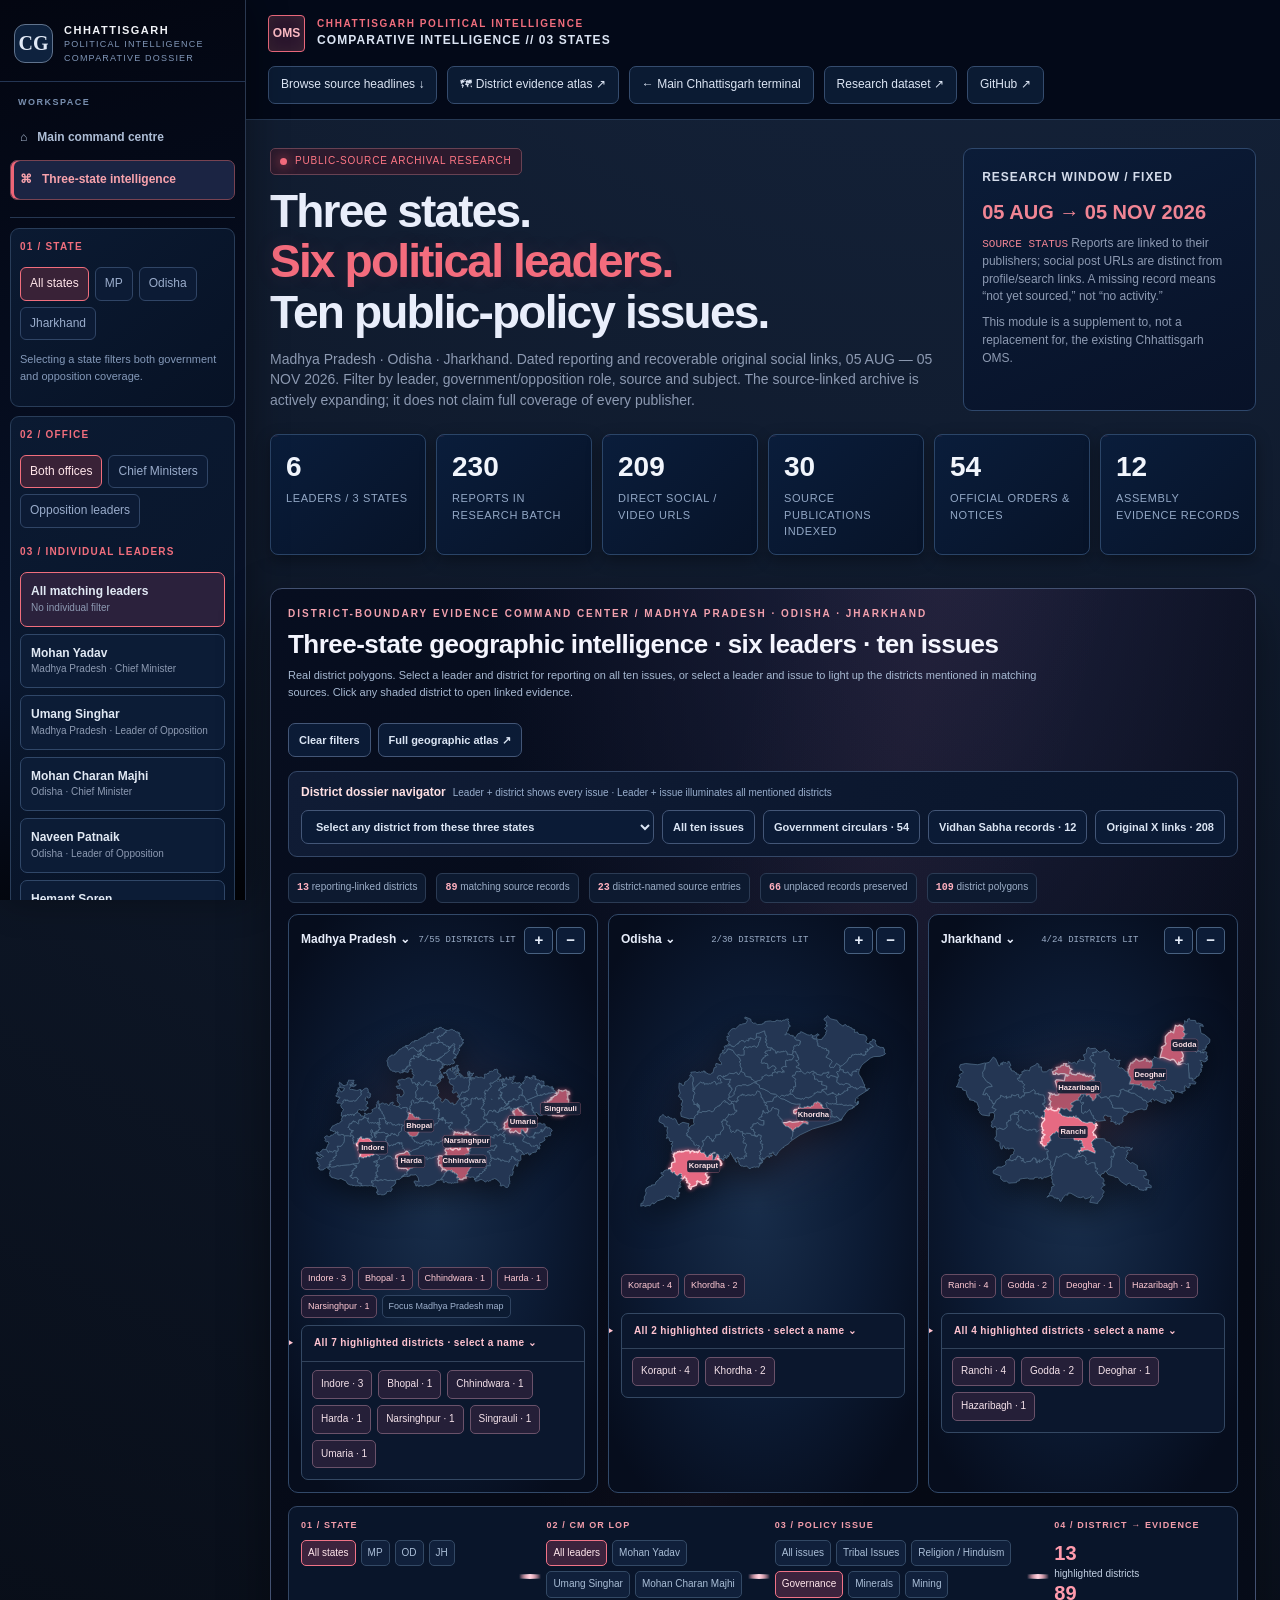
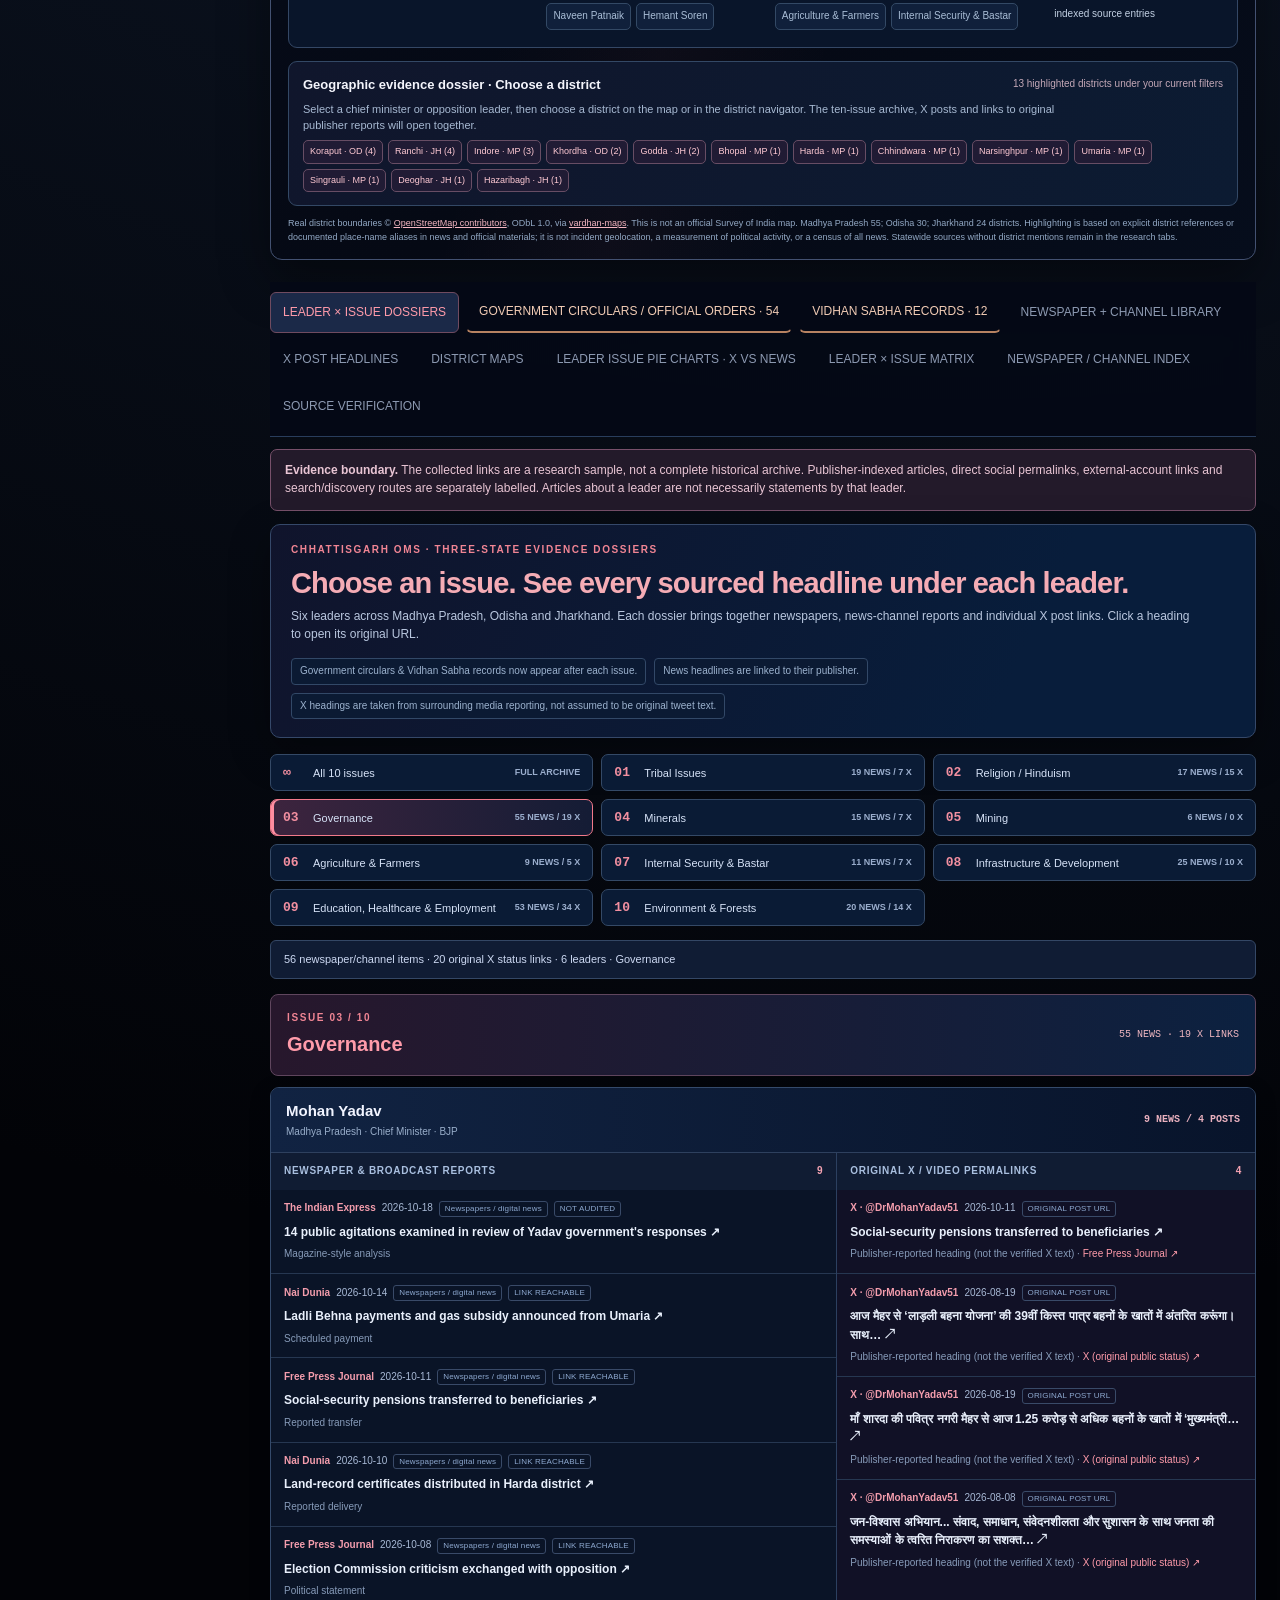
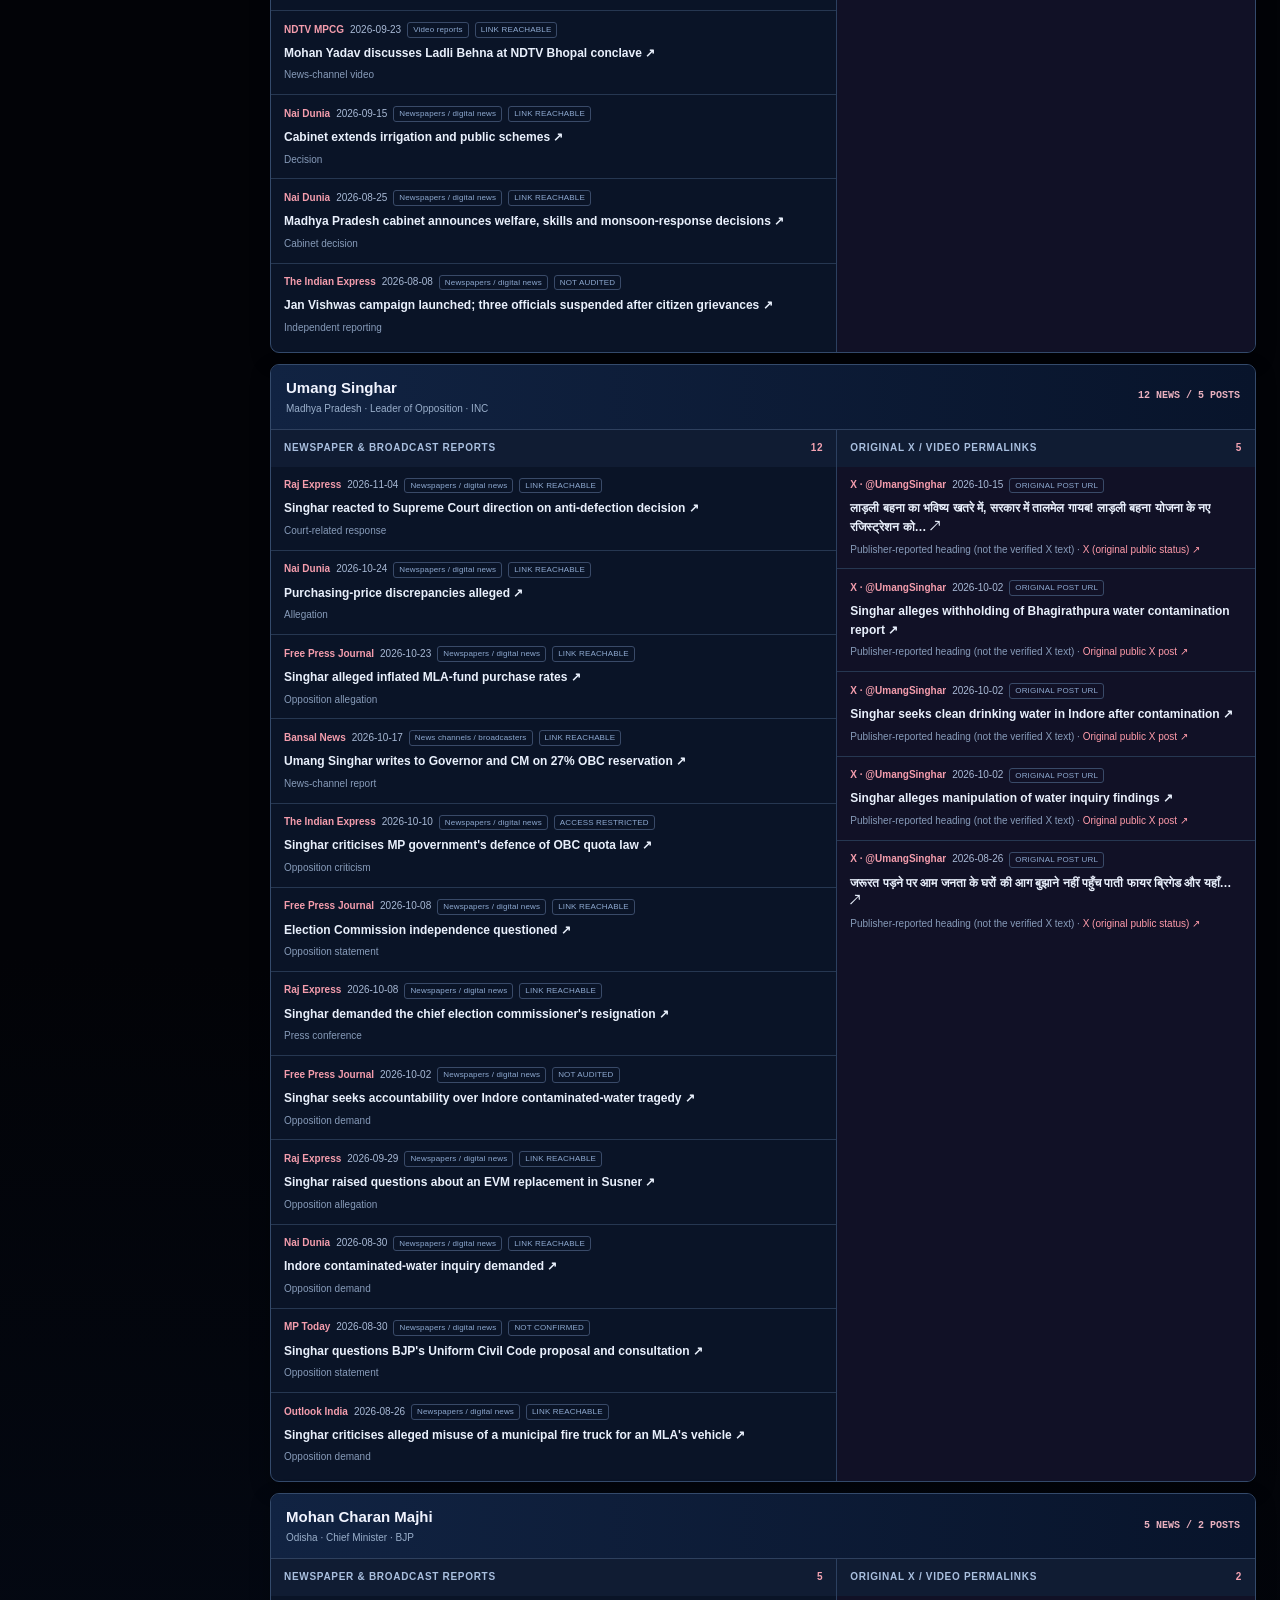
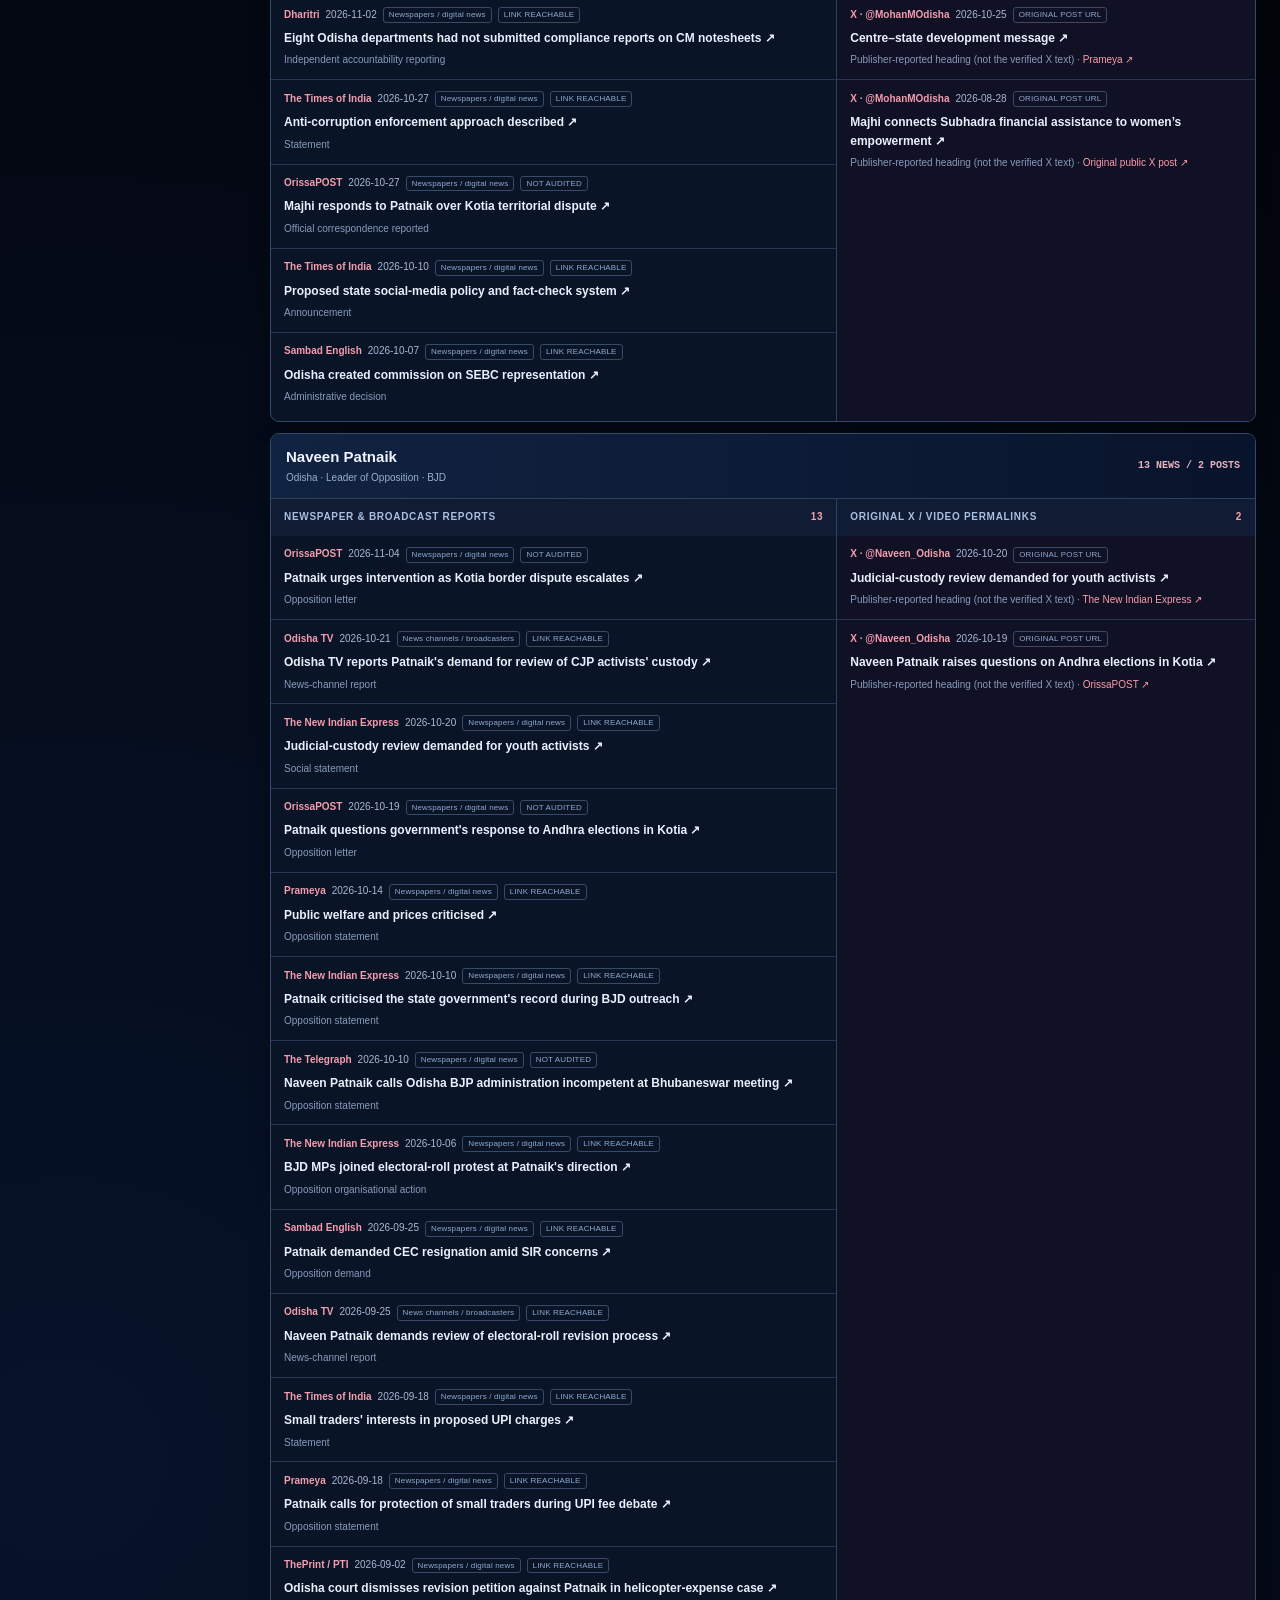
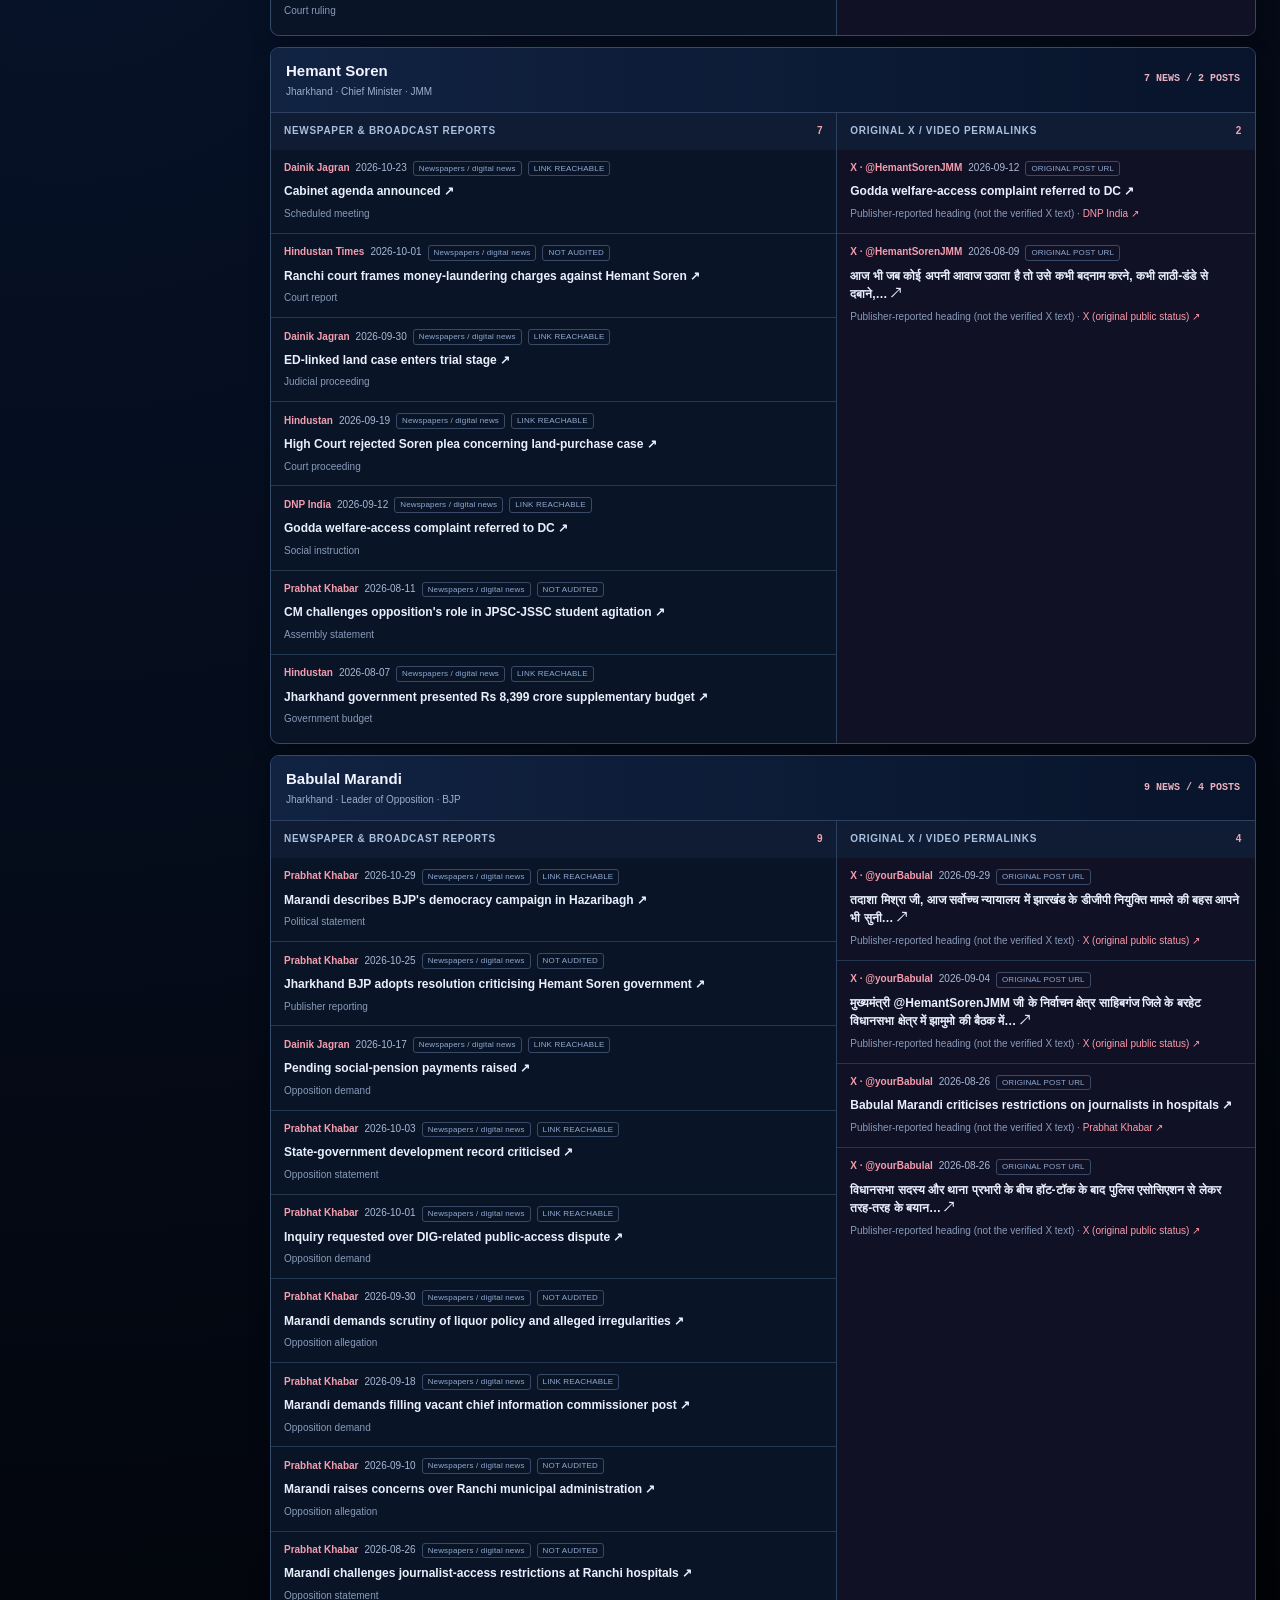
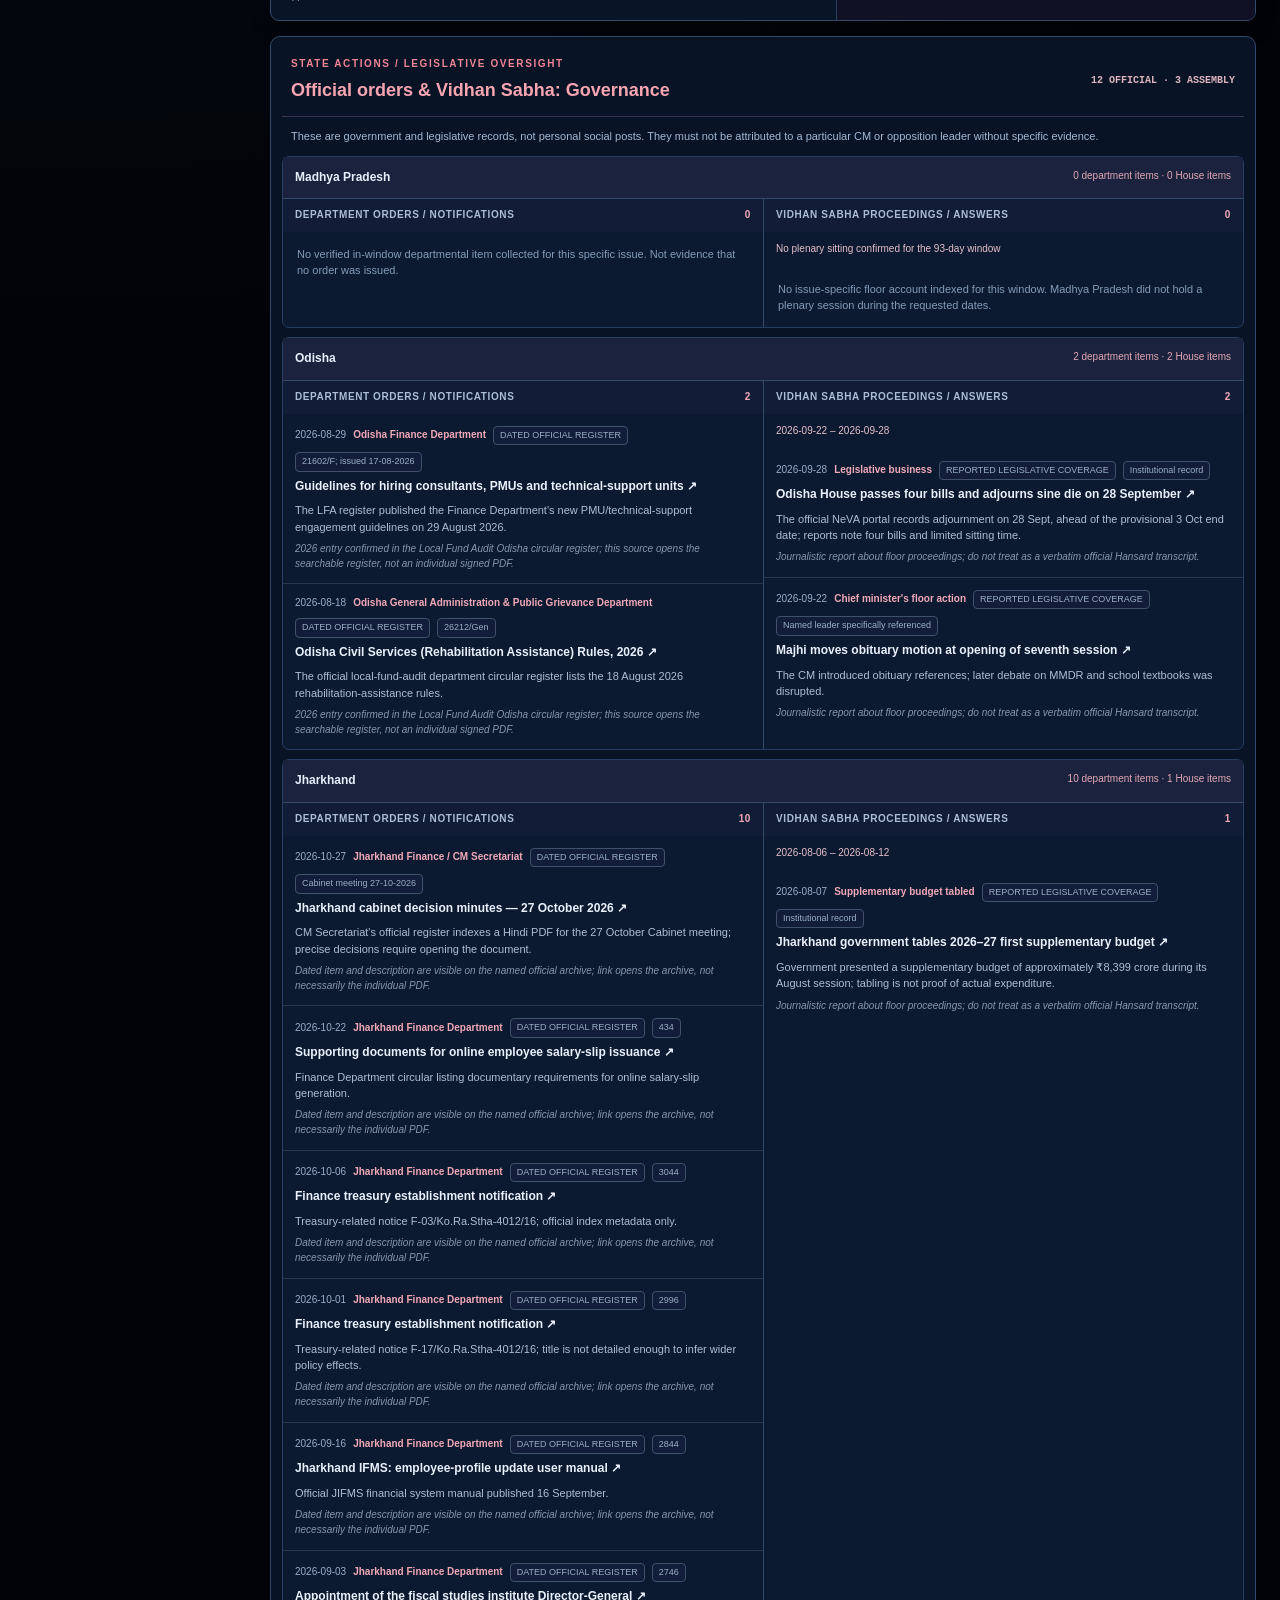
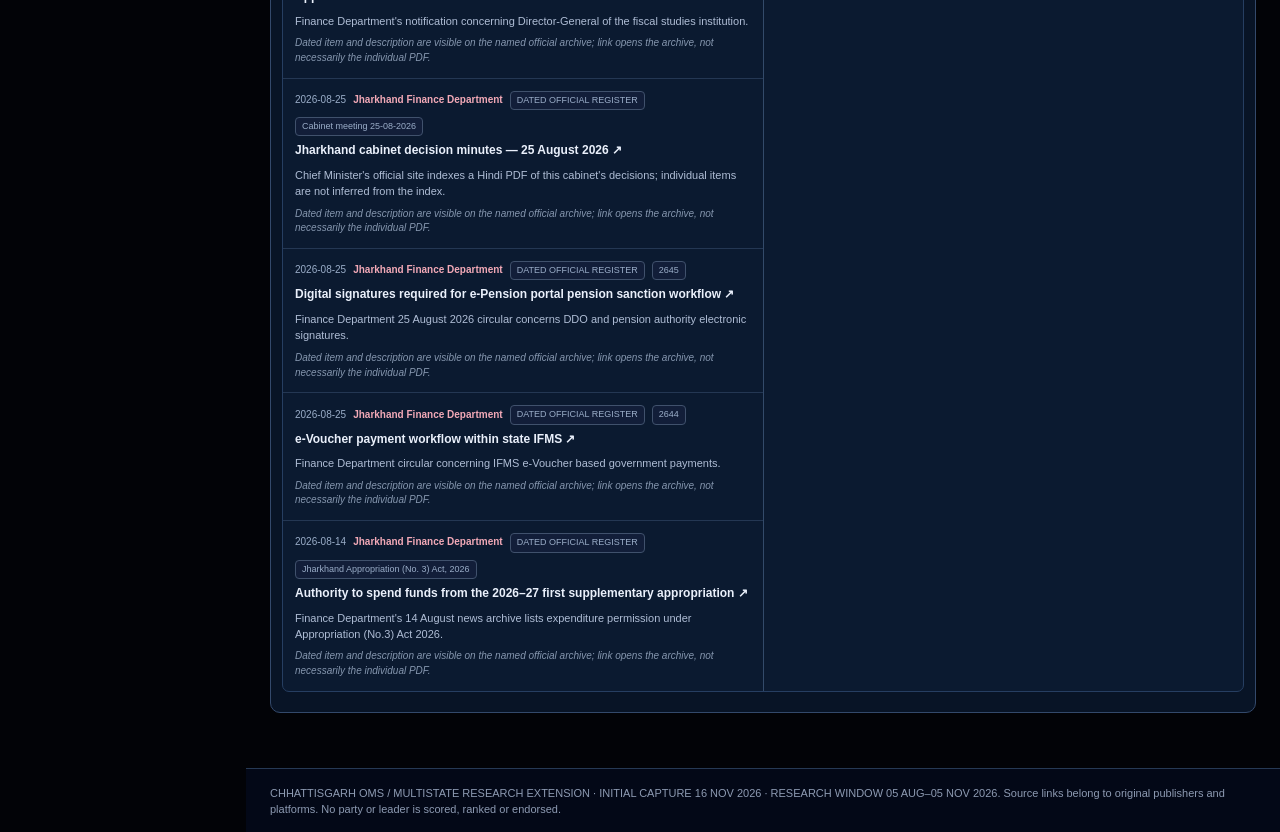
==== comparative.html @ 4f2f78bb "Render all comparative issue-source and X headline links as static HTML" ====
<!doctype html>
<html lang="en">
<head>
<meta charset="utf-8"><meta name="viewport" content="width=device-width,initial-scale=1">
<meta name="theme-color" content="#080e13">
<title>Three-State Comparative Intelligence | Chhattisgarh OMS</title>
<link rel="stylesheet" href="./comparative-command-map.css">
<link rel="stylesheet" href="./comparative-issue-analytics.css">
<style>
:root{--bg:#080e13;--panel:#101b20;--panel2:#142328;--ink:#eaf4ef;--muted:#97aaa6;--line:#29413c;--gold:#e9bf70;--mint:#72cfb5;--amber:#f3bc66;--red:#f19d91}
*{box-sizing:border-box}html{scroll-behavior:smooth}body{margin:0;background:radial-gradient(circle at 80% 0%,#152e2d 0,transparent 28%),radial-gradient(circle at 3% 28%,#0b2423 0,transparent 28%),var(--bg);color:var(--ink);font:14px/1.55 -apple-system,BlinkMacSystemFont,"Segoe UI",Roboto,Arial,sans-serif}button,input,select{font:inherit}a{color:var(--mint);text-decoration:none}a:hover{text-decoration:underline}button{cursor:pointer}
.shell{max-width:1520px;margin:auto;padding:20px 24px 70px}
.topbar{display:flex;align-items:center;justify-content:space-between;flex-wrap:wrap;gap:14px;padding:8px 0 21px;border-bottom:1px solid var(--line)}
.brand{display:flex;gap:12px;align-items:center}.mark{width:37px;height:37px;border:1px solid var(--gold);display:grid;place-items:center;color:var(--gold);font-size:12px;font-weight:800;border-radius:4px;box-shadow:inset 0 0 13px #e9bf7014}.brand b{display:block;letter-spacing:.09em;font-size:12px}.brand small,.eyebrow{display:block;color:var(--gold);font-size:10px;letter-spacing:.16em;text-transform:uppercase;font-weight:800}.toplinks{display:flex;gap:10px;flex-wrap:wrap}.toplinks a{padding:9px 12px;border:1px solid var(--line);border-radius:7px;font-size:12px;color:var(--ink)}.toplinks a:hover{border-color:var(--mint)}
.hero{display:grid;grid-template-columns:minmax(0,1.6fr) minmax(300px,.8fr);gap:24px;padding:30px 0 23px}.hero h1{font-size:clamp(30px,4vw,52px);line-height:1.1;font-weight:750;letter-spacing:-.04em;margin:11px 0}.hero h1 span{color:var(--gold)}.hero p{max-width:730px;color:var(--muted);font-size:14px;margin:0}.live{display:inline-flex;gap:8px;align-items:center;border:1px solid #34594e;color:var(--mint);padding:5px 9px;border-radius:5px;font-size:10px;letter-spacing:.08em;text-transform:uppercase}.live:before{content:"";width:7px;height:7px;background:var(--mint);border-radius:50%;box-shadow:0 0 10px var(--mint)}.hero-right{border:1px solid var(--line);border-radius:9px;padding:18px;background:#111d20cc}.hero-right b{font-size:12px;letter-spacing:.08em}.hero-right p{margin-top:8px;font-size:12px}.hero-right strong{display:block;color:var(--gold);font-size:20px;margin:11px 0 2px;font-weight:700}.metrics{display:grid;grid-template-columns:repeat(4,minmax(0,1fr));gap:10px;margin-bottom:24px}.metric{background:linear-gradient(150deg,#152421,#11191e);border:1px solid var(--line);padding:15px;border-radius:8px}.metric strong{font-size:28px;display:block;color:var(--ink);font-weight:660;line-height:1.2;font-variant-numeric:tabular-nums}.metric span{display:block;font-size:11px;color:var(--muted);margin-top:7px;text-transform:uppercase;letter-spacing:.055em}
.layout{display:grid;grid-template-columns:300px minmax(0,1fr);gap:18px;align-items:start}.sidebar,.stage{min-width:0}.group{background:#101b20dd;border:1px solid var(--line);border-radius:9px;padding:16px;margin-bottom:13px}.group h2{font-size:11px;color:var(--gold);letter-spacing:.14em;text-transform:uppercase;margin:0 0 12px}.pillrow{display:flex;flex-wrap:wrap;gap:6px}.pill{padding:7px 9px;border-radius:6px;color:var(--muted);border:1px solid #2b423e;background:#122122;font-size:12px}.pill.active{background:#1c3b34;color:#e1fff6;border-color:#60ab94}.leader{display:block;width:100%;text-align:left;margin:7px 0 0;padding:10px;border:1px solid var(--line);background:#111e22;border-radius:7px;color:var(--ink)}.leader b{display:block;font-size:12px}.leader small{display:block;color:var(--muted);font-size:10px}.leader.active{border-color:var(--mint);background:#1a3430}.issue{display:flex;gap:9px;justify-content:space-between;align-items:center;width:100%;background:transparent;border:none;border-radius:5px;padding:6px 7px;color:var(--muted);text-align:left;font-size:11px}.issue:hover,.issue.active{background:#1b3530;color:#e9fff7}.issue i{min-width:21px;font-style:normal;text-align:right;color:var(--mint);font-variant-numeric:tabular-nums}.issue .dot{height:5px;width:5px;border-radius:50%;background:var(--gold);flex-shrink:0}.issue label{flex:1;cursor:pointer}.search{width:100%;outline:none;background:#0a1518;border:1px solid var(--line);border-radius:7px;color:var(--ink);padding:12px}.search:focus{border-color:var(--mint)}.select{width:100%;border:1px solid var(--line);color:var(--ink);background:#132225;padding:10px;border-radius:6px}
.tabs{display:flex;gap:7px;flex-wrap:wrap;position:sticky;top:0;z-index:4;background:#080e13e8;backdrop-filter:blur(12px);padding:10px 0;border-bottom:1px solid var(--line)}.tab{background:transparent;border:1px solid transparent;color:var(--muted);padding:10px 12px;border-radius:6px;font-size:12px}.tab.active{border-color:var(--line);color:var(--gold);background:#152323}.segment{display:flex;align-items:center;justify-content:space-between;gap:10px;margin:17px 0}.segment h2{font-size:17px;margin:0;font-weight:650}.segment small{color:var(--muted)}.panel{background:linear-gradient(160deg,#111d21,#0f191e);border:1px solid var(--line);border-radius:9px;padding:16px;margin-bottom:12px}.entry{position:relative}.entry:before{content:"";position:absolute;left:0;top:16px;bottom:16px;width:2px;background:#385b4d}.meta{display:flex;flex-wrap:wrap;gap:7px;align-items:center;color:var(--muted);font-size:11px}.tag{border:1px solid var(--line);background:#142522;border-radius:4px;padding:2px 7px;color:#c6dcd3}.tag.gold{border-color:#745b32;color:var(--gold);background:#2b2318}.entry h3{font-size:16px;font-weight:660;margin:9px 0 6px;letter-spacing:-.01em}.entry p{font-size:13px;color:#b2c5c0;margin:0 0 13px}.entry a{display:inline-flex;align-items:center;gap:5px;font-size:12px;font-weight:650}.two{display:grid;grid-template-columns:1fr 1fr;gap:12px}.chartlist{display:grid;gap:8px}.chartrow{display:grid;grid-template-columns:195px minmax(60px,1fr) 30px;gap:12px;align-items:center;font-size:11px;color:var(--muted)}.bar{background:#223631;height:6px;border-radius:30px;overflow:hidden}.bar span{height:100%;display:block;background:linear-gradient(90deg,var(--mint),var(--gold));border-radius:30px;transition:width .3s}.directory{display:grid;grid-template-columns:repeat(auto-fill,minmax(230px,1fr));gap:10px}.directory .panel{margin:0}.directory h3{margin:0 0 8px;font-size:14px}.directory p{font-size:11px;color:var(--muted)}.directory a{font-size:12px}.warning{border:1px solid #705a34;background:#241e15;color:#e4cc9e;padding:12px 14px;border-radius:7px;font-size:12px;margin:12px 0}.empty{border:1px dashed var(--line);padding:26px;text-align:center;color:var(--muted);border-radius:9px}.empty strong{color:var(--ink);display:block;margin-bottom:5px}.socialbox{padding:14px;background:#152422;border:1px solid var(--line);border-radius:8px;margin-bottom:11px}.socialbox strong{display:block;font-size:12px}.socialbox .links{display:flex;flex-wrap:wrap;gap:7px;margin-top:9px}.socialbox a{color:var(--gold);border:1px solid #5b5137;border-radius:5px;padding:5px 7px;font-size:11px}.hint{font-size:11px;color:var(--muted)}.feed{display:flex;flex-wrap:wrap;gap:8px}.feed a{font-size:11px;border:1px solid var(--line);padding:7px 9px;border-radius:5px}.more{display:block;margin:16px auto;color:var(--ink);background:#1f3c36;border:1px solid #407467;border-radius:7px;padding:11px 25px}.more[hidden]{display:none}.section[hidden]{display:none}.footer{border-top:1px solid var(--line);margin-top:28px;padding-top:20px;color:var(--muted);font-size:11px}.subtle{color:var(--muted)}.kb{font-family:ui-monospace,monospace;font-size:11px;color:var(--mint)}@media(max-width:960px){.hero{grid-template-columns:1fr}.layout{grid-template-columns:1fr}.sidebar{display:grid;grid-template-columns:repeat(2,minmax(0,1fr));gap:10px}.sidebar .group{margin:0}.sidebar .group:last-child{grid-column:1/-1}}@media(max-width:640px){.shell{padding:14px 12px 55px}.metrics{grid-template-columns:repeat(2,1fr)}.sidebar{display:block}.sidebar .group{margin-bottom:10px}.two{grid-template-columns:1fr}.chartrow{grid-template-columns:145px 1fr 22px;gap:7px}.tabs{top:0}.tab{font-size:11px;padding:8px}.hero{padding:23px 0 15px}.brand small{font-size:9px}}

/* Visual parity with original Chhattisgarh OMS V12: black/navy, silver, coral, fixed intelligence rail. */
:root{--bg:#020307;--panel:#091a35;--panel2:#0b2241;--ink:#d4dceb;--muted:#8d9ab2;--line:#283b5b;--gold:#f16e7d;--mint:#f16e7d;--amber:#e693a0;--red:#eb5662}
body{background:radial-gradient(circle at 75% -5%,#172741 0,transparent 31%),radial-gradient(circle at 5% 60%,#07132a 0,transparent 33%),#020307;color:#d4dceb;font:13px/1.48 Inter,-apple-system,BlinkMacSystemFont,"Segoe UI",sans-serif}
.shell{max-width:none;margin:0;padding:0;display:grid;grid-template-columns:246px minmax(0,1fr);grid-template-rows:auto auto auto 1fr auto;grid-template-areas:"sidebar header" "sidebar hero" "sidebar metrics" "sidebar main" "sidebar footer";min-height:100vh;gap:0;align-items:start}
.topbar{grid-area:header;background:#030918;padding:15px 22px;border-bottom:1px solid #263954}
.hero{grid-area:hero;margin:0;padding:28px 24px 23px;grid-template-columns:minmax(0,1.6fr) minmax(260px,.7fr)}
.hero h1{font-size:clamp(29px,3.6vw,48px);color:#e9eefb;letter-spacing:-.04em}
.hero h1 span{color:#f46c7d;text-shadow:0 0 22px #eb56621e}
.hero-right{background:linear-gradient(155deg,#0b1c38,#081228);border:1px solid #2e476b}
.live{color:#ff7785;border-color:#684253;background:#2b1a2d}
.live:before{background:#f46b7d;box-shadow:0 0 12px #eb5662;animation:omsDot 2.5s infinite}
@keyframes omsDot{50%{opacity:.4;box-shadow:0 0 4px #eb5662}}
.metrics{grid-area:metrics;padding:0 24px 16px;margin:0}
.metric{background:linear-gradient(135deg,#0a1d3b,#071328);border:1px solid #2b4568;box-shadow:0 5px 16px #0005;position:relative;overflow:hidden}
.metric:after{content:"";position:absolute;top:0;left:-50%;width:55%;height:2px;background:linear-gradient(90deg,transparent,#f16e7d,transparent);animation:omsSweep 8s linear infinite}
@keyframes omsSweep{to{left:135%}}
.metric strong{color:#f1f5fc}.metric span{color:#93a8c6}
.layout{display:contents}
.sidebar{grid-area:sidebar;position:sticky;top:0;height:100vh;max-height:100vh;overflow:auto;background:linear-gradient(165deg,#030611,#071127 70%,#020307);border-right:1px solid #2a3850;padding:0 10px 28px;scrollbar-width:thin;box-shadow:5px 0 35px #0005}
.cg-brand{margin:0 -10px 13px;padding:22px 14px 16px;border-bottom:1px solid #243553;display:flex;gap:11px;align-items:center}
.cg-brand .cg-mark{width:39px;height:39px;flex:0 0 39px;display:grid;place-items:center;border:1px solid #60738d;background:#0e223e;color:#e1e9f6;border-radius:11px;font:700 20px Georgia,serif}
.cg-brand b{display:block;font-size:11px;letter-spacing:1.5px;color:#f1f3f8}
.cg-brand small{display:block;font-size:9px;letter-spacing:1.2px;color:#8197b8;line-height:1.5}
.cg-navcap{margin:14px 8px 8px;color:#798faf;font-size:9px;letter-spacing:1.5px;text-transform:uppercase;font-weight:700}
.cg-navitem{display:block;margin:3px 0;padding:10px 9px;border:1px solid transparent;border-radius:7px;color:#aebed6;font-size:12px;font-weight:600}
.cg-navitem:hover{background:#102a4d;border-color:#2e476a;color:#fff;text-decoration:none}
.cg-navitem.active{background:#1b2443;border-color:#784352;color:#f9a3ad;box-shadow:inset 3px 0 #ed6577}
.cg-railrule{height:1px;background:#263752;margin:17px 0 10px}
.sidebar .group{padding:11px 9px;margin:0 0 9px;background:linear-gradient(140deg,#0b1a32,#071225);border:1px solid #293d59;box-shadow:none}
.sidebar .group h2{color:#f16e7d;letter-spacing:1.2px;font-size:10px}
.sidebar .group .hint{color:#8499b9}
.stage{grid-area:main;padding:0 24px 30px;min-width:0}
.footer{grid-area:footer;padding:16px 24px;margin:0;border-top:1px solid #263954;background:#030817}
.brand .mark{border-color:#e9687b;background:#2b172e;color:#fcbbc4}
.brand b,.toplinks a{color:#dce5f4}
.toplinks a{background:#0b1b33;border-color:#354c6e}
.toplinks a:hover{border-color:#ed6c7d;color:#fff}
.tabs{background:#050916ec;border-bottom:1px solid #293d5c}
.tab.active{background:#1b2948;color:#ff9baa;border-color:#704b60}
.tab:hover{color:#fff}
.pill{color:#9aaccb;border-color:#304566;background:#0c1b35}
.pill.active{background:#392237;border-color:#f16e7d;color:#ffe5ea}
.leader{background:#0c1c36;border-color:#304768;color:#e1e9f4}
.leader.active{background:#2b213c;border-color:#f16e7d}
.issue{color:#a6b9d5}
.issue:hover,.issue.active{background:#332238;color:#ffd3db}
.issue .dot{background:#ed6a7e}
.issue i{color:#f49aa7}
.search,.select{background:#060f21;color:#e5edfa;border-color:#344a6a}
.search:focus{border-color:#f16e7d}
.panel{background:linear-gradient(135deg,#091a35,#070f23);border:1px solid #283b5b;border-radius:9px;box-shadow:0 5px 20px #0003}
.panel h3,.segment h2{color:#edf3ff}
.entry:before{background:linear-gradient(180deg,#ff6c80,#7d5069)}
.entry h3{color:#f4f5fd}
.entry p{color:#aebfda}
.meta{color:#99acca}
.tag{background:#0c2342;border-color:#2f496d;color:#bdd0ea}
.tag.gold{border-color:#734452;background:#2a1b2c;color:#ff9aa6}
.panel a,.entry a{color:#ff95a4}
.socialbox{background:#0a1932;border-color:#2d4264}
.socialbox a{color:#ffc0c8;border-color:#704c61;background:#1b1c34}
.bar{background:#223653}
.bar span{background:linear-gradient(90deg,#a1536b,#f17486)}
.more{background:#2d243f;border:1px solid #965a6e;color:#fff}
.more:hover{background:#4a2b4b}
.warning{background:#231a2a;border:1px solid #77506a;color:#e9c5d4}
.directory .panel{background:linear-gradient(145deg,#0c1d38,#071329)}
.eyebrow,.hero-right strong,.group h2,.kb{color:#f18594}
@media(max-width:1020px){.shell{grid-template-columns:208px minmax(0,1fr)}.hero{grid-template-columns:1fr}.metrics{grid-template-columns:repeat(2,minmax(0,1fr))}.stage{padding:0 13px 25px}.hero{padding:22px 13px}.metrics{padding:0 13px 13px}}
@media(max-width:760px){.shell{display:flex;flex-direction:column}.sidebar{position:relative;top:auto;grid-area:unset;height:auto;max-height:unset;width:100%;order:-1;display:flex;gap:10px;align-items:flex-start;overflow-x:auto;overflow-y:hidden;padding:9px 10px;border-right:none;border-bottom:1px solid #314466}.sidebar .cg-brand{flex:0 0 155px;border:0;margin:0;padding:8px 0}.sidebar .cg-navcap,.sidebar .cg-navitem,.sidebar .cg-railrule{display:none}.sidebar .group{flex:0 0 235px;margin:0}.topbar,.hero,.metrics,.stage,.footer{width:100%;grid-area:unset}.topbar{padding:10px 12px}.topbar .brand{display:none}.hero{padding:20px 12px}.metrics{padding:0 12px 15px}.stage{padding:0 12px 20px}.footer{padding:12px}.tabs{position:sticky;top:0}.cg-brand b{font-size:10px}}
@media(prefers-reduced-motion:reduce){.live:before,.metric:after{animation:none}}

.social-issue-index{border:1px solid #304969;background:linear-gradient(120deg,#0a1b35,#10162d);border-radius:9px;padding:13px 14px;margin:8px 0 17px}
.social-issue-index .pillrow{margin-top:10px}
.social-chip{border:1px solid #465171;background:#121b36;color:#d7e1f5;border-radius:5px;padding:7px 9px;font-size:11px}
.social-chip:hover{border-color:#f16e7d;background:#2a213d}
.social-chip span{margin-left:6px;color:#ff95a4;font-variant-numeric:tabular-nums}
.social-section-head{margin:22px 0 12px;display:flex;align-items:end;justify-content:space-between;gap:8px;border-bottom:1px solid #3a2c49;padding:0 0 9px}
.social-section-head h3{font-size:17px;color:#f2a1ae;margin:3px 0 0}
.social-section-head small{font-size:10px;color:#9aaccb}
.social-entry{border-left:2px solid #f16e7d}
.social-source-label{letter-spacing:1.5px;font-size:9px;color:#f19eac;margin:10px 0 0;font-weight:750}
.social-entry .feed{padding-top:4px;margin-top:8px}
.social-entry .feed a{border:1px solid #604456;padding:6px 9px;background:#221b32;border-radius:5px}


/* SOURCE ARCHIVE: actual clickable headlines grouped ISSUE -> LEADER -> SOURCE */
.archive-head{display:flex;align-items:center;justify-content:space-between;gap:12px;background:linear-gradient(100deg,#11152a,#07192c);border:1px solid #324a69;border-radius:8px;padding:15px 17px;margin:16px 0}
.archive-head strong{display:block;color:#f2a1aa;letter-spacing:1.2px;font-size:12px}
.archive-head span{display:block;color:#9baeca;font-size:11px;margin-top:5px}
.archive-head>div:last-child{color:#f0a2b3;font:750 12px ui-monospace,monospace;white-space:nowrap}
.topic-frame{border:1px solid #344966;border-radius:10px;background:#070e20;margin:15px 0 20px;overflow:hidden}
.topic-header{display:flex;gap:15px;align-items:center;background:linear-gradient(105deg,#17142b,#0c1f3c);border-bottom:1px solid #3a4364;padding:19px 17px}
.topic-header .topic-number{font:750 26px ui-monospace,monospace;color:#f16e7d}
.topic-header h3{font-size:18px;color:#ff97a6;margin:0}
.topic-header small{color:#9ab0ce}
.leader-group{padding:0;border-bottom:1px solid #243957}
.leader-group:last-child{border-bottom:0}
.leader-group>summary{cursor:pointer;display:flex;align-items:center;gap:15px;padding:12px 15px;list-style:none;background:#0b1930}
.leader-group>summary::-webkit-details-marker{display:none}
.leader-group>summary:before{content:"▸";color:#f16e7d;font-size:16px}
.leader-group[open]>summary:before{content:"▾"}
.leader-group>summary:hover{background:#1a2340}
.leader-group>summary span:nth-child(2){font-size:11px;color:#9caec8;flex:1}
.leader-group>summary b{font-size:11px;color:#e7b8c2;white-space:nowrap}
.leader-name{font-weight:750;color:#e9effa;font-size:13px;min-width:130px}
.source-subhead{color:#e6a8b4;font-size:10px;letter-spacing:1.1px;font-weight:700;padding:11px 18px 6px;background:#080f21}
.source-subhead b{color:#eaf0fc;padding-left:7px}
.source-row{border-top:1px solid #253a58;background:linear-gradient(125deg,#081327,#090e20);padding:12px 17px}
.source-row:hover{background:#101e3a}
.source-top{display:flex;flex-wrap:wrap;gap:10px;align-items:center;color:#a0acc9;font-size:10px}
.publisher-name{color:#ffadb8;font-weight:750}
.source-type{border:1px solid #49546e;background:#111f38;color:#acbdd8;padding:2px 6px;border-radius:4px}
.source-headline{font-size:13px!important;display:block!important;font-weight:650!important;margin:7px 0;color:#f0f4fb!important;line-height:1.55;text-decoration:none}
.source-headline:hover{color:#ff9caa!important;text-decoration:underline!important}
.source-details{font-size:11px;color:#a5b8d1;margin:5px 0 9px}
.source-bottom{display:flex;flex-wrap:wrap;gap:12px;color:#8399b6;font-size:10px}
.source-bottom a{color:#f2a3b0;font-weight:650}
.no-sources{padding:13px 18px;color:#899ebf;font-size:11px;border-top:1px solid #253a58}
.no-sources a{color:#ffadb8}
@media(max-width:620px){.leader-group>summary{flex-wrap:wrap;gap:7px}.leader-group>summary span:nth-child(2){flex-basis:75%}.leader-name{min-width:0}.topic-header h3{font-size:16px}.source-row{padding:12px}.archive-head{flex-direction:column;align-items:flex-start}}


/* Original Chhattisgarh OMS visual system: integrated six-leader issue dossiers. */
.dossier-intro{padding:18px 20px;background:linear-gradient(115deg,#10142c,#081d3b 75%);border:1px solid #354869;border-radius:10px;margin:13px 0 16px;box-shadow:0 14px 42px #0005}
.dossier-intro h2{color:#f5acb5;font-size:clamp(19px,2.6vw,29px);letter-spacing:-.03em;line-height:1.2;margin:8px 0}
.dossier-intro p{max-width:900px;color:#b9c7df;font-size:12px;margin:0}
.dossier-legend{display:flex;flex-wrap:wrap;gap:8px;margin-top:14px}
.dossier-legend span{font-size:10px;color:#9cb2ce;background:#0b1a33;border:1px solid #324867;padding:5px 8px;border-radius:4px}
.topic-picker{display:grid;grid-template-columns:repeat(3,minmax(0,1fr));gap:8px;margin:0 0 14px}
.topic-choice{display:flex;gap:8px;align-items:center;min-width:0;text-align:left;color:#d6e2f7;background:#0a1b35;border:1px solid #344966;border-radius:7px;padding:10px 12px}
.topic-choice:hover{border-color:#eb6b7c;background:#1b2649}
.topic-choice.active{background:linear-gradient(90deg,#3d243e,#141c35);border-color:#f2798a;box-shadow:inset 3px 0 #ff8da0}
.topic-choice-num{font:700 13px ui-monospace,monospace;color:#f28fa0;min-width:22px}
.topic-choice>span:nth-child(2){font-size:11px;flex:1;line-height:1.3}
.topic-choice b{font-size:9px;white-space:nowrap;color:#9baecd;font-weight:550}
.dossier-counts{margin:0 0 12px;font-size:11px;color:#ccd8f2;border:1px solid #344765;background:#101c34;padding:10px 13px;border-radius:6px}
.dossier-topic-header{display:flex;justify-content:space-between;align-items:center;gap:12px;margin:15px 0 11px;padding:16px;background:linear-gradient(90deg,#27172c,#0c2140);border:1px solid #60465e;border-radius:8px}
.dossier-topic-header h3{color:#ff9baa;font-size:20px;margin:4px 0 0}
.dossier-count{font-size:10px;color:#eeb5bf;font-family:ui-monospace,monospace;white-space:nowrap}
.dossier-leader{border:1px solid #344a6b;border-radius:9px;background:#0a1427;margin:0 0 11px;overflow:hidden;box-shadow:0 7px 20px #0004}
.dossier-person{display:flex;justify-content:space-between;align-items:center;gap:12px;padding:12px 15px;border-bottom:1px solid #2e405e;background:linear-gradient(90deg,#112342,#08142b)}
.dossier-person strong{display:block;color:#f1f4ff;font-size:15px;font-weight:750}
.dossier-person span{display:block;color:#99aeca;font-size:10px;margin-top:3px}
.dossier-person>b{color:#eab1bf;font-size:10px;font-family:ui-monospace,monospace;white-space:nowrap}
.dossier-columns{display:grid;grid-template-columns:1.35fr 1fr;gap:0}
.dossier-panel{min-width:0;padding:0 0 5px}
.dossier-panel+.dossier-panel{border-left:1px solid #2c4060;background:#111126}
.dossier-panel-head{display:flex;justify-content:space-between;background:#101c33;padding:11px 13px;font-size:10px;color:#a9bfdf;font-weight:750;letter-spacing:.07em}
.dossier-panel-head b{color:#f4a3b2}
.dossier-link{padding:11px 13px;border-bottom:1px solid #263751;transition:background .15s}
.dossier-link:last-child{border-bottom:0}
.dossier-link:hover{background:#19203b}
.dossier-byline{display:flex;flex-wrap:wrap;align-items:center;gap:6px;margin-bottom:6px;font-size:10px;color:#899dbb}
.dossier-byline b{color:#f49dad}
.dossier-byline time{color:#a8b9d5}
.dossier-byline span{border:1px solid #394a68;border-radius:3px;padding:1px 5px;color:#8ea9d0;font-size:8px;letter-spacing:.02em}
.dossier-headline{display:block!important;color:#e9f0fc!important;font-size:12px!important;line-height:1.55;font-weight:650;text-decoration:none}
.dossier-headline:hover{text-decoration:underline!important;color:#ff9baa!important}
.dossier-subtitle{color:#879bb9;font-size:10px;margin-top:6px}
.dossier-corroboration,.dossier-empty a{color:#ff9baa!important}
.dossier-empty{color:#849bb7;font-size:11px;padding:14px;margin:0}
@media(max-width:1120px){.topic-picker{grid-template-columns:repeat(2,minmax(0,1fr))}.dossier-columns{grid-template-columns:1fr}.dossier-panel+.dossier-panel{border-left:0;border-top:1px solid #304660}}
@media(max-width:600px){.topic-picker{grid-template-columns:1fr}.dossier-topic-header{align-items:flex-start;flex-direction:column}.dossier-person{flex-direction:column;align-items:flex-start}.dossier-columns{grid-template-columns:1fr}}


/* Evidence-stage extensions: official government orders and assembly floor records. */
.metrics{grid-template-columns:repeat(6,minmax(0,1fr))}
.institution-intro{margin:14px 0;border:1px solid #354e6e;border-radius:8px;background:linear-gradient(115deg,#121b36,#0a1427);padding:16px 19px}
.institution-intro h2{color:#f6b1b7;margin:7px 0;font-size:22px}
.institution-intro p{font-size:12px;color:#b4c5df;max-width:1050px}
.institution-dossier-block{margin:15px 0 25px;border:1px solid #33496b;background:#081426;border-radius:10px;padding:11px}
.institution-block-heading{display:flex;justify-content:space-between;align-items:center;gap:15px;border-bottom:1px solid #3b3555;padding:9px 9px 13px}
.institution-block-heading h3{color:#f7a4b1;font-size:18px;margin:5px 0 0}
.institution-block-heading>span{color:#dfb4bf;font:650 10px ui-monospace,monospace}
.institution-disclaimer{color:#a4b8d2;font-size:11px;padding:0 9px}
.institution-state{border:1px solid #263e61;border-radius:7px;margin:9px 0;background:#0b1a30}
.institution-state>summary{cursor:pointer;padding:12px;display:flex;gap:8px;justify-content:space-between;color:#e7effc}
.institution-state>summary strong{font-size:12px}
.institution-state>summary span{color:#e5a7b4;font-size:10px}
.institution-state[open]>summary{border-bottom:1px solid #344a69;background:#1a223e}
.institution-two{display:grid;grid-template-columns:1fr 1fr;gap:0}
.institution-part{min-width:0}
.institution-part+.institution-part{border-left:1px solid #334a69}
.institution-part-heading{display:flex;justify-content:space-between;background:#111d37;color:#abbdd7;font-size:10px;letter-spacing:.06em;padding:9px 12px;font-weight:700}
.institution-part-heading b{color:#f3a8b7}
.institution-item{padding:12px;border-bottom:1px solid #243753}
.institution-item:last-child{border-bottom:0}
.institution-meta{display:flex;gap:7px;flex-wrap:wrap;align-items:center;font-size:10px;color:#9aadc8;margin-bottom:6px}
.institution-meta b{color:#f2a9b7}
.institution-meta span{border:1px solid #40516c;background:#121e39;border-radius:4px;padding:2px 6px;font-size:9px}
.institution-headline{display:block;color:#eaf0fb!important;font-size:12px;font-weight:660}
.institution-headline:hover{color:#f5a4b1!important;text-decoration:underline!important}
.institution-item p{margin:7px 0;color:#afbdd5;font-size:11px}
.institution-provenance{color:#8697af;font-size:10px;font-style:italic;margin-top:7px}
.institution-status{font-size:10px;color:#e8bfcb;margin:10px 12px}
.institution-topic{border:1px solid #334666;border-radius:9px;margin:14px 0;background:#091629;overflow:hidden}
.institution-topic h3{color:#f3a7b5;padding:15px 15px 0;margin:0;font-size:17px}
.institution-topic>small{display:block;color:#9eafc7;padding:0 15px 12px}
.institution-state-title{padding:8px 14px;background:#17243d;color:#aec6e2;font-size:10px;font-weight:750;letter-spacing:.08em;border-top:1px solid #304867}
.session-grid{display:grid;grid-template-columns:repeat(3,minmax(0,1fr));gap:9px;margin:12px 0}
.session-grid .panel{margin:0}
.session-grid h3{margin:8px 0;font-size:15px;color:#e6eefa}
@media(max-width:1200px){.metrics{grid-template-columns:repeat(3,minmax(0,1fr))}.institution-two{grid-template-columns:1fr}.institution-part+.institution-part{border-left:0;border-top:1px solid #344969}}
@media(max-width:750px){.metrics{grid-template-columns:repeat(2,minmax(0,1fr))}.session-grid{grid-template-columns:1fr}}

</style>
</head>
<body><div class="shell">
<header class="topbar"><div class="brand"><div class="mark">OMS</div><div><small>Chhattisgarh Political Intelligence</small><b>COMPARATIVE INTELLIGENCE // 03 STATES</b></div></div><nav class="toplinks"><a href="#reports">Browse source headlines ↓</a><a href="./district-atlas.html">🗺 District evidence atlas ↗</a><a href="./index.html">← Main Chhattisgarh terminal</a><a href="./comparative_states_2026.json" target="_blank" rel="noopener">Research dataset ↗</a><a href="https://github.com/Praddyspinoza/Chhattisgarh-oms-" target="_blank" rel="noopener">GitHub ↗</a></nav></header>
<section class="hero"><div><span class="live">Public-source archival research</span><h1>Three states.<br><span>Six political leaders.</span><br>Ten public-policy issues.</h1><p>Madhya Pradesh · Odisha · Jharkhand. Dated reporting and recoverable original social links, 05 AUG — 05 NOV 2026. Filter by leader, government/opposition role, source and subject. The source-linked archive is actively expanding; it does not claim full coverage of every publisher.</p></div><div class="hero-right"><b>RESEARCH WINDOW / FIXED</b><strong>05 AUG → 05 NOV 2026</strong><p><span class="kb">SOURCE STATUS</span> Reports are linked to their publishers; social post URLs are distinct from profile/search links. A missing record means “not yet sourced,” not “no activity.”</p><p class="hint">This module is a supplement to, not a replacement for, the existing Chhattisgarh OMS.</p></div></section>
<div class="metrics"><div class="metric"><strong id="nLeaders">6</strong><span>Leaders / 3 states</span></div><div class="metric"><strong id="nReports">230</strong><span>Reports in research batch</span></div><div class="metric"><strong id="nPosts">209</strong><span>Direct social / video URLs</span></div><div class="metric"><strong id="nSources">31</strong><span>Source publications indexed</span></div><div class="metric"><strong id="nGov">54</strong><span>Official orders &amp; notices</span></div><div class="metric"><strong id="nAssembly">12</strong><span>Assembly evidence records</span></div></div>
<div class="layout">
<aside class="sidebar"><div class="cg-brand"><div class="cg-mark">CG</div><div><b>CHHATTISGARH</b><small>POLITICAL INTELLIGENCE<br>COMPARATIVE DOSSIER</small></div></div><p class="cg-navcap">WORKSPACE</p><a class="cg-navitem" href="./index.html">⌂ &nbsp; Main command centre</a><span class="cg-navitem active">⌘ &nbsp; Three-state intelligence</span><div class="cg-railrule"></div>
<section class="group"><h2>01 / State</h2><div class="pillrow" id="states"></div><p class="hint">Selecting a state filters both government and opposition coverage.</p></section>
<section class="group"><h2>02 / Office</h2><div class="pillrow" id="roles"></div><h2 style="margin-top:17px">03 / Individual leaders</h2><div id="leaders"></div></section>
<section class="group"><h2>04 / Ten issue matrix</h2><button class="issue active" data-issue="all"><span class="dot"></span><label>All ten issues</label><i id="allCount"></i></button><div id="issues"></div><p class="hint">Numbers are captured source entries, not political ratings. One item may involve multiple issues but is assigned one primary issue.</p></section>
<section class="group"><h2>05 / Research search</h2><input id="q" class="search" type="search" placeholder="Search title, leader, subject…" aria-label="Search indexed reporting"><h2 style="margin-top:17px">06 / Publication</h2><select id="publisher" class="select" aria-label="Filter publisher"><option value="all">All publishers</option></select></section>
</aside>
<main class="stage">
<div id="omsCommandMap" role="region" aria-label="Three-state interactive comparative district evidence command center"><div class="panel" style="padding:18px;margin:15px 0">Loading the three-state comparative district intelligence map…</div></div>
<div class="tabs" role="tablist" aria-label="Comparative views"><button class="tab active" data-tab="dossiers">LEADER × ISSUE DOSSIERS</button><button class="tab" data-tab="official">GOVERNMENT CIRCULARS / OFFICIAL ORDERS · 54</button><button class="tab" data-tab="assembly">VIDHAN SABHA RECORDS · 12</button><button class="tab" data-tab="reports">NEWSPAPER + CHANNEL LIBRARY</button><button class="tab" data-tab="social">X POST HEADLINES</button><button class="tab" data-tab="districtmap">DISTRICT MAPS</button><button class="tab" data-tab="analytics">LEADER ISSUE PIE CHARTS · X VS NEWS</button><button class="tab" data-tab="overview">LEADER × ISSUE MATRIX</button><button class="tab" data-tab="sources">NEWSPAPER / CHANNEL INDEX</button><button class="tab" data-tab="method">SOURCE VERIFICATION</button></div>
<div class="warning"><b>Evidence boundary.</b> The collected links are a research sample, not a complete historical archive. Publisher-indexed articles, direct social permalinks, external-account links and search/discovery routes are separately labelled. Articles about a leader are not necessarily statements by that leader.</div>
<section class="section" id="dossiers"><div class="dossier-intro"><div class="eyebrow">CHHATTISGARH OMS · THREE-STATE EVIDENCE DOSSIERS</div><h2>Choose an issue. See every sourced headline under each leader.</h2><p>Six leaders across Madhya Pradesh, Odisha and Jharkhand. Each dossier brings together newspapers, news-channel reports and individual X post links. Click a heading to open its original URL.</p><div class="dossier-legend"><span>Government circulars &amp; Vidhan Sabha records now appear after each issue.</span><span>News headlines are linked to their publisher.</span><span>X headings are taken from surrounding media reporting, not assumed to be original tweet text.</span></div></div><div id="topicPicker" class="topic-picker"><button type="button" class="topic-choice" data-dossier-topic="all"><span class="topic-choice-num">∞</span><span>All 10 issues</span><b>FULL ARCHIVE</b></button><button type="button" class="topic-choice " data-dossier-topic="Tribal Issues"><span class="topic-choice-num">01</span><span>Tribal Issues</span><b>15 news / 1 X</b></button><button type="button" class="topic-choice " data-dossier-topic="Religion / Hinduism"><span class="topic-choice-num">02</span><span>Religion / Hinduism</span><b>12 news / 6 X</b></button><button type="button" class="topic-choice active" data-dossier-topic="Governance"><span class="topic-choice-num">03</span><span>Governance</span><b>42 news / 4 X</b></button><button type="button" class="topic-choice " data-dossier-topic="Minerals"><span class="topic-choice-num">04</span><span>Minerals</span><b>13 news / 0 X</b></button><button type="button" class="topic-choice " data-dossier-topic="Mining"><span class="topic-choice-num">05</span><span>Mining</span><b>4 news / 0 X</b></button><button type="button" class="topic-choice " data-dossier-topic="Agriculture &amp; Farmers"><span class="topic-choice-num">06</span><span>Agriculture &amp; Farmers</span><b>7 news / 3 X</b></button><button type="button" class="topic-choice " data-dossier-topic="Internal Security &amp; Bastar"><span class="topic-choice-num">07</span><span>Internal Security &amp; Bastar</span><b>9 news / 4 X</b></button><button type="button" class="topic-choice " data-dossier-topic="Infrastructure &amp; Development"><span class="topic-choice-num">08</span><span>Infrastructure &amp; Development</span><b>16 news / 3 X</b></button><button type="button" class="topic-choice " data-dossier-topic="Education, Healthcare &amp; Employment"><span class="topic-choice-num">09</span><span>Education, Healthcare &amp; Employment</span><b>45 news / 14 X</b></button><button type="button" class="topic-choice " data-dossier-topic="Environment &amp; Forests"><span class="topic-choice-num">10</span><span>Environment &amp; Forests</span><b>15 news / 3 X</b></button></div><div class="dossier-counts" id="dossierStats">15 news · 1 X posts · 6 leaders</div><div id="dossierList"><!-- STATIC_DOSSIERS_START --><div class="dossier-topic-header"><div><span class="eyebrow">SELECTED ISSUE · 03 / 10</span><h3>Governance</h3></div><span class="dossier-count">55 news · 19 X posts</span></div><article class="dossier-leader"><header class="dossier-person"><div><strong>Mohan Yadav</strong><span>Madhya Pradesh · Chief Minister · BJP</span></div><b>9 news / 4 posts</b></header><div class="dossier-columns"><section class="dossier-panel"><div class="dossier-panel-head">NEWSPAPER & BROADCAST REPORTS <b>9</b></div><div class="dossier-link"><div class="dossier-byline"><b>The Indian Express</b><time>2026-10-18</time><span>NEWSPAPER / NEWS</span><span>NOT AUDITED</span></div><a class="dossier-headline" href="https://indianexpress.com/article/political-pulse/madhya-pradesh-protests-mohan-yadav-shivraj-singh-chouhan-tribal-demolition-10926263/" target="_blank" rel="noopener noreferrer">14 public agitations examined in review of Yadav government&#39;s responses ↗</a><div class="dossier-subtitle">Magazine-style analysis</div></div><div class="dossier-link"><div class="dossier-byline"><b>Nai Dunia</b><time>2026-10-14</time><span>NEWSPAPER / NEWS</span><span>LINK REACHABLE</span></div><a class="dossier-headline" href="https://www.naidunia.com/madhya-pradesh/bhopal-cm-mohan-yadav-to-distribute-the-41st-installment-to-ladli-behnas-in-umaria-today-8469806" target="_blank" rel="noopener noreferrer">Ladli Behna payments and gas subsidy announced from Umaria ↗</a><div class="dossier-subtitle">Scheduled payment</div></div><div class="dossier-link"><div class="dossier-byline"><b>Free Press Journal</b><time>2026-10-11</time><span>NEWSPAPER / NEWS</span><span>LINK REACHABLE</span></div><a class="dossier-headline" href="https://www.freepressjournal.in/bhopal/mp-cm-mohan-yadav-transfers-213-crore-to-over-35-lakh-social-security-pension-beneficiaries-video" target="_blank" rel="noopener noreferrer">Social-security pensions transferred to beneficiaries ↗</a><div class="dossier-subtitle">Reported transfer</div></div><div class="dossier-link"><div class="dossier-byline"><b>Nai Dunia</b><time>2026-10-10</time><span>NEWSPAPER / NEWS</span><span>LINK REACHABLE</span></div><a class="dossier-headline" href="https://www.naidunia.com/madhya-pradesh/bhopal-villagers-in-harda-receive-land-ownership-rights-cm-mohan-yadav-hands-over-registry-certificates-8469060" target="_blank" rel="noopener noreferrer">Land-record certificates distributed in Harda district ↗</a><div class="dossier-subtitle">Reported delivery</div></div><div class="dossier-link"><div class="dossier-byline"><b>Free Press Journal</b><time>2026-10-08</time><span>NEWSPAPER / NEWS</span><span>LINK REACHABLE</span></div><a class="dossier-headline" href="https://www.freepressjournal.in/bhopal/congress-should-introspect-instead-of-blaming-ec-for-its-defeat-says-cm-mohan-yadav" target="_blank" rel="noopener noreferrer">Election Commission criticism exchanged with opposition ↗</a><div class="dossier-subtitle">Political statement</div></div><div class="dossier-link"><div class="dossier-byline"><b>NDTV MPCG</b><time>2026-09-23</time><span>BROADCAST VIDEO</span><span>LINK REACHABLE</span></div><a class="dossier-headline" href="https://mpcg.ndtv.in/videos/cm-mohan-yadav-says-congress-s-hojma-shakti-is-weakening-due-to-ladli-behna-yojana-at-ndtv-mpcg-conc-1163032" target="_blank" rel="noopener noreferrer">Mohan Yadav discusses Ladli Behna at NDTV Bhopal conclave ↗</a><div class="dossier-subtitle">News-channel video</div></div><div class="dossier-link"><div class="dossier-byline"><b>Nai Dunia</b><time>2026-09-15</time><span>NEWSPAPER / NEWS</span><span>LINK REACHABLE</span></div><a class="dossier-headline" href="https://www.naidunia.com/madhya-pradesh/bhopal-mp-cabinet-decisions-2026-mohan-yadav-irrigation-projects-2031-tribal-teachers-salary-8463653" target="_blank" rel="noopener noreferrer">Cabinet extends irrigation and public schemes ↗</a><div class="dossier-subtitle">Decision</div></div><div class="dossier-link"><div class="dossier-byline"><b>Nai Dunia</b><time>2026-08-25</time><span>NEWSPAPER / NEWS</span><span>LINK REACHABLE</span></div><a class="dossier-headline" href="https://www.naidunia.com/madhya-pradesh/bhopal-mp-cabinet-meeting-gift-for-ladli-behna-beneficiaries-for-raksha-bandhan-emphasis-on-youth-skill-development-strategy-formulated-for-investment-8459404" target="_blank" rel="noopener noreferrer">Madhya Pradesh cabinet announces welfare, skills and monsoon-response decisions ↗</a><div class="dossier-subtitle">Cabinet decision</div></div><div class="dossier-link"><div class="dossier-byline"><b>The Indian Express</b><time>2026-08-08</time><span>NEWSPAPER / NEWS</span><span>NOT AUDITED</span></div><a class="dossier-headline" href="https://indianexpress.com/article/india/3-officials-suspended-after-citizen-complaints-reach-madhya-pradesh-cm-mohan-yadavs-ear-10823135/" target="_blank" rel="noopener noreferrer">Jan Vishwas campaign launched; three officials suspended after citizen grievances ↗</a><div class="dossier-subtitle">Independent reporting</div></div></section><section class="dossier-panel"><div class="dossier-panel-head">ORIGINAL X / VIDEO LINKS <b>4</b></div><div class="dossier-link"><div class="dossier-byline"><b>X · @DrMohanYadav51</b><time>2026-10-11</time><span>ORIGINAL POST URL</span></div><a class="dossier-headline" href="https://x.com/DrMohanYadav51/status/2109205338583072840" target="_blank" rel="noopener noreferrer">Social-security pensions transferred to beneficiaries ↗</a><div class="dossier-subtitle">Headline based on reporting · <a class="" href="https://www.freepressjournal.in/bhopal/mp-cm-mohan-yadav-transfers-213-crore-to-over-35-lakh-social-security-pension-beneficiaries-video" target="_blank" rel="noopener noreferrer">Corroborating report ↗</a></div></div><div class="dossier-link"><div class="dossier-byline"><b>X · @DrMohanYadav51</b><time>2026-08-19</time><span>ORIGINAL POST URL</span></div><a class="dossier-headline" href="https://x.com/DrMohanYadav51/status/2089905834101018722" target="_blank" rel="noopener noreferrer">आज मैहर से ‘लाड़ली बहना योजना’ की 39वीं किस्त पात्र बहनों के खातों में अंतरित करूंगा। साथ… ↗</a><div class="dossier-subtitle">Headline based on retrieved X status · <a class="" href="https://x.com/DrMohanYadav51/status/2089905834101018722" target="_blank" rel="noopener noreferrer">Original X status ↗</a></div></div><div class="dossier-link"><div class="dossier-byline"><b>X · @DrMohanYadav51</b><time>2026-08-19</time><span>ORIGINAL POST URL</span></div><a class="dossier-headline" href="https://x.com/DrMohanYadav51/status/2090018493215433143" target="_blank" rel="noopener noreferrer">माँ शारदा की पवित्र नगरी मैहर से आज 1.25 करोड़ से अधिक बहनों के खातों में ‘मुख्यमंत्री… ↗</a><div class="dossier-subtitle">Headline based on retrieved X status · <a class="" href="https://x.com/DrMohanYadav51/status/2090018493215433143" target="_blank" rel="noopener noreferrer">Original X status ↗</a></div></div><div class="dossier-link"><div class="dossier-byline"><b>X · @DrMohanYadav51</b><time>2026-08-08</time><span>ORIGINAL POST URL</span></div><a class="dossier-headline" href="https://x.com/DrMohanYadav51/status/2085935482219749724" target="_blank" rel="noopener noreferrer">जन-विश्वास अभियान... संवाद, समाधान, संवेदनशीलता और सुशासन के साथ जनता की समस्याओं के त्वरित निराकरण का सशक्त… ↗</a><div class="dossier-subtitle">Headline based on retrieved X status · <a class="" href="https://x.com/DrMohanYadav51/status/2085935482219749724" target="_blank" rel="noopener noreferrer">Original X status ↗</a></div></div></section></div></article><article class="dossier-leader"><header class="dossier-person"><div><strong>Umang Singhar</strong><span>Madhya Pradesh · Leader of Opposition · INC</span></div><b>12 news / 5 posts</b></header><div class="dossier-columns"><section class="dossier-panel"><div class="dossier-panel-head">NEWSPAPER & BROADCAST REPORTS <b>12</b></div><div class="dossier-link"><div class="dossier-byline"><b>Raj Express</b><time>2026-11-04</time><span>NEWSPAPER / NEWS</span><span>LINK REACHABLE</span></div><a class="dossier-headline" href="https://rajexpress.com/madhya-pradesh-news/bina-mla-nirmala-sapre-supreme-court-order-umang-singhar-anti-defection-law-vivek-tankha-20261104083818" target="_blank" rel="noopener noreferrer">Singhar reacted to Supreme Court direction on anti-defection decision ↗</a><div class="dossier-subtitle">Court-related response</div></div><div class="dossier-link"><div class="dossier-byline"><b>Nai Dunia</b><time>2026-10-24</time><span>NEWSPAPER / NEWS</span><span>LINK REACHABLE</span></div><a class="dossier-headline" href="https://www.naidunia.com/madhya-pradesh/bhopal-umang-singhar-targets-irregularities-in-procurement-within-urban-local-bodies-in-mp-8471956" target="_blank" rel="noopener noreferrer">Purchasing-price discrepancies alleged ↗</a><div class="dossier-subtitle">Allegation</div></div><div class="dossier-link"><div class="dossier-byline"><b>Free Press Journal</b><time>2026-10-23</time><span>NEWSPAPER / NEWS</span><span>LINK REACHABLE</span></div><a class="dossier-headline" href="https://www.freepressjournal.in/bhopal/bhopal-lop-umang-singhar-alleges-mla-fund-corruption-claims-60000-water-tanker-costs-25-lakh-under-government-rates" target="_blank" rel="noopener noreferrer">Singhar alleged inflated MLA-fund purchase rates ↗</a><div class="dossier-subtitle">Opposition allegation</div></div><div class="dossier-link"><div class="dossier-byline"><b>Bansal News</b><time>2026-10-17</time><span>NEWS CHANNEL</span><span>LINK REACHABLE</span></div><a class="dossier-headline" href="https://bansalnews.com/madhya-pradesh/bhopal/mp-obc-27-percent-reservation-umang-singhar-letter-cm-governor-zss-12684887" target="_blank" rel="noopener noreferrer">Umang Singhar writes to Governor and CM on 27% OBC reservation ↗</a><div class="dossier-subtitle">News-channel report</div></div><div class="dossier-link"><div class="dossier-byline"><b>The Indian Express</b><time>2026-10-10</time><span>NEWSPAPER / NEWS</span><span>ACCESS RESTRICTED</span></div><a class="dossier-headline" href="https://indianexpress.com/article/india/india-news-live-updates-10-october-2026-delhi-mumbai-lucknow-weather-cjp-protest-rahul-gandhi-vijay-opposition-10915008/" target="_blank" rel="noopener noreferrer">Singhar criticises MP government&#39;s defence of OBC quota law ↗</a><div class="dossier-subtitle">Opposition criticism</div></div><div class="dossier-link"><div class="dossier-byline"><b>Free Press Journal</b><time>2026-10-08</time><span>NEWSPAPER / NEWS</span><span>LINK REACHABLE</span></div><a class="dossier-headline" href="https://www.freepressjournal.in/bhopal/congress-should-introspect-instead-of-blaming-ec-for-its-defeat-says-cm-mohan-yadav" target="_blank" rel="noopener noreferrer">Election Commission independence questioned ↗</a><div class="dossier-subtitle">Opposition statement</div></div><div class="dossier-link"><div class="dossier-byline"><b>Raj Express</b><time>2026-10-08</time><span>NEWSPAPER / NEWS</span><span>LINK REACHABLE</span></div><a class="dossier-headline" href="https://rajexpress.com/madhya-pradesh-news/bhopal-umang-singhar-press-conference-bjp-goverment-election-commission" target="_blank" rel="noopener noreferrer">Singhar demanded the chief election commissioner&#39;s resignation ↗</a><div class="dossier-subtitle">Press conference</div></div><div class="dossier-link"><div class="dossier-byline"><b>Free Press Journal</b><time>2026-10-02</time><span>NEWSPAPER / NEWS</span><span>NOT AUDITED</span></div><a class="dossier-headline" href="https://www.freepressjournal.in/amp/indore/indores-bhagirathpura-water-tragedy-umang-singhar-seeks-10-lakh-compensation-action-over-civic-lapses" target="_blank" rel="noopener noreferrer">Singhar seeks accountability over Indore contaminated-water tragedy ↗</a><div class="dossier-subtitle">Opposition demand</div></div><div class="dossier-link"><div class="dossier-byline"><b>Raj Express</b><time>2026-09-29</time><span>NEWSPAPER / NEWS</span><span>LINK REACHABLE</span></div><a class="dossier-headline" href="https://rajexpress.com/madhya-pradesh-news/rahul-gandhi-balaghat-visit-october-1-umang-singhar-child-deaths-mp-news-hindi" target="_blank" rel="noopener noreferrer">Singhar raised questions about an EVM replacement in Susner ↗</a><div class="dossier-subtitle">Opposition allegation</div></div><div class="dossier-link"><div class="dossier-byline"><b>Nai Dunia</b><time>2026-08-30</time><span>NEWSPAPER / NEWS</span><span>LINK REACHABLE</span></div><a class="dossier-headline" href="https://org496stg.naidunia.com/madhya-pradesh/indore-the-investigation-report-on-bhagirathpura-should-be-made-public-8460478" target="_blank" rel="noopener noreferrer">Indore contaminated-water inquiry demanded ↗</a><div class="dossier-subtitle">Opposition demand</div></div><div class="dossier-link"><div class="dossier-byline"><b>MP Today</b><time>2026-08-30</time><span>NEWSPAPER / NEWS</span><span>LINK NOT CONFIRMED</span></div><a class="dossier-headline" href="https://mptoday.in/congress-government-ucc-remove-umang-singhar-big-announcement-bjp-intentions-questioned-4556-920707" target="_blank" rel="noopener noreferrer">Singhar questions BJP&#39;s Uniform Civil Code proposal and consultation ↗</a><div class="dossier-subtitle">Opposition statement</div></div><div class="dossier-link"><div class="dossier-byline"><b>Outlook India</b><time>2026-08-26</time><span>NEWSPAPER / NEWS</span><span>LINK REACHABLE</span></div><a class="dossier-headline" href="https://www.outlookindia.com/amp/story/national/fire-tender-used-to-wash-bjp-mlas-car-in-mp-singrauli-viral-video-sparks-row" target="_blank" rel="noopener noreferrer">Singhar criticises alleged misuse of a municipal fire truck for an MLA&#39;s vehicle ↗</a><div class="dossier-subtitle">Opposition demand</div></div></section><section class="dossier-panel"><div class="dossier-panel-head">ORIGINAL X / VIDEO LINKS <b>5</b></div><div class="dossier-link"><div class="dossier-byline"><b>X · @UmangSinghar</b><time>2026-10-15</time><span>ORIGINAL POST URL</span></div><a class="dossier-headline" href="https://x.com/UmangSinghar/status/2110609559064895496" target="_blank" rel="noopener noreferrer">लाड़ली बहना का भविष्य खतरे में, सरकार में तालमेल गायब! लाड़ली बहना योजना के नए रजिस्ट्रेशन को… ↗</a><div class="dossier-subtitle">Headline based on retrieved X status · <a class="" href="https://x.com/UmangSinghar/status/2110609559064895496" target="_blank" rel="noopener noreferrer">Original X status ↗</a></div></div><div class="dossier-link"><div class="dossier-byline"><b>X · @UmangSinghar</b><time>2026-10-02</time><span>ORIGINAL POST URL</span></div><a class="dossier-headline" href="https://x.com/UmangSinghar/status/2105953319156105579" target="_blank" rel="noopener noreferrer">Singhar alleges withholding of Bhagirathpura water contamination report ↗</a><div class="dossier-subtitle">Headline based on retrieved X status · <a class="" href="https://x.com/UmangSinghar/status/2105953319156105579" target="_blank" rel="noopener noreferrer">Original X status ↗</a></div></div><div class="dossier-link"><div class="dossier-byline"><b>X · @UmangSinghar</b><time>2026-10-02</time><span>ORIGINAL POST URL</span></div><a class="dossier-headline" href="https://x.com/UmangSinghar/status/2105931967514739000" target="_blank" rel="noopener noreferrer">Singhar seeks clean drinking water in Indore after contamination ↗</a><div class="dossier-subtitle">Headline based on retrieved X status · <a class="" href="https://x.com/UmangSinghar/status/2105931967514739000" target="_blank" rel="noopener noreferrer">Original X status ↗</a></div></div><div class="dossier-link"><div class="dossier-byline"><b>X · @UmangSinghar</b><time>2026-10-02</time><span>ORIGINAL POST URL</span></div><a class="dossier-headline" href="https://x.com/UmangSinghar/status/2105960079061365148" target="_blank" rel="noopener noreferrer">Singhar alleges manipulation of water inquiry findings ↗</a><div class="dossier-subtitle">Headline based on retrieved X status · <a class="" href="https://x.com/UmangSinghar/status/2105960079061365148" target="_blank" rel="noopener noreferrer">Original X status ↗</a></div></div><div class="dossier-link"><div class="dossier-byline"><b>X · @UmangSinghar</b><time>2026-08-26</time><span>ORIGINAL POST URL</span></div><a class="dossier-headline" href="https://x.com/UmangSinghar/status/2092475392703754354" target="_blank" rel="noopener noreferrer">जरूरत पड़ने पर आम जनता के घरों की आग बुझाने नहीं पहुँच पाती फायर ब्रिगेड और यहाँ… ↗</a><div class="dossier-subtitle">Headline based on retrieved X status · <a class="" href="https://x.com/UmangSinghar/status/2092475392703754354" target="_blank" rel="noopener noreferrer">Original X status ↗</a></div></div></section></div></article><article class="dossier-leader"><header class="dossier-person"><div><strong>Mohan Charan Majhi</strong><span>Odisha · Chief Minister · BJP</span></div><b>5 news / 2 posts</b></header><div class="dossier-columns"><section class="dossier-panel"><div class="dossier-panel-head">NEWSPAPER & BROADCAST REPORTS <b>5</b></div><div class="dossier-link"><div class="dossier-byline"><b>Dharitri</b><time>2026-11-02</time><span>NEWSPAPER / NEWS</span><span>LINK REACHABLE</span></div><a class="dossier-headline" href="https://www.dharitri.com/8-departments-disregard-chief-ministers-directive/" target="_blank" rel="noopener noreferrer">Eight Odisha departments had not submitted compliance reports on CM notesheets ↗</a><div class="dossier-subtitle">Independent accountability reporting</div></div><div class="dossier-link"><div class="dossier-byline"><b>The Times of India</b><time>2026-10-27</time><span>NEWSPAPER / NEWS</span><span>LINK REACHABLE</span></div><a class="dossier-headline" href="https://timesofindia.indiatimes.com/city/bhubaneswar/govt-no-longer-runs-from-ivory-tower-cm/articleshow/135235019.cms" target="_blank" rel="noopener noreferrer">Anti-corruption enforcement approach described ↗</a><div class="dossier-subtitle">Statement</div></div><div class="dossier-link"><div class="dossier-byline"><b>OrissaPOST</b><time>2026-10-27</time><span>NEWSPAPER / NEWS</span><span>NOT AUDITED</span></div><a class="dossier-headline" href="https://www.orissapost.com/in-letter-to-patnaik-cm-majhi-says-constructive-suggestions-on-kotia-welcome-not-politicisation/" target="_blank" rel="noopener noreferrer">Majhi responds to Patnaik over Kotia territorial dispute ↗</a><div class="dossier-subtitle">Official correspondence reported</div></div><div class="dossier-link"><div class="dossier-byline"><b>The Times of India</b><time>2026-10-10</time><span>NEWSPAPER / NEWS</span><span>LINK REACHABLE</span></div><a class="dossier-headline" href="https://timesofindia.indiatimes.com/city/bhubaneswar/cm-govt-planning-social-media-policy-fact-check-system/articleshow/134841766.cms" target="_blank" rel="noopener noreferrer">Proposed state social-media policy and fact-check system ↗</a><div class="dossier-subtitle">Announcement</div></div><div class="dossier-link"><div class="dossier-byline"><b>Sambad English</b><time>2026-10-07</time><span>NEWSPAPER / NEWS</span><span>LINK REACHABLE</span></div><a class="dossier-headline" href="https://sambadenglish.com/latest-news/odisha-forms-commission-to-study-political-representation-of-sebcs-in-local-bodies-12635268/amp" target="_blank" rel="noopener noreferrer">Odisha created commission on SEBC representation ↗</a><div class="dossier-subtitle">Administrative decision</div></div></section><section class="dossier-panel"><div class="dossier-panel-head">ORIGINAL X / VIDEO LINKS <b>2</b></div><div class="dossier-link"><div class="dossier-byline"><b>X · @MohanMOdisha</b><time>2026-10-25</time><span>ORIGINAL POST URL</span></div><a class="dossier-headline" href="https://x.com/MohanMOdisha/status/2114217487525134501" target="_blank" rel="noopener noreferrer">Centre–state development message ↗</a><div class="dossier-subtitle">Headline based on reporting · <a class="" href="https://www.prameyanews.com/odisha-cm-welcomes-pm-modi-says-centre-state-coordination-opening-new-avenues-for-development" target="_blank" rel="noopener noreferrer">Corroborating report ↗</a></div></div><div class="dossier-link"><div class="dossier-byline"><b>X · @MohanMOdisha</b><time>2026-08-28</time><span>ORIGINAL POST URL</span></div><a class="dossier-headline" href="https://x.com/MohanMOdisha/status/2093260588654940266" target="_blank" rel="noopener noreferrer">Majhi connects Subhadra financial assistance to women’s empowerment ↗</a><div class="dossier-subtitle">Headline based on retrieved X status · <a class="" href="https://x.com/MohanMOdisha/status/2093260588654940266" target="_blank" rel="noopener noreferrer">Original X status ↗</a></div></div></section></div></article><article class="dossier-leader"><header class="dossier-person"><div><strong>Naveen Patnaik</strong><span>Odisha · Leader of Opposition · BJD</span></div><b>13 news / 2 posts</b></header><div class="dossier-columns"><section class="dossier-panel"><div class="dossier-panel-head">NEWSPAPER & BROADCAST REPORTS <b>13</b></div><div class="dossier-link"><div class="dossier-byline"><b>OrissaPOST</b><time>2026-11-04</time><span>NEWSPAPER / NEWS</span><span>NOT AUDITED</span></div><a class="dossier-headline" href="https://www.orissapost.com/naveen-patnaik-urges-majhi-to-intervene-as-kotia-tension-escalates-over-andhra-polls/" target="_blank" rel="noopener noreferrer">Patnaik urges intervention as Kotia border dispute escalates ↗</a><div class="dossier-subtitle">Opposition letter</div></div><div class="dossier-link"><div class="dossier-byline"><b>Odisha TV</b><time>2026-10-21</time><span>NEWS CHANNEL</span><span>LINK REACHABLE</span></div><a class="dossier-headline" href="https://odishatv.in/odisha/bjd-chief-naveen-patnaik-calls-for-release-of-cjp-leaders-opposes-extension-of-judicial-custody-12693941" target="_blank" rel="noopener noreferrer">Odisha TV reports Patnaik&#39;s demand for review of CJP activists&#39; custody ↗</a><div class="dossier-subtitle">News-channel report</div></div><div class="dossier-link"><div class="dossier-byline"><b>The New Indian Express</b><time>2026-10-20</time><span>NEWSPAPER / NEWS</span><span>LINK REACHABLE</span></div><a class="dossier-headline" href="https://www.newindianexpress.com/states/odisha/2026/Oct/21/bjp-accuses-naveen-patnaik-of-backing-regime-change-campaign-over-support-for-cjp-leaders" target="_blank" rel="noopener noreferrer">Judicial-custody review demanded for youth activists ↗</a><div class="dossier-subtitle">Social statement</div></div><div class="dossier-link"><div class="dossier-byline"><b>OrissaPOST</b><time>2026-10-19</time><span>NEWSPAPER / NEWS</span><span>NOT AUDITED</span></div><a class="dossier-headline" href="https://www.orissapost.com/naveen-patnaik-writes-to-cm-majhi-over-andhra-polls-in-kotia/" target="_blank" rel="noopener noreferrer">Patnaik questions government&#39;s response to Andhra elections in Kotia ↗</a><div class="dossier-subtitle">Opposition letter</div></div><div class="dossier-link"><div class="dossier-byline"><b>Prameya</b><time>2026-10-14</time><span>NEWSPAPER / NEWS</span><span>LINK REACHABLE</span></div><a class="dossier-headline" href="https://www.prameyanews.com/everyone-is-suffering-naveen-patnaik-launches-sharp-attack-on-double-engine-govt-in-odisha" target="_blank" rel="noopener noreferrer">Public welfare and prices criticised ↗</a><div class="dossier-subtitle">Opposition statement</div></div><div class="dossier-link"><div class="dossier-byline"><b>The New Indian Express</b><time>2026-10-10</time><span>NEWSPAPER / NEWS</span><span>LINK REACHABLE</span></div><a class="dossier-headline" href="https://www.newindianexpress.com/states/odisha/2026/Oct/10/double-engine-govt-tarnished-states-image-bjd-chief-naveen-patnaik" target="_blank" rel="noopener noreferrer">Patnaik criticised the state government&#39;s record during BJD outreach ↗</a><div class="dossier-subtitle">Opposition statement</div></div><div class="dossier-link"><div class="dossier-byline"><b>The Telegraph</b><time>2026-10-10</time><span>NEWSPAPER / NEWS</span><span>NOT AUDITED</span></div><a class="dossier-headline" href="https://www.telegraphindia.com/india/biju-janata-dal-president-naveen-patnaik-calls-odisha-bjp-government-incompetent-prnt/cid/2183994" target="_blank" rel="noopener noreferrer">Naveen Patnaik calls Odisha BJP administration incompetent at Bhubaneswar meeting ↗</a><div class="dossier-subtitle">Opposition statement</div></div><div class="dossier-link"><div class="dossier-byline"><b>The New Indian Express</b><time>2026-10-06</time><span>NEWSPAPER / NEWS</span><span>LINK REACHABLE</span></div><a class="dossier-headline" href="https://www.newindianexpress.com/states/odisha/2026/Oct/06/bjd-joins-opposition-march-in-new-delhi-demanding-cecs-resignation" target="_blank" rel="noopener noreferrer">BJD MPs joined electoral-roll protest at Patnaik&#39;s direction ↗</a><div class="dossier-subtitle">Opposition organisational action</div></div><div class="dossier-link"><div class="dossier-byline"><b>Sambad English</b><time>2026-09-25</time><span>NEWSPAPER / NEWS</span><span>LINK REACHABLE</span></div><a class="dossier-headline" href="https://sambadenglish.com/latest-news/naveen-patnaik-demands-cec-gyanesh-kumars-resignation-calls-for-review-of-sir-process-12573841" target="_blank" rel="noopener noreferrer">Patnaik demanded CEC resignation amid SIR concerns ↗</a><div class="dossier-subtitle">Opposition demand</div></div><div class="dossier-link"><div class="dossier-byline"><b>Odisha TV</b><time>2026-09-25</time><span>NEWS CHANNEL</span><span>LINK REACHABLE</span></div><a class="dossier-headline" href="https://odishatv.in/odisha/bjd-supremo-naveen-patnaik-demands-gyanesh-kumars-resignation-calls-for-sir-review-12574370" target="_blank" rel="noopener noreferrer">Naveen Patnaik demands review of electoral-roll revision process ↗</a><div class="dossier-subtitle">News-channel report</div></div><div class="dossier-link"><div class="dossier-byline"><b>The Times of India</b><time>2026-09-18</time><span>NEWSPAPER / NEWS</span><span>LINK REACHABLE</span></div><a class="dossier-headline" href="https://timesofindia.indiatimes.com/city/bhubaneswar/shopkeepers-interest-should-be-protected-naveen/amp_articleshow/134335377.cms" target="_blank" rel="noopener noreferrer">Small traders&#39; interests in proposed UPI charges ↗</a><div class="dossier-subtitle">Statement</div></div><div class="dossier-link"><div class="dossier-byline"><b>Prameya</b><time>2026-09-18</time><span>NEWSPAPER / NEWS</span><span>LINK REACHABLE</span></div><a class="dossier-headline" href="https://www.prameyanews.com/small-traders-interests-should-be-protected-says-naveen-patnaik-amid-upi-fee-rollback-demands" target="_blank" rel="noopener noreferrer">Patnaik calls for protection of small traders during UPI fee debate ↗</a><div class="dossier-subtitle">Opposition statement</div></div><div class="dossier-link"><div class="dossier-byline"><b>ThePrint / PTI</b><time>2026-09-02</time><span>NEWSPAPER / NEWS</span><span>LINK REACHABLE</span></div><a class="dossier-headline" href="https://theprint.in/india/odisha-court-dismisses-helicopter-misuse-case-against-patnaik-pandian/3032062/" target="_blank" rel="noopener noreferrer">Odisha court dismisses revision petition against Patnaik in helicopter-expense case ↗</a><div class="dossier-subtitle">Court ruling</div></div></section><section class="dossier-panel"><div class="dossier-panel-head">ORIGINAL X / VIDEO LINKS <b>2</b></div><div class="dossier-link"><div class="dossier-byline"><b>X · @Naveen_Odisha</b><time>2026-10-20</time><span>ORIGINAL POST URL</span></div><a class="dossier-headline" href="https://x.com/Naveen_Odisha/status/2112549591111569682" target="_blank" rel="noopener noreferrer">Judicial-custody review demanded for youth activists ↗</a><div class="dossier-subtitle">Headline based on reporting · <a class="" href="https://www.newindianexpress.com/states/odisha/2026/Oct/21/bjp-accuses-naveen-patnaik-of-backing-regime-change-campaign-over-support-for-cjp-leaders" target="_blank" rel="noopener noreferrer">Corroborating report ↗</a></div></div><div class="dossier-link"><div class="dossier-byline"><b>X · @Naveen_Odisha</b><time>2026-10-19</time><span>ORIGINAL POST URL</span></div><a class="dossier-headline" href="https://x.com/Naveen_Odisha/status/2112163975408537977" target="_blank" rel="noopener noreferrer">Naveen Patnaik raises questions on Andhra elections in Kotia ↗</a><div class="dossier-subtitle">Headline based on reporting · <a class="" href="https://www.orissapost.com/naveen-patnaik-writes-to-cm-majhi-over-andhra-polls-in-kotia/" target="_blank" rel="noopener noreferrer">Corroborating report ↗</a></div></div></section></div></article><article class="dossier-leader"><header class="dossier-person"><div><strong>Hemant Soren</strong><span>Jharkhand · Chief Minister · JMM</span></div><b>7 news / 2 posts</b></header><div class="dossier-columns"><section class="dossier-panel"><div class="dossier-panel-head">NEWSPAPER & BROADCAST REPORTS <b>7</b></div><div class="dossier-link"><div class="dossier-byline"><b>Dainik Jagran</b><time>2026-10-23</time><span>NEWSPAPER / NEWS</span><span>LINK REACHABLE</span></div><a class="dossier-headline" href="https://www.jagran.com/jharkhand/ranchi-jharkhand-cabinet-meeting-on-oct-27-hemant-soren-to-preside-40414373.html" target="_blank" rel="noopener noreferrer">Cabinet agenda announced ↗</a><div class="dossier-subtitle">Scheduled meeting</div></div><div class="dossier-link"><div class="dossier-byline"><b>Hindustan Times</b><time>2026-10-01</time><span>NEWSPAPER / NEWS</span><span>NOT AUDITED</span></div><a class="dossier-headline" href="https://www.hindustantimes.com/india-news/jharkhand-cm-hemant-soren-charged-in-pmla-case-over-alleged-8-86-acre-land-fraud-case-101790781828161-amp.html" target="_blank" rel="noopener noreferrer">Ranchi court frames money-laundering charges against Hemant Soren ↗</a><div class="dossier-subtitle">Court report</div></div><div class="dossier-link"><div class="dossier-byline"><b>Dainik Jagran</b><time>2026-09-30</time><span>NEWSPAPER / NEWS</span><span>LINK REACHABLE</span></div><a class="dossier-headline" href="https://www.jagran.com/jharkhand/ranchi-hemant-soren-charged-in-ranchi-land-scam-by-ed-court-40390414.html" target="_blank" rel="noopener noreferrer">ED-linked land case enters trial stage ↗</a><div class="dossier-subtitle">Judicial proceeding</div></div><div class="dossier-link"><div class="dossier-byline"><b>Hindustan</b><time>2026-09-19</time><span>NEWSPAPER / NEWS</span><span>LINK REACHABLE</span></div><a class="dossier-headline" href="https://www.livehindustan.com/jharkhand/jharkhand-cm-hemant-soren-big-jolt-from-high-court-plea-rejected-in-land-deal-case-201789787304096.amp.html" target="_blank" rel="noopener noreferrer">High Court rejected Soren plea concerning land-purchase case ↗</a><div class="dossier-subtitle">Court proceeding</div></div><div class="dossier-link"><div class="dossier-byline"><b>DNP India</b><time>2026-09-12</time><span>NEWSPAPER / NEWS</span><span>LINK REACHABLE</span></div><a class="dossier-headline" href="https://www.dnpindia.in/states/hemant-soren-directs-godda-dc-to-take-action-after-report-on-man-living-without-basic-welfare-benefits/614538/" target="_blank" rel="noopener noreferrer">Godda welfare-access complaint referred to DC ↗</a><div class="dossier-subtitle">Social instruction</div></div><div class="dossier-link"><div class="dossier-byline"><b>Prabhat Khabar</b><time>2026-08-11</time><span>NEWSPAPER / NEWS</span><span>NOT AUDITED</span></div><a class="dossier-headline" href="https://www.prabhatkhabar.com/state/jharkhand/ranchi/hemant-soren-attacks-opposition-in-assembly-says-politics-in-the-guise-of-students" target="_blank" rel="noopener noreferrer">CM challenges opposition&#39;s role in JPSC-JSSC student agitation ↗</a><div class="dossier-subtitle">Assembly statement</div></div><div class="dossier-link"><div class="dossier-byline"><b>Hindustan</b><time>2026-08-07</time><span>NEWSPAPER / NEWS</span><span>LINK REACHABLE</span></div><a class="dossier-headline" href="https://www.livehindustan.com/jharkhand/jharkhand-government-tables-8399-crore-supplementary-budget-201786089642884.amp.html" target="_blank" rel="noopener noreferrer">Jharkhand government presented Rs 8,399 crore supplementary budget ↗</a><div class="dossier-subtitle">Government budget</div></div></section><section class="dossier-panel"><div class="dossier-panel-head">ORIGINAL X / VIDEO LINKS <b>2</b></div><div class="dossier-link"><div class="dossier-byline"><b>X · @HemantSorenJMM</b><time>2026-09-12</time><span>ORIGINAL POST URL</span></div><a class="dossier-headline" href="https://x.com/HemantSorenJMM/status/2098838431724175451" target="_blank" rel="noopener noreferrer">Godda welfare-access complaint referred to DC ↗</a><div class="dossier-subtitle">Headline based on reporting · <a class="" href="https://www.dnpindia.in/states/hemant-soren-directs-godda-dc-to-take-action-after-report-on-man-living-without-basic-welfare-benefits/614538/" target="_blank" rel="noopener noreferrer">Corroborating report ↗</a></div></div><div class="dossier-link"><div class="dossier-byline"><b>X · @HemantSorenJMM</b><time>2026-08-09</time><span>ORIGINAL POST URL</span></div><a class="dossier-headline" href="https://x.com/HemantSorenJMM/status/2086406781941805068" target="_blank" rel="noopener noreferrer">आज भी जब कोई अपनी आवाज उठाता है तो उसे कभी बदनाम करने, कभी लाठी-डंडे से दबाने,… ↗</a><div class="dossier-subtitle">Headline based on retrieved X status · <a class="" href="https://x.com/HemantSorenJMM/status/2086406781941805068" target="_blank" rel="noopener noreferrer">Original X status ↗</a></div></div></section></div></article><article class="dossier-leader"><header class="dossier-person"><div><strong>Babulal Marandi</strong><span>Jharkhand · Leader of Opposition · BJP</span></div><b>9 news / 4 posts</b></header><div class="dossier-columns"><section class="dossier-panel"><div class="dossier-panel-head">NEWSPAPER & BROADCAST REPORTS <b>9</b></div><div class="dossier-link"><div class="dossier-byline"><b>Prabhat Khabar</b><time>2026-10-29</time><span>NEWSPAPER / NEWS</span><span>LINK REACHABLE</span></div><a class="dossier-headline" href="https://www.prabhatkhabar.com/state/jharkhand/hazaribagh/bjp-padayatra-november-4-congress-misleading" target="_blank" rel="noopener noreferrer">Marandi describes BJP&#39;s democracy campaign in Hazaribagh ↗</a><div class="dossier-subtitle">Political statement</div></div><div class="dossier-link"><div class="dossier-byline"><b>Prabhat Khabar</b><time>2026-10-25</time><span>NEWSPAPER / NEWS</span><span>NOT AUDITED</span></div><a class="dossier-headline" href="https://www.prabhatkhabar.com/state/jharkhand/ranchi/bjp-passes-political-resolution-against-hemant-soren-government" target="_blank" rel="noopener noreferrer">Jharkhand BJP adopts resolution criticising Hemant Soren government ↗</a><div class="dossier-subtitle">Publisher reporting</div></div><div class="dossier-link"><div class="dossier-byline"><b>Dainik Jagran</b><time>2026-10-17</time><span>NEWSPAPER / NEWS</span><span>LINK REACHABLE</span></div><a class="dossier-headline" href="https://www.jagran.com/jharkhand/giridih-babulal-marandi-warns-protest-over-jharkhand-pension-arrears-40408268.html" target="_blank" rel="noopener noreferrer">Pending social-pension payments raised ↗</a><div class="dossier-subtitle">Opposition demand</div></div><div class="dossier-link"><div class="dossier-byline"><b>Prabhat Khabar</b><time>2026-10-03</time><span>NEWSPAPER / NEWS</span><span>LINK REACHABLE</span></div><a class="dossier-headline" href="https://www.prabhatkhabar.com/state/jharkhand/deoghar/babulal-marandi-slams-hemant-soren-govt-busy-earning-not-developing" target="_blank" rel="noopener noreferrer">State-government development record criticised ↗</a><div class="dossier-subtitle">Opposition statement</div></div><div class="dossier-link"><div class="dossier-byline"><b>Prabhat Khabar</b><time>2026-10-01</time><span>NEWSPAPER / NEWS</span><span>LINK REACHABLE</span></div><a class="dossier-headline" href="https://www.prabhatkhabar.com/state/jharkhand/ranchi/babulal-marandi-wrote-letter-to-hemant-soren-on-the-matter-of-journalist-syed-sharif-ibrahim" target="_blank" rel="noopener noreferrer">Inquiry requested over DIG-related public-access dispute ↗</a><div class="dossier-subtitle">Opposition demand</div></div><div class="dossier-link"><div class="dossier-byline"><b>Prabhat Khabar</b><time>2026-09-30</time><span>NEWSPAPER / NEWS</span><span>NOT AUDITED</span></div><a class="dossier-headline" href="https://www.prabhatkhabar.com/state/jharkhand/ranchi/babulal-marandi-slams-liquor-policy-scam" target="_blank" rel="noopener noreferrer">Marandi demands scrutiny of liquor policy and alleged irregularities ↗</a><div class="dossier-subtitle">Opposition allegation</div></div><div class="dossier-link"><div class="dossier-byline"><b>Prabhat Khabar</b><time>2026-09-18</time><span>NEWSPAPER / NEWS</span><span>LINK REACHABLE</span></div><a class="dossier-headline" href="https://www.prabhatkhabar.com/state/jharkhand/ranchi/babulal-marandi-wrote-latter-to-hemant-soren-on-the-matter-of-jharkhand-cic" target="_blank" rel="noopener noreferrer">Marandi demands filling vacant chief information commissioner post ↗</a><div class="dossier-subtitle">Opposition demand</div></div><div class="dossier-link"><div class="dossier-byline"><b>Prabhat Khabar</b><time>2026-09-10</time><span>NEWSPAPER / NEWS</span><span>NOT AUDITED</span></div><a class="dossier-headline" href="https://www.prabhatkhabar.com/state/jharkhand/ranchi/municipal-commissioner-acting-like-jmm-worker" target="_blank" rel="noopener noreferrer">Marandi raises concerns over Ranchi municipal administration ↗</a><div class="dossier-subtitle">Opposition allegation</div></div><div class="dossier-link"><div class="dossier-byline"><b>Prabhat Khabar</b><time>2026-08-26</time><span>NEWSPAPER / NEWS</span><span>NOT AUDITED</span></div><a class="dossier-headline" href="https://www.prabhatkhabar.com/state/jharkhand/ranchi/journalist-entry-banned-in-hospitals-babulal-marandis-sharp-attack-on-the-government" target="_blank" rel="noopener noreferrer">Marandi challenges journalist-access restrictions at Ranchi hospitals ↗</a><div class="dossier-subtitle">Opposition statement</div></div></section><section class="dossier-panel"><div class="dossier-panel-head">ORIGINAL X / VIDEO LINKS <b>4</b></div><div class="dossier-link"><div class="dossier-byline"><b>X · @yourBabulal</b><time>2026-09-29</time><span>ORIGINAL POST URL</span></div><a class="dossier-headline" href="https://x.com/yourBabulal/status/2104900277396754627" target="_blank" rel="noopener noreferrer">तदाशा मिश्रा जी, आज सर्वोच्च न्यायालय में झारखंड के डीजीपी नियुक्ति मामले की बहस आपने भी सुनी… ↗</a><div class="dossier-subtitle">Headline based on retrieved X status · <a class="" href="https://x.com/yourBabulal/status/2104900277396754627" target="_blank" rel="noopener noreferrer">Original X status ↗</a></div></div><div class="dossier-link"><div class="dossier-byline"><b>X · @yourBabulal</b><time>2026-09-04</time><span>ORIGINAL POST URL</span></div><a class="dossier-headline" href="https://x.com/yourBabulal/status/2095724538944434330" target="_blank" rel="noopener noreferrer">मुख्यमंत्री @HemantSorenJMM जी के निर्वाचन क्षेत्र साहिबगंज जिले के बरहेट विधानसभा क्षेत्र में झामुमो की बैठक में… ↗</a><div class="dossier-subtitle">Headline based on retrieved X status · <a class="" href="https://x.com/yourBabulal/status/2095724538944434330" target="_blank" rel="noopener noreferrer">Original X status ↗</a></div></div><div class="dossier-link"><div class="dossier-byline"><b>X · @yourBabulal</b><time>2026-08-26</time><span>ORIGINAL POST URL</span></div><a class="dossier-headline" href="https://x.com/yourBabulal/status/2092513218514317781" target="_blank" rel="noopener noreferrer">Babulal Marandi criticises restrictions on journalists in hospitals ↗</a><div class="dossier-subtitle">Headline based on reporting · <a class="" href="https://www.prabhatkhabar.com/state/jharkhand/ranchi/journalist-entry-banned-in-hospitals-babulal-marandis-sharp-attack-on-the-government" target="_blank" rel="noopener noreferrer">Corroborating report ↗</a></div></div><div class="dossier-link"><div class="dossier-byline"><b>X · @yourBabulal</b><time>2026-08-26</time><span>ORIGINAL POST URL</span></div><a class="dossier-headline" href="https://x.com/yourBabulal/status/2092479757413974448" target="_blank" rel="noopener noreferrer">विधानसभा सदस्य और थाना प्रभारी के बीच हॉट-टॉक के बाद पुलिस एसोसिएशन से लेकर तरह-तरह के बयान… ↗</a><div class="dossier-subtitle">Headline based on retrieved X status · <a class="" href="https://x.com/yourBabulal/status/2092479757413974448" target="_blank" rel="noopener noreferrer">Original X status ↗</a></div></div></section></div></article><div class="institution-dossier-block"><div class="institution-block-heading"><div><span class="eyebrow">STATE ACTIONS / LEGISLATIVE OVERSIGHT</span><h3>Official orders &amp; Vidhan Sabha: Governance</h3></div></div><p class="institution-disclaimer">State department records and legislative references are not personally attributable to the CM or opposition leader without direct evidence.</p><details class="institution-state" open><summary><strong>Madhya Pradesh</strong><span>0 official · 0 assembly</span></summary><div class="institution-two"><div class="institution-part"><div class="institution-part-heading">GOVERNMENT ORDERS / NOTICES <b>0</b></div><p class="dossier-empty">No indexed in-window order yet for this issue.</p></div><div class="institution-part"><div class="institution-part-heading">VIDHAN SABHA RECORDS <b>0</b></div><p class="institution-status">No plenary sitting during the requested window</p><p class="dossier-empty">No issue-specific House record recovered.</p></div></div></details><details class="institution-state" open><summary><strong>Odisha</strong><span>2 official · 2 assembly</span></summary><div class="institution-two"><div class="institution-part"><div class="institution-part-heading">GOVERNMENT ORDERS / NOTICES <b>2</b></div><div class="institution-item"><div class="institution-meta"><time>2026-08-18</time><b>Odisha General Administration &amp; Public Grievance Department</b><span>OFFICIAL REGISTRY</span></div><a class="institution-headline" href="https://www.lfaodisha.nic.in/view_upload_file.php?type=SXVjWDYyVzNaeEtMMkhkMkVQenRmUT09Ojrfx6oMONFvlbikFuvo4Ldg" target="_blank" rel="noopener noreferrer">Odisha Civil Services (Rehabilitation Assistance) Rules, 2026 ↗</a><p>The official local-fund-audit department circular register lists the 18 August 2026 rehabilitation-assistance rules.</p></div><div class="institution-item"><div class="institution-meta"><time>2026-08-29</time><b>Odisha Finance Department</b><span>OFFICIAL REGISTRY</span></div><a class="institution-headline" href="https://www.lfaodisha.nic.in/view_upload_file.php?type=SXVjWDYyVzNaeEtMMkhkMkVQenRmUT09Ojrfx6oMONFvlbikFuvo4Ldg" target="_blank" rel="noopener noreferrer">Guidelines for hiring consultants, PMUs and technical-support units ↗</a><p>The LFA register published the Finance Department&#39;s new PMU/technical-support engagement guidelines on 29 August 2026.</p></div></div><div class="institution-part"><div class="institution-part-heading">VIDHAN SABHA RECORDS <b>2</b></div><p class="institution-status">2026-09-22 to 2026-09-28</p><div class="institution-item"><div class="institution-meta"><time>2026-09-22</time><b>Chief minister&#39;s floor action</b><span>PUBLISHER-REPORTED HOUSE RECORD</span></div><a class="institution-headline" href="https://english.hindusthansamachar.in/Encyc/2026/9/22/Odisha-Assembly-Adjourn.php" target="_blank" rel="noopener noreferrer">Majhi moves obituary motion at opening of seventh session ↗</a><p>The CM introduced obituary references; later debate on MMDR and school textbooks was disrupted.</p></div><div class="institution-item"><div class="institution-meta"><time>2026-09-28</time><b>Legislative business</b><span>PUBLISHER-REPORTED HOUSE RECORD</span></div><a class="institution-headline" href="https://www.prameyanews.com/odisha-assembly-adjourned-sine-die-four-days-ahead-of-schedule" target="_blank" rel="noopener noreferrer">Odisha House passes four bills and adjourns sine die on 28 September ↗</a><p>The official NeVA portal records adjournment on 28 Sept, ahead of the provisional 3 Oct end date; reports note four bills and limited sitting time.</p></div></div></div></details><details class="institution-state" open><summary><strong>Jharkhand</strong><span>10 official · 1 assembly</span></summary><div class="institution-two"><div class="institution-part"><div class="institution-part-heading">GOVERNMENT ORDERS / NOTICES <b>10</b></div><div class="institution-item"><div class="institution-meta"><time>2026-08-14</time><b>Jharkhand Finance Department</b><span>OFFICIAL REGISTRY</span></div><a class="institution-headline" href="https://finance.jharkhand.gov.in/News" target="_blank" rel="noopener noreferrer">Authority to spend funds from the 2026–27 first supplementary appropriation ↗</a><p>Finance Department&#39;s 14 August news archive lists expenditure permission under Appropriation (No.3) Act 2026.</p></div><div class="institution-item"><div class="institution-meta"><time>2026-08-25</time><b>Jharkhand Finance Department</b><span>OFFICIAL REGISTRY</span></div><a class="institution-headline" href="https://cm.jharkhand.gov.in/cabinet-decision" target="_blank" rel="noopener noreferrer">Jharkhand cabinet decision minutes — 25 August 2026 ↗</a><p>Chief Minister&#39;s official site indexes a Hindi PDF of this cabinet&#39;s decisions; individual items are not inferred from the index.</p></div><div class="institution-item"><div class="institution-meta"><time>2026-10-27</time><b>Jharkhand Finance / CM Secretariat</b><span>OFFICIAL REGISTRY</span></div><a class="institution-headline" href="https://cm.jharkhand.gov.in/cabinet-decision" target="_blank" rel="noopener noreferrer">Jharkhand cabinet decision minutes — 27 October 2026 ↗</a><p>CM Secretariat&#39;s official register indexes a Hindi PDF for the 27 October Cabinet meeting; precise decisions require opening the document.</p></div><div class="institution-item"><div class="institution-meta"><time>2026-08-25</time><b>Jharkhand Finance Department</b><span>OFFICIAL REGISTRY</span></div><a class="institution-headline" href="https://finance.jharkhand.gov.in/Circular" target="_blank" rel="noopener noreferrer">Digital signatures required for e-Pension portal pension sanction workflow ↗</a><p>Finance Department 25 August 2026 circular concerns DDO and pension authority electronic signatures.</p></div><div class="institution-item"><div class="institution-meta"><time>2026-08-25</time><b>Jharkhand Finance Department</b><span>OFFICIAL REGISTRY</span></div><a class="institution-headline" href="https://finance.jharkhand.gov.in/Circular" target="_blank" rel="noopener noreferrer">e-Voucher payment workflow within state IFMS ↗</a><p>Finance Department circular concerning IFMS e-Voucher based government payments.</p></div><div class="institution-item"><div class="institution-meta"><time>2026-09-03</time><b>Jharkhand Finance Department</b><span>OFFICIAL REGISTRY</span></div><a class="institution-headline" href="https://finance.jharkhand.gov.in/Circular" target="_blank" rel="noopener noreferrer">Appointment of the fiscal studies institute Director-General ↗</a><p>Finance Department&#39;s notification concerning Director-General of the fiscal studies institution.</p></div><div class="institution-item"><div class="institution-meta"><time>2026-09-16</time><b>Jharkhand Finance Department</b><span>OFFICIAL REGISTRY</span></div><a class="institution-headline" href="https://finance.jharkhand.gov.in/Circular" target="_blank" rel="noopener noreferrer">Jharkhand IFMS: employee-profile update user manual ↗</a><p>Official JIFMS financial system manual published 16 September.</p></div><div class="institution-item"><div class="institution-meta"><time>2026-10-01</time><b>Jharkhand Finance Department</b><span>OFFICIAL REGISTRY</span></div><a class="institution-headline" href="https://finance.jharkhand.gov.in/Circular" target="_blank" rel="noopener noreferrer">Finance treasury establishment notification ↗</a><p>Treasury-related notice F-17/Ko.Ra.Stha-4012/16; title is not detailed enough to infer wider policy effects.</p></div><div class="institution-item"><div class="institution-meta"><time>2026-10-06</time><b>Jharkhand Finance Department</b><span>OFFICIAL REGISTRY</span></div><a class="institution-headline" href="https://finance.jharkhand.gov.in/Circular" target="_blank" rel="noopener noreferrer">Finance treasury establishment notification ↗</a><p>Treasury-related notice F-03/Ko.Ra.Stha-4012/16; official index metadata only.</p></div><div class="institution-item"><div class="institution-meta"><time>2026-10-22</time><b>Jharkhand Finance Department</b><span>OFFICIAL REGISTRY</span></div><a class="institution-headline" href="https://finance.jharkhand.gov.in/Circular" target="_blank" rel="noopener noreferrer">Supporting documents for online employee salary-slip issuance ↗</a><p>Finance Department circular listing documentary requirements for online salary-slip generation.</p></div></div><div class="institution-part"><div class="institution-part-heading">VIDHAN SABHA RECORDS <b>1</b></div><p class="institution-status">2026-08-06 to 2026-08-12</p><div class="institution-item"><div class="institution-meta"><time>2026-08-07</time><b>Supplementary budget tabled</b><span>PUBLISHER-REPORTED HOUSE RECORD</span></div><a class="institution-headline" href="https://www.livehindustan.com/jharkhand/jharkhand-government-tables-8399-crore-supplementary-budget-201786089642884.amp.html" target="_blank" rel="noopener noreferrer">Jharkhand government tables 2026–27 first supplementary budget ↗</a><p>Government presented a supplementary budget of approximately ₹8,399 crore during its August session; tabling is not proof of actual expenditure.</p></div></div></div></details></div><!-- STATIC_DOSSIERS_END --></div></section>
<section class="section" id="reports"><div class="segment"><h2>Source-linked news archive</h2><small id="reportCount"></small></div><div id="reportList"><!-- STATIC_COMPARE_REPORTS_START --><div class="archive-head"><div><strong>NEWSPAPERS · NEWS CHANNELS · VIDEO</strong><span>Click a headline to open its original source. Dates: 5 August–5 November 2026.</span></div><div>230 DIRECT LINKS</div></div><section class="topic-frame"><div class="topic-header"><span class="topic-number">01</span><div><h3>Tribal Issues</h3><small>19 sourced links</small></div></div><details class="leader-group" open><summary><span class="leader-name">Mohan Yadav</span><span>Madhya Pradesh · Chief Minister</span><b>8 links</b></summary><div class="source-subhead">Newspapers / digital news <b>8</b></div><article class="source-row"><div class="source-top"><span class="publisher-name">Raj Express</span><time>2026-10-24</time><span class="source-type">Newspapers / digital news</span></div><a class="source-headline" href="https://rajexpress.com/madhya-pradesh-news/shahdol-cm-mohan-yadav-visit-tendupatta-bonus-development-works" target="_blank" rel="noopener noreferrer">Tendu-leaf gatherers&#39; bonus distribution announced ↗</a><div class="source-details">Raj Express previewed an intended Shahdol visit and tendu-leaf bonus distribution benefiting multiple districts, with associated development works; the article itself is a preview, not verification of transfers.</div><div class="source-bottom"><span>Scheduled event</span><a href="https://rajexpress.com/madhya-pradesh-news/shahdol-cm-mohan-yadav-visit-tendupatta-bonus-development-works" target="_blank" rel="noopener noreferrer">Open original publisher ↗</a></div></article><article class="source-row"><div class="source-top"><span class="publisher-name">Nai Dunia</span><time>2026-10-24</time><span class="source-type">Newspapers / digital news</span></div><a class="source-headline" href="https://www.naidunia.com/madhya-pradesh/shahdol-on-25-october-cm-dr-mohan-yadav-will-distribute-a-bonus-of-22-crore-89-lakhs-to-tendu-leaf-collectors-8471981" target="_blank" rel="noopener noreferrer">CM scheduled to distribute ₹22.89 crore tendu-leaf collection bonuses ↗</a><div class="source-details">A pre-event report said ₹22.89 crore in bonuses were planned for 9.77 lakh recipients in Shahdol; planned disbursement is not verification of actual payments.</div><div class="source-bottom"><span>Event preview</span><a href="https://www.naidunia.com/madhya-pradesh/shahdol-on-25-october-cm-dr-mohan-yadav-will-distribute-a-bonus-of-22-crore-89-lakhs-to-tendu-leaf-collectors-8471981" target="_blank" rel="noopener noreferrer">Open original publisher ↗</a></div></article><article class="source-row"><div class="source-top"><span class="publisher-name">The Indian Express</span><time>2026-10-19</time><span class="source-type">Newspapers / digital news</span></div><a class="source-headline" href="https://indianexpress.com/article/political-pulse/shivraj-singh-chouhan-mohan-yadav-madhya-pradesh-tribal-protest-10923681/" target="_blank" rel="noopener noreferrer">Kosmi tribal home-demolition confrontation raises questions about MP government response ↗</a><div class="source-details">After a protest concerning 12 demolished tribal families&#39; homes in Sehore, Shivraj Singh Chouhan demanded action from the state government; report distinguishes residents&#39; claims from forest officials&#39; position.</div><div class="source-bottom"><span>Independent reporting</span><a href="https://indianexpress.com/article/political-pulse/shivraj-singh-chouhan-mohan-yadav-madhya-pradesh-tribal-protest-10923681/" target="_blank" rel="noopener noreferrer">Open original publisher ↗</a></div></article><article class="source-row"><div class="source-top"><span class="publisher-name">Nai Dunia</span><time>2026-10-17</time><span class="source-type">Newspapers / digital news</span></div><a class="source-headline" href="https://www.naidunia.com/madhya-pradesh/bhopal-in-sehore-the-tribals-of-kosmi-will-cultivate-their-own-land-8470510" target="_blank" rel="noopener noreferrer">Kosmi tribal families told they can continue farming disputed land ↗</a><div class="source-details">A Budhni MLA said Yadav accepted demands after a delegation met the CM; article reports promised housing restoration and an inquiry, not completed outcomes.</div><div class="source-bottom"><span>Reported response</span><a href="https://www.naidunia.com/madhya-pradesh/bhopal-in-sehore-the-tribals-of-kosmi-will-cultivate-their-own-land-8470510" target="_blank" rel="noopener noreferrer">Open original publisher ↗</a></div></article><article class="source-row"><div class="source-top"><span class="publisher-name">The Times of India</span><time>2026-10-14</time><span class="source-type">Newspapers / digital news</span></div><a class="source-headline" href="https://timesofindia.indiatimes.com/city/bhopal/bhopal-cop-suspended-after-video-shows-him-allegedly-abusing-tribal-students-over-johar-slogan/amp_articleshow/134940810.cms" target="_blank" rel="noopener noreferrer">Officer suspended over alleged abuse of tribal students ↗</a><div class="source-details">Police suspended a Bhopal officer after allegations concerning &#39;Jai Johar&#39; student demonstrators; this record is state-government context, not a personal order by Yadav.</div><div class="source-bottom"><span>Independent report</span><a href="https://timesofindia.indiatimes.com/city/bhopal/bhopal-cop-suspended-after-video-shows-him-allegedly-abusing-tribal-students-over-johar-slogan/amp_articleshow/134940810.cms" target="_blank" rel="noopener noreferrer">Open original publisher ↗</a></div></article><article class="source-row"><div class="source-top"><span class="publisher-name">The Indian Express</span><time>2026-10-13</time><span class="source-type">Newspapers / digital news</span></div><a class="source-headline" href="https://indianexpress.com/article/india/shivraj-singh-chouhan-takes-on-mp-government-over-tribal-home-demolitions-10917522/" target="_blank" rel="noopener noreferrer">Kosmi forest-department demolitions prompt public intervention ↗</a><div class="source-details">The Indian Express documented the state forest department&#39;s demolition of homes of Barela tribal families and criticism by Union Minister Shivraj Singh Chouhan, who said he would inform Mohan Yadav; this is not proof of a personal CM demolition order.</div><div class="source-bottom"><span>Independent report</span><a href="https://indianexpress.com/article/india/shivraj-singh-chouhan-takes-on-mp-government-over-tribal-home-demolitions-10917522/" target="_blank" rel="noopener noreferrer">Open original publisher ↗</a></div></article><article class="source-row"><div class="source-top"><span class="publisher-name">Nai Dunia</span><time>2026-10-06</time><span class="source-type">Newspapers / digital news</span></div><a class="source-headline" href="https://www.naidunia.com/madhya-pradesh/khandwa-honoring-descendants-of-gond-royal-family-amidst-regal-grandeur-cm-said-i-feel-blessed-8468118" target="_blank" rel="noopener noreferrer">Gond royal descendants honoured at Rani Durgavati commemoration ↗</a><div class="source-details">Yadav honoured representatives of 41 families from 52 Gond royal lineages at an October 5 event, according to the newspaper&#39;s 6 October report.</div><div class="source-bottom"><span>Reported action</span><a href="https://www.naidunia.com/madhya-pradesh/khandwa-honoring-descendants-of-gond-royal-family-amidst-regal-grandeur-cm-said-i-feel-blessed-8468118" target="_blank" rel="noopener noreferrer">Open original publisher ↗</a></div></article><article class="source-row"><div class="source-top"><span class="publisher-name">Nai Dunia</span><time>2026-09-18</time><span class="source-type">Newspapers / digital news</span></div><a class="source-headline" href="https://www.naidunia.com/madhya-pradesh/jabalpur-speaking-in-jabalpur-dr-mohan-yadav-said-that-the-history-of-tribal-icons-is-being-included-in-the-curriculum-8464423" target="_blank" rel="noopener noreferrer">Tribal historical figures in curricula ↗</a><div class="source-details">Yadav spoke in Jabalpur about including tribal leaders in curriculum and producing films on tribal historical figures.</div><div class="source-bottom"><span>Statement</span><a href="https://www.naidunia.com/madhya-pradesh/jabalpur-speaking-in-jabalpur-dr-mohan-yadav-said-that-the-history-of-tribal-icons-is-being-included-in-the-curriculum-8464423" target="_blank" rel="noopener noreferrer">Open original publisher ↗</a></div></article></details><details class="leader-group" open><summary><span class="leader-name">Umang Singhar</span><span>Madhya Pradesh · Leader of Opposition</span><b>5 links</b></summary><div class="source-subhead">Newspapers / digital news <b>5</b></div><article class="source-row"><div class="source-top"><span class="publisher-name">Nai Dunia</span><time>2026-10-27</time><span class="source-type">Newspapers / digital news</span></div><a class="source-headline" href="https://www.naidunia.com/madhya-pradesh/rewa-congress-will-raise-issue-of-those-affected-by-nuclear-and-ken-betwa-projects-in-mp-assembly-8472626" target="_blank" rel="noopener noreferrer">Gram Sabha consent and Ken-Betwa displacement questions ↗</a><div class="source-details">Singhar said project-affected communities had not been adequately consulted and pledged to raise the dispute in the Assembly; assertions attributed.</div><div class="source-bottom"><span>Opposition demand</span><a href="https://www.naidunia.com/madhya-pradesh/rewa-congress-will-raise-issue-of-those-affected-by-nuclear-and-ken-betwa-projects-in-mp-assembly-8472626" target="_blank" rel="noopener noreferrer">Open original publisher ↗</a></div></article><article class="source-row"><div class="source-top"><span class="publisher-name">The Indian Express</span><time>2026-10-14</time><span class="source-type">Newspapers / digital news</span></div><a class="source-headline" href="https://indianexpress.com/article/india/in-madhya-pradesh-cop-suspended-over-abuse-of-tribal-students-cm-mohan-yadav-steps-in-10922154/" target="_blank" rel="noopener noreferrer">FIR demanded after &#39;Jai Johar&#39; protest incident ↗</a><div class="source-details">Singhar demanded action over alleged treatment of tribal students by a police officer, citing tribal identity and constitutional rights.</div><div class="source-bottom"><span>Opposition demand</span><a href="https://indianexpress.com/article/india/in-madhya-pradesh-cop-suspended-over-abuse-of-tribal-students-cm-mohan-yadav-steps-in-10922154/" target="_blank" rel="noopener noreferrer">Open original publisher ↗</a></div></article><article class="source-row"><div class="source-top"><span class="publisher-name">The Indian Express</span><time>2026-10-13</time><span class="source-type">Newspapers / digital news</span></div><a class="source-headline" href="https://indianexpress.com/article/india/shivraj-singh-chouhan-takes-on-mp-government-over-tribal-home-demolitions-10917522/" target="_blank" rel="noopener noreferrer">Singhar questions action against Barela tribal families in Kosmi ↗</a><div class="source-details">The Indian Express reported Singhar&#39;s claim that tribal families faced the consequences of tensions within the governing BJP after officials demolished homes. His interpretation is attributed, not established.</div><div class="source-bottom"><span>Opposition allegation</span><a href="https://indianexpress.com/article/india/shivraj-singh-chouhan-takes-on-mp-government-over-tribal-home-demolitions-10917522/" target="_blank" rel="noopener noreferrer">Open original publisher ↗</a></div></article><article class="source-row"><div class="source-top"><span class="publisher-name">Umang Singhar public YouTube</span><time>2026-08-17</time><span class="source-type">Newspapers / digital news</span></div><a class="source-headline" href="https://www.youtube.com/watch?v=2sbg56kP-Tk" target="_blank" rel="noopener noreferrer">Balaghat tribal health concerns raised ↗</a><div class="source-details">The opposition leader&#39;s dated public video describes a meeting with families concerning tribal-area health, water and nutrition services.</div><div class="source-bottom"><span>Reported action</span><a href="https://www.youtube.com/watch?v=2sbg56kP-Tk" target="_blank" rel="noopener noreferrer">Open original publisher ↗</a></div></article><article class="source-row"><div class="source-top"><span class="publisher-name">ThePrint / PTI</span><time>2026-08-09</time><span class="source-type">Newspapers / digital news</span></div><a class="source-headline" href="https://theprint.in/india/madhya-pradesh-congress-leader-raises-separate-tribal-code-demand/3009915/" target="_blank" rel="noopener noreferrer">Singhar advocates a separate code to recognise tribal identity ↗</a><div class="source-details">At a Bhopal event on International Day of the World&#39;s Indigenous Peoples, Singhar demanded a separate code for tribal communities, linking it to constitutional and cultural rights.</div><div class="source-bottom"><span>Public statement</span><a href="https://theprint.in/india/madhya-pradesh-congress-leader-raises-separate-tribal-code-demand/3009915/" target="_blank" rel="noopener noreferrer">Open original publisher ↗</a></div></article></details><details class="leader-group" ><summary><span class="leader-name">Mohan Charan Majhi</span><span>Odisha · Chief Minister</span><b>0 links</b></summary><div class="no-sources">No indexed source in this research batch. This is not evidence of inactivity.</div></details><details class="leader-group" open><summary><span class="leader-name">Naveen Patnaik</span><span>Odisha · Leader of Opposition</span><b>3 links</b></summary><div class="source-subhead">Newspapers / digital news <b>3</b></div><article class="source-row"><div class="source-top"><span class="publisher-name">Prameya</span><time>2026-10-23</time><span class="source-type">Newspapers / digital news</span></div><a class="source-headline" href="https://www.prameyanews.com/bjd-leaders-to-visit-kotia-take-stock-of-situation-on-the-ground" target="_blank" rel="noopener noreferrer">Kotia delegation approved ↗</a><div class="source-details">Patnaik approved a BJD delegation to meet residents amid Odisha–Andhra Pradesh boundary and local-poll dispute.</div><div class="source-bottom"><span>Reported action</span><a href="https://www.prameyanews.com/bjd-leaders-to-visit-kotia-take-stock-of-situation-on-the-ground" target="_blank" rel="noopener noreferrer">Open original publisher ↗</a></div></article><article class="source-row"><div class="source-top"><span class="publisher-name">The New Indian Express</span><time>2026-10-23</time><span class="source-type">Newspapers / digital news</span></div><a class="source-headline" href="https://www.newindianexpress.com/states/odisha/2026/Oct/23/bjd-team-to-visit-kotia-ascertain-ground-situation-4" target="_blank" rel="noopener noreferrer">Patnaik wrote to CM over Kotia border-village dispute ↗</a><div class="source-details">The LoP sought the CM&#39;s intervention regarding Kotia and backed a delegation to collect local concerns amid an Odisha–Andhra administrative dispute.</div><div class="source-bottom"><span>Opposition intervention</span><a href="https://www.newindianexpress.com/states/odisha/2026/Oct/23/bjd-team-to-visit-kotia-ascertain-ground-situation-4" target="_blank" rel="noopener noreferrer">Open original publisher ↗</a></div></article><article class="source-row"><div class="source-top"><span class="publisher-name">Prameya</span><time>2026-08-09</time><span class="source-type">Newspapers / digital news</span></div><a class="source-headline" href="https://www.prameyanews.com/odisha-naveen-patnaik-renews-demand-for-st-status-for-169-communities-says-tribal-rights-will-always-remain-bjds-priority" target="_blank" rel="noopener noreferrer">ST recognition sought for 169 communities ↗</a><div class="source-details">Patnaik reiterated the BJD demand for Scheduled Tribe recognition for 169 communities and discussed tribal cultural rights and councils; demand remains subject to applicable central decisions.</div><div class="source-bottom"><span>Opposition demand</span><a href="https://www.prameyanews.com/odisha-naveen-patnaik-renews-demand-for-st-status-for-169-communities-says-tribal-rights-will-always-remain-bjds-priority" target="_blank" rel="noopener noreferrer">Open original publisher ↗</a></div></article></details><details class="leader-group" open><summary><span class="leader-name">Hemant Soren</span><span>Jharkhand · Chief Minister</span><b>3 links</b></summary><div class="source-subhead">Newspapers / digital news <b>3</b></div><article class="source-row"><div class="source-top"><span class="publisher-name">The Indian Express</span><time>2026-10-09</time><span class="source-type">Newspapers / digital news</span></div><a class="source-headline" href="https://indianexpress.com/article/india/jharkhand-latehar-adivasi-woman-custodial-torture-cops-suspended-hemant-soren-10915497/" target="_blank" rel="noopener noreferrer">Probe ordered after Adivasi woman&#39;s custody allegations ↗</a><div class="source-details">Soren directed officials to investigate allegations by a tribal woman; two police staff were reportedly suspended. Allegations remain under inquiry.</div><div class="source-bottom"><span>Reported action</span><a href="https://indianexpress.com/article/india/jharkhand-latehar-adivasi-woman-custodial-torture-cops-suspended-hemant-soren-10915497/" target="_blank" rel="noopener noreferrer">Open original publisher ↗</a></div></article><article class="source-row"><div class="source-top"><span class="publisher-name">Hindustan Times</span><time>2026-10-09</time><span class="source-type">Newspapers / digital news</span></div><a class="source-headline" href="https://www.hindustantimes.com/india-news/jharkhand-tribal-woman-alleges-brutal-custodial-assault-101791540742669.html" target="_blank" rel="noopener noreferrer">Soren calls for inquiry into Latehar woman&#39;s custodial assault allegations ↗</a><div class="source-details">After allegations of police misconduct at Bariatu station, the CM directed investigation; the allegation is not a judicial finding.</div><div class="source-bottom"><span>Reported police direction</span><a href="https://www.hindustantimes.com/india-news/jharkhand-tribal-woman-alleges-brutal-custodial-assault-101791540742669.html" target="_blank" rel="noopener noreferrer">Open original publisher ↗</a></div></article><article class="source-row"><div class="source-top"><span class="publisher-name">Prabhat Khabar</span><time>2026-08-12</time><span class="source-type">Newspapers / digital news</span></div><a class="source-headline" href="https://www.prabhatkhabar.com/state/jharkhand/jamshedpur/statue-of-late-ramdas-soren-to-be-unveiled-by-cm-hemant-soren-on-august-15-in-jamshedpur" target="_blank" rel="noopener noreferrer">Statue of Ramdas Soren scheduled for unveiling ↗</a><div class="source-details">Prabhat Khabar previewed a Jamshedpur ceremony the CM was expected to attend on 15 August; the pre-event report does not establish that he attended.</div><div class="source-bottom"><span>Scheduled event</span><a href="https://www.prabhatkhabar.com/state/jharkhand/jamshedpur/statue-of-late-ramdas-soren-to-be-unveiled-by-cm-hemant-soren-on-august-15-in-jamshedpur" target="_blank" rel="noopener noreferrer">Open original publisher ↗</a></div></article></details><details class="leader-group" ><summary><span class="leader-name">Babulal Marandi</span><span>Jharkhand · Leader of Opposition</span><b>0 links</b></summary><div class="no-sources">No indexed source in this research batch. This is not evidence of inactivity.</div></details></section><section class="topic-frame"><div class="topic-header"><span class="topic-number">02</span><div><h3>Religion / Hinduism</h3><small>17 sourced links</small></div></div><details class="leader-group" open><summary><span class="leader-name">Mohan Yadav</span><span>Madhya Pradesh · Chief Minister</span><b>3 links</b></summary><div class="source-subhead">Newspapers / digital news <b>3</b></div><article class="source-row"><div class="source-top"><span class="publisher-name">Nai Dunia</span><time>2026-10-27</time><span class="source-type">Newspapers / digital news</span></div><a class="source-headline" href="https://www.naidunia.com/madhya-pradesh/shajapur-a-108foottall-spire-and-220-yagnashalas-will-feature-in-the-maa-baglamukhi-devi-lok-8472541" target="_blank" rel="noopener noreferrer">Baglamukhi Devi Lok project foundation ↗</a><div class="source-details">Yadav conducted the ceremonial initiation of a proposed religious-site development project; construction status is not confirmed.</div><div class="source-bottom"><span>Reported action</span><a href="https://www.naidunia.com/madhya-pradesh/shajapur-a-108foottall-spire-and-220-yagnashalas-will-feature-in-the-maa-baglamukhi-devi-lok-8472541" target="_blank" rel="noopener noreferrer">Open original publisher ↗</a></div></article><article class="source-row"><div class="source-top"><span class="publisher-name">Free Press Journal</span><time>2026-10-19</time><span class="source-type">Newspapers / digital news</span></div><a class="source-headline" href="https://www.freepressjournal.in/indore/sharadiya-navratri-2026-mp-cm-mohan-yadav-offers-prayers-at-maa-kali-temple-in-ujjain-devotees-throng-baglamukhi-temple-video" target="_blank" rel="noopener noreferrer">Navratri visit to Ujjain Kali temple ↗</a><div class="source-details">Yadav offered prayers during Navratri; a newspaper embedded a direct X post from his account.</div><div class="source-bottom"><span>Reported action</span><a href="https://www.freepressjournal.in/indore/sharadiya-navratri-2026-mp-cm-mohan-yadav-offers-prayers-at-maa-kali-temple-in-ujjain-devotees-throng-baglamukhi-temple-video" target="_blank" rel="noopener noreferrer">Open original publisher ↗</a></div></article><article class="source-row"><div class="source-top"><span class="publisher-name">The Indian Express</span><time>2026-10-05</time><span class="source-type">Newspapers / digital news</span></div><a class="source-headline" href="https://indianexpress.com/article/india/madhya-pradesh-ujjain-simhastha-2028-makeover-mohan-yadav-10906711/" target="_blank" rel="noopener noreferrer">Simhastha 2028 preparations reshape Ujjain and raise planning questions ↗</a><div class="source-details">The paper investigates Ujjain&#39;s 128 approved projects worth ₹13,851 crore and potential impacts on the historic city; this is scrutiny of the administration&#39;s programme, not a completed project list.</div><div class="source-bottom"><span>Independent reporting</span><a href="https://indianexpress.com/article/india/madhya-pradesh-ujjain-simhastha-2028-makeover-mohan-yadav-10906711/" target="_blank" rel="noopener noreferrer">Open original publisher ↗</a></div></article></details><details class="leader-group" ><summary><span class="leader-name">Umang Singhar</span><span>Madhya Pradesh · Leader of Opposition</span><b>0 links</b></summary><div class="no-sources">No indexed source in this research batch. This is not evidence of inactivity.</div></details><details class="leader-group" open><summary><span class="leader-name">Mohan Charan Majhi</span><span>Odisha · Chief Minister</span><b>6 links</b></summary><div class="source-subhead">Newspapers / digital news <b>6</b></div><article class="source-row"><div class="source-top"><span class="publisher-name">Prameya</span><time>2026-10-19</time><span class="source-type">Newspapers / digital news</span></div><a class="source-headline" href="https://www.prameyanews.com/cm-mohan-charan-majhi-extends-maha-navami-greetings-seeks-goddess-durgas-blessings" target="_blank" rel="noopener noreferrer">Maha Navami greetings ↗</a><div class="source-details">Prameya embedded Majhi&#39;s own X post containing religious-festival greetings.</div><div class="source-bottom"><span>Social statement</span><a href="https://www.prameyanews.com/cm-mohan-charan-majhi-extends-maha-navami-greetings-seeks-goddess-durgas-blessings" target="_blank" rel="noopener noreferrer">Open original publisher ↗</a></div></article><article class="source-row"><div class="source-top"><span class="publisher-name">The Times of India</span><time>2026-10-12</time><span class="source-type">Newspapers / digital news</span></div><a class="source-headline" href="https://timesofindia.indiatimes.com/city/bhubaneswar/delays-in-puri-projects-will-not-be-tolerated-cm/articleshow/134899714.cms" target="_blank" rel="noopener noreferrer">Puri heritage-site development review ↗</a><div class="source-details">Majhi reviewed Puri temple-area and tourism infrastructure and instructed officials to address delays.</div><div class="source-bottom"><span>Reported action</span><a href="https://timesofindia.indiatimes.com/city/bhubaneswar/delays-in-puri-projects-will-not-be-tolerated-cm/articleshow/134899714.cms" target="_blank" rel="noopener noreferrer">Open original publisher ↗</a></div></article><article class="source-row"><div class="source-top"><span class="publisher-name">The Times of India</span><time>2026-10-07</time><span class="source-type">Newspapers / digital news</span></div><a class="source-headline" href="https://timesofindia.indiatimes.com/articleshow/134771837.cms" target="_blank" rel="noopener noreferrer">Ground-rent waiver for festival organisers ↗</a><div class="source-details">Majhi waived specified municipal ground rent for multiple religious and cultural festivals in Bhubaneswar.</div><div class="source-bottom"><span>Decision</span><a href="https://timesofindia.indiatimes.com/articleshow/134771837.cms" target="_blank" rel="noopener noreferrer">Open original publisher ↗</a></div></article><article class="source-row"><div class="source-top"><span class="publisher-name">Sambad English</span><time>2026-10-07</time><span class="source-type">Newspapers / digital news</span></div><a class="source-headline" href="https://sambadenglish.com/latest-news/odisha-cm-waives-ground-rent-for-puja-pandals-in-bhubaneswar-12635227/amp" target="_blank" rel="noopener noreferrer">Municipal ground rent waived for public puja committees ↗</a><div class="source-details">Majhi&#39;s decision waived ground rent for Durga, Lakshmi and Kali puja organisers in the BMC area for the specified festive period.</div><div class="source-bottom"><span>Government decision</span><a href="https://sambadenglish.com/latest-news/odisha-cm-waives-ground-rent-for-puja-pandals-in-bhubaneswar-12635227/amp" target="_blank" rel="noopener noreferrer">Open original publisher ↗</a></div></article><article class="source-row"><div class="source-top"><span class="publisher-name">Dharitri</span><time>2026-10-07</time><span class="source-type">Newspapers / digital news</span></div><a class="source-headline" href="https://www.dharitri.com/major-festive-gift-from-chief-minister-ground-rent-waived-for-puja-committees-across-bmc-area/" target="_blank" rel="noopener noreferrer">Dharitri independently reports BMC festival ground-rent waiver ↗</a><div class="source-details">The Odia-language report says the Odisha government waived municipal ground rent for Durga, Lakshmi and Kali Puja events in Bhubaneswar during the stated festival period; this independently covers an announcement also reported elsewhere.</div><div class="source-bottom"><span>Government decision</span><a href="https://www.dharitri.com/major-festive-gift-from-chief-minister-ground-rent-waived-for-puja-committees-across-bmc-area/" target="_blank" rel="noopener noreferrer">Open original publisher ↗</a></div></article><article class="source-row"><div class="source-top"><span class="publisher-name">OrissaPOST</span><time>2026-09-14</time><span class="source-type">Newspapers / digital news</span></div><a class="source-headline" href="https://www.orissapost.com/cm-majhi-urges-odisha-people-to-light-lamps-on-modis-birthday/" target="_blank" rel="noopener noreferrer">Majhi asks residents to light lamps for Prime Minister&#39;s birthday ↗</a><div class="source-details">The Odisha CM issued a public appeal and outlined planned Seva Sankalp programmes; an archived original X post accompanies the newspaper report.</div><div class="source-bottom"><span>Public statement</span><a href="https://www.orissapost.com/cm-majhi-urges-odisha-people-to-light-lamps-on-modis-birthday/" target="_blank" rel="noopener noreferrer">Open original publisher ↗</a></div></article></details><details class="leader-group" open><summary><span class="leader-name">Naveen Patnaik</span><span>Odisha · Leader of Opposition</span><b>3 links</b></summary><div class="source-subhead">Newspapers / digital news <b>2</b></div><article class="source-row"><div class="source-top"><span class="publisher-name">OrissaPOST</span><time>2026-10-20</time><span class="source-type">Newspapers / digital news</span></div><a class="source-headline" href="https://www.orissapost.com/odisha-guv-cm-lop-greet-people-on-occasion-of-dussehra/" target="_blank" rel="noopener noreferrer">Patnaik offers Dussehra greetings in publicly embedded X post ↗</a><div class="source-details">The original post is embedded in the OrissaPOST report; it is a festival message, not a legislative or governing action.</div><div class="source-bottom"><span>Festival statement</span><a href="https://www.orissapost.com/odisha-guv-cm-lop-greet-people-on-occasion-of-dussehra/" target="_blank" rel="noopener noreferrer">Open original publisher ↗</a></div></article><article class="source-row"><div class="source-top"><span class="publisher-name">OrissaPOST</span><time>2026-10-09</time><span class="source-type">Newspapers / digital news</span></div><a class="source-headline" href="https://www.orissapost.com/odisha-pays-tribute-to-utkalmani-gopabandhu-das/" target="_blank" rel="noopener noreferrer">Patnaik pays tribute to reformer Gopabandhu Das ↗</a><div class="source-details">Patnaik&#39;s statement is recorded alongside an original embedded X post on the reformer&#39;s birth anniversary.</div><div class="source-bottom"><span>Public tribute</span><a href="https://www.orissapost.com/odisha-pays-tribute-to-utkalmani-gopabandhu-das/" target="_blank" rel="noopener noreferrer">Open original publisher ↗</a></div></article><div class="source-subhead">News channels / broadcasters <b>1</b></div><article class="source-row"><div class="source-top"><span class="publisher-name">Odisha TV</span><time>2026-09-15</time><span class="source-type">News channels / broadcasters</span></div><a class="source-headline" href="https://odishatv.in/odisha/nuakhai-2026-odisha-leaders-extend-greetings-as-state-celebrates-harvest-festival-12533398" target="_blank" rel="noopener noreferrer">Naveen Patnaik shares Nuakhai festival greeting ↗</a><div class="source-details">Odisha TV quoted Patnaik&#39;s Nuakhai greeting originally shared on X in the cultural/festival context.</div><div class="source-bottom"><span>News-channel report</span><a href="https://odishatv.in/odisha/nuakhai-2026-odisha-leaders-extend-greetings-as-state-celebrates-harvest-festival-12533398" target="_blank" rel="noopener noreferrer">Open original publisher ↗</a></div></article></details><details class="leader-group" open><summary><span class="leader-name">Hemant Soren</span><span>Jharkhand · Chief Minister</span><b>2 links</b></summary><div class="source-subhead">Newspapers / digital news <b>2</b></div><article class="source-row"><div class="source-top"><span class="publisher-name">Bhaskar Hindi</span><time>2026-10-06</time><span class="source-type">Newspapers / digital news</span></div><a class="source-headline" href="https://www.bhaskarhindi.com/other/durga-puja-mein-suraksha-se-lekar-paryavaran-tak-par-cm-hemant-soren-ka-jor-samitiyon-se-ki-sahyog-ki-appeal-1372344" target="_blank" rel="noopener noreferrer">Durga Puja arrangements and environmental precautions ↗</a><div class="source-details">Bhaskar Hindi reported Soren&#39;s directions to maintain policing, traffic, electricity, sanitation and environmental care during Durga Puja festivities.</div><div class="source-bottom"><span>Administrative direction</span><a href="https://www.bhaskarhindi.com/other/durga-puja-mein-suraksha-se-lekar-paryavaran-tak-par-cm-hemant-soren-ka-jor-samitiyon-se-ki-sahyog-ki-appeal-1372344" target="_blank" rel="noopener noreferrer">Open original publisher ↗</a></div></article><article class="source-row"><div class="source-top"><span class="publisher-name">Prabhat Khabar</span><time>2026-10-03</time><span class="source-type">Newspapers / digital news</span></div><a class="source-headline" href="https://www.prabhatkhabar.com/state/jharkhand/jharkhand-guv-cm-pay-homage-to-mahatma-gandhi-on-his-birth-anniversary" target="_blank" rel="noopener noreferrer">Soren paid tribute on Gandhi Jayanti in Ranchi ↗</a><div class="source-details">The governor and CM visited Bapu Vatika; this is a ceremonial political/public-life record, not a governance outcome.</div><div class="source-bottom"><span>Ceremonial statement</span><a href="https://www.prabhatkhabar.com/state/jharkhand/jharkhand-guv-cm-pay-homage-to-mahatma-gandhi-on-his-birth-anniversary" target="_blank" rel="noopener noreferrer">Open original publisher ↗</a></div></article></details><details class="leader-group" open><summary><span class="leader-name">Babulal Marandi</span><span>Jharkhand · Leader of Opposition</span><b>3 links</b></summary><div class="source-subhead">Newspapers / digital news <b>3</b></div><article class="source-row"><div class="source-top"><span class="publisher-name">Dainik Jagran</span><time>2026-10-29</time><span class="source-type">Newspapers / digital news</span></div><a class="source-headline" href="https://www.jagran.com/jharkhand/palamu-jharkhand-babulal-marandi-accuses-congress-of-anarchy-1984-violence-40420463.html" target="_blank" rel="noopener noreferrer">Marandi criticised Congress protest timing and historical conduct ↗</a><div class="source-details">Dainik Jagran reported Marandi&#39;s political allegations about Congress activity around the festival period; it does not establish the truth of his claims.</div><div class="source-bottom"><span>Political statement</span><a href="https://www.jagran.com/jharkhand/palamu-jharkhand-babulal-marandi-accuses-congress-of-anarchy-1984-violence-40420463.html" target="_blank" rel="noopener noreferrer">Open original publisher ↗</a></div></article><article class="source-row"><div class="source-top"><span class="publisher-name">KohramLive</span><time>2026-10-20</time><span class="source-type">Newspapers / digital news</span></div><a class="source-headline" href="https://kohramlive.com/message-from-jharkhands-big-names-on-vijayadashami-find-out-who-said-what/" target="_blank" rel="noopener noreferrer">Vijayadashami festival greeting ↗</a><div class="source-details">A published news page embeds Marandi&#39;s X post conveying Vijayadashami wishes.</div><div class="source-bottom"><span>Social statement</span><a href="https://kohramlive.com/message-from-jharkhands-big-names-on-vijayadashami-find-out-who-said-what/" target="_blank" rel="noopener noreferrer">Open original publisher ↗</a></div></article><article class="source-row"><div class="source-top"><span class="publisher-name">Prabhat Khabar</span><time>2026-09-13</time><span class="source-type">Newspapers / digital news</span></div><a class="source-headline" href="https://www.prabhatkhabar.com/state/jharkhand/giridih/bjp-seva-pakhwada-pm-birthday-september-17" target="_blank" rel="noopener noreferrer">Marandi outlines Seva Pakhwada and Vishwakarma Puja outreach ↗</a><div class="source-details">The opposition leader described the BJP&#39;s 17 September–17 October outreach campaign with references to Vishwakarma worship and PM Modi&#39;s birthday; organisational plan, not a government action.</div><div class="source-bottom"><span>Reported statement</span><a href="https://www.prabhatkhabar.com/state/jharkhand/giridih/bjp-seva-pakhwada-pm-birthday-september-17" target="_blank" rel="noopener noreferrer">Open original publisher ↗</a></div></article></details></section><section class="topic-frame"><div class="topic-header"><span class="topic-number">03</span><div><h3>Governance</h3><small>55 sourced links</small></div></div><details class="leader-group" open><summary><span class="leader-name">Mohan Yadav</span><span>Madhya Pradesh · Chief Minister</span><b>9 links</b></summary><div class="source-subhead">Newspapers / digital news <b>8</b></div><article class="source-row"><div class="source-top"><span class="publisher-name">The Indian Express</span><time>2026-10-18</time><span class="source-type">Newspapers / digital news</span></div><a class="source-headline" href="https://indianexpress.com/article/political-pulse/madhya-pradesh-protests-mohan-yadav-shivraj-singh-chouhan-tribal-demolition-10926263/" target="_blank" rel="noopener noreferrer">14 public agitations examined in review of Yadav government&#39;s responses ↗</a><div class="source-details">An analysis of protests including recent tribal home demolitions, teacher recruitment and land records discusses government reversals and negotiations. This is comparative journalism covering earlier events too, not 14 distinct events in the 93-day period.</div><div class="source-bottom"><span>Magazine-style analysis</span><a href="https://indianexpress.com/article/political-pulse/madhya-pradesh-protests-mohan-yadav-shivraj-singh-chouhan-tribal-demolition-10926263/" target="_blank" rel="noopener noreferrer">Open original publisher ↗</a></div></article><article class="source-row"><div class="source-top"><span class="publisher-name">Nai Dunia</span><time>2026-10-14</time><span class="source-type">Newspapers / digital news</span></div><a class="source-headline" href="https://www.naidunia.com/madhya-pradesh/bhopal-cm-mohan-yadav-to-distribute-the-41st-installment-to-ladli-behnas-in-umaria-today-8469806" target="_blank" rel="noopener noreferrer">Ladli Behna payments and gas subsidy announced from Umaria ↗</a><div class="source-details">Ahead of a scheduled 14 October event the paper reported the planned 41st Ladli Behna instalment and gas subsidy; advance story does not verify completed transfer.</div><div class="source-bottom"><span>Scheduled payment</span><a href="https://www.naidunia.com/madhya-pradesh/bhopal-cm-mohan-yadav-to-distribute-the-41st-installment-to-ladli-behnas-in-umaria-today-8469806" target="_blank" rel="noopener noreferrer">Open original publisher ↗</a></div></article><article class="source-row"><div class="source-top"><span class="publisher-name">Free Press Journal</span><time>2026-10-11</time><span class="source-type">Newspapers / digital news</span></div><a class="source-headline" href="https://www.freepressjournal.in/bhopal/mp-cm-mohan-yadav-transfers-213-crore-to-over-35-lakh-social-security-pension-beneficiaries-video" target="_blank" rel="noopener noreferrer">Social-security pensions transferred to beneficiaries ↗</a><div class="source-details">Yadav announced a direct transfer of ₹213.41 crore to more than 35.56 lakh pension recipients at a Narsinghpur programme, according to the report.</div><div class="source-bottom"><span>Reported transfer</span><a href="https://www.freepressjournal.in/bhopal/mp-cm-mohan-yadav-transfers-213-crore-to-over-35-lakh-social-security-pension-beneficiaries-video" target="_blank" rel="noopener noreferrer">Open original publisher ↗</a></div></article><article class="source-row"><div class="source-top"><span class="publisher-name">Nai Dunia</span><time>2026-10-10</time><span class="source-type">Newspapers / digital news</span></div><a class="source-headline" href="https://www.naidunia.com/madhya-pradesh/bhopal-villagers-in-harda-receive-land-ownership-rights-cm-mohan-yadav-hands-over-registry-certificates-8469060" target="_blank" rel="noopener noreferrer">Land-record certificates distributed in Harda district ↗</a><div class="source-details">Yadav attended a Harda event and distributed land-registration certificates under a village ownership programme, while issuing instructions to revenue staff.</div><div class="source-bottom"><span>Reported delivery</span><a href="https://www.naidunia.com/madhya-pradesh/bhopal-villagers-in-harda-receive-land-ownership-rights-cm-mohan-yadav-hands-over-registry-certificates-8469060" target="_blank" rel="noopener noreferrer">Open original publisher ↗</a></div></article><article class="source-row"><div class="source-top"><span class="publisher-name">Free Press Journal</span><time>2026-10-08</time><span class="source-type">Newspapers / digital news</span></div><a class="source-headline" href="https://www.freepressjournal.in/bhopal/congress-should-introspect-instead-of-blaming-ec-for-its-defeat-says-cm-mohan-yadav" target="_blank" rel="noopener noreferrer">Election Commission criticism exchanged with opposition ↗</a><div class="source-details">Mohan Yadav said Congress should introspect rather than question the Election Commission over defeats; his position is reported as a party-political statement.</div><div class="source-bottom"><span>Political statement</span><a href="https://www.freepressjournal.in/bhopal/congress-should-introspect-instead-of-blaming-ec-for-its-defeat-says-cm-mohan-yadav" target="_blank" rel="noopener noreferrer">Open original publisher ↗</a></div></article><article class="source-row"><div class="source-top"><span class="publisher-name">Nai Dunia</span><time>2026-09-15</time><span class="source-type">Newspapers / digital news</span></div><a class="source-headline" href="https://www.naidunia.com/madhya-pradesh/bhopal-mp-cabinet-decisions-2026-mohan-yadav-irrigation-projects-2031-tribal-teachers-salary-8463653" target="_blank" rel="noopener noreferrer">Cabinet extends irrigation and public schemes ↗</a><div class="source-details">The cabinet chaired by Yadav approved/extended measures involving irrigation and public-service schemes; the article reports projected programme spending.</div><div class="source-bottom"><span>Decision</span><a href="https://www.naidunia.com/madhya-pradesh/bhopal-mp-cabinet-decisions-2026-mohan-yadav-irrigation-projects-2031-tribal-teachers-salary-8463653" target="_blank" rel="noopener noreferrer">Open original publisher ↗</a></div></article><article class="source-row"><div class="source-top"><span class="publisher-name">Nai Dunia</span><time>2026-08-25</time><span class="source-type">Newspapers / digital news</span></div><a class="source-headline" href="https://www.naidunia.com/madhya-pradesh/bhopal-mp-cabinet-meeting-gift-for-ladli-behna-beneficiaries-for-raksha-bandhan-emphasis-on-youth-skill-development-strategy-formulated-for-investment-8459404" target="_blank" rel="noopener noreferrer">Madhya Pradesh cabinet announces welfare, skills and monsoon-response decisions ↗</a><div class="source-details">A cabinet meeting chaired by Yadav included proposals on skills, welfare disbursements and administrative reforms; separate implementation data is necessary.</div><div class="source-bottom"><span>Cabinet decision</span><a href="https://www.naidunia.com/madhya-pradesh/bhopal-mp-cabinet-meeting-gift-for-ladli-behna-beneficiaries-for-raksha-bandhan-emphasis-on-youth-skill-development-strategy-formulated-for-investment-8459404" target="_blank" rel="noopener noreferrer">Open original publisher ↗</a></div></article><article class="source-row"><div class="source-top"><span class="publisher-name">The Indian Express</span><time>2026-08-08</time><span class="source-type">Newspapers / digital news</span></div><a class="source-headline" href="https://indianexpress.com/article/india/3-officials-suspended-after-citizen-complaints-reach-madhya-pradesh-cm-mohan-yadavs-ear-10823135/" target="_blank" rel="noopener noreferrer">Jan Vishwas campaign launched; three officials suspended after citizen grievances ↗</a><div class="source-details">At the Chhindwara launch of the Jan Vishwas outreach programme, Yadav ordered suspension of a CMHO, tehsildar and patwari following complaints. The newspaper reports the new Friday public-hearing initiative.</div><div class="source-bottom"><span>Independent reporting</span><a href="https://indianexpress.com/article/india/3-officials-suspended-after-citizen-complaints-reach-madhya-pradesh-cm-mohan-yadavs-ear-10823135/" target="_blank" rel="noopener noreferrer">Open original publisher ↗</a></div></article><div class="source-subhead">Video reports <b>1</b></div><article class="source-row"><div class="source-top"><span class="publisher-name">NDTV MPCG</span><time>2026-09-23</time><span class="source-type">Video reports</span></div><a class="source-headline" href="https://mpcg.ndtv.in/videos/cm-mohan-yadav-says-congress-s-hojma-shakti-is-weakening-due-to-ladli-behna-yojana-at-ndtv-mpcg-conc-1163032" target="_blank" rel="noopener noreferrer">Mohan Yadav discusses Ladli Behna at NDTV Bhopal conclave ↗</a><div class="source-details">NDTV MPCG video of Mohan Yadav discussing the Ladli Behna welfare scheme and responding to Congress criticism. The original broadcaster video is linked.</div><div class="source-bottom"><span>News-channel video</span><a href="https://mpcg.ndtv.in/videos/cm-mohan-yadav-says-congress-s-hojma-shakti-is-weakening-due-to-ladli-behna-yojana-at-ndtv-mpcg-conc-1163032" target="_blank" rel="noopener noreferrer">Open original publisher ↗</a></div></article></details><details class="leader-group" open><summary><span class="leader-name">Umang Singhar</span><span>Madhya Pradesh · Leader of Opposition</span><b>12 links</b></summary><div class="source-subhead">Newspapers / digital news <b>11</b></div><article class="source-row"><div class="source-top"><span class="publisher-name">Raj Express</span><time>2026-11-04</time><span class="source-type">Newspapers / digital news</span></div><a class="source-headline" href="https://rajexpress.com/madhya-pradesh-news/bina-mla-nirmala-sapre-supreme-court-order-umang-singhar-anti-defection-law-vivek-tankha-20261104083818" target="_blank" rel="noopener noreferrer">Singhar reacted to Supreme Court direction on anti-defection decision ↗</a><div class="source-details">The Supreme Court reportedly directed the Assembly Speaker to decide a disqualification petition within two months; Singhar welcomed the development.</div><div class="source-bottom"><span>Court-related response</span><a href="https://rajexpress.com/madhya-pradesh-news/bina-mla-nirmala-sapre-supreme-court-order-umang-singhar-anti-defection-law-vivek-tankha-20261104083818" target="_blank" rel="noopener noreferrer">Open original publisher ↗</a></div></article><article class="source-row"><div class="source-top"><span class="publisher-name">Nai Dunia</span><time>2026-10-24</time><span class="source-type">Newspapers / digital news</span></div><a class="source-headline" href="https://www.naidunia.com/madhya-pradesh/bhopal-umang-singhar-targets-irregularities-in-procurement-within-urban-local-bodies-in-mp-8471956" target="_blank" rel="noopener noreferrer">Purchasing-price discrepancies alleged ↗</a><div class="source-details">Singhar alleged excess costs in local-body and MLA-fund purchases and called for a neutral inquiry; wrongdoing is not established by the report.</div><div class="source-bottom"><span>Allegation</span><a href="https://www.naidunia.com/madhya-pradesh/bhopal-umang-singhar-targets-irregularities-in-procurement-within-urban-local-bodies-in-mp-8471956" target="_blank" rel="noopener noreferrer">Open original publisher ↗</a></div></article><article class="source-row"><div class="source-top"><span class="publisher-name">Free Press Journal</span><time>2026-10-23</time><span class="source-type">Newspapers / digital news</span></div><a class="source-headline" href="https://www.freepressjournal.in/bhopal/bhopal-lop-umang-singhar-alleges-mla-fund-corruption-claims-60000-water-tanker-costs-25-lakh-under-government-rates" target="_blank" rel="noopener noreferrer">Singhar alleged inflated MLA-fund purchase rates ↗</a><div class="source-details">The LoP alleged irregular prices for water tankers and questioned the official procurement schedule; the claims are not findings of proven corruption.</div><div class="source-bottom"><span>Opposition allegation</span><a href="https://www.freepressjournal.in/bhopal/bhopal-lop-umang-singhar-alleges-mla-fund-corruption-claims-60000-water-tanker-costs-25-lakh-under-government-rates" target="_blank" rel="noopener noreferrer">Open original publisher ↗</a></div></article><article class="source-row"><div class="source-top"><span class="publisher-name">The Indian Express</span><time>2026-10-10</time><span class="source-type">Newspapers / digital news</span></div><a class="source-headline" href="https://indianexpress.com/article/india/india-news-live-updates-10-october-2026-delhi-mumbai-lucknow-weather-cjp-protest-rahul-gandhi-vijay-opposition-10915008/" target="_blank" rel="noopener noreferrer">Singhar criticises MP government&#39;s defence of OBC quota law ↗</a><div class="source-details">After the Madhya Pradesh High Court struck down the 27% OBC reservation law, Singhar and other Congress leaders questioned the government&#39;s legal defence and pledged Supreme Court challenge; their criticism is attributed.</div><div class="source-bottom"><span>Opposition criticism</span><a href="https://indianexpress.com/article/india/india-news-live-updates-10-october-2026-delhi-mumbai-lucknow-weather-cjp-protest-rahul-gandhi-vijay-opposition-10915008/" target="_blank" rel="noopener noreferrer">Open original publisher ↗</a></div></article><article class="source-row"><div class="source-top"><span class="publisher-name">Free Press Journal</span><time>2026-10-08</time><span class="source-type">Newspapers / digital news</span></div><a class="source-headline" href="https://www.freepressjournal.in/bhopal/congress-should-introspect-instead-of-blaming-ec-for-its-defeat-says-cm-mohan-yadav" target="_blank" rel="noopener noreferrer">Election Commission independence questioned ↗</a><div class="source-details">Singhar accused the Election Commission of favouring the BJP and warned about voters&#39; rights. This is an attributed allegation, not established fact.</div><div class="source-bottom"><span>Opposition statement</span><a href="https://www.freepressjournal.in/bhopal/congress-should-introspect-instead-of-blaming-ec-for-its-defeat-says-cm-mohan-yadav" target="_blank" rel="noopener noreferrer">Open original publisher ↗</a></div></article><article class="source-row"><div class="source-top"><span class="publisher-name">Raj Express</span><time>2026-10-08</time><span class="source-type">Newspapers / digital news</span></div><a class="source-headline" href="https://rajexpress.com/madhya-pradesh-news/bhopal-umang-singhar-press-conference-bjp-goverment-election-commission" target="_blank" rel="noopener noreferrer">Singhar demanded the chief election commissioner&#39;s resignation ↗</a><div class="source-details">He addressed a press conference on the Election Commission and voting rights; political allegations remain attributed to him.</div><div class="source-bottom"><span>Press conference</span><a href="https://rajexpress.com/madhya-pradesh-news/bhopal-umang-singhar-press-conference-bjp-goverment-election-commission" target="_blank" rel="noopener noreferrer">Open original publisher ↗</a></div></article><article class="source-row"><div class="source-top"><span class="publisher-name">Free Press Journal</span><time>2026-10-02</time><span class="source-type">Newspapers / digital news</span></div><a class="source-headline" href="https://www.freepressjournal.in/amp/indore/indores-bhagirathpura-water-tragedy-umang-singhar-seeks-10-lakh-compensation-action-over-civic-lapses" target="_blank" rel="noopener noreferrer">Singhar seeks accountability over Indore contaminated-water tragedy ↗</a><div class="source-details">The LoP cited a judicial commission and demanded compensation and implementation of recommendations; reported death figures and attribution require reading the commission.</div><div class="source-bottom"><span>Opposition demand</span><a href="https://www.freepressjournal.in/amp/indore/indores-bhagirathpura-water-tragedy-umang-singhar-seeks-10-lakh-compensation-action-over-civic-lapses" target="_blank" rel="noopener noreferrer">Open original publisher ↗</a></div></article><article class="source-row"><div class="source-top"><span class="publisher-name">Raj Express</span><time>2026-09-29</time><span class="source-type">Newspapers / digital news</span></div><a class="source-headline" href="https://rajexpress.com/madhya-pradesh-news/rahul-gandhi-balaghat-visit-october-1-umang-singhar-child-deaths-mp-news-hindi" target="_blank" rel="noopener noreferrer">Singhar raised questions about an EVM replacement in Susner ↗</a><div class="source-details">Raj Express included Singhar&#39;s allegation concerning a voting machine replacement and his demand for action; the allegation is not independently proven.</div><div class="source-bottom"><span>Opposition allegation</span><a href="https://rajexpress.com/madhya-pradesh-news/rahul-gandhi-balaghat-visit-october-1-umang-singhar-child-deaths-mp-news-hindi" target="_blank" rel="noopener noreferrer">Open original publisher ↗</a></div></article><article class="source-row"><div class="source-top"><span class="publisher-name">Nai Dunia</span><time>2026-08-30</time><span class="source-type">Newspapers / digital news</span></div><a class="source-headline" href="https://org496stg.naidunia.com/madhya-pradesh/indore-the-investigation-report-on-bhagirathpura-should-be-made-public-8460478" target="_blank" rel="noopener noreferrer">Indore contaminated-water inquiry demanded ↗</a><div class="source-details">Singhar demanded publication of an inquiry report and questioned accountability of elected representatives; reported claims remain attributed.</div><div class="source-bottom"><span>Opposition demand</span><a href="https://org496stg.naidunia.com/madhya-pradesh/indore-the-investigation-report-on-bhagirathpura-should-be-made-public-8460478" target="_blank" rel="noopener noreferrer">Open original publisher ↗</a></div></article><article class="source-row"><div class="source-top"><span class="publisher-name">MP Today</span><time>2026-08-30</time><span class="source-type">Newspapers / digital news</span></div><a class="source-headline" href="https://mptoday.in/congress-government-ucc-remove-umang-singhar-big-announcement-bjp-intentions-questioned-4556-920707" target="_blank" rel="noopener noreferrer">Singhar questions BJP&#39;s Uniform Civil Code proposal and consultation ↗</a><div class="source-details">MP Today reported Singhar&#39;s published political statement questioning a proposed Uniform Civil Code and saying a future Congress government would review such measures; this is a declared position, not a legal outcome.</div><div class="source-bottom"><span>Opposition statement</span><a href="https://mptoday.in/congress-government-ucc-remove-umang-singhar-big-announcement-bjp-intentions-questioned-4556-920707" target="_blank" rel="noopener noreferrer">Open original publisher ↗</a></div></article><article class="source-row"><div class="source-top"><span class="publisher-name">Outlook India</span><time>2026-08-26</time><span class="source-type">Newspapers / digital news</span></div><a class="source-headline" href="https://www.outlookindia.com/amp/story/national/fire-tender-used-to-wash-bjp-mlas-car-in-mp-singrauli-viral-video-sparks-row" target="_blank" rel="noopener noreferrer">Singhar criticises alleged misuse of a municipal fire truck for an MLA&#39;s vehicle ↗</a><div class="source-details">Outlook reported a circulating video of a Singrauli fire vehicle apparently washing a legislator&#39;s car, the MLA&#39;s response, and Singhar&#39;s attributed demand for accountability.</div><div class="source-bottom"><span>Opposition demand</span><a href="https://www.outlookindia.com/amp/story/national/fire-tender-used-to-wash-bjp-mlas-car-in-mp-singrauli-viral-video-sparks-row" target="_blank" rel="noopener noreferrer">Open original publisher ↗</a></div></article><div class="source-subhead">News channels / broadcasters <b>1</b></div><article class="source-row"><div class="source-top"><span class="publisher-name">Bansal News</span><time>2026-10-17</time><span class="source-type">News channels / broadcasters</span></div><a class="source-headline" href="https://bansalnews.com/madhya-pradesh/bhopal/mp-obc-27-percent-reservation-umang-singhar-letter-cm-governor-zss-12684887" target="_blank" rel="noopener noreferrer">Umang Singhar writes to Governor and CM on 27% OBC reservation ↗</a><div class="source-details">Bansal News reports Singhar&#39;s letter requesting steps to secure legal protections and consideration of Ninth Schedule options for the 27% OBC quota.</div><div class="source-bottom"><span>News-channel report</span><a href="https://bansalnews.com/madhya-pradesh/bhopal/mp-obc-27-percent-reservation-umang-singhar-letter-cm-governor-zss-12684887" target="_blank" rel="noopener noreferrer">Open original publisher ↗</a></div></article></details><details class="leader-group" open><summary><span class="leader-name">Mohan Charan Majhi</span><span>Odisha · Chief Minister</span><b>5 links</b></summary><div class="source-subhead">Newspapers / digital news <b>5</b></div><article class="source-row"><div class="source-top"><span class="publisher-name">Dharitri</span><time>2026-11-02</time><span class="source-type">Newspapers / digital news</span></div><a class="source-headline" href="https://www.dharitri.com/8-departments-disregard-chief-ministers-directive/" target="_blank" rel="noopener noreferrer">Eight Odisha departments had not submitted compliance reports on CM notesheets ↗</a><div class="source-details">Dharitri reported that eight departments had not submitted compliance reports on Chief Minister Mohan Charan Majhi&#39;s directions, despite monthly chief-secretary reminders. The article distinguishes reported administrative follow-through from the instructions themselves.</div><div class="source-bottom"><span>Independent accountability reporting</span><a href="https://www.dharitri.com/8-departments-disregard-chief-ministers-directive/" target="_blank" rel="noopener noreferrer">Open original publisher ↗</a></div></article><article class="source-row"><div class="source-top"><span class="publisher-name">The Times of India</span><time>2026-10-27</time><span class="source-type">Newspapers / digital news</span></div><a class="source-headline" href="https://timesofindia.indiatimes.com/city/bhubaneswar/govt-no-longer-runs-from-ivory-tower-cm/articleshow/135235019.cms" target="_blank" rel="noopener noreferrer">Anti-corruption enforcement approach described ↗</a><div class="source-details">Majhi described the government&#39;s vigilance strategy and cited a conviction-rate figure that needs administrative data confirmation.</div><div class="source-bottom"><span>Statement</span><a href="https://timesofindia.indiatimes.com/city/bhubaneswar/govt-no-longer-runs-from-ivory-tower-cm/articleshow/135235019.cms" target="_blank" rel="noopener noreferrer">Open original publisher ↗</a></div></article><article class="source-row"><div class="source-top"><span class="publisher-name">OrissaPOST</span><time>2026-10-27</time><span class="source-type">Newspapers / digital news</span></div><a class="source-headline" href="https://www.orissapost.com/in-letter-to-patnaik-cm-majhi-says-constructive-suggestions-on-kotia-welcome-not-politicisation/" target="_blank" rel="noopener noreferrer">Majhi responds to Patnaik over Kotia territorial dispute ↗</a><div class="source-details">The CM called for constructive proposals on the Koraput border dispute while rejecting politicisation; positions are reported from his letter.</div><div class="source-bottom"><span>Official correspondence reported</span><a href="https://www.orissapost.com/in-letter-to-patnaik-cm-majhi-says-constructive-suggestions-on-kotia-welcome-not-politicisation/" target="_blank" rel="noopener noreferrer">Open original publisher ↗</a></div></article><article class="source-row"><div class="source-top"><span class="publisher-name">The Times of India</span><time>2026-10-10</time><span class="source-type">Newspapers / digital news</span></div><a class="source-headline" href="https://timesofindia.indiatimes.com/city/bhubaneswar/cm-govt-planning-social-media-policy-fact-check-system/articleshow/134841766.cms" target="_blank" rel="noopener noreferrer">Proposed state social-media policy and fact-check system ↗</a><div class="source-details">Majhi announced plans for a social-media policy and government communication system; proposals, not deployed services.</div><div class="source-bottom"><span>Announcement</span><a href="https://timesofindia.indiatimes.com/city/bhubaneswar/cm-govt-planning-social-media-policy-fact-check-system/articleshow/134841766.cms" target="_blank" rel="noopener noreferrer">Open original publisher ↗</a></div></article><article class="source-row"><div class="source-top"><span class="publisher-name">Sambad English</span><time>2026-10-07</time><span class="source-type">Newspapers / digital news</span></div><a class="source-headline" href="https://sambadenglish.com/latest-news/odisha-forms-commission-to-study-political-representation-of-sebcs-in-local-bodies-12635268/amp" target="_blank" rel="noopener noreferrer">Odisha created commission on SEBC representation ↗</a><div class="source-details">The government notified a commission to study SEBC representation in local self-government after a decision by Majhi.</div><div class="source-bottom"><span>Administrative decision</span><a href="https://sambadenglish.com/latest-news/odisha-forms-commission-to-study-political-representation-of-sebcs-in-local-bodies-12635268/amp" target="_blank" rel="noopener noreferrer">Open original publisher ↗</a></div></article></details><details class="leader-group" open><summary><span class="leader-name">Naveen Patnaik</span><span>Odisha · Leader of Opposition</span><b>13 links</b></summary><div class="source-subhead">Newspapers / digital news <b>11</b></div><article class="source-row"><div class="source-top"><span class="publisher-name">OrissaPOST</span><time>2026-11-04</time><span class="source-type">Newspapers / digital news</span></div><a class="source-headline" href="https://www.orissapost.com/naveen-patnaik-urges-majhi-to-intervene-as-kotia-tension-escalates-over-andhra-polls/" target="_blank" rel="noopener noreferrer">Patnaik urges intervention as Kotia border dispute escalates ↗</a><div class="source-details">The LoP called on the CM to coordinate with Andhra Pradesh and the Centre after a border standoff; this is a letter, not proof of resolution.</div><div class="source-bottom"><span>Opposition letter</span><a href="https://www.orissapost.com/naveen-patnaik-urges-majhi-to-intervene-as-kotia-tension-escalates-over-andhra-polls/" target="_blank" rel="noopener noreferrer">Open original publisher ↗</a></div></article><article class="source-row"><div class="source-top"><span class="publisher-name">The New Indian Express</span><time>2026-10-20</time><span class="source-type">Newspapers / digital news</span></div><a class="source-headline" href="https://www.newindianexpress.com/states/odisha/2026/Oct/21/bjp-accuses-naveen-patnaik-of-backing-regime-change-campaign-over-support-for-cjp-leaders" target="_blank" rel="noopener noreferrer">Judicial-custody review demanded for youth activists ↗</a><div class="source-details">Patnaik urged judicial and executive review of the detention of two activists; link to his X post published by The New Indian Express.</div><div class="source-bottom"><span>Social statement</span><a href="https://www.newindianexpress.com/states/odisha/2026/Oct/21/bjp-accuses-naveen-patnaik-of-backing-regime-change-campaign-over-support-for-cjp-leaders" target="_blank" rel="noopener noreferrer">Open original publisher ↗</a></div></article><article class="source-row"><div class="source-top"><span class="publisher-name">OrissaPOST</span><time>2026-10-19</time><span class="source-type">Newspapers / digital news</span></div><a class="source-headline" href="https://www.orissapost.com/naveen-patnaik-writes-to-cm-majhi-over-andhra-polls-in-kotia/" target="_blank" rel="noopener noreferrer">Patnaik questions government&#39;s response to Andhra elections in Kotia ↗</a><div class="source-details">The LoP wrote to Majhi about the disputed Kotia group of villages in Koraput district; his criticisms are attributed.</div><div class="source-bottom"><span>Opposition letter</span><a href="https://www.orissapost.com/naveen-patnaik-writes-to-cm-majhi-over-andhra-polls-in-kotia/" target="_blank" rel="noopener noreferrer">Open original publisher ↗</a></div></article><article class="source-row"><div class="source-top"><span class="publisher-name">Prameya</span><time>2026-10-14</time><span class="source-type">Newspapers / digital news</span></div><a class="source-headline" href="https://www.prameyanews.com/everyone-is-suffering-naveen-patnaik-launches-sharp-attack-on-double-engine-govt-in-odisha" target="_blank" rel="noopener noreferrer">Public welfare and prices criticised ↗</a><div class="source-details">At a BJD outreach event Patnaik criticised the government over costs and social welfare; evaluative claims remain attributed.</div><div class="source-bottom"><span>Opposition statement</span><a href="https://www.prameyanews.com/everyone-is-suffering-naveen-patnaik-launches-sharp-attack-on-double-engine-govt-in-odisha" target="_blank" rel="noopener noreferrer">Open original publisher ↗</a></div></article><article class="source-row"><div class="source-top"><span class="publisher-name">The New Indian Express</span><time>2026-10-10</time><span class="source-type">Newspapers / digital news</span></div><a class="source-headline" href="https://www.newindianexpress.com/states/odisha/2026/Oct/10/double-engine-govt-tarnished-states-image-bjd-chief-naveen-patnaik" target="_blank" rel="noopener noreferrer">Patnaik criticised the state government&#39;s record during BJD outreach ↗</a><div class="source-details">At a Jana Sampark gathering Patnaik alleged deteriorating governance and questioned development claims; his assessment was contested by the government.</div><div class="source-bottom"><span>Opposition statement</span><a href="https://www.newindianexpress.com/states/odisha/2026/Oct/10/double-engine-govt-tarnished-states-image-bjd-chief-naveen-patnaik" target="_blank" rel="noopener noreferrer">Open original publisher ↗</a></div></article><article class="source-row"><div class="source-top"><span class="publisher-name">The Telegraph</span><time>2026-10-10</time><span class="source-type">Newspapers / digital news</span></div><a class="source-headline" href="https://www.telegraphindia.com/india/biju-janata-dal-president-naveen-patnaik-calls-odisha-bjp-government-incompetent-prnt/cid/2183994" target="_blank" rel="noopener noreferrer">Naveen Patnaik calls Odisha BJP administration incompetent at Bhubaneswar meeting ↗</a><div class="source-details">During the BJD&#39;s Jan Samparka outreach Patnaik criticised the state government&#39;s performance; this is an attributed political assessment.</div><div class="source-bottom"><span>Opposition statement</span><a href="https://www.telegraphindia.com/india/biju-janata-dal-president-naveen-patnaik-calls-odisha-bjp-government-incompetent-prnt/cid/2183994" target="_blank" rel="noopener noreferrer">Open original publisher ↗</a></div></article><article class="source-row"><div class="source-top"><span class="publisher-name">The New Indian Express</span><time>2026-10-06</time><span class="source-type">Newspapers / digital news</span></div><a class="source-headline" href="https://www.newindianexpress.com/states/odisha/2026/Oct/06/bjd-joins-opposition-march-in-new-delhi-demanding-cecs-resignation" target="_blank" rel="noopener noreferrer">BJD MPs joined electoral-roll protest at Patnaik&#39;s direction ↗</a><div class="source-details">The paper reports BJD participation in a New Delhi protest over SIR and election administration; quoted allegations remain attributed.</div><div class="source-bottom"><span>Opposition organisational action</span><a href="https://www.newindianexpress.com/states/odisha/2026/Oct/06/bjd-joins-opposition-march-in-new-delhi-demanding-cecs-resignation" target="_blank" rel="noopener noreferrer">Open original publisher ↗</a></div></article><article class="source-row"><div class="source-top"><span class="publisher-name">Sambad English</span><time>2026-09-25</time><span class="source-type">Newspapers / digital news</span></div><a class="source-headline" href="https://sambadenglish.com/latest-news/naveen-patnaik-demands-cec-gyanesh-kumars-resignation-calls-for-review-of-sir-process-12573841" target="_blank" rel="noopener noreferrer">Patnaik demanded CEC resignation amid SIR concerns ↗</a><div class="source-details">The opposition leader asked for a review of electoral-roll revision and called for the chief election commissioner&#39;s resignation, expressing concerns rather than established wrongdoing.</div><div class="source-bottom"><span>Opposition demand</span><a href="https://sambadenglish.com/latest-news/naveen-patnaik-demands-cec-gyanesh-kumars-resignation-calls-for-review-of-sir-process-12573841" target="_blank" rel="noopener noreferrer">Open original publisher ↗</a></div></article><article class="source-row"><div class="source-top"><span class="publisher-name">The Times of India</span><time>2026-09-18</time><span class="source-type">Newspapers / digital news</span></div><a class="source-headline" href="https://timesofindia.indiatimes.com/city/bhubaneswar/shopkeepers-interest-should-be-protected-naveen/amp_articleshow/134335377.cms" target="_blank" rel="noopener noreferrer">Small traders&#39; interests in proposed UPI charges ↗</a><div class="source-details">Patnaik urged protection for shopkeepers amid debate over merchant-payment charges; proposal subject to separate verification.</div><div class="source-bottom"><span>Statement</span><a href="https://timesofindia.indiatimes.com/city/bhubaneswar/shopkeepers-interest-should-be-protected-naveen/amp_articleshow/134335377.cms" target="_blank" rel="noopener noreferrer">Open original publisher ↗</a></div></article><article class="source-row"><div class="source-top"><span class="publisher-name">Prameya</span><time>2026-09-18</time><span class="source-type">Newspapers / digital news</span></div><a class="source-headline" href="https://www.prameyanews.com/small-traders-interests-should-be-protected-says-naveen-patnaik-amid-upi-fee-rollback-demands" target="_blank" rel="noopener noreferrer">Patnaik calls for protection of small traders during UPI fee debate ↗</a><div class="source-details">Prameya reported Patnaik&#39;s comments on proposed merchant payment charges and included the central government&#39;s response that most transactions would remain unaffected.</div><div class="source-bottom"><span>Opposition statement</span><a href="https://www.prameyanews.com/small-traders-interests-should-be-protected-says-naveen-patnaik-amid-upi-fee-rollback-demands" target="_blank" rel="noopener noreferrer">Open original publisher ↗</a></div></article><article class="source-row"><div class="source-top"><span class="publisher-name">ThePrint / PTI</span><time>2026-09-02</time><span class="source-type">Newspapers / digital news</span></div><a class="source-headline" href="https://theprint.in/india/odisha-court-dismisses-helicopter-misuse-case-against-patnaik-pandian/3032062/" target="_blank" rel="noopener noreferrer">Odisha court dismisses revision petition against Patnaik in helicopter-expense case ↗</a><div class="source-details">ThePrint&#39;s PTI report says a Khurda court dismissed a revision petition alleging misuse of public funds through helicopter travel, finding insufficient substantiation and procedural defects; no wrongdoing was established in that proceeding.</div><div class="source-bottom"><span>Court ruling</span><a href="https://theprint.in/india/odisha-court-dismisses-helicopter-misuse-case-against-patnaik-pandian/3032062/" target="_blank" rel="noopener noreferrer">Open original publisher ↗</a></div></article><div class="source-subhead">News channels / broadcasters <b>2</b></div><article class="source-row"><div class="source-top"><span class="publisher-name">Odisha TV</span><time>2026-10-21</time><span class="source-type">News channels / broadcasters</span></div><a class="source-headline" href="https://odishatv.in/odisha/bjd-chief-naveen-patnaik-calls-for-release-of-cjp-leaders-opposes-extension-of-judicial-custody-12693941" target="_blank" rel="noopener noreferrer">Odisha TV reports Patnaik&#39;s demand for review of CJP activists&#39; custody ↗</a><div class="source-details">Odisha TV reproduced Patnaik&#39;s social-media statement questioning extended judicial detention of two CJP figures; contested claims remain attributed.</div><div class="source-bottom"><span>News-channel report</span><a href="https://odishatv.in/odisha/bjd-chief-naveen-patnaik-calls-for-release-of-cjp-leaders-opposes-extension-of-judicial-custody-12693941" target="_blank" rel="noopener noreferrer">Open original publisher ↗</a></div></article><article class="source-row"><div class="source-top"><span class="publisher-name">Odisha TV</span><time>2026-09-25</time><span class="source-type">News channels / broadcasters</span></div><a class="source-headline" href="https://odishatv.in/odisha/bjd-supremo-naveen-patnaik-demands-gyanesh-kumars-resignation-calls-for-sir-review-12574370" target="_blank" rel="noopener noreferrer">Naveen Patnaik demands review of electoral-roll revision process ↗</a><div class="source-details">Odisha TV reports Patnaik&#39;s call for the chief election commissioner&#39;s resignation and for a review of the SIR exercise, while noting the commission&#39;s response.</div><div class="source-bottom"><span>News-channel report</span><a href="https://odishatv.in/odisha/bjd-supremo-naveen-patnaik-demands-gyanesh-kumars-resignation-calls-for-sir-review-12574370" target="_blank" rel="noopener noreferrer">Open original publisher ↗</a></div></article></details><details class="leader-group" open><summary><span class="leader-name">Hemant Soren</span><span>Jharkhand · Chief Minister</span><b>7 links</b></summary><div class="source-subhead">Newspapers / digital news <b>7</b></div><article class="source-row"><div class="source-top"><span class="publisher-name">Dainik Jagran</span><time>2026-10-23</time><span class="source-type">Newspapers / digital news</span></div><a class="source-headline" href="https://www.jagran.com/jharkhand/ranchi-jharkhand-cabinet-meeting-on-oct-27-hemant-soren-to-preside-40414373.html" target="_blank" rel="noopener noreferrer">Cabinet agenda announced ↗</a><div class="source-details">Jagran reported a cabinet meeting chaired by Soren was scheduled for 27 October. This report by itself does not verify decisions taken.</div><div class="source-bottom"><span>Scheduled meeting</span><a href="https://www.jagran.com/jharkhand/ranchi-jharkhand-cabinet-meeting-on-oct-27-hemant-soren-to-preside-40414373.html" target="_blank" rel="noopener noreferrer">Open original publisher ↗</a></div></article><article class="source-row"><div class="source-top"><span class="publisher-name">Hindustan Times</span><time>2026-10-01</time><span class="source-type">Newspapers / digital news</span></div><a class="source-headline" href="https://www.hindustantimes.com/india-news/jharkhand-cm-hemant-soren-charged-in-pmla-case-over-alleged-8-86-acre-land-fraud-case-101790781828161-amp.html" target="_blank" rel="noopener noreferrer">Ranchi court frames money-laundering charges against Hemant Soren ↗</a><div class="source-details">Hindustan Times reports PMLA charges framed in an alleged land-transfer case; a criminal charge is not a conviction.</div><div class="source-bottom"><span>Court report</span><a href="https://www.hindustantimes.com/india-news/jharkhand-cm-hemant-soren-charged-in-pmla-case-over-alleged-8-86-acre-land-fraud-case-101790781828161-amp.html" target="_blank" rel="noopener noreferrer">Open original publisher ↗</a></div></article><article class="source-row"><div class="source-top"><span class="publisher-name">Dainik Jagran</span><time>2026-09-30</time><span class="source-type">Newspapers / digital news</span></div><a class="source-headline" href="https://www.jagran.com/jharkhand/ranchi-hemant-soren-charged-in-ranchi-land-scam-by-ed-court-40390414.html" target="_blank" rel="noopener noreferrer">ED-linked land case enters trial stage ↗</a><div class="source-details">Court record reporting describes framing of charges in a land-related case; this is not a conviction and Soren has contested allegations.</div><div class="source-bottom"><span>Judicial proceeding</span><a href="https://www.jagran.com/jharkhand/ranchi-hemant-soren-charged-in-ranchi-land-scam-by-ed-court-40390414.html" target="_blank" rel="noopener noreferrer">Open original publisher ↗</a></div></article><article class="source-row"><div class="source-top"><span class="publisher-name">Hindustan</span><time>2026-09-19</time><span class="source-type">Newspapers / digital news</span></div><a class="source-headline" href="https://www.livehindustan.com/jharkhand/jharkhand-cm-hemant-soren-big-jolt-from-high-court-plea-rejected-in-land-deal-case-201789787304096.amp.html" target="_blank" rel="noopener noreferrer">High Court rejected Soren plea concerning land-purchase case ↗</a><div class="source-details">Hindustan reported a procedural High Court decision regarding a pending case; it is not a conviction or proof of the underlying allegation.</div><div class="source-bottom"><span>Court proceeding</span><a href="https://www.livehindustan.com/jharkhand/jharkhand-cm-hemant-soren-big-jolt-from-high-court-plea-rejected-in-land-deal-case-201789787304096.amp.html" target="_blank" rel="noopener noreferrer">Open original publisher ↗</a></div></article><article class="source-row"><div class="source-top"><span class="publisher-name">DNP India</span><time>2026-09-12</time><span class="source-type">Newspapers / digital news</span></div><a class="source-headline" href="https://www.dnpindia.in/states/hemant-soren-directs-godda-dc-to-take-action-after-report-on-man-living-without-basic-welfare-benefits/614538/" target="_blank" rel="noopener noreferrer">Godda welfare-access complaint referred to DC ↗</a><div class="source-details">Responding to a public report, Soren instructed the district commissioner to assess welfare eligibility and take action.</div><div class="source-bottom"><span>Social instruction</span><a href="https://www.dnpindia.in/states/hemant-soren-directs-godda-dc-to-take-action-after-report-on-man-living-without-basic-welfare-benefits/614538/" target="_blank" rel="noopener noreferrer">Open original publisher ↗</a></div></article><article class="source-row"><div class="source-top"><span class="publisher-name">Prabhat Khabar</span><time>2026-08-11</time><span class="source-type">Newspapers / digital news</span></div><a class="source-headline" href="https://www.prabhatkhabar.com/state/jharkhand/ranchi/hemant-soren-attacks-opposition-in-assembly-says-politics-in-the-guise-of-students" target="_blank" rel="noopener noreferrer">CM challenges opposition&#39;s role in JPSC-JSSC student agitation ↗</a><div class="source-details">Prabhat Khabar reports the CM criticised the opposition in the legislative chamber; all characterisations remain attributed.</div><div class="source-bottom"><span>Assembly statement</span><a href="https://www.prabhatkhabar.com/state/jharkhand/ranchi/hemant-soren-attacks-opposition-in-assembly-says-politics-in-the-guise-of-students" target="_blank" rel="noopener noreferrer">Open original publisher ↗</a></div></article><article class="source-row"><div class="source-top"><span class="publisher-name">Hindustan</span><time>2026-08-07</time><span class="source-type">Newspapers / digital news</span></div><a class="source-headline" href="https://www.livehindustan.com/jharkhand/jharkhand-government-tables-8399-crore-supplementary-budget-201786089642884.amp.html" target="_blank" rel="noopener noreferrer">Jharkhand government presented Rs 8,399 crore supplementary budget ↗</a><div class="source-details">The Soren-led government tabled a supplementary budget for 2026–27 as the Assembly session began; it should not be confused with expenditure already made.</div><div class="source-bottom"><span>Government budget</span><a href="https://www.livehindustan.com/jharkhand/jharkhand-government-tables-8399-crore-supplementary-budget-201786089642884.amp.html" target="_blank" rel="noopener noreferrer">Open original publisher ↗</a></div></article></details><details class="leader-group" open><summary><span class="leader-name">Babulal Marandi</span><span>Jharkhand · Leader of Opposition</span><b>9 links</b></summary><div class="source-subhead">Newspapers / digital news <b>9</b></div><article class="source-row"><div class="source-top"><span class="publisher-name">Prabhat Khabar</span><time>2026-10-29</time><span class="source-type">Newspapers / digital news</span></div><a class="source-headline" href="https://www.prabhatkhabar.com/state/jharkhand/hazaribagh/bjp-padayatra-november-4-congress-misleading" target="_blank" rel="noopener noreferrer">Marandi describes BJP&#39;s democracy campaign in Hazaribagh ↗</a><div class="source-details">At a press conference, Marandi described a party outreach campaign and made allegations against Congress over public institutions; his allegations remain attributed.</div><div class="source-bottom"><span>Political statement</span><a href="https://www.prabhatkhabar.com/state/jharkhand/hazaribagh/bjp-padayatra-november-4-congress-misleading" target="_blank" rel="noopener noreferrer">Open original publisher ↗</a></div></article><article class="source-row"><div class="source-top"><span class="publisher-name">Prabhat Khabar</span><time>2026-10-25</time><span class="source-type">Newspapers / digital news</span></div><a class="source-headline" href="https://www.prabhatkhabar.com/state/jharkhand/ranchi/bjp-passes-political-resolution-against-hemant-soren-government" target="_blank" rel="noopener noreferrer">Jharkhand BJP adopts resolution criticising Hemant Soren government ↗</a><div class="source-details">The BJP state committee adopted a political resolution at a meeting attended by Marandi. This is party action, not a verified verbatim statement by Marandi.</div><div class="source-bottom"><span>Publisher reporting</span><a href="https://www.prabhatkhabar.com/state/jharkhand/ranchi/bjp-passes-political-resolution-against-hemant-soren-government" target="_blank" rel="noopener noreferrer">Open original publisher ↗</a></div></article><article class="source-row"><div class="source-top"><span class="publisher-name">Dainik Jagran</span><time>2026-10-17</time><span class="source-type">Newspapers / digital news</span></div><a class="source-headline" href="https://www.jagran.com/jharkhand/giridih-babulal-marandi-warns-protest-over-jharkhand-pension-arrears-40408268.html" target="_blank" rel="noopener noreferrer">Pending social-pension payments raised ↗</a><div class="source-details">Residents complained to Marandi about unpaid old-age and widow pensions; he reportedly warned of a protest.</div><div class="source-bottom"><span>Opposition demand</span><a href="https://www.jagran.com/jharkhand/giridih-babulal-marandi-warns-protest-over-jharkhand-pension-arrears-40408268.html" target="_blank" rel="noopener noreferrer">Open original publisher ↗</a></div></article><article class="source-row"><div class="source-top"><span class="publisher-name">Prabhat Khabar</span><time>2026-10-03</time><span class="source-type">Newspapers / digital news</span></div><a class="source-headline" href="https://www.prabhatkhabar.com/state/jharkhand/deoghar/babulal-marandi-slams-hemant-soren-govt-busy-earning-not-developing" target="_blank" rel="noopener noreferrer">State-government development record criticised ↗</a><div class="source-details">In a Deoghar visit Marandi criticised welfare-service and law-and-order performance; allegations attributed.</div><div class="source-bottom"><span>Opposition statement</span><a href="https://www.prabhatkhabar.com/state/jharkhand/deoghar/babulal-marandi-slams-hemant-soren-govt-busy-earning-not-developing" target="_blank" rel="noopener noreferrer">Open original publisher ↗</a></div></article><article class="source-row"><div class="source-top"><span class="publisher-name">Prabhat Khabar</span><time>2026-10-01</time><span class="source-type">Newspapers / digital news</span></div><a class="source-headline" href="https://www.prabhatkhabar.com/state/jharkhand/ranchi/babulal-marandi-wrote-letter-to-hemant-soren-on-the-matter-of-journalist-syed-sharif-ibrahim" target="_blank" rel="noopener noreferrer">Inquiry requested over DIG-related public-access dispute ↗</a><div class="source-details">Marandi wrote to Soren seeking a high-level inquiry over allegations of harassment of a journalist&#39;s relatives; claims not adjudicated.</div><div class="source-bottom"><span>Opposition demand</span><a href="https://www.prabhatkhabar.com/state/jharkhand/ranchi/babulal-marandi-wrote-letter-to-hemant-soren-on-the-matter-of-journalist-syed-sharif-ibrahim" target="_blank" rel="noopener noreferrer">Open original publisher ↗</a></div></article><article class="source-row"><div class="source-top"><span class="publisher-name">Prabhat Khabar</span><time>2026-09-30</time><span class="source-type">Newspapers / digital news</span></div><a class="source-headline" href="https://www.prabhatkhabar.com/state/jharkhand/ranchi/babulal-marandi-slams-liquor-policy-scam" target="_blank" rel="noopener noreferrer">Marandi demands scrutiny of liquor policy and alleged irregularities ↗</a><div class="source-details">The LoP raised claims about a purported Rs 55 crore deal; this is political allegation and not established loss.</div><div class="source-bottom"><span>Opposition allegation</span><a href="https://www.prabhatkhabar.com/state/jharkhand/ranchi/babulal-marandi-slams-liquor-policy-scam" target="_blank" rel="noopener noreferrer">Open original publisher ↗</a></div></article><article class="source-row"><div class="source-top"><span class="publisher-name">Prabhat Khabar</span><time>2026-09-18</time><span class="source-type">Newspapers / digital news</span></div><a class="source-headline" href="https://www.prabhatkhabar.com/state/jharkhand/ranchi/babulal-marandi-wrote-latter-to-hemant-soren-on-the-matter-of-jharkhand-cic" target="_blank" rel="noopener noreferrer">Marandi demands filling vacant chief information commissioner post ↗</a><div class="source-details">He wrote to Hemant Soren expressing concern over the delayed appointment of Jharkhand&#39;s chief information commissioner and asked for swift completion of the selection process.</div><div class="source-bottom"><span>Opposition demand</span><a href="https://www.prabhatkhabar.com/state/jharkhand/ranchi/babulal-marandi-wrote-latter-to-hemant-soren-on-the-matter-of-jharkhand-cic" target="_blank" rel="noopener noreferrer">Open original publisher ↗</a></div></article><article class="source-row"><div class="source-top"><span class="publisher-name">Prabhat Khabar</span><time>2026-09-10</time><span class="source-type">Newspapers / digital news</span></div><a class="source-headline" href="https://www.prabhatkhabar.com/state/jharkhand/ranchi/municipal-commissioner-acting-like-jmm-worker" target="_blank" rel="noopener noreferrer">Marandi raises concerns over Ranchi municipal administration ↗</a><div class="source-details">He criticised the municipal commissioner&#39;s conduct in relation to city tenders and civic matters; reported accusations are unproven.</div><div class="source-bottom"><span>Opposition allegation</span><a href="https://www.prabhatkhabar.com/state/jharkhand/ranchi/municipal-commissioner-acting-like-jmm-worker" target="_blank" rel="noopener noreferrer">Open original publisher ↗</a></div></article><article class="source-row"><div class="source-top"><span class="publisher-name">Prabhat Khabar</span><time>2026-08-26</time><span class="source-type">Newspapers / digital news</span></div><a class="source-headline" href="https://www.prabhatkhabar.com/state/jharkhand/ranchi/journalist-entry-banned-in-hospitals-babulal-marandis-sharp-attack-on-the-government" target="_blank" rel="noopener noreferrer">Marandi challenges journalist-access restrictions at Ranchi hospitals ↗</a><div class="source-details">He criticised restrictions on journalists and linked them to public accountability; the report references his X statement.</div><div class="source-bottom"><span>Opposition statement</span><a href="https://www.prabhatkhabar.com/state/jharkhand/ranchi/journalist-entry-banned-in-hospitals-babulal-marandis-sharp-attack-on-the-government" target="_blank" rel="noopener noreferrer">Open original publisher ↗</a></div></article></details></section><section class="topic-frame"><div class="topic-header"><span class="topic-number">04</span><div><h3>Minerals</h3><small>15 sourced links</small></div></div><details class="leader-group" open><summary><span class="leader-name">Mohan Yadav</span><span>Madhya Pradesh · Chief Minister</span><b>2 links</b></summary><div class="source-subhead">Newspapers / digital news <b>2</b></div><article class="source-row"><div class="source-top"><span class="publisher-name">The Times of India</span><time>2026-09-11</time><span class="source-type">Newspapers / digital news</span></div><a class="source-headline" href="https://timesofindia.indiatimes.com/city/bhopal/mp-clears-mineral-policy-targets-30000-crore-revenue-by-2030-31/articleshow/134025539.cms" target="_blank" rel="noopener noreferrer">Mohan Yadav approves MP Mineral Exploration Policy 2026 ↗</a><div class="source-details">The Times of India reported that Yadav approved a state policy targeting greater mineral revenue and directing district mineral funding toward welfare and environmental measures; the ₹30,000 crore target is for 2030–31, not achieved revenue.</div><div class="source-bottom"><span>Policy approval</span><a href="https://timesofindia.indiatimes.com/city/bhopal/mp-clears-mineral-policy-targets-30000-crore-revenue-by-2030-31/articleshow/134025539.cms" target="_blank" rel="noopener noreferrer">Open original publisher ↗</a></div></article><article class="source-row"><div class="source-top"><span class="publisher-name">Nai Dunia</span><time>2026-09-03</time><span class="source-type">Newspapers / digital news</span></div><a class="source-headline" href="https://org496stg.naidunia.com/madhya-pradesh/alirajpur-mineral-auctions-should-not-proceed-until-the-officials-and-i-are-satisfied-8461221" target="_blank" rel="noopener noreferrer">Mineral auction amid land-acquisition objections ↗</a><div class="source-details">Yadav said a contested mineral auction would not advance until the administration and he were satisfied; opposition from affected people was reported.</div><div class="source-bottom"><span>Statement</span><a href="https://org496stg.naidunia.com/madhya-pradesh/alirajpur-mineral-auctions-should-not-proceed-until-the-officials-and-i-are-satisfied-8461221" target="_blank" rel="noopener noreferrer">Open original publisher ↗</a></div></article></details><details class="leader-group" ><summary><span class="leader-name">Umang Singhar</span><span>Madhya Pradesh · Leader of Opposition</span><b>0 links</b></summary><div class="no-sources">No indexed source in this research batch. This is not evidence of inactivity.</div></details><details class="leader-group" open><summary><span class="leader-name">Mohan Charan Majhi</span><span>Odisha · Chief Minister</span><b>1 link</b></summary><div class="source-subhead">Newspapers / digital news <b>1</b></div><article class="source-row"><div class="source-top"><span class="publisher-name">The New Indian Express</span><time>2026-09-03</time><span class="source-type">Newspapers / digital news</span></div><a class="source-headline" href="https://www.newindianexpress.com/states/odisha/2026/Sep/03/cm-majhi-joins-mmdr-debate-says-no-harm-to-odisha" target="_blank" rel="noopener noreferrer">Majhi defends MMDR amendment against opposition revenue concerns ↗</a><div class="source-details">The CM argued the amendment would stabilise mineral revenue; opposition claims about losses remain contested.</div><div class="source-bottom"><span>Publisher reporting</span><a href="https://www.newindianexpress.com/states/odisha/2026/Sep/03/cm-majhi-joins-mmdr-debate-says-no-harm-to-odisha" target="_blank" rel="noopener noreferrer">Open original publisher ↗</a></div></article></details><details class="leader-group" open><summary><span class="leader-name">Naveen Patnaik</span><span>Odisha · Leader of Opposition</span><b>9 links</b></summary><div class="source-subhead">Newspapers / digital news <b>9</b></div><article class="source-row"><div class="source-top"><span class="publisher-name">The New Indian Express</span><time>2026-10-03</time><span class="source-type">Newspapers / digital news</span></div><a class="source-headline" href="https://www.newindianexpress.com/cities/bhubaneswar/2026/Oct/03/bjd-president-naveen-launches-jana-sampark-padayatra-attacks-bjp-for-failures" target="_blank" rel="noopener noreferrer">BJD padayatra opens with renewed Patnaik criticism of amended MMDR law ↗</a><div class="source-details">Patnaik&#39;s party outreach criticised mining-tax amendments and pledged to challenge the law; estimated fiscal loss figures are the opposition&#39;s claims.</div><div class="source-bottom"><span>Reported statement</span><a href="https://www.newindianexpress.com/cities/bhubaneswar/2026/Oct/03/bjd-president-naveen-launches-jana-sampark-padayatra-attacks-bjp-for-failures" target="_blank" rel="noopener noreferrer">Open original publisher ↗</a></div></article><article class="source-row"><div class="source-top"><span class="publisher-name">The New Indian Express</span><time>2026-10-02</time><span class="source-type">Newspapers / digital news</span></div><a class="source-headline" href="https://www.newindianexpress.com/states/odisha/2026/Oct/02/odisha-bjp-protecting-mine-owners-interests-not-peoples-rights-says-patnaik-at-launch-of-bjd-march" target="_blank" rel="noopener noreferrer">Patnaik criticised mining-tax amendments at BJD march ↗</a><div class="source-details">Launching the outreach march, Patnaik argued MMDR amendments would restrict Odisha&#39;s authority over mineral-bearing land; BJP representatives disputed his arguments.</div><div class="source-bottom"><span>Opposition statement</span><a href="https://www.newindianexpress.com/states/odisha/2026/Oct/02/odisha-bjp-protecting-mine-owners-interests-not-peoples-rights-says-patnaik-at-launch-of-bjd-march" target="_blank" rel="noopener noreferrer">Open original publisher ↗</a></div></article><article class="source-row"><div class="source-top"><span class="publisher-name">The Times of India</span><time>2026-09-28</time><span class="source-type">Newspapers / digital news</span></div><a class="source-headline" href="https://timesofindia.indiatimes.com/articleshow/134545848.cms" target="_blank" rel="noopener noreferrer">BJD rally against mineral taxation changes ↗</a><div class="source-details">Patnaik led a rally against the amended MMDR Act; policy criticism and fiscal-loss assertions remain attributed.</div><div class="source-bottom"><span>Reported action</span><a href="https://timesofindia.indiatimes.com/articleshow/134545848.cms" target="_blank" rel="noopener noreferrer">Open original publisher ↗</a></div></article><article class="source-row"><div class="source-top"><span class="publisher-name">Prameya</span><time>2026-09-28</time><span class="source-type">Newspapers / digital news</span></div><a class="source-headline" href="https://www.prameyanews.com/bjd-holds-protest-demands-withdrawal-of-mmdr-amendment-act-2026" target="_blank" rel="noopener noreferrer">Patnaik joins protest seeking withdrawal of MMDR amendment ↗</a><div class="source-details">Prameya reported Patnaik at a Bhubaneswar march criticising the MMDR Amendment Act; statements about legal rights and lost revenue are attributed.</div><div class="source-bottom"><span>Reported protest</span><a href="https://www.prameyanews.com/bjd-holds-protest-demands-withdrawal-of-mmdr-amendment-act-2026" target="_blank" rel="noopener noreferrer">Open original publisher ↗</a></div></article><article class="source-row"><div class="source-top"><span class="publisher-name">The New Indian Express</span><time>2026-09-22</time><span class="source-type">Newspapers / digital news</span></div><a class="source-headline" href="https://www.newindianexpress.com/amp/story/states/odisha/2026/Sep/22/bjd-readies-for-all-out-attack-on-mmdr-act" target="_blank" rel="noopener noreferrer">Patnaik-chaired BJD legislative meeting prioritised mining law ↗</a><div class="source-details">At a meeting chaired by Patnaik, the party decided to raise the MMDR amendment, textbook errors and farmers&#39; issues during the Assembly session.</div><div class="source-bottom"><span>Opposition agenda</span><a href="https://www.newindianexpress.com/amp/story/states/odisha/2026/Sep/22/bjd-readies-for-all-out-attack-on-mmdr-act" target="_blank" rel="noopener noreferrer">Open original publisher ↗</a></div></article><article class="source-row"><div class="source-top"><span class="publisher-name">Prameya</span><time>2026-09-21</time><span class="source-type">Newspapers / digital news</span></div><a class="source-headline" href="https://www.prameyanews.com/bjd-to-raise-mmdr-act-textbook-printing-blunder-issues-in-odisha-assembly-says-naveen-patnaik" target="_blank" rel="noopener noreferrer">BJD legislative meeting prioritises MMDR law, textbooks and farmer concerns ↗</a><div class="source-details">Prameya reported Patnaik chairing the BJD legislative meeting and planning to raise mining-law disputes, textbook problems and farmers&#39; issues in the Odisha Assembly.</div><div class="source-bottom"><span>Opposition agenda</span><a href="https://www.prameyanews.com/bjd-to-raise-mmdr-act-textbook-printing-blunder-issues-in-odisha-assembly-says-naveen-patnaik" target="_blank" rel="noopener noreferrer">Open original publisher ↗</a></div></article><article class="source-row"><div class="source-top"><span class="publisher-name">Prameya</span><time>2026-09-20</time><span class="source-type">Newspapers / digital news</span></div><a class="source-headline" href="https://www.prameyanews.com/naveen-patnaik-urges-odisha-govt-to-seek-repeal-of-mmdr-amendment" target="_blank" rel="noopener noreferrer">Patnaik seeks special Assembly session to oppose MMDR mineral taxation amendments ↗</a><div class="source-details">Prameya reported Patnaik&#39;s letter seeking an Assembly resolution and repeal of 2026 MMDR amendments on fiscal-federalism grounds; claimed revenue losses are his interpretation.</div><div class="source-bottom"><span>Opposition policy demand</span><a href="https://www.prameyanews.com/naveen-patnaik-urges-odisha-govt-to-seek-repeal-of-mmdr-amendment" target="_blank" rel="noopener noreferrer">Open original publisher ↗</a></div></article><article class="source-row"><div class="source-top"><span class="publisher-name">ThePrint / PTI</span><time>2026-09-14</time><span class="source-type">Newspapers / digital news</span></div><a class="source-headline" href="https://theprint.in/india/bjd-plans-economic-blockade-against-amended-mmdr-act-bjp-claims-oppn-party-making-false-narrative/3042564/" target="_blank" rel="noopener noreferrer">BJD announces economic blockade over amended MMDR Act; Majhi letter disputed ↗</a><div class="source-details">PTI reported BJD&#39;s stated intention to escalate opposition to the amended mining law; party spokespeople criticised Majhi for not responding to Naveen Patnaik&#39;s letter, while BJP representatives rejected the alleged fiscal interpretation.</div><div class="source-bottom"><span>Opposition policy initiative</span><a href="https://theprint.in/india/bjd-plans-economic-blockade-against-amended-mmdr-act-bjp-claims-oppn-party-making-false-narrative/3042564/" target="_blank" rel="noopener noreferrer">Open original publisher ↗</a></div></article><article class="source-row"><div class="source-top"><span class="publisher-name">The Indian Express</span><time>2026-08-14</time><span class="source-type">Newspapers / digital news</span></div><a class="source-headline" href="https://indianexpress.com/article/india/naveen-patnaik-mmdr-amendment-bill-2026-odisha-revenue-loss-10833747/lite/" target="_blank" rel="noopener noreferrer">Mineral-rights amendment opposed ↗</a><div class="source-details">Patnaik argued that the 2026 mining legislation could reduce states&#39; fiscal autonomy; claims and legal interpretation attributed.</div><div class="source-bottom"><span>Opposition demand</span><a href="https://indianexpress.com/article/india/naveen-patnaik-mmdr-amendment-bill-2026-odisha-revenue-loss-10833747/lite/" target="_blank" rel="noopener noreferrer">Open original publisher ↗</a></div></article></details><details class="leader-group" open><summary><span class="leader-name">Hemant Soren</span><span>Jharkhand · Chief Minister</span><b>3 links</b></summary><div class="source-subhead">Newspapers / digital news <b>3</b></div><article class="source-row"><div class="source-top"><span class="publisher-name">Indian Masterminds</span><time>2026-10-28</time><span class="source-type">Newspapers / digital news</span></div><a class="source-headline" href="https://indianmasterminds.com/news/jharkhand-cabinet-decisions-special-assembly-session-2026-246200/" target="_blank" rel="noopener noreferrer">Soren cabinet plans Assembly sittings on mineral cess and MMDR law ↗</a><div class="source-details">A cabinet chaired by Soren approved plans for two special Assembly sittings in November to discuss mineral cess, the MMDR amendments and electoral-roll revision. The article records the decision, not the outcome of future sittings.</div><div class="source-bottom"><span>Cabinet decision</span><a href="https://indianmasterminds.com/news/jharkhand-cabinet-decisions-special-assembly-session-2026-246200/" target="_blank" rel="noopener noreferrer">Open original publisher ↗</a></div></article><article class="source-row"><div class="source-top"><span class="publisher-name">Hindustan</span><time>2026-08-14</time><span class="source-type">Newspapers / digital news</span></div><a class="source-headline" href="https://www.livehindustan.com/jharkhand/jharkhand-cm-hemant-soren-warns-on-mining-bill-said-withdraw-it-or-face-massive-agitation-201786673939332.html" target="_blank" rel="noopener noreferrer">Soren objects to proposed central mining law changes ↗</a><div class="source-details">Soren demanded withdrawal of amended mining legislation and warned of a mass agitation; projected revenue effects and interpretations of the law require independent verification.</div><div class="source-bottom"><span>Opposition to central policy</span><a href="https://www.livehindustan.com/jharkhand/jharkhand-cm-hemant-soren-warns-on-mining-bill-said-withdraw-it-or-face-massive-agitation-201786673939332.html" target="_blank" rel="noopener noreferrer">Open original publisher ↗</a></div></article><article class="source-row"><div class="source-top"><span class="publisher-name">Hindustan Times</span><time>2026-08-14</time><span class="source-type">Newspapers / digital news</span></div><a class="source-headline" href="https://www.hindustantimes.com/india-news/parl-clears-bill-to-curb-states-tax-on-minerals-soren-warns-of-stir-101786722408041-amp.html" target="_blank" rel="noopener noreferrer">Hindustan Times examines mining amendments and Soren&#39;s protest warning ↗</a><div class="source-details">The newspaper reported the passage of central mining-law amendments and Soren&#39;s opposition to restrictions on state taxation rights; anticipated fiscal impacts are disputed claims, not confirmed losses.</div><div class="source-bottom"><span>Independent report</span><a href="https://www.hindustantimes.com/india-news/parl-clears-bill-to-curb-states-tax-on-minerals-soren-warns-of-stir-101786722408041-amp.html" target="_blank" rel="noopener noreferrer">Open original publisher ↗</a></div></article></details><details class="leader-group" ><summary><span class="leader-name">Babulal Marandi</span><span>Jharkhand · Leader of Opposition</span><b>0 links</b></summary><div class="no-sources">No indexed source in this research batch. This is not evidence of inactivity.</div></details></section><section class="topic-frame"><div class="topic-header"><span class="topic-number">05</span><div><h3>Mining</h3><small>6 sourced links</small></div></div><details class="leader-group" ><summary><span class="leader-name">Mohan Yadav</span><span>Madhya Pradesh · Chief Minister</span><b>0 links</b></summary><div class="no-sources">No indexed source in this research batch. This is not evidence of inactivity.</div></details><details class="leader-group" ><summary><span class="leader-name">Umang Singhar</span><span>Madhya Pradesh · Leader of Opposition</span><b>0 links</b></summary><div class="no-sources">No indexed source in this research batch. This is not evidence of inactivity.</div></details><details class="leader-group" open><summary><span class="leader-name">Mohan Charan Majhi</span><span>Odisha · Chief Minister</span><b>1 link</b></summary><div class="source-subhead">Newspapers / digital news <b>1</b></div><article class="source-row"><div class="source-top"><span class="publisher-name">The New Indian Express</span><time>2026-09-26</time><span class="source-type">Newspapers / digital news</span></div><a class="source-headline" href="https://www.newindianexpress.com/states/odisha/2026/Sep/26/vedanta-renews-push-for-niyamgiri-mining-announces-rs-1-lakh-crore-investment-plan-in-odisha" target="_blank" rel="noopener noreferrer">Vedanta chairman discusses proposed Niyamgiri mining revival with Majhi ↗</a><div class="source-details">A company executive said talks with the CM included the shelved Niyamgiri project. Discussion does not establish government approval or tribal consent.</div><div class="source-bottom"><span>Publisher reporting</span><a href="https://www.newindianexpress.com/states/odisha/2026/Sep/26/vedanta-renews-push-for-niyamgiri-mining-announces-rs-1-lakh-crore-investment-plan-in-odisha" target="_blank" rel="noopener noreferrer">Open original publisher ↗</a></div></article></details><details class="leader-group" open><summary><span class="leader-name">Naveen Patnaik</span><span>Odisha · Leader of Opposition</span><b>3 links</b></summary><div class="source-subhead">Newspapers / digital news <b>3</b></div><article class="source-row"><div class="source-top"><span class="publisher-name">OrissaPOST</span><time>2026-10-01</time><span class="source-type">Newspapers / digital news</span></div><a class="source-headline" href="https://www.orissapost.com/bjd-to-hold-statewide-marches-from-oct-2-against-amended-mining-law/" target="_blank" rel="noopener noreferrer">BJD announces statewide marches against amended mining law ↗</a><div class="source-details">Patnaik was due to launch a Jana Samparka programme on October 2; this article is a campaign announcement, not evidence of all marches occurring.</div><div class="source-bottom"><span>Opposition campaign announced</span><a href="https://www.orissapost.com/bjd-to-hold-statewide-marches-from-oct-2-against-amended-mining-law/" target="_blank" rel="noopener noreferrer">Open original publisher ↗</a></div></article><article class="source-row"><div class="source-top"><span class="publisher-name">ThePrint / PTI</span><time>2026-09-24</time><span class="source-type">Newspapers / digital news</span></div><a class="source-headline" href="https://theprint.in/india/bjd-to-demonstrate-outside-odisha-assembly-on-sep-28-to-protest-against-amended-mmdr-act/3052579/" target="_blank" rel="noopener noreferrer">BJD says Patnaik will attend protest against mining amendment ↗</a><div class="source-details">At a press conference the party announced that Naveen Patnaik would participate in a 28 September mining-law rally; this report alone does not establish later attendance.</div><div class="source-bottom"><span>Planned opposition protest</span><a href="https://theprint.in/india/bjd-to-demonstrate-outside-odisha-assembly-on-sep-28-to-protest-against-amended-mmdr-act/3052579/" target="_blank" rel="noopener noreferrer">Open original publisher ↗</a></div></article><article class="source-row"><div class="source-top"><span class="publisher-name">The Indian Express</span><time>2026-08-20</time><span class="source-type">Newspapers / digital news</span></div><a class="source-headline" href="https://indianexpress.com/article/political-pulse/naveen-patnaik-bjd-bjp-mmdr-amendment-bill-odisha-mining-tax-loss-10842150/" target="_blank" rel="noopener noreferrer">Minerals-law campaign and all-party meeting request ↗</a><div class="source-details">Patnaik sought broader opposition to amended mining law and appealed for an all-party meeting and Assembly session.</div><div class="source-bottom"><span>Reported action</span><a href="https://indianexpress.com/article/political-pulse/naveen-patnaik-bjd-bjp-mmdr-amendment-bill-odisha-mining-tax-loss-10842150/" target="_blank" rel="noopener noreferrer">Open original publisher ↗</a></div></article></details><details class="leader-group" ><summary><span class="leader-name">Hemant Soren</span><span>Jharkhand · Chief Minister</span><b>0 links</b></summary><div class="no-sources">No indexed source in this research batch. This is not evidence of inactivity.</div></details><details class="leader-group" open><summary><span class="leader-name">Babulal Marandi</span><span>Jharkhand · Leader of Opposition</span><b>2 links</b></summary><div class="source-subhead">Newspapers / digital news <b>2</b></div><article class="source-row"><div class="source-top"><span class="publisher-name">UNI India</span><time>2026-10-17</time><span class="source-type">Newspapers / digital news</span></div><a class="source-headline" href="https://www.uniindia.com/east-india/politics-jharkhand-marandi-17ca35/217687" target="_blank" rel="noopener noreferrer">Sand mining approvals and delayed Ranchi works questioned ↗</a><div class="source-details">Marandi claimed 288 of 302 auctioned sand ghats remained closed and raised questions about environmental/Gram Sabha clearances, local taxes and road projects; claims are attributed, not independently verified.</div><div class="source-bottom"><span>Social statement</span><a href="https://www.uniindia.com/east-india/politics-jharkhand-marandi-17ca35/217687" target="_blank" rel="noopener noreferrer">Open original publisher ↗</a></div></article><article class="source-row"><div class="source-top"><span class="publisher-name">Prabhat Khabar</span><time>2026-09-14</time><span class="source-type">Newspapers / digital news</span></div><a class="source-headline" href="https://www.prabhatkhabar.com/state/jharkhand/koderma/customs-office-note-threatens-mica-trade" target="_blank" rel="noopener noreferrer">Mica-scrap workers petition Marandi about livelihood rules ↗</a><div class="source-details">A Koderma-Giridih mica workers&#39; delegation submitted a memorandum to Marandi raising employment risks associated with a customs-office order; no action outcome is established by the article.</div><div class="source-bottom"><span>Stakeholder meeting</span><a href="https://www.prabhatkhabar.com/state/jharkhand/koderma/customs-office-note-threatens-mica-trade" target="_blank" rel="noopener noreferrer">Open original publisher ↗</a></div></article></details></section><section class="topic-frame"><div class="topic-header"><span class="topic-number">06</span><div><h3>Agriculture &amp; Farmers</h3><small>9 sourced links</small></div></div><details class="leader-group" open><summary><span class="leader-name">Mohan Yadav</span><span>Madhya Pradesh · Chief Minister</span><b>5 links</b></summary><div class="source-subhead">Newspapers / digital news <b>5</b></div><article class="source-row"><div class="source-top"><span class="publisher-name">Free Press Journal</span><time>2026-11-02</time><span class="source-type">Newspapers / digital news</span></div><a class="source-headline" href="https://www.freepressjournal.in/bhopal/bhopal-cm-mohan-yadav-to-meet-bharatiya-kisan-sangh-on-november-3-mp-districts-may-be-declared-drought-hit" target="_blank" rel="noopener noreferrer">Mohan Yadav to meet farmers&#39; union over drought, MSP and fertiliser concerns ↗</a><div class="source-details">The report previews a planned 3 November meeting; it does not confirm its outcome or drought declarations.</div><div class="source-bottom"><span>Publisher reporting</span><a href="https://www.freepressjournal.in/bhopal/bhopal-cm-mohan-yadav-to-meet-bharatiya-kisan-sangh-on-november-3-mp-districts-may-be-declared-drought-hit" target="_blank" rel="noopener noreferrer">Open original publisher ↗</a></div></article><article class="source-row"><div class="source-top"><span class="publisher-name">Free Press Journal</span><time>2026-10-24</time><span class="source-type">Newspapers / digital news</span></div><a class="source-headline" href="https://www.freepressjournal.in/indore/mp-cm-mohan-yadav-inaugurates-2387-crore-irrigation-project-in-dhar-transfers-317-crore-crop-insurance-to-farmers-video" target="_blank" rel="noopener noreferrer">Dhar micro-irrigation project and crop-insurance transfer ↗</a><div class="source-details">Yadav inaugurated a ₹2,387.60 crore irrigation project and reported transfers of ₹317.86 crore in crop-insurance support.</div><div class="source-bottom"><span>Reported action</span><a href="https://www.freepressjournal.in/indore/mp-cm-mohan-yadav-inaugurates-2387-crore-irrigation-project-in-dhar-transfers-317-crore-crop-insurance-to-farmers-video" target="_blank" rel="noopener noreferrer">Open original publisher ↗</a></div></article><article class="source-row"><div class="source-top"><span class="publisher-name">Nai Dunia</span><time>2026-10-24</time><span class="source-type">Newspapers / digital news</span></div><a class="source-headline" href="https://www.naidunia.com/madhya-pradesh/dhar-along-with-the-narmada-prosperity-lakshmi-will-arrive-8471989" target="_blank" rel="noopener noreferrer">Dhar–Jhabua micro-lift irrigation project inaugurated ↗</a><div class="source-details">The CM inaugurated a ₹2,387.60 crore scheme intended to irrigate 57,422 hectares in 260 villages; benefits and farmer incomes are projections.</div><div class="source-bottom"><span>Reported inauguration</span><a href="https://www.naidunia.com/madhya-pradesh/dhar-along-with-the-narmada-prosperity-lakshmi-will-arrive-8471989" target="_blank" rel="noopener noreferrer">Open original publisher ↗</a></div></article><article class="source-row"><div class="source-top"><span class="publisher-name">Free Press Journal</span><time>2026-10-15</time><span class="source-type">Newspapers / digital news</span></div><a class="source-headline" href="https://www.freepressjournal.in/bhopal/farmers-in-12-districts-to-be-discouraged-from-sowing-wheat-across-madhya-pradesh" target="_blank" rel="noopener noreferrer">Mohan Yadav advises low-water crops in 12 rain-deficient MP districts ↗</a><div class="source-details">CM instructed officials to discourage wheat cultivation in 12 rain-deficient districts and prioritise drinking water; guidance is not a completed crop transition.</div><div class="source-bottom"><span>Publisher reporting</span><a href="https://www.freepressjournal.in/bhopal/farmers-in-12-districts-to-be-discouraged-from-sowing-wheat-across-madhya-pradesh" target="_blank" rel="noopener noreferrer">Open original publisher ↗</a></div></article><article class="source-row"><div class="source-top"><span class="publisher-name">Nai Dunia</span><time>2026-09-02</time><span class="source-type">Newspapers / digital news</span></div><a class="source-headline" href="https://www.naidunia.com/madhya-pradesh/gwalior-2-lakh-to-farmers-in-mp-for-horticultural-farming-10-hours-electricity-in-day-cm-mohan-yadav-in-balram-jayanti-8461068" target="_blank" rel="noopener noreferrer">Farmer support and power-supply commitments ↗</a><div class="source-details">Yadav described farmer-welfare priorities and announced daytime agricultural electricity and horticulture support; these are reported commitments, not independently measured outcomes.</div><div class="source-bottom"><span>Statement</span><a href="https://www.naidunia.com/madhya-pradesh/gwalior-2-lakh-to-farmers-in-mp-for-horticultural-farming-10-hours-electricity-in-day-cm-mohan-yadav-in-balram-jayanti-8461068" target="_blank" rel="noopener noreferrer">Open original publisher ↗</a></div></article></details><details class="leader-group" open><summary><span class="leader-name">Umang Singhar</span><span>Madhya Pradesh · Leader of Opposition</span><b>1 link</b></summary><div class="source-subhead">Newspapers / digital news <b>1</b></div><article class="source-row"><div class="source-top"><span class="publisher-name">MP Breaking News</span><time>2026-10-21</time><span class="source-type">Newspapers / digital news</span></div><a class="source-headline" href="https://www.mpbreakingnews.in/bhopal/mp-farmers-issues-umang-singhar-targets-bjp-government-06-934270" target="_blank" rel="noopener noreferrer">Umang Singhar questions farmer payments, procurement and MSP implementation ↗</a><div class="source-details">MP Breaking News reported Singhar&#39;s statement questioning delays in crop procurement, insurance and farmer payments. His criticism is an attributed political statement, not a verified audit of the programmes.</div><div class="source-bottom"><span>Reported statement / coverage</span><a href="https://www.mpbreakingnews.in/bhopal/mp-farmers-issues-umang-singhar-targets-bjp-government-06-934270" target="_blank" rel="noopener noreferrer">Open original publisher ↗</a></div></article></details><details class="leader-group" open><summary><span class="leader-name">Mohan Charan Majhi</span><span>Odisha · Chief Minister</span><b>3 links</b></summary><div class="source-subhead">Newspapers / digital news <b>3</b></div><article class="source-row"><div class="source-top"><span class="publisher-name">The Times of India</span><time>2026-10-30</time><span class="source-type">Newspapers / digital news</span></div><a class="source-headline" href="https://timesofindia.indiatimes.com/city/bhubaneswar/cm-assures-compensation-to-farmers-hit-by-rain-floods/articleshow/135372112.cms" target="_blank" rel="noopener noreferrer">Compensation promised for flood-affected farmers ↗</a><div class="source-details">Majhi said compensation would follow crop-loss surveys according to applicable rules; payments not independently confirmed.</div><div class="source-bottom"><span>Announcement</span><a href="https://timesofindia.indiatimes.com/city/bhubaneswar/cm-assures-compensation-to-farmers-hit-by-rain-floods/articleshow/135372112.cms" target="_blank" rel="noopener noreferrer">Open original publisher ↗</a></div></article><article class="source-row"><div class="source-top"><span class="publisher-name">The New Indian Express</span><time>2026-09-05</time><span class="source-type">Newspapers / digital news</span></div><a class="source-headline" href="https://www.newindianexpress.com/states/odisha/2026/Sep/05/nuakhai-gift-odisha-cm-majhi-releases-rs-833-crore-cm-kisan-aid" target="_blank" rel="noopener noreferrer">Majhi releases CM-KISAN instalment and outlines flood assistance ↗</a><div class="source-details">The New Indian Express reported the CM-KISAN fifth instalment of ₹833 crore to about 41.35 lakh small or marginal farmers and 13,949 landless agricultural households. The CM also announced a ₹1,000 crore flood-loss assistance package, conditional on damage assessment.</div><div class="source-bottom"><span>Disbursement report</span><a href="https://www.newindianexpress.com/states/odisha/2026/Sep/05/nuakhai-gift-odisha-cm-majhi-releases-rs-833-crore-cm-kisan-aid" target="_blank" rel="noopener noreferrer">Open original publisher ↗</a></div></article><article class="source-row"><div class="source-top"><span class="publisher-name">OrissaPOST</span><time>2026-09-04</time><span class="source-type">Newspapers / digital news</span></div><a class="source-headline" href="https://www.orissapost.com/odisha-cm-disburses-rs-833-crore-under-cm-kisan-scheme/" target="_blank" rel="noopener noreferrer">OrissaPOST reports ₹833 crore farm-assistance transfer ↗</a><div class="source-details">OrissaPOST reported the latest direct benefit transfer under CM-KISAN for small and marginal farming households, including PVTGs; CM claims about other outcomes remain separate from the reported transfer.</div><div class="source-bottom"><span>Independent report</span><a href="https://www.orissapost.com/odisha-cm-disburses-rs-833-crore-under-cm-kisan-scheme/" target="_blank" rel="noopener noreferrer">Open original publisher ↗</a></div></article></details><details class="leader-group" ><summary><span class="leader-name">Naveen Patnaik</span><span>Odisha · Leader of Opposition</span><b>0 links</b></summary><div class="no-sources">No indexed source in this research batch. This is not evidence of inactivity.</div></details><details class="leader-group" ><summary><span class="leader-name">Hemant Soren</span><span>Jharkhand · Chief Minister</span><b>0 links</b></summary><div class="no-sources">No indexed source in this research batch. This is not evidence of inactivity.</div></details><details class="leader-group" ><summary><span class="leader-name">Babulal Marandi</span><span>Jharkhand · Leader of Opposition</span><b>0 links</b></summary><div class="no-sources">No indexed source in this research batch. This is not evidence of inactivity.</div></details></section><section class="topic-frame"><div class="topic-header"><span class="topic-number">07</span><div><h3>Internal Security &amp; Bastar</h3><small>11 sourced links</small></div></div><details class="leader-group" open><summary><span class="leader-name">Mohan Yadav</span><span>Madhya Pradesh · Chief Minister</span><b>2 links</b></summary><div class="source-subhead">Newspapers / digital news <b>2</b></div><article class="source-row"><div class="source-top"><span class="publisher-name">Free Press Journal</span><time>2026-10-21</time><span class="source-type">Newspapers / digital news</span></div><a class="source-headline" href="https://www.freepressjournal.in/bhopal/mp-cm-mohan-yadav-announces-1-crore-aid-for-families-of-martyred-police-personnel-amount-to-be-equally-divided-between-wife-parents-video" target="_blank" rel="noopener noreferrer">Police Commemoration Day welfare announcement ↗</a><div class="source-details">Yadav announced an assistance allocation for families of police personnel killed in duty and claimed progress in counter-Maoist operations; claims attributed.</div><div class="source-bottom"><span>Statement</span><a href="https://www.freepressjournal.in/bhopal/mp-cm-mohan-yadav-announces-1-crore-aid-for-families-of-martyred-police-personnel-amount-to-be-equally-divided-between-wife-parents-video" target="_blank" rel="noopener noreferrer">Open original publisher ↗</a></div></article><article class="source-row"><div class="source-top"><span class="publisher-name">Free Press Journal</span><time>2026-08-29</time><span class="source-type">Newspapers / digital news</span></div><a class="source-headline" href="https://www.freepressjournal.in/bhopal/mp-cm-mohan-yadav-interacts-with-villagers-in-former-naxal-affected-balaghat-announces-225-crore-development-push" target="_blank" rel="noopener noreferrer">Balaghat livelihood initiative for former Maoist-affected villages ↗</a><div class="source-details">Yadav announced a ₹225 crore development and livelihood effort covering 100 Balaghat villages and linked it to roads, schools, healthcare and work opportunities.</div><div class="source-bottom"><span>Public announcement</span><a href="https://www.freepressjournal.in/bhopal/mp-cm-mohan-yadav-interacts-with-villagers-in-former-naxal-affected-balaghat-announces-225-crore-development-push" target="_blank" rel="noopener noreferrer">Open original publisher ↗</a></div></article></details><details class="leader-group" open><summary><span class="leader-name">Umang Singhar</span><span>Madhya Pradesh · Leader of Opposition</span><b>4 links</b></summary><div class="source-subhead">Newspapers / digital news <b>4</b></div><article class="source-row"><div class="source-top"><span class="publisher-name">Raj Express</span><time>2026-10-27</time><span class="source-type">Newspapers / digital news</span></div><a class="source-headline" href="https://rajexpress.com/madhya-pradesh-news/dewas-deaths-umang-singhar-demands-25-lakh-compensation-mp-news-in-hindi" target="_blank" rel="noopener noreferrer">Singhar visited families after suspicious deaths in Dewas villages ↗</a><div class="source-details">He requested ₹25 lakh compensation per affected family and raised alleged illicit-liquor issues. Reported cause of deaths remained subject to inquiry.</div><div class="source-bottom"><span>Opposition demand</span><a href="https://rajexpress.com/madhya-pradesh-news/dewas-deaths-umang-singhar-demands-25-lakh-compensation-mp-news-in-hindi" target="_blank" rel="noopener noreferrer">Open original publisher ↗</a></div></article><article class="source-row"><div class="source-top"><span class="publisher-name">Nai Dunia</span><time>2026-09-10</time><span class="source-type">Newspapers / digital news</span></div><a class="source-headline" href="https://www.naidunia.com/madhya-pradesh/dhar-no-police-personnel-found-at-the-keshavi-police-outpost-in-dhar-8462745" target="_blank" rel="noopener noreferrer">Dhar police-outpost inspection ↗</a><div class="source-details">Singhar visited a police outpost and questioned staffing after reporting an absence of personnel.</div><div class="source-bottom"><span>Reported action</span><a href="https://www.naidunia.com/madhya-pradesh/dhar-no-police-personnel-found-at-the-keshavi-police-outpost-in-dhar-8462745" target="_blank" rel="noopener noreferrer">Open original publisher ↗</a></div></article><article class="source-row"><div class="source-top"><span class="publisher-name">Raj Express</span><time>2026-09-07</time><span class="source-type">Newspapers / digital news</span></div><a class="source-headline" href="https://rajexpress.com/madhya-pradesh-news/umang-singhar-targets-mp-government-sagar-poisonous-liquor-tragedy" target="_blank" rel="noopener noreferrer">Singhar sought accountability after Sagar liquor-related deaths ↗</a><div class="source-details">The leader of opposition criticised the government&#39;s response to reported deaths linked to suspected illicit liquor; investigation and attribution remain necessary.</div><div class="source-bottom"><span>Opposition allegation</span><a href="https://rajexpress.com/madhya-pradesh-news/umang-singhar-targets-mp-government-sagar-poisonous-liquor-tragedy" target="_blank" rel="noopener noreferrer">Open original publisher ↗</a></div></article><article class="source-row"><div class="source-top"><span class="publisher-name">Free Press Journal</span><time>2026-09-06</time><span class="source-type">Newspapers / digital news</span></div><a class="source-headline" href="https://www.freepressjournal.in/amp/bhopal/mps-sagar-hooch-tragedy-congress-demands-25-lakh-compensation-for-bereaved-families" target="_blank" rel="noopener noreferrer">Singhar demands compensation after Sagar illicit-liquor deaths ↗</a><div class="source-details">The LoP demanded Rs 25 lakh compensation for bereaved families after the Sagar hooch tragedy; the report separately attributes calls for judicial inquiry to party colleagues.</div><div class="source-bottom"><span>Opposition demand</span><a href="https://www.freepressjournal.in/amp/bhopal/mps-sagar-hooch-tragedy-congress-demands-25-lakh-compensation-for-bereaved-families" target="_blank" rel="noopener noreferrer">Open original publisher ↗</a></div></article></details><details class="leader-group" ><summary><span class="leader-name">Mohan Charan Majhi</span><span>Odisha · Chief Minister</span><b>0 links</b></summary><div class="no-sources">No indexed source in this research batch. This is not evidence of inactivity.</div></details><details class="leader-group" open><summary><span class="leader-name">Naveen Patnaik</span><span>Odisha · Leader of Opposition</span><b>1 link</b></summary><div class="source-subhead">Newspapers / digital news <b>1</b></div><article class="source-row"><div class="source-top"><span class="publisher-name">The New Indian Express</span><time>2026-10-05</time><span class="source-type">Newspapers / digital news</span></div><a class="source-headline" href="https://www.newindianexpress.com/states/odisha/2026/Oct/05/naveen-patnaik-flays-attack-on-ex-bjd-mla" target="_blank" rel="noopener noreferrer">Patnaik criticised an attack on a former BJD legislator ↗</a><div class="source-details">In an X statement reported by The New Indian Express he questioned law enforcement after an attack on former MLA Pranab Balabantray.</div><div class="source-bottom"><span>Opposition statement</span><a href="https://www.newindianexpress.com/states/odisha/2026/Oct/05/naveen-patnaik-flays-attack-on-ex-bjd-mla" target="_blank" rel="noopener noreferrer">Open original publisher ↗</a></div></article></details><details class="leader-group" ><summary><span class="leader-name">Hemant Soren</span><span>Jharkhand · Chief Minister</span><b>0 links</b></summary><div class="no-sources">No indexed source in this research batch. This is not evidence of inactivity.</div></details><details class="leader-group" open><summary><span class="leader-name">Babulal Marandi</span><span>Jharkhand · Leader of Opposition</span><b>4 links</b></summary><div class="source-subhead">Newspapers / digital news <b>4</b></div><article class="source-row"><div class="source-top"><span class="publisher-name">The Followup</span><time>2026-10-25</time><span class="source-type">Newspapers / digital news</span></div><a class="source-headline" href="https://thefollowup.in/jharkhand/news/babulal-marandi-suspects-honor-killing-in-the-death-of-a-newlywed-couple-in-jamtara-86048.html" target="_blank" rel="noopener noreferrer">Inquiry requested into Jamtara couple deaths ↗</a><div class="source-details">Marandi raised suspicions regarding two deaths and requested further investigation; an honour-killing hypothesis is unproven.</div><div class="source-bottom"><span>Opposition demand</span><a href="https://thefollowup.in/jharkhand/news/babulal-marandi-suspects-honor-killing-in-the-death-of-a-newlywed-couple-in-jamtara-86048.html" target="_blank" rel="noopener noreferrer">Open original publisher ↗</a></div></article><article class="source-row"><div class="source-top"><span class="publisher-name">Prabhat Khabar</span><time>2026-10-02</time><span class="source-type">Newspapers / digital news</span></div><a class="source-headline" href="https://www.prabhatkhabar.com/state/jharkhand/ranchi/babulal-marandi-questions-public-safety-after-firing" target="_blank" rel="noopener noreferrer">Marandi criticises law and order following Jamshedpur firing ↗</a><div class="source-details">He questioned the administration after shots were reportedly fired in the Sitaramdera area soon after a DGP review; allegation is attributed.</div><div class="source-bottom"><span>Opposition question</span><a href="https://www.prabhatkhabar.com/state/jharkhand/ranchi/babulal-marandi-questions-public-safety-after-firing" target="_blank" rel="noopener noreferrer">Open original publisher ↗</a></div></article><article class="source-row"><div class="source-top"><span class="publisher-name">Dainik Jagran</span><time>2026-09-28</time><span class="source-type">Newspapers / digital news</span></div><a class="source-headline" href="https://www.jagran.com/jharkhand/jamshedpur-babulal-marandi-questions-jamshedpur-police-lathi-charge-40387456.html" target="_blank" rel="noopener noreferrer">Marandi demands explanation over Jamshedpur night-patrol lathi charge ↗</a><div class="source-details">Dainik Jagran documented Marandi&#39;s criticism of police force against residents during night patrols, citing a viral video and his public statement.</div><div class="source-bottom"><span>Opposition statement</span><a href="https://www.jagran.com/jharkhand/jamshedpur-babulal-marandi-questions-jamshedpur-police-lathi-charge-40387456.html" target="_blank" rel="noopener noreferrer">Open original publisher ↗</a></div></article><article class="source-row"><div class="source-top"><span class="publisher-name">Dainik Jagran</span><time>2026-09-04</time><span class="source-type">Newspapers / digital news</span></div><a class="source-headline" href="https://org374nextwww.jagran.com/jharkhand/giridih-giridih-molestation-complaint-police-lathicharge-at-pachamba-ps-40362563.html" target="_blank" rel="noopener noreferrer">Marandi condemns police lathi charge in Giridih molestation-complaint dispute ↗</a><div class="source-details">Dainik Jagran reported public disorder outside Pachamba police station and Marandi&#39;s X criticism of police action. Allegations of improper policing remain attributed.</div><div class="source-bottom"><span>Opposition statement</span><a href="https://org374nextwww.jagran.com/jharkhand/giridih-giridih-molestation-complaint-police-lathicharge-at-pachamba-ps-40362563.html" target="_blank" rel="noopener noreferrer">Open original publisher ↗</a></div></article></details></section><section class="topic-frame"><div class="topic-header"><span class="topic-number">08</span><div><h3>Infrastructure &amp; Development</h3><small>25 sourced links</small></div></div><details class="leader-group" open><summary><span class="leader-name">Mohan Yadav</span><span>Madhya Pradesh · Chief Minister</span><b>8 links</b></summary><div class="source-subhead">Newspapers / digital news <b>7</b></div><article class="source-row"><div class="source-top"><span class="publisher-name">The Times of India</span><time>2026-10-26</time><span class="source-type">Newspapers / digital news</span></div><a class="source-headline" href="https://timesofindia.indiatimes.com/city/bhopal/mp-to-unveil-affordable-housing-recycled-water-policies-at-indore-conclave-on-oct-28/articleshow/135217157.cms" target="_blank" rel="noopener noreferrer">Urban affordable-housing and recycled-water drafts ↗</a><div class="source-details">Officials described policy drafts to be presented at an Indore conclave attended by Yadav; this is a preview of proposals, not verified implementation.</div><div class="source-bottom"><span>Announcement</span><a href="https://timesofindia.indiatimes.com/city/bhopal/mp-to-unveil-affordable-housing-recycled-water-policies-at-indore-conclave-on-oct-28/articleshow/135217157.cms" target="_blank" rel="noopener noreferrer">Open original publisher ↗</a></div></article><article class="source-row"><div class="source-top"><span class="publisher-name">Raj Express</span><time>2026-10-22</time><span class="source-type">Newspapers / digital news</span></div><a class="source-headline" href="https://rajexpress.com/madhya-pradesh-news/indore-mp-semiconductor-summit-2026-bilingual-tech-event-cm-mohan-yadav-mp-news-in-hindi" target="_blank" rel="noopener noreferrer">Indore semiconductor summit and investment discussions previewed ↗</a><div class="source-details">Raj Express described planned summit discussions on semiconductor design, advanced packaging and investment opportunities. Announced events and targets are not realised investments.</div><div class="source-bottom"><span>Planned event</span><a href="https://rajexpress.com/madhya-pradesh-news/indore-mp-semiconductor-summit-2026-bilingual-tech-event-cm-mohan-yadav-mp-news-in-hindi" target="_blank" rel="noopener noreferrer">Open original publisher ↗</a></div></article><article class="source-row"><div class="source-top"><span class="publisher-name">Nai Dunia</span><time>2026-10-05</time><span class="source-type">Newspapers / digital news</span></div><a class="source-headline" href="https://www.naidunia.com/madhya-pradesh/mandla-this-mp-district-receives-a-gift-worth-over-460-crore-inauguration-and-groundbreaking-for-74-development-projects-8467850" target="_blank" rel="noopener noreferrer">Mandla district development-project events ↗</a><div class="source-details">Yadav inaugurated or initiated 74 reported development works with headline value above ₹460 crore; verify actual completion separately.</div><div class="source-bottom"><span>Reported action</span><a href="https://www.naidunia.com/madhya-pradesh/mandla-this-mp-district-receives-a-gift-worth-over-460-crore-inauguration-and-groundbreaking-for-74-development-projects-8467850" target="_blank" rel="noopener noreferrer">Open original publisher ↗</a></div></article><article class="source-row"><div class="source-top"><span class="publisher-name">The Indian Express</span><time>2026-09-26</time><span class="source-type">Newspapers / digital news</span></div><a class="source-headline" href="https://indianexpress.com/article/india/madhya-pradesh-public-bus-network-nitin-gadkari-10894376/" target="_blank" rel="noopener noreferrer">State-backed public bus service revived after 21 years ↗</a><div class="source-details">The Indian Express reports Mohan Yadav and Nitin Gadkari flagged off 351 buses, alongside safety and infrastructure issues.</div><div class="source-bottom"><span>Reported launch</span><a href="https://indianexpress.com/article/india/madhya-pradesh-public-bus-network-nitin-gadkari-10894376/" target="_blank" rel="noopener noreferrer">Open original publisher ↗</a></div></article><article class="source-row"><div class="source-top"><span class="publisher-name">The Indian Express</span><time>2026-09-23</time><span class="source-type">Newspapers / digital news</span></div><a class="source-headline" href="https://indianexpress.com/article/india/madhya-pradesh-sports-complex-helipad-in-each-constituency-10889814/" target="_blank" rel="noopener noreferrer">MP cabinet approves in principle sports complexes across 140 constituencies ↗</a><div class="source-details">A cabinet in-principle approval concerned ₹962.5 crore for CM Sports Complexes and helipads. Budget approval is not delivery of 140 built facilities.</div><div class="source-bottom"><span>Independent reporting</span><a href="https://indianexpress.com/article/india/madhya-pradesh-sports-complex-helipad-in-each-constituency-10889814/" target="_blank" rel="noopener noreferrer">Open original publisher ↗</a></div></article><article class="source-row"><div class="source-top"><span class="publisher-name">The Indian Express</span><time>2026-09-10</time><span class="source-type">Newspapers / digital news</span></div><a class="source-headline" href="https://indianexpress.com/article/india/dubai-outreach-puts-madhya-pradesh-on-global-investment-map-gets-proposals-worth-rs-53000-crore-10870939/lite/" target="_blank" rel="noopener noreferrer">Dubai investment outreach reports ₹53,000 crore proposals ↗</a><div class="source-details">Investment proposals after CM Yadav&#39;s 6–8 September Dubai visit were reported at over ₹53,000 crore across infrastructure, logistics, food processing and technology. Proposals are not completed investments.</div><div class="source-bottom"><span>Independent reporting</span><a href="https://indianexpress.com/article/india/dubai-outreach-puts-madhya-pradesh-on-global-investment-map-gets-proposals-worth-rs-53000-crore-10870939/lite/" target="_blank" rel="noopener noreferrer">Open original publisher ↗</a></div></article><article class="source-row"><div class="source-top"><span class="publisher-name">The Indian Express</span><time>2026-09-10</time><span class="source-type">Newspapers / digital news</span></div><a class="source-headline" href="https://indianexpress.com/article/india/dubai-outreach-puts-madhya-pradesh-on-global-investment-map-gets-proposals-worth-rs-53000-crore-10870939/" target="_blank" rel="noopener noreferrer">UAE outreach yields reported investment proposals worth Rs 53,000 crore ↗</a><div class="source-details">Indian Express reports proposals from September 6–8 discussions; proposed investment is not realised expenditure.</div><div class="source-bottom"><span>Investment proposal</span><a href="https://indianexpress.com/article/india/dubai-outreach-puts-madhya-pradesh-on-global-investment-map-gets-proposals-worth-rs-53000-crore-10870939/" target="_blank" rel="noopener noreferrer">Open original publisher ↗</a></div></article><div class="source-subhead">Video reports <b>1</b></div><article class="source-row"><div class="source-top"><span class="publisher-name">NDTV MPCG</span><time>2026-09-27</time><span class="source-type">Video reports</span></div><a class="source-headline" href="https://mpcg.ndtv.in/videos/cm-mohan-yadav-sends-strong-message-for-singhasth-2028-takes-action-in-ujjain-1165061" target="_blank" rel="noopener noreferrer">Ujjain road-widening and Singhasth project: Mohan Yadav statement ↗</a><div class="source-details">NDTV MPCG video about the Ujjain infrastructure works ahead of Singhasth 2028 and the political message concerning the CM&#39;s family property.</div><div class="source-bottom"><span>News-channel video</span><a href="https://mpcg.ndtv.in/videos/cm-mohan-yadav-sends-strong-message-for-singhasth-2028-takes-action-in-ujjain-1165061" target="_blank" rel="noopener noreferrer">Open original publisher ↗</a></div></article></details><details class="leader-group" open><summary><span class="leader-name">Umang Singhar</span><span>Madhya Pradesh · Leader of Opposition</span><b>1 link</b></summary><div class="source-subhead">Newspapers / digital news <b>1</b></div><article class="source-row"><div class="source-top"><span class="publisher-name">MP Breaking News</span><time>2026-08-05</time><span class="source-type">Newspapers / digital news</span></div><a class="source-headline" href="https://www.mpbreakingnews.in/bhopal/after-vidisha-sagar-raises-fresh-school-safety-concerns-umang-singhar-targets-bjp-government-912980" target="_blank" rel="noopener noreferrer">Singhar highlights unsafe river crossing by schoolchildren in Sagar and Vidisha ↗</a><div class="source-details">MP Breaking News quoted Singhar raising concerns about school access, damaged bridges, and students crossing waterways. The associated X statement is embedded in the publisher page.</div><div class="source-bottom"><span>Opposition statement</span><a href="https://www.mpbreakingnews.in/bhopal/after-vidisha-sagar-raises-fresh-school-safety-concerns-umang-singhar-targets-bjp-government-912980" target="_blank" rel="noopener noreferrer">Open original publisher ↗</a></div></article></details><details class="leader-group" open><summary><span class="leader-name">Mohan Charan Majhi</span><span>Odisha · Chief Minister</span><b>12 links</b></summary><div class="source-subhead">Newspapers / digital news <b>12</b></div><article class="source-row"><div class="source-top"><span class="publisher-name">Sambad English</span><time>2026-10-24</time><span class="source-type">Newspapers / digital news</span></div><a class="source-headline" href="https://sambadenglish.com/latest-news/odisha-to-add-400-e-buses-expand-ama-bus-services-to-9-more-towns-12747226" target="_blank" rel="noopener noreferrer">Electric-bus launch and urban transport expansion ↗</a><div class="source-details">Majhi inaugurated 26 electric bus services at the National Urban Conclave; 400 additional buses and expansion to nine towns were presented as plans, not completed deployments.</div><div class="source-bottom"><span>Reported action</span><a href="https://sambadenglish.com/latest-news/odisha-to-add-400-e-buses-expand-ama-bus-services-to-9-more-towns-12747226" target="_blank" rel="noopener noreferrer">Open original publisher ↗</a></div></article><article class="source-row"><div class="source-top"><span class="publisher-name">Sambad English</span><time>2026-10-14</time><span class="source-type">Newspapers / digital news</span></div><a class="source-headline" href="https://sambadenglish.com/latest-news/odisha-cabinet-approves-rs-13372-crore-mahanadi-riverfront-development-project-in-kataka-12674074" target="_blank" rel="noopener noreferrer">Odisha Cabinet approves Kataka Mahanadi riverfront project ↗</a><div class="source-details">A cabinet chaired by Majhi approved the EPC bidding outcome for an estimated ₹133.72 crore riverfront project; construction was expected to begin in November 2026, so it was not a completed work within this window.</div><div class="source-bottom"><span>Cabinet approval</span><a href="https://sambadenglish.com/latest-news/odisha-cabinet-approves-rs-13372-crore-mahanadi-riverfront-development-project-in-kataka-12674074" target="_blank" rel="noopener noreferrer">Open original publisher ↗</a></div></article><article class="source-row"><div class="source-top"><span class="publisher-name">Sambad English</span><time>2026-10-13</time><span class="source-type">Newspapers / digital news</span></div><a class="source-headline" href="https://sambadenglish.com/latest-news/odisha-cm-inaugurates-1608-affordable-homes-in-bhubaneswar-lays-foundation-for-rental-housing-project-12672359/amp" target="_blank" rel="noopener noreferrer">Odisha CM inaugurated 1,608 affordable housing units ↗</a><div class="source-details">Majhi inaugurated two Bhubaneswar projects and initiated a rental-housing scheme; the 1,608 homes are delivered units, other housing figures are plans.</div><div class="source-bottom"><span>Reported inauguration</span><a href="https://sambadenglish.com/latest-news/odisha-cm-inaugurates-1608-affordable-homes-in-bhubaneswar-lays-foundation-for-rental-housing-project-12672359/amp" target="_blank" rel="noopener noreferrer">Open original publisher ↗</a></div></article><article class="source-row"><div class="source-top"><span class="publisher-name">OrissaPOST</span><time>2026-10-13</time><span class="source-type">Newspapers / digital news</span></div><a class="source-headline" href="https://www.orissapost.com/odisha-cm-stresses-timely-completion-of-projects-in-puri/" target="_blank" rel="noopener noreferrer">Majhi reviews Puri airport, temple-area and road projects ↗</a><div class="source-details">The CM directed timely completion of works and rehabilitation of affected street vendors; reported review is not confirmation of completion.</div><div class="source-bottom"><span>Infrastructure review</span><a href="https://www.orissapost.com/odisha-cm-stresses-timely-completion-of-projects-in-puri/" target="_blank" rel="noopener noreferrer">Open original publisher ↗</a></div></article><article class="source-row"><div class="source-top"><span class="publisher-name">Sambad English</span><time>2026-10-12</time><span class="source-type">Newspapers / digital news</span></div><a class="source-headline" href="https://sambadenglish.com/latest-news/odisha-cm-majhi-stresses-on-timely-completion-of-puri-development-projects-12669859" target="_blank" rel="noopener noreferrer">Puri heritage and tourism works reviewed by Majhi ↗</a><div class="source-details">The CM directed faster completion of projects and emphasised protection of Jagannath traditions and temple servitors&#39; welfare during Puri project reviews.</div><div class="source-bottom"><span>Administrative review</span><a href="https://sambadenglish.com/latest-news/odisha-cm-majhi-stresses-on-timely-completion-of-puri-development-projects-12669859" target="_blank" rel="noopener noreferrer">Open original publisher ↗</a></div></article><article class="source-row"><div class="source-top"><span class="publisher-name">Sambad English</span><time>2026-10-05</time><span class="source-type">Newspapers / digital news</span></div><a class="source-headline" href="https://sambadenglish.com/latest-news/odisha-cm-inaugurates-redeveloped-kalinga-studio-12626284/amp" target="_blank" rel="noopener noreferrer">Kalinga Studio redevelopment inaugurated ↗</a><div class="source-details">Majhi inaugurated the redeveloped Bhubaneswar film studio; the paper reports ₹164 crore sanctioned and a future state film-sector policy plan.</div><div class="source-bottom"><span>Reported inauguration</span><a href="https://sambadenglish.com/latest-news/odisha-cm-inaugurates-redeveloped-kalinga-studio-12626284/amp" target="_blank" rel="noopener noreferrer">Open original publisher ↗</a></div></article><article class="source-row"><div class="source-top"><span class="publisher-name">OrissaPOST</span><time>2026-10-05</time><span class="source-type">Newspapers / digital news</span></div><a class="source-headline" href="https://www.orissapost.com/cm-unveils-redeveloped-kalinga-studio/" target="_blank" rel="noopener noreferrer">Majhi inaugurates redeveloped Kalinga Studio in Bhubaneswar ↗</a><div class="source-details">The CM opened modernised production facilities and a film archive; economic benefits remain anticipated.</div><div class="source-bottom"><span>Reported inauguration</span><a href="https://www.orissapost.com/cm-unveils-redeveloped-kalinga-studio/" target="_blank" rel="noopener noreferrer">Open original publisher ↗</a></div></article><article class="source-row"><div class="source-top"><span class="publisher-name">Sambad English</span><time>2026-09-18</time><span class="source-type">Newspapers / digital news</span></div><a class="source-headline" href="https://sambadenglish.com/latest-news/eastern-indias-silicon-valley-to-come-up-at-kataka-odisha-cm-announces-at-semicon-india-2026-12549866" target="_blank" rel="noopener noreferrer">CM promoted semiconductor investments and proposed Cuttack hub ↗</a><div class="source-details">At SEMICON India 2026 Majhi discussed proposals worth about ₹23,600 crore and potential jobs; these are proposals, not operational fabrication plants.</div><div class="source-bottom"><span>Investment proposals</span><a href="https://sambadenglish.com/latest-news/eastern-indias-silicon-valley-to-come-up-at-kataka-odisha-cm-announces-at-semicon-india-2026-12549866" target="_blank" rel="noopener noreferrer">Open original publisher ↗</a></div></article><article class="source-row"><div class="source-top"><span class="publisher-name">OrissaPOST</span><time>2026-09-18</time><span class="source-type">Newspapers / digital news</span></div><a class="source-headline" href="https://www.orissapost.com/majhi-hails-nit-rourkelas-chips-at-semicon-india/" target="_blank" rel="noopener noreferrer">Majhi praises NIT Rourkela semiconductor chip designs ↗</a><div class="source-details">Reported congratulatory statement concerns indigenous chip designs shown at SEMICON India 2026; it does not establish commercial production.</div><div class="source-bottom"><span>Public statement</span><a href="https://www.orissapost.com/majhi-hails-nit-rourkelas-chips-at-semicon-india/" target="_blank" rel="noopener noreferrer">Open original publisher ↗</a></div></article><article class="source-row"><div class="source-top"><span class="publisher-name">The Indian Express</span><time>2026-09-12</time><span class="source-type">Newspapers / digital news</span></div><a class="source-headline" href="https://indianexpress.com/article/india/odisha-uae-investors-meet-2026-adani-ihc-mou-industrial-hub-jobs-10873678/" target="_blank" rel="noopener noreferrer">Odisha investment outreach to UAE ↗</a><div class="source-details">Majhi attended investor outreach aimed at industrial diversification; announced proposals are not completed investments.</div><div class="source-bottom"><span>Reported action</span><a href="https://indianexpress.com/article/india/odisha-uae-investors-meet-2026-adani-ihc-mou-industrial-hub-jobs-10873678/" target="_blank" rel="noopener noreferrer">Open original publisher ↗</a></div></article><article class="source-row"><div class="source-top"><span class="publisher-name">OrissaPOST</span><time>2026-09-08</time><span class="source-type">Newspapers / digital news</span></div><a class="source-headline" href="https://www.orissapost.com/cm-majhi-leaves-for-uae-to-hold-investment-roadshows-in-abu-dhabi-dubai/" target="_blank" rel="noopener noreferrer">Majhi travels to the UAE to solicit foreign investment ↗</a><div class="source-details">OrissaPOST reported a planned Abu Dhabi/Dubai investment roadshow and meetings; announcements are not evidence of final projects.</div><div class="source-bottom"><span>Scheduled investment outreach</span><a href="https://www.orissapost.com/cm-majhi-leaves-for-uae-to-hold-investment-roadshows-in-abu-dhabi-dubai/" target="_blank" rel="noopener noreferrer">Open original publisher ↗</a></div></article><article class="source-row"><div class="source-top"><span class="publisher-name">Sambad English</span><time>2026-08-31</time><span class="source-type">Newspapers / digital news</span></div><a class="source-headline" href="https://sambadenglish.com/latest-news/local-self-government-day-odisha-cm-announces-rs-560-crore-special-package-for-28-newly-formed-nacs-12459848" target="_blank" rel="noopener noreferrer">Rs 560 crore announced for 28 new urban local bodies ↗</a><div class="source-details">At Local Self-Government Day Majhi announced a ₹560 crore package for 28 new NACs and launched urban-project works. Allocations and completed projects should be separated.</div><div class="source-bottom"><span>Government announcement</span><a href="https://sambadenglish.com/latest-news/local-self-government-day-odisha-cm-announces-rs-560-crore-special-package-for-28-newly-formed-nacs-12459848" target="_blank" rel="noopener noreferrer">Open original publisher ↗</a></div></article></details><details class="leader-group" ><summary><span class="leader-name">Naveen Patnaik</span><span>Odisha · Leader of Opposition</span><b>0 links</b></summary><div class="no-sources">No indexed source in this research batch. This is not evidence of inactivity.</div></details><details class="leader-group" open><summary><span class="leader-name">Hemant Soren</span><span>Jharkhand · Chief Minister</span><b>1 link</b></summary><div class="source-subhead">Newspapers / digital news <b>1</b></div><article class="source-row"><div class="source-top"><span class="publisher-name">DNP India</span><time>2026-09-02</time><span class="source-type">Newspapers / digital news</span></div><a class="source-headline" href="https://www.dnpindia.in/states/jharkhand-news-hemant-soren-chairs-high-level-secretariat-review-meeting-demanding-immediate-pothole-repairs-improved-monsoon-drainage/613461/?amp=1" target="_blank" rel="noopener noreferrer">Urban roads, drainage and vending review ↗</a><div class="source-details">Soren directed officials to address potholes, drainage and vendor accommodation in an urban-development review.</div><div class="source-bottom"><span>Reported action</span><a href="https://www.dnpindia.in/states/jharkhand-news-hemant-soren-chairs-high-level-secretariat-review-meeting-demanding-immediate-pothole-repairs-improved-monsoon-drainage/613461/?amp=1" target="_blank" rel="noopener noreferrer">Open original publisher ↗</a></div></article></details><details class="leader-group" open><summary><span class="leader-name">Babulal Marandi</span><span>Jharkhand · Leader of Opposition</span><b>3 links</b></summary><div class="source-subhead">Newspapers / digital news <b>3</b></div><article class="source-row"><div class="source-top"><span class="publisher-name">Prabhat Khabar</span><time>2026-09-22</time><span class="source-type">Newspapers / digital news</span></div><a class="source-headline" href="https://www.prabhatkhabar.com/state/jharkhand/ranchi/jharkhand-development-stalled-marandi" target="_blank" rel="noopener noreferrer">Marandi alleges development work has stalled in Tisri ↗</a><div class="source-details">At a local event in Giridih district he criticised the state administration, making governance and corruption allegations.</div><div class="source-bottom"><span>Opposition statement</span><a href="https://www.prabhatkhabar.com/state/jharkhand/ranchi/jharkhand-development-stalled-marandi" target="_blank" rel="noopener noreferrer">Open original publisher ↗</a></div></article><article class="source-row"><div class="source-top"><span class="publisher-name">Prabhat Khabar</span><time>2026-08-22</time><span class="source-type">Newspapers / digital news</span></div><a class="source-headline" href="https://www.prabhatkhabar.com/state/jharkhand/pakur/babulal-demands-probe-ilami-baganpada-road-exclusion" target="_blank" rel="noopener noreferrer">Marandi again sought investigation of Pakur public works ↗</a><div class="source-details">He wrote to the deputy commissioner concerning allegedly deficient road and retaining-wall construction and exclusion from an inquiry.</div><div class="source-bottom"><span>Opposition demand</span><a href="https://www.prabhatkhabar.com/state/jharkhand/pakur/babulal-demands-probe-ilami-baganpada-road-exclusion" target="_blank" rel="noopener noreferrer">Open original publisher ↗</a></div></article><article class="source-row"><div class="source-top"><span class="publisher-name">Prabhat Khabar</span><time>2026-08-16</time><span class="source-type">Newspapers / digital news</span></div><a class="source-headline" href="https://www.prabhatkhabar.com/state/jharkhand/pakur/babulal-marandi-questions-dmft-road-quality" target="_blank" rel="noopener noreferrer">Marandi questioned quality of DMFT-funded road in Pakur ↗</a><div class="source-details">He sought inquiry into deteriorating road and retaining-wall works financed through district mineral funding; findings were not yet established.</div><div class="source-bottom"><span>Opposition demand</span><a href="https://www.prabhatkhabar.com/state/jharkhand/pakur/babulal-marandi-questions-dmft-road-quality" target="_blank" rel="noopener noreferrer">Open original publisher ↗</a></div></article></details></section><section class="topic-frame"><div class="topic-header"><span class="topic-number">09</span><div><h3>Education, Healthcare &amp; Employment</h3><small>53 sourced links</small></div></div><details class="leader-group" open><summary><span class="leader-name">Mohan Yadav</span><span>Madhya Pradesh · Chief Minister</span><b>7 links</b></summary><div class="source-subhead">Newspapers / digital news <b>7</b></div><article class="source-row"><div class="source-top"><span class="publisher-name">Raj Express</span><time>2026-10-21</time><span class="source-type">Newspapers / digital news</span></div><a class="source-headline" href="https://rajexpress.com/madhya-pradesh-news/bhopal-cm-mohan-yadav-compassionate-appointment-letters-sandipani-schools-education-recruitment-mp-news-hindi" target="_blank" rel="noopener noreferrer">954 compassionate appointment letters distributed ↗</a><div class="source-details">Raj Express reported Yadav distributed 954 compassionate appointment letters and announced construction and school recruitment proposals; proposed buildings and posts are not completed outcomes.</div><div class="source-bottom"><span>Reported action</span><a href="https://rajexpress.com/madhya-pradesh-news/bhopal-cm-mohan-yadav-compassionate-appointment-letters-sandipani-schools-education-recruitment-mp-news-hindi" target="_blank" rel="noopener noreferrer">Open original publisher ↗</a></div></article><article class="source-row"><div class="source-top"><span class="publisher-name">Free Press Journal</span><time>2026-10-21</time><span class="source-type">Newspapers / digital news</span></div><a class="source-headline" href="https://www.freepressjournal.in/bhopal/mp-cm-mohan-yadav-distributes-954-compassionate-appointment-letters-in-school-education-department-announces-20k-new-jobs-video" target="_blank" rel="noopener noreferrer">954 compassionate education-department appointment letters distributed ↗</a><div class="source-details">A press report says Yadav issued appointment letters, discussed pending cases and announced plans for further school staffing and construction.</div><div class="source-bottom"><span>Reported delivery</span><a href="https://www.freepressjournal.in/bhopal/mp-cm-mohan-yadav-distributes-954-compassionate-appointment-letters-in-school-education-department-announces-20k-new-jobs-video" target="_blank" rel="noopener noreferrer">Open original publisher ↗</a></div></article><article class="source-row"><div class="source-top"><span class="publisher-name">The New Indian Express</span><time>2026-10-06</time><span class="source-type">Newspapers / digital news</span></div><a class="source-headline" href="https://www.newindianexpress.com/states/madhya-pradesh/2026/Oct/06/mp-cm-mohan-yadav-declares-2027-year-of-youth-announces-12-medical-colleges-universities" target="_blank" rel="noopener noreferrer">Yadav outlines youth employment, higher education and medical-college proposals ↗</a><div class="source-details">At the CM Youth Conclave he announced 2027 as a Year of Youth, plans for 12 medical colleges and 12 universities, two MPPSC exams annually and expanded skills programmes. Plans are not completed institutions.</div><div class="source-bottom"><span>Announcement</span><a href="https://www.newindianexpress.com/states/madhya-pradesh/2026/Oct/06/mp-cm-mohan-yadav-declares-2027-year-of-youth-announces-12-medical-colleges-universities" target="_blank" rel="noopener noreferrer">Open original publisher ↗</a></div></article><article class="source-row"><div class="source-top"><span class="publisher-name">Free Press Journal</span><time>2026-10-05</time><span class="source-type">Newspapers / digital news</span></div><a class="source-headline" href="https://www.freepressjournal.in/bhopal/mp-cm-mohan-yadav-orders-annual-dpcs-says-promotions-recruitment-must-continue-like-flow-of-ganga-video" target="_blank" rel="noopener noreferrer">Agriculture-department promotion and recruitment directions ↗</a><div class="source-details">Yadav directed regular departmental promotion processes and referred to recruitment targets. Targets and claims are not outcome verification.</div><div class="source-bottom"><span>Reported action</span><a href="https://www.freepressjournal.in/bhopal/mp-cm-mohan-yadav-orders-annual-dpcs-says-promotions-recruitment-must-continue-like-flow-of-ganga-video" target="_blank" rel="noopener noreferrer">Open original publisher ↗</a></div></article><article class="source-row"><div class="source-top"><span class="publisher-name">Raj Express</span><time>2026-10-05</time><span class="source-type">Newspapers / digital news</span></div><a class="source-headline" href="https://rajexpress.com/madhya-pradesh-news/bhopal-cm-youth-conclave-2026-mohan-yadav-skill-development-startups-gen-z-mp-news-in-hindi-20261005052141" target="_blank" rel="noopener noreferrer">Youth conclave involving students and startups announced ↗</a><div class="source-details">Raj Express previewed a state youth conclave scheduled for 6 October and intended CM engagement with young people; scheduling is not confirmation of attendance or results.</div><div class="source-bottom"><span>Planned event</span><a href="https://rajexpress.com/madhya-pradesh-news/bhopal-cm-youth-conclave-2026-mohan-yadav-skill-development-startups-gen-z-mp-news-in-hindi-20261005052141" target="_blank" rel="noopener noreferrer">Open original publisher ↗</a></div></article><article class="source-row"><div class="source-top"><span class="publisher-name">The New Indian Express</span><time>2026-09-09</time><span class="source-type">Newspapers / digital news</span></div><a class="source-headline" href="https://www.newindianexpress.com/amp/story/cities/bhopal/2026/Sep/09/intern-doctors-end-stir-in-bhopal-as-mp-govt-approves-50-hike-in-monthly-stipend" target="_blank" rel="noopener noreferrer">MP interns&#39; stipend increase ends Bhopal medical protest ↗</a><div class="source-details">After doctors&#39; protests and allegations of police force, the government announced a 50% increase to the internship stipend and an inquiry; the Deputy CM attributed the stipend decision to Mohan Yadav.</div><div class="source-bottom"><span>Reported government decision</span><a href="https://www.newindianexpress.com/amp/story/cities/bhopal/2026/Sep/09/intern-doctors-end-stir-in-bhopal-as-mp-govt-approves-50-hike-in-monthly-stipend" target="_blank" rel="noopener noreferrer">Open original publisher ↗</a></div></article><article class="source-row"><div class="source-top"><span class="publisher-name">The Indian Express</span><time>2026-09-09</time><span class="source-type">Newspapers / digital news</span></div><a class="source-headline" href="https://indianexpress.com/article/india/cm-mohan-yadav-sees-water-cannon-video-madhya-pradesh-police-order-inquiry-into-action-on-intern-doctors-10869173/" target="_blank" rel="noopener noreferrer">Mohan Yadav reviews Bhopal intern-doctor water-cannon incident; police order inquiry ↗</a><div class="source-details">The CM was informed of police water-cannon action against intern doctors protesting for higher stipend; city police subsequently initiated an inquiry. Police inquiry is not a finding of wrongdoing.</div><div class="source-bottom"><span>Independent reporting</span><a href="https://indianexpress.com/article/india/cm-mohan-yadav-sees-water-cannon-video-madhya-pradesh-police-order-inquiry-into-action-on-intern-doctors-10869173/" target="_blank" rel="noopener noreferrer">Open original publisher ↗</a></div></article></details><details class="leader-group" open><summary><span class="leader-name">Umang Singhar</span><span>Madhya Pradesh · Leader of Opposition</span><b>6 links</b></summary><div class="source-subhead">Newspapers / digital news <b>5</b></div><article class="source-row"><div class="source-top"><span class="publisher-name">Nai Dunia</span><time>2026-11-05</time><span class="source-type">Newspapers / digital news</span></div><a class="source-headline" href="https://www.naidunia.com/madhya-pradesh/bhopal-mp-opposition-leader-umang-singhar-writes-to-cm-for-sanitation-workers-8474921" target="_blank" rel="noopener noreferrer">Sanitation workers&#39; minimum pay and regularisation ↗</a><div class="source-details">Singhar wrote to the CM demanding minimum ₹25,000 monthly pay and employment regularisation for sanitation workers.</div><div class="source-bottom"><span>Opposition demand</span><a href="https://www.naidunia.com/madhya-pradesh/bhopal-mp-opposition-leader-umang-singhar-writes-to-cm-for-sanitation-workers-8474921" target="_blank" rel="noopener noreferrer">Open original publisher ↗</a></div></article><article class="source-row"><div class="source-top"><span class="publisher-name">Raj Express</span><time>2026-11-05</time><span class="source-type">Newspapers / digital news</span></div><a class="source-headline" href="https://rajexpress.com/madhya-pradesh-news/bhopal-umang-singhar-slams-mp-government-over-sanitation-workers-strike" target="_blank" rel="noopener noreferrer">Singhar raised sanitation workers&#39; safety and regularisation demands ↗</a><div class="source-details">Raj Express documented his criticism of sanitation working conditions and pending job-security issues amid labour action; worker-death figures remain attributed.</div><div class="source-bottom"><span>Opposition criticism</span><a href="https://rajexpress.com/madhya-pradesh-news/bhopal-umang-singhar-slams-mp-government-over-sanitation-workers-strike" target="_blank" rel="noopener noreferrer">Open original publisher ↗</a></div></article><article class="source-row"><div class="source-top"><span class="publisher-name">Nai Dunia</span><time>2026-10-02</time><span class="source-type">Newspapers / digital news</span></div><a class="source-headline" href="https://www.naidunia.com/madhya-pradesh/indore-bhagirathpura-incident-umang-singhar-asks-indore-mayor-why-did-hide-file-for-66-days-8467318" target="_blank" rel="noopener noreferrer">Contaminated-water response questioned ↗</a><div class="source-details">Singhar criticised the handling of Indore&#39;s Bhagirathpura water case and sought accountability.</div><div class="source-bottom"><span>Opposition demand</span><a href="https://www.naidunia.com/madhya-pradesh/indore-bhagirathpura-incident-umang-singhar-asks-indore-mayor-why-did-hide-file-for-66-days-8467318" target="_blank" rel="noopener noreferrer">Open original publisher ↗</a></div></article><article class="source-row"><div class="source-top"><span class="publisher-name">Free Press Journal</span><time>2026-09-02</time><span class="source-type">Newspapers / digital news</span></div><a class="source-headline" href="https://www.freepressjournal.in/bhopal/nafrat-ki-rajneeti-congress-chief-jitu-patwari-slams-bjp-over-dropping-rajiv-gandhis-name-from-rgpv-university-warns-cm-of-consequences-video" target="_blank" rel="noopener noreferrer">Singhar criticised proposed changes to RGPV university identity ↗</a><div class="source-details">Free Press Journal reported a 2 September post from Singhar criticising a plan to reorganise Rajiv Gandhi Proudyogiki Vishwavidyalaya and remove Rajiv Gandhi&#39;s name.</div><div class="source-bottom"><span>Opposition statement</span><a href="https://www.freepressjournal.in/bhopal/nafrat-ki-rajneeti-congress-chief-jitu-patwari-slams-bjp-over-dropping-rajiv-gandhis-name-from-rgpv-university-warns-cm-of-consequences-video" target="_blank" rel="noopener noreferrer">Open original publisher ↗</a></div></article><article class="source-row"><div class="source-top"><span class="publisher-name">Free Press Journal</span><time>2026-08-25</time><span class="source-type">Newspapers / digital news</span></div><a class="source-headline" href="https://www.freepressjournal.in/bhopal/lop-umang-singhar-questions-mp-govt-over-teacher-aspirants-protest-jitu-patwari-video-calls-candidates" target="_blank" rel="noopener noreferrer">Singhar questions teacher recruitment vacancies and Bhopal hunger strike ↗</a><div class="source-details">Free Press Journal reported Singhar&#39;s X criticism of teacher recruitment delays, school closures and conditions faced by candidates on hunger strike.</div><div class="source-bottom"><span>Opposition demand</span><a href="https://www.freepressjournal.in/bhopal/lop-umang-singhar-questions-mp-govt-over-teacher-aspirants-protest-jitu-patwari-video-calls-candidates" target="_blank" rel="noopener noreferrer">Open original publisher ↗</a></div></article><div class="source-subhead">News channels / broadcasters <b>1</b></div><article class="source-row"><div class="source-top"><span class="publisher-name">Bansal News</span><time>2026-10-29</time><span class="source-type">News channels / broadcasters</span></div><a class="source-headline" href="https://bansalnews.com/madhya-pradesh/bhopal/bhopal-school-teacher-protest-appointment-letter-wks-12765937" target="_blank" rel="noopener noreferrer">Umang Singhar comments on Bhopal teachers&#39; appointment protest ↗</a><div class="source-details">Bansal News covers protesting teaching candidates and quotes Singhar&#39;s published X criticism of the state government&#39;s handling of the protesters.</div><div class="source-bottom"><span>News-channel report</span><a href="https://bansalnews.com/madhya-pradesh/bhopal/bhopal-school-teacher-protest-appointment-letter-wks-12765937" target="_blank" rel="noopener noreferrer">Open original publisher ↗</a></div></article></details><details class="leader-group" open><summary><span class="leader-name">Mohan Charan Majhi</span><span>Odisha · Chief Minister</span><b>10 links</b></summary><div class="source-subhead">Newspapers / digital news <b>8</b></div><article class="source-row"><div class="source-top"><span class="publisher-name">Sambad English</span><time>2026-10-14</time><span class="source-type">Newspapers / digital news</span></div><a class="source-headline" href="https://sambadenglish.com/latest-news/odisha-cm-unveils-industrial-projects-worth-over-rs-39000-crore-42512-new-jobs-likely-12675795" target="_blank" rel="noopener noreferrer">Industrial projects with projected job creation ↗</a><div class="source-details">Sambad reports that Majhi inaugurated and laid the foundations of 53 industrial projects worth ₹39,383 crore; 42,512 jobs are projected, not verified realised employment.</div><div class="source-bottom"><span>Reported action</span><a href="https://sambadenglish.com/latest-news/odisha-cm-unveils-industrial-projects-worth-over-rs-39000-crore-42512-new-jobs-likely-12675795" target="_blank" rel="noopener noreferrer">Open original publisher ↗</a></div></article><article class="source-row"><div class="source-top"><span class="publisher-name">Sambad English</span><time>2026-10-13</time><span class="source-type">Newspapers / digital news</span></div><a class="source-headline" href="https://sambadenglish.com/latest-news/odisha-cabinet-approves-free-textbooks-for-class-ix-x-students-450-crore-skill-development-scheme-12673307/amp" target="_blank" rel="noopener noreferrer">Free secondary textbooks and skills programme cleared ↗</a><div class="source-details">The Majhi-chaired cabinet approved free textbooks for classes IX–X in government and aided schools and a ₹450 crore skills scheme.</div><div class="source-bottom"><span>Cabinet decision</span><a href="https://sambadenglish.com/latest-news/odisha-cabinet-approves-free-textbooks-for-class-ix-x-students-450-crore-skill-development-scheme-12673307/amp" target="_blank" rel="noopener noreferrer">Open original publisher ↗</a></div></article><article class="source-row"><div class="source-top"><span class="publisher-name">OrissaPOST</span><time>2026-10-13</time><span class="source-type">Newspapers / digital news</span></div><a class="source-headline" href="https://www.orissapost.com/odisha-clears-rs-450-crore-dakshyata-vikas-yojana/" target="_blank" rel="noopener noreferrer">Odisha cabinet approves Rs 450 crore Dakshyata Vikas Yojana ↗</a><div class="source-details">The cabinet chaired by Majhi approved a skills programme for 2026–29; budget outlay is not disbursement.</div><div class="source-bottom"><span>Cabinet decision reported</span><a href="https://www.orissapost.com/odisha-clears-rs-450-crore-dakshyata-vikas-yojana/" target="_blank" rel="noopener noreferrer">Open original publisher ↗</a></div></article><article class="source-row"><div class="source-top"><span class="publisher-name">Sambad English</span><time>2026-10-03</time><span class="source-type">Newspapers / digital news</span></div><a class="source-headline" href="https://sambadenglish.com/latest-news/odisha-cm-announces-rs-11-lakh-each-for-indian-womens-hockey-team-players-for-historic-gold-at-asian-games-12618661" target="_blank" rel="noopener noreferrer">Majhi announced awards for women&#39;s hockey medal winners ↗</a><div class="source-details">The CM announced state cash awards to players and support staff after the 2026 Asian Games; the social announcement was also shared by CMO Odisha.</div><div class="source-bottom"><span>Government announcement</span><a href="https://sambadenglish.com/latest-news/odisha-cm-announces-rs-11-lakh-each-for-indian-womens-hockey-team-players-for-historic-gold-at-asian-games-12618661" target="_blank" rel="noopener noreferrer">Open original publisher ↗</a></div></article><article class="source-row"><div class="source-top"><span class="publisher-name">Dharitri</span><time>2026-09-27</time><span class="source-type">Newspapers / digital news</span></div><a class="source-headline" href="https://www.dharitri.com/centre-non-committal-on-second-aiims-in-odisha/" target="_blank" rel="noopener noreferrer">Dharitri questions progress of previously announced second Odisha AIIMS ↗</a><div class="source-details">The Odia newspaper described an RTI-based inquiry into the status of the second AIIMS proposed for Sambalpur, referencing Majhi&#39;s 2024 announcement; the 2026 report is about implementation status, not a new 2026 promise.</div><div class="source-bottom"><span>Independent accountability reporting</span><a href="https://www.dharitri.com/centre-non-committal-on-second-aiims-in-odisha/" target="_blank" rel="noopener noreferrer">Open original publisher ↗</a></div></article><article class="source-row"><div class="source-top"><span class="publisher-name">OrissaPOST</span><time>2026-09-21</time><span class="source-type">Newspapers / digital news</span></div><a class="source-headline" href="https://www.orissapost.com/decision-on-teachers-issues-after-tripathy-panel-report-cm-majhi/" target="_blank" rel="noopener noreferrer">Teacher-issues committee submits recommendations to Majhi ↗</a><div class="source-details">The CM said recommendations concerning multiple categories of teachers would be examined; the report is submission and review, not implementation.</div><div class="source-bottom"><span>Policy review</span><a href="https://www.orissapost.com/decision-on-teachers-issues-after-tripathy-panel-report-cm-majhi/" target="_blank" rel="noopener noreferrer">Open original publisher ↗</a></div></article><article class="source-row"><div class="source-top"><span class="publisher-name">OrissaPOST</span><time>2026-09-17</time><span class="source-type">Newspapers / digital news</span></div><a class="source-headline" href="https://www.orissapost.com/odisha-cm-launches-seva-sankalp-abhiyan/" target="_blank" rel="noopener noreferrer">Majhi inaugurates Seva Sankalp blood-donation drive ↗</a><div class="source-details">The CM attended a Bhubaneswar donation programme, announcing blood-security ambitions and citing a Rs 50.54 crore budget allocation; targets are not actual collection totals.</div><div class="source-bottom"><span>Reported launch</span><a href="https://www.orissapost.com/odisha-cm-launches-seva-sankalp-abhiyan/" target="_blank" rel="noopener noreferrer">Open original publisher ↗</a></div></article><article class="source-row"><div class="source-top"><span class="publisher-name">Sambad English</span><time>2026-09-05</time><span class="source-type">Newspapers / digital news</span></div><a class="source-headline" href="https://sambadenglish.com/latest-news/odisha-to-fill-45000-teacher-posts-in-3-years-announces-cm-majhi-on-teachers-day-12495451/amp" target="_blank" rel="noopener noreferrer">Majhi pledged to fill 45,000 teaching posts over three years ↗</a><div class="source-details">At Teachers&#39; Day the CM stated a recruitment target and described the state&#39;s free-education policy; the projected positions are not completed appointments.</div><div class="source-bottom"><span>Government announcement</span><a href="https://sambadenglish.com/latest-news/odisha-to-fill-45000-teacher-posts-in-3-years-announces-cm-majhi-on-teachers-day-12495451/amp" target="_blank" rel="noopener noreferrer">Open original publisher ↗</a></div></article><div class="source-subhead">News channels / broadcasters <b>1</b></div><article class="source-row"><div class="source-top"><span class="publisher-name">Odisha TV</span><time>2026-08-09</time><span class="source-type">News channels / broadcasters</span></div><a class="source-headline" href="https://odishatv.in/odisha/odisha-cm-mohan-majhi-urges-gen-z-to-stay-away-from-external-influences-12244393" target="_blank" rel="noopener noreferrer">Majhi addresses Gen Z and social-media influences during Har Ghar Tiranga ↗</a><div class="source-details">Odisha TV reports the chief minister&#39;s comments on misinformation, youth and unity at the campaign event.</div><div class="source-bottom"><span>News-channel report</span><a href="https://odishatv.in/odisha/odisha-cm-mohan-majhi-urges-gen-z-to-stay-away-from-external-influences-12244393" target="_blank" rel="noopener noreferrer">Open original publisher ↗</a></div></article><div class="source-subhead">Headline-only indexes <b>1</b></div><article class="source-row"><div class="source-top"><span class="publisher-name">Odisha TV</span><time>2026-10-09</time><span class="source-type">Headline-only indexes</span></div><a class="source-headline" href="https://odishatv.in/tags/cm-mohan-charan-majhi" target="_blank" rel="noopener noreferrer">Odisha CM directs health department to reduce maternal and infant mortality ↗</a><div class="source-details">Only a publisher topic-index entry was recovered. This is not an independently verified article-level link.</div><div class="source-bottom"><span>Headline only</span><a href="https://odishatv.in/tags/cm-mohan-charan-majhi" target="_blank" rel="noopener noreferrer">Open original publisher ↗</a></div></article></details><details class="leader-group" open><summary><span class="leader-name">Naveen Patnaik</span><span>Odisha · Leader of Opposition</span><b>4 links</b></summary><div class="source-subhead">Newspapers / digital news <b>4</b></div><article class="source-row"><div class="source-top"><span class="publisher-name">The New Indian Express</span><time>2026-10-18</time><span class="source-type">Newspapers / digital news</span></div><a class="source-headline" href="https://www.newindianexpress.com/states/odisha/2026/Oct/18/bcjd-won-50-seats-in-varsities-60-in-colleges-lop-naveen-patnaik" target="_blank" rel="noopener noreferrer">Patnaik claimed BCJD election results at colleges and universities ↗</a><div class="source-details">He claimed BCJD won about half of university positions and 60% of college seats while alleging unfair practices; figures and allegations were not independently certified by this report.</div><div class="source-bottom"><span>Reported statement</span><a href="https://www.newindianexpress.com/states/odisha/2026/Oct/18/bcjd-won-50-seats-in-varsities-60-in-colleges-lop-naveen-patnaik" target="_blank" rel="noopener noreferrer">Open original publisher ↗</a></div></article><article class="source-row"><div class="source-top"><span class="publisher-name">Odisha Bytes</span><time>2026-10-16</time><span class="source-type">Newspapers / digital news</span></div><a class="source-headline" href="https://odishabytes.com/odisha-student-polls-mohan-majhi-naveen-patnaik-trade-charges-hail-gen-z-while-congratulating-winners/" target="_blank" rel="noopener noreferrer">Student-union elections commented upon ↗</a><div class="source-details">Patnaik congratulated participants and alleged unfair election practices; electoral assertions remain attributed and not independently confirmed.</div><div class="source-bottom"><span>Social statement</span><a href="https://odishabytes.com/odisha-student-polls-mohan-majhi-naveen-patnaik-trade-charges-hail-gen-z-while-congratulating-winners/" target="_blank" rel="noopener noreferrer">Open original publisher ↗</a></div></article><article class="source-row"><div class="source-top"><span class="publisher-name">The New Indian Express</span><time>2026-10-15</time><span class="source-type">Newspapers / digital news</span></div><a class="source-headline" href="https://www.newindianexpress.com/amp/story/states/odisha/2026/Oct/15/bjp-government-incompetent-genz-zs-future-in-peril-says-bjd-chief-naveen-patnaik" target="_blank" rel="noopener noreferrer">Patnaik raised prices, welfare and youth opportunities ↗</a><div class="source-details">Addressing party workers, Patnaik claimed price increases and government decisions were affecting farmers, women and students; the claims are attributed.</div><div class="source-bottom"><span>Opposition statement</span><a href="https://www.newindianexpress.com/amp/story/states/odisha/2026/Oct/15/bjp-government-incompetent-genz-zs-future-in-peril-says-bjd-chief-naveen-patnaik" target="_blank" rel="noopener noreferrer">Open original publisher ↗</a></div></article><article class="source-row"><div class="source-top"><span class="publisher-name">Prameya</span><time>2026-09-05</time><span class="source-type">Newspapers / digital news</span></div><a class="source-headline" href="https://www.prameyanews.com/odisha-naveen-patnaik-demands-immediate-re-conduct-of-si-recruitment-exam" target="_blank" rel="noopener noreferrer">Patnaik demands fresh Odisha police sub-inspector recruitment examination ↗</a><div class="source-details">Prameya reported Patnaik&#39;s call to redo a cancelled police recruitment test after allegations of a leak and uncertainty for applicants; allegations and demands are distinguished from findings.</div><div class="source-bottom"><span>Opposition demand</span><a href="https://www.prameyanews.com/odisha-naveen-patnaik-demands-immediate-re-conduct-of-si-recruitment-exam" target="_blank" rel="noopener noreferrer">Open original publisher ↗</a></div></article></details><details class="leader-group" open><summary><span class="leader-name">Hemant Soren</span><span>Jharkhand · Chief Minister</span><b>14 links</b></summary><div class="source-subhead">Newspapers / digital news <b>9</b></div><article class="source-row"><div class="source-top"><span class="publisher-name">Prabhat Khabar</span><time>2026-11-04</time><span class="source-type">Newspapers / digital news</span></div><a class="source-headline" href="https://www.prabhatkhabar.com/state/jharkhand/jharkhand-university-commission-delayed-6000-appointments-stuck" target="_blank" rel="noopener noreferrer">University service commission still pending after CM direction ↗</a><div class="source-details">Prabhat Khabar reported that the university recruitment commission remained unformed despite an earlier direction by Soren, affecting roughly 6,000 posts.</div><div class="source-bottom"><span>Independent accountability report</span><a href="https://www.prabhatkhabar.com/state/jharkhand/jharkhand-university-commission-delayed-6000-appointments-stuck" target="_blank" rel="noopener noreferrer">Open original publisher ↗</a></div></article><article class="source-row"><div class="source-top"><span class="publisher-name">Dainik Jagran</span><time>2026-11-02</time><span class="source-type">Newspapers / digital news</span></div><a class="source-headline" href="https://www.jagran.com/jharkhand/ranchi-dr-dipendra-sinha-gets-6month-rims-director-extension-40425188.html" target="_blank" rel="noopener noreferrer">RIMS acting director service extended ↗</a><div class="source-details">A health-department notification following Soren&#39;s approval extended the tenure of the institute&#39;s acting director.</div><div class="source-bottom"><span>Decision</span><a href="https://www.jagran.com/jharkhand/ranchi-dr-dipendra-sinha-gets-6month-rims-director-extension-40425188.html" target="_blank" rel="noopener noreferrer">Open original publisher ↗</a></div></article><article class="source-row"><div class="source-top"><span class="publisher-name">The Times of India</span><time>2026-10-30</time><span class="source-type">Newspapers / digital news</span></div><a class="source-headline" href="https://timesofindia.indiatimes.com/city/ranchi/jharkhand-cm-secretariat-directs-action-on-delayed-juidco-engineer-recruitment/articleshow/135327083.cms" target="_blank" rel="noopener noreferrer">Delayed JUIDCO recruitment referred for action ↗</a><div class="source-details">The CM secretariat directed departmental consideration of a long-running recruitment complaint; completion of recruitment was not established.</div><div class="source-bottom"><span>Administrative direction</span><a href="https://timesofindia.indiatimes.com/city/ranchi/jharkhand-cm-secretariat-directs-action-on-delayed-juidco-engineer-recruitment/articleshow/135327083.cms" target="_blank" rel="noopener noreferrer">Open original publisher ↗</a></div></article><article class="source-row"><div class="source-top"><span class="publisher-name">Hindustan</span><time>2026-08-17</time><span class="source-type">Newspapers / digital news</span></div><a class="source-headline" href="https://www.livehindustan.com/jharkhand/jharkhand-protest-students-will-gherao-cm-hemant-soren-residence-on-20-aug-201786811387871.html" target="_blank" rel="noopener noreferrer">Jharkhand students announce CM-house protest over alleged examination irregularities ↗</a><div class="source-details">Hindustan reported planned student protests against recruitment examination management and demands for accountability from Soren; announcement does not verify that the later march occurred.</div><div class="source-bottom"><span>Independent reporting</span><a href="https://www.livehindustan.com/jharkhand/jharkhand-protest-students-will-gherao-cm-hemant-soren-residence-on-20-aug-201786811387871.html" target="_blank" rel="noopener noreferrer">Open original publisher ↗</a></div></article><article class="source-row"><div class="source-top"><span class="publisher-name">Prabhat Khabar</span><time>2026-08-16</time><span class="source-type">Newspapers / digital news</span></div><a class="source-headline" href="https://www.prabhatkhabar.com/state/jharkhand/why-jpsc-jssc-students-did-not-accept-cm-hemant-sorens-assurance-protest-continues-on-5-demands-cm-house-siege-on-august-20/amp" target="_blank" rel="noopener noreferrer">Student organisations continued exam reform protest despite CM assurances ↗</a><div class="source-details">A reported assurance about fair recruitment examinations did not resolve students&#39; five demands, according to protest coverage.</div><div class="source-bottom"><span>Reported commitment</span><a href="https://www.prabhatkhabar.com/state/jharkhand/why-jpsc-jssc-students-did-not-accept-cm-hemant-sorens-assurance-protest-continues-on-5-demands-cm-house-siege-on-august-20/amp" target="_blank" rel="noopener noreferrer">Open original publisher ↗</a></div></article><article class="source-row"><div class="source-top"><span class="publisher-name">Prabhat Khabar</span><time>2026-08-16</time><span class="source-type">Newspapers / digital news</span></div><a class="source-headline" href="https://www.prabhatkhabar.com/state/jharkhand/jpsc-jssc-protest-students-to-lay-siege-to-cms-residence-on-august-20-announcement-made-from-an-open-platform" target="_blank" rel="noopener noreferrer">Jharkhand students announce protest over recruitment examinations ↗</a><div class="source-details">Prabhat Khabar reports demonstrators criticising JPSC-JSSC processes and a planned march to the chief minister&#39;s residence; not an attributed CM statement.</div><div class="source-bottom"><span>Public protest</span><a href="https://www.prabhatkhabar.com/state/jharkhand/jpsc-jssc-protest-students-to-lay-siege-to-cms-residence-on-august-20-announcement-made-from-an-open-platform" target="_blank" rel="noopener noreferrer">Open original publisher ↗</a></div></article><article class="source-row"><div class="source-top"><span class="publisher-name">Prabhat Khabar</span><time>2026-08-11</time><span class="source-type">Newspapers / digital news</span></div><a class="source-headline" href="https://www.prabhatkhabar.com/state/jharkhand/ranchi/cm-hemant-sorens-big-announcement-in-assembly-14th-jpsc-and-two-backlog-exams-to-be-cancelled" target="_blank" rel="noopener noreferrer">Soren announces cancellation of JPSC exams and investigation ↗</a><div class="source-details">Prabhat Khabar reported the CM&#39;s remarks in the Assembly; an announcement can be subject to later judicial review.</div><div class="source-bottom"><span>Assembly announcement</span><a href="https://www.prabhatkhabar.com/state/jharkhand/ranchi/cm-hemant-sorens-big-announcement-in-assembly-14th-jpsc-and-two-backlog-exams-to-be-cancelled" target="_blank" rel="noopener noreferrer">Open original publisher ↗</a></div></article><article class="source-row"><div class="source-top"><span class="publisher-name">Prabhat Khabar</span><time>2026-08-09</time><span class="source-type">Newspapers / digital news</span></div><a class="source-headline" href="https://www.prabhatkhabar.com/state/jharkhand/ranchi/cm-hemant-sorens-big-message-on-student-protest-justice-will-be-delivered-culprits-will-get-stern-punishment" target="_blank" rel="noopener noreferrer">Soren promised action over recruitment exam complaints ↗</a><div class="source-details">At an Adivasi Day gathering, Soren addressed JPSC-JSSC protest claims and said students would get justice; the allegations require investigation.</div><div class="source-bottom"><span>Public statement</span><a href="https://www.prabhatkhabar.com/state/jharkhand/ranchi/cm-hemant-sorens-big-message-on-student-protest-justice-will-be-delivered-culprits-will-get-stern-punishment" target="_blank" rel="noopener noreferrer">Open original publisher ↗</a></div></article><article class="source-row"><div class="source-top"><span class="publisher-name">Hindustan</span><time>2026-08-06</time><span class="source-type">Newspapers / digital news</span></div><a class="source-headline" href="https://www.livehindustan.com/jharkhand/hemant-soren-unfit-for-office-students-seek-jharkhand-cm-resignation-amid-protest-in-ranchi-201786011796985.html" target="_blank" rel="noopener noreferrer">Recruitment protesters call for Soren&#39;s resignation ↗</a><div class="source-details">Hindustan reported students&#39; demands relating to JPSC/JSSC examinations and criticism directed at the chief minister. These are protesters&#39; statements, not remarks made by Soren.</div><div class="source-bottom"><span>Independent reporting</span><a href="https://www.livehindustan.com/jharkhand/hemant-soren-unfit-for-office-students-seek-jharkhand-cm-resignation-amid-protest-in-ranchi-201786011796985.html" target="_blank" rel="noopener noreferrer">Open original publisher ↗</a></div></article><div class="source-subhead">News channels / broadcasters <b>3</b></div><article class="source-row"><div class="source-top"><span class="publisher-name">NDTV</span><time>2026-08-18</time><span class="source-type">News channels / broadcasters</span></div><a class="source-headline" href="https://www.ndtv.com/india-news/jssc-cgl-jharkhand-protests-kill-us-jharkhand-cancels-exams-selected-candidates-brace-for-job-loss-11926039" target="_blank" rel="noopener noreferrer">Already-appointed Jharkhand candidates protest job losses after cancellation ↗</a><div class="source-details">NDTV interviews affected candidates following the Soren cabinet&#39;s exam-cancellation decision; this is reporting about policy impacts and affected people&#39;s responses.</div><div class="source-bottom"><span>News-channel report</span><a href="https://www.ndtv.com/india-news/jssc-cgl-jharkhand-protests-kill-us-jharkhand-cancels-exams-selected-candidates-brace-for-job-loss-11926039" target="_blank" rel="noopener noreferrer">Open original publisher ↗</a></div></article><article class="source-row"><div class="source-top"><span class="publisher-name">NDTV</span><time>2026-08-17</time><span class="source-type">News channels / broadcasters</span></div><a class="source-headline" href="https://www.ndtv.com/india-news/jharkhand-student-protests-jharkhand-cancels-key-exams-5-big-announcements-by-hemant-soren-11922718" target="_blank" rel="noopener noreferrer">Hemant Soren announces cancellation and review of recruitment examinations ↗</a><div class="source-details">NDTV reports Soren&#39;s decision to cancel examinations linked to an external processing agency, examine irregularities going back to 2014 and constitute a reform committee. Later court developments are distinct.</div><div class="source-bottom"><span>News-channel report</span><a href="https://www.ndtv.com/india-news/jharkhand-student-protests-jharkhand-cancels-key-exams-5-big-announcements-by-hemant-soren-11922718" target="_blank" rel="noopener noreferrer">Open original publisher ↗</a></div></article><article class="source-row"><div class="source-top"><span class="publisher-name">NDTV</span><time>2026-08-17</time><span class="source-type">News channels / broadcasters</span></div><a class="source-headline" href="https://www.ndtv.com/india-news/jharkhand-ranchi-protests-key-recruitment-test-will-be-cancelled-says-hemant-soren-after-weeks-of-student-protests-11922607" target="_blank" rel="noopener noreferrer">Jharkhand students seek independent investigation after state announces exam cancellations ↗</a><div class="source-details">NDTV reported that Soren agreed to major recruitment-examination demands but protesting students continued to call for an independent inquiry. This is additional coverage of the same underlying decision.</div><div class="source-bottom"><span>Reported statement / coverage</span><a href="https://www.ndtv.com/india-news/jharkhand-ranchi-protests-key-recruitment-test-will-be-cancelled-says-hemant-soren-after-weeks-of-student-protests-11922607" target="_blank" rel="noopener noreferrer">Open original publisher ↗</a></div></article><div class="source-subhead">Video reports <b>1</b></div><article class="source-row"><div class="source-top"><span class="publisher-name">NDTV</span><time>2026-08-20</time><span class="source-type">Video reports</span></div><a class="source-headline" href="https://www.ndtv.com/video/jharkhand-government-s-order-cancelling-jpsc-jssc-exams-stayed-by-high-court-1145853" target="_blank" rel="noopener noreferrer">Jharkhand High Court stays parts of recruitment-exam cancellation ↗</a><div class="source-details">NDTV&#39;s dated video reports the court&#39;s stay of state cancellation orders following candidate challenges; it should not be described as a general conclusion on exam validity.</div><div class="source-bottom"><span>News-channel video</span><a href="https://www.ndtv.com/video/jharkhand-government-s-order-cancelling-jpsc-jssc-exams-stayed-by-high-court-1145853" target="_blank" rel="noopener noreferrer">Open original publisher ↗</a></div></article><div class="source-subhead">Headline-only indexes <b>1</b></div><article class="source-row"><div class="source-top"><span class="publisher-name">NDTV</span><time>2026-08-19</time><span class="source-type">Headline-only indexes</span></div><a class="source-headline" href="https://www.ndtv.com/topic/jharkhand-protest" target="_blank" rel="noopener noreferrer">Students suspend 26-day Jharkhand recruitment protest with a two-month deadline ↗</a><div class="source-details">Only a publisher topic-index entry was recovered. This is not an independently verified article-level link.</div><div class="source-bottom"><span>Headline-index reference</span><a href="https://www.ndtv.com/topic/jharkhand-protest" target="_blank" rel="noopener noreferrer">Open original publisher ↗</a></div></article></details><details class="leader-group" open><summary><span class="leader-name">Babulal Marandi</span><span>Jharkhand · Leader of Opposition</span><b>12 links</b></summary><div class="source-subhead">Newspapers / digital news <b>12</b></div><article class="source-row"><div class="source-top"><span class="publisher-name">The Times of India</span><time>2026-10-30</time><span class="source-type">Newspapers / digital news</span></div><a class="source-headline" href="https://timesofindia.indiatimes.com/city/ranchi/jharkhand-cm-secretariat-directs-action-on-delayed-juidco-engineer-recruitment/articleshow/135327083.cms" target="_blank" rel="noopener noreferrer">Letter about JUIDCO recruitment delays ↗</a><div class="source-details">A local report says Marandi also wrote to officials concerning delayed engineer recruitment; no result is assumed.</div><div class="source-bottom"><span>Reported intervention</span><a href="https://timesofindia.indiatimes.com/city/ranchi/jharkhand-cm-secretariat-directs-action-on-delayed-juidco-engineer-recruitment/articleshow/135327083.cms" target="_blank" rel="noopener noreferrer">Open original publisher ↗</a></div></article><article class="source-row"><div class="source-top"><span class="publisher-name">Dainik Jagran</span><time>2026-10-22</time><span class="source-type">Newspapers / digital news</span></div><a class="source-headline" href="https://org374nextwww.jagran.com/jharkhand/latehar-manika-chc-driver-terminated-over-snakebite-victim-misbehavior-40413692.html" target="_blank" rel="noopener noreferrer">Snakebite-patient care at Manika CHC questioned ↗</a><div class="source-details">Marandi called for action over alleged denial of care and poor treatment at a health centre; subsequent newspaper report describes contract action.</div><div class="source-bottom"><span>Opposition demand</span><a href="https://org374nextwww.jagran.com/jharkhand/latehar-manika-chc-driver-terminated-over-snakebite-victim-misbehavior-40413692.html" target="_blank" rel="noopener noreferrer">Open original publisher ↗</a></div></article><article class="source-row"><div class="source-top"><span class="publisher-name">Prabhat Khabar</span><time>2026-09-15</time><span class="source-type">Newspapers / digital news</span></div><a class="source-headline" href="https://www.prabhatkhabar.com/state/jharkhand/ranchi/babulal-questions-government-avoiding-cbi-probe" target="_blank" rel="noopener noreferrer">Marandi demands CBI inquiry into JPSC-JSSC recruitment controversy ↗</a><div class="source-details">The LoP questioned the handling of a confidential CID report and called for independent investigation; irregularity claims remain contested.</div><div class="source-bottom"><span>Opposition allegation</span><a href="https://www.prabhatkhabar.com/state/jharkhand/ranchi/babulal-questions-government-avoiding-cbi-probe" target="_blank" rel="noopener noreferrer">Open original publisher ↗</a></div></article><article class="source-row"><div class="source-top"><span class="publisher-name">Dainik Jagran</span><time>2026-09-07</time><span class="source-type">Newspapers / digital news</span></div><a class="source-headline" href="https://www.jagran.com/jharkhand/ranchi-jssc-cgl-paper-leak-confirmed-by-accused-in-jharkhand-40365112.html" target="_blank" rel="noopener noreferrer">Marandi questions handling of JSSC-CGL examination paper-leak inquiry ↗</a><div class="source-details">Dainik Jagran reported new developments in alleged JSSC paper leaks and quoted Marandi&#39;s X demand for action against a former senior police official; wrongdoing must be independently adjudicated.</div><div class="source-bottom"><span>Opposition allegation</span><a href="https://www.jagran.com/jharkhand/ranchi-jssc-cgl-paper-leak-confirmed-by-accused-in-jharkhand-40365112.html" target="_blank" rel="noopener noreferrer">Open original publisher ↗</a></div></article><article class="source-row"><div class="source-top"><span class="publisher-name">The Times of India</span><time>2026-09-03</time><span class="source-type">Newspapers / digital news</span></div><a class="source-headline" href="https://timesofindia.indiatimes.com/city/ranchi/babulal-marandi-urges-hemant-soren-to-cancel-rinpas-director-appointment-ad/articleshow/133739505.cms" target="_blank" rel="noopener noreferrer">RINPAS director appointment rules challenged ↗</a><div class="source-details">Marandi wrote to Soren questioning compliance of a health-institute recruitment advertisement with regulatory eligibility rules.</div><div class="source-bottom"><span>Opposition demand</span><a href="https://timesofindia.indiatimes.com/city/ranchi/babulal-marandi-urges-hemant-soren-to-cancel-rinpas-director-appointment-ad/articleshow/133739505.cms" target="_blank" rel="noopener noreferrer">Open original publisher ↗</a></div></article><article class="source-row"><div class="source-top"><span class="publisher-name">Dainik Jagran</span><time>2026-08-26</time><span class="source-type">Newspapers / digital news</span></div><a class="source-headline" href="https://www.jagran.com/jharkhand/ranchi-marandi-questions-jssc-exam-reform-committee-chiefs-role-40353218.html" target="_blank" rel="noopener noreferrer">Marandi called for examination committee changes and action ↗</a><div class="source-details">He wrote to Soren questioning JSSC exam reform committee appointments and sought investigation and arrests; allegations remain attributed.</div><div class="source-bottom"><span>Opposition demand</span><a href="https://www.jagran.com/jharkhand/ranchi-marandi-questions-jssc-exam-reform-committee-chiefs-role-40353218.html" target="_blank" rel="noopener noreferrer">Open original publisher ↗</a></div></article><article class="source-row"><div class="source-top"><span class="publisher-name">Prabhat Khabar</span><time>2026-08-25</time><span class="source-type">Newspapers / digital news</span></div><a class="source-headline" href="https://www.prabhatkhabar.com/state/jharkhand/jpsc-jssc-reform-forum-student-reaches-kotwali-police-station-registers-case-against-8-including-jmm/amp" target="_blank" rel="noopener noreferrer">Marandi accompanied JPSC student filing police complaint ↗</a><div class="source-details">Prabhat Khabar reported Marandi present with a student who filed an FIR alleging harassment by named individuals; allegations await investigation.</div><div class="source-bottom"><span>Reported intervention</span><a href="https://www.prabhatkhabar.com/state/jharkhand/jpsc-jssc-reform-forum-student-reaches-kotwali-police-station-registers-case-against-8-including-jmm/amp" target="_blank" rel="noopener noreferrer">Open original publisher ↗</a></div></article><article class="source-row"><div class="source-top"><span class="publisher-name">Prabhat Khabar</span><time>2026-08-25</time><span class="source-type">Newspapers / digital news</span></div><a class="source-headline" href="https://www.prabhatkhabar.com/state/jharkhand/jpsc-jssc-reform-forum-student-reaches-kotwali-police-station-registers-case-against-8-including-jmm" target="_blank" rel="noopener noreferrer">Marandi accompanies complainant as police file JPSC protest-related case ↗</a><div class="source-details">Prabhat Khabar reports the LoP joined a student complainant at a Ranchi police station; allegations against named others are not judicial findings.</div><div class="source-bottom"><span>Opposition engagement</span><a href="https://www.prabhatkhabar.com/state/jharkhand/jpsc-jssc-reform-forum-student-reaches-kotwali-police-station-registers-case-against-8-including-jmm" target="_blank" rel="noopener noreferrer">Open original publisher ↗</a></div></article><article class="source-row"><div class="source-top"><span class="publisher-name">Dainik Jagran</span><time>2026-08-22</time><span class="source-type">Newspapers / digital news</span></div><a class="source-headline" href="https://www.jagran.com/jharkhand/ranchi-ranchi-student-protest-clash-with-police-lathicharge-over-putla-dahan-40348517.html" target="_blank" rel="noopener noreferrer">Marandi raised allegations over student protest clashes ↗</a><div class="source-details">Citing an alleged WhatsApp group message, Marandi questioned whether political workers were organised against protesters. Claims are not independently established.</div><div class="source-bottom"><span>Opposition allegation</span><a href="https://www.jagran.com/jharkhand/ranchi-ranchi-student-protest-clash-with-police-lathicharge-over-putla-dahan-40348517.html" target="_blank" rel="noopener noreferrer">Open original publisher ↗</a></div></article><article class="source-row"><div class="source-top"><span class="publisher-name">Prabhat Khabar</span><time>2026-08-21</time><span class="source-type">Newspapers / digital news</span></div><a class="source-headline" href="https://www.prabhatkhabar.com/state/jharkhand/ranchi/jharkhand-108-ambulance-scam-babulal-marandi-sent-letter-to-health-secretary" target="_blank" rel="noopener noreferrer">Marandi asks state to investigate 108 ambulance procurement ↗</a><div class="source-details">Marandi reportedly wrote to the health secretary alleging financial irregularities in the 108 emergency ambulance procurement or operation programme; claims remain unproven.</div><div class="source-bottom"><span>Opposition demand</span><a href="https://www.prabhatkhabar.com/state/jharkhand/ranchi/jharkhand-108-ambulance-scam-babulal-marandi-sent-letter-to-health-secretary" target="_blank" rel="noopener noreferrer">Open original publisher ↗</a></div></article><article class="source-row"><div class="source-top"><span class="publisher-name">Prabhat Khabar</span><time>2026-08-16</time><span class="source-type">Newspapers / digital news</span></div><a class="source-headline" href="https://www.prabhatkhabar.com/state/jharkhand/ranchi/jpsc-jssc-protest-babulal-marandi-appeals-to-the-government-to-talk-to-students-without-delay/amp" target="_blank" rel="noopener noreferrer">Marandi urged talks with students protesting JPSC/JSSC examination process ↗</a><div class="source-details">The opposition leader called for government dialogue with protesting students and sought resolution of exam-related demands.</div><div class="source-bottom"><span>Opposition demand</span><a href="https://www.prabhatkhabar.com/state/jharkhand/ranchi/jpsc-jssc-protest-babulal-marandi-appeals-to-the-government-to-talk-to-students-without-delay/amp" target="_blank" rel="noopener noreferrer">Open original publisher ↗</a></div></article><article class="source-row"><div class="source-top"><span class="publisher-name">Prabhat Khabar</span><time>2026-08-07</time><span class="source-type">Newspapers / digital news</span></div><a class="source-headline" href="https://www.prabhatkhabar.com/state/jharkhand/ranchi/babulal-marandi-reaches-sadar-hospital-to-check-on-students-says-dont-die-now-long-fight-ahead/amp" target="_blank" rel="noopener noreferrer">Marandi visited hospitalised exam-reform protesters ↗</a><div class="source-details">Marandi visited injured or unwell recruitment-exam protesters in Ranchi Sadar Hospital and publicly expressed support, according to a dated Prabhat Khabar article.</div><div class="source-bottom"><span>Opposition intervention</span><a href="https://www.prabhatkhabar.com/state/jharkhand/ranchi/babulal-marandi-reaches-sadar-hospital-to-check-on-students-says-dont-die-now-long-fight-ahead/amp" target="_blank" rel="noopener noreferrer">Open original publisher ↗</a></div></article></details></section><section class="topic-frame"><div class="topic-header"><span class="topic-number">10</span><div><h3>Environment &amp; Forests</h3><small>20 sourced links</small></div></div><details class="leader-group" open><summary><span class="leader-name">Mohan Yadav</span><span>Madhya Pradesh · Chief Minister</span><b>3 links</b></summary><div class="source-subhead">Newspapers / digital news <b>3</b></div><article class="source-row"><div class="source-top"><span class="publisher-name">Nai Dunia</span><time>2026-10-27</time><span class="source-type">Newspapers / digital news</span></div><a class="source-headline" href="https://www.naidunia.com/madhya-pradesh/bhopal-mp-cabinet-decisions-deo-offices-to-be-opened-in-4-new-districts-392-officials-face-disciplinary-action-8472670" target="_blank" rel="noopener noreferrer">MP cabinet addresses CAMPA funding and school administration ↗</a><div class="source-details">A meeting chaired by Yadav approved ₹2,050 crore in CAMPA-related spending and district education offices, among other decisions; paper lists the announced measures.</div><div class="source-bottom"><span>Cabinet decision</span><a href="https://www.naidunia.com/madhya-pradesh/bhopal-mp-cabinet-decisions-deo-offices-to-be-opened-in-4-new-districts-392-officials-face-disciplinary-action-8472670" target="_blank" rel="noopener noreferrer">Open original publisher ↗</a></div></article><article class="source-row"><div class="source-top"><span class="publisher-name">Nai Dunia</span><time>2026-10-26</time><span class="source-type">Newspapers / digital news</span></div><a class="source-headline" href="https://www.naidunia.com/madhya-pradesh/barwani-cm-dr-mohan-yadav-stated-that-a-forest-medicinal-plant-research-institute-will-be-established-in-barwani-8472326" target="_blank" rel="noopener noreferrer">Medicinal-plant research institute proposed in Barwani ↗</a><div class="source-details">Yadav announced an institute for conservation and research of forest medicinal plants; not evidence of institute completion.</div><div class="source-bottom"><span>Announcement</span><a href="https://www.naidunia.com/madhya-pradesh/barwani-cm-dr-mohan-yadav-stated-that-a-forest-medicinal-plant-research-institute-will-be-established-in-barwani-8472326" target="_blank" rel="noopener noreferrer">Open original publisher ↗</a></div></article><article class="source-row"><div class="source-top"><span class="publisher-name">Raj Express</span><time>2026-10-06</time><span class="source-type">Newspapers / digital news</span></div><a class="source-headline" href="https://rajexpress.com/madhya-pradesh-news/sagar-veerangna-durgavati-tiger-reserve-cheetah-reintroduction-kuno" target="_blank" rel="noopener noreferrer">Cheetah reintroduction event planned in Sagar ↗</a><div class="source-details">Raj Express reported preparations for a cheetah release expected on 7 October in the Veerangana Durgavati Tiger Reserve. This source does not establish release occurred.</div><div class="source-bottom"><span>Planned event</span><a href="https://rajexpress.com/madhya-pradesh-news/sagar-veerangna-durgavati-tiger-reserve-cheetah-reintroduction-kuno" target="_blank" rel="noopener noreferrer">Open original publisher ↗</a></div></article></details><details class="leader-group" open><summary><span class="leader-name">Umang Singhar</span><span>Madhya Pradesh · Leader of Opposition</span><b>6 links</b></summary><div class="source-subhead">Newspapers / digital news <b>6</b></div><article class="source-row"><div class="source-top"><span class="publisher-name">Nai Dunia</span><time>2026-10-25</time><span class="source-type">Newspapers / digital news</span></div><a class="source-headline" href="https://www.naidunia.com/madhya-pradesh/rewa-political-uproar-over-nuclear-plant-in-rewa-umang-singhar-said-will-not-allow-the-plant-more-details-8472202" target="_blank" rel="noopener noreferrer">Visited families opposing proposed Rewa nuclear plant ↗</a><div class="source-details">Singhar visited Rohjauhi amid resistance to a proposed nuclear power project, following the death of a tribal protester.</div><div class="source-bottom"><span>Reported action</span><a href="https://www.naidunia.com/madhya-pradesh/rewa-political-uproar-over-nuclear-plant-in-rewa-umang-singhar-said-will-not-allow-the-plant-more-details-8472202" target="_blank" rel="noopener noreferrer">Open original publisher ↗</a></div></article><article class="source-row"><div class="source-top"><span class="publisher-name">Free Press Journal</span><time>2026-10-25</time><span class="source-type">Newspapers / digital news</span></div><a class="source-headline" href="https://www.freepressjournal.in/bhopal/mps-proposed-rewa-nuclear-power-plant-faces-congress-opposition-umang-singhar-raises-safety-concerns-vows-to-take-issue-to-assembly" target="_blank" rel="noopener noreferrer">Singhar cited environmental risks of proposed Rewa nuclear plant ↗</a><div class="source-details">After visiting protesting villagers he pledged to raise safety and consultation concerns in the Assembly; the article reports a proposed, not commissioned, plant.</div><div class="source-bottom"><span>Opposition demand</span><a href="https://www.freepressjournal.in/bhopal/mps-proposed-rewa-nuclear-power-plant-faces-congress-opposition-umang-singhar-raises-safety-concerns-vows-to-take-issue-to-assembly" target="_blank" rel="noopener noreferrer">Open original publisher ↗</a></div></article><article class="source-row"><div class="source-top"><span class="publisher-name">MP Breaking News</span><time>2026-10-25</time><span class="source-type">Newspapers / digital news</span></div><a class="source-headline" href="https://www.mpbreakingnews.in/rewa/rewa-nuclear-power-plant-protest-umang-singhar-government-last-days-935175" target="_blank" rel="noopener noreferrer">Umang Singhar raises environmental and village-consent concerns over Rewa nuclear project ↗</a><div class="source-details">MP Breaking News reported Singhar&#39;s comments and embedded public X statements concerning a proposed nuclear project, local consent, safety and environmental risks. The project remained proposed.</div><div class="source-bottom"><span>Reported statement / coverage</span><a href="https://www.mpbreakingnews.in/rewa/rewa-nuclear-power-plant-protest-umang-singhar-government-last-days-935175" target="_blank" rel="noopener noreferrer">Open original publisher ↗</a></div></article><article class="source-row"><div class="source-top"><span class="publisher-name">ThePrint / PTI</span><time>2026-10-24</time><span class="source-type">Newspapers / digital news</span></div><a class="source-headline" href="https://theprint.in/india/activist-ends-27-day-protest-against-ken-betwa-link-project-on-mp-cong-leaders-request/3080693/" target="_blank" rel="noopener noreferrer">Ken–Betwa activist ends prolonged protest after Singhar&#39;s assurance ↗</a><div class="source-details">PTI reported an activist ended a 27-day protest after Singhar visited Panna and pledged support for project-affected tribal farmers demanding rehabilitation, fair compensation and respect for forest rights.</div><div class="source-bottom"><span>Opposition intervention</span><a href="https://theprint.in/india/activist-ends-27-day-protest-against-ken-betwa-link-project-on-mp-cong-leaders-request/3080693/" target="_blank" rel="noopener noreferrer">Open original publisher ↗</a></div></article><article class="source-row"><div class="source-top"><span class="publisher-name">The Times of India</span><time>2026-10-10</time><span class="source-type">Newspapers / digital news</span></div><a class="source-headline" href="https://timesofindia.indiatimes.com/city/bhopal/congress-raises-asbestos-pollution-issue-in-mps-kymore-seeks-independent-probe/articleshow/134854604.cms" target="_blank" rel="noopener noreferrer">Umang Singhar seeks independent inquiry into alleged asbestos pollution in Katni ↗</a><div class="source-details">Following a visit to Kymore and Kalhara, the LoP called for environmental testing and medical screening; contamination extent is attributed to reports and allegations.</div><div class="source-bottom"><span>Opposition demand</span><a href="https://timesofindia.indiatimes.com/city/bhopal/congress-raises-asbestos-pollution-issue-in-mps-kymore-seeks-independent-probe/articleshow/134854604.cms" target="_blank" rel="noopener noreferrer">Open original publisher ↗</a></div></article><article class="source-row"><div class="source-top"><span class="publisher-name">MP Today</span><time>2026-08-05</time><span class="source-type">Newspapers / digital news</span></div><a class="source-headline" href="https://mptoday.in/bhopal-tree-felling-row-umang-singhar-alleges-bjp-cut-700-trees-in-the-name-of-plantation-umang-singhar-slams-bjp-over-alleged-felling-of-700-trees-for-plantation-drive-in-bhopal-06-912947" target="_blank" rel="noopener noreferrer">Singhar questions alleged tree-felling in Bhopal plantation drive ↗</a><div class="source-details">MP Today quoted Singhar&#39;s X statement alleging 700 trees were cut in Bhopal in connection with a plantation initiative. The reported number and sequence are allegations, not an independently verified count.</div><div class="source-bottom"><span>Allegation</span><a href="https://mptoday.in/bhopal-tree-felling-row-umang-singhar-alleges-bjp-cut-700-trees-in-the-name-of-plantation-umang-singhar-slams-bjp-over-alleged-felling-of-700-trees-for-plantation-drive-in-bhopal-06-912947" target="_blank" rel="noopener noreferrer">Open original publisher ↗</a></div></article></details><details class="leader-group" open><summary><span class="leader-name">Mohan Charan Majhi</span><span>Odisha · Chief Minister</span><b>7 links</b></summary><div class="source-subhead">Newspapers / digital news <b>6</b></div><article class="source-row"><div class="source-top"><span class="publisher-name">OrissaPOST</span><time>2026-10-30</time><span class="source-type">Newspapers / digital news</span></div><a class="source-headline" href="https://www.orissapost.com/odisha-cm-conducts-aerial-survey-of-flood-hit-areas-directs-faster-relief/" target="_blank" rel="noopener noreferrer">Majhi surveys floods in Ganjam and Gajapati and seeks faster relief ↗</a><div class="source-details">Following Cyclone Arnab, the CM reportedly surveyed flood-affected areas and directed relief and infrastructure restoration; impact figures are provisional.</div><div class="source-bottom"><span>Reported survey</span><a href="https://www.orissapost.com/odisha-cm-conducts-aerial-survey-of-flood-hit-areas-directs-faster-relief/" target="_blank" rel="noopener noreferrer">Open original publisher ↗</a></div></article><article class="source-row"><div class="source-top"><span class="publisher-name">The Times of India</span><time>2026-10-29</time><span class="source-type">Newspapers / digital news</span></div><a class="source-headline" href="https://timesofindia.indiatimes.com/city/bhubaneswar/majhi-vows-for-disaster-preparedness-naveen-warns-against-dilution-of-odisha-model/articleshow/135317336.cms" target="_blank" rel="noopener noreferrer">Disaster preparedness reaffirmed ↗</a><div class="source-details">On Odisha Disaster Preparedness Day, Majhi stated the government&#39;s commitment to disaster-risk reduction.</div><div class="source-bottom"><span>Statement</span><a href="https://timesofindia.indiatimes.com/city/bhubaneswar/majhi-vows-for-disaster-preparedness-naveen-warns-against-dilution-of-odisha-model/articleshow/135317336.cms" target="_blank" rel="noopener noreferrer">Open original publisher ↗</a></div></article><article class="source-row"><div class="source-top"><span class="publisher-name">OrissaPOST</span><time>2026-10-24</time><span class="source-type">Newspapers / digital news</span></div><a class="source-headline" href="https://www.orissapost.com/odisha-aims-for-zero-casualties-as-cyclone-threat-looms-cm-majhi/" target="_blank" rel="noopener noreferrer">Majhi announces preparedness ahead of Cyclone Arnab ↗</a><div class="source-details">The CM stated the government aimed for zero casualties; this is a preparedness claim before landfall, not verified outcome.</div><div class="source-bottom"><span>Disaster preparation</span><a href="https://www.orissapost.com/odisha-aims-for-zero-casualties-as-cyclone-threat-looms-cm-majhi/" target="_blank" rel="noopener noreferrer">Open original publisher ↗</a></div></article><article class="source-row"><div class="source-top"><span class="publisher-name">The Times of India</span><time>2026-10-01</time><span class="source-type">Newspapers / digital news</span></div><a class="source-headline" href="https://timesofindia.indiatimes.com/city/bhubaneswar/bhubaneswar-can-become-indias-cleanest-city-odisha-cm/amp_articleshow/134618115.cms" target="_blank" rel="noopener noreferrer">Urban cleanliness campaign in Bhubaneswar ↗</a><div class="source-details">Majhi participated in a civic cleanliness event and called for public engagement in sanitation.</div><div class="source-bottom"><span>Statement</span><a href="https://timesofindia.indiatimes.com/city/bhubaneswar/bhubaneswar-can-become-indias-cleanest-city-odisha-cm/amp_articleshow/134618115.cms" target="_blank" rel="noopener noreferrer">Open original publisher ↗</a></div></article><article class="source-row"><div class="source-top"><span class="publisher-name">OrissaPOST</span><time>2026-10-01</time><span class="source-type">Newspapers / digital news</span></div><a class="source-headline" href="https://www.orissapost.com/mahanadi-water-dispute-expecting-final-framework-very-soon-says-cm-majhi/" target="_blank" rel="noopener noreferrer">Majhi says framework for Mahanadi water dispute expected soon ↗</a><div class="source-details">Following talks with Chhattisgarh officials and Union ministers, he expressed hope for a framework; it was not a signed settlement.</div><div class="source-bottom"><span>Interstate water negotiations</span><a href="https://www.orissapost.com/mahanadi-water-dispute-expecting-final-framework-very-soon-says-cm-majhi/" target="_blank" rel="noopener noreferrer">Open original publisher ↗</a></div></article><article class="source-row"><div class="source-top"><span class="publisher-name">Dharitri</span><time>2026-09-29</time><span class="source-type">Newspapers / digital news</span></div><a class="source-headline" href="https://www.dharitri.com/shah-will-resolve-mahanadi-water-dispute-good-news-may-come-on-october-1/" target="_blank" rel="noopener noreferrer">Majhi discusses possible negotiated resolution of Mahanadi water dispute ↗</a><div class="source-details">Dharitri reported Majhi had suggested that residents might receive news on resolving the Odisha-Chhattisgarh Mahanadi dispute before Diwali; the article did not establish that a settlement had been reached.</div><div class="source-bottom"><span>Reported statement</span><a href="https://www.dharitri.com/shah-will-resolve-mahanadi-water-dispute-good-news-may-come-on-october-1/" target="_blank" rel="noopener noreferrer">Open original publisher ↗</a></div></article><div class="source-subhead">News channels / broadcasters <b>1</b></div><article class="source-row"><div class="source-top"><span class="publisher-name">Odisha TV</span><time>2026-10-24</time><span class="source-type">News channels / broadcasters</span></div><a class="source-headline" href="https://odishatv.in/odisha/odisha-cyclone-news-schools-to-shut-in-5-districts-302-response-teams-ready-12746270" target="_blank" rel="noopener noreferrer">Majhi reviews cyclone preparedness; 302 response teams mobilised ↗</a><div class="source-details">Odisha TV reports the CM&#39;s 24 October review of disaster readiness, including 302 response teams and temporary school closures. The zero-casualty objective was a stated goal.</div><div class="source-bottom"><span>News-channel report</span><a href="https://odishatv.in/odisha/odisha-cyclone-news-schools-to-shut-in-5-districts-302-response-teams-ready-12746270" target="_blank" rel="noopener noreferrer">Open original publisher ↗</a></div></article></details><details class="leader-group" open><summary><span class="leader-name">Naveen Patnaik</span><span>Odisha · Leader of Opposition</span><b>4 links</b></summary><div class="source-subhead">Newspapers / digital news <b>4</b></div><article class="source-row"><div class="source-top"><span class="publisher-name">Prameya</span><time>2026-10-31</time><span class="source-type">Newspapers / digital news</span></div><a class="source-headline" href="https://www.prameyanews.com/cyclone-arnab-naveen-patnaik-expresses-grief-over-kandhamal-landslide-deaths-seeks-urgent-rescue" target="_blank" rel="noopener noreferrer">Urgent relief sought after Kandhamal landslides ↗</a><div class="source-details">Patnaik called for rescue and relief following reported landslide deaths; a journalist embedded his X post.</div><div class="source-bottom"><span>Opposition demand</span><a href="https://www.prameyanews.com/cyclone-arnab-naveen-patnaik-expresses-grief-over-kandhamal-landslide-deaths-seeks-urgent-rescue" target="_blank" rel="noopener noreferrer">Open original publisher ↗</a></div></article><article class="source-row"><div class="source-top"><span class="publisher-name">The New Indian Express</span><time>2026-10-31</time><span class="source-type">Newspapers / digital news</span></div><a class="source-headline" href="https://www.newindianexpress.com/states/odisha/2026/Oct/31/odisha-bjd-congress-slam-govt-for-lack-of-cyclone-preparedness" target="_blank" rel="noopener noreferrer">Patnaik contacted Ganjam collector after severe-weather flooding ↗</a><div class="source-details">Patnaik contacted the district collector and formed a fact-finding delegation; BJD leaders separately alleged shortcomings in flood preparedness.</div><div class="source-bottom"><span>Opposition intervention</span><a href="https://www.newindianexpress.com/states/odisha/2026/Oct/31/odisha-bjd-congress-slam-govt-for-lack-of-cyclone-preparedness" target="_blank" rel="noopener noreferrer">Open original publisher ↗</a></div></article><article class="source-row"><div class="source-top"><span class="publisher-name">OrissaPOST</span><time>2026-10-30</time><span class="source-type">Newspapers / digital news</span></div><a class="source-headline" href="https://www.orissapost.com/ganjam-floods-naveen-patnaik-sends-bjd-team-to-assess-damage/" target="_blank" rel="noopener noreferrer">Patnaik sends BJD delegation to Ganjam flood-hit areas ↗</a><div class="source-details">The LoP contacted the Ganjam Collector and asked for immediate relief, while announcing a party assessment team.</div><div class="source-bottom"><span>Opposition relief request</span><a href="https://www.orissapost.com/ganjam-floods-naveen-patnaik-sends-bjd-team-to-assess-damage/" target="_blank" rel="noopener noreferrer">Open original publisher ↗</a></div></article><article class="source-row"><div class="source-top"><span class="publisher-name">The Times of India</span><time>2026-10-29</time><span class="source-type">Newspapers / digital news</span></div><a class="source-headline" href="https://timesofindia.indiatimes.com/city/bhubaneswar/majhi-vows-for-disaster-preparedness-naveen-warns-against-dilution-of-odisha-model/articleshow/135317336.cms" target="_blank" rel="noopener noreferrer">Disaster-response model questioned ↗</a><div class="source-details">Patnaik argued that Odisha&#39;s established disaster-management approach was being weakened; the government stated its own preparedness commitments.</div><div class="source-bottom"><span>Opposition statement</span><a href="https://timesofindia.indiatimes.com/city/bhubaneswar/majhi-vows-for-disaster-preparedness-naveen-warns-against-dilution-of-odisha-model/articleshow/135317336.cms" target="_blank" rel="noopener noreferrer">Open original publisher ↗</a></div></article></details><details class="leader-group" ><summary><span class="leader-name">Hemant Soren</span><span>Jharkhand · Chief Minister</span><b>0 links</b></summary><div class="no-sources">No indexed source in this research batch. This is not evidence of inactivity.</div></details><details class="leader-group" ><summary><span class="leader-name">Babulal Marandi</span><span>Jharkhand · Leader of Opposition</span><b>0 links</b></summary><div class="no-sources">No indexed source in this research batch. This is not evidence of inactivity.</div></details></section><!-- STATIC_COMPARE_REPORTS_END --></div><button class="more" id="more">Load more records</button></section>
<section class="section" id="social" hidden><div class="segment"><h2>Social post ledger</h2><small id="socialCount"></small></div><div class="warning">Only links pointing to an individual X post, public video, or a specifically indexed Instagram post appear in the direct ledger. Facebook/Instagram/LinkedIn search links below are <b>discovery tools, not verified posts</b>. Social posts can require login or disappear.</div><div id="postList"><!-- STATIC_COMPARE_SOCIAL_START --><div class="archive-head"><div><strong>RECOVERED INDIVIDUAL X POST PERMALINKS · VIDEO</strong><span>Click a headline to open its original source. Dates: 5 August–5 November 2026.</span></div><div>209 DIRECT LINKS</div></div><section class="topic-frame"><div class="topic-header"><span class="topic-number">01</span><div><h3>Tribal Issues</h3><small>8 sourced links</small></div></div><details class="leader-group" ><summary><span class="leader-name">Mohan Yadav</span><span>Madhya Pradesh · Chief Minister</span><b>0 links</b></summary><div class="no-sources">No original post permalink recovered under this issue. Historical X searches are available in the interactive account directory.</div></details><details class="leader-group" open><summary><span class="leader-name">Umang Singhar</span><span>Madhya Pradesh · Leader of Opposition</span><b>5 links</b></summary><article class="source-row"><div class="source-top"><span class="publisher-name">X · @UmangSinghar</span><time>2026-10-14</time><span class="source-type">ORIGINAL X POST CHECKED</span></div><a class="source-headline" href="https://x.com/UmangSinghar/status/2110232673335792054" target="_blank" rel="noopener noreferrer">Singhar condemns alleged police remarks to tribal students in Bhopal ↗</a><div class="source-bottom"><span>Original X post read</span><a href="https://x.com/UmangSinghar/status/2110232673335792054" target="_blank" rel="noopener noreferrer">Open original status ↗</a></div></article><article class="source-row"><div class="source-top"><span class="publisher-name">X · @UmangSinghar</span><time>2026-09-08</time><span class="source-type">ORIGINAL X POST CHECKED</span></div><a class="source-headline" href="https://x.com/UmangSinghar/status/2097185865453711680" target="_blank" rel="noopener noreferrer">मध्यप्रदेश के 5,200 पेसा मोबिलाइजरों की सेवा समाप्त होने से हजारों परिवारों के सामने रोजगार और आर्थिक… ↗</a><div class="source-bottom"><span>Original X post read</span><a href="https://x.com/UmangSinghar/status/2097185865453711680" target="_blank" rel="noopener noreferrer">Open original status ↗</a></div></article><article class="source-row"><div class="source-top"><span class="publisher-name">X · @UmangSinghar</span><time>2026-09-02</time><span class="source-type">ORIGINAL X POST CHECKED</span></div><a class="source-headline" href="https://x.com/UmangSinghar/status/2095003172523979182" target="_blank" rel="noopener noreferrer">आदिवासियों के स्वास्थ्य और समस्याओं को नजरअंदाज कर रही है भाजपा! बालाघाट-शिवपुरी के बच्चे खसरा, मलेरिया, डायरिया… ↗</a><div class="source-bottom"><span>Original X post read</span><a href="https://x.com/UmangSinghar/status/2095003172523979182" target="_blank" rel="noopener noreferrer">Open original status ↗</a></div></article><article class="source-row"><div class="source-top"><span class="publisher-name">YouTube · @UmangSinghar</span><time>2026-08-17</time><span class="source-type">PUBLISHER-REPORTED HEADING</span></div><a class="source-headline" href="https://www.youtube.com/watch?v=2sbg56kP-Tk" target="_blank" rel="noopener noreferrer">Balaghat tribal health, water and nutrition issues: directly published video ↗</a><div class="source-bottom"><span>Original X post read</span><a href="https://www.youtube.com/watch?v=2sbg56kP-Tk" target="_blank" rel="noopener noreferrer">Open original status ↗</a></div></article><article class="source-row"><div class="source-top"><span class="publisher-name">X · @UmangSinghar</span><time>2026-08-14</time><span class="source-type">ORIGINAL X POST CHECKED</span></div><a class="source-headline" href="https://x.com/UmangSinghar/status/2088251696514490712" target="_blank" rel="noopener noreferrer">मध्यप्रदेश सरकार की लापरवाही के चलते कई माताओं की कोख सूनी हो गई। भाजपा सरकार की लापरवाही… ↗</a><div class="source-bottom"><span>Original X post read</span><a href="https://x.com/UmangSinghar/status/2088251696514490712" target="_blank" rel="noopener noreferrer">Open original status ↗</a></div></article></details><details class="leader-group" ><summary><span class="leader-name">Mohan Charan Majhi</span><span>Odisha · Chief Minister</span><b>0 links</b></summary><div class="no-sources">No original post permalink recovered under this issue. Historical X searches are available in the interactive account directory.</div></details><details class="leader-group" ><summary><span class="leader-name">Naveen Patnaik</span><span>Odisha · Leader of Opposition</span><b>0 links</b></summary><div class="no-sources">No original post permalink recovered under this issue. Historical X searches are available in the interactive account directory.</div></details><details class="leader-group" open><summary><span class="leader-name">Hemant Soren</span><span>Jharkhand · Chief Minister</span><b>2 links</b></summary><article class="source-row"><div class="source-top"><span class="publisher-name">X · @HemantSorenJMM</span><time>2026-10-09</time><span class="source-type">PUBLISHER-REPORTED HEADING</span></div><a class="source-headline" href="https://x.com/HemantSorenJMM/status/2108408555233849473" target="_blank" rel="noopener noreferrer">Directs Latehar police to investigate custody allegations ↗</a><div class="source-bottom"><span>Referenced by Dainik Jagran</span><a href="https://org374nextwww.jagran.com/jharkhand/latehar-latehar-police-misconduct-bariyatu-officer-accused-of-assault-40399268.html" target="_blank" rel="noopener noreferrer">Corroborating publisher ↗</a></div></article><article class="source-row"><div class="source-top"><span class="publisher-name">X · @HemantSorenJMM</span><time>2026-09-08</time><span class="source-type">ORIGINAL X POST CHECKED</span></div><a class="source-headline" href="https://x.com/HemantSorenJMM/status/2097223764157337766" target="_blank" rel="noopener noreferrer">झारखंड की धरती हमेशा से जल, जंगल, जमीन और अपने अधिकारों के लिए संघर्ष करने वाले वीरों… ↗</a><div class="source-bottom"><span>Original X post read</span><a href="https://x.com/HemantSorenJMM/status/2097223764157337766" target="_blank" rel="noopener noreferrer">Open original status ↗</a></div></article></details><details class="leader-group" open><summary><span class="leader-name">Babulal Marandi</span><span>Jharkhand · Leader of Opposition</span><b>1 link</b></summary><article class="source-row"><div class="source-top"><span class="publisher-name">X · @yourBabulal</span><time>2026-08-09</time><span class="source-type">ORIGINAL X POST CHECKED</span></div><a class="source-headline" href="https://x.com/yourBabulal/status/2086327609642926457" target="_blank" rel="noopener noreferrer">झारखंड पुलिस के IG, Provision पंकज कंबोज द्वारा रांची के कांके अंचल स्थित मौजा चामा की खतियानी… ↗</a><div class="source-bottom"><span>Original X post read</span><a href="https://x.com/yourBabulal/status/2086327609642926457" target="_blank" rel="noopener noreferrer">Open original status ↗</a></div></article></details></section><section class="topic-frame"><div class="topic-header"><span class="topic-number">02</span><div><h3>Religion / Hinduism</h3><small>15 sourced links</small></div></div><details class="leader-group" open><summary><span class="leader-name">Mohan Yadav</span><span>Madhya Pradesh · Chief Minister</span><b>1 link</b></summary><article class="source-row"><div class="source-top"><span class="publisher-name">X · @DrMohanYadav51</span><time>2026-10-19</time><span class="source-type">PUBLISHER-REPORTED HEADING</span></div><a class="source-headline" href="https://x.com/DrMohanYadav51/status/2112078621737398662" target="_blank" rel="noopener noreferrer">Navratri visit to Ujjain Kali temple ↗</a><div class="source-bottom"><span>Referenced by Free Press Journal</span><a href="https://www.freepressjournal.in/indore/sharadiya-navratri-2026-mp-cm-mohan-yadav-offers-prayers-at-maa-kali-temple-in-ujjain-devotees-throng-baglamukhi-temple-video" target="_blank" rel="noopener noreferrer">Corroborating publisher ↗</a></div></article></details><details class="leader-group" open><summary><span class="leader-name">Umang Singhar</span><span>Madhya Pradesh · Leader of Opposition</span><b>2 links</b></summary><article class="source-row"><div class="source-top"><span class="publisher-name">X · @UmangSinghar</span><time>2026-09-12</time><span class="source-type">ORIGINAL X POST CHECKED</span></div><a class="source-headline" href="https://x.com/UmangSinghar/status/2098750211581735177" target="_blank" rel="noopener noreferrer">दौरा कार्यक्रम: गंधवानी 13/09/2026 श्री गणेश प्रतिमा वितरण कार्यक्रम। @INCIndia @INCMP #US12757… ↗</a><div class="source-bottom"><span>Original X post read</span><a href="https://x.com/UmangSinghar/status/2098750211581735177" target="_blank" rel="noopener noreferrer">Open original status ↗</a></div></article><article class="source-row"><div class="source-top"><span class="publisher-name">X · @UmangSinghar</span><time>2026-09-08</time><span class="source-type">ORIGINAL X POST CHECKED</span></div><a class="source-headline" href="https://x.com/UmangSinghar/status/2097285873754931583" target="_blank" rel="noopener noreferrer">दौरा कार्यक्रम:📍गंधवानी विधानसभा 09 सितंबर 2026 श्री गणेश प्रतिमा वितरण कार्यक्रम @INCIndia @INCMP #US12714… ↗</a><div class="source-bottom"><span>Original X post read</span><a href="https://x.com/UmangSinghar/status/2097285873754931583" target="_blank" rel="noopener noreferrer">Open original status ↗</a></div></article></details><details class="leader-group" open><summary><span class="leader-name">Mohan Charan Majhi</span><span>Odisha · Chief Minister</span><b>5 links</b></summary><article class="source-row"><div class="source-top"><span class="publisher-name">X · @MohanMOdisha</span><time>2026-10-20</time><span class="source-type">PUBLISHER-REPORTED HEADING</span></div><a class="source-headline" href="https://x.com/MohanMOdisha/status/2112340523059216488" target="_blank" rel="noopener noreferrer">Majhi posts Vijaya Dashami greetings ↗</a><div class="source-bottom"><span>Referenced by OrissaPOST</span><a href="https://www.orissapost.com/odisha-guv-cm-lop-greet-people-on-occasion-of-dussehra/" target="_blank" rel="noopener noreferrer">Corroborating publisher ↗</a></div></article><article class="source-row"><div class="source-top"><span class="publisher-name">X · @MohanMOdisha</span><time>2026-10-19</time><span class="source-type">PUBLISHER-REPORTED HEADING</span></div><a class="source-headline" href="https://x.com/MohanMOdisha/status/2111980649473081458" target="_blank" rel="noopener noreferrer">Maha Navami greetings ↗</a><div class="source-bottom"><span>Referenced by Prameya</span><a href="https://www.prameyanews.com/cm-mohan-charan-majhi-extends-maha-navami-greetings-seeks-goddess-durgas-blessings" target="_blank" rel="noopener noreferrer">Corroborating publisher ↗</a></div></article><article class="source-row"><div class="source-top"><span class="publisher-name">X · @MohanMOdisha</span><time>2026-10-19</time><span class="source-type">PUBLISHER-REPORTED HEADING</span></div><a class="source-headline" href="https://x.com/MohanMOdisha/status/2111978133716861292" target="_blank" rel="noopener noreferrer">Maha Navami greetings ↗</a><div class="source-bottom"><span>Referenced by Prameya</span><a href="https://www.prameyanews.com/cm-mohan-charan-majhi-extends-maha-navami-greetings-seeks-goddess-durgas-blessings" target="_blank" rel="noopener noreferrer">Corroborating publisher ↗</a></div></article><article class="source-row"><div class="source-top"><span class="publisher-name">X · @MohanMOdisha</span><time>2026-09-17</time><span class="source-type">PUBLISHER-REPORTED HEADING</span></div><a class="source-headline" href="https://x.com/MohanMOdisha/status/2100469889370821051" target="_blank" rel="noopener noreferrer">Majhi praises Prime Minister&#39;s public-service record ↗</a><div class="source-bottom"><span>Referenced by OrissaPOST</span><a href="https://www.orissapost.com/odisha-cm-calls-modi-inspiration-guv-hails-25-years-of-service/" target="_blank" rel="noopener noreferrer">Corroborating publisher ↗</a></div></article><article class="source-row"><div class="source-top"><span class="publisher-name">X · @MohanMOdisha</span><time>2026-09-14</time><span class="source-type">PUBLISHER-REPORTED HEADING</span></div><a class="source-headline" href="https://x.com/MohanMOdisha/status/2099397042737238486" target="_blank" rel="noopener noreferrer">Majhi appeals for birthday lamp observances ↗</a><div class="source-bottom"><span>Referenced by OrissaPOST</span><a href="https://www.orissapost.com/cm-majhi-urges-odisha-people-to-light-lamps-on-modis-birthday/" target="_blank" rel="noopener noreferrer">Corroborating publisher ↗</a></div></article></details><details class="leader-group" open><summary><span class="leader-name">Naveen Patnaik</span><span>Odisha · Leader of Opposition</span><b>3 links</b></summary><article class="source-row"><div class="source-top"><span class="publisher-name">X · @Naveen_Odisha</span><time>2026-10-18</time><span class="source-type">PUBLISHER-REPORTED HEADING</span></div><a class="source-headline" href="https://x.com/Naveen_Odisha/status/2111683353682592223" target="_blank" rel="noopener noreferrer">Patnaik posts Sharadiya festival greeting ↗</a><div class="source-bottom"><span>Referenced by OrissaPOST</span><a href="https://www.orissapost.com/odisha-guv-cm-lop-greet-people-on-occasion-of-dussehra/" target="_blank" rel="noopener noreferrer">Corroborating publisher ↗</a></div></article><article class="source-row"><div class="source-top"><span class="publisher-name">X · @Naveen_Odisha</span><time>2026-10-09</time><span class="source-type">PUBLISHER-REPORTED HEADING</span></div><a class="source-headline" href="https://x.com/Naveen_Odisha/status/2108403517182574677" target="_blank" rel="noopener noreferrer">Patnaik honours Gopabandhu Das on birth anniversary ↗</a><div class="source-bottom"><span>Referenced by OrissaPOST</span><a href="https://www.orissapost.com/odisha-pays-tribute-to-utkalmani-gopabandhu-das/" target="_blank" rel="noopener noreferrer">Corroborating publisher ↗</a></div></article><article class="source-row"><div class="source-top"><span class="publisher-name">X · @Naveen_Odisha</span><time>2026-09-15</time><span class="source-type">PUBLISHER-REPORTED HEADING</span></div><a class="source-headline" href="https://x.com/Naveen_Odisha/status/2099705711328714778" target="_blank" rel="noopener noreferrer">Naveen Patnaik shares Nuakhai festival greeting ↗</a><div class="source-bottom"><span>Referenced by Odisha TV</span><a href="https://odishatv.in/odisha/nuakhai-2026-odisha-leaders-extend-greetings-as-state-celebrates-harvest-festival-12533398" target="_blank" rel="noopener noreferrer">Corroborating publisher ↗</a></div></article></details><details class="leader-group" open><summary><span class="leader-name">Hemant Soren</span><span>Jharkhand · Chief Minister</span><b>2 links</b></summary><article class="source-row"><div class="source-top"><span class="publisher-name">X · @HemantSorenJMM</span><time>2026-10-20</time><span class="source-type">PUBLISHER-REPORTED HEADING</span></div><a class="source-headline" href="https://x.com/HemantSorenJMM/status/2112381563132666116" target="_blank" rel="noopener noreferrer">Vijayadashami festival greeting ↗</a><div class="source-bottom"><span>Referenced by KohramLive</span><a href="https://kohramlive.com/message-from-jharkhands-big-names-on-vijayadashami-find-out-who-said-what/" target="_blank" rel="noopener noreferrer">Corroborating publisher ↗</a></div></article><article class="source-row"><div class="source-top"><span class="publisher-name">X · @HemantSorenJMM</span><time>2026-09-14</time><span class="source-type">ORIGINAL X POST CHECKED</span></div><a class="source-headline" href="https://x.com/HemantSorenJMM/status/2099356539807269206" target="_blank" rel="noopener noreferrer">एकदन्तं महाकायं लम्बोदरं गजाननम्। विघ्ननाशकरं देवं हेरम्बं प्रणमाम्यहम्॥ विघ्नहर्ता, मंगलकर्ता भगवान श्री गणेश की आराधना के पावन… ↗</a><div class="source-bottom"><span>Original X post read</span><a href="https://x.com/HemantSorenJMM/status/2099356539807269206" target="_blank" rel="noopener noreferrer">Open original status ↗</a></div></article></details><details class="leader-group" open><summary><span class="leader-name">Babulal Marandi</span><span>Jharkhand · Leader of Opposition</span><b>2 links</b></summary><article class="source-row"><div class="source-top"><span class="publisher-name">X · @yourBabulal</span><time>2026-10-20</time><span class="source-type">PUBLISHER-REPORTED HEADING</span></div><a class="source-headline" href="https://x.com/yourBabulal/status/2112407297125503051" target="_blank" rel="noopener noreferrer">Vijayadashami festival greeting ↗</a><div class="source-bottom"><span>Referenced by KohramLive</span><a href="https://kohramlive.com/message-from-jharkhands-big-names-on-vijayadashami-find-out-who-said-what/" target="_blank" rel="noopener noreferrer">Corroborating publisher ↗</a></div></article><article class="source-row"><div class="source-top"><span class="publisher-name">X · @yourBabulal</span><time>2026-09-04</time><span class="source-type">ORIGINAL X POST CHECKED</span></div><a class="source-headline" href="https://x.com/yourBabulal/status/2095722962263703936" target="_blank" rel="noopener noreferrer">आप सभी को श्री कृष्ण जन्माष्टमी की हार्दिक बधाई एवं शुभकामनाएं। प्रेम, दया, करुणा, न्याय एवं सत्य… ↗</a><div class="source-bottom"><span>Original X post read</span><a href="https://x.com/yourBabulal/status/2095722962263703936" target="_blank" rel="noopener noreferrer">Open original status ↗</a></div></article></details></section><section class="topic-frame"><div class="topic-header"><span class="topic-number">03</span><div><h3>Governance</h3><small>19 sourced links</small></div></div><details class="leader-group" open><summary><span class="leader-name">Mohan Yadav</span><span>Madhya Pradesh · Chief Minister</span><b>4 links</b></summary><article class="source-row"><div class="source-top"><span class="publisher-name">X · @DrMohanYadav51</span><time>2026-10-11</time><span class="source-type">PUBLISHER-REPORTED HEADING</span></div><a class="source-headline" href="https://x.com/DrMohanYadav51/status/2109205338583072840" target="_blank" rel="noopener noreferrer">Social-security pensions transferred to beneficiaries ↗</a><div class="source-bottom"><span>Referenced by Free Press Journal</span><a href="https://www.freepressjournal.in/bhopal/mp-cm-mohan-yadav-transfers-213-crore-to-over-35-lakh-social-security-pension-beneficiaries-video" target="_blank" rel="noopener noreferrer">Corroborating publisher ↗</a></div></article><article class="source-row"><div class="source-top"><span class="publisher-name">X · @DrMohanYadav51</span><time>2026-08-19</time><span class="source-type">ORIGINAL X POST CHECKED</span></div><a class="source-headline" href="https://x.com/DrMohanYadav51/status/2089905834101018722" target="_blank" rel="noopener noreferrer">आज मैहर से ‘लाड़ली बहना योजना’ की 39वीं किस्त पात्र बहनों के खातों में अंतरित करूंगा। साथ… ↗</a><div class="source-bottom"><span>Original X post read</span><a href="https://x.com/DrMohanYadav51/status/2089905834101018722" target="_blank" rel="noopener noreferrer">Open original status ↗</a></div></article><article class="source-row"><div class="source-top"><span class="publisher-name">X · @DrMohanYadav51</span><time>2026-08-19</time><span class="source-type">ORIGINAL X POST CHECKED</span></div><a class="source-headline" href="https://x.com/DrMohanYadav51/status/2090018493215433143" target="_blank" rel="noopener noreferrer">माँ शारदा की पवित्र नगरी मैहर से आज 1.25 करोड़ से अधिक बहनों के खातों में ‘मुख्यमंत्री… ↗</a><div class="source-bottom"><span>Original X post read</span><a href="https://x.com/DrMohanYadav51/status/2090018493215433143" target="_blank" rel="noopener noreferrer">Open original status ↗</a></div></article><article class="source-row"><div class="source-top"><span class="publisher-name">X · @DrMohanYadav51</span><time>2026-08-08</time><span class="source-type">ORIGINAL X POST CHECKED</span></div><a class="source-headline" href="https://x.com/DrMohanYadav51/status/2085935482219749724" target="_blank" rel="noopener noreferrer">जन-विश्वास अभियान... संवाद, समाधान, संवेदनशीलता और सुशासन के साथ जनता की समस्याओं के त्वरित निराकरण का सशक्त… ↗</a><div class="source-bottom"><span>Original X post read</span><a href="https://x.com/DrMohanYadav51/status/2085935482219749724" target="_blank" rel="noopener noreferrer">Open original status ↗</a></div></article></details><details class="leader-group" open><summary><span class="leader-name">Umang Singhar</span><span>Madhya Pradesh · Leader of Opposition</span><b>5 links</b></summary><article class="source-row"><div class="source-top"><span class="publisher-name">X · @UmangSinghar</span><time>2026-10-15</time><span class="source-type">ORIGINAL X POST CHECKED</span></div><a class="source-headline" href="https://x.com/UmangSinghar/status/2110609559064895496" target="_blank" rel="noopener noreferrer">लाड़ली बहना का भविष्य खतरे में, सरकार में तालमेल गायब! लाड़ली बहना योजना के नए रजिस्ट्रेशन को… ↗</a><div class="source-bottom"><span>Original X post read</span><a href="https://x.com/UmangSinghar/status/2110609559064895496" target="_blank" rel="noopener noreferrer">Open original status ↗</a></div></article><article class="source-row"><div class="source-top"><span class="publisher-name">X · @UmangSinghar</span><time>2026-10-02</time><span class="source-type">ORIGINAL X POST CHECKED</span></div><a class="source-headline" href="https://x.com/UmangSinghar/status/2105953319156105579" target="_blank" rel="noopener noreferrer">Singhar alleges withholding of Bhagirathpura water contamination report ↗</a><div class="source-bottom"><span>Original X post read</span><a href="https://x.com/UmangSinghar/status/2105953319156105579" target="_blank" rel="noopener noreferrer">Open original status ↗</a></div></article><article class="source-row"><div class="source-top"><span class="publisher-name">X · @UmangSinghar</span><time>2026-10-02</time><span class="source-type">ORIGINAL X POST CHECKED</span></div><a class="source-headline" href="https://x.com/UmangSinghar/status/2105931967514739000" target="_blank" rel="noopener noreferrer">Singhar seeks clean drinking water in Indore after contamination ↗</a><div class="source-bottom"><span>Original X post read</span><a href="https://x.com/UmangSinghar/status/2105931967514739000" target="_blank" rel="noopener noreferrer">Open original status ↗</a></div></article><article class="source-row"><div class="source-top"><span class="publisher-name">X · @UmangSinghar</span><time>2026-10-02</time><span class="source-type">ORIGINAL X POST CHECKED</span></div><a class="source-headline" href="https://x.com/UmangSinghar/status/2105960079061365148" target="_blank" rel="noopener noreferrer">Singhar alleges manipulation of water inquiry findings ↗</a><div class="source-bottom"><span>Original X post read</span><a href="https://x.com/UmangSinghar/status/2105960079061365148" target="_blank" rel="noopener noreferrer">Open original status ↗</a></div></article><article class="source-row"><div class="source-top"><span class="publisher-name">X · @UmangSinghar</span><time>2026-08-26</time><span class="source-type">ORIGINAL X POST CHECKED</span></div><a class="source-headline" href="https://x.com/UmangSinghar/status/2092475392703754354" target="_blank" rel="noopener noreferrer">जरूरत पड़ने पर आम जनता के घरों की आग बुझाने नहीं पहुँच पाती फायर ब्रिगेड और यहाँ… ↗</a><div class="source-bottom"><span>Original X post read</span><a href="https://x.com/UmangSinghar/status/2092475392703754354" target="_blank" rel="noopener noreferrer">Open original status ↗</a></div></article></details><details class="leader-group" open><summary><span class="leader-name">Mohan Charan Majhi</span><span>Odisha · Chief Minister</span><b>2 links</b></summary><article class="source-row"><div class="source-top"><span class="publisher-name">X · @MohanMOdisha</span><time>2026-10-25</time><span class="source-type">PUBLISHER-REPORTED HEADING</span></div><a class="source-headline" href="https://x.com/MohanMOdisha/status/2114217487525134501" target="_blank" rel="noopener noreferrer">Centre–state development message ↗</a><div class="source-bottom"><span>Referenced by Prameya</span><a href="https://www.prameyanews.com/odisha-cm-welcomes-pm-modi-says-centre-state-coordination-opening-new-avenues-for-development" target="_blank" rel="noopener noreferrer">Corroborating publisher ↗</a></div></article><article class="source-row"><div class="source-top"><span class="publisher-name">X · @MohanMOdisha</span><time>2026-08-28</time><span class="source-type">ORIGINAL X POST CHECKED</span></div><a class="source-headline" href="https://x.com/MohanMOdisha/status/2093260588654940266" target="_blank" rel="noopener noreferrer">Majhi connects Subhadra financial assistance to women’s empowerment ↗</a><div class="source-bottom"><span>Original X post read</span><a href="https://x.com/MohanMOdisha/status/2093260588654940266" target="_blank" rel="noopener noreferrer">Open original status ↗</a></div></article></details><details class="leader-group" open><summary><span class="leader-name">Naveen Patnaik</span><span>Odisha · Leader of Opposition</span><b>2 links</b></summary><article class="source-row"><div class="source-top"><span class="publisher-name">X · @Naveen_Odisha</span><time>2026-10-20</time><span class="source-type">PUBLISHER-REPORTED HEADING</span></div><a class="source-headline" href="https://x.com/Naveen_Odisha/status/2112549591111569682" target="_blank" rel="noopener noreferrer">Judicial-custody review demanded for youth activists ↗</a><div class="source-bottom"><span>Referenced by The New Indian Express</span><a href="https://www.newindianexpress.com/states/odisha/2026/Oct/21/bjp-accuses-naveen-patnaik-of-backing-regime-change-campaign-over-support-for-cjp-leaders" target="_blank" rel="noopener noreferrer">Corroborating publisher ↗</a></div></article><article class="source-row"><div class="source-top"><span class="publisher-name">X · @Naveen_Odisha</span><time>2026-10-19</time><span class="source-type">PUBLISHER-REPORTED HEADING</span></div><a class="source-headline" href="https://x.com/Naveen_Odisha/status/2112163975408537977" target="_blank" rel="noopener noreferrer">Naveen Patnaik raises questions on Andhra elections in Kotia ↗</a><div class="source-bottom"><span>Referenced by OrissaPOST</span><a href="https://www.orissapost.com/naveen-patnaik-writes-to-cm-majhi-over-andhra-polls-in-kotia/" target="_blank" rel="noopener noreferrer">Corroborating publisher ↗</a></div></article></details><details class="leader-group" open><summary><span class="leader-name">Hemant Soren</span><span>Jharkhand · Chief Minister</span><b>2 links</b></summary><article class="source-row"><div class="source-top"><span class="publisher-name">X · @HemantSorenJMM</span><time>2026-09-12</time><span class="source-type">PUBLISHER-REPORTED HEADING</span></div><a class="source-headline" href="https://x.com/HemantSorenJMM/status/2098838431724175451" target="_blank" rel="noopener noreferrer">Godda welfare-access complaint referred to DC ↗</a><div class="source-bottom"><span>Referenced by DNP India</span><a href="https://www.dnpindia.in/states/hemant-soren-directs-godda-dc-to-take-action-after-report-on-man-living-without-basic-welfare-benefits/614538/" target="_blank" rel="noopener noreferrer">Corroborating publisher ↗</a></div></article><article class="source-row"><div class="source-top"><span class="publisher-name">X · @HemantSorenJMM</span><time>2026-08-09</time><span class="source-type">ORIGINAL X POST CHECKED</span></div><a class="source-headline" href="https://x.com/HemantSorenJMM/status/2086406781941805068" target="_blank" rel="noopener noreferrer">आज भी जब कोई अपनी आवाज उठाता है तो उसे कभी बदनाम करने, कभी लाठी-डंडे से दबाने,… ↗</a><div class="source-bottom"><span>Original X post read</span><a href="https://x.com/HemantSorenJMM/status/2086406781941805068" target="_blank" rel="noopener noreferrer">Open original status ↗</a></div></article></details><details class="leader-group" open><summary><span class="leader-name">Babulal Marandi</span><span>Jharkhand · Leader of Opposition</span><b>4 links</b></summary><article class="source-row"><div class="source-top"><span class="publisher-name">X · @yourBabulal</span><time>2026-09-29</time><span class="source-type">ORIGINAL X POST CHECKED</span></div><a class="source-headline" href="https://x.com/yourBabulal/status/2104900277396754627" target="_blank" rel="noopener noreferrer">तदाशा मिश्रा जी, आज सर्वोच्च न्यायालय में झारखंड के डीजीपी नियुक्ति मामले की बहस आपने भी सुनी… ↗</a><div class="source-bottom"><span>Original X post read</span><a href="https://x.com/yourBabulal/status/2104900277396754627" target="_blank" rel="noopener noreferrer">Open original status ↗</a></div></article><article class="source-row"><div class="source-top"><span class="publisher-name">X · @yourBabulal</span><time>2026-09-04</time><span class="source-type">ORIGINAL X POST CHECKED</span></div><a class="source-headline" href="https://x.com/yourBabulal/status/2095724538944434330" target="_blank" rel="noopener noreferrer">मुख्यमंत्री @HemantSorenJMM जी के निर्वाचन क्षेत्र साहिबगंज जिले के बरहेट विधानसभा क्षेत्र में झामुमो की बैठक में… ↗</a><div class="source-bottom"><span>Original X post read</span><a href="https://x.com/yourBabulal/status/2095724538944434330" target="_blank" rel="noopener noreferrer">Open original status ↗</a></div></article><article class="source-row"><div class="source-top"><span class="publisher-name">X · @yourBabulal</span><time>2026-08-26</time><span class="source-type">PUBLISHER-REPORTED HEADING</span></div><a class="source-headline" href="https://x.com/yourBabulal/status/2092513218514317781" target="_blank" rel="noopener noreferrer">Babulal Marandi criticises restrictions on journalists in hospitals ↗</a><div class="source-bottom"><span>Referenced by Prabhat Khabar</span><a href="https://www.prabhatkhabar.com/state/jharkhand/ranchi/journalist-entry-banned-in-hospitals-babulal-marandis-sharp-attack-on-the-government" target="_blank" rel="noopener noreferrer">Corroborating publisher ↗</a></div></article><article class="source-row"><div class="source-top"><span class="publisher-name">X · @yourBabulal</span><time>2026-08-26</time><span class="source-type">ORIGINAL X POST CHECKED</span></div><a class="source-headline" href="https://x.com/yourBabulal/status/2092479757413974448" target="_blank" rel="noopener noreferrer">विधानसभा सदस्य और थाना प्रभारी के बीच हॉट-टॉक के बाद पुलिस एसोसिएशन से लेकर तरह-तरह के बयान… ↗</a><div class="source-bottom"><span>Original X post read</span><a href="https://x.com/yourBabulal/status/2092479757413974448" target="_blank" rel="noopener noreferrer">Open original status ↗</a></div></article></details></section><section class="topic-frame"><div class="topic-header"><span class="topic-number">04</span><div><h3>Minerals</h3><small>7 sourced links</small></div></div><details class="leader-group" ><summary><span class="leader-name">Mohan Yadav</span><span>Madhya Pradesh · Chief Minister</span><b>0 links</b></summary><div class="no-sources">No original post permalink recovered under this issue. Historical X searches are available in the interactive account directory.</div></details><details class="leader-group" ><summary><span class="leader-name">Umang Singhar</span><span>Madhya Pradesh · Leader of Opposition</span><b>0 links</b></summary><div class="no-sources">No original post permalink recovered under this issue. Historical X searches are available in the interactive account directory.</div></details><details class="leader-group" ><summary><span class="leader-name">Mohan Charan Majhi</span><span>Odisha · Chief Minister</span><b>0 links</b></summary><div class="no-sources">No original post permalink recovered under this issue. Historical X searches are available in the interactive account directory.</div></details><details class="leader-group" open><summary><span class="leader-name">Naveen Patnaik</span><span>Odisha · Leader of Opposition</span><b>3 links</b></summary><article class="source-row"><div class="source-top"><span class="publisher-name">X · @Naveen_Odisha</span><time>2026-09-20</time><span class="source-type">ORIGINAL X POST CHECKED</span></div><a class="source-headline" href="https://x.com/Naveen_Odisha/status/2101667819134013609" target="_blank" rel="noopener noreferrer">With the passage of MMDR Amendment in the Parliament recently, #Odisha stands to suffer significant financial losses… ↗</a><div class="source-bottom"><span>Original X post read</span><a href="https://x.com/Naveen_Odisha/status/2101667819134013609" target="_blank" rel="noopener noreferrer">Open original status ↗</a></div></article><article class="source-row"><div class="source-top"><span class="publisher-name">X · @Naveen_Odisha</span><time>2026-08-29</time><span class="source-type">ORIGINAL X POST CHECKED</span></div><a class="source-headline" href="https://x.com/Naveen_Odisha/status/2093583350317649969" target="_blank" rel="noopener noreferrer">Appealing Hon’ble BJP MPs of #Odisha to challenge and call for a reversal of the amendment made… ↗</a><div class="source-bottom"><span>Original X post read</span><a href="https://x.com/Naveen_Odisha/status/2093583350317649969" target="_blank" rel="noopener noreferrer">Open original status ↗</a></div></article><article class="source-row"><div class="source-top"><span class="publisher-name">X · @Naveen_Odisha</span><time>2026-08-14</time><span class="source-type">ORIGINAL X POST CHECKED</span></div><a class="source-headline" href="https://x.com/Naveen_Odisha/status/2088281113496310250" target="_blank" rel="noopener noreferrer">With grave concern, I bring to the attention of Hon’ble Chief Minister Shri @MohanMOdisha ji about the… ↗</a><div class="source-bottom"><span>Original X post read</span><a href="https://x.com/Naveen_Odisha/status/2088281113496310250" target="_blank" rel="noopener noreferrer">Open original status ↗</a></div></article></details><details class="leader-group" open><summary><span class="leader-name">Hemant Soren</span><span>Jharkhand · Chief Minister</span><b>4 links</b></summary><article class="source-row"><div class="source-top"><span class="publisher-name">X · @HemantSorenJMM</span><time>2026-08-20</time><span class="source-type">ORIGINAL X POST CHECKED</span></div><a class="source-headline" href="https://x.com/HemantSorenJMM/status/2090423342163808344" target="_blank" rel="noopener noreferrer">झारखंड और झारखंडवासियों ने आगे बढ़ना शुरू किया ही था कि केंद्र सरकार द्वारा खनन कानून में… ↗</a><div class="source-bottom"><span>Original X post read</span><a href="https://x.com/HemantSorenJMM/status/2090423342163808344" target="_blank" rel="noopener noreferrer">Open original status ↗</a></div></article><article class="source-row"><div class="source-top"><span class="publisher-name">X · @HemantSorenJMM</span><time>2026-08-13</time><span class="source-type">ORIGINAL X POST CHECKED</span></div><a class="source-headline" href="https://x.com/HemantSorenJMM/status/2087933019139281212" target="_blank" rel="noopener noreferrer">देश की माननीय राष्ट्रपति आदरणीय श्रीमती द्रौपदी मुर्मु जी को पत्र लिखकर खान एवं खनिज (विकास एवं… ↗</a><div class="source-bottom"><span>Original X post read</span><a href="https://x.com/HemantSorenJMM/status/2087933019139281212" target="_blank" rel="noopener noreferrer">Open original status ↗</a></div></article><article class="source-row"><div class="source-top"><span class="publisher-name">X · @HemantSorenJMM</span><time>2026-08-13</time><span class="source-type">ORIGINAL X POST CHECKED</span></div><a class="source-headline" href="https://x.com/HemantSorenJMM/status/2087945269191340165" target="_blank" rel="noopener noreferrer">माननीय लोकसभा में नेता प्रतिपक्ष श्री @RahulGandhi जी को पत्र लिखकर Mines and Minerals (Development and Regulation)… ↗</a><div class="source-bottom"><span>Original X post read</span><a href="https://x.com/HemantSorenJMM/status/2087945269191340165" target="_blank" rel="noopener noreferrer">Open original status ↗</a></div></article><article class="source-row"><div class="source-top"><span class="publisher-name">X · @HemantSorenJMM</span><time>2026-08-13</time><span class="source-type">ORIGINAL X POST CHECKED</span></div><a class="source-headline" href="https://x.com/HemantSorenJMM/status/2087937974596145474" target="_blank" rel="noopener noreferrer">माननीय प्रधानमंत्री आदरणीय श्री @narendramodi जी को पत्र लिखकर Mines and Minerals (Development and Regulation) Amendment Bill,… ↗</a><div class="source-bottom"><span>Original X post read</span><a href="https://x.com/HemantSorenJMM/status/2087937974596145474" target="_blank" rel="noopener noreferrer">Open original status ↗</a></div></article></details><details class="leader-group" ><summary><span class="leader-name">Babulal Marandi</span><span>Jharkhand · Leader of Opposition</span><b>0 links</b></summary><div class="no-sources">No original post permalink recovered under this issue. Historical X searches are available in the interactive account directory.</div></details></section><section class="topic-frame"><div class="topic-header"><span class="topic-number">05</span><div><h3>Mining</h3><small>0 sourced links</small></div></div><details class="leader-group" ><summary><span class="leader-name">Mohan Yadav</span><span>Madhya Pradesh · Chief Minister</span><b>0 links</b></summary><div class="no-sources">No original post permalink recovered under this issue. Historical X searches are available in the interactive account directory.</div></details><details class="leader-group" ><summary><span class="leader-name">Umang Singhar</span><span>Madhya Pradesh · Leader of Opposition</span><b>0 links</b></summary><div class="no-sources">No original post permalink recovered under this issue. Historical X searches are available in the interactive account directory.</div></details><details class="leader-group" ><summary><span class="leader-name">Mohan Charan Majhi</span><span>Odisha · Chief Minister</span><b>0 links</b></summary><div class="no-sources">No original post permalink recovered under this issue. Historical X searches are available in the interactive account directory.</div></details><details class="leader-group" ><summary><span class="leader-name">Naveen Patnaik</span><span>Odisha · Leader of Opposition</span><b>0 links</b></summary><div class="no-sources">No original post permalink recovered under this issue. Historical X searches are available in the interactive account directory.</div></details><details class="leader-group" ><summary><span class="leader-name">Hemant Soren</span><span>Jharkhand · Chief Minister</span><b>0 links</b></summary><div class="no-sources">No original post permalink recovered under this issue. Historical X searches are available in the interactive account directory.</div></details><details class="leader-group" ><summary><span class="leader-name">Babulal Marandi</span><span>Jharkhand · Leader of Opposition</span><b>0 links</b></summary><div class="no-sources">No original post permalink recovered under this issue. Historical X searches are available in the interactive account directory.</div></details></section><section class="topic-frame"><div class="topic-header"><span class="topic-number">06</span><div><h3>Agriculture &amp; Farmers</h3><small>5 sourced links</small></div></div><details class="leader-group" open><summary><span class="leader-name">Mohan Yadav</span><span>Madhya Pradesh · Chief Minister</span><b>2 links</b></summary><article class="source-row"><div class="source-top"><span class="publisher-name">X · @DrMohanYadav51</span><time>2026-10-24</time><span class="source-type">PUBLISHER-REPORTED HEADING</span></div><a class="source-headline" href="https://x.com/DrMohanYadav51/status/2113973725414707541" target="_blank" rel="noopener noreferrer">Dhar micro-irrigation project and crop-insurance transfer ↗</a><div class="source-bottom"><span>Referenced by Free Press Journal</span><a href="https://www.freepressjournal.in/indore/mp-cm-mohan-yadav-inaugurates-2387-crore-irrigation-project-in-dhar-transfers-317-crore-crop-insurance-to-farmers-video" target="_blank" rel="noopener noreferrer">Corroborating publisher ↗</a></div></article><article class="source-row"><div class="source-top"><span class="publisher-name">X · @DrMohanYadav51</span><time>2026-10-24</time><span class="source-type">PUBLISHER-REPORTED HEADING</span></div><a class="source-headline" href="https://x.com/DrMohanYadav51/status/2113978741265502432" target="_blank" rel="noopener noreferrer">Dhar micro-irrigation project and crop-insurance transfer ↗</a><div class="source-bottom"><span>Referenced by Free Press Journal</span><a href="https://www.freepressjournal.in/indore/mp-cm-mohan-yadav-inaugurates-2387-crore-irrigation-project-in-dhar-transfers-317-crore-crop-insurance-to-farmers-video" target="_blank" rel="noopener noreferrer">Corroborating publisher ↗</a></div></article></details><details class="leader-group" open><summary><span class="leader-name">Umang Singhar</span><span>Madhya Pradesh · Leader of Opposition</span><b>3 links</b></summary><article class="source-row"><div class="source-top"><span class="publisher-name">X · @UmangSinghar</span><time>2026-10-21</time><span class="source-type">PUBLISHER-REPORTED HEADING</span></div><a class="source-headline" href="https://x.com/UmangSinghar/status/2112825339538030850" target="_blank" rel="noopener noreferrer">Umang Singhar questions farmer payments, procurement and MSP implementation ↗</a><div class="source-bottom"><span>Referenced by MP Breaking News</span><a href="https://www.mpbreakingnews.in/bhopal/mp-farmers-issues-umang-singhar-targets-bjp-government-06-934270" target="_blank" rel="noopener noreferrer">Corroborating publisher ↗</a></div></article><article class="source-row"><div class="source-top"><span class="publisher-name">X · @UmangSinghar</span><time>2026-08-24</time><span class="source-type">ORIGINAL X POST CHECKED</span></div><a class="source-headline" href="https://x.com/UmangSinghar/status/2091731500693946839" target="_blank" rel="noopener noreferrer">मोहन सरकार के राज में खाद भी लगता है “जादुई” हो गई है! 13 दिन में खाद… ↗</a><div class="source-bottom"><span>Original X post read</span><a href="https://x.com/UmangSinghar/status/2091731500693946839" target="_blank" rel="noopener noreferrer">Open original status ↗</a></div></article><article class="source-row"><div class="source-top"><span class="publisher-name">X · @UmangSinghar</span><time>2026-08-21</time><span class="source-type">ORIGINAL X POST CHECKED</span></div><a class="source-headline" href="https://x.com/UmangSinghar/status/2090687256868921667" target="_blank" rel="noopener noreferrer">सरकार की इथेनॉल ब्लेंडिंग से भारत के त्योहार पड़ेंगे फीके! डॉलर बचाने के नाम पर पेट्रोल में… ↗</a><div class="source-bottom"><span>Original X post read</span><a href="https://x.com/UmangSinghar/status/2090687256868921667" target="_blank" rel="noopener noreferrer">Open original status ↗</a></div></article></details><details class="leader-group" ><summary><span class="leader-name">Mohan Charan Majhi</span><span>Odisha · Chief Minister</span><b>0 links</b></summary><div class="no-sources">No original post permalink recovered under this issue. Historical X searches are available in the interactive account directory.</div></details><details class="leader-group" ><summary><span class="leader-name">Naveen Patnaik</span><span>Odisha · Leader of Opposition</span><b>0 links</b></summary><div class="no-sources">No original post permalink recovered under this issue. Historical X searches are available in the interactive account directory.</div></details><details class="leader-group" ><summary><span class="leader-name">Hemant Soren</span><span>Jharkhand · Chief Minister</span><b>0 links</b></summary><div class="no-sources">No original post permalink recovered under this issue. Historical X searches are available in the interactive account directory.</div></details><details class="leader-group" ><summary><span class="leader-name">Babulal Marandi</span><span>Jharkhand · Leader of Opposition</span><b>0 links</b></summary><div class="no-sources">No original post permalink recovered under this issue. Historical X searches are available in the interactive account directory.</div></details></section><section class="topic-frame"><div class="topic-header"><span class="topic-number">07</span><div><h3>Internal Security &amp; Bastar</h3><small>7 sourced links</small></div></div><details class="leader-group" open><summary><span class="leader-name">Mohan Yadav</span><span>Madhya Pradesh · Chief Minister</span><b>2 links</b></summary><article class="source-row"><div class="source-top"><span class="publisher-name">X · @DrMohanYadav51</span><time>2026-10-21</time><span class="source-type">PUBLISHER-REPORTED HEADING</span></div><a class="source-headline" href="https://x.com/DrMohanYadav51/status/2112780082150514792" target="_blank" rel="noopener noreferrer">Police Commemoration Day welfare announcement ↗</a><div class="source-bottom"><span>Referenced by Free Press Journal</span><a href="https://www.freepressjournal.in/bhopal/mp-cm-mohan-yadav-announces-1-crore-aid-for-families-of-martyred-police-personnel-amount-to-be-equally-divided-between-wife-parents-video" target="_blank" rel="noopener noreferrer">Corroborating publisher ↗</a></div></article><article class="source-row"><div class="source-top"><span class="publisher-name">X · @DrMohanYadav51</span><time>2026-08-29</time><span class="source-type">PUBLISHER-REPORTED HEADING</span></div><a class="source-headline" href="https://x.com/DrMohanYadav51/status/2093662256592757112" target="_blank" rel="noopener noreferrer">Balaghat livelihood initiative for former Maoist-affected villages ↗</a><div class="source-bottom"><span>Referenced by Free Press Journal</span><a href="https://www.freepressjournal.in/bhopal/mp-cm-mohan-yadav-interacts-with-villagers-in-former-naxal-affected-balaghat-announces-225-crore-development-push" target="_blank" rel="noopener noreferrer">Corroborating publisher ↗</a></div></article></details><details class="leader-group" open><summary><span class="leader-name">Umang Singhar</span><span>Madhya Pradesh · Leader of Opposition</span><b>2 links</b></summary><article class="source-row"><div class="source-top"><span class="publisher-name">X · @UmangSinghar</span><time>2026-10-26</time><span class="source-type">ORIGINAL X POST CHECKED</span></div><a class="source-headline" href="https://x.com/UmangSinghar/status/2114732310281289842" target="_blank" rel="noopener noreferrer">Singhar visits alleged illicit-liquor patients in Dewas ↗</a><div class="source-bottom"><span>Original X post read</span><a href="https://x.com/UmangSinghar/status/2114732310281289842" target="_blank" rel="noopener noreferrer">Open original status ↗</a></div></article><article class="source-row"><div class="source-top"><span class="publisher-name">X · @UmangSinghar</span><time>2026-09-06</time><span class="source-type">ORIGINAL X POST CHECKED</span></div><a class="source-headline" href="https://x.com/UmangSinghar/status/2096469348114428272" target="_blank" rel="noopener noreferrer">सागर में जहरीली और अवैध शराब ने 11 लोगों की जान ले ली, जबकि 25 से अधिक… ↗</a><div class="source-bottom"><span>Original X post read</span><a href="https://x.com/UmangSinghar/status/2096469348114428272" target="_blank" rel="noopener noreferrer">Open original status ↗</a></div></article></details><details class="leader-group" ><summary><span class="leader-name">Mohan Charan Majhi</span><span>Odisha · Chief Minister</span><b>0 links</b></summary><div class="no-sources">No original post permalink recovered under this issue. Historical X searches are available in the interactive account directory.</div></details><details class="leader-group" ><summary><span class="leader-name">Naveen Patnaik</span><span>Odisha · Leader of Opposition</span><b>0 links</b></summary><div class="no-sources">No original post permalink recovered under this issue. Historical X searches are available in the interactive account directory.</div></details><details class="leader-group" ><summary><span class="leader-name">Hemant Soren</span><span>Jharkhand · Chief Minister</span><b>0 links</b></summary><div class="no-sources">No original post permalink recovered under this issue. Historical X searches are available in the interactive account directory.</div></details><details class="leader-group" open><summary><span class="leader-name">Babulal Marandi</span><span>Jharkhand · Leader of Opposition</span><b>3 links</b></summary><article class="source-row"><div class="source-top"><span class="publisher-name">X · @yourBabulal</span><time>2026-10-13</time><span class="source-type">ORIGINAL X POST CHECKED</span></div><a class="source-headline" href="https://x.com/yourBabulal/status/2110023914298675372" target="_blank" rel="noopener noreferrer">गढ़वा से कोलकाता के बीच चलने वाली मुन्ना ट्रैवल्स की बस के कंडक्टर पर निमियाघाट थाना (गिरिडीह)… ↗</a><div class="source-bottom"><span>Original X post read</span><a href="https://x.com/yourBabulal/status/2110023914298675372" target="_blank" rel="noopener noreferrer">Open original status ↗</a></div></article><article class="source-row"><div class="source-top"><span class="publisher-name">X · @yourBabulal</span><time>2026-09-27</time><span class="source-type">PUBLISHER-REPORTED HEADING</span></div><a class="source-headline" href="https://x.com/yourBabulal/status/2104145843016388664" target="_blank" rel="noopener noreferrer">Marandi demands explanation over Jamshedpur night-patrol lathi charge ↗</a><div class="source-bottom"><span>Referenced by Dainik Jagran</span><a href="https://www.jagran.com/jharkhand/jamshedpur-babulal-marandi-questions-jamshedpur-police-lathi-charge-40387456.html" target="_blank" rel="noopener noreferrer">Corroborating publisher ↗</a></div></article><article class="source-row"><div class="source-top"><span class="publisher-name">X · @yourBabulal</span><time>2026-09-04</time><span class="source-type">PUBLISHER-REPORTED HEADING</span></div><a class="source-headline" href="https://x.com/yourBabulal/status/2095792643536228780" target="_blank" rel="noopener noreferrer">Marandi condemns police lathi charge in Giridih molestation-complaint dispute ↗</a><div class="source-bottom"><span>Referenced by Dainik Jagran</span><a href="https://org374nextwww.jagran.com/jharkhand/giridih-giridih-molestation-complaint-police-lathicharge-at-pachamba-ps-40362563.html" target="_blank" rel="noopener noreferrer">Corroborating publisher ↗</a></div></article></details></section><section class="topic-frame"><div class="topic-header"><span class="topic-number">08</span><div><h3>Infrastructure &amp; Development</h3><small>10 sourced links</small></div></div><details class="leader-group" open><summary><span class="leader-name">Mohan Yadav</span><span>Madhya Pradesh · Chief Minister</span><b>1 link</b></summary><article class="source-row"><div class="source-top"><span class="publisher-name">X · @DrMohanYadav51</span><time>2026-08-16</time><span class="source-type">ORIGINAL X POST CHECKED</span></div><a class="source-headline" href="https://x.com/DrMohanYadav51/status/2088995623999815904" target="_blank" rel="noopener noreferrer">आज इंदौर में देश के पहले वर्चुअल चिड़ियाघर, प्राणी संग्रहालय में ₹4.5 करोड़ की लागत से पीपीपी… ↗</a><div class="source-bottom"><span>Original X post read</span><a href="https://x.com/DrMohanYadav51/status/2088995623999815904" target="_blank" rel="noopener noreferrer">Open original status ↗</a></div></article></details><details class="leader-group" open><summary><span class="leader-name">Umang Singhar</span><span>Madhya Pradesh · Leader of Opposition</span><b>1 link</b></summary><article class="source-row"><div class="source-top"><span class="publisher-name">X · @UmangSinghar</span><time>2026-08-05</time><span class="source-type">PUBLISHER-REPORTED HEADING</span></div><a class="source-headline" href="https://x.com/UmangSinghar/status/2084884875149291599" target="_blank" rel="noopener noreferrer">Singhar highlights unsafe river crossing by schoolchildren in Sagar and Vidisha ↗</a><div class="source-bottom"><span>Referenced by MP Breaking News</span><a href="https://www.mpbreakingnews.in/bhopal/after-vidisha-sagar-raises-fresh-school-safety-concerns-umang-singhar-targets-bjp-government-912980" target="_blank" rel="noopener noreferrer">Corroborating publisher ↗</a></div></article></details><details class="leader-group" open><summary><span class="leader-name">Mohan Charan Majhi</span><span>Odisha · Chief Minister</span><b>6 links</b></summary><article class="source-row"><div class="source-top"><span class="publisher-name">X · @MohanMOdisha</span><time>2026-09-18</time><span class="source-type">PUBLISHER-REPORTED HEADING</span></div><a class="source-headline" href="https://x.com/MohanMOdisha/status/2100940289825505507" target="_blank" rel="noopener noreferrer">CM promoted semiconductor investments and proposed Cuttack hub ↗</a><div class="source-bottom"><span>Referenced by Sambad English</span><a href="https://sambadenglish.com/latest-news/eastern-indias-silicon-valley-to-come-up-at-kataka-odisha-cm-announces-at-semicon-india-2026-12549866" target="_blank" rel="noopener noreferrer">Corroborating publisher ↗</a></div></article><article class="source-row"><div class="source-top"><span class="publisher-name">X · @MohanMOdisha</span><time>2026-09-18</time><span class="source-type">PUBLISHER-REPORTED HEADING</span></div><a class="source-headline" href="https://x.com/MohanMOdisha/status/2100791217932144656" target="_blank" rel="noopener noreferrer">Majhi congratulates NIT Rourkela on indigenous chip designs ↗</a><div class="source-bottom"><span>Referenced by OrissaPOST</span><a href="https://www.orissapost.com/majhi-hails-nit-rourkelas-chips-at-semicon-india/" target="_blank" rel="noopener noreferrer">Corroborating publisher ↗</a></div></article><article class="source-row"><div class="source-top"><span class="publisher-name">X · @MohanMOdisha</span><time>2026-09-11</time><span class="source-type">ORIGINAL X POST CHECKED</span></div><a class="source-headline" href="https://x.com/MohanMOdisha/status/2098399887742353495" target="_blank" rel="noopener noreferrer">Engaged with around 400 business leaders and investors at the Odisha Investors Meet in Dubai. We presented… ↗</a><div class="source-bottom"><span>Original X post read</span><a href="https://x.com/MohanMOdisha/status/2098399887742353495" target="_blank" rel="noopener noreferrer">Open original status ↗</a></div></article><article class="source-row"><div class="source-top"><span class="publisher-name">X · @MohanMOdisha</span><time>2026-09-11</time><span class="source-type">ORIGINAL X POST CHECKED</span></div><a class="source-headline" href="https://x.com/MohanMOdisha/status/2098476770169323719" target="_blank" rel="noopener noreferrer">Odisha’s three-day UAE Investment Outreach has added fresh momentum to the State’s growth journey, with ₹2.43 lakh… ↗</a><div class="source-bottom"><span>Original X post read</span><a href="https://x.com/MohanMOdisha/status/2098476770169323719" target="_blank" rel="noopener noreferrer">Open original status ↗</a></div></article><article class="source-row"><div class="source-top"><span class="publisher-name">X · @MohanMOdisha</span><time>2026-09-10</time><span class="source-type">ORIGINAL X POST CHECKED</span></div><a class="source-headline" href="https://x.com/MohanMOdisha/status/2098088845640384835" target="_blank" rel="noopener noreferrer">The Odisha Investors’ Meet – UAE 2026 has further strengthened Odisha’s position as a preferred destination for… ↗</a><div class="source-bottom"><span>Original X post read</span><a href="https://x.com/MohanMOdisha/status/2098088845640384835" target="_blank" rel="noopener noreferrer">Open original status ↗</a></div></article><article class="source-row"><div class="source-top"><span class="publisher-name">X · @MohanMOdisha</span><time>2026-09-08</time><span class="source-type">ORIGINAL X POST CHECKED</span></div><a class="source-headline" href="https://x.com/MohanMOdisha/status/2097179420448665668" target="_blank" rel="noopener noreferrer">#Odisha is emerging as a preferred destination for global investment. With a strong focus on #EoDB ,… ↗</a><div class="source-bottom"><span>Original X post read</span><a href="https://x.com/MohanMOdisha/status/2097179420448665668" target="_blank" rel="noopener noreferrer">Open original status ↗</a></div></article></details><details class="leader-group" ><summary><span class="leader-name">Naveen Patnaik</span><span>Odisha · Leader of Opposition</span><b>0 links</b></summary><div class="no-sources">No original post permalink recovered under this issue. Historical X searches are available in the interactive account directory.</div></details><details class="leader-group" open><summary><span class="leader-name">Hemant Soren</span><span>Jharkhand · Chief Minister</span><b>2 links</b></summary><article class="source-row"><div class="source-top"><span class="publisher-name">X · @HemantSorenJMM</span><time>2026-09-28</time><span class="source-type">ORIGINAL X POST CHECKED</span></div><a class="source-headline" href="https://x.com/HemantSorenJMM/status/2104518178055614681" target="_blank" rel="noopener noreferrer">Met Shri Deepak Chhabaria, President, RMZ Infrastructure, in Ranchi today. We had a productive discussion on exploring… ↗</a><div class="source-bottom"><span>Original X post read</span><a href="https://x.com/HemantSorenJMM/status/2104518178055614681" target="_blank" rel="noopener noreferrer">Open original status ↗</a></div></article><article class="source-row"><div class="source-top"><span class="publisher-name">X · @HemantSorenJMM</span><time>2026-09-02</time><span class="source-type">PUBLISHER-REPORTED HEADING</span></div><a class="source-headline" href="https://x.com/HemantSorenJMM/status/2095128909377601979" target="_blank" rel="noopener noreferrer">Urban roads, drainage and vending review ↗</a><div class="source-bottom"><span>Referenced by DNP India</span><a href="https://www.dnpindia.in/states/jharkhand-news-hemant-soren-chairs-high-level-secretariat-review-meeting-demanding-immediate-pothole-repairs-improved-monsoon-drainage/613461/?amp=1" target="_blank" rel="noopener noreferrer">Corroborating publisher ↗</a></div></article></details><details class="leader-group" ><summary><span class="leader-name">Babulal Marandi</span><span>Jharkhand · Leader of Opposition</span><b>0 links</b></summary><div class="no-sources">No original post permalink recovered under this issue. Historical X searches are available in the interactive account directory.</div></details></section><section class="topic-frame"><div class="topic-header"><span class="topic-number">09</span><div><h3>Education, Healthcare &amp; Employment</h3><small>34 sourced links</small></div></div><details class="leader-group" open><summary><span class="leader-name">Mohan Yadav</span><span>Madhya Pradesh · Chief Minister</span><b>6 links</b></summary><article class="source-row"><div class="source-top"><span class="publisher-name">X · @DrMohanYadav51</span><time>2026-10-21</time><span class="source-type">PUBLISHER-REPORTED HEADING</span></div><a class="source-headline" href="https://x.com/DrMohanYadav51/status/2112857314915205266" target="_blank" rel="noopener noreferrer">954 compassionate education-department appointment letters distributed ↗</a><div class="source-bottom"><span>Referenced by Free Press Journal</span><a href="https://www.freepressjournal.in/bhopal/mp-cm-mohan-yadav-distributes-954-compassionate-appointment-letters-in-school-education-department-announces-20k-new-jobs-video" target="_blank" rel="noopener noreferrer">Corroborating publisher ↗</a></div></article><article class="source-row"><div class="source-top"><span class="publisher-name">X · @DrMohanYadav51</span><time>2026-10-21</time><span class="source-type">PUBLISHER-REPORTED HEADING</span></div><a class="source-headline" href="https://x.com/DrMohanYadav51/status/2112824164486930763" target="_blank" rel="noopener noreferrer">954 compassionate education-department appointment letters distributed ↗</a><div class="source-bottom"><span>Referenced by Free Press Journal</span><a href="https://www.freepressjournal.in/bhopal/mp-cm-mohan-yadav-distributes-954-compassionate-appointment-letters-in-school-education-department-announces-20k-new-jobs-video" target="_blank" rel="noopener noreferrer">Corroborating publisher ↗</a></div></article><article class="source-row"><div class="source-top"><span class="publisher-name">X · @DrMohanYadav51</span><time>2026-10-21</time><span class="source-type">PUBLISHER-REPORTED HEADING</span></div><a class="source-headline" href="https://x.com/DrMohanYadav51/status/2112830541359927600" target="_blank" rel="noopener noreferrer">954 compassionate education-department appointment letters distributed ↗</a><div class="source-bottom"><span>Referenced by Free Press Journal</span><a href="https://www.freepressjournal.in/bhopal/mp-cm-mohan-yadav-distributes-954-compassionate-appointment-letters-in-school-education-department-announces-20k-new-jobs-video" target="_blank" rel="noopener noreferrer">Corroborating publisher ↗</a></div></article><article class="source-row"><div class="source-top"><span class="publisher-name">X · @DrMohanYadav51</span><time>2026-10-05</time><span class="source-type">PUBLISHER-REPORTED HEADING</span></div><a class="source-headline" href="https://x.com/DrMohanYadav51/status/2107037833806639454" target="_blank" rel="noopener noreferrer">Agriculture-department promotion and recruitment directions ↗</a><div class="source-bottom"><span>Referenced by Free Press Journal</span><a href="https://www.freepressjournal.in/bhopal/mp-cm-mohan-yadav-orders-annual-dpcs-says-promotions-recruitment-must-continue-like-flow-of-ganga-video" target="_blank" rel="noopener noreferrer">Corroborating publisher ↗</a></div></article><article class="source-row"><div class="source-top"><span class="publisher-name">X · @DrMohanYadav51</span><time>2026-10-05</time><span class="source-type">PUBLISHER-REPORTED HEADING</span></div><a class="source-headline" href="https://x.com/DrMohanYadav51/status/2107042027963818377" target="_blank" rel="noopener noreferrer">Agriculture-department promotion and recruitment directions ↗</a><div class="source-bottom"><span>Referenced by Free Press Journal</span><a href="https://www.freepressjournal.in/bhopal/mp-cm-mohan-yadav-orders-annual-dpcs-says-promotions-recruitment-must-continue-like-flow-of-ganga-video" target="_blank" rel="noopener noreferrer">Corroborating publisher ↗</a></div></article><article class="source-row"><div class="source-top"><span class="publisher-name">X · @DrMohanYadav51</span><time>2026-08-31</time><span class="source-type">ORIGINAL X POST CHECKED</span></div><a class="source-headline" href="https://x.com/DrMohanYadav51/status/2094402688540979491" target="_blank" rel="noopener noreferrer">UPSC की तर्ज पर एक ही परीक्षा से अलग-अलग प्रकार के पदों पर भर्ती की दिशा में… ↗</a><div class="source-bottom"><span>Original X post read</span><a href="https://x.com/DrMohanYadav51/status/2094402688540979491" target="_blank" rel="noopener noreferrer">Open original status ↗</a></div></article></details><details class="leader-group" open><summary><span class="leader-name">Umang Singhar</span><span>Madhya Pradesh · Leader of Opposition</span><b>5 links</b></summary><article class="source-row"><div class="source-top"><span class="publisher-name">X · @UmangSinghar</span><time>2026-10-29</time><span class="source-type">PUBLISHER-REPORTED HEADING</span></div><a class="source-headline" href="https://x.com/UmangSinghar/status/2115779214234534159" target="_blank" rel="noopener noreferrer">Umang Singhar comments on Bhopal teachers&#39; appointment protest ↗</a><div class="source-bottom"><span>Referenced by Bansal News</span><a href="https://bansalnews.com/madhya-pradesh/bhopal/bhopal-school-teacher-protest-appointment-letter-wks-12765937" target="_blank" rel="noopener noreferrer">Corroborating publisher ↗</a></div></article><article class="source-row"><div class="source-top"><span class="publisher-name">X · @UmangSinghar</span><time>2026-09-02</time><span class="source-type">PUBLISHER-REPORTED HEADING</span></div><a class="source-headline" href="https://x.com/UmangSinghar/status/2095009490781565108" target="_blank" rel="noopener noreferrer">Singhar criticised proposed changes to RGPV university identity ↗</a><div class="source-bottom"><span>Referenced by Free Press Journal</span><a href="https://www.freepressjournal.in/bhopal/nafrat-ki-rajneeti-congress-chief-jitu-patwari-slams-bjp-over-dropping-rajiv-gandhis-name-from-rgpv-university-warns-cm-of-consequences-video" target="_blank" rel="noopener noreferrer">Corroborating publisher ↗</a></div></article><article class="source-row"><div class="source-top"><span class="publisher-name">X · @UmangSinghar</span><time>2026-08-25</time><span class="source-type">PUBLISHER-REPORTED HEADING</span></div><a class="source-headline" href="https://x.com/UmangSinghar/status/2092136508400730419" target="_blank" rel="noopener noreferrer">Singhar questions teacher recruitment vacancies and Bhopal hunger strike ↗</a><div class="source-bottom"><span>Referenced by Free Press Journal</span><a href="https://www.freepressjournal.in/bhopal/lop-umang-singhar-questions-mp-govt-over-teacher-aspirants-protest-jitu-patwari-video-calls-candidates" target="_blank" rel="noopener noreferrer">Corroborating publisher ↗</a></div></article><article class="source-row"><div class="source-top"><span class="publisher-name">X · @UmangSinghar</span><time>2026-08-14</time><span class="source-type">ORIGINAL X POST CHECKED</span></div><a class="source-headline" href="https://x.com/UmangSinghar/status/2088229726066536509" target="_blank" rel="noopener noreferrer">बालाघाट जिले के अस्पताल में भर्ती ग्राम कुण्डेकसा, बोनदारी एवं कोरका के महामारी से जूझ रहे मासूम… ↗</a><div class="source-bottom"><span>Original X post read</span><a href="https://x.com/UmangSinghar/status/2088229726066536509" target="_blank" rel="noopener noreferrer">Open original status ↗</a></div></article><article class="source-row"><div class="source-top"><span class="publisher-name">X · @UmangSinghar</span><time>2026-08-08</time><span class="source-type">ORIGINAL X POST CHECKED</span></div><a class="source-headline" href="https://x.com/UmangSinghar/status/2086085423936553317" target="_blank" rel="noopener noreferrer">छतरपुर के बड़ा मलहरा सामुदायिक स्वास्थ्य केंद्र में शव को कचरा ढोने वाले वाहन से ले जाना… ↗</a><div class="source-bottom"><span>Original X post read</span><a href="https://x.com/UmangSinghar/status/2086085423936553317" target="_blank" rel="noopener noreferrer">Open original status ↗</a></div></article></details><details class="leader-group" open><summary><span class="leader-name">Mohan Charan Majhi</span><span>Odisha · Chief Minister</span><b>4 links</b></summary><article class="source-row"><div class="source-top"><span class="publisher-name">X · @MohanMOdisha</span><time>2026-10-16</time><span class="source-type">PUBLISHER-REPORTED HEADING</span></div><a class="source-headline" href="https://x.com/MohanMOdisha/status/2110955568425058380" target="_blank" rel="noopener noreferrer">Student-union elections commented upon ↗</a><div class="source-bottom"><span>Referenced by Odisha Bytes</span><a href="https://odishabytes.com/odisha-student-polls-mohan-majhi-naveen-patnaik-trade-charges-hail-gen-z-while-congratulating-winners/" target="_blank" rel="noopener noreferrer">Corroborating publisher ↗</a></div></article><article class="source-row"><div class="source-top"><span class="publisher-name">X · @MohanMOdisha</span><time>2026-10-16</time><span class="source-type">PUBLISHER-REPORTED HEADING</span></div><a class="source-headline" href="https://x.com/MohanMOdisha/status/2110983229713125796" target="_blank" rel="noopener noreferrer">Student-union elections commented upon ↗</a><div class="source-bottom"><span>Referenced by Odisha Bytes</span><a href="https://odishabytes.com/odisha-student-polls-mohan-majhi-naveen-patnaik-trade-charges-hail-gen-z-while-congratulating-winners/" target="_blank" rel="noopener noreferrer">Corroborating publisher ↗</a></div></article><article class="source-row"><div class="source-top"><span class="publisher-name">X · @MohanMOdisha</span><time>2026-10-03</time><span class="source-type">ORIGINAL X POST CHECKED</span></div><a class="source-headline" href="https://x.com/MohanMOdisha/status/2106255671876571611" target="_blank" rel="noopener noreferrer">A proud moment for Odisha and a significant step towards preserving India’s rich linguistic heritage. The Ministry… ↗</a><div class="source-bottom"><span>Original X post read</span><a href="https://x.com/MohanMOdisha/status/2106255671876571611" target="_blank" rel="noopener noreferrer">Open original status ↗</a></div></article><article class="source-row"><div class="source-top"><span class="publisher-name">X · @MohanMOdisha</span><time>2026-09-17</time><span class="source-type">PUBLISHER-REPORTED HEADING</span></div><a class="source-headline" href="https://x.com/MohanMOdisha/status/2100478183170801732" target="_blank" rel="noopener noreferrer">Majhi attends Bhubaneswar blood donation programme ↗</a><div class="source-bottom"><span>Referenced by OrissaPOST</span><a href="https://www.orissapost.com/odisha-cm-launches-seva-sankalp-abhiyan/" target="_blank" rel="noopener noreferrer">Corroborating publisher ↗</a></div></article></details><details class="leader-group" open><summary><span class="leader-name">Naveen Patnaik</span><span>Odisha · Leader of Opposition</span><b>1 link</b></summary><article class="source-row"><div class="source-top"><span class="publisher-name">X · @Naveen_Odisha</span><time>2026-10-16</time><span class="source-type">PUBLISHER-REPORTED HEADING</span></div><a class="source-headline" href="https://x.com/Naveen_Odisha/status/2110943691313664248" target="_blank" rel="noopener noreferrer">Student-union elections commented upon ↗</a><div class="source-bottom"><span>Referenced by Odisha Bytes</span><a href="https://odishabytes.com/odisha-student-polls-mohan-majhi-naveen-patnaik-trade-charges-hail-gen-z-while-congratulating-winners/" target="_blank" rel="noopener noreferrer">Corroborating publisher ↗</a></div></article></details><details class="leader-group" open><summary><span class="leader-name">Hemant Soren</span><span>Jharkhand · Chief Minister</span><b>4 links</b></summary><article class="source-row"><div class="source-top"><span class="publisher-name">X · @HemantSorenJMM</span><time>2026-10-28</time><span class="source-type">ORIGINAL X POST CHECKED</span></div><a class="source-headline" href="https://x.com/HemantSorenJMM/status/2115367900676845825" target="_blank" rel="noopener noreferrer">.@dc_sahibganj अविलंब संज्ञान लें, एवं इलाज की पूरी सुविधा मुहैया कराते हुए सूचना दें।… ↗</a><div class="source-bottom"><span>Original X post read</span><a href="https://x.com/HemantSorenJMM/status/2115367900676845825" target="_blank" rel="noopener noreferrer">Open original status ↗</a></div></article><article class="source-row"><div class="source-top"><span class="publisher-name">X · @HemantSorenJMM</span><time>2026-08-17</time><span class="source-type">ORIGINAL X POST CHECKED</span></div><a class="source-headline" href="https://x.com/HemantSorenJMM/status/2089392452679729299" target="_blank" rel="noopener noreferrer">झारखंड के मेरे युवा साथियों के हितों, भविष्य और विश्वास की रक्षा को लेकर हमने हमेशा कड़े… ↗</a><div class="source-bottom"><span>Original X post read</span><a href="https://x.com/HemantSorenJMM/status/2089392452679729299" target="_blank" rel="noopener noreferrer">Open original status ↗</a></div></article><article class="source-row"><div class="source-top"><span class="publisher-name">X · @HemantSorenJMM</span><time>2026-08-10</time><span class="source-type">ORIGINAL X POST CHECKED</span></div><a class="source-headline" href="https://x.com/HemantSorenJMM/status/2086840484694196316" target="_blank" rel="noopener noreferrer">आज के छात्र आंदोलन के दौरान संयम, संवेदनशीलता और पूरी जिम्मेदारी के साथ स्थिति को संभालने के… ↗</a><div class="source-bottom"><span>Original X post read</span><a href="https://x.com/HemantSorenJMM/status/2086840484694196316" target="_blank" rel="noopener noreferrer">Open original status ↗</a></div></article><article class="source-row"><div class="source-top"><span class="publisher-name">X · @HemantSorenJMM</span><time>2026-08-05</time><span class="source-type">ORIGINAL X POST CHECKED</span></div><a class="source-headline" href="https://x.com/HemantSorenJMM/status/2084941548685504719" target="_blank" rel="noopener noreferrer">माननीय विधानसभा में मीडिया बंधुओं से बातचीत... मेरे युवा साथियों की चिंताएँ हमारे लिए अत्यंत गंभीर विषय… ↗</a><div class="source-bottom"><span>Original X post read</span><a href="https://x.com/HemantSorenJMM/status/2084941548685504719" target="_blank" rel="noopener noreferrer">Open original status ↗</a></div></article></details><details class="leader-group" open><summary><span class="leader-name">Babulal Marandi</span><span>Jharkhand · Leader of Opposition</span><b>14 links</b></summary><article class="source-row"><div class="source-top"><span class="publisher-name">X · @yourBabulal</span><time>2026-10-26</time><span class="source-type">ORIGINAL X POST CHECKED</span></div><a class="source-headline" href="https://x.com/yourBabulal/status/2114596981876326787" target="_blank" rel="noopener noreferrer">JPSC के पूर्व अध्यक्ष एल.खियांगते के लैपटॉप बैग में 15 अभ्यर्थियों की सूची मिली है, जिनमें से… ↗</a><div class="source-bottom"><span>Original X post read</span><a href="https://x.com/yourBabulal/status/2114596981876326787" target="_blank" rel="noopener noreferrer">Open original status ↗</a></div></article><article class="source-row"><div class="source-top"><span class="publisher-name">X · @yourBabulal</span><time>2026-10-22</time><span class="source-type">PUBLISHER-REPORTED HEADING</span></div><a class="source-headline" href="https://x.com/yourBabulal/status/2113121698308579575" target="_blank" rel="noopener noreferrer">Snakebite-patient care at Manika CHC questioned ↗</a><div class="source-bottom"><span>Referenced by Dainik Jagran</span><a href="https://org374nextwww.jagran.com/jharkhand/latehar-manika-chc-driver-terminated-over-snakebite-victim-misbehavior-40413692.html" target="_blank" rel="noopener noreferrer">Corroborating publisher ↗</a></div></article><article class="source-row"><div class="source-top"><span class="publisher-name">X · @yourBabulal</span><time>2026-09-29</time><span class="source-type">ORIGINAL X POST CHECKED</span></div><a class="source-headline" href="https://x.com/yourBabulal/status/2104788136735944933" target="_blank" rel="noopener noreferrer">JSSC-CGL मामले में जिस तरह से CID की जांच सिर्फ अभ्यर्थियों और एजेंटों की गिरफ्तारी तक सीमित… ↗</a><div class="source-bottom"><span>Original X post read</span><a href="https://x.com/yourBabulal/status/2104788136735944933" target="_blank" rel="noopener noreferrer">Open original status ↗</a></div></article><article class="source-row"><div class="source-top"><span class="publisher-name">X · @yourBabulal</span><time>2026-09-07</time><span class="source-type">PUBLISHER-REPORTED HEADING</span></div><a class="source-headline" href="https://x.com/yourBabulal/status/2096838318176834025" target="_blank" rel="noopener noreferrer">Marandi questions handling of JSSC-CGL examination paper-leak inquiry ↗</a><div class="source-bottom"><span>Referenced by Dainik Jagran</span><a href="https://www.jagran.com/jharkhand/ranchi-jssc-cgl-paper-leak-confirmed-by-accused-in-jharkhand-40365112.html" target="_blank" rel="noopener noreferrer">Corroborating publisher ↗</a></div></article><article class="source-row"><div class="source-top"><span class="publisher-name">X · @yourBabulal</span><time>2026-09-02</time><span class="source-type">ORIGINAL X POST CHECKED</span></div><a class="source-headline" href="https://x.com/yourBabulal/status/2095000836095213623" target="_blank" rel="noopener noreferrer">पिछले कई दिनों से सोशल मीडिया पर JSSC नियुक्ति घोटाले को लेकर CID की जाँच से संबंधित… ↗</a><div class="source-bottom"><span>Original X post read</span><a href="https://x.com/yourBabulal/status/2095000836095213623" target="_blank" rel="noopener noreferrer">Open original status ↗</a></div></article><article class="source-row"><div class="source-top"><span class="publisher-name">X · @yourBabulal</span><time>2026-08-24</time><span class="source-type">ORIGINAL X POST CHECKED</span></div><a class="source-headline" href="https://x.com/yourBabulal/status/2091847616132944245" target="_blank" rel="noopener noreferrer">JPSC व JSSC परीक्षाओं में धांधली कर नौकरी बेचे जाने के मामले में माननीय सुप्रीम कोर्ट द्वारा… ↗</a><div class="source-bottom"><span>Original X post read</span><a href="https://x.com/yourBabulal/status/2091847616132944245" target="_blank" rel="noopener noreferrer">Open original status ↗</a></div></article><article class="source-row"><div class="source-top"><span class="publisher-name">X · @yourBabulal</span><time>2026-08-22</time><span class="source-type">PUBLISHER-REPORTED HEADING</span></div><a class="source-headline" href="https://x.com/yourBabulal/status/2091032693635178861" target="_blank" rel="noopener noreferrer">Marandi raised allegations over student protest clashes ↗</a><div class="source-bottom"><span>Referenced by Dainik Jagran</span><a href="https://www.jagran.com/jharkhand/ranchi-ranchi-student-protest-clash-with-police-lathicharge-over-putla-dahan-40348517.html" target="_blank" rel="noopener noreferrer">Corroborating publisher ↗</a></div></article><article class="source-row"><div class="source-top"><span class="publisher-name">X · @yourBabulal</span><time>2026-08-19</time><span class="source-type">ORIGINAL X POST CHECKED</span></div><a class="source-headline" href="https://x.com/yourBabulal/status/2090085808418267159" target="_blank" rel="noopener noreferrer">मुख्यमंत्री @HemantSorenJMM जी को पत्र लिखकर JPSC, JSSC-CGL एवं हाल ही में रद्द की गई सभी परीक्षाओं… ↗</a><div class="source-bottom"><span>Original X post read</span><a href="https://x.com/yourBabulal/status/2090085808418267159" target="_blank" rel="noopener noreferrer">Open original status ↗</a></div></article><article class="source-row"><div class="source-top"><span class="publisher-name">X · @yourBabulal</span><time>2026-08-17</time><span class="source-type">ORIGINAL X POST CHECKED</span></div><a class="source-headline" href="https://x.com/yourBabulal/status/2089387784889139636" target="_blank" rel="noopener noreferrer">रांची के जयपाल सिंह मुंडा स्टेडियम में विगत 23 दिनों से आंदोलन कर रहे छात्रों को बधाई… ↗</a><div class="source-bottom"><span>Original X post read</span><a href="https://x.com/yourBabulal/status/2089387784889139636" target="_blank" rel="noopener noreferrer">Open original status ↗</a></div></article><article class="source-row"><div class="source-top"><span class="publisher-name">X · @yourBabulal</span><time>2026-08-12</time><span class="source-type">ORIGINAL X POST CHECKED</span></div><a class="source-headline" href="https://x.com/yourBabulal/status/2087407419823628293" target="_blank" rel="noopener noreferrer">रांची जिला प्रशासन द्वारा देर रात झारखंड छात्र आंदोलनकारियों को जबरन हटाए जाने की घटना की जानकारी… ↗</a><div class="source-bottom"><span>Original X post read</span><a href="https://x.com/yourBabulal/status/2087407419823628293" target="_blank" rel="noopener noreferrer">Open original status ↗</a></div></article><article class="source-row"><div class="source-top"><span class="publisher-name">X · @yourBabulal</span><time>2026-08-11</time><span class="source-type">ORIGINAL X POST CHECKED</span></div><a class="source-headline" href="https://x.com/yourBabulal/status/2087070706949616017" target="_blank" rel="noopener noreferrer">राहुल गांधी अपना चेहरा छुपाने के लिए उपरी मन से छात्रों पर हुई बर्बरता को गलत बता… ↗</a><div class="source-bottom"><span>Original X post read</span><a href="https://x.com/yourBabulal/status/2087070706949616017" target="_blank" rel="noopener noreferrer">Open original status ↗</a></div></article><article class="source-row"><div class="source-top"><span class="publisher-name">X · @yourBabulal</span><time>2026-08-11</time><span class="source-type">ORIGINAL X POST CHECKED</span></div><a class="source-headline" href="https://x.com/yourBabulal/status/2087176941019570264" target="_blank" rel="noopener noreferrer">अब तक हेमंत सरकार छात्रों से कहती रही कि वह JPSC-JSSC परीक्षाओं में हुई धांधली की ED… ↗</a><div class="source-bottom"><span>Original X post read</span><a href="https://x.com/yourBabulal/status/2087176941019570264" target="_blank" rel="noopener noreferrer">Open original status ↗</a></div></article><article class="source-row"><div class="source-top"><span class="publisher-name">X · @yourBabulal</span><time>2026-08-10</time><span class="source-type">ORIGINAL X POST CHECKED</span></div><a class="source-headline" href="https://x.com/yourBabulal/status/2086687944539344973" target="_blank" rel="noopener noreferrer">JPSC और JSSC की परीक्षाओं में नौकरी बेचकर झामुमो-कांग्रेस की सरकार ने झारखंड के उन लाखों गरीब,… ↗</a><div class="source-bottom"><span>Original X post read</span><a href="https://x.com/yourBabulal/status/2086687944539344973" target="_blank" rel="noopener noreferrer">Open original status ↗</a></div></article><article class="source-row"><div class="source-top"><span class="publisher-name">X · @yourBabulal</span><time>2026-08-05</time><span class="source-type">ORIGINAL X POST CHECKED</span></div><a class="source-headline" href="https://x.com/yourBabulal/status/2085012407752290450" target="_blank" rel="noopener noreferrer">तिरंगे के सम्मान के साथ न्याय की मांग... रांची में भारी बारिश के बीच आंदोलनरत छात्रों की… ↗</a><div class="source-bottom"><span>Original X post read</span><a href="https://x.com/yourBabulal/status/2085012407752290450" target="_blank" rel="noopener noreferrer">Open original status ↗</a></div></article></details></section><section class="topic-frame"><div class="topic-header"><span class="topic-number">10</span><div><h3>Environment &amp; Forests</h3><small>14 sourced links</small></div></div><details class="leader-group" open><summary><span class="leader-name">Mohan Yadav</span><span>Madhya Pradesh · Chief Minister</span><b>5 links</b></summary><article class="source-row"><div class="source-top"><span class="publisher-name">X · @DrMohanYadav51</span><time>2026-10-05</time><span class="source-type">ORIGINAL X POST CHECKED</span></div><a class="source-headline" href="https://x.com/DrMohanYadav51/status/2107033913684353393" target="_blank" rel="noopener noreferrer">Another Proud Moment for Project Cheetah… Indian-born female cheetah KJP21 has given birth to five healthy cubs… ↗</a><div class="source-bottom"><span>Original X post read</span><a href="https://x.com/DrMohanYadav51/status/2107033913684353393" target="_blank" rel="noopener noreferrer">Open original status ↗</a></div></article><article class="source-row"><div class="source-top"><span class="publisher-name">X · @DrMohanYadav51</span><time>2026-09-18</time><span class="source-type">ORIGINAL X POST CHECKED</span></div><a class="source-headline" href="https://x.com/DrMohanYadav51/status/2100852835042927041" target="_blank" rel="noopener noreferrer">A historic milestone for Project Cheetah! The very next day after Project Cheetah completed four years in… ↗</a><div class="source-bottom"><span>Original X post read</span><a href="https://x.com/DrMohanYadav51/status/2100852835042927041" target="_blank" rel="noopener noreferrer">Open original status ↗</a></div></article><article class="source-row"><div class="source-top"><span class="publisher-name">X · @DrMohanYadav51</span><time>2026-09-05</time><span class="source-type">ORIGINAL X POST CHECKED</span></div><a class="source-headline" href="https://x.com/DrMohanYadav51/status/2096126383315435625" target="_blank" rel="noopener noreferrer">भोपाल निवास पर ब्यावरा के बेटे सुरेंद्र सिंह चौधरी ‘बिट्टू तबाही’ से आत्मीय भेंट की। बिट्टू ने… ↗</a><div class="source-bottom"><span>Original X post read</span><a href="https://x.com/DrMohanYadav51/status/2096126383315435625" target="_blank" rel="noopener noreferrer">Open original status ↗</a></div></article><article class="source-row"><div class="source-top"><span class="publisher-name">X · @DrMohanYadav51</span><time>2026-08-29</time><span class="source-type">ORIGINAL X POST CHECKED</span></div><a class="source-headline" href="https://x.com/DrMohanYadav51/status/2093767336247574738" target="_blank" rel="noopener noreferrer">आज रात पूर्व निर्धारित कार्यक्रम निरस्त कर नई दिल्ली से सीधे रीवा पहुंचा और चित्रकूट में अतिवृष्टि… ↗</a><div class="source-bottom"><span>Original X post read</span><a href="https://x.com/DrMohanYadav51/status/2093767336247574738" target="_blank" rel="noopener noreferrer">Open original status ↗</a></div></article><article class="source-row"><div class="source-top"><span class="publisher-name">X · @DrMohanYadav51</span><time>2026-08-18</time><span class="source-type">ORIGINAL X POST CHECKED</span></div><a class="source-headline" href="https://x.com/DrMohanYadav51/status/2089696541955223829" target="_blank" rel="noopener noreferrer">आज कैबिनेट में माँ नर्मदा के पुनर्जीवन एवं दीर्घकालीन सतत प्रबंधन के लिए &#39;निर्मल एवं अविरल माँ… ↗</a><div class="source-bottom"><span>Original X post read</span><a href="https://x.com/DrMohanYadav51/status/2089696541955223829" target="_blank" rel="noopener noreferrer">Open original status ↗</a></div></article></details><details class="leader-group" open><summary><span class="leader-name">Umang Singhar</span><span>Madhya Pradesh · Leader of Opposition</span><b>4 links</b></summary><article class="source-row"><div class="source-top"><span class="publisher-name">X · @UmangSinghar</span><time>2026-10-28</time><span class="source-type">ORIGINAL X POST CHECKED</span></div><a class="source-headline" href="https://x.com/UmangSinghar/status/2115353452406796650" target="_blank" rel="noopener noreferrer">कूनो में &#39;प्रोजेक्ट चीता&#39; की शर्मनाक नाकामी: शावक के शरीर में मिले छर्रे! 19 महीने के चीता… ↗</a><div class="source-bottom"><span>Original X post read</span><a href="https://x.com/UmangSinghar/status/2115353452406796650" target="_blank" rel="noopener noreferrer">Open original status ↗</a></div></article><article class="source-row"><div class="source-top"><span class="publisher-name">X · @UmangSinghar</span><time>2026-10-25</time><span class="source-type">PUBLISHER-REPORTED HEADING</span></div><a class="source-headline" href="https://x.com/UmangSinghar/status/2114265094175809897" target="_blank" rel="noopener noreferrer">Umang Singhar raises environmental and village-consent concerns over Rewa nuclear project ↗</a><div class="source-bottom"><span>Referenced by MP Breaking News</span><a href="https://www.mpbreakingnews.in/rewa/rewa-nuclear-power-plant-protest-umang-singhar-government-last-days-935175" target="_blank" rel="noopener noreferrer">Corroborating publisher ↗</a></div></article><article class="source-row"><div class="source-top"><span class="publisher-name">X · @UmangSinghar</span><time>2026-10-25</time><span class="source-type">PUBLISHER-REPORTED HEADING</span></div><a class="source-headline" href="https://x.com/UmangSinghar/status/2114242584499634343" target="_blank" rel="noopener noreferrer">Umang Singhar raises environmental and village-consent concerns over Rewa nuclear project ↗</a><div class="source-bottom"><span>Referenced by MP Breaking News</span><a href="https://www.mpbreakingnews.in/rewa/rewa-nuclear-power-plant-protest-umang-singhar-government-last-days-935175" target="_blank" rel="noopener noreferrer">Corroborating publisher ↗</a></div></article><article class="source-row"><div class="source-top"><span class="publisher-name">X · @UmangSinghar</span><time>2026-10-24</time><span class="source-type">ORIGINAL X POST CHECKED</span></div><a class="source-headline" href="https://x.com/UmangSinghar/status/2113970482773197090" target="_blank" rel="noopener noreferrer">Singhar reports meeting families affected by Ken–Betwa project ↗</a><div class="source-bottom"><span>Original X post read</span><a href="https://x.com/UmangSinghar/status/2113970482773197090" target="_blank" rel="noopener noreferrer">Open original status ↗</a></div></article></details><details class="leader-group" open><summary><span class="leader-name">Mohan Charan Majhi</span><span>Odisha · Chief Minister</span><b>4 links</b></summary><article class="source-row"><div class="source-top"><span class="publisher-name">X · @MohanMOdisha</span><time>2026-10-29</time><span class="source-type">ORIGINAL X POST CHECKED</span></div><a class="source-headline" href="https://x.com/MohanMOdisha/status/2115693621974544594" target="_blank" rel="noopener noreferrer">Grateful to Hon’ble Union Home Minister Shri @AmitShah Ji for assuring all possible assistance to Odisha in… ↗</a><div class="source-bottom"><span>Original X post read</span><a href="https://x.com/MohanMOdisha/status/2115693621974544594" target="_blank" rel="noopener noreferrer">Open original status ↗</a></div></article><article class="source-row"><div class="source-top"><span class="publisher-name">X · @MohanMOdisha</span><time>2026-10-29</time><span class="source-type">ORIGINAL X POST CHECKED</span></div><a class="source-headline" href="https://x.com/MohanMOdisha/status/2115667096747344188" target="_blank" rel="noopener noreferrer">On Odisha Disaster Preparedness Day, our government remains committed to strengthening disaster preparedness, enhancing community resilience and… ↗</a><div class="source-bottom"><span>Original X post read</span><a href="https://x.com/MohanMOdisha/status/2115667096747344188" target="_blank" rel="noopener noreferrer">Open original status ↗</a></div></article><article class="source-row"><div class="source-top"><span class="publisher-name">X · @MohanMOdisha</span><time>2026-09-02</time><span class="source-type">ORIGINAL X POST CHECKED</span></div><a class="source-headline" href="https://x.com/MohanMOdisha/status/2095208232570835410" target="_blank" rel="noopener noreferrer">Participated in the National Departmental Summit on Water chaired by Hon’ble Prime Minister Shri @narendramodi Ji in… ↗</a><div class="source-bottom"><span>Original X post read</span><a href="https://x.com/MohanMOdisha/status/2095208232570835410" target="_blank" rel="noopener noreferrer">Open original status ↗</a></div></article><article class="source-row"><div class="source-top"><span class="publisher-name">X · @MohanMOdisha</span><time>2026-08-17</time><span class="source-type">ORIGINAL X POST CHECKED</span></div><a class="source-headline" href="https://x.com/MohanMOdisha/status/2089283031374971391" target="_blank" rel="noopener noreferrer">Majhi visits flood-affected villages in Jajpur ↗</a><div class="source-bottom"><span>Original X post read</span><a href="https://x.com/MohanMOdisha/status/2089283031374971391" target="_blank" rel="noopener noreferrer">Open original status ↗</a></div></article></details><details class="leader-group" open><summary><span class="leader-name">Naveen Patnaik</span><span>Odisha · Leader of Opposition</span><b>1 link</b></summary><article class="source-row"><div class="source-top"><span class="publisher-name">X · @Naveen_Odisha</span><time>2026-10-31</time><span class="source-type">PUBLISHER-REPORTED HEADING</span></div><a class="source-headline" href="https://x.com/Naveen_Odisha/status/2116369262378094932" target="_blank" rel="noopener noreferrer">Urgent relief sought after Kandhamal landslides ↗</a><div class="source-bottom"><span>Referenced by Prameya</span><a href="https://www.prameyanews.com/cyclone-arnab-naveen-patnaik-expresses-grief-over-kandhamal-landslide-deaths-seeks-urgent-rescue" target="_blank" rel="noopener noreferrer">Corroborating publisher ↗</a></div></article></details><details class="leader-group" ><summary><span class="leader-name">Hemant Soren</span><span>Jharkhand · Chief Minister</span><b>0 links</b></summary><div class="no-sources">No original post permalink recovered under this issue. Historical X searches are available in the interactive account directory.</div></details><details class="leader-group" ><summary><span class="leader-name">Babulal Marandi</span><span>Jharkhand · Leader of Opposition</span><b>0 links</b></summary><div class="no-sources">No original post permalink recovered under this issue. Historical X searches are available in the interactive account directory.</div></details></section><section class="topic-frame"><div class="topic-header"><span class="topic-number">EXTRA</span><div><h3>Other / general and ceremonial</h3><small>90 sourced links</small></div></div><details class="leader-group" open><summary><span class="leader-name">Mohan Yadav</span><span>Madhya Pradesh · Chief Minister</span><b>17 links</b></summary><article class="source-row"><div class="source-top"><span class="publisher-name">X · @DrMohanYadav51</span><time>2026-10-22</time><span class="source-type">ORIGINAL X POST CHECKED</span></div><a class="source-headline" href="https://x.com/DrMohanYadav51/status/2113261459115532455" target="_blank" rel="noopener noreferrer">GOLD AND SILVER FOR BHARAT 🇮🇳 Heartiest congratulations to Anjanaben Bumbadiya on winning Gold medal in 59.97… ↗</a><div class="source-bottom"><span>Original X post read</span><a href="https://x.com/DrMohanYadav51/status/2113261459115532455" target="_blank" rel="noopener noreferrer">Open original status ↗</a></div></article><article class="source-row"><div class="source-top"><span class="publisher-name">X · @DrMohanYadav51</span><time>2026-10-22</time><span class="source-type">ORIGINAL X POST CHECKED</span></div><a class="source-headline" href="https://x.com/DrMohanYadav51/status/2113204740817391898" target="_blank" rel="noopener noreferrer">INSPIRATIONAL GOLD FOR INDIA 🇮🇳 Heartiest congratulations to Sheetal Devi on defending her Women’s Individual Compound title… ↗</a><div class="source-bottom"><span>Original X post read</span><a href="https://x.com/DrMohanYadav51/status/2113204740817391898" target="_blank" rel="noopener noreferrer">Open original status ↗</a></div></article><article class="source-row"><div class="source-top"><span class="publisher-name">X · @DrMohanYadav51</span><time>2026-10-19</time><span class="source-type">ORIGINAL X POST CHECKED</span></div><a class="source-headline" href="https://x.com/DrMohanYadav51/status/2112139469537292487" target="_blank" rel="noopener noreferrer">A GOLDEN LEAP FOR INDIA 🇮🇳 Heartiest congratulations to Nishad Kumar on winning Gold in the Men’s… ↗</a><div class="source-bottom"><span>Original X post read</span><a href="https://x.com/DrMohanYadav51/status/2112139469537292487" target="_blank" rel="noopener noreferrer">Open original status ↗</a></div></article><article class="source-row"><div class="source-top"><span class="publisher-name">X · @DrMohanYadav51</span><time>2026-10-19</time><span class="source-type">ORIGINAL X POST CHECKED</span></div><a class="source-headline" href="https://x.com/DrMohanYadav51/status/2112162547659051023" target="_blank" rel="noopener noreferrer">Double podium, double pride for India 🇮🇳 Congratulations to Rinku for winning Gold medal with a throw… ↗</a><div class="source-bottom"><span>Original X post read</span><a href="https://x.com/DrMohanYadav51/status/2112162547659051023" target="_blank" rel="noopener noreferrer">Open original status ↗</a></div></article><article class="source-row"><div class="source-top"><span class="publisher-name">X · @DrMohanYadav51</span><time>2026-10-19</time><span class="source-type">ORIGINAL X POST CHECKED</span></div><a class="source-headline" href="https://x.com/DrMohanYadav51/status/2112086501081432405" target="_blank" rel="noopener noreferrer">A proud moment for India at the Asian Para Games 2026 🇮🇳 Heartiest congratulations to Mona Agarwal… ↗</a><div class="source-bottom"><span>Original X post read</span><a href="https://x.com/DrMohanYadav51/status/2112086501081432405" target="_blank" rel="noopener noreferrer">Open original status ↗</a></div></article><article class="source-row"><div class="source-top"><span class="publisher-name">X · @DrMohanYadav51</span><time>2026-10-12</time><span class="source-type">ORIGINAL X POST CHECKED</span></div><a class="source-headline" href="https://x.com/DrMohanYadav51/status/2109687546049642684" target="_blank" rel="noopener noreferrer">Heartiest congratulations to Shri Om Prakash Mathur Ji, Shri Rajendra Vishwanath Arlekar Ji, Shri Braj Mohan Ram… ↗</a><div class="source-bottom"><span>Original X post read</span><a href="https://x.com/DrMohanYadav51/status/2109687546049642684" target="_blank" rel="noopener noreferrer">Open original status ↗</a></div></article><article class="source-row"><div class="source-top"><span class="publisher-name">X · @DrMohanYadav51</span><time>2026-09-30</time><span class="source-type">ORIGINAL X POST CHECKED</span></div><a class="source-headline" href="https://x.com/DrMohanYadav51/status/2105170225142628628" target="_blank" rel="noopener noreferrer">A proud moment for Bharat at the Asian Games 2026 🇮🇳 Extending my heartfelt congratulations to Sahil… ↗</a><div class="source-bottom"><span>Original X post read</span><a href="https://x.com/DrMohanYadav51/status/2105170225142628628" target="_blank" rel="noopener noreferrer">Open original status ↗</a></div></article><article class="source-row"><div class="source-top"><span class="publisher-name">X · @DrMohanYadav51</span><time>2026-09-30</time><span class="source-type">ORIGINAL X POST CHECKED</span></div><a class="source-headline" href="https://x.com/DrMohanYadav51/status/2105192789009207733" target="_blank" rel="noopener noreferrer">A historic achievement for Indian sport 🇮🇳🥇 My heartfelt congratulations to Neeru Ji and Kynan Chenai Ji… ↗</a><div class="source-bottom"><span>Original X post read</span><a href="https://x.com/DrMohanYadav51/status/2105192789009207733" target="_blank" rel="noopener noreferrer">Open original status ↗</a></div></article><article class="source-row"><div class="source-top"><span class="publisher-name">X · @DrMohanYadav51</span><time>2026-09-29</time><span class="source-type">ORIGINAL X POST CHECKED</span></div><a class="source-headline" href="https://x.com/DrMohanYadav51/status/2104827615806705915" target="_blank" rel="noopener noreferrer">Asian Games 2026 में Women’s Trap Individual Event में पहला स्वर्ण पदक जीतकर इतिहास रचने वाली मध्यप्रदेश… ↗</a><div class="source-bottom"><span>Original X post read</span><a href="https://x.com/DrMohanYadav51/status/2104827615806705915" target="_blank" rel="noopener noreferrer">Open original status ↗</a></div></article><article class="source-row"><div class="source-top"><span class="publisher-name">X · @DrMohanYadav51</span><time>2026-09-23</time><span class="source-type">ORIGINAL X POST CHECKED</span></div><a class="source-headline" href="https://x.com/DrMohanYadav51/status/2102574961076613234" target="_blank" rel="noopener noreferrer">राष्ट्रीय चेतना के ओजस्वी स्वर, ‘राष्ट्रकवि’ एवं पद्म भूषण से सम्मानित रामधारी सिंह ‘दिनकर’ जी की जयंती… ↗</a><div class="source-bottom"><span>Original X post read</span><a href="https://x.com/DrMohanYadav51/status/2102574961076613234" target="_blank" rel="noopener noreferrer">Open original status ↗</a></div></article><article class="source-row"><div class="source-top"><span class="publisher-name">X · @DrMohanYadav51</span><time>2026-09-10</time><span class="source-type">ORIGINAL X POST CHECKED</span></div><a class="source-headline" href="https://x.com/DrMohanYadav51/status/2097941515213648349" target="_blank" rel="noopener noreferrer">आज लोक भवन में आयोजित गरिमामयी समारोह में माननीय राज्यपाल श्री मंगुभाई पटेल जी ने मध्यप्रदेश उच्च… ↗</a><div class="source-bottom"><span>Original X post read</span><a href="https://x.com/DrMohanYadav51/status/2097941515213648349" target="_blank" rel="noopener noreferrer">Open original status ↗</a></div></article><article class="source-row"><div class="source-top"><span class="publisher-name">X · @DrMohanYadav51</span><time>2026-09-09</time><span class="source-type">ORIGINAL X POST CHECKED</span></div><a class="source-headline" href="https://x.com/DrMohanYadav51/status/2097591334584660083" target="_blank" rel="noopener noreferrer">17 सितंबर 2026 से 17 अक्टूबर 2026 तक हम &#39;सेवा संकल्प अभियान&#39; आयोजित करेंगे... 17 सितंबर को… ↗</a><div class="source-bottom"><span>Original X post read</span><a href="https://x.com/DrMohanYadav51/status/2097591334584660083" target="_blank" rel="noopener noreferrer">Open original status ↗</a></div></article><article class="source-row"><div class="source-top"><span class="publisher-name">X · @DrMohanYadav51</span><time>2026-09-08</time><span class="source-type">ORIGINAL X POST CHECKED</span></div><a class="source-headline" href="https://x.com/DrMohanYadav51/status/2097140641830768893" target="_blank" rel="noopener noreferrer">संगीतकार व गायक, भारत रत्न, भूपेन हजारिका जी की जयंती पर सादर नमन करता हूं। प्रकृति और… ↗</a><div class="source-bottom"><span>Original X post read</span><a href="https://x.com/DrMohanYadav51/status/2097140641830768893" target="_blank" rel="noopener noreferrer">Open original status ↗</a></div></article><article class="source-row"><div class="source-top"><span class="publisher-name">X · @DrMohanYadav51</span><time>2026-09-03</time><span class="source-type">ORIGINAL X POST CHECKED</span></div><a class="source-headline" href="https://x.com/DrMohanYadav51/status/2095335055182962801" target="_blank" rel="noopener noreferrer">ईशा फाउंडेशन के संस्थापक, प्रख्यात आध्यात्मिक गुरु, &#39;पद्म विभूषण&#39; श्री @SadhguruJV जी को जन्मदिन की हार्दिक बधाई… ↗</a><div class="source-bottom"><span>Original X post read</span><a href="https://x.com/DrMohanYadav51/status/2095335055182962801" target="_blank" rel="noopener noreferrer">Open original status ↗</a></div></article><article class="source-row"><div class="source-top"><span class="publisher-name">X · @DrMohanYadav51</span><time>2026-08-25</time><span class="source-type">ORIGINAL X POST CHECKED</span></div><a class="source-headline" href="https://x.com/DrMohanYadav51/status/2092135511460884788" target="_blank" rel="noopener noreferrer">राष्ट्रीय गीत &#39;वंदे मातरम्&#39; गायन के साथ आज मंत्रालय में कैबिनेट बैठक प्रारंभ हुई। #CabinetMP… ↗</a><div class="source-bottom"><span>Original X post read</span><a href="https://x.com/DrMohanYadav51/status/2092135511460884788" target="_blank" rel="noopener noreferrer">Open original status ↗</a></div></article><article class="source-row"><div class="source-top"><span class="publisher-name">X · @DrMohanYadav51</span><time>2026-08-17</time><span class="source-type">ORIGINAL X POST CHECKED</span></div><a class="source-headline" href="https://x.com/DrMohanYadav51/status/2089376569940975722" target="_blank" rel="noopener noreferrer">विश्वसनीय पत्रकारिता की विरासत को नई पहचान और नए स्वरूप के साथ आगे बढ़ा रहे @ndtv परिवार… ↗</a><div class="source-bottom"><span>Original X post read</span><a href="https://x.com/DrMohanYadav51/status/2089376569940975722" target="_blank" rel="noopener noreferrer">Open original status ↗</a></div></article><article class="source-row"><div class="source-top"><span class="publisher-name">X · @DrMohanYadav51</span><time>2026-08-15</time><span class="source-type">ORIGINAL X POST CHECKED</span></div><a class="source-headline" href="https://x.com/DrMohanYadav51/status/2088466377824985244" target="_blank" rel="noopener noreferrer">देश के 80वें स्वतंत्रता दिवस के पावन पर्व पर आज निवास परिसर में ध्वजारोहण कर सलामी ली… ↗</a><div class="source-bottom"><span>Original X post read</span><a href="https://x.com/DrMohanYadav51/status/2088466377824985244" target="_blank" rel="noopener noreferrer">Open original status ↗</a></div></article></details><details class="leader-group" open><summary><span class="leader-name">Umang Singhar</span><span>Madhya Pradesh · Leader of Opposition</span><b>8 links</b></summary><article class="source-row"><div class="source-top"><span class="publisher-name">X · @UmangSinghar</span><time>2026-10-27</time><span class="source-type">ORIGINAL X POST CHECKED</span></div><a class="source-headline" href="https://x.com/UmangSinghar/status/2114978853085139105" target="_blank" rel="noopener noreferrer">01 नवंबर 2026 @RahulGandhi @priyankagandhi @INCIndia @INCMP #ChaloDilli #RamlilaMaidan… ↗</a><div class="source-bottom"><span>Original X post read</span><a href="https://x.com/UmangSinghar/status/2114978853085139105" target="_blank" rel="noopener noreferrer">Open original status ↗</a></div></article><article class="source-row"><div class="source-top"><span class="publisher-name">X · @UmangSinghar</span><time>2026-09-27</time><span class="source-type">ORIGINAL X POST CHECKED</span></div><a class="source-headline" href="https://x.com/UmangSinghar/status/2104013158658539873" target="_blank" rel="noopener noreferrer">अंतरराष्ट्रीय बेटी दिवस की हार्दिक शुभकामनाएँ। बेटियाँ सिर्फ परिवार की नहीं, बल्कि समाज और राष्ट्र की शक्ति… ↗</a><div class="source-bottom"><span>Original X post read</span><a href="https://x.com/UmangSinghar/status/2104013158658539873" target="_blank" rel="noopener noreferrer">Open original status ↗</a></div></article><article class="source-row"><div class="source-top"><span class="publisher-name">X · @UmangSinghar</span><time>2026-09-26</time><span class="source-type">ORIGINAL X POST CHECKED</span></div><a class="source-headline" href="https://x.com/UmangSinghar/status/2103658313070334250" target="_blank" rel="noopener noreferrer">भारत के पूर्व प्रधानमंत्री डॉ. मनमोहन सिंह जी की जयंती पर शत्-शत् नमन। एक प्रख्यात अर्थशास्त्री और… ↗</a><div class="source-bottom"><span>Original X post read</span><a href="https://x.com/UmangSinghar/status/2103658313070334250" target="_blank" rel="noopener noreferrer">Open original status ↗</a></div></article><article class="source-row"><div class="source-top"><span class="publisher-name">X · @UmangSinghar</span><time>2026-09-08</time><span class="source-type">ORIGINAL X POST CHECKED</span></div><a class="source-headline" href="https://x.com/UmangSinghar/status/2097135330487136538" target="_blank" rel="noopener noreferrer">भारतीय स्वतंत्रता सेनानी फिरोज गांधी जी की पुण्यतिथि पर विनम्र श्रद्धांजलि। उन्होंने सार्वजनिक जीवन में ईमानदारी, साहस… ↗</a><div class="source-bottom"><span>Original X post read</span><a href="https://x.com/UmangSinghar/status/2097135330487136538" target="_blank" rel="noopener noreferrer">Open original status ↗</a></div></article><article class="source-row"><div class="source-top"><span class="publisher-name">X · @UmangSinghar</span><time>2026-09-08</time><span class="source-type">ORIGINAL X POST CHECKED</span></div><a class="source-headline" href="https://x.com/UmangSinghar/status/2097192721459089720" target="_blank" rel="noopener noreferrer">मध्यप्रदेश महिला कांग्रेस की प्रदेश अध्यक्ष बहन श्रीमती रीना बोरासी सेतिया जी को जन्मदिन की हार्दिक बधाई… ↗</a><div class="source-bottom"><span>Original X post read</span><a href="https://x.com/UmangSinghar/status/2097192721459089720" target="_blank" rel="noopener noreferrer">Open original status ↗</a></div></article><article class="source-row"><div class="source-top"><span class="publisher-name">X · @UmangSinghar</span><time>2026-08-31</time><span class="source-type">ORIGINAL X POST CHECKED</span></div><a class="source-headline" href="https://x.com/UmangSinghar/status/2094311282413629445" target="_blank" rel="noopener noreferrer">कांग्रेस अध्यक्ष श्री मल्लिकार्जुन खरगे जी की रैली स्थल के ‘शुद्धिकरण’ की घटना और इसके बाद नेता… ↗</a><div class="source-bottom"><span>Original X post read</span><a href="https://x.com/UmangSinghar/status/2094311282413629445" target="_blank" rel="noopener noreferrer">Open original status ↗</a></div></article><article class="source-row"><div class="source-top"><span class="publisher-name">X · @UmangSinghar</span><time>2026-08-27</time><span class="source-type">ORIGINAL X POST CHECKED</span></div><a class="source-headline" href="https://x.com/UmangSinghar/status/2092861810043146477" target="_blank" rel="noopener noreferrer">दौरा कार्यक्रम - रायपुर दिनांक: 28 अगस्त 2026 &quot;राष्ट्रीय भोजली महोत्सव 2026&quot; में सहभागिता। स्थान: बलबीर सिंह… ↗</a><div class="source-bottom"><span>Original X post read</span><a href="https://x.com/UmangSinghar/status/2092861810043146477" target="_blank" rel="noopener noreferrer">Open original status ↗</a></div></article><article class="source-row"><div class="source-top"><span class="publisher-name">X · @UmangSinghar</span><time>2026-08-08</time><span class="source-type">ORIGINAL X POST CHECKED</span></div><a class="source-headline" href="https://x.com/UmangSinghar/status/2085901306250645565" target="_blank" rel="noopener noreferrer">अगस्त क्रांति दिवस पर भारत छोड़ो आंदोलन के सभी अमर सेनानियों को शत-शत नमन। 9 अगस्त 1942… ↗</a><div class="source-bottom"><span>Original X post read</span><a href="https://x.com/UmangSinghar/status/2085901306250645565" target="_blank" rel="noopener noreferrer">Open original status ↗</a></div></article></details><details class="leader-group" open><summary><span class="leader-name">Mohan Charan Majhi</span><span>Odisha · Chief Minister</span><b>18 links</b></summary><article class="source-row"><div class="source-top"><span class="publisher-name">X · @MohanMOdisha</span><time>2026-10-22</time><span class="source-type">ORIGINAL X POST CHECKED</span></div><a class="source-headline" href="https://x.com/MohanMOdisha/status/2113155647558873174" target="_blank" rel="noopener noreferrer">Deeply saddened by the tragic demise of athletes Mrutyam Jayaram Dondapati and Malaya Barik in a road… ↗</a><div class="source-bottom"><span>Original X post read</span><a href="https://x.com/MohanMOdisha/status/2113155647558873174" target="_blank" rel="noopener noreferrer">Open original status ↗</a></div></article><article class="source-row"><div class="source-top"><span class="publisher-name">X · @MohanMOdisha</span><time>2026-10-22</time><span class="source-type">ORIGINAL X POST CHECKED</span></div><a class="source-headline" href="https://x.com/MohanMOdisha/status/2113227725867741363" target="_blank" rel="noopener noreferrer">Heartiest congratulations to Odisha’s Jayanti Behera on winning the silver medal in the Women’s 400m T47 event… ↗</a><div class="source-bottom"><span>Original X post read</span><a href="https://x.com/MohanMOdisha/status/2113227725867741363" target="_blank" rel="noopener noreferrer">Open original status ↗</a></div></article><article class="source-row"><div class="source-top"><span class="publisher-name">X · @MohanMOdisha</span><time>2026-10-21</time><span class="source-type">ORIGINAL X POST CHECKED</span></div><a class="source-headline" href="https://x.com/MohanMOdisha/status/2112773104963576073" target="_blank" rel="noopener noreferrer">On Police Commemoration Day, we pay tribute to our brave police personnel for their courage, dedication and… ↗</a><div class="source-bottom"><span>Original X post read</span><a href="https://x.com/MohanMOdisha/status/2112773104963576073" target="_blank" rel="noopener noreferrer">Open original status ↗</a></div></article><article class="source-row"><div class="source-top"><span class="publisher-name">X · @MohanMOdisha</span><time>2026-10-21</time><span class="source-type">ORIGINAL X POST CHECKED</span></div><a class="source-headline" href="https://x.com/MohanMOdisha/status/2112836601961431342" target="_blank" rel="noopener noreferrer">Heartiest congratulations to Indian para archers Sheetal Devi and Odisha’s Payal Nag on winning the Silver Medal… ↗</a><div class="source-bottom"><span>Original X post read</span><a href="https://x.com/MohanMOdisha/status/2112836601961431342" target="_blank" rel="noopener noreferrer">Open original status ↗</a></div></article><article class="source-row"><div class="source-top"><span class="publisher-name">X · @MohanMOdisha</span><time>2026-10-12</time><span class="source-type">ORIGINAL X POST CHECKED</span></div><a class="source-headline" href="https://x.com/MohanMOdisha/status/2109682115608777167" target="_blank" rel="noopener noreferrer">Heartiest congratulations to Shri Braj Mohan Ram Ji on his appointment as the Hon&#39;ble Governor of Odisha.… ↗</a><div class="source-bottom"><span>Original X post read</span><a href="https://x.com/MohanMOdisha/status/2109682115608777167" target="_blank" rel="noopener noreferrer">Open original status ↗</a></div></article><article class="source-row"><div class="source-top"><span class="publisher-name">X · @MohanMOdisha</span><time>2026-10-12</time><span class="source-type">ORIGINAL X POST CHECKED</span></div><a class="source-headline" href="https://x.com/MohanMOdisha/status/2109502042884727036" target="_blank" rel="noopener noreferrer">The credibility of a democracy rests on free and fair elections and the protection of every eligible… ↗</a><div class="source-bottom"><span>Original X post read</span><a href="https://x.com/MohanMOdisha/status/2109502042884727036" target="_blank" rel="noopener noreferrer">Open original status ↗</a></div></article><article class="source-row"><div class="source-top"><span class="publisher-name">X · @MohanMOdisha</span><time>2026-10-05</time><span class="source-type">ORIGINAL X POST CHECKED</span></div><a class="source-headline" href="https://x.com/MohanMOdisha/status/2107124194962186744" target="_blank" rel="noopener noreferrer">Deeply saddened by the demise of veteran filmmaker and choreographer S.K. Muralidharan. His contribution to the film… ↗</a><div class="source-bottom"><span>Original X post read</span><a href="https://x.com/MohanMOdisha/status/2107124194962186744" target="_blank" rel="noopener noreferrer">Open original status ↗</a></div></article><article class="source-row"><div class="source-top"><span class="publisher-name">X · @MohanMOdisha</span><time>2026-09-23</time><span class="source-type">ORIGINAL X POST CHECKED</span></div><a class="source-headline" href="https://x.com/MohanMOdisha/status/2102695663314374700" target="_blank" rel="noopener noreferrer">Heartiest congratulations and best wishes to all the newly appointed BJP State In-charges and Co-Incharges. Warm welcome… ↗</a><div class="source-bottom"><span>Original X post read</span><a href="https://x.com/MohanMOdisha/status/2102695663314374700" target="_blank" rel="noopener noreferrer">Open original status ↗</a></div></article><article class="source-row"><div class="source-top"><span class="publisher-name">X · @MohanMOdisha</span><time>2026-09-20</time><span class="source-type">ORIGINAL X POST CHECKED</span></div><a class="source-headline" href="https://x.com/MohanMOdisha/status/2101531597434659182" target="_blank" rel="noopener noreferrer">Rahul Gandhi’s politics has reached a point where even an act of respect towards an elderly woman… ↗</a><div class="source-bottom"><span>Original X post read</span><a href="https://x.com/MohanMOdisha/status/2101531597434659182" target="_blank" rel="noopener noreferrer">Open original status ↗</a></div></article><article class="source-row"><div class="source-top"><span class="publisher-name">X · @MohanMOdisha</span><time>2026-09-19</time><span class="source-type">ORIGINAL X POST CHECKED</span></div><a class="source-headline" href="https://x.com/MohanMOdisha/status/2101229190058250420" target="_blank" rel="noopener noreferrer">Deeply saddened by the tragic loss of Odia tourists in an accident in Madhya Pradesh. My heartfelt… ↗</a><div class="source-bottom"><span>Original X post read</span><a href="https://x.com/MohanMOdisha/status/2101229190058250420" target="_blank" rel="noopener noreferrer">Open original status ↗</a></div></article><article class="source-row"><div class="source-top"><span class="publisher-name">X · @MohanMOdisha</span><time>2026-09-12</time><span class="source-type">ORIGINAL X POST CHECKED</span></div><a class="source-headline" href="https://x.com/MohanMOdisha/status/2098665463547093182" target="_blank" rel="noopener noreferrer">Over the past few days, I have been speaking about #Odisha on global platforms, inviting the world… ↗</a><div class="source-bottom"><span>Original X post read</span><a href="https://x.com/MohanMOdisha/status/2098665463547093182" target="_blank" rel="noopener noreferrer">Open original status ↗</a></div></article><article class="source-row"><div class="source-top"><span class="publisher-name">X · @MohanMOdisha</span><time>2026-08-27</time><span class="source-type">ORIGINAL X POST CHECKED</span></div><a class="source-headline" href="https://x.com/MohanMOdisha/status/2093011686618014099" target="_blank" rel="noopener noreferrer">Heartiest congratulations to the Indian Women’s Hockey Team on their remarkable 3–1 victory over Germany and a… ↗</a><div class="source-bottom"><span>Original X post read</span><a href="https://x.com/MohanMOdisha/status/2093011686618014099" target="_blank" rel="noopener noreferrer">Open original status ↗</a></div></article><article class="source-row"><div class="source-top"><span class="publisher-name">X · @MohanMOdisha</span><time>2026-08-25</time><span class="source-type">ORIGINAL X POST CHECKED</span></div><a class="source-headline" href="https://x.com/MohanMOdisha/status/2092216286608769312" target="_blank" rel="noopener noreferrer">From financial support to self-reliance, #Subhadra Yojana is empowering Odisha’s women to dream bigger, live with dignity… ↗</a><div class="source-bottom"><span>Original X post read</span><a href="https://x.com/MohanMOdisha/status/2092216286608769312" target="_blank" rel="noopener noreferrer">Open original status ↗</a></div></article><article class="source-row"><div class="source-top"><span class="publisher-name">X · @MohanMOdisha</span><time>2026-08-19</time><span class="source-type">ORIGINAL X POST CHECKED</span></div><a class="source-headline" href="https://x.com/MohanMOdisha/status/2090147441123471763" target="_blank" rel="noopener noreferrer">A proud moment for every Indian as Team India secures a thrilling win over Pakistan at the… ↗</a><div class="source-bottom"><span>Original X post read</span><a href="https://x.com/MohanMOdisha/status/2090147441123471763" target="_blank" rel="noopener noreferrer">Open original status ↗</a></div></article><article class="source-row"><div class="source-top"><span class="publisher-name">X · @MohanMOdisha</span><time>2026-08-15</time><span class="source-type">ORIGINAL X POST CHECKED</span></div><a class="source-headline" href="https://x.com/MohanMOdisha/status/2088445097809494114" target="_blank" rel="noopener noreferrer">On Independence Day, I extend my heartfelt greetings to the people of Odisha and the nation. I… ↗</a><div class="source-bottom"><span>Original X post read</span><a href="https://x.com/MohanMOdisha/status/2088445097809494114" target="_blank" rel="noopener noreferrer">Open original status ↗</a></div></article><article class="source-row"><div class="source-top"><span class="publisher-name">X · @MohanMOdisha</span><time>2026-08-10</time><span class="source-type">ORIGINAL X POST CHECKED</span></div><a class="source-headline" href="https://x.com/MohanMOdisha/status/2086741417536483772" target="_blank" rel="noopener noreferrer">ଆଜି ଓଡ଼ିଶାର ସମୃଦ୍ଧ ଓ ବିକଶିତ ଭବିଷ୍ୟତ ଗଠନ ଦିଗରେ ଆଉ ଏକ ଗୁରୁତ୍ୱପୂର୍ଣ୍ଣ ପଦକ୍ଷେପ ସ୍ୱରୂପ ଭୁବନେଶ୍ୱରସ୍ଥିତ ରେଳ ଅଡିଟୋରିୟମ୍‌ଠାରେ ଆୟୋଜିତ… ↗</a><div class="source-bottom"><span>Original X post read</span><a href="https://x.com/MohanMOdisha/status/2086741417536483772" target="_blank" rel="noopener noreferrer">Open original status ↗</a></div></article><article class="source-row"><div class="source-top"><span class="publisher-name">X · @MohanMOdisha</span><time>2026-08-08</time><span class="source-type">ORIGINAL X POST CHECKED</span></div><a class="source-headline" href="https://x.com/MohanMOdisha/status/2086092230004228346" target="_blank" rel="noopener noreferrer">Heartiest congratulations to Team Odisha on a spectacular victory in the 16th Hockey India Junior Men National… ↗</a><div class="source-bottom"><span>Original X post read</span><a href="https://x.com/MohanMOdisha/status/2086092230004228346" target="_blank" rel="noopener noreferrer">Open original status ↗</a></div></article><article class="source-row"><div class="source-top"><span class="publisher-name">X · @MohanMOdisha</span><time>2026-08-06</time><span class="source-type">ORIGINAL X POST CHECKED</span></div><a class="source-headline" href="https://x.com/MohanMOdisha/status/2085289042523119974" target="_blank" rel="noopener noreferrer">ଆଜି ଭୁବନେଶ୍ୱରସ୍ଥିତ ଲୋକସେବା ଭବନଠାରେ ଛତିଶଗଡ଼ର ମାନ୍ୟବର ରାଜ୍ୟପାଳ ଶ୍ରୀ ରମେନ ଡେକା ଜୀ ଏବଂ ରାୟପୁର ଉତ୍ତରର ବିଧାୟକ ଶ୍ରୀ ପୁରନ୍ଦର… ↗</a><div class="source-bottom"><span>Original X post read</span><a href="https://x.com/MohanMOdisha/status/2085289042523119974" target="_blank" rel="noopener noreferrer">Open original status ↗</a></div></article></details><details class="leader-group" open><summary><span class="leader-name">Naveen Patnaik</span><span>Odisha · Leader of Opposition</span><b>23 links</b></summary><article class="source-row"><div class="source-top"><span class="publisher-name">X · @Naveen_Odisha</span><time>2026-10-31</time><span class="source-type">ORIGINAL X POST CHECKED</span></div><a class="source-headline" href="https://x.com/Naveen_Odisha/status/2116389667247653119" target="_blank" rel="noopener noreferrer">Congratulate Indian Hockey Team on beating Japan to advance into semi-final of Hero Asian Champions Trophy Punjab… ↗</a><div class="source-bottom"><span>Original X post read</span><a href="https://x.com/Naveen_Odisha/status/2116389667247653119" target="_blank" rel="noopener noreferrer">Open original status ↗</a></div></article><article class="source-row"><div class="source-top"><span class="publisher-name">X · @Naveen_Odisha</span><time>2026-10-22</time><span class="source-type">ORIGINAL X POST CHECKED</span></div><a class="source-headline" href="https://x.com/Naveen_Odisha/status/2113146800240799934" target="_blank" rel="noopener noreferrer">Congratulate #Odisha shuttler #PramodBhagat and mixed doubles partner Manisha Ramadass on winning the bronze medal in the… ↗</a><div class="source-bottom"><span>Original X post read</span><a href="https://x.com/Naveen_Odisha/status/2113146800240799934" target="_blank" rel="noopener noreferrer">Open original status ↗</a></div></article><article class="source-row"><div class="source-top"><span class="publisher-name">X · @Naveen_Odisha</span><time>2026-10-21</time><span class="source-type">ORIGINAL X POST CHECKED</span></div><a class="source-headline" href="https://x.com/Naveen_Odisha/status/2112867401540977096" target="_blank" rel="noopener noreferrer">Congratulate #Odisha archer #PayalNag along with #SheetalDevi on winning the Silver in the Compound Women’s Team event… ↗</a><div class="source-bottom"><span>Original X post read</span><a href="https://x.com/Naveen_Odisha/status/2112867401540977096" target="_blank" rel="noopener noreferrer">Open original status ↗</a></div></article><article class="source-row"><div class="source-top"><span class="publisher-name">X · @Naveen_Odisha</span><time>2026-10-18</time><span class="source-type">ORIGINAL X POST CHECKED</span></div><a class="source-headline" href="https://x.com/Naveen_Odisha/status/2111703015875100810" target="_blank" rel="noopener noreferrer">Deeply saddened to learn about the death of so many devotees in the tragic accident near Sheetla… ↗</a><div class="source-bottom"><span>Original X post read</span><a href="https://x.com/Naveen_Odisha/status/2111703015875100810" target="_blank" rel="noopener noreferrer">Open original status ↗</a></div></article><article class="source-row"><div class="source-top"><span class="publisher-name">X · @Naveen_Odisha</span><time>2026-10-18</time><span class="source-type">ORIGINAL X POST CHECKED</span></div><a class="source-headline" href="https://x.com/Naveen_Odisha/status/2111705304878702778" target="_blank" rel="noopener noreferrer">Congratulate Honourable @GovernorOdisha Shri Brajmohan Ram on being sworn in as the new Governor of #Odisha. Wish,… ↗</a><div class="source-bottom"><span>Original X post read</span><a href="https://x.com/Naveen_Odisha/status/2111705304878702778" target="_blank" rel="noopener noreferrer">Open original status ↗</a></div></article><article class="source-row"><div class="source-top"><span class="publisher-name">X · @Naveen_Odisha</span><time>2026-10-17</time><span class="source-type">ORIGINAL X POST CHECKED</span></div><a class="source-headline" href="https://x.com/Naveen_Odisha/status/2111510950562165002" target="_blank" rel="noopener noreferrer">Deeply saddened to learn about the tragic loss of so many lives in the stampede at the… ↗</a><div class="source-bottom"><span>Original X post read</span><a href="https://x.com/Naveen_Odisha/status/2111510950562165002" target="_blank" rel="noopener noreferrer">Open original status ↗</a></div></article><article class="source-row"><div class="source-top"><span class="publisher-name">X · @Naveen_Odisha</span><time>2026-10-16</time><span class="source-type">ORIGINAL X POST CHECKED</span></div><a class="source-headline" href="https://x.com/Naveen_Odisha/status/2110986543834042442" target="_blank" rel="noopener noreferrer">@Biswa32795681 @Vkpandianfancl1 Thank you… ↗</a><div class="source-bottom"><span>Original X post read</span><a href="https://x.com/Naveen_Odisha/status/2110986543834042442" target="_blank" rel="noopener noreferrer">Open original status ↗</a></div></article><article class="source-row"><div class="source-top"><span class="publisher-name">X · @Naveen_Odisha</span><time>2026-10-01</time><span class="source-type">ORIGINAL X POST CHECKED</span></div><a class="source-headline" href="https://x.com/Naveen_Odisha/status/2105552019226517773" target="_blank" rel="noopener noreferrer">Saluting Indian Captain #SmitMachchhar who displayed remarkable courage and swift action to save lives of passengers, onboard… ↗</a><div class="source-bottom"><span>Original X post read</span><a href="https://x.com/Naveen_Odisha/status/2105552019226517773" target="_blank" rel="noopener noreferrer">Open original status ↗</a></div></article><article class="source-row"><div class="source-top"><span class="publisher-name">X · @Naveen_Odisha</span><time>2026-09-30</time><span class="source-type">ORIGINAL X POST CHECKED</span></div><a class="source-headline" href="https://x.com/Naveen_Odisha/status/2105311350818025472" target="_blank" rel="noopener noreferrer">Congratulate Indian Women’s Hockey Team on advancing into the final of #AsianGames2026 with the splendid victory over… ↗</a><div class="source-bottom"><span>Original X post read</span><a href="https://x.com/Naveen_Odisha/status/2105311350818025472" target="_blank" rel="noopener noreferrer">Open original status ↗</a></div></article><article class="source-row"><div class="source-top"><span class="publisher-name">X · @Naveen_Odisha</span><time>2026-09-29</time><span class="source-type">ORIGINAL X POST CHECKED</span></div><a class="source-headline" href="https://x.com/Naveen_Odisha/status/2104925631259820214" target="_blank" rel="noopener noreferrer">Congratulate the Indian women’s 4x400m relay team on scripting history by winning gold medal at the #AsianGames2026.… ↗</a><div class="source-bottom"><span>Original X post read</span><a href="https://x.com/Naveen_Odisha/status/2104925631259820214" target="_blank" rel="noopener noreferrer">Open original status ↗</a></div></article><article class="source-row"><div class="source-top"><span class="publisher-name">X · @Naveen_Odisha</span><time>2026-09-26</time><span class="source-type">ORIGINAL X POST CHECKED</span></div><a class="source-headline" href="https://x.com/Naveen_Odisha/status/2103742097656619389" target="_blank" rel="noopener noreferrer">Congratulate #SawanBarwal on winning the #Silver medal in the Men’s Marathon at the #AsianGames 2026, ending 44… ↗</a><div class="source-bottom"><span>Original X post read</span><a href="https://x.com/Naveen_Odisha/status/2103742097656619389" target="_blank" rel="noopener noreferrer">Open original status ↗</a></div></article><article class="source-row"><div class="source-top"><span class="publisher-name">X · @Naveen_Odisha</span><time>2026-09-26</time><span class="source-type">ORIGINAL X POST CHECKED</span></div><a class="source-headline" href="https://x.com/Naveen_Odisha/status/2103816061317738513" target="_blank" rel="noopener noreferrer">Congratulate Indian Men’s Kabaddi Team on winning gold medal at the #AsianGames2026. India team’s flawless performance throughout… ↗</a><div class="source-bottom"><span>Original X post read</span><a href="https://x.com/Naveen_Odisha/status/2103816061317738513" target="_blank" rel="noopener noreferrer">Open original status ↗</a></div></article><article class="source-row"><div class="source-top"><span class="publisher-name">X · @Naveen_Odisha</span><time>2026-09-22</time><span class="source-type">ORIGINAL X POST CHECKED</span></div><a class="source-headline" href="https://x.com/Naveen_Odisha/status/2102340401399304460" target="_blank" rel="noopener noreferrer">Congratulate Indian Women’s Cricket Team on clinching #Gold at the #AsianGames 2026 and successfully defending their title… ↗</a><div class="source-bottom"><span>Original X post read</span><a href="https://x.com/Naveen_Odisha/status/2102340401399304460" target="_blank" rel="noopener noreferrer">Open original status ↗</a></div></article><article class="source-row"><div class="source-top"><span class="publisher-name">X · @Naveen_Odisha</span><time>2026-09-17</time><span class="source-type">ORIGINAL X POST CHECKED</span></div><a class="source-headline" href="https://x.com/Naveen_Odisha/status/2100450960242020464" target="_blank" rel="noopener noreferrer">Warm wishes to Hon&#39;ble Prime Minister Shri @narendramodi ji on birthday. Wish him good health and a… ↗</a><div class="source-bottom"><span>Original X post read</span><a href="https://x.com/Naveen_Odisha/status/2100450960242020464" target="_blank" rel="noopener noreferrer">Open original status ↗</a></div></article><article class="source-row"><div class="source-top"><span class="publisher-name">X · @Naveen_Odisha</span><time>2026-09-11</time><span class="source-type">ORIGINAL X POST CHECKED</span></div><a class="source-headline" href="https://x.com/Naveen_Odisha/status/2098465303609176064" target="_blank" rel="noopener noreferrer">Congratulate Indian Junior Men’s Team on its 3-1 win over Malaysia to seal their place in the… ↗</a><div class="source-bottom"><span>Original X post read</span><a href="https://x.com/Naveen_Odisha/status/2098465303609176064" target="_blank" rel="noopener noreferrer">Open original status ↗</a></div></article><article class="source-row"><div class="source-top"><span class="publisher-name">X · @Naveen_Odisha</span><time>2026-09-10</time><span class="source-type">ORIGINAL X POST CHECKED</span></div><a class="source-headline" href="https://x.com/Naveen_Odisha/status/2097999109886275986" target="_blank" rel="noopener noreferrer">Congratulate Indian Junior Women’s Hockey Team on their commanding 19-0 victory over Pakistan to advance into the… ↗</a><div class="source-bottom"><span>Original X post read</span><a href="https://x.com/Naveen_Odisha/status/2097999109886275986" target="_blank" rel="noopener noreferrer">Open original status ↗</a></div></article><article class="source-row"><div class="source-top"><span class="publisher-name">X · @Naveen_Odisha</span><time>2026-08-31</time><span class="source-type">ORIGINAL X POST CHECKED</span></div><a class="source-headline" href="https://x.com/Naveen_Odisha/status/2094359006546710784" target="_blank" rel="noopener noreferrer">Deeply saddened to know about the untimely demise of #Odisha cadre IPS officer Shefeen Ahamed K due… ↗</a><div class="source-bottom"><span>Original X post read</span><a href="https://x.com/Naveen_Odisha/status/2094359006546710784" target="_blank" rel="noopener noreferrer">Open original status ↗</a></div></article><article class="source-row"><div class="source-top"><span class="publisher-name">X · @Naveen_Odisha</span><time>2026-08-29</time><span class="source-type">ORIGINAL X POST CHECKED</span></div><a class="source-headline" href="https://x.com/Naveen_Odisha/status/2093529034735182234" target="_blank" rel="noopener noreferrer">Congratulate Indian Women’s Hockey Team on securing 5th place at the FIH Women’s #HockeyWorldCup 2026, their best… ↗</a><div class="source-bottom"><span>Original X post read</span><a href="https://x.com/Naveen_Odisha/status/2093529034735182234" target="_blank" rel="noopener noreferrer">Open original status ↗</a></div></article><article class="source-row"><div class="source-top"><span class="publisher-name">X · @Naveen_Odisha</span><time>2026-08-28</time><span class="source-type">ORIGINAL X POST CHECKED</span></div><a class="source-headline" href="https://x.com/Naveen_Odisha/status/2093189986472575389" target="_blank" rel="noopener noreferrer">Congratulate R Praggnanandhaa (@rpraggnachess) on becoming the first Indian to win Grand Chess Tour title by defeating… ↗</a><div class="source-bottom"><span>Original X post read</span><a href="https://x.com/Naveen_Odisha/status/2093189986472575389" target="_blank" rel="noopener noreferrer">Open original status ↗</a></div></article><article class="source-row"><div class="source-top"><span class="publisher-name">X · @Naveen_Odisha</span><time>2026-08-15</time><span class="source-type">ORIGINAL X POST CHECKED</span></div><a class="source-headline" href="https://x.com/Naveen_Odisha/status/2088461739956593087" target="_blank" rel="noopener noreferrer">ସଭିଙ୍କୁ ସ୍ୱାଧୀନତା ଦିବସର ହାର୍ଦ୍ଦିକ ଶୁଭେଚ୍ଛା ଓ ଅଭିନନ୍ଦନ। ଦେଶର ସ୍ୱାଧୀନତା ଏବଂ ସୁରକ୍ଷା ପାଇଁ ପ୍ରାଣବଳି ଦେଇଥିବା ଅମର ଶହୀଦ ଓ… ↗</a><div class="source-bottom"><span>Original X post read</span><a href="https://x.com/Naveen_Odisha/status/2088461739956593087" target="_blank" rel="noopener noreferrer">Open original status ↗</a></div></article><article class="source-row"><div class="source-top"><span class="publisher-name">X · @Naveen_Odisha</span><time>2026-08-09</time><span class="source-type">ORIGINAL X POST CHECKED</span></div><a class="source-headline" href="https://x.com/Naveen_Odisha/status/2086413907560890853" target="_blank" rel="noopener noreferrer">ଜନଜାତି ଭାଇଭଉଣୀଙ୍କ ଶ୍ରେଷ୍ଠ ବନ୍ଧୁ ବିଜେଡି। ବିଜୁ ଜନତା ଦଳର ସରକାରରେ ଆରମ୍ଭ ହୋଇଥିବା ଯୁଗାନ୍ତକାରୀ କାର୍ଯ୍ୟକ୍ରମ ଜନଜାତିଙ୍କ ଜୀବନରେ ବୈପ୍ଳବିକ ପରିବର୍ତ୍ତନ… ↗</a><div class="source-bottom"><span>Original X post read</span><a href="https://x.com/Naveen_Odisha/status/2086413907560890853" target="_blank" rel="noopener noreferrer">Open original status ↗</a></div></article><article class="source-row"><div class="source-top"><span class="publisher-name">X · @Naveen_Odisha</span><time>2026-08-09</time><span class="source-type">ORIGINAL X POST CHECKED</span></div><a class="source-headline" href="https://x.com/Naveen_Odisha/status/2086296491283644906" target="_blank" rel="noopener noreferrer">Congratulate #Odisha Junior Men’s Hockey Team on becoming champions of the 16th Hockey India Junior Men National… ↗</a><div class="source-bottom"><span>Original X post read</span><a href="https://x.com/Naveen_Odisha/status/2086296491283644906" target="_blank" rel="noopener noreferrer">Open original status ↗</a></div></article><article class="source-row"><div class="source-top"><span class="publisher-name">X · @Naveen_Odisha</span><time>2026-08-07</time><span class="source-type">ORIGINAL X POST CHECKED</span></div><a class="source-headline" href="https://x.com/Naveen_Odisha/status/2085601059901497787" target="_blank" rel="noopener noreferrer">Congratulate Strategic Forces Command (SFC) and @DRDO_India on the successful launch of MRBM Agni-4 from the Integrated… ↗</a><div class="source-bottom"><span>Original X post read</span><a href="https://x.com/Naveen_Odisha/status/2085601059901497787" target="_blank" rel="noopener noreferrer">Open original status ↗</a></div></article></details><details class="leader-group" open><summary><span class="leader-name">Hemant Soren</span><span>Jharkhand · Chief Minister</span><b>15 links</b></summary><article class="source-row"><div class="source-top"><span class="publisher-name">X · @HemantSorenJMM</span><time>2026-10-27</time><span class="source-type">ORIGINAL X POST CHECKED</span></div><a class="source-headline" href="https://x.com/HemantSorenJMM/status/2115077228493201479" target="_blank" rel="noopener noreferrer">कैबिनेट बैठक पश्चात मीडिया बंधुओं से बातचीत।… ↗</a><div class="source-bottom"><span>Original X post read</span><a href="https://x.com/HemantSorenJMM/status/2115077228493201479" target="_blank" rel="noopener noreferrer">Open original status ↗</a></div></article><article class="source-row"><div class="source-top"><span class="publisher-name">X · @HemantSorenJMM</span><time>2026-10-26</time><span class="source-type">ORIGINAL X POST CHECKED</span></div><a class="source-headline" href="https://x.com/HemantSorenJMM/status/2114701357768925460" target="_blank" rel="noopener noreferrer">आज रांची में 15वीं अखिल भारतीय पुलिस तीरंदाजी प्रतियोगिता के समापन समारोह में शामिल होकर अत्यंत गौरवान्वित… ↗</a><div class="source-bottom"><span>Original X post read</span><a href="https://x.com/HemantSorenJMM/status/2114701357768925460" target="_blank" rel="noopener noreferrer">Open original status ↗</a></div></article><article class="source-row"><div class="source-top"><span class="publisher-name">X · @HemantSorenJMM</span><time>2026-10-17</time><span class="source-type">ORIGINAL X POST CHECKED</span></div><a class="source-headline" href="https://x.com/HemantSorenJMM/status/2111520558194253920" target="_blank" rel="noopener noreferrer">कोलकाता के चोरबागन पूजा पंडाल में भगदड़ से कुछ लोगों की मृत्यु की दुखद खबर से मन… ↗</a><div class="source-bottom"><span>Original X post read</span><a href="https://x.com/HemantSorenJMM/status/2111520558194253920" target="_blank" rel="noopener noreferrer">Open original status ↗</a></div></article><article class="source-row"><div class="source-top"><span class="publisher-name">X · @HemantSorenJMM</span><time>2026-10-15</time><span class="source-type">ORIGINAL X POST CHECKED</span></div><a class="source-headline" href="https://x.com/HemantSorenJMM/status/2110587110122295479" target="_blank" rel="noopener noreferrer">मैं माँ का ही अंश हूँ। वह हर पल मेरे साथ हैं।… ↗</a><div class="source-bottom"><span>Original X post read</span><a href="https://x.com/HemantSorenJMM/status/2110587110122295479" target="_blank" rel="noopener noreferrer">Open original status ↗</a></div></article><article class="source-row"><div class="source-top"><span class="publisher-name">X · @HemantSorenJMM</span><time>2026-10-07</time><span class="source-type">ORIGINAL X POST CHECKED</span></div><a class="source-headline" href="https://x.com/HemantSorenJMM/status/2107869453241528487" target="_blank" rel="noopener noreferrer">बाबा के जाने के बाद माँ ही मेरी सबसे बड़ी छाँव थीं। आज वह छाँव भी प्रकृति… ↗</a><div class="source-bottom"><span>Original X post read</span><a href="https://x.com/HemantSorenJMM/status/2107869453241528487" target="_blank" rel="noopener noreferrer">Open original status ↗</a></div></article><article class="source-row"><div class="source-top"><span class="publisher-name">X · @HemantSorenJMM</span><time>2026-10-05</time><span class="source-type">ORIGINAL X POST CHECKED</span></div><a class="source-headline" href="https://x.com/HemantSorenJMM/status/2107061768937975840" target="_blank" rel="noopener noreferrer">मरांग बुरु दिवंगत युविका बिटिया की आत्मा को शांति प्रदान करें और शोकाकुल दीपिका जी, रत्नेश जी… ↗</a><div class="source-bottom"><span>Original X post read</span><a href="https://x.com/HemantSorenJMM/status/2107061768937975840" target="_blank" rel="noopener noreferrer">Open original status ↗</a></div></article><article class="source-row"><div class="source-top"><span class="publisher-name">X · @HemantSorenJMM</span><time>2026-10-02</time><span class="source-type">ORIGINAL X POST CHECKED</span></div><a class="source-headline" href="https://x.com/HemantSorenJMM/status/2105906997862580499" target="_blank" rel="noopener noreferrer">राष्ट्रपिता महात्मा गांधी जी की जयंती पर सादर नमन। बापू ने सत्य और अहिंसा के रास्ते पर… ↗</a><div class="source-bottom"><span>Original X post read</span><a href="https://x.com/HemantSorenJMM/status/2105906997862580499" target="_blank" rel="noopener noreferrer">Open original status ↗</a></div></article><article class="source-row"><div class="source-top"><span class="publisher-name">X · @HemantSorenJMM</span><time>2026-09-24</time><span class="source-type">ORIGINAL X POST CHECKED</span></div><a class="source-headline" href="https://x.com/HemantSorenJMM/status/2102962833738916309" target="_blank" rel="noopener noreferrer">जमशेदपुर में एनएच हाईवे पर हुए सड़क हादसे में राज्य सरकार में साथी मंत्री एवं बहन श्रीमती… ↗</a><div class="source-bottom"><span>Original X post read</span><a href="https://x.com/HemantSorenJMM/status/2102962833738916309" target="_blank" rel="noopener noreferrer">Open original status ↗</a></div></article><article class="source-row"><div class="source-top"><span class="publisher-name">X · @HemantSorenJMM</span><time>2026-09-24</time><span class="source-type">ORIGINAL X POST CHECKED</span></div><a class="source-headline" href="https://x.com/HemantSorenJMM/status/2103119016986558584" target="_blank" rel="noopener noreferrer">आज शब्द नहीं हैं मेरे पास। दीपिका जी, रत्नेश जी और परिवार ने हंसती खेलती मासूम ज़िन्दगी… ↗</a><div class="source-bottom"><span>Original X post read</span><a href="https://x.com/HemantSorenJMM/status/2103119016986558584" target="_blank" rel="noopener noreferrer">Open original status ↗</a></div></article><article class="source-row"><div class="source-top"><span class="publisher-name">X · @HemantSorenJMM</span><time>2026-09-23</time><span class="source-type">ORIGINAL X POST CHECKED</span></div><a class="source-headline" href="https://x.com/HemantSorenJMM/status/2102667214641823825" target="_blank" rel="noopener noreferrer">पलामू में करम डाली विसर्जन के दौरान हुए हादसे में कुछ लोगों के नदी में डूबने का… ↗</a><div class="source-bottom"><span>Original X post read</span><a href="https://x.com/HemantSorenJMM/status/2102667214641823825" target="_blank" rel="noopener noreferrer">Open original status ↗</a></div></article><article class="source-row"><div class="source-top"><span class="publisher-name">X · @HemantSorenJMM</span><time>2026-09-16</time><span class="source-type">ORIGINAL X POST CHECKED</span></div><a class="source-headline" href="https://x.com/HemantSorenJMM/status/2100161664784257491" target="_blank" rel="noopener noreferrer">It was a pleasure to meet Mr Bernard Lynch, Australian Consul-General in Kolkata, in Ranchi and engage… ↗</a><div class="source-bottom"><span>Original X post read</span><a href="https://x.com/HemantSorenJMM/status/2100161664784257491" target="_blank" rel="noopener noreferrer">Open original status ↗</a></div></article><article class="source-row"><div class="source-top"><span class="publisher-name">X · @HemantSorenJMM</span><time>2026-09-06</time><span class="source-type">ORIGINAL X POST CHECKED</span></div><a class="source-headline" href="https://x.com/HemantSorenJMM/status/2096420932382531825" target="_blank" rel="noopener noreferrer">देर रात अपने बड़े भाई, हमारे प्रिय सुदिव्य कुमार सोनू जी के निधन का दुःखद समाचार मिला।… ↗</a><div class="source-bottom"><span>Original X post read</span><a href="https://x.com/HemantSorenJMM/status/2096420932382531825" target="_blank" rel="noopener noreferrer">Open original status ↗</a></div></article><article class="source-row"><div class="source-top"><span class="publisher-name">X · @HemantSorenJMM</span><time>2026-09-05</time><span class="source-type">ORIGINAL X POST CHECKED</span></div><a class="source-headline" href="https://x.com/HemantSorenJMM/status/2096107132483711282" target="_blank" rel="noopener noreferrer">देश के पूर्व राष्ट्रपति, महान दार्शनिक और भारत रत्न डॉ. सर्वपल्ली राधाकृष्णन जी की जयंती पर शत-शत… ↗</a><div class="source-bottom"><span>Original X post read</span><a href="https://x.com/HemantSorenJMM/status/2096107132483711282" target="_blank" rel="noopener noreferrer">Open original status ↗</a></div></article><article class="source-row"><div class="source-top"><span class="publisher-name">X · @HemantSorenJMM</span><time>2026-09-01</time><span class="source-type">ORIGINAL X POST CHECKED</span></div><a class="source-headline" href="https://x.com/HemantSorenJMM/status/2094800740980232604" target="_blank" rel="noopener noreferrer">.@SportsJhr तत्काल संज्ञान लें।… ↗</a><div class="source-bottom"><span>Original X post read</span><a href="https://x.com/HemantSorenJMM/status/2094800740980232604" target="_blank" rel="noopener noreferrer">Open original status ↗</a></div></article><article class="source-row"><div class="source-top"><span class="publisher-name">X · @HemantSorenJMM</span><time>2026-08-28</time><span class="source-type">ORIGINAL X POST CHECKED</span></div><a class="source-headline" href="https://x.com/HemantSorenJMM/status/2093210428235239716" target="_blank" rel="noopener noreferrer">रक्षाबंधन के पावन पर्व पर सभी को हार्दिक बधाई, शुभकामनाएं और जोहार। रक्षाबंधन केवल भाई-बहन के स्नेह… ↗</a><div class="source-bottom"><span>Original X post read</span><a href="https://x.com/HemantSorenJMM/status/2093210428235239716" target="_blank" rel="noopener noreferrer">Open original status ↗</a></div></article></details><details class="leader-group" open><summary><span class="leader-name">Babulal Marandi</span><span>Jharkhand · Leader of Opposition</span><b>9 links</b></summary><article class="source-row"><div class="source-top"><span class="publisher-name">X · @yourBabulal</span><time>2026-10-28</time><span class="source-type">ORIGINAL X POST CHECKED</span></div><a class="source-headline" href="https://x.com/yourBabulal/status/2115338402707210481" target="_blank" rel="noopener noreferrer">पूर्व मंत्री श्री रामचंद्र चन्द्रवंशी जी की धर्मपत्नी स्वर्गीय तेतरी चन्द्रवंशी जी का निधन विगत दिनों हो… ↗</a><div class="source-bottom"><span>Original X post read</span><a href="https://x.com/yourBabulal/status/2115338402707210481" target="_blank" rel="noopener noreferrer">Open original status ↗</a></div></article><article class="source-row"><div class="source-top"><span class="publisher-name">X · @yourBabulal</span><time>2026-10-18</time><span class="source-type">ORIGINAL X POST CHECKED</span></div><a class="source-headline" href="https://x.com/yourBabulal/status/2111610724858712337" target="_blank" rel="noopener noreferrer">कोलकाता के चोरबगान दुर्गा पूजा पंडाल में हुए हादसे में 19 श्रद्धालुओं की मृत्यु अत्यंत दुखद है।… ↗</a><div class="source-bottom"><span>Original X post read</span><a href="https://x.com/yourBabulal/status/2111610724858712337" target="_blank" rel="noopener noreferrer">Open original status ↗</a></div></article><article class="source-row"><div class="source-top"><span class="publisher-name">X · @yourBabulal</span><time>2026-10-14</time><span class="source-type">ORIGINAL X POST CHECKED</span></div><a class="source-headline" href="https://x.com/yourBabulal/status/2110276077994357025" target="_blank" rel="noopener noreferrer">प्रदेश भाजपा कार्यालय में आयोजित संगठनात्मक बैठक में उपस्थित रहा। बैठक में प्रदेश अध्यक्ष श्री @AdityaPdSahu ,… ↗</a><div class="source-bottom"><span>Original X post read</span><a href="https://x.com/yourBabulal/status/2110276077994357025" target="_blank" rel="noopener noreferrer">Open original status ↗</a></div></article><article class="source-row"><div class="source-top"><span class="publisher-name">X · @yourBabulal</span><time>2026-10-07</time><span class="source-type">ORIGINAL X POST CHECKED</span></div><a class="source-headline" href="https://x.com/yourBabulal/status/2107859579350680028" target="_blank" rel="noopener noreferrer">मुख्यमंत्री श्री @HemantSorenJMM जी की माताजी के निधन की सूचना से मन अत्यंत व्यथित है। इस दुःख… ↗</a><div class="source-bottom"><span>Original X post read</span><a href="https://x.com/yourBabulal/status/2107859579350680028" target="_blank" rel="noopener noreferrer">Open original status ↗</a></div></article><article class="source-row"><div class="source-top"><span class="publisher-name">X · @yourBabulal</span><time>2026-10-06</time><span class="source-type">ORIGINAL X POST CHECKED</span></div><a class="source-headline" href="https://x.com/yourBabulal/status/2107351644551922145" target="_blank" rel="noopener noreferrer">रांची में 9 अक्टूबर को होने वाले भारत-वेस्टइंडीज क्रिकेट मैच के टिकटों की कालाबाजारी खुलेआम चल रही… ↗</a><div class="source-bottom"><span>Original X post read</span><a href="https://x.com/yourBabulal/status/2107351644551922145" target="_blank" rel="noopener noreferrer">Open original status ↗</a></div></article><article class="source-row"><div class="source-top"><span class="publisher-name">X · @yourBabulal</span><time>2026-10-01</time><span class="source-type">ORIGINAL X POST CHECKED</span></div><a class="source-headline" href="https://x.com/yourBabulal/status/2105513487208415691" target="_blank" rel="noopener noreferrer">कैप्टन स्मित मच्छार ने Flydubai की Flight FZ1073 में उत्पन्न गंभीर संकट के दौरान खुद घायल होने… ↗</a><div class="source-bottom"><span>Original X post read</span><a href="https://x.com/yourBabulal/status/2105513487208415691" target="_blank" rel="noopener noreferrer">Open original status ↗</a></div></article><article class="source-row"><div class="source-top"><span class="publisher-name">X · @yourBabulal</span><time>2026-09-24</time><span class="source-type">ORIGINAL X POST CHECKED</span></div><a class="source-headline" href="https://x.com/yourBabulal/status/2102962985304272966" target="_blank" rel="noopener noreferrer">सड़क दुर्घटना में घायल बच्ची के असामयिक निधन की हृदयविदारक सूचना से मर्माहत हूँ। ईश्वर शोकाकुल परिवार… ↗</a><div class="source-bottom"><span>Original X post read</span><a href="https://x.com/yourBabulal/status/2102962985304272966" target="_blank" rel="noopener noreferrer">Open original status ↗</a></div></article><article class="source-row"><div class="source-top"><span class="publisher-name">X · @yourBabulal</span><time>2026-09-17</time><span class="source-type">ORIGINAL X POST CHECKED</span></div><a class="source-headline" href="https://x.com/yourBabulal/status/2100428790266765571" target="_blank" rel="noopener noreferrer">आदरणीय प्रधानमंत्री श्री @narendramodi जी को जन्मदिवस की हार्दिक बधाई एवं अनंत शुभकामनाएं। आपके यशस्वी एवं दूरदर्शी… ↗</a><div class="source-bottom"><span>Original X post read</span><a href="https://x.com/yourBabulal/status/2100428790266765571" target="_blank" rel="noopener noreferrer">Open original status ↗</a></div></article><article class="source-row"><div class="source-top"><span class="publisher-name">X · @yourBabulal</span><time>2026-09-06</time><span class="source-type">ORIGINAL X POST CHECKED</span></div><a class="source-headline" href="https://x.com/yourBabulal/status/2096440935554916588" target="_blank" rel="noopener noreferrer">झारखंड के माननीय मंत्री श्री सुदिव्य कुमार सोनू जी के निधन की खबर से मन अत्यंत व्यथित… ↗</a><div class="source-bottom"><span>Original X post read</span><a href="https://x.com/yourBabulal/status/2096440935554916588" target="_blank" rel="noopener noreferrer">Open original status ↗</a></div></article></details></section><!-- STATIC_COMPARE_SOCIAL_END --></div><div class="segment"><h2>Accounts &amp; issue-specific discovery</h2><small>Searches are not post-level evidence</small></div><div id="accountList"></div></section>

<section class="section" id="districtmap" hidden><div class="institution-intro"><span class="eyebrow">DISTRICT INTELLIGENCE</span><h2>Three-state interactive district heat atlas</h2><p>District names are identified from source titles and summaries. The geographic map is a reference basemap; no unverified polygons or event coordinates are drawn.</p></div><div class="panel"><p class="hint">Select a state, leader and issue using the main filters. Matching districts glow; unmentioned districts remain neutral. Click any mapped district to open its linked evidence.</p><iframe id="districtAtlasFrame" title="Interactive district heat map" src="./district-atlas.html?embedded=1" loading="lazy" style="display:block;width:100%;height:880px;border:1px solid #665a3a;border-radius:10px;background:#0d1110"></iframe><p><a href="./district-atlas.html" target="_blank" rel="noopener noreferrer">Open full-screen interactive district atlas ↗</a></p></div></section><section class="section" id="official" hidden><div class="institution-intro"><span class="eyebrow">STATE GOVERNMENT PRIMARY-SOURCE MONITOR</span><h2>Government orders, resolutions and departmental notices</h2><p>Actual dated department registers for Madhya Pradesh, Odisha and Jharkhand, 5 August–5 November 2026. An archived circular, proposal or tender is not evidence that the programme has been completed. Many links open an official <b>register</b> rather than the individual PDF.</p></div><div class="segment"><h2>Department record index</h2><small id="officialCount"></small></div><div id="officialList"></div><div class="segment"><h2>Official department source portals</h2><small>Discovery portals, not claimed as collected orders</small></div><div id="officialPortals" class="directory"></div></section>
<section class="section" id="assembly" hidden><div class="institution-intro"><span class="eyebrow">LEGISLATIVE INTELLIGENCE · STATE ASSEMBLIES</span><h2>Vidhan Sabha proceedings, questions and official session records</h2><p>Reports of debates, demands and written answers remain labelled <b>publisher-reported</b> unless an original assembly document has been retrieved. The MPs/MLAs and departments are credited specifically; a minister’s reply is not incorrectly attributed to a chief minister.</p></div><div class="panel" style="border-left:3px solid #d5ad79;margin:15px 0 18px"><h3>Session availability is different from issue indexing</h3><p><b>Madhya Pradesh:</b> No plenary sitting verified in the 5 August–5 November 2026 research window. <a target="_blank" rel="noopener noreferrer" href="https://mpvidhansabha.nic.in/stats/stat16vs.htm">Assembly session register ↗</a></p><p><b>Odisha:</b> Assembly sat from 22–28 September 2026; official starred and unstarred questions may require record-by-record coding. <a target="_blank" rel="noopener noreferrer" href="https://odisha.neva.gov.in/Home/">Official NeVA questions ↗</a></p><p><b>Jharkhand:</b> Monsoon Session was scheduled for 6–12 August 2026, with five working days; proceedings should be retrieved individually. <a target="_blank" rel="noopener noreferrer" href="https://jhla.neva.gov.in/">Official NeVA portal ↗</a></p><p class="hint"><b>A zero for any issue or leader means no qualifying link indexed in this research sample—not zero questions, zero debates, or no Assembly session.</b> The existing 12 items include publisher reports and ministerial answers, and are not 12 verified verbatim transcripts.</p></div><div class="segment"><h2>Verified sitting windows</h2></div><div id="sessionList" class="session-grid"></div><div class="segment"><h2>Issue-coded Vidhan Sabha evidence</h2><small id="assemblyCount"></small></div><div id="assemblyList"></div></section>
<section class="section" id="analytics" hidden><div id="comparisonAnalytics" aria-label="Issue share on X and in media reporting by six leaders"></div></section>
<section class="section" id="overview" hidden><div class="segment"><h2>Issue-specific research coverage</h2><small>Within the current sample</small></div><div class="panel"><h3>Captured reports by issue</h3><div class="chartlist" id="bars"></div></div><div class="panel"><h3>Leader × issue research matrix</h3><div id="matrix" style="overflow-x:auto"></div></div><p class="hint">Use the state, leader and office controls to explore particular issues. Blank cells are research gaps, not claims of inactivity. Compare the linked underlying documents rather than interpreting raw counts as leadership performance.</p></section>
<section class="section" id="sources" hidden><div class="segment"><h2>Publisher source network</h2><small>Access varies by outlet</small></div><div id="sourceGrid" class="directory"></div></section>
<section class="section" id="method" hidden><div class="segment"><h2>Collection methods and limits</h2></div><div class="panel"><h3>Scope</h3><p>Six public officials across three states, ten issue categories inherited from the existing Chhattisgarh OMS, within 5 August–5 November 2026 inclusive. Records capture press coverage, reported public actions, decisions and attributed statements. The archive is incomplete and does not imply a comprehensive retrieval of every item in every edition.</p><h3>Evidence hierarchy</h3><p>1. Dated publisher article and original URL. 2. Individual social-media post URL corroborated by a publisher's embed. 3. Publicly identifiable profile. 4. Date- and issue-specific discovery search URL. Only categories 1 and 2 are item-level evidence, and neither certifies independently that reported claims are true.</p><h3>Issue classifications</h3><p>Primary topic is assigned using the article's focus. An allegation is recorded as an attributed allegation, an announcement as an announcement, and a predicted outcome as a projection. “Internal Security &amp; Bastar” is the existing cross-state category; in Madhya Pradesh, Odisha and Jharkhand it means internal security, Maoist activity, policing and rehabilitation, not a claim that the event occurred in Bastar.</p><h3>Blocked publishers</h3><p>Dainik Bhaskar is retained as a headline-discovery source where direct automated article access is restricted. A discovered headline should not be counted as fully read coverage, and no access restrictions are bypassed. Edition-based PDFs/ePapers are tracked separately from extractable article pages.</p><h3>Social / LinkedIn / Meta</h3><p>X post URLs recovered from newspaper embeds are clickable; availability at X varies. Facebook, Instagram and LinkedIn are represented through public profiles and prefilled issue searches, but a search result is never presented as an authenticated individual post. No historical Meta or LinkedIn API export has been imported.</p><h3>Coverage and chronology</h3><p>Publication dates are used for filtering. Reported actions may have occurred earlier. Source frequency is affected by publisher availability, translation, duplicate stories and targeted research time. Do not interpret item counts as relative activity, media favourability or policy effectiveness.</p></div><div class="panel"><h3>Audit trail</h3><div class="feed"><a href="./comparative_states_2026.json" target="_blank">Open structured JSON ↗</a><a href="https://github.com/Praddyspinoza/Chhattisgarh-oms-/commits/main/" target="_blank">GitHub change history ↗</a><a href="./index.html">Original OMS terminal ↗</a></div></div></section>
</main></div><footer class="footer">CHHATTISGARH OMS / MULTISTATE RESEARCH EXTENSION · INITIAL CAPTURE 16 NOV 2026 · RESEARCH WINDOW 05 AUG–05 NOV 2026. Source links belong to original publishers and platforms. No party or leader is scored, ranked or endorsed.</footer>
</div>
<script id="oms-comparative-government" type="application/json">{"build":"First primary-document/circular and legislative expansion, November 2026","window":{"start":"2026-08-05","end":"2026-11-05"},"issues":["Tribal Issues","Religion / Hinduism","Governance","Minerals","Mining","Agriculture & Farmers","Internal Security & Bastar","Infrastructure & Development","Education, Healthcare & Employment","Environment & Forests"],"methodology":{"departmentData":"Every dated official entry comes from a government department's public dated archive, except Union MoTA's original letter. Some URLs resolve to searchable archives rather than one PDF; clearly label those as index entries.","assemblyData":"Legislative items are source-backed accounts of proceedings or exact dated calendar/list records. Do not suggest a verbatim transcript or name a CM as speaker if only a minister or MLA was quoted.","principle":"Official orders are state-administration actions, not evidence that a named politician personally issued them. If no order was recovered for a department, do not show '0 orders issued'.","validation":"Department items are separated by provenance: official archive index, original PIB release, or court-referenced circular. The October FRA conference is one event represented by each state's participation, not three different government decisions. The original PDF of the 1 Oct MP departmental circular was not obtained."},"sessionNotes":[{"state":"Madhya Pradesh","start":null,"end":null,"sessionStatus":"No plenary session in 5 August–5 November 2026 verified. The 16th Assembly's 11th session was in July 2026; the next regular sitting was scheduled for December 2026. October 'training session' is not a regular House sitting.","evidenceUrl":"https://mpvidhansabha.nic.in/stats/stat16vs.htm","secretariatUrl":"https://mpvidhansabha.nic.in/P2/p2_2026.htm","questionIndexUrl":"https://mpvidhansabha.nic.in/P2/p2_2026.htm","questionIndexNote":"The assembly's official 2026 calendar; no House questioning within the target window."},{"state":"Odisha","start":"2026-09-22","end":"2026-09-28","sessionStatus":"Seventh sitting of the 17th Assembly began 22 September and adjourned sine die on 28 September, before provisional 3 October end. Question Hour was substantially disrupted; written question lists and minister replies are distinct from successful oral debates.","evidenceUrl":"https://odisha.neva.gov.in/Home/Index/","secretariatUrl":"https://odisha.neva.gov.in/Home/Index/OR?StateCode=OR&UnitTypeId=OR","questionIndexUrl":"https://odisha.neva.gov.in/Home/","questionIndexNote":"Official NeVA portal lists dated 24, 25 and 28 Sep 2026 starred/unstarred question lists, but questions have not been mapped item-by-item to the ten issues."},{"state":"Jharkhand","start":"2026-08-06","end":"2026-08-12","sessionStatus":"Monsoon session scheduled for 6–12 August, with five working days according to Assembly programme; track questions and supplementary budget separately from protests on premises.","evidenceUrl":"https://jhla.neva.gov.in/","secretariatUrl":"https://www.prabhatkhabar.com/state/jharkhand/ranchi/jharkhand-assembly-monsoon-session-2026-opposition-gears-up-to-corner-govt-on-jpscjssc-issues-session-begins-aug-6","questionIndexUrl":"https://jhla.neva.gov.in/","questionIndexNote":"Official Jharkhand NeVA portal provides session papers and question discovery; no claim of complete question-text extraction."}],"officialRecords":[{"id":"official-002","state":"Madhya Pradesh","date":"2026-08-13","issue":"Education, Healthcare & Employment","authority":"Board of Secondary Education, MP","recordType":"Board order","documentNumber":"13-08-2026","title":"Fee relief for 2026-27 examination candidates whose parents have both died","summary":"MPBSE index lists a 13 August 2026 order providing examination/enrolment-fee relief for eligible students.","url":"https://www.mpbse.nic.in/latest-circulars.html","provenance":"official-register","leaderAttribution":"State institution/department; not personally attributed to the chief minister.","verificationNote":"Dated item and description are visible on the named official archive; link opens the archive, not necessarily the individual PDF.","linkKind":"Official archive / register","documentVerified":false},{"id":"official-003","state":"Madhya Pradesh","date":"2026-09-09","issue":"Education, Healthcare & Employment","authority":"Board of Secondary Education, MP","recordType":"Board order","documentNumber":"09-09-2026","title":"Changes to Basic/Standard Mathematics requirements for the 2026-27 session","summary":"MPBSE order recorded in its official circular archive; original Hindi order requires consultation for applicability.","url":"https://www.mpbse.nic.in/latest-circulars.html","provenance":"official-register","leaderAttribution":"State institution/department; not personally attributed to the chief minister.","verificationNote":"Dated item and description are visible on the named official archive; link opens the archive, not necessarily the individual PDF.","linkKind":"Official archive / register","documentVerified":false},{"id":"official-004","state":"Madhya Pradesh","date":"2026-09-10","issue":"Education, Healthcare & Employment","authority":"Board of Secondary Education, MP","recordType":"Board circular","documentNumber":"10-09-2026","title":"Extension of fee-submission deadline for affiliation-recognised institutions","summary":"MPBSE's dated circular extends a fee-deposit deadline for affiliated institutions.","url":"https://www.mpbse.nic.in/latest-circulars.html","provenance":"official-register","leaderAttribution":"State institution/department; not personally attributed to the chief minister.","verificationNote":"Dated item and description are visible on the named official archive; link opens the archive, not necessarily the individual PDF.","linkKind":"Official archive / register","documentVerified":false},{"id":"official-005","state":"Madhya Pradesh","date":"2026-09-11","issue":"Education, Healthcare & Employment","authority":"Board of Secondary Education, MP","recordType":"Board circular","documentNumber":"11-09-2026","title":"Second-opportunity D.El.Ed first- and second-year examination forms","summary":"MPBSE's archive identifies the 11 September 2026 notification regarding D.El.Ed examination application forms.","url":"https://www.mpbse.nic.in/latest-circulars.html","provenance":"official-register","leaderAttribution":"State institution/department; not personally attributed to the chief minister.","verificationNote":"Dated item and description are visible on the named official archive; link opens the archive, not necessarily the individual PDF.","linkKind":"Official archive / register","documentVerified":false},{"id":"official-006","state":"Madhya Pradesh","date":"2026-10-07","issue":"Education, Healthcare & Employment","authority":"Board of Secondary Education, MP","recordType":"Board order","documentNumber":"07-10-2026","title":"D.El.Ed second-opportunity late-fee examination registration deadline","summary":"The board's dated notification deals with filling D.El.Ed examination forms with the specified late fee.","url":"https://www.mpbse.nic.in/latest-circulars.html","provenance":"official-register","leaderAttribution":"State institution/department; not personally attributed to the chief minister.","verificationNote":"Dated item and description are visible on the named official archive; link opens the archive, not necessarily the individual PDF.","linkKind":"Official archive / register","documentVerified":false},{"id":"official-007","state":"Madhya Pradesh","date":"2026-10-15","issue":"Education, Healthcare & Employment","authority":"Board of Secondary Education, MP","recordType":"Board notification","documentNumber":"15-10-2026","title":"Internal-choice rules for Class IX–XII examination papers","summary":"The board notified internal-choice arrangements for the 2026–27 examination session.","url":"https://www.mpbse.nic.in/latest-circulars.html","provenance":"official-register","leaderAttribution":"State institution/department; not personally attributed to the chief minister.","verificationNote":"Dated item and description are visible on the named official archive; link opens the archive, not necessarily the individual PDF.","linkKind":"Official archive / register","documentVerified":false},{"id":"official-008","state":"Madhya Pradesh","date":"2026-10-28","issue":"Education, Healthcare & Employment","authority":"Board of Secondary Education, MP","recordType":"Board order","documentNumber":"28-10-2026","title":"Regional offices authorised to print revised marksheets and certificates from 1 November","summary":"The board's 28 October order decentralised printing of revised mark sheets and certificates.","url":"https://www.mpbse.nic.in/latest-circulars.html","provenance":"official-register","leaderAttribution":"State institution/department; not personally attributed to the chief minister.","verificationNote":"Dated item and description are visible on the named official archive; link opens the archive, not necessarily the individual PDF.","linkKind":"Official archive / register","documentVerified":false},{"id":"official-009","state":"Madhya Pradesh","date":"2026-10-21","issue":"Education, Healthcare & Employment","authority":"Jabalpur District Administration","recordType":"District order","documentNumber":"14-10-2026; posted 21-10-2026","title":"Government daily-wage employees: district administrative order","summary":"Jabalpur district administration posted its order of 14 October relating to government daily-wage employees on 21 October. The source shows the notice title, not a complete policy outcome.","url":"https://jabalpur.nic.in/en/notice_category/order-and-circular/","provenance":"official-register","leaderAttribution":"State institution/department; not personally attributed to the chief minister.","verificationNote":"Dated item and description are visible on the named official archive; link opens the archive, not necessarily the individual PDF.","linkKind":"Official archive / register","documentVerified":false},{"id":"official-010","state":"Odisha","date":"2026-08-18","issue":"Governance","authority":"Odisha General Administration & Public Grievance Department","recordType":"Civil-service notification","documentNumber":"26212/Gen","title":"Odisha Civil Services (Rehabilitation Assistance) Rules, 2026","summary":"The official local-fund-audit department circular register lists the 18 August 2026 rehabilitation-assistance rules.","url":"https://www.lfaodisha.nic.in/view_upload_file.php?type=SXVjWDYyVzNaeEtMMkhkMkVQenRmUT09Ojrfx6oMONFvlbikFuvo4Ldg","provenance":"official-register","leaderAttribution":"State institution/department; not personally attributed to the chief minister.","verificationNote":"2026 entry confirmed in the Local Fund Audit Odisha circular register; this source opens the searchable register, not an individual signed PDF.","linkKind":"Official archive / register","documentVerified":false},{"id":"official-011","state":"Odisha","date":"2026-08-24","issue":"Infrastructure & Development","authority":"Odisha Housing & Urban Development Department","recordType":"Government guidelines","documentNumber":"24133/HUD","title":"Operational guidelines on 16th Finance Commission urban local-body grants","summary":"The LFA state government register lists dated implementation guidelines for ULB grants, dated 24 August 2026.","url":"https://www.lfaodisha.nic.in/view_upload_file.php?type=SXVjWDYyVzNaeEtMMkhkMkVQenRmUT09Ojrfx6oMONFvlbikFuvo4Ldg","provenance":"official-register","leaderAttribution":"State institution/department; not personally attributed to the chief minister.","verificationNote":"2026 entry confirmed in the Local Fund Audit Odisha circular register; this source opens the searchable register, not an individual signed PDF.","linkKind":"Official archive / register","documentVerified":false},{"id":"official-012","state":"Odisha","date":"2026-08-29","issue":"Governance","authority":"Odisha Finance Department","recordType":"Office memorandum","documentNumber":"21602/F; issued 17-08-2026","title":"Guidelines for hiring consultants, PMUs and technical-support units","summary":"The LFA register published the Finance Department's new PMU/technical-support engagement guidelines on 29 August 2026.","url":"https://www.lfaodisha.nic.in/view_upload_file.php?type=SXVjWDYyVzNaeEtMMkhkMkVQenRmUT09Ojrfx6oMONFvlbikFuvo4Ldg","provenance":"official-register","leaderAttribution":"State institution/department; not personally attributed to the chief minister.","verificationNote":"2026 entry confirmed in the Local Fund Audit Odisha circular register; this source opens the searchable register, not an individual signed PDF.","linkKind":"Official archive / register","documentVerified":false},{"id":"official-013","state":"Odisha","date":"2026-08-21","issue":"Mining","authority":"Odisha Revenue Divisional Commissioner","recordType":"e-Despatch administrative order","documentNumber":"8183","title":"Reconstituted rehabilitation and peripheral development advisory committee for Orissa Metalliks, Marakuta","summary":"Odisha government e-Despatch records the 21 August notice concerning Jharsuguda project rehabilitation committee composition.","url":"https://ctz.edodisha.gov.in/Citizen/WebSearchLetterNew?ijl=j+Cq0m1sDjR9fYzK+bqADN6lj39Ha3C8","provenance":"official-register","leaderAttribution":"State institution/department; not personally attributed to the chief minister.","verificationNote":"Dated item and description are visible on the named official archive; link opens the archive, not necessarily the individual PDF.","linkKind":"Official archive / register","documentVerified":false},{"id":"official-014","state":"Odisha","date":"2026-08-21","issue":"Mining","authority":"Odisha Revenue Divisional Commissioner","recordType":"e-Despatch administrative order","documentNumber":"8178","title":"Reconstituted rehabilitation and peripheral development committee for TPSL, Lahandabud","summary":"The official e-Despatch register lists committee reconstitution affecting a Jharsuguda industrial site.","url":"https://ctz.edodisha.gov.in/Citizen/WebSearchLetterNew?ijl=j+Cq0m1sDjR9fYzK+bqADN6lj39Ha3C8","provenance":"official-register","leaderAttribution":"State institution/department; not personally attributed to the chief minister.","verificationNote":"Dated item and description are visible on the named official archive; link opens the archive, not necessarily the individual PDF.","linkKind":"Official archive / register","documentVerified":false},{"id":"official-015","state":"Odisha","date":"2026-08-21","issue":"Mining","authority":"Odisha Revenue Divisional Commissioner","recordType":"e-Despatch administrative order","documentNumber":"8173","title":"Reconstituted rehabilitation committee for Vedanta Aluminium Metal, Bhurkamunda","summary":"Odisha government e-Despatch registers the 21 August committee reconstitution; this is not confirmation of rehabilitation outcomes.","url":"https://ctz.edodisha.gov.in/Citizen/WebSearchLetterNew?ijl=j+Cq0m1sDjR9fYzK+bqADN6lj39Ha3C8","provenance":"official-register","leaderAttribution":"State institution/department; not personally attributed to the chief minister.","verificationNote":"Dated item and description are visible on the named official archive; link opens the archive, not necessarily the individual PDF.","linkKind":"Official archive / register","documentVerified":false},{"id":"official-016","state":"Odisha","date":"2026-10-05","issue":"Mining","authority":"Odisha Revenue Divisional Commissioner","recordType":"e-Despatch administrative order","documentNumber":"9708","title":"Constitution of rehabilitation/peripheral development advisory committee for Naini coal block","summary":"Dated state e-Despatch record 'Constitution of RPDAC in respect of Naini coal block'.","url":"https://ctz.edodisha.gov.in/Citizen/WebSearchLetterNew?ijl=j+Cq0m1sDjR9fYzK+bqADN6lj39Ha3C8","provenance":"official-register","leaderAttribution":"State institution/department; not personally attributed to the chief minister.","verificationNote":"Dated item and description are visible on the named official archive; link opens the archive, not necessarily the individual PDF.","linkKind":"Official archive / register","documentVerified":false},{"id":"official-017","state":"Odisha","date":"2026-08-17","issue":"Education, Healthcare & Employment","authority":"Board of Secondary Education, Odisha","recordType":"Exam notice","documentNumber":"17-08-2026","title":"Supplementary HSC and SOSC exam marks checking","summary":"Board of Secondary Education's dated updates announce checking/addition of marks in the supplementary HSC and SOSC examinations.","url":"https://bseodisha.nic.in/all_updates/","provenance":"official-register","leaderAttribution":"State institution/department; not personally attributed to the chief minister.","verificationNote":"Dated item and description are visible on the named official archive; link opens the archive, not necessarily the individual PDF.","linkKind":"Official archive / register","documentVerified":false},{"id":"official-018","state":"Odisha","date":"2026-08-25","issue":"Education, Healthcare & Employment","authority":"Board of Secondary Education, Odisha","recordType":"Registration notification","documentNumber":"25-08-2026","title":"Extension of OSSTET-2026 teacher eligibility test registration","summary":"Official board update extended the date for OSSTET registration.","url":"https://bseodisha.nic.in/all_updates/","provenance":"official-register","leaderAttribution":"State institution/department; not personally attributed to the chief minister.","verificationNote":"Dated item and description are visible on the named official archive; link opens the archive, not necessarily the individual PDF.","linkKind":"Official archive / register","documentVerified":false},{"id":"official-019","state":"Odisha","date":"2026-09-17","issue":"Education, Healthcare & Employment","authority":"Board of Secondary Education, Odisha","recordType":"Recognition notification","documentNumber":"17-09-2026","title":"Extension of application date for fresh/renewal recognition and RUFO","summary":"Official board notification extended recognition/renewal application deadlines.","url":"https://bseodisha.nic.in/all_updates/","provenance":"official-register","leaderAttribution":"State institution/department; not personally attributed to the chief minister.","verificationNote":"Dated item and description are visible on the named official archive; link opens the archive, not necessarily the individual PDF.","linkKind":"Official archive / register","documentVerified":false},{"id":"official-020","state":"Odisha","date":"2026-09-22","issue":"Education, Healthcare & Employment","authority":"Board of Secondary Education, Odisha","recordType":"Scholarship exam notice","documentNumber":"22-09-2026","title":"Rescheduling of 2026 Upper Primary Scholarship Examination","summary":"BSE Odisha published a rescheduling notification for the class V scholarship examination.","url":"https://bseodisha.nic.in/all_updates/","provenance":"official-register","leaderAttribution":"State institution/department; not personally attributed to the chief minister.","verificationNote":"Dated item and description are visible on the named official archive; link opens the archive, not necessarily the individual PDF.","linkKind":"Official archive / register","documentVerified":false},{"id":"official-021","state":"Odisha","date":"2026-09-25","issue":"Education, Healthcare & Employment","authority":"Board of Secondary Education, Odisha","recordType":"Teacher recruitment/exam notice","documentNumber":"25-09-2026","title":"OSSTET 2026 examination press release","summary":"Board of Secondary Education posted its teacher eligibility test press release on this date.","url":"https://bseodisha.nic.in/all_updates/","provenance":"official-register","leaderAttribution":"State institution/department; not personally attributed to the chief minister.","verificationNote":"Dated item and description are visible on the named official archive; link opens the archive, not necessarily the individual PDF.","linkKind":"Official archive / register","documentVerified":false},{"id":"official-022","state":"Odisha","date":"2026-10-06","issue":"Education, Healthcare & Employment","authority":"Board of Secondary Education, Odisha","recordType":"Exam notice","documentNumber":"06-10-2026","title":"Correction of personal credentials for OSSTET 2026","summary":"The board's update concerns corrections to exam candidates' personal data.","url":"https://bseodisha.nic.in/all_updates/","provenance":"official-register","leaderAttribution":"State institution/department; not personally attributed to the chief minister.","verificationNote":"Dated item and description are visible on the named official archive; link opens the archive, not necessarily the individual PDF.","linkKind":"Official archive / register","documentVerified":false},{"id":"official-023","state":"Odisha","date":"2026-10-06","issue":"Education, Healthcare & Employment","authority":"Board of Secondary Education, Odisha","recordType":"Exam circular","documentNumber":"06-10-2026","title":"Uploading IA and AC for AHSC and Madhyama examinations 2027","summary":"The BSE Odisha archive lists submission of internal-assessment and related exam documents.","url":"https://bseodisha.nic.in/all_updates/","provenance":"official-register","leaderAttribution":"State institution/department; not personally attributed to the chief minister.","verificationNote":"Dated item and description are visible on the named official archive; link opens the archive, not necessarily the individual PDF.","linkKind":"Official archive / register","documentVerified":false},{"id":"official-024","state":"Odisha","date":"2026-10-28","issue":"Education, Healthcare & Employment","authority":"Board of Secondary Education, Odisha","recordType":"Exam notification","documentNumber":"28-10-2026","title":"HSC Class-X 2027 examination form-filling notice","summary":"Board update regarding form submission for the 2027 Class-X examination.","url":"https://bseodisha.nic.in/all_updates/","provenance":"official-register","leaderAttribution":"State institution/department; not personally attributed to the chief minister.","verificationNote":"Dated item and description are visible on the named official archive; link opens the archive, not necessarily the individual PDF.","linkKind":"Official archive / register","documentVerified":false},{"id":"official-025","state":"Odisha","date":"2026-08-18","issue":"Tribal Issues","authority":"Ministry of Tribal Affairs, Government of India","recordType":"Central-to-state official minutes","documentNumber":"F.No.17011/06/2024-TRI","title":"Minutes of apex committee concerning Odisha's additional Tribal Research Institute projects","summary":"Ministry of Tribal Affairs circulated minutes of its 13 August 2026 meeting considering Odisha's proposed additional TRI projects along with Karnataka, Chhattisgarh and Jharkhand.","url":"https://tribal.nic.in/DivisionsFiles/TRI/apexminutes/Mom13082608192026102453.pdf","provenance":"official-document","leaderAttribution":"State institution/department; not personally attributed to the chief minister.","verificationNote":"PDF URL identified by a government publisher, but full document content has not yet been independently reviewed.","linkKind":"Original PDF","documentVerified":false},{"id":"official-026","state":"Jharkhand","date":"2026-08-14","issue":"Governance","authority":"Jharkhand Finance Department","recordType":"Budget expenditure permission","documentNumber":"Jharkhand Appropriation (No. 3) Act, 2026","title":"Authority to spend funds from the 2026–27 first supplementary appropriation","summary":"Finance Department's 14 August news archive lists expenditure permission under Appropriation (No.3) Act 2026.","url":"https://finance.jharkhand.gov.in/News","provenance":"official-register","leaderAttribution":"State institution/department; not personally attributed to the chief minister.","verificationNote":"Dated item and description are visible on the named official archive; link opens the archive, not necessarily the individual PDF.","linkKind":"Official archive / register","documentVerified":false},{"id":"official-027","state":"Jharkhand","date":"2026-08-25","issue":"Governance","authority":"Jharkhand Finance Department","recordType":"Cabinet decision index","documentNumber":"Cabinet meeting 25-08-2026","title":"Jharkhand cabinet decision minutes — 25 August 2026","summary":"Chief Minister's official site indexes a Hindi PDF of this cabinet's decisions; individual items are not inferred from the index.","url":"https://cm.jharkhand.gov.in/cabinet-decision","provenance":"official-register","leaderAttribution":"State institution/department; not personally attributed to the chief minister.","verificationNote":"Dated item and description are visible on the named official archive; link opens the archive, not necessarily the individual PDF.","linkKind":"Official archive / register","documentVerified":false},{"id":"official-028","state":"Jharkhand","date":"2026-10-27","issue":"Governance","authority":"Jharkhand Finance / CM Secretariat","recordType":"Cabinet decision index","documentNumber":"Cabinet meeting 27-10-2026","title":"Jharkhand cabinet decision minutes — 27 October 2026","summary":"CM Secretariat's official register indexes a Hindi PDF for the 27 October Cabinet meeting; precise decisions require opening the document.","url":"https://cm.jharkhand.gov.in/cabinet-decision","provenance":"official-register","leaderAttribution":"State institution/department; not personally attributed to the chief minister.","verificationNote":"Dated item and description are visible on the named official archive; link opens the archive, not necessarily the individual PDF.","linkKind":"Official archive / register","documentVerified":false},{"id":"official-029","state":"Jharkhand","date":"2026-08-25","issue":"Governance","authority":"Jharkhand Finance Department","recordType":"Finance circular","documentNumber":"2645","title":"Digital signatures required for e-Pension portal pension sanction workflow","summary":"Finance Department 25 August 2026 circular concerns DDO and pension authority electronic signatures.","url":"https://finance.jharkhand.gov.in/Circular","provenance":"official-register","leaderAttribution":"State institution/department; not personally attributed to the chief minister.","verificationNote":"Dated item and description are visible on the named official archive; link opens the archive, not necessarily the individual PDF.","linkKind":"Official archive / register","documentVerified":false},{"id":"official-030","state":"Jharkhand","date":"2026-08-25","issue":"Governance","authority":"Jharkhand Finance Department","recordType":"Finance circular","documentNumber":"2644","title":"e-Voucher payment workflow within state IFMS","summary":"Finance Department circular concerning IFMS e-Voucher based government payments.","url":"https://finance.jharkhand.gov.in/Circular","provenance":"official-register","leaderAttribution":"State institution/department; not personally attributed to the chief minister.","verificationNote":"Dated item and description are visible on the named official archive; link opens the archive, not necessarily the individual PDF.","linkKind":"Official archive / register","documentVerified":false},{"id":"official-031","state":"Jharkhand","date":"2026-09-03","issue":"Governance","authority":"Jharkhand Finance Department","recordType":"Notification","documentNumber":"2746","title":"Appointment of the fiscal studies institute Director-General","summary":"Finance Department's notification concerning Director-General of the fiscal studies institution.","url":"https://finance.jharkhand.gov.in/Circular","provenance":"official-register","leaderAttribution":"State institution/department; not personally attributed to the chief minister.","verificationNote":"Dated item and description are visible on the named official archive; link opens the archive, not necessarily the individual PDF.","linkKind":"Official archive / register","documentVerified":false},{"id":"official-032","state":"Jharkhand","date":"2026-09-16","issue":"Governance","authority":"Jharkhand Finance Department","recordType":"Finance manual","documentNumber":"2844","title":"Jharkhand IFMS: employee-profile update user manual","summary":"Official JIFMS financial system manual published 16 September.","url":"https://finance.jharkhand.gov.in/Circular","provenance":"official-register","leaderAttribution":"State institution/department; not personally attributed to the chief minister.","verificationNote":"Dated item and description are visible on the named official archive; link opens the archive, not necessarily the individual PDF.","linkKind":"Official archive / register","documentVerified":false},{"id":"official-033","state":"Jharkhand","date":"2026-10-01","issue":"Governance","authority":"Jharkhand Finance Department","recordType":"Treasury notification","documentNumber":"2996","title":"Finance treasury establishment notification","summary":"Treasury-related notice F-17/Ko.Ra.Stha-4012/16; title is not detailed enough to infer wider policy effects.","url":"https://finance.jharkhand.gov.in/Circular","provenance":"official-register","leaderAttribution":"State institution/department; not personally attributed to the chief minister.","verificationNote":"Dated item and description are visible on the named official archive; link opens the archive, not necessarily the individual PDF.","linkKind":"Official archive / register","documentVerified":false},{"id":"official-034","state":"Jharkhand","date":"2026-10-06","issue":"Governance","authority":"Jharkhand Finance Department","recordType":"Treasury notification","documentNumber":"3044","title":"Finance treasury establishment notification","summary":"Treasury-related notice F-03/Ko.Ra.Stha-4012/16; official index metadata only.","url":"https://finance.jharkhand.gov.in/Circular","provenance":"official-register","leaderAttribution":"State institution/department; not personally attributed to the chief minister.","verificationNote":"Dated item and description are visible on the named official archive; link opens the archive, not necessarily the individual PDF.","linkKind":"Official archive / register","documentVerified":false},{"id":"official-035","state":"Jharkhand","date":"2026-10-22","issue":"Governance","authority":"Jharkhand Finance Department","recordType":"Pay circular","documentNumber":"434","title":"Supporting documents for online employee salary-slip issuance","summary":"Finance Department circular listing documentary requirements for online salary-slip generation.","url":"https://finance.jharkhand.gov.in/Circular","provenance":"official-register","leaderAttribution":"State institution/department; not personally attributed to the chief minister.","verificationNote":"Dated item and description are visible on the named official archive; link opens the archive, not necessarily the individual PDF.","linkKind":"Official archive / register","documentVerified":false},{"id":"official-036","state":"Jharkhand","date":"2026-09-03","issue":"Agriculture & Farmers","authority":"Department of Food, Public Distribution and Consumer Affairs","recordType":"Procurement notice","documentNumber":"2484","title":"Paddy procurement 2026-27: complete e-KYC and land verification before 15 November","summary":"State document registry lists a 3 September notice relating to pre-procurement eKYC and land verification.","url":"https://jharkhand.jharkhand.gov.in/Home/DocumentList?doctype=eccbc87e4b5ce2fe28308fd9f2a7baf3&subdoctype=1679091c5a880faf6fb5e6087eb1b2dc","provenance":"official-register","leaderAttribution":"State institution/department; not personally attributed to the chief minister.","verificationNote":"Dated item and description are visible on the named official archive; link opens the archive, not necessarily the individual PDF.","linkKind":"Official archive / register","documentVerified":false},{"id":"official-037","state":"Jharkhand","date":"2026-08-13","issue":"Environment & Forests","authority":"Jharkhand Forest, Environment & Climate Change Department","recordType":"Meeting circular","documentNumber":"01/2026 2815","title":"Forest department convenes 25 August HoFF review meeting","summary":"A 13 August department circular invites participants to a 25 August meeting chaired by Principal Chief Conservator of Forests.","url":"https://forest.jharkhand.gov.in/documents_departmental-orders.aspx","provenance":"official-register","leaderAttribution":"State institution/department; not personally attributed to the chief minister.","verificationNote":"Dated item and description are visible on the named official archive; link opens the archive, not necessarily the individual PDF.","linkKind":"Official archive / register","documentVerified":false},{"id":"official-038","state":"Jharkhand","date":"2026-08-14","issue":"Environment & Forests","authority":"Bokaro Forest Division","recordType":"Tender/consultancy notice","documentNumber":"1185/14-08-2026","title":"Detailed project report commissioned for Bokaro elephant transit and treatment centre","summary":"Forest Department order archive lists request for DPR preparation and project supervision; no facility completion is implied.","url":"https://forest.jharkhand.gov.in/documents_departmental-orders.aspx","provenance":"official-register","leaderAttribution":"State institution/department; not personally attributed to the chief minister.","verificationNote":"Dated item and description are visible on the named official archive; link opens the archive, not necessarily the individual PDF.","linkKind":"Official archive / register","documentVerified":false},{"id":"official-039","state":"Jharkhand","date":"2026-08-14","issue":"Environment & Forests","authority":"Porahat Forest Division","recordType":"Appointment notice","documentNumber":"963/14-08-2026","title":"Recruitment/engagement of forest working-plan staff in Porahat","summary":"Department posted engagement notice for candidates selected through August working-plan interviews.","url":"https://forest.jharkhand.gov.in/documents_departmental-orders.aspx","provenance":"official-register","leaderAttribution":"State institution/department; not personally attributed to the chief minister.","verificationNote":"Dated item and description are visible on the named official archive; link opens the archive, not necessarily the individual PDF.","linkKind":"Official archive / register","documentVerified":false},{"id":"official-040","state":"Jharkhand","date":"2026-08-24","issue":"Environment & Forests","authority":"Porahat Forest Division","recordType":"Recruitment notice","documentNumber":"988/24-08-2026","title":"Working-plan recruitment under National Working Plan Code 2023","summary":"Forest recruitment notice for temporary technical staff under NWPC 2023.","url":"https://forest.jharkhand.gov.in/documents_departmental-orders.aspx","provenance":"official-register","leaderAttribution":"State institution/department; not personally attributed to the chief minister.","verificationNote":"Dated item and description are visible on the named official archive; link opens the archive, not necessarily the individual PDF.","linkKind":"Official archive / register","documentVerified":false},{"id":"official-041","state":"Jharkhand","date":"2026-08-24","issue":"Environment & Forests","authority":"Jharkhand Forest Department","recordType":"Amendment/corrigendum","documentNumber":"3421/24-08-2026","title":"Correction to career-progression notification of forest officers","summary":"Forest department corrected typographical errors in a July promotion notification.","url":"https://forest.jharkhand.gov.in/documents_departmental-orders.aspx","provenance":"official-register","leaderAttribution":"State institution/department; not personally attributed to the chief minister.","verificationNote":"Dated item and description are visible on the named official archive; link opens the archive, not necessarily the individual PDF.","linkKind":"Official archive / register","documentVerified":false},{"id":"official-042","state":"Jharkhand","date":"2026-08-27","issue":"Environment & Forests","authority":"Chaibasa Forest Division","recordType":"Recruitment notice","documentNumber":"1452/27-08-2026","title":"Senior and junior research fellow/technical trainer list","summary":"Forest working-plan staff list as posted in the departmental orders archive.","url":"https://forest.jharkhand.gov.in/documents_departmental-orders.aspx","provenance":"official-register","leaderAttribution":"State institution/department; not personally attributed to the chief minister.","verificationNote":"Dated item and description are visible on the named official archive; link opens the archive, not necessarily the individual PDF.","linkKind":"Official archive / register","documentVerified":false},{"id":"official-043","state":"Jharkhand","date":"2026-08-27","issue":"Environment & Forests","authority":"Porahat Forest Division","recordType":"Recruitment notice","documentNumber":"1001/27-08-2026","title":"Technical trainer and field-team leader recruitment","summary":"Temporary contract engagement notice for forest working-plan technical staff.","url":"https://forest.jharkhand.gov.in/documents_departmental-orders.aspx","provenance":"official-register","leaderAttribution":"State institution/department; not personally attributed to the chief minister.","verificationNote":"Dated item and description are visible on the named official archive; link opens the archive, not necessarily the individual PDF.","linkKind":"Official archive / register","documentVerified":false},{"id":"official-044","state":"Jharkhand","date":"2026-09-01","issue":"Environment & Forests","authority":"Khunti Forest Division","recordType":"Recruitment notice","documentNumber":"1866/01-09-2026","title":"Technical supervisors sought for Khunti forest working-plan preparation","summary":"Forest division announcement for supervision of plans according to the National Working Plan Code.","url":"https://forest.jharkhand.gov.in/documents_departmental-orders.aspx","provenance":"official-register","leaderAttribution":"State institution/department; not personally attributed to the chief minister.","verificationNote":"Dated item and description are visible on the named official archive; link opens the archive, not necessarily the individual PDF.","linkKind":"Official archive / register","documentVerified":false},{"id":"official-045","state":"Jharkhand","date":"2026-09-01","issue":"Environment & Forests","authority":"Khunti Forest Division","recordType":"Recruitment notice","documentNumber":"1864/01-09-2026","title":"JRF and SRF positions for forest working-plan preparation","summary":"Khunti forest division notice seeks fixed-term junior and senior research fellows.","url":"https://forest.jharkhand.gov.in/documents_departmental-orders.aspx","provenance":"official-register","leaderAttribution":"State institution/department; not personally attributed to the chief minister.","verificationNote":"Dated item and description are visible on the named official archive; link opens the archive, not necessarily the individual PDF.","linkKind":"Official archive / register","documentVerified":false},{"id":"official-046","state":"Jharkhand","date":"2026-10-15","issue":"Environment & Forests","authority":"Jharkhand Forest Department","recordType":"Forest land diversion proposal","documentNumber":"4034/15-10-2026","title":"Varanasi–Kolkata expressway: proposed diversion of 177.6617 ha of forest land","summary":"Official department index identifies a proposal under the Forest Conservation Act for the highway's Ramgarh segment; approval/clearance is not assumed.","url":"https://forest.jharkhand.gov.in/documents_departmental-orders.aspx","provenance":"official-register","leaderAttribution":"State institution/department; not personally attributed to the chief minister.","verificationNote":"Dated item and description are visible on the named official archive; link opens the archive, not necessarily the individual PDF.","linkKind":"Official archive / register","documentVerified":false},{"id":"official-047","state":"Jharkhand","date":"2026-10-23","issue":"Environment & Forests","authority":"Jharkhand Ecotourism Authority","recordType":"Consultancy procurement","documentNumber":"14/23-10-2026","title":"PMU consultant sought for selected forest ecotourism projects","summary":"Forest Department published selection procedure for an ecotourism project monitoring unit.","url":"https://forest.jharkhand.gov.in/documents_departmental-orders.aspx","provenance":"official-register","leaderAttribution":"State institution/department; not personally attributed to the chief minister.","verificationNote":"Dated item and description are visible on the named official archive; link opens the archive, not necessarily the individual PDF.","linkKind":"Official archive / register","documentVerified":false},{"id":"official-048","state":"Jharkhand","date":"2026-10-26","issue":"Environment & Forests","authority":"Bokaro Forest Division","recordType":"Survey procurement","documentNumber":"05/26-27","title":"High-accuracy drone/DGPS land survey of about 800 acres in Bokaro","summary":"Forest department's dated call for proposals for technical land-survey agency.","url":"https://forest.jharkhand.gov.in/documents_departmental-orders.aspx","provenance":"official-register","leaderAttribution":"State institution/department; not personally attributed to the chief minister.","verificationNote":"Dated item and description are visible on the named official archive; link opens the archive, not necessarily the individual PDF.","linkKind":"Official archive / register","documentVerified":false},{"id":"official-049","state":"Jharkhand","date":"2026-11-03","issue":"Education, Healthcare & Employment","authority":"Forest Plantation Research and Evaluation Wing, Jharkhand","recordType":"Recruitment advertisement","documentNumber":"R-1/2025-27","title":"Forest research-wing contract vacancies for associates and laboratory technician","summary":"Forest Department lists advertised research/lab positions; this is a vacancy notice rather than completed hiring.","url":"https://forest.jharkhand.gov.in/documents_departmental-orders.aspx","provenance":"official-register","leaderAttribution":"State institution/department; not personally attributed to the chief minister.","verificationNote":"Dated item and description are visible on the named official archive; link opens the archive, not necessarily the individual PDF.","linkKind":"Official archive / register","documentVerified":false},{"id":"official-050","state":"Jharkhand","date":"2026-08-18","issue":"Tribal Issues","authority":"Ministry of Tribal Affairs, Government of India","recordType":"Central-to-state official minutes","documentNumber":"F.No.17011/06/2024-TRI","title":"Apex committee considers additional tribal research projects for Jharkhand","summary":"Union Ministry of Tribal Affairs letter sent to Jharkhand along with Odisha and other states about TRI project action plans.","url":"https://tribal.nic.in/DivisionsFiles/TRI/apexminutes/Mom13082608192026102453.pdf","provenance":"official-document","leaderAttribution":"State institution/department; not personally attributed to the chief minister.","verificationNote":"PDF URL identified by a government publisher, but full document content has not yet been independently reviewed.","linkKind":"Original PDF","documentVerified":false},{"id":"official-149","state":"Madhya Pradesh","date":"2026-08-20","issue":"Tribal Issues","authority":"Ministry of Tribal Affairs, Government of India; MP Tribal Welfare Department","recordType":"Central ministry field inspection","documentNumber":"PIB 2301418","title":"Union Ministry of Tribal Affairs and MP officials review tribal welfare delivery in Indore division","summary":"Union MoTA Secretary and MP Tribal Welfare Department officials visited EMRS Morod, tribal women's weaving centre, Adi Sewa Kendra and forest-rights holders; the ministry called for time-bound welfare-scheme saturation. This is an official field-review report, not a circular or proof that all benefits were delivered.","url":"https://www.pib.gov.in/PressReleasePage.aspx?PRID=2301418&lang=2&reg=48","provenance":"government-press-release","leaderAttribution":"State/Union institution activity; not personally attributable to the named Chief Minister or Leader of Opposition.","verificationNote":"The 20 Aug 2026 official Union-government release identifies state officials and the review's scope; no separate MP notification is claimed.","linkKind":"Original PIB release","documentVerified":false},{"id":"official-150","state":"Madhya Pradesh","date":"2026-10-01","issue":"Education, Healthcare & Employment","authority":"Commissioner, Tribal Welfare Department, Madhya Pradesh","recordType":"Court-described departmental circular","documentNumber":"Circular 01-10-2026; WP 46371/2026","title":"Tribal hostel superintendents' seven-year posting/transfer directive cited by MP High Court","summary":"A departmental circular dated 1 Oct 2026 reportedly directed transfer-option procedures for hostel superintendents who served seven continuous years in one posting. The 4 Nov 2026 High Court order references and discusses the circular without deciding its merits. This link is the court decision, NOT the original departmental circular.","url":"https://indiankanoon.org/doc/38946550/","provenance":"court-described-circular","leaderAttribution":"State/Union institution activity; not personally attributable to the named Chief Minister or Leader of Opposition.","verificationNote":"Only the MP High Court's description of the 1 October directive is established here. Not the circular PDF; implementation and any future amendments unverified.","linkKind":"Court record discussing circular","documentVerified":false},{"id":"official-151","state":"Madhya Pradesh","date":"2026-10-10","issue":"Tribal Issues","authority":"Ministry of Tribal Affairs, Government of India; state Tribal/Forest/Revenue departments","recordType":"Central-to-state FRA implementation review","documentNumber":"PIB 2321667","title":"Forest Rights Act implementation review: Madhya Pradesh officials at Kolkata conference","summary":"The Union Ministry described pending forest-rights claims in MP districts among national priorities. On 9 Oct 2026 the Union ministry brought state officials together for a forest-rights implementation review; its 10 Oct press release describes directions for time-bound claims, Gram Sabha capacity, CFR rights and habitat rights. This is ONE multi-state event, repeated for state comparison, not three different meetings.","url":"https://www.pib.gov.in/PressReleaseIframePage.aspx?PRID=2321667&lang=2&reg=48","provenance":"government-press-release","leaderAttribution":"State/Union institution activity; not personally attributable to the named Chief Minister or Leader of Opposition.","verificationNote":"Issued 10 Oct 2026, conference held 9 Oct. This is a public official review release, not an individual state department circular.","linkKind":"Original PIB release","documentVerified":false},{"id":"official-152","state":"Odisha","date":"2026-10-10","issue":"Tribal Issues","authority":"Ministry of Tribal Affairs, Government of India; state Tribal/Forest/Revenue departments","recordType":"Central-to-state FRA implementation review","documentNumber":"PIB 2321667","title":"Forest Rights Act implementation review: Odisha officials at Kolkata conference","summary":"The Union Ministry cited Odisha's past work on PVTG habitat rights while requesting further actions on pending claims. On 9 Oct 2026 the Union ministry brought state officials together for a forest-rights implementation review; its 10 Oct press release describes directions for time-bound claims, Gram Sabha capacity, CFR rights and habitat rights. This is ONE multi-state event, repeated for state comparison, not three different meetings.","url":"https://www.pib.gov.in/PressReleaseIframePage.aspx?PRID=2321667&lang=2&reg=48","provenance":"government-press-release","leaderAttribution":"State/Union institution activity; not personally attributable to the named Chief Minister or Leader of Opposition.","verificationNote":"Issued 10 Oct 2026, conference held 9 Oct. This is a public official review release, not an individual state department circular.","linkKind":"Original PIB release","documentVerified":false},{"id":"official-153","state":"Jharkhand","date":"2026-10-10","issue":"Tribal Issues","authority":"Ministry of Tribal Affairs, Government of India; state Tribal/Forest/Revenue departments","recordType":"Central-to-state FRA implementation review","documentNumber":"PIB 2321667","title":"Forest Rights Act implementation review: Jharkhand officials at Kolkata conference","summary":"Jharkhand was among eight states presenting implementation progress and plans. On 9 Oct 2026 the Union ministry brought state officials together for a forest-rights implementation review; its 10 Oct press release describes directions for time-bound claims, Gram Sabha capacity, CFR rights and habitat rights. This is ONE multi-state event, repeated for state comparison, not three different meetings.","url":"https://www.pib.gov.in/PressReleaseIframePage.aspx?PRID=2321667&lang=2&reg=48","provenance":"government-press-release","leaderAttribution":"State/Union institution activity; not personally attributable to the named Chief Minister or Leader of Opposition.","verificationNote":"Issued 10 Oct 2026, conference held 9 Oct. This is a public official review release, not an individual state department circular.","linkKind":"Original PIB release","documentVerified":false}],"assemblyRecords":[{"id":"assembly-001","state":"Odisha","date":"2026-09-22","issue":"Minerals","recordType":"Floor proceedings / protest","title":"Odisha Assembly opening day: MMDR law protests truncate business","summary":"Assembly conducted only 13 minutes of business amid opposition protest over amended minerals law and textbook mistakes; status is reported from proceedings.","url":"https://www.orissapost.com/odisha-assembly-conducts-13-minutes-of-business-amid-disruptions/","provenance":"publisher-reported-session","relatedLeaders":[],"officialRegister":"https://odisha.neva.gov.in/Home/Index/","verificationNote":"Journalistic report about floor proceedings; do not treat as a verbatim official Hansard transcript."},{"id":"assembly-002","state":"Odisha","date":"2026-09-22","issue":"Governance","recordType":"Chief minister's floor action","title":"Majhi moves obituary motion at opening of seventh session","summary":"The CM introduced obituary references; later debate on MMDR and school textbooks was disrupted.","url":"https://english.hindusthansamachar.in/Encyc/2026/9/22/Odisha-Assembly-Adjourn.php","provenance":"publisher-reported-session","relatedLeaders":["od-cm"],"officialRegister":"https://odisha.neva.gov.in/Home/Index/","verificationNote":"Journalistic report about floor proceedings; do not treat as a verbatim official Hansard transcript."},{"id":"assembly-003","state":"Odisha","date":"2026-09-23","issue":"Education, Healthcare & Employment","recordType":"Opposition protest","title":"Textbook errors prompt demands for school education minister's resignation","summary":"BJD and Congress MLAs protested in the House over textbook errors; not a record of Naveen Patnaik speaking personally.","url":"https://theprint.in/india/oppn-mlas-create-ruckus-in-odisha-assembly-demanding-edu-mins-resignation-over-errors-in-textbooks/3050673/","provenance":"publisher-reported-session","relatedLeaders":[],"officialRegister":"https://odisha.neva.gov.in/Home/Index/","verificationNote":"Journalistic report about floor proceedings; do not treat as a verbatim official Hansard transcript."},{"id":"assembly-004","state":"Odisha","date":"2026-09-24","issue":"Minerals","recordType":"Minister's written answer","title":"Minister Jena: state had not quantified mining-amendment fiscal impact","summary":"Steel and Mines Minister Bibhuti Bhushan Jena told the House the state had not yet quantified the fiscal consequences of the MMDR amendment. Statement is attributed to minister, not to CM personally.","url":"https://www.newindianexpress.com/states/odisha/2026/Sep/25/odisha-is-yet-to-assess-loss-from-mmdr-act-minister-jena","provenance":"publisher-reported-ministerial-answer","relatedLeaders":[],"officialRegister":"https://odisha.neva.gov.in/Home/Index/","verificationNote":"Journalistic report about floor proceedings; do not treat as a verbatim official Hansard transcript."},{"id":"assembly-005","state":"Odisha","date":"2026-09-25","issue":"Education, Healthcare & Employment","recordType":"Written legislative reply","title":"Odisha School Minister reports 1,741 textbook errors in written reply","summary":"Minister Nityananda Gond's written answer to BJD and Congress MLAs cites 1,741 errors in class I–VIII textbooks; the total is attributed to the answer.","url":"https://odishatoday.com/2026/09/25/1741-errors-found-in-school-textbooks-minister-bhubaneswar-news/","provenance":"publisher-reported-ministerial-answer","relatedLeaders":[],"officialRegister":"https://odisha.neva.gov.in/Home/Index/","verificationNote":"Journalistic report about floor proceedings; do not treat as a verbatim official Hansard transcript."},{"id":"assembly-006","state":"Odisha","date":"2026-09-25","issue":"Minerals","recordType":"Floor protest","title":"MMDR protests again interrupt Odisha Question Hour","summary":"ThePrint/PTI reported BJD and Congress protests concerning the mining amendment, leading to adjournment in Question Hour.","url":"https://theprint.in/india/uproar-in-odisha-assembly-over-new-mines-law-house-adjourned-till-4-pm/3053124/","provenance":"publisher-reported-session","relatedLeaders":[],"officialRegister":"https://odisha.neva.gov.in/Home/Index/","verificationNote":"Journalistic report about floor proceedings; do not treat as a verbatim official Hansard transcript."},{"id":"assembly-007","state":"Odisha","date":"2026-09-28","issue":"Governance","recordType":"Legislative business","title":"Odisha House passes four bills and adjourns sine die on 28 September","summary":"The official NeVA portal records adjournment on 28 Sept, ahead of the provisional 3 Oct end date; reports note four bills and limited sitting time.","url":"https://www.prameyanews.com/odisha-assembly-adjourned-sine-die-four-days-ahead-of-schedule","provenance":"publisher-reported-session","relatedLeaders":[],"officialRegister":"https://odisha.neva.gov.in/Home/Index/","verificationNote":"Journalistic report about floor proceedings; do not treat as a verbatim official Hansard transcript."},{"id":"assembly-008","state":"Odisha","date":"2026-09-28","issue":"Environment & Forests","recordType":"Question Hour / attempted reply","title":"Health minister begins response as opposition demonstrations interrupt proceedings","summary":"A dated report describes Speaker allowing health portfolio questioning before the proceedings were disrupted; no complete answer is claimed.","url":"https://english.hindusthansamachar.in/Encyc/2026/9/28/-Odisha-Assembly-Odisha-Assem.php","provenance":"publisher-reported-session","relatedLeaders":[],"officialRegister":"https://odisha.neva.gov.in/Home/Index/","verificationNote":"Journalistic report about floor proceedings; do not treat as a verbatim official Hansard transcript."},{"id":"assembly-009","state":"Jharkhand","date":"2026-08-06","issue":"Education, Healthcare & Employment","recordType":"Opposition floor protest","title":"Marandi leads NDA JPSC/JSSC recruitment protest at Jharkhand Assembly","summary":"UNI reports BJP legislators led by Babulal Marandi protesting over recruitment-exam allegations and demanding a CBI investigation; some protest was in the House and some on premises.","url":"https://test.uniindia.com/jharkhand-monsoon-session-opposition-seeks-hemant-s-resignation-over-jpsc-row/east/news/3934407.html","provenance":"publisher-reported-session","relatedLeaders":["jh-lop"],"officialRegister":"https://jhla.neva.gov.in/","verificationNote":"Journalistic report about floor proceedings; do not treat as a verbatim official Hansard transcript."},{"id":"assembly-010","state":"Jharkhand","date":"2026-08-06","issue":"Education, Healthcare & Employment","recordType":"Ministerial response","title":"Jharkhand Minister Sudivya Kumar Sonu responds to student protest concerns","summary":"In the same assembly report, minister said government was open to talks with student demonstrators; not a direct quote of the chief minister.","url":"https://test.uniindia.com/jharkhand-monsoon-session-opposition-seeks-hemant-s-resignation-over-jpsc-row/east/news/3934407.html","provenance":"publisher-reported-session","relatedLeaders":[],"officialRegister":"https://jhla.neva.gov.in/","verificationNote":"Journalistic report about floor proceedings; do not treat as a verbatim official Hansard transcript."},{"id":"assembly-011","state":"Jharkhand","date":"2026-08-07","issue":"Governance","recordType":"Supplementary budget tabled","title":"Jharkhand government tables 2026–27 first supplementary budget","summary":"Government presented a supplementary budget of approximately ₹8,399 crore during its August session; tabling is not proof of actual expenditure.","url":"https://www.livehindustan.com/jharkhand/jharkhand-government-tables-8399-crore-supplementary-budget-201786089642884.amp.html","provenance":"publisher-reported-session","relatedLeaders":[],"officialRegister":"https://jhla.neva.gov.in/","verificationNote":"Journalistic report about floor proceedings; do not treat as a verbatim official Hansard transcript."},{"id":"assembly-012","state":"Jharkhand","date":"2026-08-10","issue":"Education, Healthcare & Employment","recordType":"Assembly premises protest","title":"Student rally at Jharkhand Assembly during JPSC/JSSC protests","summary":"Dainik Jagran reported a large gathering at the assembly entrance and alleged police lathi-charge/tear-gas use. This is protest near the House, not a parliamentary speech.","url":"https://www.jagran.com/jharkhand/ranchi-jharkhand-assembly-students-clash-with-police-lathicharge-tear-gas-40336029.html","provenance":"publisher-reported-assembly-premises","relatedLeaders":[],"officialRegister":"https://jhla.neva.gov.in/","verificationNote":"Journalistic report about floor proceedings; do not treat as a verbatim official Hansard transcript."}],"sourcePortals":[{"state":"Madhya Pradesh","issue":"Tribal Issues","agency":"Tribal Affairs Department","url":"https://tribal.mp.gov.in/","note":"Monitor original dated orders; specific issue-window order not independently recovered"},{"state":"Madhya Pradesh","issue":"Environment & Forests","agency":"Madhya Pradesh Forest Department","url":"https://mpforest.gov.in/","note":"Archive discovery link; individual in-window orders require confirmation"},{"state":"Odisha","issue":"Tribal Issues","agency":"ST & SC Development, Minorities & BCW Department","url":"https://stsc.odisha.gov.in/en/resolutions-circulars-all-data","note":"Official resolutions register; indexed latest records are older than requested window"},{"state":"Odisha","issue":"Governance","agency":"Odisha eGazette","url":"https://egazette.odisha.gov.in/search_gazette/","note":"Government gazette search by department and dates"},{"state":"Jharkhand","issue":"Tribal Issues","agency":"ST, SC, Minority & Backward Class Welfare Department","url":"https://jharkhand.gov.in/welfare","note":"Department index; no individual in-window tribal circular validated in this research batch"},{"state":"Jharkhand","issue":"Governance","agency":"Jharkhand Government eGazette","url":"https://jharkhand.gov.in/","note":"Use department-wise notifications, subject to record-level verification"}]}</script>
<script id="oms-comparative-embedded" type="application/json">{"build":"17 November 2026 - individual X post proofing, corrected issue taxonomy, six-leader issue charts","window":{"start":"2026-08-05","end":"2026-11-05"},"scope":"Curated source-checked research batch; NOT a complete census of reporting or posts","notes":["Every item has a source URL and its publisher's publication date; dates are not necessarily event dates.","Counts show only items captured in this research batch, not relative political activity or media attention.","X post permalinks were recovered from publisher embeds. They may require a login or be inaccessible via crawlers; source page corroborates link.","No individually verifiable historic Meta or LinkedIn post URL has been recovered in this batch; public account and issue-search links are discovery only.","When an issue/leader filter returns no records, that means not yet captured, not that no reporting or posts exist.","Allegations, proposed schemes and projected outcomes must not be represented as established wrongdoing or completed results.","Original research batch now augmented with date-checked reporting across all six leaders; some stories about the same event from different publishers are separate source entries.","Additional exact X status permalinks were recovered from HTML embeds on the public publisher pages. Tweet creation dates verified using X snowflake IDs; headlines are sourced from surrounding publisher reports and are not represented as verbatim original post text.","17 November expansion added individually dated publisher links and recovered original X status URLs from publisher embeds. New items have not been included in the earlier 16 November HTTP-link audit.","District links are either editorially tagged to a named location in the report or title/summary text matches; they represent reported geographic mentions, not precise incident coordinates or verified administrative attribution.","Additional 17 November post references are individual X status links corroborated by publisher embed capture, not search result pages or unverified quote transcriptions.","17 November: individually read 171 newly discovered original X status URLs, of which 161 were accessible with matching account and date and 159 had usable body excerpts; 10 unavailable, 2 not readable. Issue coding is provisional keyword-assisted; non-issue ceremonial/general posts are explicitly categorised separately and never forced into the ten-issue hierarchy.","X post text snippets are short headline excerpts only; click original source for context, provenance, and any changed/deleted content.","17 Nov X expansion: individual original X status pages were fetched and their author/date verified; issue/headline is manually researcher-coded. Only policy-related original posts with supported classification were added; generic sports congratulations and unrelated condolences remain in external candidate audit, not falsely counted within ten policy issues.","The X ledger remains a non-exhaustive research sample. Quantities do not measure the complete number of X posts published by any leader.","Editorial review 17 Nov: corrected obvious topic errors in new original X posts. Political commentary, condolences, sport congratulations and festivals are not automatically claims about governance, healthcare or security. Pie denominators include the 'Other / general and ceremonial' bucket to avoid representing greetings as policy activity."],"issues":["Tribal Issues","Religion / Hinduism","Governance","Minerals","Mining","Agriculture & Farmers","Internal Security & Bastar","Infrastructure & Development","Education, Healthcare & Employment","Environment & Forests"],"leaders":[{"id":"mp-cm","name":"Mohan Yadav","state":"Madhya Pradesh","role":"Chief Minister","party":"BJP","x":"DrMohanYadav51","fb":"https://www.facebook.com/DrMohanYadav51","ig":"https://www.instagram.com/DrMohanYadav51","accountBasis":"Official social Linktree"},{"id":"mp-lop","name":"Umang Singhar","state":"Madhya Pradesh","role":"Leader of Opposition","party":"INC","x":"UmangSinghar","fb":"https://www.facebook.com/umangsinghar","ig":"https://www.instagram.com/officeofumangsinghar","accountBasis":"Leader's public YouTube channel description"},{"id":"od-cm","name":"Mohan Charan Majhi","state":"Odisha","role":"Chief Minister","party":"BJP","x":"MohanMOdisha","fb":"https://www.facebook.com/MohanMOdisha","ig":"https://www.instagram.com/mohanmodisha/","accountBasis":"Odisha information department confirmation"},{"id":"od-lop","name":"Naveen Patnaik","state":"Odisha","role":"Leader of Opposition","party":"BJD","x":"Naveen_Odisha","fb":"","ig":"","accountBasis":"Public X profile and publisher embeds; Meta handle not independently established"},{"id":"jh-cm","name":"Hemant Soren","state":"Jharkhand","role":"Chief Minister","party":"JMM","x":"HemantSorenJMM","fb":"https://www.facebook.com/HemantSorenJMM/","ig":"https://www.instagram.com/hemantsorenjmm/","accountBasis":"Government CM profile and published profile references"},{"id":"jh-lop","name":"Babulal Marandi","state":"Jharkhand","role":"Leader of Opposition","party":"BJP","x":"yourBabulal","fb":"https://www.facebook.com/yourbabulal","ig":"https://www.instagram.com/yourbabulal/","accountBasis":"Public X biography and published profile references"}],"outlets":[{"state":"Madhya Pradesh","name":"Dainik Bhaskar","url":"https://www.bhaskar.com/local/mp/","access":"headlines/indexed only; robot restrictions"},{"state":"Madhya Pradesh","name":"Patrika","url":"https://www.patrika.com/madhya-pradesh-news/","access":"partial article access"},{"state":"Madhya Pradesh","name":"Nai Dunia","url":"https://www.naidunia.com/madhya-pradesh","access":"public article access"},{"state":"Madhya Pradesh","name":"Raj Express","url":"https://rajexpress.com/","access":"publisher located; historical bulk retrieval untested"},{"state":"Madhya Pradesh","name":"People's Samachar","url":"https://epapers.peoplessamachar.in/","access":"ePaper; article extraction untested"},{"state":"Jharkhand","name":"Prabhat Khabar","url":"https://www.prabhatkhabar.com/state/jharkhand","access":"public article access"},{"state":"Jharkhand","name":"Dainik Bhaskar","url":"https://www.bhaskar.com/local/jharkhand/","access":"headlines/indexed only; robot restrictions"},{"state":"Jharkhand","name":"Hindustan","url":"https://www.livehindustan.com/jharkhand","access":"public article access"},{"state":"Jharkhand","name":"Dainik Jagran","url":"https://www.jagran.com/jharkhand","access":"public article access"},{"state":"Odisha","name":"Sambad","url":"https://sambadenglish.com/","access":"public article access"},{"state":"Odisha","name":"Dharitri","url":"https://www.dharitri.com/","access":"public article access"},{"state":"Odisha","name":"Samaja","url":"https://samajaepaper.in/","access":"ePaper; article extraction limited"},{"state":"Odisha","name":"Prameya","url":"https://www.prameyanews.com/","access":"English site accessible; Odia restricted"},{"state":"National","name":"The Indian Express","url":"https://indianexpress.com/","access":"state-specific correspondent coverage; not three dedicated print editions"},{"state":"National","name":"The Hindu","url":"https://www.thehindu.com/","access":"headline and partial text access"},{"state":"National","name":"The Times of India","url":"https://timesofindia.indiatimes.com/","access":"city desks with dated reports"},{"state":"Madhya Pradesh","name":"Bhaskar Hindi","url":"https://www.bhaskarhindi.com/","access":"Separate publicly indexed Hindi publication; not a substitute for restricted bhaskar.com articles"},{"state":"Jharkhand","name":"Bhaskar Hindi","url":"https://www.bhaskarhindi.com/","access":"Separate publicly indexed Hindi publication; not a substitute for restricted bhaskar.com articles"},{"state":"Madhya Pradesh","name":"NDTV MPCG","url":"https://mpcg.ndtv.in/videos","access":"Dated video articles"},{"state":"Madhya Pradesh","name":"Bansal News","url":"https://bansalnews.com/","access":"Regional newsroom, dated article and video index"},{"state":"Odisha","name":"Odisha TV","url":"https://odishatv.in/","access":"Dated TV-channel stories and videos"},{"state":"National","name":"NDTV","url":"https://www.ndtv.com/videos","access":"Dated video and text reporting"},{"state":"Madhya Pradesh","name":"MP Breaking News","url":"https://www.mpbreakingnews.in/","access":"MP-focused digital newspaper; dated article pages with embedded X text in some reports"},{"state":"Madhya Pradesh","name":"MP Today","url":"https://mptoday.in/","access":"MP-focused regional digital reporting and public social embeds"},{"state":"National","name":"Outlook India","url":"https://www.outlookindia.com/","access":"National reporting and cited political statements"}],"records":[{"id":"cmp-001","date":"2026-09-02","leader":"mp-cm","issue":"Agriculture & Farmers","type":"Statement","title":"Farmer support and power-supply commitments","summary":"Yadav described farmer-welfare priorities and announced daytime agricultural electricity and horticulture support; these are reported commitments, not independently measured outcomes.","publisher":"Nai Dunia","url":"https://www.naidunia.com/madhya-pradesh/gwalior-2-lakh-to-farmers-in-mp-for-horticultural-farming-10-hours-electricity-in-day-cm-mohan-yadav-in-balram-jayanti-8461068","status":"publisher-report-reviewed","linkCheck":{"status":"http-reachable","http":200,"checkedAt":"2026-11-16T18:20:52.443Z"}},{"id":"cmp-002","date":"2026-09-03","leader":"mp-cm","issue":"Minerals","type":"Statement","title":"Mineral auction amid land-acquisition objections","summary":"Yadav said a contested mineral auction would not advance until the administration and he were satisfied; opposition from affected people was reported.","publisher":"Nai Dunia","url":"https://org496stg.naidunia.com/madhya-pradesh/alirajpur-mineral-auctions-should-not-proceed-until-the-officials-and-i-are-satisfied-8461221","status":"publisher-report-reviewed","linkCheck":{"status":"http-reachable","http":200,"checkedAt":"2026-11-16T18:20:52.443Z"}},{"id":"cmp-003","date":"2026-09-15","leader":"mp-cm","issue":"Governance","type":"Decision","title":"Cabinet extends irrigation and public schemes","summary":"The cabinet chaired by Yadav approved/extended measures involving irrigation and public-service schemes; the article reports projected programme spending.","publisher":"Nai Dunia","url":"https://www.naidunia.com/madhya-pradesh/bhopal-mp-cabinet-decisions-2026-mohan-yadav-irrigation-projects-2031-tribal-teachers-salary-8463653","status":"publisher-report-reviewed","linkCheck":{"status":"http-reachable","http":200,"checkedAt":"2026-11-16T18:20:52.443Z"}},{"id":"cmp-004","date":"2026-09-18","leader":"mp-cm","issue":"Tribal Issues","type":"Statement","title":"Tribal historical figures in curricula","summary":"Yadav spoke in Jabalpur about including tribal leaders in curriculum and producing films on tribal historical figures.","publisher":"Nai Dunia","url":"https://www.naidunia.com/madhya-pradesh/jabalpur-speaking-in-jabalpur-dr-mohan-yadav-said-that-the-history-of-tribal-icons-is-being-included-in-the-curriculum-8464423","status":"publisher-report-reviewed","linkCheck":{"status":"http-reachable","http":200,"checkedAt":"2026-11-16T18:20:52.443Z"}},{"id":"cmp-005","date":"2026-10-05","leader":"mp-cm","issue":"Infrastructure & Development","type":"Reported action","title":"Mandla district development-project events","summary":"Yadav inaugurated or initiated 74 reported development works with headline value above ₹460 crore; verify actual completion separately.","publisher":"Nai Dunia","url":"https://www.naidunia.com/madhya-pradesh/mandla-this-mp-district-receives-a-gift-worth-over-460-crore-inauguration-and-groundbreaking-for-74-development-projects-8467850","status":"publisher-report-reviewed","linkCheck":{"status":"http-reachable","http":200,"checkedAt":"2026-11-16T18:20:52.443Z"}},{"id":"cmp-006","date":"2026-10-05","leader":"mp-cm","issue":"Education, Healthcare & Employment","type":"Reported action","title":"Agriculture-department promotion and recruitment directions","summary":"Yadav directed regular departmental promotion processes and referred to recruitment targets. Targets and claims are not outcome verification.","publisher":"Free Press Journal","url":"https://www.freepressjournal.in/bhopal/mp-cm-mohan-yadav-orders-annual-dpcs-says-promotions-recruitment-must-continue-like-flow-of-ganga-video","status":"publisher-report-reviewed","linkCheck":{"status":"http-reachable","http":200,"checkedAt":"2026-11-16T18:20:52.443Z"}},{"id":"cmp-007","date":"2026-10-14","leader":"mp-cm","issue":"Tribal Issues","type":"Independent report","title":"Officer suspended over alleged abuse of tribal students","summary":"Police suspended a Bhopal officer after allegations concerning 'Jai Johar' student demonstrators; this record is state-government context, not a personal order by Yadav.","publisher":"The Times of India","url":"https://timesofindia.indiatimes.com/city/bhopal/bhopal-cop-suspended-after-video-shows-him-allegedly-abusing-tribal-students-over-johar-slogan/amp_articleshow/134940810.cms","status":"publisher-report-reviewed","linkCheck":{"status":"http-reachable","http":200,"checkedAt":"2026-11-16T18:20:52.443Z"}},{"id":"cmp-008","date":"2026-10-19","leader":"mp-cm","issue":"Religion / Hinduism","type":"Reported action","title":"Navratri visit to Ujjain Kali temple","summary":"Yadav offered prayers during Navratri; a newspaper embedded a direct X post from his account.","publisher":"Free Press Journal","url":"https://www.freepressjournal.in/indore/sharadiya-navratri-2026-mp-cm-mohan-yadav-offers-prayers-at-maa-kali-temple-in-ujjain-devotees-throng-baglamukhi-temple-video","status":"publisher-report-reviewed","linkCheck":{"status":"http-reachable","http":200,"checkedAt":"2026-11-16T18:20:52.443Z"}},{"id":"cmp-009","date":"2026-10-21","leader":"mp-cm","issue":"Internal Security & Bastar","type":"Statement","title":"Police Commemoration Day welfare announcement","summary":"Yadav announced an assistance allocation for families of police personnel killed in duty and claimed progress in counter-Maoist operations; claims attributed.","publisher":"Free Press Journal","url":"https://www.freepressjournal.in/bhopal/mp-cm-mohan-yadav-announces-1-crore-aid-for-families-of-martyred-police-personnel-amount-to-be-equally-divided-between-wife-parents-video","status":"publisher-report-reviewed","linkCheck":{"status":"http-reachable","http":200,"checkedAt":"2026-11-16T18:20:52.443Z"}},{"id":"cmp-010","date":"2026-10-24","leader":"mp-cm","issue":"Agriculture & Farmers","type":"Reported action","title":"Dhar micro-irrigation project and crop-insurance transfer","summary":"Yadav inaugurated a ₹2,387.60 crore irrigation project and reported transfers of ₹317.86 crore in crop-insurance support.","publisher":"Free Press Journal","url":"https://www.freepressjournal.in/indore/mp-cm-mohan-yadav-inaugurates-2387-crore-irrigation-project-in-dhar-transfers-317-crore-crop-insurance-to-farmers-video","status":"publisher-report-reviewed","linkCheck":{"status":"http-reachable","http":200,"checkedAt":"2026-11-16T18:20:52.443Z"}},{"id":"cmp-011","date":"2026-10-26","leader":"mp-cm","issue":"Environment & Forests","type":"Announcement","title":"Medicinal-plant research institute proposed in Barwani","summary":"Yadav announced an institute for conservation and research of forest medicinal plants; not evidence of institute completion.","publisher":"Nai Dunia","url":"https://www.naidunia.com/madhya-pradesh/barwani-cm-dr-mohan-yadav-stated-that-a-forest-medicinal-plant-research-institute-will-be-established-in-barwani-8472326","status":"publisher-report-reviewed","linkCheck":{"status":"http-reachable","http":200,"checkedAt":"2026-11-16T18:20:52.443Z"}},{"id":"cmp-012","date":"2026-10-27","leader":"mp-cm","issue":"Religion / Hinduism","type":"Reported action","title":"Baglamukhi Devi Lok project foundation","summary":"Yadav conducted the ceremonial initiation of a proposed religious-site development project; construction status is not confirmed.","publisher":"Nai Dunia","url":"https://www.naidunia.com/madhya-pradesh/shajapur-a-108foottall-spire-and-220-yagnashalas-will-feature-in-the-maa-baglamukhi-devi-lok-8472541","status":"publisher-report-reviewed","linkCheck":{"status":"http-reachable","http":200,"checkedAt":"2026-11-16T18:20:52.443Z"}},{"id":"cmp-013","date":"2026-10-26","leader":"mp-cm","issue":"Infrastructure & Development","type":"Announcement","title":"Urban affordable-housing and recycled-water drafts","summary":"Officials described policy drafts to be presented at an Indore conclave attended by Yadav; this is a preview of proposals, not verified implementation.","publisher":"The Times of India","url":"https://timesofindia.indiatimes.com/city/bhopal/mp-to-unveil-affordable-housing-recycled-water-policies-at-indore-conclave-on-oct-28/articleshow/135217157.cms","status":"publisher-report-reviewed","linkCheck":{"status":"http-reachable","http":200,"checkedAt":"2026-11-16T18:20:52.443Z"}},{"id":"cmp-014","date":"2026-08-17","leader":"mp-lop","issue":"Tribal Issues","type":"Reported action","title":"Balaghat tribal health concerns raised","summary":"The opposition leader's dated public video describes a meeting with families concerning tribal-area health, water and nutrition services.","publisher":"Umang Singhar public YouTube","url":"https://www.youtube.com/watch?v=2sbg56kP-Tk","status":"publisher-report-reviewed","linkCheck":{"status":"http-reachable","http":200,"checkedAt":"2026-11-16T18:20:52.443Z"}},{"id":"cmp-015","date":"2026-08-30","leader":"mp-lop","issue":"Governance","type":"Opposition demand","title":"Indore contaminated-water inquiry demanded","summary":"Singhar demanded publication of an inquiry report and questioned accountability of elected representatives; reported claims remain attributed.","publisher":"Nai Dunia","url":"https://org496stg.naidunia.com/madhya-pradesh/indore-the-investigation-report-on-bhagirathpura-should-be-made-public-8460478","status":"publisher-report-reviewed","linkCheck":{"status":"http-reachable","http":200,"checkedAt":"2026-11-16T18:20:52.443Z"}},{"id":"cmp-016","date":"2026-09-10","leader":"mp-lop","issue":"Internal Security & Bastar","type":"Reported action","title":"Dhar police-outpost inspection","summary":"Singhar visited a police outpost and questioned staffing after reporting an absence of personnel.","publisher":"Nai Dunia","url":"https://www.naidunia.com/madhya-pradesh/dhar-no-police-personnel-found-at-the-keshavi-police-outpost-in-dhar-8462745","status":"publisher-report-reviewed","linkCheck":{"status":"http-reachable","http":200,"checkedAt":"2026-11-16T18:20:52.443Z"}},{"id":"cmp-017","date":"2026-10-02","leader":"mp-lop","issue":"Education, Healthcare & Employment","type":"Opposition demand","title":"Contaminated-water response questioned","summary":"Singhar criticised the handling of Indore's Bhagirathpura water case and sought accountability.","publisher":"Nai Dunia","url":"https://www.naidunia.com/madhya-pradesh/indore-bhagirathpura-incident-umang-singhar-asks-indore-mayor-why-did-hide-file-for-66-days-8467318","status":"publisher-report-reviewed","linkCheck":{"status":"http-reachable","http":200,"checkedAt":"2026-11-16T18:20:52.443Z"}},{"id":"cmp-018","date":"2026-10-14","leader":"mp-lop","issue":"Tribal Issues","type":"Opposition demand","title":"FIR demanded after 'Jai Johar' protest incident","summary":"Singhar demanded action over alleged treatment of tribal students by a police officer, citing tribal identity and constitutional rights.","publisher":"The Indian Express","url":"https://indianexpress.com/article/india/in-madhya-pradesh-cop-suspended-over-abuse-of-tribal-students-cm-mohan-yadav-steps-in-10922154/","status":"publisher-report-reviewed","linkCheck":{"status":"restricted-or-rate-limited","http":403,"checkedAt":"2026-11-16T18:20:52.443Z"}},{"id":"cmp-019","date":"2026-10-24","leader":"mp-lop","issue":"Governance","type":"Allegation","title":"Purchasing-price discrepancies alleged","summary":"Singhar alleged excess costs in local-body and MLA-fund purchases and called for a neutral inquiry; wrongdoing is not established by the report.","publisher":"Nai Dunia","url":"https://www.naidunia.com/madhya-pradesh/bhopal-umang-singhar-targets-irregularities-in-procurement-within-urban-local-bodies-in-mp-8471956","status":"publisher-report-reviewed","linkCheck":{"status":"http-reachable","http":200,"checkedAt":"2026-11-16T18:20:52.443Z"}},{"id":"cmp-020","date":"2026-10-25","leader":"mp-lop","issue":"Environment & Forests","type":"Reported action","title":"Visited families opposing proposed Rewa nuclear plant","summary":"Singhar visited Rohjauhi amid resistance to a proposed nuclear power project, following the death of a tribal protester.","publisher":"Nai Dunia","url":"https://www.naidunia.com/madhya-pradesh/rewa-political-uproar-over-nuclear-plant-in-rewa-umang-singhar-said-will-not-allow-the-plant-more-details-8472202","status":"publisher-report-reviewed","linkCheck":{"status":"http-reachable","http":200,"checkedAt":"2026-11-16T18:20:52.443Z"}},{"id":"cmp-021","date":"2026-10-27","leader":"mp-lop","issue":"Tribal Issues","type":"Opposition demand","title":"Gram Sabha consent and Ken-Betwa displacement questions","summary":"Singhar said project-affected communities had not been adequately consulted and pledged to raise the dispute in the Assembly; assertions attributed.","publisher":"Nai Dunia","url":"https://www.naidunia.com/madhya-pradesh/rewa-congress-will-raise-issue-of-those-affected-by-nuclear-and-ken-betwa-projects-in-mp-assembly-8472626","status":"publisher-report-reviewed","linkCheck":{"status":"http-reachable","http":200,"checkedAt":"2026-11-16T18:20:52.443Z"}},{"id":"cmp-022","date":"2026-11-05","leader":"mp-lop","issue":"Education, Healthcare & Employment","type":"Opposition demand","title":"Sanitation workers' minimum pay and regularisation","summary":"Singhar wrote to the CM demanding minimum ₹25,000 monthly pay and employment regularisation for sanitation workers.","publisher":"Nai Dunia","url":"https://www.naidunia.com/madhya-pradesh/bhopal-mp-opposition-leader-umang-singhar-writes-to-cm-for-sanitation-workers-8474921","status":"publisher-report-reviewed","linkCheck":{"status":"http-reachable","http":200,"checkedAt":"2026-11-16T18:20:52.443Z"}},{"id":"cmp-023","date":"2026-09-12","leader":"od-cm","issue":"Infrastructure & Development","type":"Reported action","title":"Odisha investment outreach to UAE","summary":"Majhi attended investor outreach aimed at industrial diversification; announced proposals are not completed investments.","publisher":"The Indian Express","url":"https://indianexpress.com/article/india/odisha-uae-investors-meet-2026-adani-ihc-mou-industrial-hub-jobs-10873678/","status":"publisher-report-reviewed","linkCheck":{"status":"restricted-or-rate-limited","http":403,"checkedAt":"2026-11-16T18:20:52.443Z"}},{"id":"cmp-024","date":"2026-10-01","leader":"od-cm","issue":"Environment & Forests","type":"Statement","title":"Urban cleanliness campaign in Bhubaneswar","summary":"Majhi participated in a civic cleanliness event and called for public engagement in sanitation.","publisher":"The Times of India","url":"https://timesofindia.indiatimes.com/city/bhubaneswar/bhubaneswar-can-become-indias-cleanest-city-odisha-cm/amp_articleshow/134618115.cms","status":"publisher-report-reviewed","linkCheck":{"status":"http-reachable","http":200,"checkedAt":"2026-11-16T18:20:52.443Z"}},{"id":"cmp-025","date":"2026-10-07","leader":"od-cm","issue":"Religion / Hinduism","type":"Decision","title":"Ground-rent waiver for festival organisers","summary":"Majhi waived specified municipal ground rent for multiple religious and cultural festivals in Bhubaneswar.","publisher":"The Times of India","url":"https://timesofindia.indiatimes.com/articleshow/134771837.cms","status":"publisher-report-reviewed","linkCheck":{"status":"http-reachable","http":200,"checkedAt":"2026-11-16T18:20:52.443Z"}},{"id":"cmp-026","date":"2026-10-10","leader":"od-cm","issue":"Governance","type":"Announcement","title":"Proposed state social-media policy and fact-check system","summary":"Majhi announced plans for a social-media policy and government communication system; proposals, not deployed services.","publisher":"The Times of India","url":"https://timesofindia.indiatimes.com/city/bhubaneswar/cm-govt-planning-social-media-policy-fact-check-system/articleshow/134841766.cms","status":"publisher-report-reviewed","linkCheck":{"status":"http-reachable","http":200,"checkedAt":"2026-11-16T18:20:52.443Z"}},{"id":"cmp-027","date":"2026-10-12","leader":"od-cm","issue":"Religion / Hinduism","type":"Reported action","title":"Puri heritage-site development review","summary":"Majhi reviewed Puri temple-area and tourism infrastructure and instructed officials to address delays.","publisher":"The Times of India","url":"https://timesofindia.indiatimes.com/city/bhubaneswar/delays-in-puri-projects-will-not-be-tolerated-cm/articleshow/134899714.cms","status":"publisher-report-reviewed","linkCheck":{"status":"http-reachable","http":200,"checkedAt":"2026-11-16T18:20:52.443Z"}},{"id":"cmp-028","date":"2026-10-14","leader":"od-cm","issue":"Education, Healthcare & Employment","type":"Reported action","title":"Industrial projects with projected job creation","summary":"Sambad reports that Majhi inaugurated and laid the foundations of 53 industrial projects worth ₹39,383 crore; 42,512 jobs are projected, not verified realised employment.","publisher":"Sambad English","url":"https://sambadenglish.com/latest-news/odisha-cm-unveils-industrial-projects-worth-over-rs-39000-crore-42512-new-jobs-likely-12675795","status":"publisher-report-reviewed","linkCheck":{"status":"http-reachable","http":200,"checkedAt":"2026-11-16T18:20:52.443Z"}},{"id":"cmp-029","date":"2026-10-19","leader":"od-cm","issue":"Religion / Hinduism","type":"Social statement","title":"Maha Navami greetings","summary":"Prameya embedded Majhi's own X post containing religious-festival greetings.","publisher":"Prameya","url":"https://www.prameyanews.com/cm-mohan-charan-majhi-extends-maha-navami-greetings-seeks-goddess-durgas-blessings","status":"publisher-report-reviewed","linkCheck":{"status":"http-reachable","http":200,"checkedAt":"2026-11-16T18:20:52.443Z"}},{"id":"cmp-030","date":"2026-10-27","leader":"od-cm","issue":"Governance","type":"Statement","title":"Anti-corruption enforcement approach described","summary":"Majhi described the government's vigilance strategy and cited a conviction-rate figure that needs administrative data confirmation.","publisher":"The Times of India","url":"https://timesofindia.indiatimes.com/city/bhubaneswar/govt-no-longer-runs-from-ivory-tower-cm/articleshow/135235019.cms","status":"publisher-report-reviewed","linkCheck":{"status":"http-reachable","http":200,"checkedAt":"2026-11-16T18:20:52.443Z"}},{"id":"cmp-031","date":"2026-10-29","leader":"od-cm","issue":"Environment & Forests","type":"Statement","title":"Disaster preparedness reaffirmed","summary":"On Odisha Disaster Preparedness Day, Majhi stated the government's commitment to disaster-risk reduction.","publisher":"The Times of India","url":"https://timesofindia.indiatimes.com/city/bhubaneswar/majhi-vows-for-disaster-preparedness-naveen-warns-against-dilution-of-odisha-model/articleshow/135317336.cms","status":"publisher-report-reviewed","linkCheck":{"status":"http-reachable","http":200,"checkedAt":"2026-11-16T18:20:52.443Z"}},{"id":"cmp-032","date":"2026-10-30","leader":"od-cm","issue":"Agriculture & Farmers","type":"Announcement","title":"Compensation promised for flood-affected farmers","summary":"Majhi said compensation would follow crop-loss surveys according to applicable rules; payments not independently confirmed.","publisher":"The Times of India","url":"https://timesofindia.indiatimes.com/city/bhubaneswar/cm-assures-compensation-to-farmers-hit-by-rain-floods/articleshow/135372112.cms","status":"publisher-report-reviewed","linkCheck":{"status":"http-reachable","http":200,"checkedAt":"2026-11-16T18:20:52.443Z"}},{"id":"cmp-033","date":"2026-08-14","leader":"od-lop","issue":"Minerals","type":"Opposition demand","title":"Mineral-rights amendment opposed","summary":"Patnaik argued that the 2026 mining legislation could reduce states' fiscal autonomy; claims and legal interpretation attributed.","publisher":"The Indian Express","url":"https://indianexpress.com/article/india/naveen-patnaik-mmdr-amendment-bill-2026-odisha-revenue-loss-10833747/lite/","status":"publisher-report-reviewed","linkCheck":{"status":"restricted-or-rate-limited","http":403,"checkedAt":"2026-11-16T18:20:52.443Z"}},{"id":"cmp-034","date":"2026-08-20","leader":"od-lop","issue":"Mining","type":"Reported action","title":"Minerals-law campaign and all-party meeting request","summary":"Patnaik sought broader opposition to amended mining law and appealed for an all-party meeting and Assembly session.","publisher":"The Indian Express","url":"https://indianexpress.com/article/political-pulse/naveen-patnaik-bjd-bjp-mmdr-amendment-bill-odisha-mining-tax-loss-10842150/","status":"publisher-report-reviewed","linkCheck":{"status":"restricted-or-rate-limited","http":403,"checkedAt":"2026-11-16T18:20:52.443Z"}},{"id":"cmp-035","date":"2026-09-18","leader":"od-lop","issue":"Governance","type":"Statement","title":"Small traders' interests in proposed UPI charges","summary":"Patnaik urged protection for shopkeepers amid debate over merchant-payment charges; proposal subject to separate verification.","publisher":"The Times of India","url":"https://timesofindia.indiatimes.com/city/bhubaneswar/shopkeepers-interest-should-be-protected-naveen/amp_articleshow/134335377.cms","status":"publisher-report-reviewed","linkCheck":{"status":"http-reachable","http":200,"checkedAt":"2026-11-16T18:20:52.443Z"}},{"id":"cmp-036","date":"2026-09-28","leader":"od-lop","issue":"Minerals","type":"Reported action","title":"BJD rally against mineral taxation changes","summary":"Patnaik led a rally against the amended MMDR Act; policy criticism and fiscal-loss assertions remain attributed.","publisher":"The Times of India","url":"https://timesofindia.indiatimes.com/articleshow/134545848.cms","status":"publisher-report-reviewed","linkCheck":{"status":"http-reachable","http":200,"checkedAt":"2026-11-16T18:20:52.443Z"}},{"id":"cmp-037","date":"2026-10-14","leader":"od-lop","issue":"Governance","type":"Opposition statement","title":"Public welfare and prices criticised","summary":"At a BJD outreach event Patnaik criticised the government over costs and social welfare; evaluative claims remain attributed.","publisher":"Prameya","url":"https://www.prameyanews.com/everyone-is-suffering-naveen-patnaik-launches-sharp-attack-on-double-engine-govt-in-odisha","status":"publisher-report-reviewed","linkCheck":{"status":"http-reachable","http":200,"checkedAt":"2026-11-16T18:20:52.443Z"}},{"id":"cmp-038","date":"2026-10-16","leader":"od-lop","issue":"Education, Healthcare & Employment","type":"Social statement","title":"Student-union elections commented upon","summary":"Patnaik congratulated participants and alleged unfair election practices; electoral assertions remain attributed and not independently confirmed.","publisher":"Odisha Bytes","url":"https://odishabytes.com/odisha-student-polls-mohan-majhi-naveen-patnaik-trade-charges-hail-gen-z-while-congratulating-winners/","status":"publisher-report-reviewed","linkCheck":{"status":"http-reachable","http":200,"checkedAt":"2026-11-16T18:20:52.443Z"}},{"id":"cmp-039","date":"2026-10-20","leader":"od-lop","issue":"Governance","type":"Social statement","title":"Judicial-custody review demanded for youth activists","summary":"Patnaik urged judicial and executive review of the detention of two activists; link to his X post published by The New Indian Express.","publisher":"The New Indian Express","url":"https://www.newindianexpress.com/states/odisha/2026/Oct/21/bjp-accuses-naveen-patnaik-of-backing-regime-change-campaign-over-support-for-cjp-leaders","status":"publisher-report-reviewed","linkCheck":{"status":"http-reachable","http":200,"checkedAt":"2026-11-16T18:20:52.443Z"}},{"id":"cmp-040","date":"2026-10-23","leader":"od-lop","issue":"Tribal Issues","type":"Reported action","title":"Kotia delegation approved","summary":"Patnaik approved a BJD delegation to meet residents amid Odisha–Andhra Pradesh boundary and local-poll dispute.","publisher":"Prameya","url":"https://www.prameyanews.com/bjd-leaders-to-visit-kotia-take-stock-of-situation-on-the-ground","status":"publisher-report-reviewed","linkCheck":{"status":"http-reachable","http":200,"checkedAt":"2026-11-16T18:20:52.443Z"}},{"id":"cmp-041","date":"2026-10-29","leader":"od-lop","issue":"Environment & Forests","type":"Opposition statement","title":"Disaster-response model questioned","summary":"Patnaik argued that Odisha's established disaster-management approach was being weakened; the government stated its own preparedness commitments.","publisher":"The Times of India","url":"https://timesofindia.indiatimes.com/city/bhubaneswar/majhi-vows-for-disaster-preparedness-naveen-warns-against-dilution-of-odisha-model/articleshow/135317336.cms","status":"publisher-report-reviewed","linkCheck":{"status":"http-reachable","http":200,"checkedAt":"2026-11-16T18:20:52.443Z"}},{"id":"cmp-042","date":"2026-10-31","leader":"od-lop","issue":"Environment & Forests","type":"Opposition demand","title":"Urgent relief sought after Kandhamal landslides","summary":"Patnaik called for rescue and relief following reported landslide deaths; a journalist embedded his X post.","publisher":"Prameya","url":"https://www.prameyanews.com/cyclone-arnab-naveen-patnaik-expresses-grief-over-kandhamal-landslide-deaths-seeks-urgent-rescue","status":"publisher-report-reviewed","linkCheck":{"status":"http-reachable","http":200,"checkedAt":"2026-11-16T18:20:52.443Z"}},{"id":"cmp-043","date":"2026-09-02","leader":"jh-cm","issue":"Infrastructure & Development","type":"Reported action","title":"Urban roads, drainage and vending review","summary":"Soren directed officials to address potholes, drainage and vendor accommodation in an urban-development review.","publisher":"DNP India","url":"https://www.dnpindia.in/states/jharkhand-news-hemant-soren-chairs-high-level-secretariat-review-meeting-demanding-immediate-pothole-repairs-improved-monsoon-drainage/613461/?amp=1","status":"publisher-report-reviewed","linkCheck":{"status":"http-reachable","http":200,"checkedAt":"2026-11-16T18:20:52.443Z"}},{"id":"cmp-044","date":"2026-09-12","leader":"jh-cm","issue":"Governance","type":"Social instruction","title":"Godda welfare-access complaint referred to DC","summary":"Responding to a public report, Soren instructed the district commissioner to assess welfare eligibility and take action.","publisher":"DNP India","url":"https://www.dnpindia.in/states/hemant-soren-directs-godda-dc-to-take-action-after-report-on-man-living-without-basic-welfare-benefits/614538/","status":"publisher-report-reviewed","linkCheck":{"status":"http-reachable","http":200,"checkedAt":"2026-11-16T18:20:52.443Z"}},{"id":"cmp-045","date":"2026-09-30","leader":"jh-cm","issue":"Governance","type":"Judicial proceeding","title":"ED-linked land case enters trial stage","summary":"Court record reporting describes framing of charges in a land-related case; this is not a conviction and Soren has contested allegations.","publisher":"Dainik Jagran","url":"https://www.jagran.com/jharkhand/ranchi-hemant-soren-charged-in-ranchi-land-scam-by-ed-court-40390414.html","status":"publisher-report-reviewed","linkCheck":{"status":"http-reachable","http":200,"checkedAt":"2026-11-16T18:20:52.443Z"}},{"id":"cmp-046","date":"2026-10-09","leader":"jh-cm","issue":"Tribal Issues","type":"Reported action","title":"Probe ordered after Adivasi woman's custody allegations","summary":"Soren directed officials to investigate allegations by a tribal woman; two police staff were reportedly suspended. Allegations remain under inquiry.","publisher":"The Indian Express","url":"https://indianexpress.com/article/india/jharkhand-latehar-adivasi-woman-custodial-torture-cops-suspended-hemant-soren-10915497/","status":"publisher-report-reviewed","linkCheck":{"status":"restricted-or-rate-limited","http":403,"checkedAt":"2026-11-16T18:20:52.443Z"}},{"id":"cmp-047","date":"2026-10-23","leader":"jh-cm","issue":"Governance","type":"Scheduled meeting","title":"Cabinet agenda announced","summary":"Jagran reported a cabinet meeting chaired by Soren was scheduled for 27 October. This report by itself does not verify decisions taken.","publisher":"Dainik Jagran","url":"https://www.jagran.com/jharkhand/ranchi-jharkhand-cabinet-meeting-on-oct-27-hemant-soren-to-preside-40414373.html","status":"publisher-report-reviewed","linkCheck":{"status":"http-reachable","http":200,"checkedAt":"2026-11-16T18:20:52.443Z"}},{"id":"cmp-048","date":"2026-10-30","leader":"jh-cm","issue":"Education, Healthcare & Employment","type":"Administrative direction","title":"Delayed JUIDCO recruitment referred for action","summary":"The CM secretariat directed departmental consideration of a long-running recruitment complaint; completion of recruitment was not established.","publisher":"The Times of India","url":"https://timesofindia.indiatimes.com/city/ranchi/jharkhand-cm-secretariat-directs-action-on-delayed-juidco-engineer-recruitment/articleshow/135327083.cms","status":"publisher-report-reviewed","linkCheck":{"status":"http-reachable","http":200,"checkedAt":"2026-11-16T18:20:52.443Z"}},{"id":"cmp-049","date":"2026-11-02","leader":"jh-cm","issue":"Education, Healthcare & Employment","type":"Decision","title":"RIMS acting director service extended","summary":"A health-department notification following Soren's approval extended the tenure of the institute's acting director.","publisher":"Dainik Jagran","url":"https://www.jagran.com/jharkhand/ranchi-dr-dipendra-sinha-gets-6month-rims-director-extension-40425188.html","status":"publisher-report-reviewed","linkCheck":{"status":"http-reachable","http":200,"checkedAt":"2026-11-16T18:20:52.443Z"}},{"id":"cmp-050","date":"2026-09-03","leader":"jh-lop","issue":"Education, Healthcare & Employment","type":"Opposition demand","title":"RINPAS director appointment rules challenged","summary":"Marandi wrote to Soren questioning compliance of a health-institute recruitment advertisement with regulatory eligibility rules.","publisher":"The Times of India","url":"https://timesofindia.indiatimes.com/city/ranchi/babulal-marandi-urges-hemant-soren-to-cancel-rinpas-director-appointment-ad/articleshow/133739505.cms","status":"publisher-report-reviewed","linkCheck":{"status":"http-reachable","http":200,"checkedAt":"2026-11-16T18:20:52.443Z"}},{"id":"cmp-051","date":"2026-10-01","leader":"jh-lop","issue":"Governance","type":"Opposition demand","title":"Inquiry requested over DIG-related public-access dispute","summary":"Marandi wrote to Soren seeking a high-level inquiry over allegations of harassment of a journalist's relatives; claims not adjudicated.","publisher":"Prabhat Khabar","url":"https://www.prabhatkhabar.com/state/jharkhand/ranchi/babulal-marandi-wrote-letter-to-hemant-soren-on-the-matter-of-journalist-syed-sharif-ibrahim","status":"publisher-report-reviewed","linkCheck":{"status":"http-reachable","http":200,"checkedAt":"2026-11-16T18:20:52.443Z"}},{"id":"cmp-052","date":"2026-10-03","leader":"jh-lop","issue":"Governance","type":"Opposition statement","title":"State-government development record criticised","summary":"In a Deoghar visit Marandi criticised welfare-service and law-and-order performance; allegations attributed.","publisher":"Prabhat Khabar","url":"https://www.prabhatkhabar.com/state/jharkhand/deoghar/babulal-marandi-slams-hemant-soren-govt-busy-earning-not-developing","status":"publisher-report-reviewed","linkCheck":{"status":"http-reachable","http":200,"checkedAt":"2026-11-16T18:20:52.443Z"}},{"id":"cmp-053","date":"2026-10-17","leader":"jh-lop","issue":"Governance","type":"Opposition demand","title":"Pending social-pension payments raised","summary":"Residents complained to Marandi about unpaid old-age and widow pensions; he reportedly warned of a protest.","publisher":"Dainik Jagran","url":"https://www.jagran.com/jharkhand/giridih-babulal-marandi-warns-protest-over-jharkhand-pension-arrears-40408268.html","status":"publisher-report-reviewed","linkCheck":{"status":"http-reachable","http":200,"checkedAt":"2026-11-16T18:20:52.443Z"}},{"id":"cmp-054","date":"2026-10-20","leader":"jh-lop","issue":"Religion / Hinduism","type":"Social statement","title":"Vijayadashami festival greeting","summary":"A published news page embeds Marandi's X post conveying Vijayadashami wishes.","publisher":"KohramLive","url":"https://kohramlive.com/message-from-jharkhands-big-names-on-vijayadashami-find-out-who-said-what/","status":"publisher-report-reviewed","linkCheck":{"status":"http-reachable","http":200,"checkedAt":"2026-11-16T18:20:52.443Z"}},{"id":"cmp-055","date":"2026-10-22","leader":"jh-lop","issue":"Education, Healthcare & Employment","type":"Opposition demand","title":"Snakebite-patient care at Manika CHC questioned","summary":"Marandi called for action over alleged denial of care and poor treatment at a health centre; subsequent newspaper report describes contract action.","publisher":"Dainik Jagran","url":"https://org374nextwww.jagran.com/jharkhand/latehar-manika-chc-driver-terminated-over-snakebite-victim-misbehavior-40413692.html","status":"publisher-report-reviewed","linkCheck":{"status":"http-reachable","http":200,"checkedAt":"2026-11-16T18:20:52.443Z"}},{"id":"cmp-056","date":"2026-10-25","leader":"jh-lop","issue":"Internal Security & Bastar","type":"Opposition demand","title":"Inquiry requested into Jamtara couple deaths","summary":"Marandi raised suspicions regarding two deaths and requested further investigation; an honour-killing hypothesis is unproven.","publisher":"The Followup","url":"https://thefollowup.in/jharkhand/news/babulal-marandi-suspects-honor-killing-in-the-death-of-a-newlywed-couple-in-jamtara-86048.html","status":"publisher-report-reviewed","linkCheck":{"status":"restricted-or-rate-limited","http":403,"checkedAt":"2026-11-16T18:20:52.443Z"}},{"id":"cmp-057","date":"2026-10-30","leader":"jh-lop","issue":"Education, Healthcare & Employment","type":"Reported intervention","title":"Letter about JUIDCO recruitment delays","summary":"A local report says Marandi also wrote to officials concerning delayed engineer recruitment; no result is assumed.","publisher":"The Times of India","url":"https://timesofindia.indiatimes.com/city/ranchi/jharkhand-cm-secretariat-directs-action-on-delayed-juidco-engineer-recruitment/articleshow/135327083.cms","status":"publisher-report-reviewed","linkCheck":{"status":"http-reachable","http":200,"checkedAt":"2026-11-16T18:20:52.443Z"}},{"id":"cmp-058","date":"2026-10-24","leader":"od-cm","issue":"Infrastructure & Development","type":"Reported action","title":"Electric-bus launch and urban transport expansion","summary":"Majhi inaugurated 26 electric bus services at the National Urban Conclave; 400 additional buses and expansion to nine towns were presented as plans, not completed deployments.","publisher":"Sambad English","url":"https://sambadenglish.com/latest-news/odisha-to-add-400-e-buses-expand-ama-bus-services-to-9-more-towns-12747226","status":"publisher-report-reviewed","linkCheck":{"status":"http-reachable","http":200,"checkedAt":"2026-11-16T18:20:52.443Z"}},{"id":"cmp-100","date":"2026-08-09","leader":"od-lop","issue":"Tribal Issues","type":"Opposition demand","title":"ST recognition sought for 169 communities","summary":"Patnaik reiterated the BJD demand for Scheduled Tribe recognition for 169 communities and discussed tribal cultural rights and councils; demand remains subject to applicable central decisions.","publisher":"Prameya","url":"https://www.prameyanews.com/odisha-naveen-patnaik-renews-demand-for-st-status-for-169-communities-says-tribal-rights-will-always-remain-bjds-priority","status":"publisher-report-reviewed","linkCheck":{"status":"http-reachable","http":200,"checkedAt":"2026-11-16T18:20:52.443Z"}},{"id":"cmp-101","date":"2026-10-17","leader":"jh-lop","issue":"Mining","type":"Social statement","title":"Sand mining approvals and delayed Ranchi works questioned","summary":"Marandi claimed 288 of 302 auctioned sand ghats remained closed and raised questions about environmental/Gram Sabha clearances, local taxes and road projects; claims are attributed, not independently verified.","publisher":"UNI India","url":"https://www.uniindia.com/east-india/politics-jharkhand-marandi-17ca35/217687","status":"publisher-report-reviewed","linkCheck":{"status":"restricted-or-rate-limited","http":403,"checkedAt":"2026-11-16T18:20:52.443Z"}},{"id":"cmp-102","date":"2026-10-05","leader":"mp-cm","issue":"Education, Healthcare & Employment","type":"Planned event","title":"Youth conclave involving students and startups announced","summary":"Raj Express previewed a state youth conclave scheduled for 6 October and intended CM engagement with young people; scheduling is not confirmation of attendance or results.","publisher":"Raj Express","url":"https://rajexpress.com/madhya-pradesh-news/bhopal-cm-youth-conclave-2026-mohan-yadav-skill-development-startups-gen-z-mp-news-in-hindi-20261005052141","status":"publisher-report-reviewed","linkCheck":{"status":"http-reachable","http":200,"checkedAt":"2026-11-16T18:20:52.443Z"}},{"id":"cmp-103","date":"2026-10-21","leader":"mp-cm","issue":"Education, Healthcare & Employment","type":"Reported action","title":"954 compassionate appointment letters distributed","summary":"Raj Express reported Yadav distributed 954 compassionate appointment letters and announced construction and school recruitment proposals; proposed buildings and posts are not completed outcomes.","publisher":"Raj Express","url":"https://rajexpress.com/madhya-pradesh-news/bhopal-cm-mohan-yadav-compassionate-appointment-letters-sandipani-schools-education-recruitment-mp-news-hindi","status":"publisher-report-reviewed","linkCheck":{"status":"http-reachable","http":200,"checkedAt":"2026-11-16T18:20:52.443Z"}},{"id":"cmp-104","date":"2026-10-24","leader":"mp-cm","issue":"Tribal Issues","type":"Scheduled event","title":"Tendu-leaf gatherers' bonus distribution announced","summary":"Raj Express previewed an intended Shahdol visit and tendu-leaf bonus distribution benefiting multiple districts, with associated development works; the article itself is a preview, not verification of transfers.","publisher":"Raj Express","url":"https://rajexpress.com/madhya-pradesh-news/shahdol-cm-mohan-yadav-visit-tendupatta-bonus-development-works","status":"publisher-report-reviewed","linkCheck":{"status":"http-reachable","http":200,"checkedAt":"2026-11-16T18:20:52.443Z"}},{"id":"cmp-105","date":"2026-10-06","leader":"mp-cm","issue":"Environment & Forests","type":"Planned event","title":"Cheetah reintroduction event planned in Sagar","summary":"Raj Express reported preparations for a cheetah release expected on 7 October in the Veerangana Durgavati Tiger Reserve. This source does not establish release occurred.","publisher":"Raj Express","url":"https://rajexpress.com/madhya-pradesh-news/sagar-veerangna-durgavati-tiger-reserve-cheetah-reintroduction-kuno","status":"publisher-report-reviewed","linkCheck":{"status":"http-reachable","http":200,"checkedAt":"2026-11-16T18:20:52.443Z"}},{"id":"cmp-106","date":"2026-10-22","leader":"mp-cm","issue":"Infrastructure & Development","type":"Planned event","title":"Indore semiconductor summit and investment discussions previewed","summary":"Raj Express described planned summit discussions on semiconductor design, advanced packaging and investment opportunities. Announced events and targets are not realised investments.","publisher":"Raj Express","url":"https://rajexpress.com/madhya-pradesh-news/indore-mp-semiconductor-summit-2026-bilingual-tech-event-cm-mohan-yadav-mp-news-in-hindi","status":"publisher-report-reviewed","linkCheck":{"status":"http-reachable","http":200,"checkedAt":"2026-11-16T18:20:52.443Z"}},{"id":"cmp-107","date":"2026-10-06","leader":"jh-cm","issue":"Religion / Hinduism","type":"Administrative direction","title":"Durga Puja arrangements and environmental precautions","summary":"Bhaskar Hindi reported Soren's directions to maintain policing, traffic, electricity, sanitation and environmental care during Durga Puja festivities.","publisher":"Bhaskar Hindi","url":"https://www.bhaskarhindi.com/other/durga-puja-mein-suraksha-se-lekar-paryavaran-tak-par-cm-hemant-soren-ka-jor-samitiyon-se-ki-sahyog-ki-appeal-1372344","status":"publisher-report-reviewed","linkCheck":{"status":"http-reachable","http":200,"checkedAt":"2026-11-16T18:20:52.443Z"}},{"id":"cmp-108","date":"2026-10-08","leader":"mp-cm","issue":"Governance","type":"Political statement","title":"Election Commission criticism exchanged with opposition","summary":"Mohan Yadav said Congress should introspect rather than question the Election Commission over defeats; his position is reported as a party-political statement.","publisher":"Free Press Journal","url":"https://www.freepressjournal.in/bhopal/congress-should-introspect-instead-of-blaming-ec-for-its-defeat-says-cm-mohan-yadav","status":"publisher-report-reviewed","linkCheck":{"status":"http-reachable","http":200,"checkedAt":"2026-11-16T18:20:52.443Z"}},{"id":"cmp-109","date":"2026-10-08","leader":"mp-lop","issue":"Governance","type":"Opposition statement","title":"Election Commission independence questioned","summary":"Singhar accused the Election Commission of favouring the BJP and warned about voters' rights. This is an attributed allegation, not established fact.","publisher":"Free Press Journal","url":"https://www.freepressjournal.in/bhopal/congress-should-introspect-instead-of-blaming-ec-for-its-defeat-says-cm-mohan-yadav","status":"publisher-report-reviewed","linkCheck":{"status":"http-reachable","http":200,"checkedAt":"2026-11-16T18:20:52.443Z"}},{"id":"cmp-110","date":"2026-08-25","leader":"mp-cm","issue":"Governance","type":"Cabinet decision","title":"Madhya Pradesh cabinet announces welfare, skills and monsoon-response decisions","summary":"A cabinet meeting chaired by Yadav included proposals on skills, welfare disbursements and administrative reforms; separate implementation data is necessary.","publisher":"Nai Dunia","url":"https://www.naidunia.com/madhya-pradesh/bhopal-mp-cabinet-meeting-gift-for-ladli-behna-beneficiaries-for-raksha-bandhan-emphasis-on-youth-skill-development-strategy-formulated-for-investment-8459404","status":"publisher-report-reviewed","linkCheck":{"status":"http-reachable","http":200,"checkedAt":"2026-11-16T18:20:52.443Z"}},{"id":"cmp-111","date":"2026-08-29","leader":"mp-cm","issue":"Internal Security & Bastar","type":"Public announcement","title":"Balaghat livelihood initiative for former Maoist-affected villages","summary":"Yadav announced a ₹225 crore development and livelihood effort covering 100 Balaghat villages and linked it to roads, schools, healthcare and work opportunities.","publisher":"Free Press Journal","url":"https://www.freepressjournal.in/bhopal/mp-cm-mohan-yadav-interacts-with-villagers-in-former-naxal-affected-balaghat-announces-225-crore-development-push","status":"publisher-report-reviewed","linkCheck":{"status":"http-reachable","http":200,"checkedAt":"2026-11-16T18:20:52.443Z"}},{"id":"cmp-112","date":"2026-10-10","leader":"mp-cm","issue":"Governance","type":"Reported delivery","title":"Land-record certificates distributed in Harda district","summary":"Yadav attended a Harda event and distributed land-registration certificates under a village ownership programme, while issuing instructions to revenue staff.","publisher":"Nai Dunia","url":"https://www.naidunia.com/madhya-pradesh/bhopal-villagers-in-harda-receive-land-ownership-rights-cm-mohan-yadav-hands-over-registry-certificates-8469060","status":"publisher-report-reviewed","linkCheck":{"status":"http-reachable","http":200,"checkedAt":"2026-11-16T18:20:52.443Z"}},{"id":"cmp-113","date":"2026-10-11","leader":"mp-cm","issue":"Governance","type":"Reported transfer","title":"Social-security pensions transferred to beneficiaries","summary":"Yadav announced a direct transfer of ₹213.41 crore to more than 35.56 lakh pension recipients at a Narsinghpur programme, according to the report.","publisher":"Free Press Journal","url":"https://www.freepressjournal.in/bhopal/mp-cm-mohan-yadav-transfers-213-crore-to-over-35-lakh-social-security-pension-beneficiaries-video","status":"publisher-report-reviewed","linkCheck":{"status":"http-reachable","http":200,"checkedAt":"2026-11-16T18:20:52.443Z"}},{"id":"cmp-114","date":"2026-10-14","leader":"mp-cm","issue":"Governance","type":"Scheduled payment","title":"Ladli Behna payments and gas subsidy announced from Umaria","summary":"Ahead of a scheduled 14 October event the paper reported the planned 41st Ladli Behna instalment and gas subsidy; advance story does not verify completed transfer.","publisher":"Nai Dunia","url":"https://www.naidunia.com/madhya-pradesh/bhopal-cm-mohan-yadav-to-distribute-the-41st-installment-to-ladli-behnas-in-umaria-today-8469806","status":"publisher-report-reviewed","linkCheck":{"status":"http-reachable","http":200,"checkedAt":"2026-11-16T18:20:52.443Z"}},{"id":"cmp-115","date":"2026-10-17","leader":"mp-cm","issue":"Tribal Issues","type":"Reported response","title":"Kosmi tribal families told they can continue farming disputed land","summary":"A Budhni MLA said Yadav accepted demands after a delegation met the CM; article reports promised housing restoration and an inquiry, not completed outcomes.","publisher":"Nai Dunia","url":"https://www.naidunia.com/madhya-pradesh/bhopal-in-sehore-the-tribals-of-kosmi-will-cultivate-their-own-land-8470510","status":"publisher-report-reviewed","linkCheck":{"status":"http-reachable","http":200,"checkedAt":"2026-11-16T18:20:52.443Z"}},{"id":"cmp-116","date":"2026-10-21","leader":"mp-cm","issue":"Education, Healthcare & Employment","type":"Reported delivery","title":"954 compassionate education-department appointment letters distributed","summary":"A press report says Yadav issued appointment letters, discussed pending cases and announced plans for further school staffing and construction.","publisher":"Free Press Journal","url":"https://www.freepressjournal.in/bhopal/mp-cm-mohan-yadav-distributes-954-compassionate-appointment-letters-in-school-education-department-announces-20k-new-jobs-video","status":"publisher-report-reviewed","linkCheck":{"status":"http-reachable","http":200,"checkedAt":"2026-11-16T18:20:52.443Z"}},{"id":"cmp-117","date":"2026-10-24","leader":"mp-cm","issue":"Agriculture & Farmers","type":"Reported inauguration","title":"Dhar–Jhabua micro-lift irrigation project inaugurated","summary":"The CM inaugurated a ₹2,387.60 crore scheme intended to irrigate 57,422 hectares in 260 villages; benefits and farmer incomes are projections.","publisher":"Nai Dunia","url":"https://www.naidunia.com/madhya-pradesh/dhar-along-with-the-narmada-prosperity-lakshmi-will-arrive-8471989","status":"publisher-report-reviewed","linkCheck":{"status":"http-reachable","http":200,"checkedAt":"2026-11-16T18:20:52.443Z"}},{"id":"cmp-118","date":"2026-10-27","leader":"mp-cm","issue":"Environment & Forests","type":"Cabinet decision","title":"MP cabinet addresses CAMPA funding and school administration","summary":"A meeting chaired by Yadav approved ₹2,050 crore in CAMPA-related spending and district education offices, among other decisions; paper lists the announced measures.","publisher":"Nai Dunia","url":"https://www.naidunia.com/madhya-pradesh/bhopal-mp-cabinet-decisions-deo-offices-to-be-opened-in-4-new-districts-392-officials-face-disciplinary-action-8472670","status":"publisher-report-reviewed","linkCheck":{"status":"http-reachable","http":200,"checkedAt":"2026-11-16T18:20:52.443Z"}},{"id":"cmp-119","date":"2026-09-02","leader":"mp-lop","issue":"Education, Healthcare & Employment","type":"Opposition statement","title":"Singhar criticised proposed changes to RGPV university identity","summary":"Free Press Journal reported a 2 September post from Singhar criticising a plan to reorganise Rajiv Gandhi Proudyogiki Vishwavidyalaya and remove Rajiv Gandhi's name.","publisher":"Free Press Journal","url":"https://www.freepressjournal.in/bhopal/nafrat-ki-rajneeti-congress-chief-jitu-patwari-slams-bjp-over-dropping-rajiv-gandhis-name-from-rgpv-university-warns-cm-of-consequences-video","status":"publisher-report-reviewed","linkCheck":{"status":"http-reachable","http":200,"checkedAt":"2026-11-16T18:20:52.443Z"}},{"id":"cmp-120","date":"2026-09-07","leader":"mp-lop","issue":"Internal Security & Bastar","type":"Opposition allegation","title":"Singhar sought accountability after Sagar liquor-related deaths","summary":"The leader of opposition criticised the government's response to reported deaths linked to suspected illicit liquor; investigation and attribution remain necessary.","publisher":"Raj Express","url":"https://rajexpress.com/madhya-pradesh-news/umang-singhar-targets-mp-government-sagar-poisonous-liquor-tragedy","status":"publisher-report-reviewed","linkCheck":{"status":"http-reachable","http":200,"checkedAt":"2026-11-16T18:20:52.443Z"}},{"id":"cmp-121","date":"2026-09-29","leader":"mp-lop","issue":"Governance","type":"Opposition allegation","title":"Singhar raised questions about an EVM replacement in Susner","summary":"Raj Express included Singhar's allegation concerning a voting machine replacement and his demand for action; the allegation is not independently proven.","publisher":"Raj Express","url":"https://rajexpress.com/madhya-pradesh-news/rahul-gandhi-balaghat-visit-october-1-umang-singhar-child-deaths-mp-news-hindi","status":"publisher-report-reviewed","linkCheck":{"status":"http-reachable","http":200,"checkedAt":"2026-11-16T18:20:52.443Z"}},{"id":"cmp-122","date":"2026-10-08","leader":"mp-lop","issue":"Governance","type":"Press conference","title":"Singhar demanded the chief election commissioner's resignation","summary":"He addressed a press conference on the Election Commission and voting rights; political allegations remain attributed to him.","publisher":"Raj Express","url":"https://rajexpress.com/madhya-pradesh-news/bhopal-umang-singhar-press-conference-bjp-goverment-election-commission","status":"publisher-report-reviewed","linkCheck":{"status":"http-reachable","http":200,"checkedAt":"2026-11-16T18:20:52.443Z"}},{"id":"cmp-123","date":"2026-10-23","leader":"mp-lop","issue":"Governance","type":"Opposition allegation","title":"Singhar alleged inflated MLA-fund purchase rates","summary":"The LoP alleged irregular prices for water tankers and questioned the official procurement schedule; the claims are not findings of proven corruption.","publisher":"Free Press Journal","url":"https://www.freepressjournal.in/bhopal/bhopal-lop-umang-singhar-alleges-mla-fund-corruption-claims-60000-water-tanker-costs-25-lakh-under-government-rates","status":"publisher-report-reviewed","linkCheck":{"status":"http-reachable","http":200,"checkedAt":"2026-11-16T18:20:52.443Z"}},{"id":"cmp-124","date":"2026-10-25","leader":"mp-lop","issue":"Environment & Forests","type":"Opposition demand","title":"Singhar cited environmental risks of proposed Rewa nuclear plant","summary":"After visiting protesting villagers he pledged to raise safety and consultation concerns in the Assembly; the article reports a proposed, not commissioned, plant.","publisher":"Free Press Journal","url":"https://www.freepressjournal.in/bhopal/mps-proposed-rewa-nuclear-power-plant-faces-congress-opposition-umang-singhar-raises-safety-concerns-vows-to-take-issue-to-assembly","status":"publisher-report-reviewed","linkCheck":{"status":"http-reachable","http":200,"checkedAt":"2026-11-16T18:20:52.443Z"}},{"id":"cmp-125","date":"2026-10-27","leader":"mp-lop","issue":"Internal Security & Bastar","type":"Opposition demand","title":"Singhar visited families after suspicious deaths in Dewas villages","summary":"He requested ₹25 lakh compensation per affected family and raised alleged illicit-liquor issues. Reported cause of deaths remained subject to inquiry.","publisher":"Raj Express","url":"https://rajexpress.com/madhya-pradesh-news/dewas-deaths-umang-singhar-demands-25-lakh-compensation-mp-news-in-hindi","status":"publisher-report-reviewed","linkCheck":{"status":"http-reachable","http":200,"checkedAt":"2026-11-16T18:20:52.443Z"}},{"id":"cmp-126","date":"2026-11-04","leader":"mp-lop","issue":"Governance","type":"Court-related response","title":"Singhar reacted to Supreme Court direction on anti-defection decision","summary":"The Supreme Court reportedly directed the Assembly Speaker to decide a disqualification petition within two months; Singhar welcomed the development.","publisher":"Raj Express","url":"https://rajexpress.com/madhya-pradesh-news/bina-mla-nirmala-sapre-supreme-court-order-umang-singhar-anti-defection-law-vivek-tankha-20261104083818","status":"publisher-report-reviewed","linkCheck":{"status":"http-reachable","http":200,"checkedAt":"2026-11-16T18:20:52.443Z"}},{"id":"cmp-127","date":"2026-11-05","leader":"mp-lop","issue":"Education, Healthcare & Employment","type":"Opposition criticism","title":"Singhar raised sanitation workers' safety and regularisation demands","summary":"Raj Express documented his criticism of sanitation working conditions and pending job-security issues amid labour action; worker-death figures remain attributed.","publisher":"Raj Express","url":"https://rajexpress.com/madhya-pradesh-news/bhopal-umang-singhar-slams-mp-government-over-sanitation-workers-strike","status":"publisher-report-reviewed","linkCheck":{"status":"http-reachable","http":200,"checkedAt":"2026-11-16T18:20:52.443Z"}},{"id":"cmp-128","date":"2026-08-31","leader":"od-cm","issue":"Infrastructure & Development","type":"Government announcement","title":"Rs 560 crore announced for 28 new urban local bodies","summary":"At Local Self-Government Day Majhi announced a ₹560 crore package for 28 new NACs and launched urban-project works. Allocations and completed projects should be separated.","publisher":"Sambad English","url":"https://sambadenglish.com/latest-news/local-self-government-day-odisha-cm-announces-rs-560-crore-special-package-for-28-newly-formed-nacs-12459848","status":"publisher-report-reviewed","linkCheck":{"status":"http-reachable","http":200,"checkedAt":"2026-11-16T18:20:52.443Z"}},{"id":"cmp-129","date":"2026-09-05","leader":"od-cm","issue":"Education, Healthcare & Employment","type":"Government announcement","title":"Majhi pledged to fill 45,000 teaching posts over three years","summary":"At Teachers' Day the CM stated a recruitment target and described the state's free-education policy; the projected positions are not completed appointments.","publisher":"Sambad English","url":"https://sambadenglish.com/latest-news/odisha-to-fill-45000-teacher-posts-in-3-years-announces-cm-majhi-on-teachers-day-12495451/amp","status":"publisher-report-reviewed","linkCheck":{"status":"http-reachable","http":200,"checkedAt":"2026-11-16T18:20:52.443Z"}},{"id":"cmp-130","date":"2026-09-18","leader":"od-cm","issue":"Infrastructure & Development","type":"Investment proposals","title":"CM promoted semiconductor investments and proposed Cuttack hub","summary":"At SEMICON India 2026 Majhi discussed proposals worth about ₹23,600 crore and potential jobs; these are proposals, not operational fabrication plants.","publisher":"Sambad English","url":"https://sambadenglish.com/latest-news/eastern-indias-silicon-valley-to-come-up-at-kataka-odisha-cm-announces-at-semicon-india-2026-12549866","status":"publisher-report-reviewed","linkCheck":{"status":"http-reachable","http":200,"checkedAt":"2026-11-16T18:20:52.443Z"}},{"id":"cmp-131","date":"2026-10-03","leader":"od-cm","issue":"Education, Healthcare & Employment","type":"Government announcement","title":"Majhi announced awards for women's hockey medal winners","summary":"The CM announced state cash awards to players and support staff after the 2026 Asian Games; the social announcement was also shared by CMO Odisha.","publisher":"Sambad English","url":"https://sambadenglish.com/latest-news/odisha-cm-announces-rs-11-lakh-each-for-indian-womens-hockey-team-players-for-historic-gold-at-asian-games-12618661","status":"publisher-report-reviewed","linkCheck":{"status":"http-reachable","http":200,"checkedAt":"2026-11-16T18:20:52.443Z"}},{"id":"cmp-132","date":"2026-10-05","leader":"od-cm","issue":"Infrastructure & Development","type":"Reported inauguration","title":"Kalinga Studio redevelopment inaugurated","summary":"Majhi inaugurated the redeveloped Bhubaneswar film studio; the paper reports ₹164 crore sanctioned and a future state film-sector policy plan.","publisher":"Sambad English","url":"https://sambadenglish.com/latest-news/odisha-cm-inaugurates-redeveloped-kalinga-studio-12626284/amp","status":"publisher-report-reviewed","linkCheck":{"status":"http-reachable","http":200,"checkedAt":"2026-11-16T18:20:52.443Z"}},{"id":"cmp-133","date":"2026-10-07","leader":"od-cm","issue":"Governance","type":"Administrative decision","title":"Odisha created commission on SEBC representation","summary":"The government notified a commission to study SEBC representation in local self-government after a decision by Majhi.","publisher":"Sambad English","url":"https://sambadenglish.com/latest-news/odisha-forms-commission-to-study-political-representation-of-sebcs-in-local-bodies-12635268/amp","status":"publisher-report-reviewed","linkCheck":{"status":"http-reachable","http":200,"checkedAt":"2026-11-16T18:20:52.443Z"}},{"id":"cmp-134","date":"2026-10-07","leader":"od-cm","issue":"Religion / Hinduism","type":"Government decision","title":"Municipal ground rent waived for public puja committees","summary":"Majhi's decision waived ground rent for Durga, Lakshmi and Kali puja organisers in the BMC area for the specified festive period.","publisher":"Sambad English","url":"https://sambadenglish.com/latest-news/odisha-cm-waives-ground-rent-for-puja-pandals-in-bhubaneswar-12635227/amp","status":"publisher-report-reviewed","linkCheck":{"status":"http-reachable","http":200,"checkedAt":"2026-11-16T18:20:52.443Z"}},{"id":"cmp-135","date":"2026-10-12","leader":"od-cm","issue":"Infrastructure & Development","type":"Administrative review","title":"Puri heritage and tourism works reviewed by Majhi","summary":"The CM directed faster completion of projects and emphasised protection of Jagannath traditions and temple servitors' welfare during Puri project reviews.","publisher":"Sambad English","url":"https://sambadenglish.com/latest-news/odisha-cm-majhi-stresses-on-timely-completion-of-puri-development-projects-12669859","status":"publisher-report-reviewed","linkCheck":{"status":"http-reachable","http":200,"checkedAt":"2026-11-16T18:20:52.443Z"}},{"id":"cmp-136","date":"2026-10-13","leader":"od-cm","issue":"Education, Healthcare & Employment","type":"Cabinet decision","title":"Free secondary textbooks and skills programme cleared","summary":"The Majhi-chaired cabinet approved free textbooks for classes IX–X in government and aided schools and a ₹450 crore skills scheme.","publisher":"Sambad English","url":"https://sambadenglish.com/latest-news/odisha-cabinet-approves-free-textbooks-for-class-ix-x-students-450-crore-skill-development-scheme-12673307/amp","status":"publisher-report-reviewed","linkCheck":{"status":"http-reachable","http":200,"checkedAt":"2026-11-16T18:20:52.443Z"}},{"id":"cmp-137","date":"2026-10-13","leader":"od-cm","issue":"Infrastructure & Development","type":"Reported inauguration","title":"Odisha CM inaugurated 1,608 affordable housing units","summary":"Majhi inaugurated two Bhubaneswar projects and initiated a rental-housing scheme; the 1,608 homes are delivered units, other housing figures are plans.","publisher":"Sambad English","url":"https://sambadenglish.com/latest-news/odisha-cm-inaugurates-1608-affordable-homes-in-bhubaneswar-lays-foundation-for-rental-housing-project-12672359/amp","status":"publisher-report-reviewed","linkCheck":{"status":"http-reachable","http":200,"checkedAt":"2026-11-16T18:20:52.443Z"}},{"id":"cmp-138","date":"2026-09-25","leader":"od-lop","issue":"Governance","type":"Opposition demand","title":"Patnaik demanded CEC resignation amid SIR concerns","summary":"The opposition leader asked for a review of electoral-roll revision and called for the chief election commissioner's resignation, expressing concerns rather than established wrongdoing.","publisher":"Sambad English","url":"https://sambadenglish.com/latest-news/naveen-patnaik-demands-cec-gyanesh-kumars-resignation-calls-for-review-of-sir-process-12573841","status":"publisher-report-reviewed","linkCheck":{"status":"http-reachable","http":200,"checkedAt":"2026-11-16T18:20:52.443Z"}},{"id":"cmp-139","date":"2026-10-02","leader":"od-lop","issue":"Minerals","type":"Opposition statement","title":"Patnaik criticised mining-tax amendments at BJD march","summary":"Launching the outreach march, Patnaik argued MMDR amendments would restrict Odisha's authority over mineral-bearing land; BJP representatives disputed his arguments.","publisher":"The New Indian Express","url":"https://www.newindianexpress.com/states/odisha/2026/Oct/02/odisha-bjp-protecting-mine-owners-interests-not-peoples-rights-says-patnaik-at-launch-of-bjd-march","status":"publisher-report-reviewed","linkCheck":{"status":"http-reachable","http":200,"checkedAt":"2026-11-16T18:20:52.443Z"}},{"id":"cmp-140","date":"2026-10-05","leader":"od-lop","issue":"Internal Security & Bastar","type":"Opposition statement","title":"Patnaik criticised an attack on a former BJD legislator","summary":"In an X statement reported by The New Indian Express he questioned law enforcement after an attack on former MLA Pranab Balabantray.","publisher":"The New Indian Express","url":"https://www.newindianexpress.com/states/odisha/2026/Oct/05/naveen-patnaik-flays-attack-on-ex-bjd-mla","status":"publisher-report-reviewed","linkCheck":{"status":"http-reachable","http":200,"checkedAt":"2026-11-16T18:20:52.443Z"}},{"id":"cmp-141","date":"2026-10-06","leader":"od-lop","issue":"Governance","type":"Opposition organisational action","title":"BJD MPs joined electoral-roll protest at Patnaik's direction","summary":"The paper reports BJD participation in a New Delhi protest over SIR and election administration; quoted allegations remain attributed.","publisher":"The New Indian Express","url":"https://www.newindianexpress.com/states/odisha/2026/Oct/06/bjd-joins-opposition-march-in-new-delhi-demanding-cecs-resignation","status":"publisher-report-reviewed","linkCheck":{"status":"http-reachable","http":200,"checkedAt":"2026-11-16T18:20:52.443Z"}},{"id":"cmp-142","date":"2026-10-10","leader":"od-lop","issue":"Governance","type":"Opposition statement","title":"Patnaik criticised the state government's record during BJD outreach","summary":"At a Jana Sampark gathering Patnaik alleged deteriorating governance and questioned development claims; his assessment was contested by the government.","publisher":"The New Indian Express","url":"https://www.newindianexpress.com/states/odisha/2026/Oct/10/double-engine-govt-tarnished-states-image-bjd-chief-naveen-patnaik","status":"publisher-report-reviewed","linkCheck":{"status":"http-reachable","http":200,"checkedAt":"2026-11-16T18:20:52.443Z"}},{"id":"cmp-143","date":"2026-10-15","leader":"od-lop","issue":"Education, Healthcare & Employment","type":"Opposition statement","title":"Patnaik raised prices, welfare and youth opportunities","summary":"Addressing party workers, Patnaik claimed price increases and government decisions were affecting farmers, women and students; the claims are attributed.","publisher":"The New Indian Express","url":"https://www.newindianexpress.com/amp/story/states/odisha/2026/Oct/15/bjp-government-incompetent-genz-zs-future-in-peril-says-bjd-chief-naveen-patnaik","status":"publisher-report-reviewed","linkCheck":{"status":"http-reachable","http":200,"checkedAt":"2026-11-16T18:20:52.443Z"}},{"id":"cmp-144","date":"2026-10-18","leader":"od-lop","issue":"Education, Healthcare & Employment","type":"Reported statement","title":"Patnaik claimed BCJD election results at colleges and universities","summary":"He claimed BCJD won about half of university positions and 60% of college seats while alleging unfair practices; figures and allegations were not independently certified by this report.","publisher":"The New Indian Express","url":"https://www.newindianexpress.com/states/odisha/2026/Oct/18/bcjd-won-50-seats-in-varsities-60-in-colleges-lop-naveen-patnaik","status":"publisher-report-reviewed","linkCheck":{"status":"http-reachable","http":200,"checkedAt":"2026-11-16T18:20:52.443Z"}},{"id":"cmp-145","date":"2026-10-23","leader":"od-lop","issue":"Tribal Issues","type":"Opposition intervention","title":"Patnaik wrote to CM over Kotia border-village dispute","summary":"The LoP sought the CM's intervention regarding Kotia and backed a delegation to collect local concerns amid an Odisha–Andhra administrative dispute.","publisher":"The New Indian Express","url":"https://www.newindianexpress.com/states/odisha/2026/Oct/23/bjd-team-to-visit-kotia-ascertain-ground-situation-4","status":"publisher-report-reviewed","linkCheck":{"status":"http-reachable","http":200,"checkedAt":"2026-11-16T18:20:52.443Z"}},{"id":"cmp-146","date":"2026-10-31","leader":"od-lop","issue":"Environment & Forests","type":"Opposition intervention","title":"Patnaik contacted Ganjam collector after severe-weather flooding","summary":"Patnaik contacted the district collector and formed a fact-finding delegation; BJD leaders separately alleged shortcomings in flood preparedness.","publisher":"The New Indian Express","url":"https://www.newindianexpress.com/states/odisha/2026/Oct/31/odisha-bjd-congress-slam-govt-for-lack-of-cyclone-preparedness","status":"publisher-report-reviewed","linkCheck":{"status":"http-reachable","http":200,"checkedAt":"2026-11-16T18:20:52.443Z"}},{"id":"cmp-147","date":"2026-09-22","leader":"od-lop","issue":"Minerals","type":"Opposition agenda","title":"Patnaik-chaired BJD legislative meeting prioritised mining law","summary":"At a meeting chaired by Patnaik, the party decided to raise the MMDR amendment, textbook errors and farmers' issues during the Assembly session.","publisher":"The New Indian Express","url":"https://www.newindianexpress.com/amp/story/states/odisha/2026/Sep/22/bjd-readies-for-all-out-attack-on-mmdr-act","status":"publisher-report-reviewed","linkCheck":{"status":"http-reachable","http":200,"checkedAt":"2026-11-16T18:20:52.443Z"}},{"id":"cmp-148","date":"2026-08-07","leader":"jh-cm","issue":"Governance","type":"Government budget","title":"Jharkhand government presented Rs 8,399 crore supplementary budget","summary":"The Soren-led government tabled a supplementary budget for 2026–27 as the Assembly session began; it should not be confused with expenditure already made.","publisher":"Hindustan","url":"https://www.livehindustan.com/jharkhand/jharkhand-government-tables-8399-crore-supplementary-budget-201786089642884.amp.html","status":"publisher-report-reviewed","linkCheck":{"status":"http-reachable","http":200,"checkedAt":"2026-11-16T18:20:52.443Z"}},{"id":"cmp-149","date":"2026-08-09","leader":"jh-cm","issue":"Education, Healthcare & Employment","type":"Public statement","title":"Soren promised action over recruitment exam complaints","summary":"At an Adivasi Day gathering, Soren addressed JPSC-JSSC protest claims and said students would get justice; the allegations require investigation.","publisher":"Prabhat Khabar","url":"https://www.prabhatkhabar.com/state/jharkhand/ranchi/cm-hemant-sorens-big-message-on-student-protest-justice-will-be-delivered-culprits-will-get-stern-punishment","status":"publisher-report-reviewed","linkCheck":{"status":"http-reachable","http":200,"checkedAt":"2026-11-16T18:20:52.443Z"}},{"id":"cmp-150","date":"2026-08-12","leader":"jh-cm","issue":"Tribal Issues","type":"Scheduled event","title":"Statue of Ramdas Soren scheduled for unveiling","summary":"Prabhat Khabar previewed a Jamshedpur ceremony the CM was expected to attend on 15 August; the pre-event report does not establish that he attended.","publisher":"Prabhat Khabar","url":"https://www.prabhatkhabar.com/state/jharkhand/jamshedpur/statue-of-late-ramdas-soren-to-be-unveiled-by-cm-hemant-soren-on-august-15-in-jamshedpur","status":"publisher-report-reviewed","linkCheck":{"status":"http-reachable","http":200,"checkedAt":"2026-11-16T18:20:52.443Z"}},{"id":"cmp-151","date":"2026-08-16","leader":"jh-cm","issue":"Education, Healthcare & Employment","type":"Reported commitment","title":"Student organisations continued exam reform protest despite CM assurances","summary":"A reported assurance about fair recruitment examinations did not resolve students' five demands, according to protest coverage.","publisher":"Prabhat Khabar","url":"https://www.prabhatkhabar.com/state/jharkhand/why-jpsc-jssc-students-did-not-accept-cm-hemant-sorens-assurance-protest-continues-on-5-demands-cm-house-siege-on-august-20/amp","status":"publisher-report-reviewed","linkCheck":{"status":"http-reachable","http":200,"checkedAt":"2026-11-16T18:20:52.443Z"}},{"id":"cmp-152","date":"2026-09-19","leader":"jh-cm","issue":"Governance","type":"Court proceeding","title":"High Court rejected Soren plea concerning land-purchase case","summary":"Hindustan reported a procedural High Court decision regarding a pending case; it is not a conviction or proof of the underlying allegation.","publisher":"Hindustan","url":"https://www.livehindustan.com/jharkhand/jharkhand-cm-hemant-soren-big-jolt-from-high-court-plea-rejected-in-land-deal-case-201789787304096.amp.html","status":"publisher-report-reviewed","linkCheck":{"status":"http-reachable","http":200,"checkedAt":"2026-11-16T18:20:52.443Z"}},{"id":"cmp-153","date":"2026-10-03","leader":"jh-cm","issue":"Religion / Hinduism","type":"Ceremonial statement","title":"Soren paid tribute on Gandhi Jayanti in Ranchi","summary":"The governor and CM visited Bapu Vatika; this is a ceremonial political/public-life record, not a governance outcome.","publisher":"Prabhat Khabar","url":"https://www.prabhatkhabar.com/state/jharkhand/jharkhand-guv-cm-pay-homage-to-mahatma-gandhi-on-his-birth-anniversary","status":"publisher-report-reviewed","linkCheck":{"status":"http-reachable","http":200,"checkedAt":"2026-11-16T18:20:52.443Z"}},{"id":"cmp-154","date":"2026-11-04","leader":"jh-cm","issue":"Education, Healthcare & Employment","type":"Independent accountability report","title":"University service commission still pending after CM direction","summary":"Prabhat Khabar reported that the university recruitment commission remained unformed despite an earlier direction by Soren, affecting roughly 6,000 posts.","publisher":"Prabhat Khabar","url":"https://www.prabhatkhabar.com/state/jharkhand/jharkhand-university-commission-delayed-6000-appointments-stuck","status":"publisher-report-reviewed","linkCheck":{"status":"http-reachable","http":200,"checkedAt":"2026-11-16T18:20:52.443Z"}},{"id":"cmp-155","date":"2026-08-07","leader":"jh-lop","issue":"Education, Healthcare & Employment","type":"Opposition intervention","title":"Marandi visited hospitalised exam-reform protesters","summary":"Marandi visited injured or unwell recruitment-exam protesters in Ranchi Sadar Hospital and publicly expressed support, according to a dated Prabhat Khabar article.","publisher":"Prabhat Khabar","url":"https://www.prabhatkhabar.com/state/jharkhand/ranchi/babulal-marandi-reaches-sadar-hospital-to-check-on-students-says-dont-die-now-long-fight-ahead/amp","status":"publisher-report-reviewed","linkCheck":{"status":"http-reachable","http":200,"checkedAt":"2026-11-16T18:20:52.443Z"}},{"id":"cmp-156","date":"2026-08-16","leader":"jh-lop","issue":"Infrastructure & Development","type":"Opposition demand","title":"Marandi questioned quality of DMFT-funded road in Pakur","summary":"He sought inquiry into deteriorating road and retaining-wall works financed through district mineral funding; findings were not yet established.","publisher":"Prabhat Khabar","url":"https://www.prabhatkhabar.com/state/jharkhand/pakur/babulal-marandi-questions-dmft-road-quality","status":"publisher-report-reviewed","linkCheck":{"status":"http-reachable","http":200,"checkedAt":"2026-11-16T18:20:52.443Z"}},{"id":"cmp-157","date":"2026-08-16","leader":"jh-lop","issue":"Education, Healthcare & Employment","type":"Opposition demand","title":"Marandi urged talks with students protesting JPSC/JSSC examination process","summary":"The opposition leader called for government dialogue with protesting students and sought resolution of exam-related demands.","publisher":"Prabhat Khabar","url":"https://www.prabhatkhabar.com/state/jharkhand/ranchi/jpsc-jssc-protest-babulal-marandi-appeals-to-the-government-to-talk-to-students-without-delay/amp","status":"publisher-report-reviewed","linkCheck":{"status":"http-reachable","http":200,"checkedAt":"2026-11-16T18:20:52.443Z"}},{"id":"cmp-158","date":"2026-08-22","leader":"jh-lop","issue":"Infrastructure & Development","type":"Opposition demand","title":"Marandi again sought investigation of Pakur public works","summary":"He wrote to the deputy commissioner concerning allegedly deficient road and retaining-wall construction and exclusion from an inquiry.","publisher":"Prabhat Khabar","url":"https://www.prabhatkhabar.com/state/jharkhand/pakur/babulal-demands-probe-ilami-baganpada-road-exclusion","status":"publisher-report-reviewed","linkCheck":{"status":"http-reachable","http":200,"checkedAt":"2026-11-16T18:20:52.443Z"}},{"id":"cmp-159","date":"2026-08-22","leader":"jh-lop","issue":"Education, Healthcare & Employment","type":"Opposition allegation","title":"Marandi raised allegations over student protest clashes","summary":"Citing an alleged WhatsApp group message, Marandi questioned whether political workers were organised against protesters. Claims are not independently established.","publisher":"Dainik Jagran","url":"https://www.jagran.com/jharkhand/ranchi-ranchi-student-protest-clash-with-police-lathicharge-over-putla-dahan-40348517.html","status":"publisher-report-reviewed","linkCheck":{"status":"http-reachable","http":200,"checkedAt":"2026-11-16T18:20:52.443Z"}},{"id":"cmp-160","date":"2026-08-25","leader":"jh-lop","issue":"Education, Healthcare & Employment","type":"Reported intervention","title":"Marandi accompanied JPSC student filing police complaint","summary":"Prabhat Khabar reported Marandi present with a student who filed an FIR alleging harassment by named individuals; allegations await investigation.","publisher":"Prabhat Khabar","url":"https://www.prabhatkhabar.com/state/jharkhand/jpsc-jssc-reform-forum-student-reaches-kotwali-police-station-registers-case-against-8-including-jmm/amp","status":"publisher-report-reviewed","linkCheck":{"status":"http-reachable","http":200,"checkedAt":"2026-11-16T18:20:52.443Z"}},{"id":"cmp-161","date":"2026-08-26","leader":"jh-lop","issue":"Education, Healthcare & Employment","type":"Opposition demand","title":"Marandi called for examination committee changes and action","summary":"He wrote to Soren questioning JSSC exam reform committee appointments and sought investigation and arrests; allegations remain attributed.","publisher":"Dainik Jagran","url":"https://www.jagran.com/jharkhand/ranchi-marandi-questions-jssc-exam-reform-committee-chiefs-role-40353218.html","status":"publisher-report-reviewed","linkCheck":{"status":"http-reachable","http":200,"checkedAt":"2026-11-16T18:20:52.443Z"}},{"id":"cmp-162","date":"2026-10-29","leader":"jh-lop","issue":"Religion / Hinduism","type":"Political statement","title":"Marandi criticised Congress protest timing and historical conduct","summary":"Dainik Jagran reported Marandi's political allegations about Congress activity around the festival period; it does not establish the truth of his claims.","publisher":"Dainik Jagran","url":"https://www.jagran.com/jharkhand/palamu-jharkhand-babulal-marandi-accuses-congress-of-anarchy-1984-violence-40420463.html","status":"publisher-report-reviewed","linkCheck":{"status":"http-reachable","http":200,"checkedAt":"2026-11-16T18:20:52.443Z"}},{"id":"cmp-163","date":"2026-08-09","leader":"mp-lop","issue":"Tribal Issues","type":"Public statement","title":"Singhar advocates a separate code to recognise tribal identity","summary":"At a Bhopal event on International Day of the World's Indigenous Peoples, Singhar demanded a separate code for tribal communities, linking it to constitutional and cultural rights.","publisher":"ThePrint / PTI","url":"https://theprint.in/india/madhya-pradesh-congress-leader-raises-separate-tribal-code-demand/3009915/","status":"publisher-report-reviewed","linkCheck":{"status":"http-reachable","http":200,"checkedAt":"2026-11-16T18:20:52.443Z"}},{"id":"cmp-164","date":"2026-10-13","leader":"mp-lop","issue":"Tribal Issues","type":"Opposition allegation","title":"Singhar questions action against Barela tribal families in Kosmi","summary":"The Indian Express reported Singhar's claim that tribal families faced the consequences of tensions within the governing BJP after officials demolished homes. His interpretation is attributed, not established.","publisher":"The Indian Express","url":"https://indianexpress.com/article/india/shivraj-singh-chouhan-takes-on-mp-government-over-tribal-home-demolitions-10917522/","status":"publisher-report-reviewed","linkCheck":{"status":"restricted-or-rate-limited","http":403,"checkedAt":"2026-11-16T18:20:52.443Z"}},{"id":"cmp-165","date":"2026-10-13","leader":"mp-cm","issue":"Tribal Issues","type":"Independent report","title":"Kosmi forest-department demolitions prompt public intervention","summary":"The Indian Express documented the state forest department's demolition of homes of Barela tribal families and criticism by Union Minister Shivraj Singh Chouhan, who said he would inform Mohan Yadav; this is not proof of a personal CM demolition order.","publisher":"The Indian Express","url":"https://indianexpress.com/article/india/shivraj-singh-chouhan-takes-on-mp-government-over-tribal-home-demolitions-10917522/","status":"publisher-report-reviewed","linkCheck":{"status":"restricted-or-rate-limited","http":403,"checkedAt":"2026-11-16T18:20:52.443Z"}},{"id":"cmp-166","date":"2026-10-06","leader":"mp-cm","issue":"Education, Healthcare & Employment","type":"Announcement","title":"Yadav outlines youth employment, higher education and medical-college proposals","summary":"At the CM Youth Conclave he announced 2027 as a Year of Youth, plans for 12 medical colleges and 12 universities, two MPPSC exams annually and expanded skills programmes. Plans are not completed institutions.","publisher":"The New Indian Express","url":"https://www.newindianexpress.com/states/madhya-pradesh/2026/Oct/06/mp-cm-mohan-yadav-declares-2027-year-of-youth-announces-12-medical-colleges-universities","status":"publisher-report-reviewed","linkCheck":{"status":"http-reachable","http":200,"checkedAt":"2026-11-16T18:20:52.443Z"}},{"id":"cmp-167","date":"2026-09-09","leader":"mp-cm","issue":"Education, Healthcare & Employment","type":"Reported government decision","title":"MP interns' stipend increase ends Bhopal medical protest","summary":"After doctors' protests and allegations of police force, the government announced a 50% increase to the internship stipend and an inquiry; the Deputy CM attributed the stipend decision to Mohan Yadav.","publisher":"The New Indian Express","url":"https://www.newindianexpress.com/amp/story/cities/bhopal/2026/Sep/09/intern-doctors-end-stir-in-bhopal-as-mp-govt-approves-50-hike-in-monthly-stipend","status":"publisher-report-reviewed","linkCheck":{"status":"http-reachable","http":200,"checkedAt":"2026-11-16T18:20:52.443Z"}},{"id":"cmp-168","date":"2026-10-10","leader":"mp-lop","issue":"Governance","type":"Opposition criticism","title":"Singhar criticises MP government's defence of OBC quota law","summary":"After the Madhya Pradesh High Court struck down the 27% OBC reservation law, Singhar and other Congress leaders questioned the government's legal defence and pledged Supreme Court challenge; their criticism is attributed.","publisher":"The Indian Express","url":"https://indianexpress.com/article/india/india-news-live-updates-10-october-2026-delhi-mumbai-lucknow-weather-cjp-protest-rahul-gandhi-vijay-opposition-10915008/","status":"publisher-report-reviewed","linkCheck":{"status":"restricted-or-rate-limited","http":403,"checkedAt":"2026-11-16T18:20:52.443Z"}},{"id":"cmp-169","date":"2026-10-14","leader":"od-cm","issue":"Infrastructure & Development","type":"Cabinet approval","title":"Odisha Cabinet approves Kataka Mahanadi riverfront project","summary":"A cabinet chaired by Majhi approved the EPC bidding outcome for an estimated ₹133.72 crore riverfront project; construction was expected to begin in November 2026, so it was not a completed work within this window.","publisher":"Sambad English","url":"https://sambadenglish.com/latest-news/odisha-cabinet-approves-rs-13372-crore-mahanadi-riverfront-development-project-in-kataka-12674074","status":"publisher-report-reviewed","linkCheck":{"status":"http-reachable","http":200,"checkedAt":"2026-11-16T18:20:52.443Z"}},{"id":"cmp-170","date":"2026-08-14","leader":"jh-cm","issue":"Minerals","type":"Opposition to central policy","title":"Soren objects to proposed central mining law changes","summary":"Soren demanded withdrawal of amended mining legislation and warned of a mass agitation; projected revenue effects and interpretations of the law require independent verification.","publisher":"Hindustan","url":"https://www.livehindustan.com/jharkhand/jharkhand-cm-hemant-soren-warns-on-mining-bill-said-withdraw-it-or-face-massive-agitation-201786673939332.html","status":"publisher-report-reviewed","linkCheck":{"status":"http-reachable","http":200,"checkedAt":"2026-11-16T18:20:52.443Z"}},{"id":"cmp-171","date":"2026-09-18","leader":"jh-lop","issue":"Governance","type":"Opposition demand","title":"Marandi demands filling vacant chief information commissioner post","summary":"He wrote to Hemant Soren expressing concern over the delayed appointment of Jharkhand's chief information commissioner and asked for swift completion of the selection process.","publisher":"Prabhat Khabar","url":"https://www.prabhatkhabar.com/state/jharkhand/ranchi/babulal-marandi-wrote-latter-to-hemant-soren-on-the-matter-of-jharkhand-cic","status":"publisher-report-reviewed","linkCheck":{"status":"http-reachable","http":200,"checkedAt":"2026-11-16T18:20:52.443Z"}},{"id":"cmp-172","date":"2026-09-14","leader":"jh-lop","issue":"Mining","type":"Stakeholder meeting","title":"Mica-scrap workers petition Marandi about livelihood rules","summary":"A Koderma-Giridih mica workers' delegation submitted a memorandum to Marandi raising employment risks associated with a customs-office order; no action outcome is established by the article.","publisher":"Prabhat Khabar","url":"https://www.prabhatkhabar.com/state/jharkhand/koderma/customs-office-note-threatens-mica-trade","status":"publisher-report-reviewed","linkCheck":{"status":"http-reachable","http":200,"checkedAt":"2026-11-16T18:20:52.443Z"}},{"id":"cmp-173","date":"2026-10-29","leader":"jh-lop","issue":"Governance","type":"Political statement","title":"Marandi describes BJP's democracy campaign in Hazaribagh","summary":"At a press conference, Marandi described a party outreach campaign and made allegations against Congress over public institutions; his allegations remain attributed.","publisher":"Prabhat Khabar","url":"https://www.prabhatkhabar.com/state/jharkhand/hazaribagh/bjp-padayatra-november-4-congress-misleading","status":"publisher-report-reviewed","linkCheck":{"status":"http-reachable","http":200,"checkedAt":"2026-11-16T18:20:52.443Z"}},{"id":"cmp-174","date":"2026-08-06","leader":"jh-cm","issue":"Education, Healthcare & Employment","type":"Independent reporting","title":"Recruitment protesters call for Soren's resignation","summary":"Hindustan reported students' demands relating to JPSC/JSSC examinations and criticism directed at the chief minister. These are protesters' statements, not remarks made by Soren.","publisher":"Hindustan","url":"https://www.livehindustan.com/jharkhand/hemant-soren-unfit-for-office-students-seek-jharkhand-cm-resignation-amid-protest-in-ranchi-201786011796985.html","status":"publisher-report-reviewed","linkCheck":{"status":"http-reachable","http":200,"checkedAt":"2026-11-16T18:20:52.443Z"}},{"id":"cmp-175","date":"2026-08-17","leader":"jh-cm","issue":"Education, Healthcare & Employment","type":"Independent reporting","title":"Jharkhand students announce CM-house protest over alleged examination irregularities","summary":"Hindustan reported planned student protests against recruitment examination management and demands for accountability from Soren; announcement does not verify that the later march occurred.","publisher":"Hindustan","url":"https://www.livehindustan.com/jharkhand/jharkhand-protest-students-will-gherao-cm-hemant-soren-residence-on-20-aug-201786811387871.html","status":"publisher-report-reviewed","linkCheck":{"status":"http-reachable","http":200,"checkedAt":"2026-11-16T18:20:52.443Z"}},{"id":"cmp-176","date":"2026-08-21","leader":"jh-lop","issue":"Education, Healthcare & Employment","type":"Opposition demand","title":"Marandi asks state to investigate 108 ambulance procurement","summary":"Marandi reportedly wrote to the health secretary alleging financial irregularities in the 108 emergency ambulance procurement or operation programme; claims remain unproven.","publisher":"Prabhat Khabar","url":"https://www.prabhatkhabar.com/state/jharkhand/ranchi/jharkhand-108-ambulance-scam-babulal-marandi-sent-letter-to-health-secretary","status":"publisher-report-reviewed","linkCheck":{"status":"http-reachable","http":200,"checkedAt":"2026-11-16T18:20:52.443Z"}},{"id":"cmp-177","date":"2026-11-02","leader":"od-cm","issue":"Governance","type":"Independent accountability reporting","title":"Eight Odisha departments had not submitted compliance reports on CM notesheets","summary":"Dharitri reported that eight departments had not submitted compliance reports on Chief Minister Mohan Charan Majhi's directions, despite monthly chief-secretary reminders. The article distinguishes reported administrative follow-through from the instructions themselves.","publisher":"Dharitri","url":"https://www.dharitri.com/8-departments-disregard-chief-ministers-directive/","status":"publisher-report-reviewed","originalLanguage":"Odia","linkCheck":{"status":"http-reachable","http":200,"checkedAt":"2026-11-16T18:20:52.443Z"}},{"id":"cmp-178","date":"2026-09-29","leader":"od-cm","issue":"Environment & Forests","type":"Reported statement","title":"Majhi discusses possible negotiated resolution of Mahanadi water dispute","summary":"Dharitri reported Majhi had suggested that residents might receive news on resolving the Odisha-Chhattisgarh Mahanadi dispute before Diwali; the article did not establish that a settlement had been reached.","publisher":"Dharitri","url":"https://www.dharitri.com/shah-will-resolve-mahanadi-water-dispute-good-news-may-come-on-october-1/","status":"publisher-report-reviewed","originalLanguage":"Odia","linkCheck":{"status":"http-reachable","http":200,"checkedAt":"2026-11-16T18:20:52.443Z"}},{"id":"cmp-179","date":"2026-09-27","leader":"od-cm","issue":"Education, Healthcare & Employment","type":"Independent accountability reporting","title":"Dharitri questions progress of previously announced second Odisha AIIMS","summary":"The Odia newspaper described an RTI-based inquiry into the status of the second AIIMS proposed for Sambalpur, referencing Majhi's 2024 announcement; the 2026 report is about implementation status, not a new 2026 promise.","publisher":"Dharitri","url":"https://www.dharitri.com/centre-non-committal-on-second-aiims-in-odisha/","status":"publisher-report-reviewed","originalLanguage":"Odia","linkCheck":{"status":"http-reachable","http":200,"checkedAt":"2026-11-16T18:20:52.443Z"}},{"id":"cmp-180","date":"2026-10-07","leader":"od-cm","issue":"Religion / Hinduism","type":"Government decision","title":"Dharitri independently reports BMC festival ground-rent waiver","summary":"The Odia-language report says the Odisha government waived municipal ground rent for Durga, Lakshmi and Kali Puja events in Bhubaneswar during the stated festival period; this independently covers an announcement also reported elsewhere.","publisher":"Dharitri","url":"https://www.dharitri.com/major-festive-gift-from-chief-minister-ground-rent-waived-for-puja-committees-across-bmc-area/","status":"publisher-report-reviewed","originalLanguage":"Odia","linkCheck":{"status":"http-reachable","http":200,"checkedAt":"2026-11-16T18:20:52.443Z"}},{"id":"cmp-181","date":"2026-09-05","leader":"od-cm","issue":"Agriculture & Farmers","type":"Disbursement report","title":"Majhi releases CM-KISAN instalment and outlines flood assistance","summary":"The New Indian Express reported the CM-KISAN fifth instalment of ₹833 crore to about 41.35 lakh small or marginal farmers and 13,949 landless agricultural households. The CM also announced a ₹1,000 crore flood-loss assistance package, conditional on damage assessment.","publisher":"The New Indian Express","url":"https://www.newindianexpress.com/states/odisha/2026/Sep/05/nuakhai-gift-odisha-cm-majhi-releases-rs-833-crore-cm-kisan-aid","status":"publisher-report-reviewed","linkCheck":{"status":"http-reachable","http":200,"checkedAt":"2026-11-16T18:20:52.443Z"}},{"id":"cmp-182","date":"2026-09-04","leader":"od-cm","issue":"Agriculture & Farmers","type":"Independent report","title":"OrissaPOST reports ₹833 crore farm-assistance transfer","summary":"OrissaPOST reported the latest direct benefit transfer under CM-KISAN for small and marginal farming households, including PVTGs; CM claims about other outcomes remain separate from the reported transfer.","publisher":"OrissaPOST","url":"https://www.orissapost.com/odisha-cm-disburses-rs-833-crore-under-cm-kisan-scheme/","status":"publisher-report-reviewed","linkCheck":{"status":"http-reachable","http":200,"checkedAt":"2026-11-16T18:20:52.443Z"}},{"id":"cmp-183","date":"2026-09-11","leader":"mp-cm","issue":"Minerals","type":"Policy approval","title":"Mohan Yadav approves MP Mineral Exploration Policy 2026","summary":"The Times of India reported that Yadav approved a state policy targeting greater mineral revenue and directing district mineral funding toward welfare and environmental measures; the ₹30,000 crore target is for 2030–31, not achieved revenue.","publisher":"The Times of India","url":"https://timesofindia.indiatimes.com/city/bhopal/mp-clears-mineral-policy-targets-30000-crore-revenue-by-2030-31/articleshow/134025539.cms","status":"publisher-report-reviewed","linkCheck":{"status":"http-reachable","http":200,"checkedAt":"2026-11-16T18:20:52.443Z"}},{"id":"cmp-184","date":"2026-10-28","leader":"jh-cm","issue":"Minerals","type":"Cabinet decision","title":"Soren cabinet plans Assembly sittings on mineral cess and MMDR law","summary":"A cabinet chaired by Soren approved plans for two special Assembly sittings in November to discuss mineral cess, the MMDR amendments and electoral-roll revision. The article records the decision, not the outcome of future sittings.","publisher":"Indian Masterminds","url":"https://indianmasterminds.com/news/jharkhand-cabinet-decisions-special-assembly-session-2026-246200/","status":"publisher-report-reviewed","linkCheck":{"status":"http-reachable","http":200,"checkedAt":"2026-11-16T18:20:52.443Z"}},{"id":"cmp-185","date":"2026-08-14","leader":"jh-cm","issue":"Minerals","type":"Independent report","title":"Hindustan Times examines mining amendments and Soren's protest warning","summary":"The newspaper reported the passage of central mining-law amendments and Soren's opposition to restrictions on state taxation rights; anticipated fiscal impacts are disputed claims, not confirmed losses.","publisher":"Hindustan Times","url":"https://www.hindustantimes.com/india-news/parl-clears-bill-to-curb-states-tax-on-minerals-soren-warns-of-stir-101786722408041-amp.html","status":"publisher-report-reviewed","linkCheck":{"status":"http-reachable","http":200,"checkedAt":"2026-11-16T18:20:52.443Z"}},{"id":"cmp-186","date":"2026-09-02","leader":"od-lop","issue":"Governance","type":"Court ruling","title":"Odisha court dismisses revision petition against Patnaik in helicopter-expense case","summary":"ThePrint's PTI report says a Khurda court dismissed a revision petition alleging misuse of public funds through helicopter travel, finding insufficient substantiation and procedural defects; no wrongdoing was established in that proceeding.","publisher":"ThePrint / PTI","url":"https://theprint.in/india/odisha-court-dismisses-helicopter-misuse-case-against-patnaik-pandian/3032062/","status":"publisher-report-reviewed","linkCheck":{"status":"http-reachable","http":200,"checkedAt":"2026-11-16T18:20:52.443Z"}},{"id":"cmp-187","date":"2026-10-24","leader":"mp-lop","issue":"Environment & Forests","type":"Opposition intervention","title":"Ken–Betwa activist ends prolonged protest after Singhar's assurance","summary":"PTI reported an activist ended a 27-day protest after Singhar visited Panna and pledged support for project-affected tribal farmers demanding rehabilitation, fair compensation and respect for forest rights.","publisher":"ThePrint / PTI","url":"https://theprint.in/india/activist-ends-27-day-protest-against-ken-betwa-link-project-on-mp-cong-leaders-request/3080693/","status":"publisher-report-reviewed","linkCheck":{"status":"http-reachable","http":200,"checkedAt":"2026-11-16T18:20:52.443Z"}},{"id":"cmp-188","date":"2026-09-14","leader":"od-lop","issue":"Minerals","type":"Opposition policy initiative","title":"BJD announces economic blockade over amended MMDR Act; Majhi letter disputed","summary":"PTI reported BJD's stated intention to escalate opposition to the amended mining law; party spokespeople criticised Majhi for not responding to Naveen Patnaik's letter, while BJP representatives rejected the alleged fiscal interpretation.","publisher":"ThePrint / PTI","url":"https://theprint.in/india/bjd-plans-economic-blockade-against-amended-mmdr-act-bjp-claims-oppn-party-making-false-narrative/3042564/","status":"publisher-report-reviewed","linkCheck":{"status":"http-reachable","http":200,"checkedAt":"2026-11-16T18:20:52.443Z"}},{"id":"cmp-189","date":"2026-09-24","leader":"od-lop","issue":"Mining","type":"Planned opposition protest","title":"BJD says Patnaik will attend protest against mining amendment","summary":"At a press conference the party announced that Naveen Patnaik would participate in a 28 September mining-law rally; this report alone does not establish later attendance.","publisher":"ThePrint / PTI","url":"https://theprint.in/india/bjd-to-demonstrate-outside-odisha-assembly-on-sep-28-to-protest-against-amended-mmdr-act/3052579/","status":"publisher-report-reviewed","linkCheck":{"status":"http-reachable","http":200,"checkedAt":"2026-11-16T18:20:52.443Z"}},{"id":"cmp-190","date":"2026-09-23","leader":"mp-cm","issue":"Governance","type":"News-channel video","title":"Mohan Yadav discusses Ladli Behna at NDTV Bhopal conclave","summary":"NDTV MPCG video of Mohan Yadav discussing the Ladli Behna welfare scheme and responding to Congress criticism. The original broadcaster video is linked.","publisher":"NDTV MPCG","url":"https://mpcg.ndtv.in/videos/cm-mohan-yadav-says-congress-s-hojma-shakti-is-weakening-due-to-ladli-behna-yojana-at-ndtv-mpcg-conc-1163032","status":"publisher-report-reviewed","sourceType":"video","linkCheck":{"status":"http-reachable","http":200,"checkedAt":"2026-11-16T18:20:52.443Z"}},{"id":"cmp-191","date":"2026-09-27","leader":"mp-cm","issue":"Infrastructure & Development","type":"News-channel video","title":"Ujjain road-widening and Singhasth project: Mohan Yadav statement","summary":"NDTV MPCG video about the Ujjain infrastructure works ahead of Singhasth 2028 and the political message concerning the CM's family property.","publisher":"NDTV MPCG","url":"https://mpcg.ndtv.in/videos/cm-mohan-yadav-sends-strong-message-for-singhasth-2028-takes-action-in-ujjain-1165061","status":"publisher-report-reviewed","sourceType":"video","linkCheck":{"status":"http-reachable","http":200,"checkedAt":"2026-11-16T18:20:52.443Z"}},{"id":"cmp-192","date":"2026-10-17","leader":"mp-lop","issue":"Governance","type":"News-channel report","title":"Umang Singhar writes to Governor and CM on 27% OBC reservation","summary":"Bansal News reports Singhar's letter requesting steps to secure legal protections and consideration of Ninth Schedule options for the 27% OBC quota.","publisher":"Bansal News","url":"https://bansalnews.com/madhya-pradesh/bhopal/mp-obc-27-percent-reservation-umang-singhar-letter-cm-governor-zss-12684887","status":"publisher-report-reviewed","sourceType":"channel","linkCheck":{"status":"http-reachable","http":200,"checkedAt":"2026-11-16T18:20:52.443Z"}},{"id":"cmp-193","date":"2026-10-29","leader":"mp-lop","issue":"Education, Healthcare & Employment","type":"News-channel report","title":"Umang Singhar comments on Bhopal teachers' appointment protest","summary":"Bansal News covers protesting teaching candidates and quotes Singhar's published X criticism of the state government's handling of the protesters.","publisher":"Bansal News","url":"https://bansalnews.com/madhya-pradesh/bhopal/bhopal-school-teacher-protest-appointment-letter-wks-12765937","status":"publisher-report-reviewed","sourceType":"channel","linkCheck":{"status":"http-reachable","http":200,"checkedAt":"2026-11-16T18:20:52.443Z"}},{"id":"cmp-194","date":"2026-08-09","leader":"od-cm","issue":"Education, Healthcare & Employment","type":"News-channel report","title":"Majhi addresses Gen Z and social-media influences during Har Ghar Tiranga","summary":"Odisha TV reports the chief minister's comments on misinformation, youth and unity at the campaign event.","publisher":"Odisha TV","url":"https://odishatv.in/odisha/odisha-cm-mohan-majhi-urges-gen-z-to-stay-away-from-external-influences-12244393","status":"publisher-report-reviewed","sourceType":"channel","linkCheck":{"status":"http-reachable","http":200,"checkedAt":"2026-11-16T18:20:52.443Z"}},{"id":"cmp-195","date":"2026-10-09","leader":"od-cm","issue":"Education, Healthcare & Employment","type":"Headline only","title":"Odisha CM directs health department to reduce maternal and infant mortality","summary":"Only a publisher topic-index entry was recovered. This is not an independently verified article-level link.","publisher":"Odisha TV","url":"https://odishatv.in/tags/cm-mohan-charan-majhi","status":"headline-index-only","sourceType":"headline-only","linkCheck":{"status":"http-reachable","http":200,"checkedAt":"2026-11-16T18:20:52.443Z"}},{"id":"cmp-196","date":"2026-10-24","leader":"od-cm","issue":"Environment & Forests","type":"News-channel report","title":"Majhi reviews cyclone preparedness; 302 response teams mobilised","summary":"Odisha TV reports the CM's 24 October review of disaster readiness, including 302 response teams and temporary school closures. The zero-casualty objective was a stated goal.","publisher":"Odisha TV","url":"https://odishatv.in/odisha/odisha-cyclone-news-schools-to-shut-in-5-districts-302-response-teams-ready-12746270","status":"publisher-report-reviewed","sourceType":"channel","linkCheck":{"status":"http-reachable","http":200,"checkedAt":"2026-11-16T18:20:52.443Z"}},{"id":"cmp-197","date":"2026-09-25","leader":"od-lop","issue":"Governance","type":"News-channel report","title":"Naveen Patnaik demands review of electoral-roll revision process","summary":"Odisha TV reports Patnaik's call for the chief election commissioner's resignation and for a review of the SIR exercise, while noting the commission's response.","publisher":"Odisha TV","url":"https://odishatv.in/odisha/bjd-supremo-naveen-patnaik-demands-gyanesh-kumars-resignation-calls-for-sir-review-12574370","status":"publisher-report-reviewed","sourceType":"channel","linkCheck":{"status":"http-reachable","http":200,"checkedAt":"2026-11-16T18:20:52.443Z"}},{"id":"cmp-198","date":"2026-09-15","leader":"od-lop","issue":"Religion / Hinduism","type":"News-channel report","title":"Naveen Patnaik shares Nuakhai festival greeting","summary":"Odisha TV quoted Patnaik's Nuakhai greeting originally shared on X in the cultural/festival context.","publisher":"Odisha TV","url":"https://odishatv.in/odisha/nuakhai-2026-odisha-leaders-extend-greetings-as-state-celebrates-harvest-festival-12533398","status":"publisher-report-reviewed","sourceType":"channel","linkCheck":{"status":"http-reachable","http":200,"checkedAt":"2026-11-16T18:20:52.443Z"}},{"id":"cmp-199","date":"2026-08-17","leader":"jh-cm","issue":"Education, Healthcare & Employment","type":"News-channel report","title":"Hemant Soren announces cancellation and review of recruitment examinations","summary":"NDTV reports Soren's decision to cancel examinations linked to an external processing agency, examine irregularities going back to 2014 and constitute a reform committee. Later court developments are distinct.","publisher":"NDTV","url":"https://www.ndtv.com/india-news/jharkhand-student-protests-jharkhand-cancels-key-exams-5-big-announcements-by-hemant-soren-11922718","status":"publisher-report-reviewed","sourceType":"channel","linkCheck":{"status":"http-reachable","http":200,"checkedAt":"2026-11-16T18:20:52.443Z"}},{"id":"cmp-200","date":"2026-08-20","leader":"jh-cm","issue":"Education, Healthcare & Employment","type":"News-channel video","title":"Jharkhand High Court stays parts of recruitment-exam cancellation","summary":"NDTV's dated video reports the court's stay of state cancellation orders following candidate challenges; it should not be described as a general conclusion on exam validity.","publisher":"NDTV","url":"https://www.ndtv.com/video/jharkhand-government-s-order-cancelling-jpsc-jssc-exams-stayed-by-high-court-1145853","status":"publisher-report-reviewed","sourceType":"video","linkCheck":{"status":"http-reachable","http":200,"checkedAt":"2026-11-16T18:20:52.443Z"}},{"id":"cmp-201","date":"2026-08-18","leader":"jh-cm","issue":"Education, Healthcare & Employment","type":"News-channel report","title":"Already-appointed Jharkhand candidates protest job losses after cancellation","summary":"NDTV interviews affected candidates following the Soren cabinet's exam-cancellation decision; this is reporting about policy impacts and affected people's responses.","publisher":"NDTV","url":"https://www.ndtv.com/india-news/jssc-cgl-jharkhand-protests-kill-us-jharkhand-cancels-exams-selected-candidates-brace-for-job-loss-11926039","status":"publisher-report-reviewed","sourceType":"channel","linkCheck":{"status":"http-reachable","http":200,"checkedAt":"2026-11-16T18:20:52.443Z"}},{"id":"cmp-202","type":"Reported statement / coverage","status":"publisher-report-reviewed","date":"2026-10-21","leader":"mp-lop","issue":"Agriculture & Farmers","publisher":"MP Breaking News","title":"Umang Singhar questions farmer payments, procurement and MSP implementation","summary":"MP Breaking News reported Singhar's statement questioning delays in crop procurement, insurance and farmer payments. His criticism is an attributed political statement, not a verified audit of the programmes.","url":"https://www.mpbreakingnews.in/bhopal/mp-farmers-issues-umang-singhar-targets-bjp-government-06-934270","sourceType":"news","linkCheck":{"status":"http-reachable","http":200,"checkedAt":"2026-11-16T18:20:52.443Z"}},{"id":"cmp-203","type":"Reported statement / coverage","status":"publisher-report-reviewed","date":"2026-10-25","leader":"mp-lop","issue":"Environment & Forests","publisher":"MP Breaking News","title":"Umang Singhar raises environmental and village-consent concerns over Rewa nuclear project","summary":"MP Breaking News reported Singhar's comments and embedded public X statements concerning a proposed nuclear project, local consent, safety and environmental risks. The project remained proposed.","url":"https://www.mpbreakingnews.in/rewa/rewa-nuclear-power-plant-protest-umang-singhar-government-last-days-935175","sourceType":"news","linkCheck":{"status":"http-reachable","http":200,"checkedAt":"2026-11-16T18:20:52.443Z"}},{"id":"cmp-204","type":"Reported statement / coverage","status":"publisher-report-reviewed","date":"2026-08-17","leader":"jh-cm","issue":"Education, Healthcare & Employment","publisher":"NDTV","title":"Jharkhand students seek independent investigation after state announces exam cancellations","summary":"NDTV reported that Soren agreed to major recruitment-examination demands but protesting students continued to call for an independent inquiry. This is additional coverage of the same underlying decision.","url":"https://www.ndtv.com/india-news/jharkhand-ranchi-protests-key-recruitment-test-will-be-cancelled-says-hemant-soren-after-weeks-of-student-protests-11922607","sourceType":"channel","linkCheck":{"status":"http-reachable","http":200,"checkedAt":"2026-11-16T18:20:52.443Z"}},{"id":"cmp-205","type":"Headline-index reference","status":"headline-index-only","date":"2026-08-19","leader":"jh-cm","issue":"Education, Healthcare & Employment","publisher":"NDTV","title":"Students suspend 26-day Jharkhand recruitment protest with a two-month deadline","summary":"Only a publisher topic-index entry was recovered. This is not an independently verified article-level link.","url":"https://www.ndtv.com/topic/jharkhand-protest","sourceType":"headline-only","linkCheck":{"status":"http-reachable","http":200,"checkedAt":"2026-11-16T18:20:52.443Z"}},{"id":"cmp-206","date":"2026-08-05","leader":"mp-lop","issue":"Environment & Forests","type":"Allegation","title":"Singhar questions alleged tree-felling in Bhopal plantation drive","summary":"MP Today quoted Singhar's X statement alleging 700 trees were cut in Bhopal in connection with a plantation initiative. The reported number and sequence are allegations, not an independently verified count.","publisher":"MP Today","url":"https://mptoday.in/bhopal-tree-felling-row-umang-singhar-alleges-bjp-cut-700-trees-in-the-name-of-plantation-umang-singhar-slams-bjp-over-alleged-felling-of-700-trees-for-plantation-drive-in-bhopal-06-912947","status":"publisher-report-reviewed","sourceType":"news","linkCheck":{"status":"network-unconfirmed","http":0,"checkedAt":"2026-11-16T18:20:52.443Z"}},{"id":"cmp-207","date":"2026-08-05","leader":"mp-lop","issue":"Infrastructure & Development","type":"Opposition statement","title":"Singhar highlights unsafe river crossing by schoolchildren in Sagar and Vidisha","summary":"MP Breaking News quoted Singhar raising concerns about school access, damaged bridges, and students crossing waterways. The associated X statement is embedded in the publisher page.","publisher":"MP Breaking News","url":"https://www.mpbreakingnews.in/bhopal/after-vidisha-sagar-raises-fresh-school-safety-concerns-umang-singhar-targets-bjp-government-912980","status":"publisher-report-reviewed","sourceType":"news","linkCheck":{"status":"http-reachable","http":200,"checkedAt":"2026-11-16T18:20:52.443Z"}},{"id":"cmp-208","date":"2026-08-25","leader":"mp-lop","issue":"Education, Healthcare & Employment","type":"Opposition demand","title":"Singhar questions teacher recruitment vacancies and Bhopal hunger strike","summary":"Free Press Journal reported Singhar's X criticism of teacher recruitment delays, school closures and conditions faced by candidates on hunger strike.","publisher":"Free Press Journal","url":"https://www.freepressjournal.in/bhopal/lop-umang-singhar-questions-mp-govt-over-teacher-aspirants-protest-jitu-patwari-video-calls-candidates","status":"publisher-report-reviewed","sourceType":"news","linkCheck":{"status":"http-reachable","http":200,"checkedAt":"2026-11-16T18:20:52.443Z"}},{"id":"cmp-209","date":"2026-08-26","leader":"mp-lop","issue":"Governance","type":"Opposition demand","title":"Singhar criticises alleged misuse of a municipal fire truck for an MLA's vehicle","summary":"Outlook reported a circulating video of a Singrauli fire vehicle apparently washing a legislator's car, the MLA's response, and Singhar's attributed demand for accountability.","publisher":"Outlook India","url":"https://www.outlookindia.com/amp/story/national/fire-tender-used-to-wash-bjp-mlas-car-in-mp-singrauli-viral-video-sparks-row","status":"publisher-report-reviewed","sourceType":"news","linkCheck":{"status":"http-reachable","http":200,"checkedAt":"2026-11-16T18:20:52.443Z"}},{"id":"cmp-210","date":"2026-08-30","leader":"mp-lop","issue":"Governance","type":"Opposition statement","title":"Singhar questions BJP's Uniform Civil Code proposal and consultation","summary":"MP Today reported Singhar's published political statement questioning a proposed Uniform Civil Code and saying a future Congress government would review such measures; this is a declared position, not a legal outcome.","publisher":"MP Today","url":"https://mptoday.in/congress-government-ucc-remove-umang-singhar-big-announcement-bjp-intentions-questioned-4556-920707","status":"publisher-report-reviewed","sourceType":"news","linkCheck":{"status":"network-unconfirmed","http":0,"checkedAt":"2026-11-16T18:20:52.443Z"}},{"id":"cmp-211","date":"2026-09-04","leader":"jh-lop","issue":"Internal Security & Bastar","type":"Opposition statement","title":"Marandi condemns police lathi charge in Giridih molestation-complaint dispute","summary":"Dainik Jagran reported public disorder outside Pachamba police station and Marandi's X criticism of police action. Allegations of improper policing remain attributed.","publisher":"Dainik Jagran","url":"https://org374nextwww.jagran.com/jharkhand/giridih-giridih-molestation-complaint-police-lathicharge-at-pachamba-ps-40362563.html","status":"publisher-report-reviewed","sourceType":"news","linkCheck":{"status":"http-reachable","http":200,"checkedAt":"2026-11-16T18:20:52.443Z"}},{"id":"cmp-212","date":"2026-09-07","leader":"jh-lop","issue":"Education, Healthcare & Employment","type":"Opposition allegation","title":"Marandi questions handling of JSSC-CGL examination paper-leak inquiry","summary":"Dainik Jagran reported new developments in alleged JSSC paper leaks and quoted Marandi's X demand for action against a former senior police official; wrongdoing must be independently adjudicated.","publisher":"Dainik Jagran","url":"https://www.jagran.com/jharkhand/ranchi-jssc-cgl-paper-leak-confirmed-by-accused-in-jharkhand-40365112.html","status":"publisher-report-reviewed","sourceType":"news","linkCheck":{"status":"http-reachable","http":200,"checkedAt":"2026-11-16T18:20:52.443Z"}},{"id":"cmp-213","date":"2026-09-28","leader":"jh-lop","issue":"Internal Security & Bastar","type":"Opposition statement","title":"Marandi demands explanation over Jamshedpur night-patrol lathi charge","summary":"Dainik Jagran documented Marandi's criticism of police force against residents during night patrols, citing a viral video and his public statement.","publisher":"Dainik Jagran","url":"https://www.jagran.com/jharkhand/jamshedpur-babulal-marandi-questions-jamshedpur-police-lathi-charge-40387456.html","status":"publisher-report-reviewed","sourceType":"news","linkCheck":{"status":"http-reachable","http":200,"checkedAt":"2026-11-16T18:20:52.443Z"}},{"id":"cmp-214","date":"2026-09-05","leader":"od-lop","issue":"Education, Healthcare & Employment","type":"Opposition demand","title":"Patnaik demands fresh Odisha police sub-inspector recruitment examination","summary":"Prameya reported Patnaik's call to redo a cancelled police recruitment test after allegations of a leak and uncertainty for applicants; allegations and demands are distinguished from findings.","publisher":"Prameya","url":"https://www.prameyanews.com/odisha-naveen-patnaik-demands-immediate-re-conduct-of-si-recruitment-exam","status":"publisher-report-reviewed","sourceType":"news","linkCheck":{"status":"http-reachable","http":200,"checkedAt":"2026-11-16T18:20:52.443Z"}},{"id":"cmp-215","date":"2026-09-18","leader":"od-lop","issue":"Governance","type":"Opposition statement","title":"Patnaik calls for protection of small traders during UPI fee debate","summary":"Prameya reported Patnaik's comments on proposed merchant payment charges and included the central government's response that most transactions would remain unaffected.","publisher":"Prameya","url":"https://www.prameyanews.com/small-traders-interests-should-be-protected-says-naveen-patnaik-amid-upi-fee-rollback-demands","status":"publisher-report-reviewed","sourceType":"news","linkCheck":{"status":"http-reachable","http":200,"checkedAt":"2026-11-16T18:20:52.443Z"}},{"id":"cmp-216","date":"2026-09-20","leader":"od-lop","issue":"Minerals","type":"Opposition policy demand","title":"Patnaik seeks special Assembly session to oppose MMDR mineral taxation amendments","summary":"Prameya reported Patnaik's letter seeking an Assembly resolution and repeal of 2026 MMDR amendments on fiscal-federalism grounds; claimed revenue losses are his interpretation.","publisher":"Prameya","url":"https://www.prameyanews.com/naveen-patnaik-urges-odisha-govt-to-seek-repeal-of-mmdr-amendment","status":"publisher-report-reviewed","sourceType":"news","linkCheck":{"status":"http-reachable","http":200,"checkedAt":"2026-11-16T18:20:52.443Z"}},{"id":"cmp-217","date":"2026-09-21","leader":"od-lop","issue":"Minerals","type":"Opposition agenda","title":"BJD legislative meeting prioritises MMDR law, textbooks and farmer concerns","summary":"Prameya reported Patnaik chairing the BJD legislative meeting and planning to raise mining-law disputes, textbook problems and farmers' issues in the Odisha Assembly.","publisher":"Prameya","url":"https://www.prameyanews.com/bjd-to-raise-mmdr-act-textbook-printing-blunder-issues-in-odisha-assembly-says-naveen-patnaik","status":"publisher-report-reviewed","sourceType":"news","linkCheck":{"status":"http-reachable","http":200,"checkedAt":"2026-11-16T18:20:52.443Z"}},{"id":"cmp-218","date":"2026-09-28","leader":"od-lop","issue":"Minerals","type":"Reported protest","title":"Patnaik joins protest seeking withdrawal of MMDR amendment","summary":"Prameya reported Patnaik at a Bhubaneswar march criticising the MMDR Amendment Act; statements about legal rights and lost revenue are attributed.","publisher":"Prameya","url":"https://www.prameyanews.com/bjd-holds-protest-demands-withdrawal-of-mmdr-amendment-act-2026","status":"publisher-report-reviewed","sourceType":"news","linkCheck":{"status":"http-reachable","http":200,"checkedAt":"2026-11-16T18:20:52.443Z"}},{"id":"cmp-219","date":"2026-10-21","leader":"od-lop","issue":"Governance","type":"News-channel report","title":"Odisha TV reports Patnaik's demand for review of CJP activists' custody","summary":"Odisha TV reproduced Patnaik's social-media statement questioning extended judicial detention of two CJP figures; contested claims remain attributed.","publisher":"Odisha TV","url":"https://odishatv.in/odisha/bjd-chief-naveen-patnaik-calls-for-release-of-cjp-leaders-opposes-extension-of-judicial-custody-12693941","status":"publisher-report-reviewed","sourceType":"channel","linkCheck":{"status":"http-reachable","http":200,"checkedAt":"2026-11-16T18:20:52.443Z"}},{"id":"cmp-220","date":"2026-08-08","leader":"mp-cm","issue":"Governance","publisher":"The Indian Express","title":"Jan Vishwas campaign launched; three officials suspended after citizen grievances","summary":"At the Chhindwara launch of the Jan Vishwas outreach programme, Yadav ordered suspension of a CMHO, tehsildar and patwari following complaints. The newspaper reports the new Friday public-hearing initiative.","url":"https://indianexpress.com/article/india/3-officials-suspended-after-citizen-complaints-reach-madhya-pradesh-cm-mohan-yadavs-ear-10823135/","type":"Independent reporting","sourceType":"news","status":"publisher-report-reviewed","verifiedTitleSource":"Dated newspaper article"},{"id":"cmp-221","date":"2026-09-09","leader":"mp-cm","issue":"Education, Healthcare & Employment","publisher":"The Indian Express","title":"Mohan Yadav reviews Bhopal intern-doctor water-cannon incident; police order inquiry","summary":"The CM was informed of police water-cannon action against intern doctors protesting for higher stipend; city police subsequently initiated an inquiry. Police inquiry is not a finding of wrongdoing.","url":"https://indianexpress.com/article/india/cm-mohan-yadav-sees-water-cannon-video-madhya-pradesh-police-order-inquiry-into-action-on-intern-doctors-10869173/","type":"Independent reporting","sourceType":"news","status":"publisher-report-reviewed","verifiedTitleSource":"Dated newspaper article"},{"id":"cmp-222","date":"2026-09-10","leader":"mp-cm","issue":"Infrastructure & Development","publisher":"The Indian Express","title":"Dubai investment outreach reports ₹53,000 crore proposals","summary":"Investment proposals after CM Yadav's 6–8 September Dubai visit were reported at over ₹53,000 crore across infrastructure, logistics, food processing and technology. Proposals are not completed investments.","url":"https://indianexpress.com/article/india/dubai-outreach-puts-madhya-pradesh-on-global-investment-map-gets-proposals-worth-rs-53000-crore-10870939/lite/","type":"Independent reporting","sourceType":"news","status":"publisher-report-reviewed","verifiedTitleSource":"Dated newspaper article"},{"id":"cmp-223","date":"2026-09-23","leader":"mp-cm","issue":"Infrastructure & Development","publisher":"The Indian Express","title":"MP cabinet approves in principle sports complexes across 140 constituencies","summary":"A cabinet in-principle approval concerned ₹962.5 crore for CM Sports Complexes and helipads. Budget approval is not delivery of 140 built facilities.","url":"https://indianexpress.com/article/india/madhya-pradesh-sports-complex-helipad-in-each-constituency-10889814/","type":"Independent reporting","sourceType":"news","status":"publisher-report-reviewed","verifiedTitleSource":"Dated newspaper article"},{"id":"cmp-224","date":"2026-10-05","leader":"mp-cm","issue":"Religion / Hinduism","publisher":"The Indian Express","title":"Simhastha 2028 preparations reshape Ujjain and raise planning questions","summary":"The paper investigates Ujjain's 128 approved projects worth ₹13,851 crore and potential impacts on the historic city; this is scrutiny of the administration's programme, not a completed project list.","url":"https://indianexpress.com/article/india/madhya-pradesh-ujjain-simhastha-2028-makeover-mohan-yadav-10906711/","type":"Independent reporting","sourceType":"news","status":"publisher-report-reviewed","verifiedTitleSource":"Dated newspaper article"},{"id":"cmp-225","date":"2026-10-06","leader":"mp-cm","issue":"Tribal Issues","publisher":"Nai Dunia","title":"Gond royal descendants honoured at Rani Durgavati commemoration","summary":"Yadav honoured representatives of 41 families from 52 Gond royal lineages at an October 5 event, according to the newspaper's 6 October report.","url":"https://www.naidunia.com/madhya-pradesh/khandwa-honoring-descendants-of-gond-royal-family-amidst-regal-grandeur-cm-said-i-feel-blessed-8468118","type":"Reported action","sourceType":"news","status":"publisher-report-reviewed","verifiedTitleSource":"Dated newspaper article"},{"id":"cmp-226","date":"2026-10-18","leader":"mp-cm","issue":"Governance","publisher":"The Indian Express","title":"14 public agitations examined in review of Yadav government's responses","summary":"An analysis of protests including recent tribal home demolitions, teacher recruitment and land records discusses government reversals and negotiations. This is comparative journalism covering earlier events too, not 14 distinct events in the 93-day period.","url":"https://indianexpress.com/article/political-pulse/madhya-pradesh-protests-mohan-yadav-shivraj-singh-chouhan-tribal-demolition-10926263/","type":"Magazine-style analysis","sourceType":"news","status":"publisher-report-reviewed","verifiedTitleSource":"Dated newspaper article"},{"id":"cmp-227","date":"2026-10-19","leader":"mp-cm","issue":"Tribal Issues","publisher":"The Indian Express","title":"Kosmi tribal home-demolition confrontation raises questions about MP government response","summary":"After a protest concerning 12 demolished tribal families' homes in Sehore, Shivraj Singh Chouhan demanded action from the state government; report distinguishes residents' claims from forest officials' position.","url":"https://indianexpress.com/article/political-pulse/shivraj-singh-chouhan-mohan-yadav-madhya-pradesh-tribal-protest-10923681/","type":"Independent reporting","sourceType":"news","status":"publisher-report-reviewed","verifiedTitleSource":"Dated newspaper article"},{"id":"cmp-228","date":"2026-10-24","leader":"mp-cm","issue":"Tribal Issues","publisher":"Nai Dunia","title":"CM scheduled to distribute ₹22.89 crore tendu-leaf collection bonuses","summary":"A pre-event report said ₹22.89 crore in bonuses were planned for 9.77 lakh recipients in Shahdol; planned disbursement is not verification of actual payments.","url":"https://www.naidunia.com/madhya-pradesh/shahdol-on-25-october-cm-dr-mohan-yadav-will-distribute-a-bonus-of-22-crore-89-lakhs-to-tendu-leaf-collectors-8471981","type":"Event preview","sourceType":"news","status":"publisher-report-reviewed","verifiedTitleSource":"Dated newspaper article"},{"id":"cmp-229","date":"2026-09-13","leader":"jh-lop","issue":"Religion / Hinduism","publisher":"Prabhat Khabar","title":"Marandi outlines Seva Pakhwada and Vishwakarma Puja outreach","summary":"The opposition leader described the BJP's 17 September–17 October outreach campaign with references to Vishwakarma worship and PM Modi's birthday; organisational plan, not a government action.","url":"https://www.prabhatkhabar.com/state/jharkhand/giridih/bjp-seva-pakhwada-pm-birthday-september-17","type":"Reported statement","sourceType":"news","status":"publisher-report-reviewed","verifiedTitleSource":"Dated newspaper article"},{"id":"cmp-230","date":"2026-10-03","leader":"od-lop","issue":"Minerals","publisher":"The New Indian Express","title":"BJD padayatra opens with renewed Patnaik criticism of amended MMDR law","summary":"Patnaik's party outreach criticised mining-tax amendments and pledged to challenge the law; estimated fiscal loss figures are the opposition's claims.","url":"https://www.newindianexpress.com/cities/bhubaneswar/2026/Oct/03/bjd-president-naveen-launches-jana-sampark-padayatra-attacks-bjp-for-failures","type":"Reported statement","sourceType":"news","status":"publisher-report-reviewed","verifiedTitleSource":"Dated newspaper article"},{"id":"cmp-231","date":"2026-10-15","leader":"mp-cm","issue":"Agriculture & Farmers","type":"Publisher reporting","title":"Mohan Yadav advises low-water crops in 12 rain-deficient MP districts","summary":"CM instructed officials to discourage wheat cultivation in 12 rain-deficient districts and prioritise drinking water; guidance is not a completed crop transition.","publisher":"Free Press Journal","url":"https://www.freepressjournal.in/bhopal/farmers-in-12-districts-to-be-discouraged-from-sowing-wheat-across-madhya-pradesh","status":"publisher-report-reviewed","linkCheck":{"status":"source-found-in-web-search","checkedAt":"2026-11-17","method":"Search result and article text; not a fresh HTTP status audit"}},{"id":"cmp-232","date":"2026-11-02","leader":"mp-cm","issue":"Agriculture & Farmers","type":"Publisher reporting","title":"Mohan Yadav to meet farmers' union over drought, MSP and fertiliser concerns","summary":"The report previews a planned 3 November meeting; it does not confirm its outcome or drought declarations.","publisher":"Free Press Journal","url":"https://www.freepressjournal.in/bhopal/bhopal-cm-mohan-yadav-to-meet-bharatiya-kisan-sangh-on-november-3-mp-districts-may-be-declared-drought-hit","status":"publisher-report-reviewed","linkCheck":{"status":"source-found-in-web-search","checkedAt":"2026-11-17","method":"Search result and article text; not a fresh HTTP status audit"}},{"id":"cmp-233","date":"2026-09-03","leader":"od-cm","issue":"Minerals","type":"Publisher reporting","title":"Majhi defends MMDR amendment against opposition revenue concerns","summary":"The CM argued the amendment would stabilise mineral revenue; opposition claims about losses remain contested.","publisher":"The New Indian Express","url":"https://www.newindianexpress.com/states/odisha/2026/Sep/03/cm-majhi-joins-mmdr-debate-says-no-harm-to-odisha","status":"publisher-report-reviewed","linkCheck":{"status":"source-found-in-web-search","checkedAt":"2026-11-17","method":"Search result and article text; not a fresh HTTP status audit"}},{"id":"cmp-234","date":"2026-09-26","leader":"od-cm","issue":"Mining","type":"Publisher reporting","title":"Vedanta chairman discusses proposed Niyamgiri mining revival with Majhi","summary":"A company executive said talks with the CM included the shelved Niyamgiri project. Discussion does not establish government approval or tribal consent.","publisher":"The New Indian Express","url":"https://www.newindianexpress.com/states/odisha/2026/Sep/26/vedanta-renews-push-for-niyamgiri-mining-announces-rs-1-lakh-crore-investment-plan-in-odisha","status":"publisher-report-reviewed","linkCheck":{"status":"source-found-in-web-search","checkedAt":"2026-11-17","method":"Search result and article text; not a fresh HTTP status audit"}},{"id":"cmp-235","date":"2026-10-25","leader":"jh-lop","issue":"Governance","type":"Publisher reporting","title":"Jharkhand BJP adopts resolution criticising Hemant Soren government","summary":"The BJP state committee adopted a political resolution at a meeting attended by Marandi. This is party action, not a verified verbatim statement by Marandi.","publisher":"Prabhat Khabar","url":"https://www.prabhatkhabar.com/state/jharkhand/ranchi/bjp-passes-political-resolution-against-hemant-soren-government","status":"publisher-report-reviewed","linkCheck":{"status":"source-found-in-web-search","checkedAt":"2026-11-17","method":"Search result and article text; not a fresh HTTP status audit"}},{"leader":"mp-cm","date":"2026-09-10","issue":"Infrastructure & Development","type":"Investment proposal","title":"UAE outreach yields reported investment proposals worth Rs 53,000 crore","summary":"Indian Express reports proposals from September 6–8 discussions; proposed investment is not realised expenditure.","publisher":"The Indian Express","url":"https://indianexpress.com/article/india/dubai-outreach-puts-madhya-pradesh-on-global-investment-map-gets-proposals-worth-rs-53000-crore-10870939/","districts":[],"sourceReview":"Publisher article headline and dated excerpt checked against indexed source on 2026-11-17; added after earlier HTTP-link audit.","status":"publisher-report-reviewed","id":"cmp-236"},{"leader":"mp-cm","date":"2026-09-26","issue":"Infrastructure & Development","type":"Reported launch","title":"State-backed public bus service revived after 21 years","summary":"The Indian Express reports Mohan Yadav and Nitin Gadkari flagged off 351 buses, alongside safety and infrastructure issues.","publisher":"The Indian Express","url":"https://indianexpress.com/article/india/madhya-pradesh-public-bus-network-nitin-gadkari-10894376/","districts":[],"sourceReview":"Publisher article headline and dated excerpt checked against indexed source on 2026-11-17; added after earlier HTTP-link audit.","status":"publisher-report-reviewed","id":"cmp-237"},{"leader":"mp-lop","date":"2026-10-10","issue":"Environment & Forests","type":"Opposition demand","title":"Umang Singhar seeks independent inquiry into alleged asbestos pollution in Katni","summary":"Following a visit to Kymore and Kalhara, the LoP called for environmental testing and medical screening; contamination extent is attributed to reports and allegations.","publisher":"The Times of India","url":"https://timesofindia.indiatimes.com/city/bhopal/congress-raises-asbestos-pollution-issue-in-mps-kymore-seeks-independent-probe/articleshow/134854604.cms","districts":["Katni"],"sourceReview":"Publisher article headline and dated excerpt checked against indexed source on 2026-11-17; added after earlier HTTP-link audit.","status":"publisher-report-reviewed","id":"cmp-238"},{"leader":"mp-lop","date":"2026-10-02","issue":"Governance","type":"Opposition demand","title":"Singhar seeks accountability over Indore contaminated-water tragedy","summary":"The LoP cited a judicial commission and demanded compensation and implementation of recommendations; reported death figures and attribution require reading the commission.","publisher":"Free Press Journal","url":"https://www.freepressjournal.in/amp/indore/indores-bhagirathpura-water-tragedy-umang-singhar-seeks-10-lakh-compensation-action-over-civic-lapses","districts":["Indore"],"sourceReview":"Publisher article headline and dated excerpt checked against indexed source on 2026-11-17; added after earlier HTTP-link audit.","status":"publisher-report-reviewed","id":"cmp-239"},{"leader":"mp-lop","date":"2026-09-06","issue":"Internal Security & Bastar","type":"Opposition demand","title":"Singhar demands compensation after Sagar illicit-liquor deaths","summary":"The LoP demanded Rs 25 lakh compensation for bereaved families after the Sagar hooch tragedy; the report separately attributes calls for judicial inquiry to party colleagues.","publisher":"Free Press Journal","url":"https://www.freepressjournal.in/amp/bhopal/mps-sagar-hooch-tragedy-congress-demands-25-lakh-compensation-for-bereaved-families","districts":["Sagar"],"sourceReview":"Publisher article headline and dated excerpt checked against indexed source on 2026-11-17; added after earlier HTTP-link audit.","status":"publisher-report-reviewed","id":"cmp-240"},{"leader":"od-cm","date":"2026-09-14","issue":"Religion / Hinduism","type":"Public statement","title":"Majhi asks residents to light lamps for Prime Minister's birthday","summary":"The Odisha CM issued a public appeal and outlined planned Seva Sankalp programmes; an archived original X post accompanies the newspaper report.","publisher":"OrissaPOST","url":"https://www.orissapost.com/cm-majhi-urges-odisha-people-to-light-lamps-on-modis-birthday/","districts":[],"sourceReview":"Publisher article headline and dated excerpt checked against indexed source on 2026-11-17; added after earlier HTTP-link audit.","status":"publisher-report-reviewed","id":"cmp-241"},{"leader":"od-cm","date":"2026-09-17","issue":"Education, Healthcare & Employment","type":"Reported launch","title":"Majhi inaugurates Seva Sankalp blood-donation drive","summary":"The CM attended a Bhubaneswar donation programme, announcing blood-security ambitions and citing a Rs 50.54 crore budget allocation; targets are not actual collection totals.","publisher":"OrissaPOST","url":"https://www.orissapost.com/odisha-cm-launches-seva-sankalp-abhiyan/","districts":["Khordha"],"sourceReview":"Publisher article headline and dated excerpt checked against indexed source on 2026-11-17; added after earlier HTTP-link audit.","status":"publisher-report-reviewed","id":"cmp-242"},{"leader":"od-cm","date":"2026-09-18","issue":"Infrastructure & Development","type":"Public statement","title":"Majhi praises NIT Rourkela semiconductor chip designs","summary":"Reported congratulatory statement concerns indigenous chip designs shown at SEMICON India 2026; it does not establish commercial production.","publisher":"OrissaPOST","url":"https://www.orissapost.com/majhi-hails-nit-rourkelas-chips-at-semicon-india/","districts":["Sundargarh"],"sourceReview":"Publisher article headline and dated excerpt checked against indexed source on 2026-11-17; added after earlier HTTP-link audit.","status":"publisher-report-reviewed","id":"cmp-243"},{"leader":"od-cm","date":"2026-09-08","issue":"Infrastructure & Development","type":"Scheduled investment outreach","title":"Majhi travels to the UAE to solicit foreign investment","summary":"OrissaPOST reported a planned Abu Dhabi/Dubai investment roadshow and meetings; announcements are not evidence of final projects.","publisher":"OrissaPOST","url":"https://www.orissapost.com/cm-majhi-leaves-for-uae-to-hold-investment-roadshows-in-abu-dhabi-dubai/","districts":[],"sourceReview":"Publisher article headline and dated excerpt checked against indexed source on 2026-11-17; added after earlier HTTP-link audit.","status":"publisher-report-reviewed","id":"cmp-244"},{"leader":"od-cm","date":"2026-09-21","issue":"Education, Healthcare & Employment","type":"Policy review","title":"Teacher-issues committee submits recommendations to Majhi","summary":"The CM said recommendations concerning multiple categories of teachers would be examined; the report is submission and review, not implementation.","publisher":"OrissaPOST","url":"https://www.orissapost.com/decision-on-teachers-issues-after-tripathy-panel-report-cm-majhi/","districts":[],"sourceReview":"Publisher article headline and dated excerpt checked against indexed source on 2026-11-17; added after earlier HTTP-link audit.","status":"publisher-report-reviewed","id":"cmp-245"},{"leader":"od-cm","date":"2026-10-27","issue":"Governance","type":"Official correspondence reported","title":"Majhi responds to Patnaik over Kotia territorial dispute","summary":"The CM called for constructive proposals on the Koraput border dispute while rejecting politicisation; positions are reported from his letter.","publisher":"OrissaPOST","url":"https://www.orissapost.com/in-letter-to-patnaik-cm-majhi-says-constructive-suggestions-on-kotia-welcome-not-politicisation/","districts":["Koraput"],"sourceReview":"Publisher article headline and dated excerpt checked against indexed source on 2026-11-17; added after earlier HTTP-link audit.","status":"publisher-report-reviewed","id":"cmp-246"},{"leader":"od-cm","date":"2026-10-24","issue":"Environment & Forests","type":"Disaster preparation","title":"Majhi announces preparedness ahead of Cyclone Arnab","summary":"The CM stated the government aimed for zero casualties; this is a preparedness claim before landfall, not verified outcome.","publisher":"OrissaPOST","url":"https://www.orissapost.com/odisha-aims-for-zero-casualties-as-cyclone-threat-looms-cm-majhi/","districts":[],"sourceReview":"Publisher article headline and dated excerpt checked against indexed source on 2026-11-17; added after earlier HTTP-link audit.","status":"publisher-report-reviewed","id":"cmp-247"},{"leader":"od-cm","date":"2026-10-30","issue":"Environment & Forests","type":"Reported survey","title":"Majhi surveys floods in Ganjam and Gajapati and seeks faster relief","summary":"Following Cyclone Arnab, the CM reportedly surveyed flood-affected areas and directed relief and infrastructure restoration; impact figures are provisional.","publisher":"OrissaPOST","url":"https://www.orissapost.com/odisha-cm-conducts-aerial-survey-of-flood-hit-areas-directs-faster-relief/","districts":["Ganjam","Gajapati","Kandhamal"],"sourceReview":"Publisher article headline and dated excerpt checked against indexed source on 2026-11-17; added after earlier HTTP-link audit.","status":"publisher-report-reviewed","id":"cmp-248"},{"leader":"od-cm","date":"2026-10-13","issue":"Infrastructure & Development","type":"Infrastructure review","title":"Majhi reviews Puri airport, temple-area and road projects","summary":"The CM directed timely completion of works and rehabilitation of affected street vendors; reported review is not confirmation of completion.","publisher":"OrissaPOST","url":"https://www.orissapost.com/odisha-cm-stresses-timely-completion-of-projects-in-puri/","districts":["Puri"],"sourceReview":"Publisher article headline and dated excerpt checked against indexed source on 2026-11-17; added after earlier HTTP-link audit.","status":"publisher-report-reviewed","id":"cmp-249"},{"leader":"od-cm","date":"2026-10-01","issue":"Environment & Forests","type":"Interstate water negotiations","title":"Majhi says framework for Mahanadi water dispute expected soon","summary":"Following talks with Chhattisgarh officials and Union ministers, he expressed hope for a framework; it was not a signed settlement.","publisher":"OrissaPOST","url":"https://www.orissapost.com/mahanadi-water-dispute-expecting-final-framework-very-soon-says-cm-majhi/","districts":[],"sourceReview":"Publisher article headline and dated excerpt checked against indexed source on 2026-11-17; added after earlier HTTP-link audit.","status":"publisher-report-reviewed","id":"cmp-250"},{"leader":"od-cm","date":"2026-10-05","issue":"Infrastructure & Development","type":"Reported inauguration","title":"Majhi inaugurates redeveloped Kalinga Studio in Bhubaneswar","summary":"The CM opened modernised production facilities and a film archive; economic benefits remain anticipated.","publisher":"OrissaPOST","url":"https://www.orissapost.com/cm-unveils-redeveloped-kalinga-studio/","districts":["Khordha"],"sourceReview":"Publisher article headline and dated excerpt checked against indexed source on 2026-11-17; added after earlier HTTP-link audit.","status":"publisher-report-reviewed","id":"cmp-251"},{"leader":"od-cm","date":"2026-10-13","issue":"Education, Healthcare & Employment","type":"Cabinet decision reported","title":"Odisha cabinet approves Rs 450 crore Dakshyata Vikas Yojana","summary":"The cabinet chaired by Majhi approved a skills programme for 2026–29; budget outlay is not disbursement.","publisher":"OrissaPOST","url":"https://www.orissapost.com/odisha-clears-rs-450-crore-dakshyata-vikas-yojana/","districts":[],"sourceReview":"Publisher article headline and dated excerpt checked against indexed source on 2026-11-17; added after earlier HTTP-link audit.","status":"publisher-report-reviewed","id":"cmp-252"},{"leader":"od-lop","date":"2026-10-10","issue":"Governance","type":"Opposition statement","title":"Naveen Patnaik calls Odisha BJP administration incompetent at Bhubaneswar meeting","summary":"During the BJD's Jan Samparka outreach Patnaik criticised the state government's performance; this is an attributed political assessment.","publisher":"The Telegraph","url":"https://www.telegraphindia.com/india/biju-janata-dal-president-naveen-patnaik-calls-odisha-bjp-government-incompetent-prnt/cid/2183994","districts":["Khordha"],"sourceReview":"Publisher article headline and dated excerpt checked against indexed source on 2026-11-17; added after earlier HTTP-link audit.","status":"publisher-report-reviewed","id":"cmp-253"},{"leader":"od-lop","date":"2026-10-01","issue":"Mining","type":"Opposition campaign announced","title":"BJD announces statewide marches against amended mining law","summary":"Patnaik was due to launch a Jana Samparka programme on October 2; this article is a campaign announcement, not evidence of all marches occurring.","publisher":"OrissaPOST","url":"https://www.orissapost.com/bjd-to-hold-statewide-marches-from-oct-2-against-amended-mining-law/","districts":[],"sourceReview":"Publisher article headline and dated excerpt checked against indexed source on 2026-11-17; added after earlier HTTP-link audit.","status":"publisher-report-reviewed","id":"cmp-254"},{"leader":"od-lop","date":"2026-10-19","issue":"Governance","type":"Opposition letter","title":"Patnaik questions government's response to Andhra elections in Kotia","summary":"The LoP wrote to Majhi about the disputed Kotia group of villages in Koraput district; his criticisms are attributed.","publisher":"OrissaPOST","url":"https://www.orissapost.com/naveen-patnaik-writes-to-cm-majhi-over-andhra-polls-in-kotia/","districts":["Koraput"],"sourceReview":"Publisher article headline and dated excerpt checked against indexed source on 2026-11-17; added after earlier HTTP-link audit.","status":"publisher-report-reviewed","id":"cmp-255"},{"leader":"od-lop","date":"2026-11-04","issue":"Governance","type":"Opposition letter","title":"Patnaik urges intervention as Kotia border dispute escalates","summary":"The LoP called on the CM to coordinate with Andhra Pradesh and the Centre after a border standoff; this is a letter, not proof of resolution.","publisher":"OrissaPOST","url":"https://www.orissapost.com/naveen-patnaik-urges-majhi-to-intervene-as-kotia-tension-escalates-over-andhra-polls/","districts":["Koraput"],"sourceReview":"Publisher article headline and dated excerpt checked against indexed source on 2026-11-17; added after earlier HTTP-link audit.","status":"publisher-report-reviewed","id":"cmp-256"},{"leader":"od-lop","date":"2026-10-30","issue":"Environment & Forests","type":"Opposition relief request","title":"Patnaik sends BJD delegation to Ganjam flood-hit areas","summary":"The LoP contacted the Ganjam Collector and asked for immediate relief, while announcing a party assessment team.","publisher":"OrissaPOST","url":"https://www.orissapost.com/ganjam-floods-naveen-patnaik-sends-bjd-team-to-assess-damage/","districts":["Ganjam"],"sourceReview":"Publisher article headline and dated excerpt checked against indexed source on 2026-11-17; added after earlier HTTP-link audit.","status":"publisher-report-reviewed","id":"cmp-257"},{"leader":"od-lop","date":"2026-10-20","issue":"Religion / Hinduism","type":"Festival statement","title":"Patnaik offers Dussehra greetings in publicly embedded X post","summary":"The original post is embedded in the OrissaPOST report; it is a festival message, not a legislative or governing action.","publisher":"OrissaPOST","url":"https://www.orissapost.com/odisha-guv-cm-lop-greet-people-on-occasion-of-dussehra/","districts":[],"sourceReview":"Publisher article headline and dated excerpt checked against indexed source on 2026-11-17; added after earlier HTTP-link audit.","status":"publisher-report-reviewed","id":"cmp-258"},{"leader":"od-lop","date":"2026-10-09","issue":"Religion / Hinduism","type":"Public tribute","title":"Patnaik pays tribute to reformer Gopabandhu Das","summary":"Patnaik's statement is recorded alongside an original embedded X post on the reformer's birth anniversary.","publisher":"OrissaPOST","url":"https://www.orissapost.com/odisha-pays-tribute-to-utkalmani-gopabandhu-das/","districts":[],"sourceReview":"Publisher article headline and dated excerpt checked against indexed source on 2026-11-17; added after earlier HTTP-link audit.","status":"publisher-report-reviewed","id":"cmp-259"},{"leader":"jh-cm","date":"2026-10-01","issue":"Governance","type":"Court report","title":"Ranchi court frames money-laundering charges against Hemant Soren","summary":"Hindustan Times reports PMLA charges framed in an alleged land-transfer case; a criminal charge is not a conviction.","publisher":"Hindustan Times","url":"https://www.hindustantimes.com/india-news/jharkhand-cm-hemant-soren-charged-in-pmla-case-over-alleged-8-86-acre-land-fraud-case-101790781828161-amp.html","districts":["Ranchi"],"sourceReview":"Publisher article headline and dated excerpt checked against indexed source on 2026-11-17; added after earlier HTTP-link audit.","status":"publisher-report-reviewed","id":"cmp-260"},{"leader":"jh-cm","date":"2026-08-11","issue":"Education, Healthcare & Employment","type":"Assembly announcement","title":"Soren announces cancellation of JPSC exams and investigation","summary":"Prabhat Khabar reported the CM's remarks in the Assembly; an announcement can be subject to later judicial review.","publisher":"Prabhat Khabar","url":"https://www.prabhatkhabar.com/state/jharkhand/ranchi/cm-hemant-sorens-big-announcement-in-assembly-14th-jpsc-and-two-backlog-exams-to-be-cancelled","districts":["Ranchi"],"sourceReview":"Publisher article headline and dated excerpt checked against indexed source on 2026-11-17; added after earlier HTTP-link audit.","status":"publisher-report-reviewed","id":"cmp-261"},{"leader":"jh-cm","date":"2026-08-11","issue":"Governance","type":"Assembly statement","title":"CM challenges opposition's role in JPSC-JSSC student agitation","summary":"Prabhat Khabar reports the CM criticised the opposition in the legislative chamber; all characterisations remain attributed.","publisher":"Prabhat Khabar","url":"https://www.prabhatkhabar.com/state/jharkhand/ranchi/hemant-soren-attacks-opposition-in-assembly-says-politics-in-the-guise-of-students","districts":["Ranchi"],"sourceReview":"Publisher article headline and dated excerpt checked against indexed source on 2026-11-17; added after earlier HTTP-link audit.","status":"publisher-report-reviewed","id":"cmp-262"},{"leader":"jh-cm","date":"2026-10-09","issue":"Tribal Issues","type":"Reported police direction","title":"Soren calls for inquiry into Latehar woman's custodial assault allegations","summary":"After allegations of police misconduct at Bariatu station, the CM directed investigation; the allegation is not a judicial finding.","publisher":"Hindustan Times","url":"https://www.hindustantimes.com/india-news/jharkhand-tribal-woman-alleges-brutal-custodial-assault-101791540742669.html","districts":["Latehar"],"sourceReview":"Publisher article headline and dated excerpt checked against indexed source on 2026-11-17; added after earlier HTTP-link audit.","status":"publisher-report-reviewed","id":"cmp-263"},{"leader":"jh-cm","date":"2026-08-16","issue":"Education, Healthcare & Employment","type":"Public protest","title":"Jharkhand students announce protest over recruitment examinations","summary":"Prabhat Khabar reports demonstrators criticising JPSC-JSSC processes and a planned march to the chief minister's residence; not an attributed CM statement.","publisher":"Prabhat Khabar","url":"https://www.prabhatkhabar.com/state/jharkhand/jpsc-jssc-protest-students-to-lay-siege-to-cms-residence-on-august-20-announcement-made-from-an-open-platform","districts":["Ranchi"],"sourceReview":"Publisher article headline and dated excerpt checked against indexed source on 2026-11-17; added after earlier HTTP-link audit.","status":"publisher-report-reviewed","id":"cmp-264"},{"leader":"jh-lop","date":"2026-10-02","issue":"Internal Security & Bastar","type":"Opposition question","title":"Marandi criticises law and order following Jamshedpur firing","summary":"He questioned the administration after shots were reportedly fired in the Sitaramdera area soon after a DGP review; allegation is attributed.","publisher":"Prabhat Khabar","url":"https://www.prabhatkhabar.com/state/jharkhand/ranchi/babulal-marandi-questions-public-safety-after-firing","districts":["East Singhbhum"],"sourceReview":"Publisher article headline and dated excerpt checked against indexed source on 2026-11-17; added after earlier HTTP-link audit.","status":"publisher-report-reviewed","id":"cmp-265"},{"leader":"jh-lop","date":"2026-09-22","issue":"Infrastructure & Development","type":"Opposition statement","title":"Marandi alleges development work has stalled in Tisri","summary":"At a local event in Giridih district he criticised the state administration, making governance and corruption allegations.","publisher":"Prabhat Khabar","url":"https://www.prabhatkhabar.com/state/jharkhand/ranchi/jharkhand-development-stalled-marandi","districts":["Giridih"],"sourceReview":"Publisher article headline and dated excerpt checked against indexed source on 2026-11-17; added after earlier HTTP-link audit.","status":"publisher-report-reviewed","id":"cmp-266"},{"leader":"jh-lop","date":"2026-09-10","issue":"Governance","type":"Opposition allegation","title":"Marandi raises concerns over Ranchi municipal administration","summary":"He criticised the municipal commissioner's conduct in relation to city tenders and civic matters; reported accusations are unproven.","publisher":"Prabhat Khabar","url":"https://www.prabhatkhabar.com/state/jharkhand/ranchi/municipal-commissioner-acting-like-jmm-worker","districts":["Ranchi"],"sourceReview":"Publisher article headline and dated excerpt checked against indexed source on 2026-11-17; added after earlier HTTP-link audit.","status":"publisher-report-reviewed","id":"cmp-267"},{"leader":"jh-lop","date":"2026-09-30","issue":"Governance","type":"Opposition allegation","title":"Marandi demands scrutiny of liquor policy and alleged irregularities","summary":"The LoP raised claims about a purported Rs 55 crore deal; this is political allegation and not established loss.","publisher":"Prabhat Khabar","url":"https://www.prabhatkhabar.com/state/jharkhand/ranchi/babulal-marandi-slams-liquor-policy-scam","districts":[],"sourceReview":"Publisher article headline and dated excerpt checked against indexed source on 2026-11-17; added after earlier HTTP-link audit.","status":"publisher-report-reviewed","id":"cmp-268"},{"leader":"jh-lop","date":"2026-08-26","issue":"Governance","type":"Opposition statement","title":"Marandi challenges journalist-access restrictions at Ranchi hospitals","summary":"He criticised restrictions on journalists and linked them to public accountability; the report references his X statement.","publisher":"Prabhat Khabar","url":"https://www.prabhatkhabar.com/state/jharkhand/ranchi/journalist-entry-banned-in-hospitals-babulal-marandis-sharp-attack-on-the-government","districts":["Ranchi"],"sourceReview":"Publisher article headline and dated excerpt checked against indexed source on 2026-11-17; added after earlier HTTP-link audit.","status":"publisher-report-reviewed","id":"cmp-269"},{"leader":"jh-lop","date":"2026-09-15","issue":"Education, Healthcare & Employment","type":"Opposition allegation","title":"Marandi demands CBI inquiry into JPSC-JSSC recruitment controversy","summary":"The LoP questioned the handling of a confidential CID report and called for independent investigation; irregularity claims remain contested.","publisher":"Prabhat Khabar","url":"https://www.prabhatkhabar.com/state/jharkhand/ranchi/babulal-questions-government-avoiding-cbi-probe","districts":["Ranchi"],"sourceReview":"Publisher article headline and dated excerpt checked against indexed source on 2026-11-17; added after earlier HTTP-link audit.","status":"publisher-report-reviewed","id":"cmp-270"},{"leader":"jh-lop","date":"2026-08-25","issue":"Education, Healthcare & Employment","type":"Opposition engagement","title":"Marandi accompanies complainant as police file JPSC protest-related case","summary":"Prabhat Khabar reports the LoP joined a student complainant at a Ranchi police station; allegations against named others are not judicial findings.","publisher":"Prabhat Khabar","url":"https://www.prabhatkhabar.com/state/jharkhand/jpsc-jssc-reform-forum-student-reaches-kotwali-police-station-registers-case-against-8-including-jmm","districts":["Ranchi"],"sourceReview":"Publisher article headline and dated excerpt checked against indexed source on 2026-11-17; added after earlier HTTP-link audit.","status":"publisher-report-reviewed","id":"cmp-271"}],"posts":[{"id":"social-001","date":"2026-10-19","leader":"mp-cm","issue":"Religion / Hinduism","platform":"X","detail":"Navratri temple visit post","url":"https://x.com/DrMohanYadav51/status/2112078621737398662","publisher":"Free Press Journal","publisherUrl":"https://www.freepressjournal.in/indore/sharadiya-navratri-2026-mp-cm-mohan-yadav-offers-prayers-at-maa-kali-temple-in-ujjain-devotees-throng-baglamukhi-temple-video","status":"embedded-post-url","posterHandle":"drmohanyadav51","headlineBasis":"Short source-context headline; not a verified verbatim transcription of the original X post","postTextConfirmed":false,"linkCheck":{"status":"http-reachable","http":200,"checkedAt":"2026-11-16T18:20:52.443Z"},"sourceHeadline":"Navratri visit to Ujjain Kali temple"},{"id":"social-002","date":"2026-10-05","leader":"mp-cm","issue":"Education, Healthcare & Employment","platform":"X","detail":"Government recruitment announcement","url":"https://x.com/DrMohanYadav51/status/2107037833806639454","publisher":"Free Press Journal","publisherUrl":"https://www.freepressjournal.in/bhopal/mp-cm-mohan-yadav-orders-annual-dpcs-says-promotions-recruitment-must-continue-like-flow-of-ganga-video","status":"embedded-post-url","posterHandle":"drmohanyadav51","headlineBasis":"Short source-context headline; not a verified verbatim transcription of the original X post","postTextConfirmed":false,"linkCheck":{"status":"http-reachable","http":200,"checkedAt":"2026-11-16T18:20:52.443Z"},"sourceHeadline":"Agriculture-department promotion and recruitment directions"},{"id":"social-003","date":"2026-10-24","leader":"mp-cm","issue":"Agriculture & Farmers","platform":"X","detail":"Irrigation project and crop-insurance transfer","url":"https://x.com/DrMohanYadav51/status/2113973725414707541","publisher":"Free Press Journal","publisherUrl":"https://www.freepressjournal.in/indore/mp-cm-mohan-yadav-inaugurates-2387-crore-irrigation-project-in-dhar-transfers-317-crore-crop-insurance-to-farmers-video","status":"embedded-post-url","posterHandle":"drmohanyadav51","headlineBasis":"Short source-context headline; not a verified verbatim transcription of the original X post","postTextConfirmed":false,"linkCheck":{"status":"http-reachable","http":200,"checkedAt":"2026-11-16T18:20:52.443Z"},"sourceHeadline":"Dhar micro-irrigation project and crop-insurance transfer"},{"id":"social-004","date":"2026-10-21","leader":"mp-cm","issue":"Internal Security & Bastar","platform":"X","detail":"Police Commemoration Day statement","url":"https://x.com/DrMohanYadav51/status/2112780082150514792","publisher":"Free Press Journal","publisherUrl":"https://www.freepressjournal.in/bhopal/mp-cm-mohan-yadav-announces-1-crore-aid-for-families-of-martyred-police-personnel-amount-to-be-equally-divided-between-wife-parents-video","status":"embedded-post-url","posterHandle":"drmohanyadav51","headlineBasis":"Short source-context headline; not a verified verbatim transcription of the original X post","postTextConfirmed":false,"linkCheck":{"status":"http-reachable","http":200,"checkedAt":"2026-11-16T18:20:52.443Z"},"sourceHeadline":"Police Commemoration Day welfare announcement"},{"id":"social-006","date":"2026-08-17","leader":"mp-lop","issue":"Tribal Issues","platform":"YouTube","detail":"Balaghat tribal health, water and nutrition issues: directly published video","url":"https://www.youtube.com/watch?v=2sbg56kP-Tk","publisher":"Leader public YouTube channel","publisherUrl":"https://www.youtube.com/watch?v=2sbg56kP-Tk","status":"publisher-direct-video","linkCheck":{"status":"http-reachable","http":200,"checkedAt":"2026-11-16T18:20:52.443Z"}},{"id":"social-007","date":"2026-10-19","leader":"od-cm","issue":"Religion / Hinduism","platform":"X","detail":"Maha Navami greetings","url":"https://x.com/MohanMOdisha/status/2111980649473081458","publisher":"Prameya","publisherUrl":"https://www.prameyanews.com/cm-mohan-charan-majhi-extends-maha-navami-greetings-seeks-goddess-durgas-blessings","status":"embedded-post-url","posterHandle":"mohanmodisha","headlineBasis":"Short source-context headline; not a verified verbatim transcription of the original X post","postTextConfirmed":false,"linkCheck":{"status":"http-reachable","http":200,"checkedAt":"2026-11-16T18:20:52.443Z"},"sourceHeadline":"Maha Navami greetings"},{"id":"social-008","date":"2026-10-19","leader":"od-cm","issue":"Religion / Hinduism","platform":"X","detail":"Goddess Siddhidatri message","url":"https://x.com/MohanMOdisha/status/2111978133716861292","publisher":"Prameya","publisherUrl":"https://www.prameyanews.com/cm-mohan-charan-majhi-extends-maha-navami-greetings-seeks-goddess-durgas-blessings","status":"embedded-post-url","posterHandle":"mohanmodisha","headlineBasis":"Short source-context headline; not a verified verbatim transcription of the original X post","postTextConfirmed":false,"linkCheck":{"status":"http-reachable","http":200,"checkedAt":"2026-11-16T18:20:52.443Z"},"sourceHeadline":"Maha Navami greetings"},{"id":"social-009","date":"2026-10-25","leader":"od-cm","issue":"Governance","platform":"X","detail":"Centre–state development message","url":"https://x.com/MohanMOdisha/status/2114217487525134501","publisher":"Prameya","publisherUrl":"https://www.prameyanews.com/odisha-cm-welcomes-pm-modi-says-centre-state-coordination-opening-new-avenues-for-development","status":"embedded-post-url","posterHandle":"mohanmodisha","headlineBasis":"Short source-context headline; not a verified verbatim transcription of the original X post","postTextConfirmed":false,"linkCheck":{"status":"http-reachable","http":200,"checkedAt":"2026-11-16T18:20:52.443Z"},"sourceHeadline":"Centre–state development message"},{"id":"social-010","date":"2026-10-16","leader":"od-lop","issue":"Education, Healthcare & Employment","platform":"X","detail":"Student-union election statement","url":"https://x.com/Naveen_Odisha/status/2110943691313664248","publisher":"Odisha Bytes","publisherUrl":"https://odishabytes.com/odisha-student-polls-mohan-majhi-naveen-patnaik-trade-charges-hail-gen-z-while-congratulating-winners/","status":"embedded-post-url","posterHandle":"naveen_odisha","headlineBasis":"Short source-context headline; not a verified verbatim transcription of the original X post","postTextConfirmed":false,"linkCheck":{"status":"http-reachable","http":200,"checkedAt":"2026-11-16T18:20:52.443Z"},"sourceHeadline":"Student-union elections commented upon"},{"id":"social-011","date":"2026-10-20","leader":"od-lop","issue":"Governance","platform":"X","detail":"Judicial review requested for two detained activists","url":"https://x.com/Naveen_Odisha/status/2112549591111569682","publisher":"The New Indian Express","publisherUrl":"https://www.newindianexpress.com/states/odisha/2026/Oct/21/bjp-accuses-naveen-patnaik-of-backing-regime-change-campaign-over-support-for-cjp-leaders","status":"embedded-post-url","posterHandle":"naveen_odisha","headlineBasis":"Short source-context headline; not a verified verbatim transcription of the original X post","postTextConfirmed":false,"linkCheck":{"status":"http-reachable","http":200,"checkedAt":"2026-11-16T18:20:52.443Z"},"sourceHeadline":"Judicial-custody review demanded for youth activists"},{"id":"social-012","date":"2026-10-09","leader":"jh-cm","issue":"Tribal Issues","platform":"X","detail":"Directs Latehar police to investigate custody allegations","url":"https://x.com/HemantSorenJMM/status/2108408555233849473","publisher":"Dainik Jagran","publisherUrl":"https://org374nextwww.jagran.com/jharkhand/latehar-latehar-police-misconduct-bariyatu-officer-accused-of-assault-40399268.html","status":"embedded-post-url","posterHandle":"hemantsorenjmm","headlineBasis":"Short source-context headline; not a verified verbatim transcription of the original X post","postTextConfirmed":false,"linkCheck":{"status":"http-reachable","http":200,"checkedAt":"2026-11-16T18:20:52.443Z"},"sourceHeadline":"Directs Latehar police to investigate custody allegations"},{"id":"social-013","date":"2026-09-12","leader":"jh-cm","issue":"Governance","platform":"X","detail":"Godda district-welfare referral","url":"https://x.com/HemantSorenJMM/status/2098838431724175451","publisher":"DNP India","publisherUrl":"https://www.dnpindia.in/states/hemant-soren-directs-godda-dc-to-take-action-after-report-on-man-living-without-basic-welfare-benefits/614538/","status":"embedded-post-url","posterHandle":"hemantsorenjmm","headlineBasis":"Short source-context headline; not a verified verbatim transcription of the original X post","postTextConfirmed":false,"linkCheck":{"status":"http-reachable","http":200,"checkedAt":"2026-11-16T18:20:52.443Z"},"sourceHeadline":"Godda welfare-access complaint referred to DC"},{"id":"social-014","date":"2026-10-22","leader":"jh-lop","issue":"Education, Healthcare & Employment","platform":"X","detail":"Manika community health-centre complaint","url":"https://x.com/yourBabulal/status/2113121698308579575","publisher":"Dainik Jagran","publisherUrl":"https://org374nextwww.jagran.com/jharkhand/latehar-manika-chc-driver-terminated-over-snakebite-victim-misbehavior-40413692.html","status":"embedded-post-url","posterHandle":"yourbabulal","headlineBasis":"Short source-context headline; not a verified verbatim transcription of the original X post","postTextConfirmed":false,"linkCheck":{"status":"http-reachable","http":200,"checkedAt":"2026-11-16T18:20:52.443Z"},"sourceHeadline":"Snakebite-patient care at Manika CHC questioned"},{"id":"social-015","date":"2026-10-20","leader":"jh-lop","issue":"Religion / Hinduism","platform":"X","detail":"Vijayadashami greeting","url":"https://x.com/yourBabulal/status/2112407297125503051","publisher":"KohramLive","publisherUrl":"https://kohramlive.com/message-from-jharkhands-big-names-on-vijayadashami-find-out-who-said-what/","status":"embedded-post-url","posterHandle":"yourbabulal","headlineBasis":"Short source-context headline; not a verified verbatim transcription of the original X post","postTextConfirmed":false,"linkCheck":{"status":"http-reachable","http":200,"checkedAt":"2026-11-16T18:20:52.443Z"},"sourceHeadline":"Vijayadashami festival greeting"},{"id":"social-016","date":"2026-10-05","leader":"mp-cm","issue":"Education, Healthcare & Employment","platform":"X","detail":"Publisher-embedded X post: Agriculture-department promotion and recruitment directions","url":"https://x.com/DrMohanYadav51/status/2107042027963818377","publisher":"Free Press Journal","publisherUrl":"https://www.freepressjournal.in/bhopal/mp-cm-mohan-yadav-orders-annual-dpcs-says-promotions-recruitment-must-continue-like-flow-of-ganga-video","sourceHeadline":"Agriculture-department promotion and recruitment directions","publisherDate":"2026-10-05","status":"embedded-post-url","postTextConfirmed":false,"method":"Recovered from publisher's public post embed; original X text not independently authenticated.","posterHandle":"drmohanyadav51","headlineBasis":"Publisher report or embedded X post, not independently authenticated tweet transcript","linkCheck":{"status":"http-reachable","http":200,"checkedAt":"2026-11-16T18:20:52.443Z"}},{"id":"social-017","date":"2026-10-24","leader":"mp-cm","issue":"Agriculture & Farmers","platform":"X","detail":"Publisher-embedded X post: Dhar micro-irrigation project and crop-insurance transfer","url":"https://x.com/DrMohanYadav51/status/2113978741265502432","publisher":"Free Press Journal","publisherUrl":"https://www.freepressjournal.in/indore/mp-cm-mohan-yadav-inaugurates-2387-crore-irrigation-project-in-dhar-transfers-317-crore-crop-insurance-to-farmers-video","sourceHeadline":"Dhar micro-irrigation project and crop-insurance transfer","publisherDate":"2026-10-24","status":"embedded-post-url","postTextConfirmed":false,"method":"Recovered from publisher's public post embed; original X text not independently authenticated.","posterHandle":"drmohanyadav51","headlineBasis":"Publisher report or embedded X post, not independently authenticated tweet transcript","linkCheck":{"status":"http-reachable","http":200,"checkedAt":"2026-11-16T18:20:52.443Z"}},{"id":"social-018","date":"2026-10-31","leader":"od-lop","issue":"Environment & Forests","platform":"X","detail":"Publisher-embedded X post: Urgent relief sought after Kandhamal landslides","url":"https://x.com/Naveen_Odisha/status/2116369262378094932","publisher":"Prameya","publisherUrl":"https://www.prameyanews.com/cyclone-arnab-naveen-patnaik-expresses-grief-over-kandhamal-landslide-deaths-seeks-urgent-rescue","sourceHeadline":"Urgent relief sought after Kandhamal landslides","publisherDate":"2026-10-31","status":"embedded-post-url","postTextConfirmed":false,"method":"Recovered from publisher's public post embed; original X text not independently authenticated.","posterHandle":"naveen_odisha","headlineBasis":"Publisher report or embedded X post, not independently authenticated tweet transcript","linkCheck":{"status":"http-reachable","http":200,"checkedAt":"2026-11-16T18:20:52.443Z"}},{"id":"social-019","date":"2026-10-16","leader":"od-cm","issue":"Education, Healthcare & Employment","platform":"X","detail":"Publisher-embedded X post: Student-union elections commented upon","url":"https://x.com/MohanMOdisha/status/2110955568425058380","publisher":"Odisha Bytes","publisherUrl":"https://odishabytes.com/odisha-student-polls-mohan-majhi-naveen-patnaik-trade-charges-hail-gen-z-while-congratulating-winners/","sourceHeadline":"Student-union elections commented upon","publisherDate":"2026-10-16","status":"embedded-post-url","postTextConfirmed":false,"method":"Recovered from publisher's public post embed; original X text not independently authenticated.","posterHandle":"mohanmodisha","headlineBasis":"Publisher report or embedded X post, not independently authenticated tweet transcript","linkCheck":{"status":"http-reachable","http":200,"checkedAt":"2026-11-16T18:20:52.443Z"}},{"id":"social-020","date":"2026-10-16","leader":"od-cm","issue":"Education, Healthcare & Employment","platform":"X","detail":"Publisher-embedded X post: Student-union elections commented upon","url":"https://x.com/MohanMOdisha/status/2110983229713125796","publisher":"Odisha Bytes","publisherUrl":"https://odishabytes.com/odisha-student-polls-mohan-majhi-naveen-patnaik-trade-charges-hail-gen-z-while-congratulating-winners/","sourceHeadline":"Student-union elections commented upon","publisherDate":"2026-10-16","status":"embedded-post-url","postTextConfirmed":false,"method":"Recovered from publisher's public post embed; original X text not independently authenticated.","posterHandle":"mohanmodisha","headlineBasis":"Publisher report or embedded X post, not independently authenticated tweet transcript","linkCheck":{"status":"http-reachable","http":200,"checkedAt":"2026-11-16T18:20:52.443Z"}},{"id":"social-021","date":"2026-09-02","leader":"jh-cm","issue":"Infrastructure & Development","platform":"X","detail":"Publisher-embedded X post: Urban roads, drainage and vending review","url":"https://x.com/HemantSorenJMM/status/2095128909377601979","publisher":"DNP India","publisherUrl":"https://www.dnpindia.in/states/jharkhand-news-hemant-soren-chairs-high-level-secretariat-review-meeting-demanding-immediate-pothole-repairs-improved-monsoon-drainage/613461/?amp=1","sourceHeadline":"Urban roads, drainage and vending review","publisherDate":"2026-09-02","status":"embedded-post-url","postTextConfirmed":false,"method":"Recovered from publisher's public post embed; original X text not independently authenticated.","posterHandle":"hemantsorenjmm","headlineBasis":"Publisher report or embedded X post, not independently authenticated tweet transcript","linkCheck":{"status":"http-reachable","http":200,"checkedAt":"2026-11-16T18:20:52.443Z"}},{"id":"social-022","date":"2026-10-20","leader":"jh-cm","issue":"Religion / Hinduism","platform":"X","detail":"Publisher-embedded X post: Vijayadashami festival greeting","url":"https://x.com/HemantSorenJMM/status/2112381563132666116","publisher":"KohramLive","publisherUrl":"https://kohramlive.com/message-from-jharkhands-big-names-on-vijayadashami-find-out-who-said-what/","sourceHeadline":"Vijayadashami festival greeting","publisherDate":"2026-10-20","status":"embedded-post-url","postTextConfirmed":false,"method":"Recovered from publisher's public post embed; original X text not independently authenticated.","posterHandle":"hemantsorenjmm","headlineBasis":"Publisher report or embedded X post, not independently authenticated tweet transcript","linkCheck":{"status":"http-reachable","http":200,"checkedAt":"2026-11-16T18:20:52.443Z"}},{"id":"social-023","date":"2026-08-29","leader":"mp-cm","issue":"Internal Security & Bastar","platform":"X","detail":"Publisher-embedded X post: Balaghat livelihood initiative for former Maoist-affected villages","url":"https://x.com/DrMohanYadav51/status/2093662256592757112","publisher":"Free Press Journal","publisherUrl":"https://www.freepressjournal.in/bhopal/mp-cm-mohan-yadav-interacts-with-villagers-in-former-naxal-affected-balaghat-announces-225-crore-development-push","sourceHeadline":"Balaghat livelihood initiative for former Maoist-affected villages","publisherDate":"2026-08-29","status":"embedded-post-url","postTextConfirmed":false,"method":"Recovered from publisher's public post embed; original X text not independently authenticated.","posterHandle":"drmohanyadav51","headlineBasis":"Publisher report or embedded X post, not independently authenticated tweet transcript","linkCheck":{"status":"http-reachable","http":200,"checkedAt":"2026-11-16T18:20:52.443Z"}},{"id":"social-024","date":"2026-10-11","leader":"mp-cm","issue":"Governance","platform":"X","detail":"Publisher-embedded X post: Social-security pensions transferred to beneficiaries","url":"https://x.com/DrMohanYadav51/status/2109205338583072840","publisher":"Free Press Journal","publisherUrl":"https://www.freepressjournal.in/bhopal/mp-cm-mohan-yadav-transfers-213-crore-to-over-35-lakh-social-security-pension-beneficiaries-video","sourceHeadline":"Social-security pensions transferred to beneficiaries","publisherDate":"2026-10-11","status":"embedded-post-url","postTextConfirmed":false,"method":"Recovered from publisher's public post embed; original X text not independently authenticated.","posterHandle":"drmohanyadav51","headlineBasis":"Publisher report or embedded X post, not independently authenticated tweet transcript","linkCheck":{"status":"http-reachable","http":200,"checkedAt":"2026-11-16T18:20:52.443Z"}},{"id":"social-025","date":"2026-10-21","leader":"mp-cm","issue":"Education, Healthcare & Employment","platform":"X","detail":"Publisher-embedded X post: 954 compassionate education-department appointment letters distributed","url":"https://x.com/DrMohanYadav51/status/2112857314915205266","publisher":"Free Press Journal","publisherUrl":"https://www.freepressjournal.in/bhopal/mp-cm-mohan-yadav-distributes-954-compassionate-appointment-letters-in-school-education-department-announces-20k-new-jobs-video","sourceHeadline":"954 compassionate education-department appointment letters distributed","publisherDate":"2026-10-21","status":"embedded-post-url","postTextConfirmed":false,"method":"Recovered from publisher's public post embed; original X text not independently authenticated.","posterHandle":"drmohanyadav51","headlineBasis":"Publisher report or embedded X post, not independently authenticated tweet transcript","linkCheck":{"status":"http-reachable","http":200,"checkedAt":"2026-11-16T18:20:52.443Z"}},{"id":"social-026","date":"2026-10-21","leader":"mp-cm","issue":"Education, Healthcare & Employment","platform":"X","detail":"Publisher-embedded X post: 954 compassionate education-department appointment letters distributed","url":"https://x.com/DrMohanYadav51/status/2112824164486930763","publisher":"Free Press Journal","publisherUrl":"https://www.freepressjournal.in/bhopal/mp-cm-mohan-yadav-distributes-954-compassionate-appointment-letters-in-school-education-department-announces-20k-new-jobs-video","sourceHeadline":"954 compassionate education-department appointment letters distributed","publisherDate":"2026-10-21","status":"embedded-post-url","postTextConfirmed":false,"method":"Recovered from publisher's public post embed; original X text not independently authenticated.","posterHandle":"drmohanyadav51","headlineBasis":"Publisher report or embedded X post, not independently authenticated tweet transcript","linkCheck":{"status":"http-reachable","http":200,"checkedAt":"2026-11-16T18:20:52.443Z"}},{"id":"social-027","date":"2026-10-21","leader":"mp-cm","issue":"Education, Healthcare & Employment","platform":"X","detail":"Publisher-embedded X post: 954 compassionate education-department appointment letters distributed","url":"https://x.com/DrMohanYadav51/status/2112830541359927600","publisher":"Free Press Journal","publisherUrl":"https://www.freepressjournal.in/bhopal/mp-cm-mohan-yadav-distributes-954-compassionate-appointment-letters-in-school-education-department-announces-20k-new-jobs-video","sourceHeadline":"954 compassionate education-department appointment letters distributed","publisherDate":"2026-10-21","status":"embedded-post-url","postTextConfirmed":false,"method":"Recovered from publisher's public post embed; original X text not independently authenticated.","posterHandle":"drmohanyadav51","headlineBasis":"Publisher report or embedded X post, not independently authenticated tweet transcript","linkCheck":{"status":"http-reachable","http":200,"checkedAt":"2026-11-16T18:20:52.443Z"}},{"id":"social-028","date":"2026-09-02","leader":"mp-lop","issue":"Education, Healthcare & Employment","platform":"X","detail":"Publisher-embedded X post: Singhar criticised proposed changes to RGPV university identity","url":"https://x.com/UmangSinghar/status/2095009490781565108","publisher":"Free Press Journal","publisherUrl":"https://www.freepressjournal.in/bhopal/nafrat-ki-rajneeti-congress-chief-jitu-patwari-slams-bjp-over-dropping-rajiv-gandhis-name-from-rgpv-university-warns-cm-of-consequences-video","sourceHeadline":"Singhar criticised proposed changes to RGPV university identity","publisherDate":"2026-09-02","status":"embedded-post-url","postTextConfirmed":false,"method":"Recovered from publisher's public post embed; original X text not independently authenticated.","posterHandle":"umangsinghar","headlineBasis":"Publisher report or embedded X post, not independently authenticated tweet transcript","linkCheck":{"status":"http-reachable","http":200,"checkedAt":"2026-11-16T18:20:52.443Z"}},{"id":"social-029","date":"2026-09-18","leader":"od-cm","issue":"Infrastructure & Development","platform":"X","detail":"Publisher-embedded X post: CM promoted semiconductor investments and proposed Cuttack hub","url":"https://x.com/MohanMOdisha/status/2100940289825505507","publisher":"Sambad English","publisherUrl":"https://sambadenglish.com/latest-news/eastern-indias-silicon-valley-to-come-up-at-kataka-odisha-cm-announces-at-semicon-india-2026-12549866","sourceHeadline":"CM promoted semiconductor investments and proposed Cuttack hub","publisherDate":"2026-09-18","status":"embedded-post-url","postTextConfirmed":false,"method":"Recovered from publisher's public post embed; original X text not independently authenticated.","posterHandle":"mohanmodisha","headlineBasis":"Publisher report or embedded X post, not independently authenticated tweet transcript","linkCheck":{"status":"http-reachable","http":200,"checkedAt":"2026-11-16T18:20:52.443Z"}},{"id":"social-030","date":"2026-08-22","leader":"jh-lop","issue":"Education, Healthcare & Employment","platform":"X","detail":"Publisher-embedded X post: Marandi raised allegations over student protest clashes","url":"https://x.com/yourBabulal/status/2091032693635178861","publisher":"Dainik Jagran","publisherUrl":"https://www.jagran.com/jharkhand/ranchi-ranchi-student-protest-clash-with-police-lathicharge-over-putla-dahan-40348517.html","sourceHeadline":"Marandi raised allegations over student protest clashes","publisherDate":"2026-08-22","status":"embedded-post-url","postTextConfirmed":false,"method":"Recovered from publisher's public post embed; original X text not independently authenticated.","posterHandle":"yourbabulal","headlineBasis":"Publisher report or embedded X post, not independently authenticated tweet transcript","linkCheck":{"status":"http-reachable","http":200,"checkedAt":"2026-11-16T18:20:52.443Z"}},{"id":"social-031","date":"2026-10-29","leader":"mp-lop","issue":"Education, Healthcare & Employment","platform":"X","detail":"Source report: Umang Singhar comments on Bhopal teachers' appointment protest","sourceHeadline":"Umang Singhar comments on Bhopal teachers' appointment protest","url":"https://x.com/UmangSinghar/status/2115779214234534159","publisher":"Bansal News","publisherUrl":"https://bansalnews.com/madhya-pradesh/bhopal/bhopal-school-teacher-protest-appointment-letter-wks-12765937","status":"embedded-post-url","postTextConfirmed":false,"posterHandle":"umangsinghar","headlineBasis":"Publisher-reported heading; not a verbatim tweet title or transcript.","linkCheck":{"status":"http-reachable","http":200,"checkedAt":"2026-11-16T18:20:52.443Z"}},{"id":"social-032","date":"2026-09-15","leader":"od-lop","issue":"Religion / Hinduism","platform":"X","detail":"Source report: Naveen Patnaik shares Nuakhai festival greeting","sourceHeadline":"Naveen Patnaik shares Nuakhai festival greeting","url":"https://x.com/Naveen_Odisha/status/2099705711328714778","publisher":"Odisha TV","publisherUrl":"https://odishatv.in/odisha/nuakhai-2026-odisha-leaders-extend-greetings-as-state-celebrates-harvest-festival-12533398","status":"embedded-post-url","postTextConfirmed":false,"posterHandle":"naveen_odisha","headlineBasis":"Publisher-reported heading; not a verbatim tweet title or transcript.","linkCheck":{"status":"http-reachable","http":200,"checkedAt":"2026-11-16T18:20:52.443Z"}},{"id":"social-033","date":"2026-10-25","leader":"mp-lop","issue":"Environment & Forests","platform":"X","detail":"Source report: Umang Singhar raises environmental and village-consent concerns over Rewa nuclear project","sourceHeadline":"Umang Singhar raises environmental and village-consent concerns over Rewa nuclear project","url":"https://x.com/UmangSinghar/status/2114265094175809897","publisher":"MP Breaking News","publisherUrl":"https://www.mpbreakingnews.in/rewa/rewa-nuclear-power-plant-protest-umang-singhar-government-last-days-935175","status":"embedded-post-url","postTextConfirmed":false,"posterHandle":"umangsinghar","headlineBasis":"Publisher-reported heading; not a verbatim tweet title or transcript.","linkCheck":{"status":"http-reachable","http":200,"checkedAt":"2026-11-16T18:20:52.443Z"}},{"id":"social-034","date":"2026-10-25","leader":"mp-lop","issue":"Environment & Forests","platform":"X","detail":"Source report: Umang Singhar raises environmental and village-consent concerns over Rewa nuclear project","sourceHeadline":"Umang Singhar raises environmental and village-consent concerns over Rewa nuclear project","url":"https://x.com/UmangSinghar/status/2114242584499634343","publisher":"MP Breaking News","publisherUrl":"https://www.mpbreakingnews.in/rewa/rewa-nuclear-power-plant-protest-umang-singhar-government-last-days-935175","status":"embedded-post-url","postTextConfirmed":false,"posterHandle":"umangsinghar","headlineBasis":"Publisher-reported heading; not a verbatim tweet title or transcript.","linkCheck":{"status":"http-reachable","http":200,"checkedAt":"2026-11-16T18:20:52.443Z"}},{"id":"social-035","date":"2026-10-21","leader":"mp-lop","issue":"Agriculture & Farmers","platform":"X","detail":"Source report: Umang Singhar questions farmer payments, procurement and MSP implementation","sourceHeadline":"Umang Singhar questions farmer payments, procurement and MSP implementation","url":"https://x.com/UmangSinghar/status/2112825339538030850","publisher":"MP Breaking News","publisherUrl":"https://www.mpbreakingnews.in/bhopal/mp-farmers-issues-umang-singhar-targets-bjp-government-06-934270","status":"embedded-post-url","postTextConfirmed":false,"posterHandle":"umangsinghar","headlineBasis":"Publisher-reported heading; not a verbatim tweet title or transcript.","linkCheck":{"status":"http-reachable","http":200,"checkedAt":"2026-11-16T18:20:52.443Z"}},{"id":"social-036","date":"2026-08-25","leader":"mp-lop","issue":"Education, Healthcare & Employment","platform":"X","detail":"Source report: Singhar questions teacher recruitment vacancies and Bhopal hunger strike","sourceHeadline":"Singhar questions teacher recruitment vacancies and Bhopal hunger strike","url":"https://x.com/UmangSinghar/status/2092136508400730419","publisher":"Free Press Journal","publisherUrl":"https://www.freepressjournal.in/bhopal/lop-umang-singhar-questions-mp-govt-over-teacher-aspirants-protest-jitu-patwari-video-calls-candidates","status":"embedded-post-url","postTextConfirmed":false,"posterHandle":"umangsinghar","headlineBasis":"Publisher source headline; original X post text not independently confirmed.","linkCheck":{"status":"http-reachable","http":200,"checkedAt":"2026-11-16T18:20:52.443Z"}},{"id":"social-037","date":"2026-08-05","leader":"mp-lop","issue":"Infrastructure & Development","platform":"X","detail":"Source report: Singhar highlights unsafe river crossing by schoolchildren in Sagar and Vidisha","sourceHeadline":"Singhar highlights unsafe river crossing by schoolchildren in Sagar and Vidisha","url":"https://x.com/UmangSinghar/status/2084884875149291599","publisher":"MP Breaking News","publisherUrl":"https://www.mpbreakingnews.in/bhopal/after-vidisha-sagar-raises-fresh-school-safety-concerns-umang-singhar-targets-bjp-government-912980","status":"embedded-post-url","postTextConfirmed":false,"posterHandle":"umangsinghar","headlineBasis":"Publisher source headline; original X post text not independently confirmed.","linkCheck":{"status":"http-reachable","http":200,"checkedAt":"2026-11-16T18:20:52.443Z"}},{"id":"social-038","date":"2026-09-07","leader":"jh-lop","issue":"Education, Healthcare & Employment","platform":"X","detail":"Source report: Marandi questions handling of JSSC-CGL examination paper-leak inquiry","sourceHeadline":"Marandi questions handling of JSSC-CGL examination paper-leak inquiry","url":"https://x.com/yourBabulal/status/2096838318176834025","publisher":"Dainik Jagran","publisherUrl":"https://www.jagran.com/jharkhand/ranchi-jssc-cgl-paper-leak-confirmed-by-accused-in-jharkhand-40365112.html","status":"embedded-post-url","postTextConfirmed":false,"posterHandle":"yourbabulal","headlineBasis":"Publisher source headline; original X post text not independently confirmed.","linkCheck":{"status":"http-reachable","http":200,"checkedAt":"2026-11-16T18:20:52.443Z"}},{"id":"social-039","date":"2026-09-27","leader":"jh-lop","issue":"Internal Security & Bastar","platform":"X","detail":"Source report: Marandi demands explanation over Jamshedpur night-patrol lathi charge","sourceHeadline":"Marandi demands explanation over Jamshedpur night-patrol lathi charge","url":"https://x.com/yourBabulal/status/2104145843016388664","publisher":"Dainik Jagran","publisherUrl":"https://www.jagran.com/jharkhand/jamshedpur-babulal-marandi-questions-jamshedpur-police-lathi-charge-40387456.html","status":"embedded-post-url","postTextConfirmed":false,"posterHandle":"yourbabulal","headlineBasis":"Publisher source headline; original X post text not independently confirmed.","linkCheck":{"status":"http-reachable","http":200,"checkedAt":"2026-11-16T18:20:52.443Z"}},{"id":"social-040","date":"2026-09-04","leader":"jh-lop","issue":"Internal Security & Bastar","platform":"X","detail":"Source report: Marandi condemns police lathi charge in Giridih molestation-complaint dispute","sourceHeadline":"Marandi condemns police lathi charge in Giridih molestation-complaint dispute","url":"https://x.com/yourBabulal/status/2095792643536228780","publisher":"Dainik Jagran","publisherUrl":"https://org374nextwww.jagran.com/jharkhand/giridih-giridih-molestation-complaint-police-lathicharge-at-pachamba-ps-40362563.html","status":"embedded-post-url","postTextConfirmed":false,"posterHandle":"yourbabulal","headlineBasis":"Publisher source headline; original X post text not independently confirmed.","linkCheck":{"status":"http-reachable","http":200,"checkedAt":"2026-11-16T18:20:52.443Z"}},{"leader":"od-cm","date":"2026-09-14","issue":"Religion / Hinduism","detail":"Majhi appeals for birthday lamp observances","url":"https://x.com/MohanMOdisha/status/2099397042737238486","publisherUrl":"https://www.orissapost.com/cm-majhi-urges-odisha-people-to-light-lamps-on-modis-birthday/","publisher":"OrissaPOST","platform":"X","status":"embedded-post-url","headlineBasis":"Publisher-embedded original X status; headline is researcher-authored, not a verbatim post transcript","postTextConfirmed":false,"sourceHeadline":"Majhi appeals for birthday lamp observances","posterHandle":"mohanmodisha","id":"social-041"},{"leader":"od-cm","date":"2026-09-17","issue":"Education, Healthcare & Employment","detail":"Majhi attends Bhubaneswar blood donation programme","url":"https://x.com/MohanMOdisha/status/2100478183170801732","publisherUrl":"https://www.orissapost.com/odisha-cm-launches-seva-sankalp-abhiyan/","publisher":"OrissaPOST","platform":"X","status":"embedded-post-url","headlineBasis":"Publisher-embedded original X status; headline is researcher-authored, not a verbatim post transcript","postTextConfirmed":false,"sourceHeadline":"Majhi attends Bhubaneswar blood donation programme","posterHandle":"mohanmodisha","id":"social-042"},{"leader":"od-cm","date":"2026-09-18","issue":"Infrastructure & Development","detail":"Majhi congratulates NIT Rourkela on indigenous chip designs","url":"https://x.com/MohanMOdisha/status/2100791217932144656","publisherUrl":"https://www.orissapost.com/majhi-hails-nit-rourkelas-chips-at-semicon-india/","publisher":"OrissaPOST","platform":"X","status":"embedded-post-url","headlineBasis":"Publisher-embedded original X status; headline is researcher-authored, not a verbatim post transcript","postTextConfirmed":false,"sourceHeadline":"Majhi congratulates NIT Rourkela on indigenous chip designs","posterHandle":"mohanmodisha","id":"social-043"},{"leader":"od-cm","date":"2026-09-17","issue":"Religion / Hinduism","detail":"Majhi praises Prime Minister's public-service record","url":"https://x.com/MohanMOdisha/status/2100469889370821051","publisherUrl":"https://www.orissapost.com/odisha-cm-calls-modi-inspiration-guv-hails-25-years-of-service/","publisher":"OrissaPOST","platform":"X","status":"embedded-post-url","headlineBasis":"Publisher-embedded original X status; headline is researcher-authored, not a verbatim post transcript","postTextConfirmed":false,"sourceHeadline":"Majhi praises Prime Minister's public-service record","posterHandle":"mohanmodisha","id":"social-044"},{"leader":"od-cm","date":"2026-10-20","issue":"Religion / Hinduism","detail":"Majhi posts Vijaya Dashami greetings","url":"https://x.com/MohanMOdisha/status/2112340523059216488","publisherUrl":"https://www.orissapost.com/odisha-guv-cm-lop-greet-people-on-occasion-of-dussehra/","publisher":"OrissaPOST","platform":"X","status":"embedded-post-url","headlineBasis":"Publisher-embedded original X status; headline is researcher-authored, not a verbatim post transcript","postTextConfirmed":false,"sourceHeadline":"Majhi posts Vijaya Dashami greetings","posterHandle":"mohanmodisha","id":"social-045"},{"leader":"od-lop","date":"2026-10-18","issue":"Religion / Hinduism","detail":"Patnaik posts Sharadiya festival greeting","url":"https://x.com/Naveen_Odisha/status/2111683353682592223","publisherUrl":"https://www.orissapost.com/odisha-guv-cm-lop-greet-people-on-occasion-of-dussehra/","publisher":"OrissaPOST","platform":"X","status":"embedded-post-url","headlineBasis":"Publisher-embedded original X status; headline is researcher-authored, not a verbatim post transcript","postTextConfirmed":false,"sourceHeadline":"Patnaik posts Sharadiya festival greeting","posterHandle":"naveen_odisha","id":"social-046"},{"leader":"od-lop","date":"2026-10-09","issue":"Religion / Hinduism","detail":"Patnaik honours Gopabandhu Das on birth anniversary","url":"https://x.com/Naveen_Odisha/status/2108403517182574677","publisherUrl":"https://www.orissapost.com/odisha-pays-tribute-to-utkalmani-gopabandhu-das/","publisher":"OrissaPOST","platform":"X","status":"embedded-post-url","headlineBasis":"Publisher-embedded original X status; headline is researcher-authored, not a verbatim post transcript","postTextConfirmed":false,"sourceHeadline":"Patnaik honours Gopabandhu Das on birth anniversary","posterHandle":"naveen_odisha","id":"social-047"},{"date":"2026-10-19","leader":"od-lop","issue":"Governance","url":"https://x.com/Naveen_Odisha/status/2112163975408537977","publisher":"OrissaPOST","publisherUrl":"https://www.orissapost.com/naveen-patnaik-writes-to-cm-majhi-over-andhra-polls-in-kotia/","sourceHeadline":"Naveen Patnaik raises questions on Andhra elections in Kotia","detail":"Kotia border/election concerns mentioned in accompanying OrissaPOST report","posterHandle":"naveen_odisha","id":"social-048","platform":"X","status":"embedded-post-url","headlineBasis":"Dated publisher-embedded original X status; headline summarises the corroborating report, not a verified verbatim post transcription","postTextConfirmed":false,"sourceReview":"Author handle and snowflake date checked against publisher-embed discovery record on 17 November 2026"},{"date":"2026-08-26","leader":"jh-lop","issue":"Governance","url":"https://x.com/yourBabulal/status/2092513218514317781","publisher":"Prabhat Khabar","publisherUrl":"https://www.prabhatkhabar.com/state/jharkhand/ranchi/journalist-entry-banned-in-hospitals-babulal-marandis-sharp-attack-on-the-government","sourceHeadline":"Babulal Marandi criticises restrictions on journalists in hospitals","detail":"Publisher-corroborated statement on journalist access and hospital accountability","posterHandle":"yourbabulal","id":"social-049","platform":"X","status":"embedded-post-url","headlineBasis":"Dated publisher-embedded original X status; headline summarises the corroborating report, not a verified verbatim post transcription","postTextConfirmed":false,"sourceReview":"Author handle and snowflake date checked against publisher-embed discovery record on 17 November 2026"},{"leader":"mp-cm","issue":"Governance","date":"2026-08-19","url":"https://x.com/DrMohanYadav51/status/2089905834101018722","platform":"X","publisher":"X (original public status)","publisherUrl":"https://x.com/DrMohanYadav51/status/2089905834101018722","sourceHeadline":"आज मैहर से ‘लाड़ली बहना योजना’ की 39वीं किस्त पात्र बहनों के खातों में अंतरित करूंगा। साथ…","detail":"Researcher-selected headline excerpt from publicly accessible original post; open source for full context","status":"original-page-fetched","sourceReview":"Original public X status-page author, date and visible excerpt checked via TinyFish 2026-11-17","postTextConfirmed":true,"id":"social-050","categoryProvenance":"keyword-coded from directly read original X status; issue code is indicative and not a full-context editorial verification","issueReview":"Editorial correction: coded from original fetched public X status text on 2026-11-17; non-policy greetings/condolences retained as Other."},{"leader":"mp-cm","issue":"Education, Healthcare & Employment","date":"2026-08-31","url":"https://x.com/DrMohanYadav51/status/2094402688540979491","platform":"X","publisher":"X (original public status)","publisherUrl":"https://x.com/DrMohanYadav51/status/2094402688540979491","sourceHeadline":"UPSC की तर्ज पर एक ही परीक्षा से अलग-अलग प्रकार के पदों पर भर्ती की दिशा में…","detail":"Researcher-selected headline excerpt from publicly accessible original post; open source for full context","status":"original-page-fetched","sourceReview":"Original public X status-page author, date and visible excerpt checked via TinyFish 2026-11-17","postTextConfirmed":true,"id":"social-051","categoryProvenance":"keyword-coded from directly read original X status; issue code is indicative and not a full-context editorial verification"},{"leader":"mp-cm","issue":"Governance","date":"2026-08-19","url":"https://x.com/DrMohanYadav51/status/2090018493215433143","platform":"X","publisher":"X (original public status)","publisherUrl":"https://x.com/DrMohanYadav51/status/2090018493215433143","sourceHeadline":"माँ शारदा की पवित्र नगरी मैहर से आज 1.25 करोड़ से अधिक बहनों के खातों में ‘मुख्यमंत्री…","detail":"Researcher-selected headline excerpt from publicly accessible original post; open source for full context","status":"original-page-fetched","sourceReview":"Original public X status-page author, date and visible excerpt checked via TinyFish 2026-11-17","postTextConfirmed":true,"id":"social-052","categoryProvenance":"keyword-coded from directly read original X status; issue code is indicative and not a full-context editorial verification","issueReview":"Editorial correction: coded from original fetched public X status text on 2026-11-17; non-policy greetings/condolences retained as Other."},{"leader":"mp-cm","issue":"Governance","date":"2026-08-08","url":"https://x.com/DrMohanYadav51/status/2085935482219749724","platform":"X","publisher":"X (original public status)","publisherUrl":"https://x.com/DrMohanYadav51/status/2085935482219749724","sourceHeadline":"जन-विश्वास अभियान... संवाद, समाधान, संवेदनशीलता और सुशासन के साथ जनता की समस्याओं के त्वरित निराकरण का सशक्त…","detail":"Researcher-selected headline excerpt from publicly accessible original post; open source for full context","status":"original-page-fetched","sourceReview":"Original public X status-page author, date and visible excerpt checked via TinyFish 2026-11-17","postTextConfirmed":true,"id":"social-053","categoryProvenance":"keyword-coded from directly read original X status; issue code is indicative and not a full-context editorial verification"},{"leader":"mp-cm","issue":"Other / general and ceremonial","date":"2026-08-25","url":"https://x.com/DrMohanYadav51/status/2092135511460884788","platform":"X","publisher":"X (original public status)","publisherUrl":"https://x.com/DrMohanYadav51/status/2092135511460884788","sourceHeadline":"राष्ट्रीय गीत 'वंदे मातरम्' गायन के साथ आज मंत्रालय में कैबिनेट बैठक प्रारंभ हुई। #CabinetMP…","detail":"Researcher-selected headline excerpt from publicly accessible original post; open source for full context","status":"original-page-fetched","sourceReview":"Original public X status-page author, date and visible excerpt checked via TinyFish 2026-11-17","postTextConfirmed":true,"id":"social-054","categoryProvenance":"keyword-coded from directly read original X status; issue code is indicative and not a full-context editorial verification","issueReview":"Editorial correction: coded from original fetched public X status text on 2026-11-17; non-policy greetings/condolences retained as Other."},{"leader":"mp-cm","issue":"Environment & Forests","date":"2026-08-18","url":"https://x.com/DrMohanYadav51/status/2089696541955223829","platform":"X","publisher":"X (original public status)","publisherUrl":"https://x.com/DrMohanYadav51/status/2089696541955223829","sourceHeadline":"आज कैबिनेट में माँ नर्मदा के पुनर्जीवन एवं दीर्घकालीन सतत प्रबंधन के लिए 'निर्मल एवं अविरल माँ…","detail":"Researcher-selected headline excerpt from publicly accessible original post; open source for full context","status":"original-page-fetched","sourceReview":"Original public X status-page author, date and visible excerpt checked via TinyFish 2026-11-17","postTextConfirmed":true,"id":"social-055","categoryProvenance":"keyword-coded from directly read original X status; issue code is indicative and not a full-context editorial verification"},{"leader":"mp-cm","issue":"Environment & Forests","date":"2026-08-29","url":"https://x.com/DrMohanYadav51/status/2093767336247574738","platform":"X","publisher":"X (original public status)","publisherUrl":"https://x.com/DrMohanYadav51/status/2093767336247574738","sourceHeadline":"आज रात पूर्व निर्धारित कार्यक्रम निरस्त कर नई दिल्ली से सीधे रीवा पहुंचा और चित्रकूट में अतिवृष्टि…","detail":"Researcher-selected headline excerpt from publicly accessible original post; open source for full context","status":"original-page-fetched","sourceReview":"Original public X status-page author, date and visible excerpt checked via TinyFish 2026-11-17","postTextConfirmed":true,"id":"social-056","categoryProvenance":"keyword-coded from directly read original X status; issue code is indicative and not a full-context editorial verification"},{"leader":"mp-cm","issue":"Infrastructure & Development","date":"2026-08-16","url":"https://x.com/DrMohanYadav51/status/2088995623999815904","platform":"X","publisher":"X (original public status)","publisherUrl":"https://x.com/DrMohanYadav51/status/2088995623999815904","sourceHeadline":"आज इंदौर में देश के पहले वर्चुअल चिड़ियाघर, प्राणी संग्रहालय में ₹4.5 करोड़ की लागत से पीपीपी…","detail":"Researcher-selected headline excerpt from publicly accessible original post; open source for full context","status":"original-page-fetched","sourceReview":"Original public X status-page author, date and visible excerpt checked via TinyFish 2026-11-17","postTextConfirmed":true,"id":"social-057","categoryProvenance":"keyword-coded from directly read original X status; issue code is indicative and not a full-context editorial verification","issueReview":"Editorial correction: coded from original fetched public X status text on 2026-11-17; non-policy greetings/condolences retained as Other."},{"leader":"mp-cm","issue":"Other / general and ceremonial","date":"2026-09-03","url":"https://x.com/DrMohanYadav51/status/2095335055182962801","platform":"X","publisher":"X (original public status)","publisherUrl":"https://x.com/DrMohanYadav51/status/2095335055182962801","sourceHeadline":"ईशा फाउंडेशन के संस्थापक, प्रख्यात आध्यात्मिक गुरु, 'पद्म विभूषण' श्री @SadhguruJV जी को जन्मदिन की हार्दिक बधाई…","detail":"Researcher-selected headline excerpt from publicly accessible original post; open source for full context","status":"original-page-fetched","sourceReview":"Original public X status-page author, date and visible excerpt checked via TinyFish 2026-11-17","postTextConfirmed":true,"id":"social-058","categoryProvenance":"keyword-coded from directly read original X status; issue code is indicative and not a full-context editorial verification","issueReview":"Editorial correction: coded from original fetched public X status text on 2026-11-17; non-policy greetings/condolences retained as Other."},{"leader":"mp-cm","issue":"Environment & Forests","date":"2026-09-05","url":"https://x.com/DrMohanYadav51/status/2096126383315435625","platform":"X","publisher":"X (original public status)","publisherUrl":"https://x.com/DrMohanYadav51/status/2096126383315435625","sourceHeadline":"भोपाल निवास पर ब्यावरा के बेटे सुरेंद्र सिंह चौधरी ‘बिट्टू तबाही’ से आत्मीय भेंट की। बिट्टू ने…","detail":"Researcher-selected headline excerpt from publicly accessible original post; open source for full context","status":"original-page-fetched","sourceReview":"Original public X status-page author, date and visible excerpt checked via TinyFish 2026-11-17","postTextConfirmed":true,"id":"social-059","categoryProvenance":"keyword-coded from directly read original X status; issue code is indicative and not a full-context editorial verification"},{"leader":"mp-cm","issue":"Other / general and ceremonial","date":"2026-09-10","url":"https://x.com/DrMohanYadav51/status/2097941515213648349","platform":"X","publisher":"X (original public status)","publisherUrl":"https://x.com/DrMohanYadav51/status/2097941515213648349","sourceHeadline":"आज लोक भवन में आयोजित गरिमामयी समारोह में माननीय राज्यपाल श्री मंगुभाई पटेल जी ने मध्यप्रदेश उच्च…","detail":"Researcher-selected headline excerpt from publicly accessible original post; open source for full context","status":"original-page-fetched","sourceReview":"Original public X status-page author, date and visible excerpt checked via TinyFish 2026-11-17","postTextConfirmed":true,"id":"social-060","categoryProvenance":"keyword-coded from directly read original X status; issue code is indicative and not a full-context editorial verification","issueReview":"Editorial correction: coded from original fetched public X status text on 2026-11-17; non-policy greetings/condolences retained as Other."},{"leader":"mp-cm","issue":"Environment & Forests","date":"2026-09-18","url":"https://x.com/DrMohanYadav51/status/2100852835042927041","platform":"X","publisher":"X (original public status)","publisherUrl":"https://x.com/DrMohanYadav51/status/2100852835042927041","sourceHeadline":"A historic milestone for Project Cheetah! The very next day after Project Cheetah completed four years in…","detail":"Researcher-selected headline excerpt from publicly accessible original post; open source for full context","status":"original-page-fetched","sourceReview":"Original public X status-page author, date and visible excerpt checked via TinyFish 2026-11-17","postTextConfirmed":true,"id":"social-061","categoryProvenance":"keyword-coded from directly read original X status; issue code is indicative and not a full-context editorial verification"},{"leader":"mp-cm","issue":"Environment & Forests","date":"2026-10-05","url":"https://x.com/DrMohanYadav51/status/2107033913684353393","platform":"X","publisher":"X (original public status)","publisherUrl":"https://x.com/DrMohanYadav51/status/2107033913684353393","sourceHeadline":"Another Proud Moment for Project Cheetah… Indian-born female cheetah KJP21 has given birth to five healthy cubs…","detail":"Researcher-selected headline excerpt from publicly accessible original post; open source for full context","status":"original-page-fetched","sourceReview":"Original public X status-page author, date and visible excerpt checked via TinyFish 2026-11-17","postTextConfirmed":true,"id":"social-062","categoryProvenance":"keyword-coded from directly read original X status; issue code is indicative and not a full-context editorial verification","issueReview":"Editorial correction: coded from original fetched public X status text on 2026-11-17; non-policy greetings/condolences retained as Other."},{"leader":"mp-lop","issue":"Governance","date":"2026-08-26","url":"https://x.com/UmangSinghar/status/2092475392703754354","platform":"X","publisher":"X (original public status)","publisherUrl":"https://x.com/UmangSinghar/status/2092475392703754354","sourceHeadline":"जरूरत पड़ने पर आम जनता के घरों की आग बुझाने नहीं पहुँच पाती फायर ब्रिगेड और यहाँ…","detail":"Researcher-selected headline excerpt from publicly accessible original post; open source for full context","status":"original-page-fetched","sourceReview":"Original public X status-page author, date and visible excerpt checked via TinyFish 2026-11-17","postTextConfirmed":true,"id":"social-063","categoryProvenance":"keyword-coded from directly read original X status; issue code is indicative and not a full-context editorial verification"},{"leader":"mp-lop","issue":"Education, Healthcare & Employment","date":"2026-08-08","url":"https://x.com/UmangSinghar/status/2086085423936553317","platform":"X","publisher":"X (original public status)","publisherUrl":"https://x.com/UmangSinghar/status/2086085423936553317","sourceHeadline":"छतरपुर के बड़ा मलहरा सामुदायिक स्वास्थ्य केंद्र में शव को कचरा ढोने वाले वाहन से ले जाना…","detail":"Researcher-selected headline excerpt from publicly accessible original post; open source for full context","status":"original-page-fetched","sourceReview":"Original public X status-page author, date and visible excerpt checked via TinyFish 2026-11-17","postTextConfirmed":true,"id":"social-064","categoryProvenance":"keyword-coded from directly read original X status; issue code is indicative and not a full-context editorial verification"},{"leader":"mp-lop","issue":"Agriculture & Farmers","date":"2026-08-24","url":"https://x.com/UmangSinghar/status/2091731500693946839","platform":"X","publisher":"X (original public status)","publisherUrl":"https://x.com/UmangSinghar/status/2091731500693946839","sourceHeadline":"मोहन सरकार के राज में खाद भी लगता है “जादुई” हो गई है! 13 दिन में खाद…","detail":"Researcher-selected headline excerpt from publicly accessible original post; open source for full context","status":"original-page-fetched","sourceReview":"Original public X status-page author, date and visible excerpt checked via TinyFish 2026-11-17","postTextConfirmed":true,"id":"social-065","categoryProvenance":"keyword-coded from directly read original X status; issue code is indicative and not a full-context editorial verification","issueReview":"Editorial correction: coded from original fetched public X status text on 2026-11-17; non-policy greetings/condolences retained as Other."},{"leader":"mp-lop","issue":"Tribal Issues","date":"2026-08-14","url":"https://x.com/UmangSinghar/status/2088251696514490712","platform":"X","publisher":"X (original public status)","publisherUrl":"https://x.com/UmangSinghar/status/2088251696514490712","sourceHeadline":"मध्यप्रदेश सरकार की लापरवाही के चलते कई माताओं की कोख सूनी हो गई। भाजपा सरकार की लापरवाही…","detail":"Researcher-selected headline excerpt from publicly accessible original post; open source for full context","status":"original-page-fetched","sourceReview":"Original public X status-page author, date and visible excerpt checked via TinyFish 2026-11-17","postTextConfirmed":true,"id":"social-066","categoryProvenance":"keyword-coded from directly read original X status; issue code is indicative and not a full-context editorial verification","issueReview":"Editorial correction: coded from original fetched public X status text on 2026-11-17; non-policy greetings/condolences retained as Other."},{"leader":"mp-lop","issue":"Agriculture & Farmers","date":"2026-08-21","url":"https://x.com/UmangSinghar/status/2090687256868921667","platform":"X","publisher":"X (original public status)","publisherUrl":"https://x.com/UmangSinghar/status/2090687256868921667","sourceHeadline":"सरकार की इथेनॉल ब्लेंडिंग से भारत के त्योहार पड़ेंगे फीके! डॉलर बचाने के नाम पर पेट्रोल में…","detail":"Researcher-selected headline excerpt from publicly accessible original post; open source for full context","status":"original-page-fetched","sourceReview":"Original public X status-page author, date and visible excerpt checked via TinyFish 2026-11-17","postTextConfirmed":true,"id":"social-067","categoryProvenance":"keyword-coded from directly read original X status; issue code is indicative and not a full-context editorial verification"},{"leader":"mp-lop","issue":"Education, Healthcare & Employment","date":"2026-08-14","url":"https://x.com/UmangSinghar/status/2088229726066536509","platform":"X","publisher":"X (original public status)","publisherUrl":"https://x.com/UmangSinghar/status/2088229726066536509","sourceHeadline":"बालाघाट जिले के अस्पताल में भर्ती ग्राम कुण्डेकसा, बोनदारी एवं कोरका के महामारी से जूझ रहे मासूम…","detail":"Researcher-selected headline excerpt from publicly accessible original post; open source for full context","status":"original-page-fetched","sourceReview":"Original public X status-page author, date and visible excerpt checked via TinyFish 2026-11-17","postTextConfirmed":true,"id":"social-068","categoryProvenance":"keyword-coded from directly read original X status; issue code is indicative and not a full-context editorial verification"},{"leader":"mp-lop","issue":"Religion / Hinduism","date":"2026-09-08","url":"https://x.com/UmangSinghar/status/2097285873754931583","platform":"X","publisher":"X (original public status)","publisherUrl":"https://x.com/UmangSinghar/status/2097285873754931583","sourceHeadline":"दौरा कार्यक्रम:📍गंधवानी विधानसभा 09 सितंबर 2026 श्री गणेश प्रतिमा वितरण कार्यक्रम @INCIndia @INCMP #US12714…","detail":"Researcher-selected headline excerpt from publicly accessible original post; open source for full context","status":"original-page-fetched","sourceReview":"Original public X status-page author, date and visible excerpt checked via TinyFish 2026-11-17","postTextConfirmed":true,"id":"social-069","categoryProvenance":"keyword-coded from directly read original X status; issue code is indicative and not a full-context editorial verification"},{"leader":"mp-lop","issue":"Tribal Issues","date":"2026-09-08","url":"https://x.com/UmangSinghar/status/2097185865453711680","platform":"X","publisher":"X (original public status)","publisherUrl":"https://x.com/UmangSinghar/status/2097185865453711680","sourceHeadline":"मध्यप्रदेश के 5,200 पेसा मोबिलाइजरों की सेवा समाप्त होने से हजारों परिवारों के सामने रोजगार और आर्थिक…","detail":"Researcher-selected headline excerpt from publicly accessible original post; open source for full context","status":"original-page-fetched","sourceReview":"Original public X status-page author, date and visible excerpt checked via TinyFish 2026-11-17","postTextConfirmed":true,"id":"social-070","categoryProvenance":"keyword-coded from directly read original X status; issue code is indicative and not a full-context editorial verification"},{"leader":"mp-lop","issue":"Internal Security & Bastar","date":"2026-09-06","url":"https://x.com/UmangSinghar/status/2096469348114428272","platform":"X","publisher":"X (original public status)","publisherUrl":"https://x.com/UmangSinghar/status/2096469348114428272","sourceHeadline":"सागर में जहरीली और अवैध शराब ने 11 लोगों की जान ले ली, जबकि 25 से अधिक…","detail":"Researcher-selected headline excerpt from publicly accessible original post; open source for full context","status":"original-page-fetched","sourceReview":"Original public X status-page author, date and visible excerpt checked via TinyFish 2026-11-17","postTextConfirmed":true,"id":"social-071","categoryProvenance":"keyword-coded from directly read original X status; issue code is indicative and not a full-context editorial verification","issueReview":"Editorial correction: coded from original fetched public X status text on 2026-11-17; non-policy greetings/condolences retained as Other."},{"leader":"mp-lop","issue":"Other / general and ceremonial","date":"2026-09-08","url":"https://x.com/UmangSinghar/status/2097135330487136538","platform":"X","publisher":"X (original public status)","publisherUrl":"https://x.com/UmangSinghar/status/2097135330487136538","sourceHeadline":"भारतीय स्वतंत्रता सेनानी फिरोज गांधी जी की पुण्यतिथि पर विनम्र श्रद्धांजलि। उन्होंने सार्वजनिक जीवन में ईमानदारी, साहस…","detail":"Researcher-selected headline excerpt from publicly accessible original post; open source for full context","status":"original-page-fetched","sourceReview":"Original public X status-page author, date and visible excerpt checked via TinyFish 2026-11-17","postTextConfirmed":true,"id":"social-072","categoryProvenance":"keyword-coded from directly read original X status; issue code is indicative and not a full-context editorial verification","issueReview":"Editorial correction: coded from original fetched public X status text on 2026-11-17; non-policy greetings/condolences retained as Other."},{"leader":"mp-lop","issue":"Tribal Issues","date":"2026-09-02","url":"https://x.com/UmangSinghar/status/2095003172523979182","platform":"X","publisher":"X (original public status)","publisherUrl":"https://x.com/UmangSinghar/status/2095003172523979182","sourceHeadline":"आदिवासियों के स्वास्थ्य और समस्याओं को नजरअंदाज कर रही है भाजपा! बालाघाट-शिवपुरी के बच्चे खसरा, मलेरिया, डायरिया…","detail":"Researcher-selected headline excerpt from publicly accessible original post; open source for full context","status":"original-page-fetched","sourceReview":"Original public X status-page author, date and visible excerpt checked via TinyFish 2026-11-17","postTextConfirmed":true,"id":"social-073","categoryProvenance":"keyword-coded from directly read original X status; issue code is indicative and not a full-context editorial verification","issueReview":"Editorial correction: coded from original fetched public X status text on 2026-11-17; non-policy greetings/condolences retained as Other."},{"leader":"mp-lop","issue":"Religion / Hinduism","date":"2026-09-12","url":"https://x.com/UmangSinghar/status/2098750211581735177","platform":"X","publisher":"X (original public status)","publisherUrl":"https://x.com/UmangSinghar/status/2098750211581735177","sourceHeadline":"दौरा कार्यक्रम: गंधवानी 13/09/2026 श्री गणेश प्रतिमा वितरण कार्यक्रम। @INCIndia @INCMP #US12757…","detail":"Researcher-selected headline excerpt from publicly accessible original post; open source for full context","status":"original-page-fetched","sourceReview":"Original public X status-page author, date and visible excerpt checked via TinyFish 2026-11-17","postTextConfirmed":true,"id":"social-074","categoryProvenance":"keyword-coded from directly read original X status; issue code is indicative and not a full-context editorial verification"},{"leader":"mp-lop","issue":"Governance","date":"2026-10-15","url":"https://x.com/UmangSinghar/status/2110609559064895496","platform":"X","publisher":"X (original public status)","publisherUrl":"https://x.com/UmangSinghar/status/2110609559064895496","sourceHeadline":"लाड़ली बहना का भविष्य खतरे में, सरकार में तालमेल गायब! लाड़ली बहना योजना के नए रजिस्ट्रेशन को…","detail":"Researcher-selected headline excerpt from publicly accessible original post; open source for full context","status":"original-page-fetched","sourceReview":"Original public X status-page author, date and visible excerpt checked via TinyFish 2026-11-17","postTextConfirmed":true,"id":"social-075","categoryProvenance":"keyword-coded from directly read original X status; issue code is indicative and not a full-context editorial verification"},{"leader":"mp-lop","issue":"Environment & Forests","date":"2026-10-28","url":"https://x.com/UmangSinghar/status/2115353452406796650","platform":"X","publisher":"X (original public status)","publisherUrl":"https://x.com/UmangSinghar/status/2115353452406796650","sourceHeadline":"कूनो में 'प्रोजेक्ट चीता' की शर्मनाक नाकामी: शावक के शरीर में मिले छर्रे! 19 महीने के चीता…","detail":"Researcher-selected headline excerpt from publicly accessible original post; open source for full context","status":"original-page-fetched","sourceReview":"Original public X status-page author, date and visible excerpt checked via TinyFish 2026-11-17","postTextConfirmed":true,"id":"social-076","categoryProvenance":"keyword-coded from directly read original X status; issue code is indicative and not a full-context editorial verification"},{"leader":"od-cm","issue":"Infrastructure & Development","date":"2026-09-08","url":"https://x.com/MohanMOdisha/status/2097179420448665668","platform":"X","publisher":"X (original public status)","publisherUrl":"https://x.com/MohanMOdisha/status/2097179420448665668","sourceHeadline":"#Odisha is emerging as a preferred destination for global investment. With a strong focus on #EoDB ,…","detail":"Researcher-selected headline excerpt from publicly accessible original post; open source for full context","status":"original-page-fetched","sourceReview":"Original public X status-page author, date and visible excerpt checked via TinyFish 2026-11-17","postTextConfirmed":true,"id":"social-077","categoryProvenance":"keyword-coded from directly read original X status; issue code is indicative and not a full-context editorial verification"},{"leader":"od-cm","issue":"Other / general and ceremonial","date":"2026-09-19","url":"https://x.com/MohanMOdisha/status/2101229190058250420","platform":"X","publisher":"X (original public status)","publisherUrl":"https://x.com/MohanMOdisha/status/2101229190058250420","sourceHeadline":"Deeply saddened by the tragic loss of Odia tourists in an accident in Madhya Pradesh. My heartfelt…","detail":"Researcher-selected headline excerpt from publicly accessible original post; open source for full context","status":"original-page-fetched","sourceReview":"Original public X status-page author, date and visible excerpt checked via TinyFish 2026-11-17","postTextConfirmed":true,"id":"social-078","categoryProvenance":"keyword-coded from directly read original X status; issue code is indicative and not a full-context editorial verification","issueReview":"Editorial correction: coded from original fetched public X status text on 2026-11-17; non-policy greetings/condolences retained as Other."},{"leader":"od-cm","issue":"Infrastructure & Development","date":"2026-09-11","url":"https://x.com/MohanMOdisha/status/2098399887742353495","platform":"X","publisher":"X (original public status)","publisherUrl":"https://x.com/MohanMOdisha/status/2098399887742353495","sourceHeadline":"Engaged with around 400 business leaders and investors at the Odisha Investors Meet in Dubai. We presented…","detail":"Researcher-selected headline excerpt from publicly accessible original post; open source for full context","status":"original-page-fetched","sourceReview":"Original public X status-page author, date and visible excerpt checked via TinyFish 2026-11-17","postTextConfirmed":true,"id":"social-079","categoryProvenance":"keyword-coded from directly read original X status; issue code is indicative and not a full-context editorial verification"},{"leader":"od-cm","issue":"Other / general and ceremonial","date":"2026-09-20","url":"https://x.com/MohanMOdisha/status/2101531597434659182","platform":"X","publisher":"X (original public status)","publisherUrl":"https://x.com/MohanMOdisha/status/2101531597434659182","sourceHeadline":"Rahul Gandhi’s politics has reached a point where even an act of respect towards an elderly woman…","detail":"Researcher-selected headline excerpt from publicly accessible original post; open source for full context","status":"original-page-fetched","sourceReview":"Original public X status-page author, date and visible excerpt checked via TinyFish 2026-11-17","postTextConfirmed":true,"id":"social-080","categoryProvenance":"keyword-coded from directly read original X status; issue code is indicative and not a full-context editorial verification","issueReview":"Editorial correction: coded from original fetched public X status text on 2026-11-17; non-policy greetings/condolences retained as Other."},{"leader":"od-cm","issue":"Infrastructure & Development","date":"2026-09-10","url":"https://x.com/MohanMOdisha/status/2098088845640384835","platform":"X","publisher":"X (original public status)","publisherUrl":"https://x.com/MohanMOdisha/status/2098088845640384835","sourceHeadline":"The Odisha Investors’ Meet – UAE 2026 has further strengthened Odisha’s position as a preferred destination for…","detail":"Researcher-selected headline excerpt from publicly accessible original post; open source for full context","status":"original-page-fetched","sourceReview":"Original public X status-page author, date and visible excerpt checked via TinyFish 2026-11-17","postTextConfirmed":true,"id":"social-081","categoryProvenance":"keyword-coded from directly read original X status; issue code is indicative and not a full-context editorial verification"},{"leader":"od-cm","issue":"Environment & Forests","date":"2026-09-02","url":"https://x.com/MohanMOdisha/status/2095208232570835410","platform":"X","publisher":"X (original public status)","publisherUrl":"https://x.com/MohanMOdisha/status/2095208232570835410","sourceHeadline":"Participated in the National Departmental Summit on Water chaired by Hon’ble Prime Minister Shri @narendramodi Ji in…","detail":"Researcher-selected headline excerpt from publicly accessible original post; open source for full context","status":"original-page-fetched","sourceReview":"Original public X status-page author, date and visible excerpt checked via TinyFish 2026-11-17","postTextConfirmed":true,"id":"social-082","categoryProvenance":"keyword-coded from directly read original X status; issue code is indicative and not a full-context editorial verification","issueReview":"Editorial correction: coded from original fetched public X status text on 2026-11-17; non-policy greetings/condolences retained as Other."},{"leader":"od-cm","issue":"Infrastructure & Development","date":"2026-09-11","url":"https://x.com/MohanMOdisha/status/2098476770169323719","platform":"X","publisher":"X (original public status)","publisherUrl":"https://x.com/MohanMOdisha/status/2098476770169323719","sourceHeadline":"Odisha’s three-day UAE Investment Outreach has added fresh momentum to the State’s growth journey, with ₹2.43 lakh…","detail":"Researcher-selected headline excerpt from publicly accessible original post; open source for full context","status":"original-page-fetched","sourceReview":"Original public X status-page author, date and visible excerpt checked via TinyFish 2026-11-17","postTextConfirmed":true,"id":"social-083","categoryProvenance":"keyword-coded from directly read original X status; issue code is indicative and not a full-context editorial verification","issueReview":"Editorial correction: coded from original fetched public X status text on 2026-11-17; non-policy greetings/condolences retained as Other."},{"leader":"od-cm","issue":"Education, Healthcare & Employment","date":"2026-10-03","url":"https://x.com/MohanMOdisha/status/2106255671876571611","platform":"X","publisher":"X (original public status)","publisherUrl":"https://x.com/MohanMOdisha/status/2106255671876571611","sourceHeadline":"A proud moment for Odisha and a significant step towards preserving India’s rich linguistic heritage. The Ministry…","detail":"Researcher-selected headline excerpt from publicly accessible original post; open source for full context","status":"original-page-fetched","sourceReview":"Original public X status-page author, date and visible excerpt checked via TinyFish 2026-11-17","postTextConfirmed":true,"id":"social-084","categoryProvenance":"keyword-coded from directly read original X status; issue code is indicative and not a full-context editorial verification"},{"leader":"od-cm","issue":"Environment & Forests","date":"2026-10-29","url":"https://x.com/MohanMOdisha/status/2115693621974544594","platform":"X","publisher":"X (original public status)","publisherUrl":"https://x.com/MohanMOdisha/status/2115693621974544594","sourceHeadline":"Grateful to Hon’ble Union Home Minister Shri @AmitShah Ji for assuring all possible assistance to Odisha in…","detail":"Researcher-selected headline excerpt from publicly accessible original post; open source for full context","status":"original-page-fetched","sourceReview":"Original public X status-page author, date and visible excerpt checked via TinyFish 2026-11-17","postTextConfirmed":true,"id":"social-085","categoryProvenance":"keyword-coded from directly read original X status; issue code is indicative and not a full-context editorial verification"},{"leader":"od-cm","issue":"Other / general and ceremonial","date":"2026-10-22","url":"https://x.com/MohanMOdisha/status/2113155647558873174","platform":"X","publisher":"X (original public status)","publisherUrl":"https://x.com/MohanMOdisha/status/2113155647558873174","sourceHeadline":"Deeply saddened by the tragic demise of athletes Mrutyam Jayaram Dondapati and Malaya Barik in a road…","detail":"Researcher-selected headline excerpt from publicly accessible original post; open source for full context","status":"original-page-fetched","sourceReview":"Original public X status-page author, date and visible excerpt checked via TinyFish 2026-11-17","postTextConfirmed":true,"id":"social-086","categoryProvenance":"keyword-coded from directly read original X status; issue code is indicative and not a full-context editorial verification","issueReview":"Editorial correction: coded from original fetched public X status text on 2026-11-17; non-policy greetings/condolences retained as Other."},{"leader":"od-cm","issue":"Environment & Forests","date":"2026-10-29","url":"https://x.com/MohanMOdisha/status/2115667096747344188","platform":"X","publisher":"X (original public status)","publisherUrl":"https://x.com/MohanMOdisha/status/2115667096747344188","sourceHeadline":"On Odisha Disaster Preparedness Day, our government remains committed to strengthening disaster preparedness, enhancing community resilience and…","detail":"Researcher-selected headline excerpt from publicly accessible original post; open source for full context","status":"original-page-fetched","sourceReview":"Original public X status-page author, date and visible excerpt checked via TinyFish 2026-11-17","postTextConfirmed":true,"id":"social-087","categoryProvenance":"keyword-coded from directly read original X status; issue code is indicative and not a full-context editorial verification"},{"leader":"od-cm","issue":"Other / general and ceremonial","date":"2026-10-21","url":"https://x.com/MohanMOdisha/status/2112773104963576073","platform":"X","publisher":"X (original public status)","publisherUrl":"https://x.com/MohanMOdisha/status/2112773104963576073","sourceHeadline":"On Police Commemoration Day, we pay tribute to our brave police personnel for their courage, dedication and…","detail":"Researcher-selected headline excerpt from publicly accessible original post; open source for full context","status":"original-page-fetched","sourceReview":"Original public X status-page author, date and visible excerpt checked via TinyFish 2026-11-17","postTextConfirmed":true,"id":"social-088","categoryProvenance":"keyword-coded from directly read original X status; issue code is indicative and not a full-context editorial verification","issueReview":"Editorial correction: coded from original fetched public X status text on 2026-11-17; non-policy greetings/condolences retained as Other."},{"leader":"od-lop","issue":"Other / general and ceremonial","date":"2026-08-31","url":"https://x.com/Naveen_Odisha/status/2094359006546710784","platform":"X","publisher":"X (original public status)","publisherUrl":"https://x.com/Naveen_Odisha/status/2094359006546710784","sourceHeadline":"Deeply saddened to know about the untimely demise of #Odisha cadre IPS officer Shefeen Ahamed K due…","detail":"Researcher-selected headline excerpt from publicly accessible original post; open source for full context","status":"original-page-fetched","sourceReview":"Original public X status-page author, date and visible excerpt checked via TinyFish 2026-11-17","postTextConfirmed":true,"id":"social-089","categoryProvenance":"keyword-coded from directly read original X status; issue code is indicative and not a full-context editorial verification","issueReview":"Editorial correction: coded from original fetched public X status text on 2026-11-17; non-policy greetings/condolences retained as Other."},{"leader":"od-lop","issue":"Minerals","date":"2026-08-29","url":"https://x.com/Naveen_Odisha/status/2093583350317649969","platform":"X","publisher":"X (original public status)","publisherUrl":"https://x.com/Naveen_Odisha/status/2093583350317649969","sourceHeadline":"Appealing Hon’ble BJP MPs of #Odisha to challenge and call for a reversal of the amendment made…","detail":"Researcher-selected headline excerpt from publicly accessible original post; open source for full context","status":"original-page-fetched","sourceReview":"Original public X status-page author, date and visible excerpt checked via TinyFish 2026-11-17","postTextConfirmed":true,"id":"social-090","categoryProvenance":"keyword-coded from directly read original X status; issue code is indicative and not a full-context editorial verification"},{"leader":"od-lop","issue":"Minerals","date":"2026-08-14","url":"https://x.com/Naveen_Odisha/status/2088281113496310250","platform":"X","publisher":"X (original public status)","publisherUrl":"https://x.com/Naveen_Odisha/status/2088281113496310250","sourceHeadline":"With grave concern, I bring to the attention of Hon’ble Chief Minister Shri @MohanMOdisha ji about the…","detail":"Researcher-selected headline excerpt from publicly accessible original post; open source for full context","status":"original-page-fetched","sourceReview":"Original public X status-page author, date and visible excerpt checked via TinyFish 2026-11-17","postTextConfirmed":true,"id":"social-091","categoryProvenance":"keyword-coded from directly read original X status; issue code is indicative and not a full-context editorial verification"},{"leader":"od-lop","issue":"Other / general and ceremonial","date":"2026-09-17","url":"https://x.com/Naveen_Odisha/status/2100450960242020464","platform":"X","publisher":"X (original public status)","publisherUrl":"https://x.com/Naveen_Odisha/status/2100450960242020464","sourceHeadline":"Warm wishes to Hon'ble Prime Minister Shri @narendramodi ji on birthday. Wish him good health and a…","detail":"Researcher-selected headline excerpt from publicly accessible original post; open source for full context","status":"original-page-fetched","sourceReview":"Original public X status-page author, date and visible excerpt checked via TinyFish 2026-11-17","postTextConfirmed":true,"id":"social-092","categoryProvenance":"keyword-coded from directly read original X status; issue code is indicative and not a full-context editorial verification","issueReview":"Editorial correction: coded from original fetched public X status text on 2026-11-17; non-policy greetings/condolences retained as Other."},{"leader":"od-lop","issue":"Minerals","date":"2026-09-20","url":"https://x.com/Naveen_Odisha/status/2101667819134013609","platform":"X","publisher":"X (original public status)","publisherUrl":"https://x.com/Naveen_Odisha/status/2101667819134013609","sourceHeadline":"With the passage of MMDR Amendment in the Parliament recently, #Odisha stands to suffer significant financial losses…","detail":"Researcher-selected headline excerpt from publicly accessible original post; open source for full context","status":"original-page-fetched","sourceReview":"Original public X status-page author, date and visible excerpt checked via TinyFish 2026-11-17","postTextConfirmed":true,"id":"social-093","categoryProvenance":"keyword-coded from directly read original X status; issue code is indicative and not a full-context editorial verification"},{"leader":"od-lop","issue":"Other / general and ceremonial","date":"2026-10-18","url":"https://x.com/Naveen_Odisha/status/2111703015875100810","platform":"X","publisher":"X (original public status)","publisherUrl":"https://x.com/Naveen_Odisha/status/2111703015875100810","sourceHeadline":"Deeply saddened to learn about the death of so many devotees in the tragic accident near Sheetla…","detail":"Researcher-selected headline excerpt from publicly accessible original post; open source for full context","status":"original-page-fetched","sourceReview":"Original public X status-page author, date and visible excerpt checked via TinyFish 2026-11-17","postTextConfirmed":true,"id":"social-094","categoryProvenance":"keyword-coded from directly read original X status; issue code is indicative and not a full-context editorial verification","issueReview":"Editorial correction: coded from original fetched public X status text on 2026-11-17; non-policy greetings/condolences retained as Other."},{"leader":"od-lop","issue":"Other / general and ceremonial","date":"2026-10-17","url":"https://x.com/Naveen_Odisha/status/2111510950562165002","platform":"X","publisher":"X (original public status)","publisherUrl":"https://x.com/Naveen_Odisha/status/2111510950562165002","sourceHeadline":"Deeply saddened to learn about the tragic loss of so many lives in the stampede at the…","detail":"Researcher-selected headline excerpt from publicly accessible original post; open source for full context","status":"original-page-fetched","sourceReview":"Original public X status-page author, date and visible excerpt checked via TinyFish 2026-11-17","postTextConfirmed":true,"id":"social-095","categoryProvenance":"keyword-coded from directly read original X status; issue code is indicative and not a full-context editorial verification","issueReview":"Editorial correction: coded from original fetched public X status text on 2026-11-17; non-policy greetings/condolences retained as Other."},{"leader":"jh-cm","issue":"Minerals","date":"2026-08-13","url":"https://x.com/HemantSorenJMM/status/2087933019139281212","platform":"X","publisher":"X (original public status)","publisherUrl":"https://x.com/HemantSorenJMM/status/2087933019139281212","sourceHeadline":"देश की माननीय राष्ट्रपति आदरणीय श्रीमती द्रौपदी मुर्मु जी को पत्र लिखकर खान एवं खनिज (विकास एवं…","detail":"Researcher-selected headline excerpt from publicly accessible original post; open source for full context","status":"original-page-fetched","sourceReview":"Original public X status-page author, date and visible excerpt checked via TinyFish 2026-11-17","postTextConfirmed":true,"id":"social-096","categoryProvenance":"keyword-coded from directly read original X status; issue code is indicative and not a full-context editorial verification"},{"leader":"jh-cm","issue":"Education, Healthcare & Employment","date":"2026-08-17","url":"https://x.com/HemantSorenJMM/status/2089392452679729299","platform":"X","publisher":"X (original public status)","publisherUrl":"https://x.com/HemantSorenJMM/status/2089392452679729299","sourceHeadline":"झारखंड के मेरे युवा साथियों के हितों, भविष्य और विश्वास की रक्षा को लेकर हमने हमेशा कड़े…","detail":"Researcher-selected headline excerpt from publicly accessible original post; open source for full context","status":"original-page-fetched","sourceReview":"Original public X status-page author, date and visible excerpt checked via TinyFish 2026-11-17","postTextConfirmed":true,"id":"social-097","categoryProvenance":"keyword-coded from directly read original X status; issue code is indicative and not a full-context editorial verification"},{"leader":"jh-cm","issue":"Education, Healthcare & Employment","date":"2026-08-10","url":"https://x.com/HemantSorenJMM/status/2086840484694196316","platform":"X","publisher":"X (original public status)","publisherUrl":"https://x.com/HemantSorenJMM/status/2086840484694196316","sourceHeadline":"आज के छात्र आंदोलन के दौरान संयम, संवेदनशीलता और पूरी जिम्मेदारी के साथ स्थिति को संभालने के…","detail":"Researcher-selected headline excerpt from publicly accessible original post; open source for full context","status":"original-page-fetched","sourceReview":"Original public X status-page author, date and visible excerpt checked via TinyFish 2026-11-17","postTextConfirmed":true,"id":"social-098","categoryProvenance":"keyword-coded from directly read original X status; issue code is indicative and not a full-context editorial verification"},{"leader":"jh-cm","issue":"Governance","date":"2026-08-09","url":"https://x.com/HemantSorenJMM/status/2086406781941805068","platform":"X","publisher":"X (original public status)","publisherUrl":"https://x.com/HemantSorenJMM/status/2086406781941805068","sourceHeadline":"आज भी जब कोई अपनी आवाज उठाता है तो उसे कभी बदनाम करने, कभी लाठी-डंडे से दबाने,…","detail":"Researcher-selected headline excerpt from publicly accessible original post; open source for full context","status":"original-page-fetched","sourceReview":"Original public X status-page author, date and visible excerpt checked via TinyFish 2026-11-17","postTextConfirmed":true,"id":"social-099","categoryProvenance":"keyword-coded from directly read original X status; issue code is indicative and not a full-context editorial verification","issueReview":"Editorial correction: coded from original fetched public X status text on 2026-11-17; non-policy greetings/condolences retained as Other."},{"leader":"jh-cm","issue":"Education, Healthcare & Employment","date":"2026-08-05","url":"https://x.com/HemantSorenJMM/status/2084941548685504719","platform":"X","publisher":"X (original public status)","publisherUrl":"https://x.com/HemantSorenJMM/status/2084941548685504719","sourceHeadline":"माननीय विधानसभा में मीडिया बंधुओं से बातचीत... मेरे युवा साथियों की चिंताएँ हमारे लिए अत्यंत गंभीर विषय…","detail":"Researcher-selected headline excerpt from publicly accessible original post; open source for full context","status":"original-page-fetched","sourceReview":"Original public X status-page author, date and visible excerpt checked via TinyFish 2026-11-17","postTextConfirmed":true,"id":"social-100","categoryProvenance":"keyword-coded from directly read original X status; issue code is indicative and not a full-context editorial verification","issueReview":"Editorial correction: coded from original fetched public X status text on 2026-11-17; non-policy greetings/condolences retained as Other."},{"leader":"jh-cm","issue":"Minerals","date":"2026-08-20","url":"https://x.com/HemantSorenJMM/status/2090423342163808344","platform":"X","publisher":"X (original public status)","publisherUrl":"https://x.com/HemantSorenJMM/status/2090423342163808344","sourceHeadline":"झारखंड और झारखंडवासियों ने आगे बढ़ना शुरू किया ही था कि केंद्र सरकार द्वारा खनन कानून में…","detail":"Researcher-selected headline excerpt from publicly accessible original post; open source for full context","status":"original-page-fetched","sourceReview":"Original public X status-page author, date and visible excerpt checked via TinyFish 2026-11-17","postTextConfirmed":true,"id":"social-101","categoryProvenance":"keyword-coded from directly read original X status; issue code is indicative and not a full-context editorial verification","issueReview":"Editorial correction: coded from original fetched public X status text on 2026-11-17; non-policy greetings/condolences retained as Other."},{"leader":"jh-cm","issue":"Minerals","date":"2026-08-13","url":"https://x.com/HemantSorenJMM/status/2087945269191340165","platform":"X","publisher":"X (original public status)","publisherUrl":"https://x.com/HemantSorenJMM/status/2087945269191340165","sourceHeadline":"माननीय लोकसभा में नेता प्रतिपक्ष श्री @RahulGandhi जी को पत्र लिखकर Mines and Minerals (Development and Regulation)…","detail":"Researcher-selected headline excerpt from publicly accessible original post; open source for full context","status":"original-page-fetched","sourceReview":"Original public X status-page author, date and visible excerpt checked via TinyFish 2026-11-17","postTextConfirmed":true,"id":"social-102","categoryProvenance":"keyword-coded from directly read original X status; issue code is indicative and not a full-context editorial verification"},{"leader":"jh-cm","issue":"Minerals","date":"2026-08-13","url":"https://x.com/HemantSorenJMM/status/2087937974596145474","platform":"X","publisher":"X (original public status)","publisherUrl":"https://x.com/HemantSorenJMM/status/2087937974596145474","sourceHeadline":"माननीय प्रधानमंत्री आदरणीय श्री @narendramodi जी को पत्र लिखकर Mines and Minerals (Development and Regulation) Amendment Bill,…","detail":"Researcher-selected headline excerpt from publicly accessible original post; open source for full context","status":"original-page-fetched","sourceReview":"Original public X status-page author, date and visible excerpt checked via TinyFish 2026-11-17","postTextConfirmed":true,"id":"social-103","categoryProvenance":"keyword-coded from directly read original X status; issue code is indicative and not a full-context editorial verification"},{"leader":"jh-cm","issue":"Other / general and ceremonial","date":"2026-09-23","url":"https://x.com/HemantSorenJMM/status/2102667214641823825","platform":"X","publisher":"X (original public status)","publisherUrl":"https://x.com/HemantSorenJMM/status/2102667214641823825","sourceHeadline":"पलामू में करम डाली विसर्जन के दौरान हुए हादसे में कुछ लोगों के नदी में डूबने का…","detail":"Researcher-selected headline excerpt from publicly accessible original post; open source for full context","status":"original-page-fetched","sourceReview":"Original public X status-page author, date and visible excerpt checked via TinyFish 2026-11-17","postTextConfirmed":true,"id":"social-104","categoryProvenance":"keyword-coded from directly read original X status; issue code is indicative and not a full-context editorial verification","issueReview":"Editorial correction: coded from original fetched public X status text on 2026-11-17; non-policy greetings/condolences retained as Other."},{"leader":"jh-cm","issue":"Other / general and ceremonial","date":"2026-09-24","url":"https://x.com/HemantSorenJMM/status/2102962833738916309","platform":"X","publisher":"X (original public status)","publisherUrl":"https://x.com/HemantSorenJMM/status/2102962833738916309","sourceHeadline":"जमशेदपुर में एनएच हाईवे पर हुए सड़क हादसे में राज्य सरकार में साथी मंत्री एवं बहन श्रीमती…","detail":"Researcher-selected headline excerpt from publicly accessible original post; open source for full context","status":"original-page-fetched","sourceReview":"Original public X status-page author, date and visible excerpt checked via TinyFish 2026-11-17","postTextConfirmed":true,"id":"social-105","categoryProvenance":"keyword-coded from directly read original X status; issue code is indicative and not a full-context editorial verification","issueReview":"Editorial correction: coded from original fetched public X status text on 2026-11-17; non-policy greetings/condolences retained as Other."},{"leader":"jh-cm","issue":"Other / general and ceremonial","date":"2026-09-06","url":"https://x.com/HemantSorenJMM/status/2096420932382531825","platform":"X","publisher":"X (original public status)","publisherUrl":"https://x.com/HemantSorenJMM/status/2096420932382531825","sourceHeadline":"देर रात अपने बड़े भाई, हमारे प्रिय सुदिव्य कुमार सोनू जी के निधन का दुःखद समाचार मिला।…","detail":"Researcher-selected headline excerpt from publicly accessible original post; open source for full context","status":"original-page-fetched","sourceReview":"Original public X status-page author, date and visible excerpt checked via TinyFish 2026-11-17","postTextConfirmed":true,"id":"social-106","categoryProvenance":"keyword-coded from directly read original X status; issue code is indicative and not a full-context editorial verification","issueReview":"Editorial correction: coded from original fetched public X status text on 2026-11-17; non-policy greetings/condolences retained as Other."},{"leader":"jh-cm","issue":"Religion / Hinduism","date":"2026-09-14","url":"https://x.com/HemantSorenJMM/status/2099356539807269206","platform":"X","publisher":"X (original public status)","publisherUrl":"https://x.com/HemantSorenJMM/status/2099356539807269206","sourceHeadline":"एकदन्तं महाकायं लम्बोदरं गजाननम्। विघ्ननाशकरं देवं हेरम्बं प्रणमाम्यहम्॥ विघ्नहर्ता, मंगलकर्ता भगवान श्री गणेश की आराधना के पावन…","detail":"Researcher-selected headline excerpt from publicly accessible original post; open source for full context","status":"original-page-fetched","sourceReview":"Original public X status-page author, date and visible excerpt checked via TinyFish 2026-11-17","postTextConfirmed":true,"id":"social-107","categoryProvenance":"keyword-coded from directly read original X status; issue code is indicative and not a full-context editorial verification"},{"leader":"jh-cm","issue":"Tribal Issues","date":"2026-09-08","url":"https://x.com/HemantSorenJMM/status/2097223764157337766","platform":"X","publisher":"X (original public status)","publisherUrl":"https://x.com/HemantSorenJMM/status/2097223764157337766","sourceHeadline":"झारखंड की धरती हमेशा से जल, जंगल, जमीन और अपने अधिकारों के लिए संघर्ष करने वाले वीरों…","detail":"Researcher-selected headline excerpt from publicly accessible original post; open source for full context","status":"original-page-fetched","sourceReview":"Original public X status-page author, date and visible excerpt checked via TinyFish 2026-11-17","postTextConfirmed":true,"id":"social-108","categoryProvenance":"keyword-coded from directly read original X status; issue code is indicative and not a full-context editorial verification","issueReview":"Editorial correction: coded from original fetched public X status text on 2026-11-17; non-policy greetings/condolences retained as Other."},{"leader":"jh-cm","issue":"Infrastructure & Development","date":"2026-09-28","url":"https://x.com/HemantSorenJMM/status/2104518178055614681","platform":"X","publisher":"X (original public status)","publisherUrl":"https://x.com/HemantSorenJMM/status/2104518178055614681","sourceHeadline":"Met Shri Deepak Chhabaria, President, RMZ Infrastructure, in Ranchi today. We had a productive discussion on exploring…","detail":"Researcher-selected headline excerpt from publicly accessible original post; open source for full context","status":"original-page-fetched","sourceReview":"Original public X status-page author, date and visible excerpt checked via TinyFish 2026-11-17","postTextConfirmed":true,"id":"social-109","categoryProvenance":"keyword-coded from directly read original X status; issue code is indicative and not a full-context editorial verification"},{"leader":"jh-cm","issue":"Other / general and ceremonial","date":"2026-10-17","url":"https://x.com/HemantSorenJMM/status/2111520558194253920","platform":"X","publisher":"X (original public status)","publisherUrl":"https://x.com/HemantSorenJMM/status/2111520558194253920","sourceHeadline":"कोलकाता के चोरबागन पूजा पंडाल में भगदड़ से कुछ लोगों की मृत्यु की दुखद खबर से मन…","detail":"Researcher-selected headline excerpt from publicly accessible original post; open source for full context","status":"original-page-fetched","sourceReview":"Original public X status-page author, date and visible excerpt checked via TinyFish 2026-11-17","postTextConfirmed":true,"id":"social-110","categoryProvenance":"keyword-coded from directly read original X status; issue code is indicative and not a full-context editorial verification","issueReview":"Editorial correction: coded from original fetched public X status text on 2026-11-17; non-policy greetings/condolences retained as Other."},{"leader":"jh-cm","issue":"Other / general and ceremonial","date":"2026-10-27","url":"https://x.com/HemantSorenJMM/status/2115077228493201479","platform":"X","publisher":"X (original public status)","publisherUrl":"https://x.com/HemantSorenJMM/status/2115077228493201479","sourceHeadline":"कैबिनेट बैठक पश्चात मीडिया बंधुओं से बातचीत।…","detail":"Researcher-selected headline excerpt from publicly accessible original post; open source for full context","status":"original-page-fetched","sourceReview":"Original public X status-page author, date and visible excerpt checked via TinyFish 2026-11-17","postTextConfirmed":true,"id":"social-111","categoryProvenance":"keyword-coded from directly read original X status; issue code is indicative and not a full-context editorial verification","issueReview":"Editorial correction: coded from original fetched public X status text on 2026-11-17; non-policy greetings/condolences retained as Other."},{"leader":"jh-cm","issue":"Education, Healthcare & Employment","date":"2026-10-28","url":"https://x.com/HemantSorenJMM/status/2115367900676845825","platform":"X","publisher":"X (original public status)","publisherUrl":"https://x.com/HemantSorenJMM/status/2115367900676845825","sourceHeadline":".@dc_sahibganj अविलंब संज्ञान लें, एवं इलाज की पूरी सुविधा मुहैया कराते हुए सूचना दें।…","detail":"Researcher-selected headline excerpt from publicly accessible original post; open source for full context","status":"original-page-fetched","sourceReview":"Original public X status-page author, date and visible excerpt checked via TinyFish 2026-11-17","postTextConfirmed":true,"id":"social-112","categoryProvenance":"keyword-coded from directly read original X status; issue code is indicative and not a full-context editorial verification"},{"leader":"jh-cm","issue":"Other / general and ceremonial","date":"2026-10-26","url":"https://x.com/HemantSorenJMM/status/2114701357768925460","platform":"X","publisher":"X (original public status)","publisherUrl":"https://x.com/HemantSorenJMM/status/2114701357768925460","sourceHeadline":"आज रांची में 15वीं अखिल भारतीय पुलिस तीरंदाजी प्रतियोगिता के समापन समारोह में शामिल होकर अत्यंत गौरवान्वित…","detail":"Researcher-selected headline excerpt from publicly accessible original post; open source for full context","status":"original-page-fetched","sourceReview":"Original public X status-page author, date and visible excerpt checked via TinyFish 2026-11-17","postTextConfirmed":true,"id":"social-113","categoryProvenance":"keyword-coded from directly read original X status; issue code is indicative and not a full-context editorial verification","issueReview":"Editorial correction: coded from original fetched public X status text on 2026-11-17; non-policy greetings/condolences retained as Other."},{"leader":"jh-lop","issue":"Education, Healthcare & Employment","date":"2026-08-11","url":"https://x.com/yourBabulal/status/2087070706949616017","platform":"X","publisher":"X (original public status)","publisherUrl":"https://x.com/yourBabulal/status/2087070706949616017","sourceHeadline":"राहुल गांधी अपना चेहरा छुपाने के लिए उपरी मन से छात्रों पर हुई बर्बरता को गलत बता…","detail":"Researcher-selected headline excerpt from publicly accessible original post; open source for full context","status":"original-page-fetched","sourceReview":"Original public X status-page author, date and visible excerpt checked via TinyFish 2026-11-17","postTextConfirmed":true,"id":"social-114","categoryProvenance":"keyword-coded from directly read original X status; issue code is indicative and not a full-context editorial verification"},{"leader":"jh-lop","issue":"Education, Healthcare & Employment","date":"2026-08-05","url":"https://x.com/yourBabulal/status/2085012407752290450","platform":"X","publisher":"X (original public status)","publisherUrl":"https://x.com/yourBabulal/status/2085012407752290450","sourceHeadline":"तिरंगे के सम्मान के साथ न्याय की मांग... रांची में भारी बारिश के बीच आंदोलनरत छात्रों की…","detail":"Researcher-selected headline excerpt from publicly accessible original post; open source for full context","status":"original-page-fetched","sourceReview":"Original public X status-page author, date and visible excerpt checked via TinyFish 2026-11-17","postTextConfirmed":true,"id":"social-115","categoryProvenance":"keyword-coded from directly read original X status; issue code is indicative and not a full-context editorial verification"},{"leader":"jh-lop","issue":"Education, Healthcare & Employment","date":"2026-08-19","url":"https://x.com/yourBabulal/status/2090085808418267159","platform":"X","publisher":"X (original public status)","publisherUrl":"https://x.com/yourBabulal/status/2090085808418267159","sourceHeadline":"मुख्यमंत्री @HemantSorenJMM जी को पत्र लिखकर JPSC, JSSC-CGL एवं हाल ही में रद्द की गई सभी परीक्षाओं…","detail":"Researcher-selected headline excerpt from publicly accessible original post; open source for full context","status":"original-page-fetched","sourceReview":"Original public X status-page author, date and visible excerpt checked via TinyFish 2026-11-17","postTextConfirmed":true,"id":"social-116","categoryProvenance":"keyword-coded from directly read original X status; issue code is indicative and not a full-context editorial verification"},{"leader":"jh-lop","issue":"Education, Healthcare & Employment","date":"2026-08-12","url":"https://x.com/yourBabulal/status/2087407419823628293","platform":"X","publisher":"X (original public status)","publisherUrl":"https://x.com/yourBabulal/status/2087407419823628293","sourceHeadline":"रांची जिला प्रशासन द्वारा देर रात झारखंड छात्र आंदोलनकारियों को जबरन हटाए जाने की घटना की जानकारी…","detail":"Researcher-selected headline excerpt from publicly accessible original post; open source for full context","status":"original-page-fetched","sourceReview":"Original public X status-page author, date and visible excerpt checked via TinyFish 2026-11-17","postTextConfirmed":true,"id":"social-117","categoryProvenance":"keyword-coded from directly read original X status; issue code is indicative and not a full-context editorial verification"},{"leader":"jh-lop","issue":"Education, Healthcare & Employment","date":"2026-08-17","url":"https://x.com/yourBabulal/status/2089387784889139636","platform":"X","publisher":"X (original public status)","publisherUrl":"https://x.com/yourBabulal/status/2089387784889139636","sourceHeadline":"रांची के जयपाल सिंह मुंडा स्टेडियम में विगत 23 दिनों से आंदोलन कर रहे छात्रों को बधाई…","detail":"Researcher-selected headline excerpt from publicly accessible original post; open source for full context","status":"original-page-fetched","sourceReview":"Original public X status-page author, date and visible excerpt checked via TinyFish 2026-11-17","postTextConfirmed":true,"id":"social-118","categoryProvenance":"keyword-coded from directly read original X status; issue code is indicative and not a full-context editorial verification"},{"leader":"jh-lop","issue":"Tribal Issues","date":"2026-08-09","url":"https://x.com/yourBabulal/status/2086327609642926457","platform":"X","publisher":"X (original public status)","publisherUrl":"https://x.com/yourBabulal/status/2086327609642926457","sourceHeadline":"झारखंड पुलिस के IG, Provision पंकज कंबोज द्वारा रांची के कांके अंचल स्थित मौजा चामा की खतियानी…","detail":"Researcher-selected headline excerpt from publicly accessible original post; open source for full context","status":"original-page-fetched","sourceReview":"Original public X status-page author, date and visible excerpt checked via TinyFish 2026-11-17","postTextConfirmed":true,"id":"social-119","categoryProvenance":"keyword-coded from directly read original X status; issue code is indicative and not a full-context editorial verification"},{"leader":"jh-lop","issue":"Governance","date":"2026-08-26","url":"https://x.com/yourBabulal/status/2092479757413974448","platform":"X","publisher":"X (original public status)","publisherUrl":"https://x.com/yourBabulal/status/2092479757413974448","sourceHeadline":"विधानसभा सदस्य और थाना प्रभारी के बीच हॉट-टॉक के बाद पुलिस एसोसिएशन से लेकर तरह-तरह के बयान…","detail":"Researcher-selected headline excerpt from publicly accessible original post; open source for full context","status":"original-page-fetched","sourceReview":"Original public X status-page author, date and visible excerpt checked via TinyFish 2026-11-17","postTextConfirmed":true,"id":"social-120","categoryProvenance":"keyword-coded from directly read original X status; issue code is indicative and not a full-context editorial verification","issueReview":"Editorial correction: coded from original fetched public X status text on 2026-11-17; non-policy greetings/condolences retained as Other."},{"leader":"jh-lop","issue":"Education, Healthcare & Employment","date":"2026-08-11","url":"https://x.com/yourBabulal/status/2087176941019570264","platform":"X","publisher":"X (original public status)","publisherUrl":"https://x.com/yourBabulal/status/2087176941019570264","sourceHeadline":"अब तक हेमंत सरकार छात्रों से कहती रही कि वह JPSC-JSSC परीक्षाओं में हुई धांधली की ED…","detail":"Researcher-selected headline excerpt from publicly accessible original post; open source for full context","status":"original-page-fetched","sourceReview":"Original public X status-page author, date and visible excerpt checked via TinyFish 2026-11-17","postTextConfirmed":true,"id":"social-121","categoryProvenance":"keyword-coded from directly read original X status; issue code is indicative and not a full-context editorial verification"},{"leader":"jh-lop","issue":"Education, Healthcare & Employment","date":"2026-08-24","url":"https://x.com/yourBabulal/status/2091847616132944245","platform":"X","publisher":"X (original public status)","publisherUrl":"https://x.com/yourBabulal/status/2091847616132944245","sourceHeadline":"JPSC व JSSC परीक्षाओं में धांधली कर नौकरी बेचे जाने के मामले में माननीय सुप्रीम कोर्ट द्वारा…","detail":"Researcher-selected headline excerpt from publicly accessible original post; open source for full context","status":"original-page-fetched","sourceReview":"Original public X status-page author, date and visible excerpt checked via TinyFish 2026-11-17","postTextConfirmed":true,"id":"social-122","categoryProvenance":"keyword-coded from directly read original X status; issue code is indicative and not a full-context editorial verification"},{"leader":"jh-lop","issue":"Education, Healthcare & Employment","date":"2026-08-10","url":"https://x.com/yourBabulal/status/2086687944539344973","platform":"X","publisher":"X (original public status)","publisherUrl":"https://x.com/yourBabulal/status/2086687944539344973","sourceHeadline":"JPSC और JSSC की परीक्षाओं में नौकरी बेचकर झामुमो-कांग्रेस की सरकार ने झारखंड के उन लाखों गरीब,…","detail":"Researcher-selected headline excerpt from publicly accessible original post; open source for full context","status":"original-page-fetched","sourceReview":"Original public X status-page author, date and visible excerpt checked via TinyFish 2026-11-17","postTextConfirmed":true,"id":"social-123","categoryProvenance":"keyword-coded from directly read original X status; issue code is indicative and not a full-context editorial verification"},{"leader":"jh-lop","issue":"Other / general and ceremonial","date":"2026-09-24","url":"https://x.com/yourBabulal/status/2102962985304272966","platform":"X","publisher":"X (original public status)","publisherUrl":"https://x.com/yourBabulal/status/2102962985304272966","sourceHeadline":"सड़क दुर्घटना में घायल बच्ची के असामयिक निधन की हृदयविदारक सूचना से मर्माहत हूँ। ईश्वर शोकाकुल परिवार…","detail":"Researcher-selected headline excerpt from publicly accessible original post; open source for full context","status":"original-page-fetched","sourceReview":"Original public X status-page author, date and visible excerpt checked via TinyFish 2026-11-17","postTextConfirmed":true,"id":"social-124","categoryProvenance":"keyword-coded from directly read original X status; issue code is indicative and not a full-context editorial verification","issueReview":"Editorial correction: coded from original fetched public X status text on 2026-11-17; non-policy greetings/condolences retained as Other."},{"leader":"jh-lop","issue":"Religion / Hinduism","date":"2026-09-04","url":"https://x.com/yourBabulal/status/2095722962263703936","platform":"X","publisher":"X (original public status)","publisherUrl":"https://x.com/yourBabulal/status/2095722962263703936","sourceHeadline":"आप सभी को श्री कृष्ण जन्माष्टमी की हार्दिक बधाई एवं शुभकामनाएं। प्रेम, दया, करुणा, न्याय एवं सत्य…","detail":"Researcher-selected headline excerpt from publicly accessible original post; open source for full context","status":"original-page-fetched","sourceReview":"Original public X status-page author, date and visible excerpt checked via TinyFish 2026-11-17","postTextConfirmed":true,"id":"social-125","categoryProvenance":"keyword-coded from directly read original X status; issue code is indicative and not a full-context editorial verification"},{"leader":"jh-lop","issue":"Education, Healthcare & Employment","date":"2026-09-02","url":"https://x.com/yourBabulal/status/2095000836095213623","platform":"X","publisher":"X (original public status)","publisherUrl":"https://x.com/yourBabulal/status/2095000836095213623","sourceHeadline":"पिछले कई दिनों से सोशल मीडिया पर JSSC नियुक्ति घोटाले को लेकर CID की जाँच से संबंधित…","detail":"Researcher-selected headline excerpt from publicly accessible original post; open source for full context","status":"original-page-fetched","sourceReview":"Original public X status-page author, date and visible excerpt checked via TinyFish 2026-11-17","postTextConfirmed":true,"id":"social-126","categoryProvenance":"keyword-coded from directly read original X status; issue code is indicative and not a full-context editorial verification"},{"leader":"jh-lop","issue":"Governance","date":"2026-09-04","url":"https://x.com/yourBabulal/status/2095724538944434330","platform":"X","publisher":"X (original public status)","publisherUrl":"https://x.com/yourBabulal/status/2095724538944434330","sourceHeadline":"मुख्यमंत्री @HemantSorenJMM जी के निर्वाचन क्षेत्र साहिबगंज जिले के बरहेट विधानसभा क्षेत्र में झामुमो की बैठक में…","detail":"Researcher-selected headline excerpt from publicly accessible original post; open source for full context","status":"original-page-fetched","sourceReview":"Original public X status-page author, date and visible excerpt checked via TinyFish 2026-11-17","postTextConfirmed":true,"id":"social-127","categoryProvenance":"keyword-coded from directly read original X status; issue code is indicative and not a full-context editorial verification"},{"leader":"jh-lop","issue":"Education, Healthcare & Employment","date":"2026-09-29","url":"https://x.com/yourBabulal/status/2104788136735944933","platform":"X","publisher":"X (original public status)","publisherUrl":"https://x.com/yourBabulal/status/2104788136735944933","sourceHeadline":"JSSC-CGL मामले में जिस तरह से CID की जांच सिर्फ अभ्यर्थियों और एजेंटों की गिरफ्तारी तक सीमित…","detail":"Researcher-selected headline excerpt from publicly accessible original post; open source for full context","status":"original-page-fetched","sourceReview":"Original public X status-page author, date and visible excerpt checked via TinyFish 2026-11-17","postTextConfirmed":true,"id":"social-128","categoryProvenance":"keyword-coded from directly read original X status; issue code is indicative and not a full-context editorial verification"},{"leader":"jh-lop","issue":"Other / general and ceremonial","date":"2026-09-06","url":"https://x.com/yourBabulal/status/2096440935554916588","platform":"X","publisher":"X (original public status)","publisherUrl":"https://x.com/yourBabulal/status/2096440935554916588","sourceHeadline":"झारखंड के माननीय मंत्री श्री सुदिव्य कुमार सोनू जी के निधन की खबर से मन अत्यंत व्यथित…","detail":"Researcher-selected headline excerpt from publicly accessible original post; open source for full context","status":"original-page-fetched","sourceReview":"Original public X status-page author, date and visible excerpt checked via TinyFish 2026-11-17","postTextConfirmed":true,"id":"social-129","categoryProvenance":"keyword-coded from directly read original X status; issue code is indicative and not a full-context editorial verification","issueReview":"Editorial correction: coded from original fetched public X status text on 2026-11-17; non-policy greetings/condolences retained as Other."},{"leader":"jh-lop","issue":"Other / general and ceremonial","date":"2026-09-17","url":"https://x.com/yourBabulal/status/2100428790266765571","platform":"X","publisher":"X (original public status)","publisherUrl":"https://x.com/yourBabulal/status/2100428790266765571","sourceHeadline":"आदरणीय प्रधानमंत्री श्री @narendramodi जी को जन्मदिवस की हार्दिक बधाई एवं अनंत शुभकामनाएं। आपके यशस्वी एवं दूरदर्शी…","detail":"Researcher-selected headline excerpt from publicly accessible original post; open source for full context","status":"original-page-fetched","sourceReview":"Original public X status-page author, date and visible excerpt checked via TinyFish 2026-11-17","postTextConfirmed":true,"id":"social-130","categoryProvenance":"keyword-coded from directly read original X status; issue code is indicative and not a full-context editorial verification","issueReview":"Editorial correction: coded from original fetched public X status text on 2026-11-17; non-policy greetings/condolences retained as Other."},{"leader":"jh-lop","issue":"Governance","date":"2026-09-29","url":"https://x.com/yourBabulal/status/2104900277396754627","platform":"X","publisher":"X (original public status)","publisherUrl":"https://x.com/yourBabulal/status/2104900277396754627","sourceHeadline":"तदाशा मिश्रा जी, आज सर्वोच्च न्यायालय में झारखंड के डीजीपी नियुक्ति मामले की बहस आपने भी सुनी…","detail":"Researcher-selected headline excerpt from publicly accessible original post; open source for full context","status":"original-page-fetched","sourceReview":"Original public X status-page author, date and visible excerpt checked via TinyFish 2026-11-17","postTextConfirmed":true,"id":"social-131","categoryProvenance":"keyword-coded from directly read original X status; issue code is indicative and not a full-context editorial verification","issueReview":"Editorial correction: coded from original fetched public X status text on 2026-11-17; non-policy greetings/condolences retained as Other."},{"leader":"jh-lop","issue":"Other / general and ceremonial","date":"2026-10-07","url":"https://x.com/yourBabulal/status/2107859579350680028","platform":"X","publisher":"X (original public status)","publisherUrl":"https://x.com/yourBabulal/status/2107859579350680028","sourceHeadline":"मुख्यमंत्री श्री @HemantSorenJMM जी की माताजी के निधन की सूचना से मन अत्यंत व्यथित है। इस दुःख…","detail":"Researcher-selected headline excerpt from publicly accessible original post; open source for full context","status":"original-page-fetched","sourceReview":"Original public X status-page author, date and visible excerpt checked via TinyFish 2026-11-17","postTextConfirmed":true,"id":"social-132","categoryProvenance":"keyword-coded from directly read original X status; issue code is indicative and not a full-context editorial verification","issueReview":"Editorial correction: coded from original fetched public X status text on 2026-11-17; non-policy greetings/condolences retained as Other."},{"leader":"jh-lop","issue":"Other / general and ceremonial","date":"2026-10-18","url":"https://x.com/yourBabulal/status/2111610724858712337","platform":"X","publisher":"X (original public status)","publisherUrl":"https://x.com/yourBabulal/status/2111610724858712337","sourceHeadline":"कोलकाता के चोरबगान दुर्गा पूजा पंडाल में हुए हादसे में 19 श्रद्धालुओं की मृत्यु अत्यंत दुखद है।…","detail":"Researcher-selected headline excerpt from publicly accessible original post; open source for full context","status":"original-page-fetched","sourceReview":"Original public X status-page author, date and visible excerpt checked via TinyFish 2026-11-17","postTextConfirmed":true,"id":"social-133","categoryProvenance":"keyword-coded from directly read original X status; issue code is indicative and not a full-context editorial verification","issueReview":"Editorial correction: coded from original fetched public X status text on 2026-11-17; non-policy greetings/condolences retained as Other."},{"leader":"jh-lop","issue":"Internal Security & Bastar","date":"2026-10-13","url":"https://x.com/yourBabulal/status/2110023914298675372","platform":"X","publisher":"X (original public status)","publisherUrl":"https://x.com/yourBabulal/status/2110023914298675372","sourceHeadline":"गढ़वा से कोलकाता के बीच चलने वाली मुन्ना ट्रैवल्स की बस के कंडक्टर पर निमियाघाट थाना (गिरिडीह)…","detail":"Researcher-selected headline excerpt from publicly accessible original post; open source for full context","status":"original-page-fetched","sourceReview":"Original public X status-page author, date and visible excerpt checked via TinyFish 2026-11-17","postTextConfirmed":true,"id":"social-134","categoryProvenance":"keyword-coded from directly read original X status; issue code is indicative and not a full-context editorial verification"},{"leader":"jh-lop","issue":"Other / general and ceremonial","date":"2026-10-28","url":"https://x.com/yourBabulal/status/2115338402707210481","platform":"X","publisher":"X (original public status)","publisherUrl":"https://x.com/yourBabulal/status/2115338402707210481","sourceHeadline":"पूर्व मंत्री श्री रामचंद्र चन्द्रवंशी जी की धर्मपत्नी स्वर्गीय तेतरी चन्द्रवंशी जी का निधन विगत दिनों हो…","detail":"Researcher-selected headline excerpt from publicly accessible original post; open source for full context","status":"original-page-fetched","sourceReview":"Original public X status-page author, date and visible excerpt checked via TinyFish 2026-11-17","postTextConfirmed":true,"id":"social-135","categoryProvenance":"keyword-coded from directly read original X status; issue code is indicative and not a full-context editorial verification","issueReview":"Editorial correction: coded from original fetched public X status text on 2026-11-17; non-policy greetings/condolences retained as Other."},{"leader":"jh-lop","issue":"Other / general and ceremonial","date":"2026-10-14","url":"https://x.com/yourBabulal/status/2110276077994357025","platform":"X","publisher":"X (original public status)","publisherUrl":"https://x.com/yourBabulal/status/2110276077994357025","sourceHeadline":"प्रदेश भाजपा कार्यालय में आयोजित संगठनात्मक बैठक में उपस्थित रहा। बैठक में प्रदेश अध्यक्ष श्री @AdityaPdSahu ,…","detail":"Researcher-selected headline excerpt from publicly accessible original post; open source for full context","status":"original-page-fetched","sourceReview":"Original public X status-page author, date and visible excerpt checked via TinyFish 2026-11-17","postTextConfirmed":true,"id":"social-136","categoryProvenance":"keyword-coded from directly read original X status; issue code is indicative and not a full-context editorial verification","issueReview":"Editorial correction: coded from original fetched public X status text on 2026-11-17; non-policy greetings/condolences retained as Other."},{"leader":"jh-lop","issue":"Education, Healthcare & Employment","date":"2026-10-26","url":"https://x.com/yourBabulal/status/2114596981876326787","platform":"X","publisher":"X (original public status)","publisherUrl":"https://x.com/yourBabulal/status/2114596981876326787","sourceHeadline":"JPSC के पूर्व अध्यक्ष एल.खियांगते के लैपटॉप बैग में 15 अभ्यर्थियों की सूची मिली है, जिनमें से…","detail":"Researcher-selected headline excerpt from publicly accessible original post; open source for full context","status":"original-page-fetched","sourceReview":"Original public X status-page author, date and visible excerpt checked via TinyFish 2026-11-17","postTextConfirmed":true,"id":"social-137","categoryProvenance":"keyword-coded from directly read original X status; issue code is indicative and not a full-context editorial verification"},{"leader":"mp-cm","issue":"Other / general and ceremonial","date":"2026-08-15","url":"https://x.com/DrMohanYadav51/status/2088466377824985244","platform":"X","publisher":"X (original public status)","publisherUrl":"https://x.com/DrMohanYadav51/status/2088466377824985244","sourceHeadline":"देश के 80वें स्वतंत्रता दिवस के पावन पर्व पर आज निवास परिसर में ध्वजारोहण कर सलामी ली…","detail":"Researcher-selected headline excerpt from publicly accessible original post; open source for full context","status":"original-page-fetched","sourceReview":"Original public X status-page author, date and visible excerpt checked via TinyFish 2026-11-17","postTextConfirmed":true,"id":"social-138","categoryProvenance":"keyword-coded from directly read original X status; issue code is indicative and not a full-context editorial verification"},{"leader":"mp-cm","issue":"Other / general and ceremonial","date":"2026-08-17","url":"https://x.com/DrMohanYadav51/status/2089376569940975722","platform":"X","publisher":"X (original public status)","publisherUrl":"https://x.com/DrMohanYadav51/status/2089376569940975722","sourceHeadline":"विश्वसनीय पत्रकारिता की विरासत को नई पहचान और नए स्वरूप के साथ आगे बढ़ा रहे @ndtv परिवार…","detail":"Researcher-selected headline excerpt from publicly accessible original post; open source for full context","status":"original-page-fetched","sourceReview":"Original public X status-page author, date and visible excerpt checked via TinyFish 2026-11-17","postTextConfirmed":true,"id":"social-139","categoryProvenance":"keyword-coded from directly read original X status; issue code is indicative and not a full-context editorial verification"},{"leader":"mp-cm","issue":"Other / general and ceremonial","date":"2026-09-09","url":"https://x.com/DrMohanYadav51/status/2097591334584660083","platform":"X","publisher":"X (original public status)","publisherUrl":"https://x.com/DrMohanYadav51/status/2097591334584660083","sourceHeadline":"17 सितंबर 2026 से 17 अक्टूबर 2026 तक हम 'सेवा संकल्प अभियान' आयोजित करेंगे... 17 सितंबर को…","detail":"Researcher-selected headline excerpt from publicly accessible original post; open source for full context","status":"original-page-fetched","sourceReview":"Original public X status-page author, date and visible excerpt checked via TinyFish 2026-11-17","postTextConfirmed":true,"id":"social-140","categoryProvenance":"keyword-coded from directly read original X status; issue code is indicative and not a full-context editorial verification"},{"leader":"mp-cm","issue":"Other / general and ceremonial","date":"2026-09-30","url":"https://x.com/DrMohanYadav51/status/2105170225142628628","platform":"X","publisher":"X (original public status)","publisherUrl":"https://x.com/DrMohanYadav51/status/2105170225142628628","sourceHeadline":"A proud moment for Bharat at the Asian Games 2026 🇮🇳 Extending my heartfelt congratulations to Sahil…","detail":"Researcher-selected headline excerpt from publicly accessible original post; open source for full context","status":"original-page-fetched","sourceReview":"Original public X status-page author, date and visible excerpt checked via TinyFish 2026-11-17","postTextConfirmed":true,"id":"social-141","categoryProvenance":"keyword-coded from directly read original X status; issue code is indicative and not a full-context editorial verification"},{"leader":"mp-cm","issue":"Other / general and ceremonial","date":"2026-09-30","url":"https://x.com/DrMohanYadav51/status/2105192789009207733","platform":"X","publisher":"X (original public status)","publisherUrl":"https://x.com/DrMohanYadav51/status/2105192789009207733","sourceHeadline":"A historic achievement for Indian sport 🇮🇳🥇 My heartfelt congratulations to Neeru Ji and Kynan Chenai Ji…","detail":"Researcher-selected headline excerpt from publicly accessible original post; open source for full context","status":"original-page-fetched","sourceReview":"Original public X status-page author, date and visible excerpt checked via TinyFish 2026-11-17","postTextConfirmed":true,"id":"social-142","categoryProvenance":"keyword-coded from directly read original X status; issue code is indicative and not a full-context editorial verification"},{"leader":"mp-cm","issue":"Other / general and ceremonial","date":"2026-09-08","url":"https://x.com/DrMohanYadav51/status/2097140641830768893","platform":"X","publisher":"X (original public status)","publisherUrl":"https://x.com/DrMohanYadav51/status/2097140641830768893","sourceHeadline":"संगीतकार व गायक, भारत रत्न, भूपेन हजारिका जी की जयंती पर सादर नमन करता हूं। प्रकृति और…","detail":"Researcher-selected headline excerpt from publicly accessible original post; open source for full context","status":"original-page-fetched","sourceReview":"Original public X status-page author, date and visible excerpt checked via TinyFish 2026-11-17","postTextConfirmed":true,"id":"social-143","categoryProvenance":"keyword-coded from directly read original X status; issue code is indicative and not a full-context editorial verification"},{"leader":"mp-cm","issue":"Other / general and ceremonial","date":"2026-09-29","url":"https://x.com/DrMohanYadav51/status/2104827615806705915","platform":"X","publisher":"X (original public status)","publisherUrl":"https://x.com/DrMohanYadav51/status/2104827615806705915","sourceHeadline":"Asian Games 2026 में Women’s Trap Individual Event में पहला स्वर्ण पदक जीतकर इतिहास रचने वाली मध्यप्रदेश…","detail":"Researcher-selected headline excerpt from publicly accessible original post; open source for full context","status":"original-page-fetched","sourceReview":"Original public X status-page author, date and visible excerpt checked via TinyFish 2026-11-17","postTextConfirmed":true,"id":"social-144","categoryProvenance":"keyword-coded from directly read original X status; issue code is indicative and not a full-context editorial verification"},{"leader":"mp-cm","issue":"Other / general and ceremonial","date":"2026-09-23","url":"https://x.com/DrMohanYadav51/status/2102574961076613234","platform":"X","publisher":"X (original public status)","publisherUrl":"https://x.com/DrMohanYadav51/status/2102574961076613234","sourceHeadline":"राष्ट्रीय चेतना के ओजस्वी स्वर, ‘राष्ट्रकवि’ एवं पद्म भूषण से सम्मानित रामधारी सिंह ‘दिनकर’ जी की जयंती…","detail":"Researcher-selected headline excerpt from publicly accessible original post; open source for full context","status":"original-page-fetched","sourceReview":"Original public X status-page author, date and visible excerpt checked via TinyFish 2026-11-17","postTextConfirmed":true,"id":"social-145","categoryProvenance":"keyword-coded from directly read original X status; issue code is indicative and not a full-context editorial verification"},{"leader":"mp-cm","issue":"Other / general and ceremonial","date":"2026-10-19","url":"https://x.com/DrMohanYadav51/status/2112139469537292487","platform":"X","publisher":"X (original public status)","publisherUrl":"https://x.com/DrMohanYadav51/status/2112139469537292487","sourceHeadline":"A GOLDEN LEAP FOR INDIA 🇮🇳 Heartiest congratulations to Nishad Kumar on winning Gold in the Men’s…","detail":"Researcher-selected headline excerpt from publicly accessible original post; open source for full context","status":"original-page-fetched","sourceReview":"Original public X status-page author, date and visible excerpt checked via TinyFish 2026-11-17","postTextConfirmed":true,"id":"social-146","categoryProvenance":"keyword-coded from directly read original X status; issue code is indicative and not a full-context editorial verification"},{"leader":"mp-cm","issue":"Other / general and ceremonial","date":"2026-10-19","url":"https://x.com/DrMohanYadav51/status/2112162547659051023","platform":"X","publisher":"X (original public status)","publisherUrl":"https://x.com/DrMohanYadav51/status/2112162547659051023","sourceHeadline":"Double podium, double pride for India 🇮🇳 Congratulations to Rinku for winning Gold medal with a throw…","detail":"Researcher-selected headline excerpt from publicly accessible original post; open source for full context","status":"original-page-fetched","sourceReview":"Original public X status-page author, date and visible excerpt checked via TinyFish 2026-11-17","postTextConfirmed":true,"id":"social-147","categoryProvenance":"keyword-coded from directly read original X status; issue code is indicative and not a full-context editorial verification"},{"leader":"mp-cm","issue":"Other / general and ceremonial","date":"2026-10-12","url":"https://x.com/DrMohanYadav51/status/2109687546049642684","platform":"X","publisher":"X (original public status)","publisherUrl":"https://x.com/DrMohanYadav51/status/2109687546049642684","sourceHeadline":"Heartiest congratulations to Shri Om Prakash Mathur Ji, Shri Rajendra Vishwanath Arlekar Ji, Shri Braj Mohan Ram…","detail":"Researcher-selected headline excerpt from publicly accessible original post; open source for full context","status":"original-page-fetched","sourceReview":"Original public X status-page author, date and visible excerpt checked via TinyFish 2026-11-17","postTextConfirmed":true,"id":"social-148","categoryProvenance":"keyword-coded from directly read original X status; issue code is indicative and not a full-context editorial verification"},{"leader":"mp-cm","issue":"Other / general and ceremonial","date":"2026-10-19","url":"https://x.com/DrMohanYadav51/status/2112086501081432405","platform":"X","publisher":"X (original public status)","publisherUrl":"https://x.com/DrMohanYadav51/status/2112086501081432405","sourceHeadline":"A proud moment for India at the Asian Para Games 2026 🇮🇳 Heartiest congratulations to Mona Agarwal…","detail":"Researcher-selected headline excerpt from publicly accessible original post; open source for full context","status":"original-page-fetched","sourceReview":"Original public X status-page author, date and visible excerpt checked via TinyFish 2026-11-17","postTextConfirmed":true,"id":"social-149","categoryProvenance":"keyword-coded from directly read original X status; issue code is indicative and not a full-context editorial verification"},{"leader":"mp-cm","issue":"Other / general and ceremonial","date":"2026-10-22","url":"https://x.com/DrMohanYadav51/status/2113261459115532455","platform":"X","publisher":"X (original public status)","publisherUrl":"https://x.com/DrMohanYadav51/status/2113261459115532455","sourceHeadline":"GOLD AND SILVER FOR BHARAT 🇮🇳 Heartiest congratulations to Anjanaben Bumbadiya on winning Gold medal in 59.97…","detail":"Researcher-selected headline excerpt from publicly accessible original post; open source for full context","status":"original-page-fetched","sourceReview":"Original public X status-page author, date and visible excerpt checked via TinyFish 2026-11-17","postTextConfirmed":true,"id":"social-150","categoryProvenance":"keyword-coded from directly read original X status; issue code is indicative and not a full-context editorial verification"},{"leader":"mp-cm","issue":"Other / general and ceremonial","date":"2026-10-22","url":"https://x.com/DrMohanYadav51/status/2113204740817391898","platform":"X","publisher":"X (original public status)","publisherUrl":"https://x.com/DrMohanYadav51/status/2113204740817391898","sourceHeadline":"INSPIRATIONAL GOLD FOR INDIA 🇮🇳 Heartiest congratulations to Sheetal Devi on defending her Women’s Individual Compound title…","detail":"Researcher-selected headline excerpt from publicly accessible original post; open source for full context","status":"original-page-fetched","sourceReview":"Original public X status-page author, date and visible excerpt checked via TinyFish 2026-11-17","postTextConfirmed":true,"id":"social-151","categoryProvenance":"keyword-coded from directly read original X status; issue code is indicative and not a full-context editorial verification"},{"leader":"mp-lop","issue":"Other / general and ceremonial","date":"2026-08-27","url":"https://x.com/UmangSinghar/status/2092861810043146477","platform":"X","publisher":"X (original public status)","publisherUrl":"https://x.com/UmangSinghar/status/2092861810043146477","sourceHeadline":"दौरा कार्यक्रम - रायपुर दिनांक: 28 अगस्त 2026 \"राष्ट्रीय भोजली महोत्सव 2026\" में सहभागिता। स्थान: बलबीर सिंह…","detail":"Researcher-selected headline excerpt from publicly accessible original post; open source for full context","status":"original-page-fetched","sourceReview":"Original public X status-page author, date and visible excerpt checked via TinyFish 2026-11-17","postTextConfirmed":true,"id":"social-152","categoryProvenance":"keyword-coded from directly read original X status; issue code is indicative and not a full-context editorial verification"},{"leader":"mp-lop","issue":"Other / general and ceremonial","date":"2026-08-08","url":"https://x.com/UmangSinghar/status/2085901306250645565","platform":"X","publisher":"X (original public status)","publisherUrl":"https://x.com/UmangSinghar/status/2085901306250645565","sourceHeadline":"अगस्त क्रांति दिवस पर भारत छोड़ो आंदोलन के सभी अमर सेनानियों को शत-शत नमन। 9 अगस्त 1942…","detail":"Researcher-selected headline excerpt from publicly accessible original post; open source for full context","status":"original-page-fetched","sourceReview":"Original public X status-page author, date and visible excerpt checked via TinyFish 2026-11-17","postTextConfirmed":true,"id":"social-153","categoryProvenance":"keyword-coded from directly read original X status; issue code is indicative and not a full-context editorial verification"},{"leader":"mp-lop","issue":"Other / general and ceremonial","date":"2026-08-31","url":"https://x.com/UmangSinghar/status/2094311282413629445","platform":"X","publisher":"X (original public status)","publisherUrl":"https://x.com/UmangSinghar/status/2094311282413629445","sourceHeadline":"कांग्रेस अध्यक्ष श्री मल्लिकार्जुन खरगे जी की रैली स्थल के ‘शुद्धिकरण’ की घटना और इसके बाद नेता…","detail":"Researcher-selected headline excerpt from publicly accessible original post; open source for full context","status":"original-page-fetched","sourceReview":"Original public X status-page author, date and visible excerpt checked via TinyFish 2026-11-17","postTextConfirmed":true,"id":"social-154","categoryProvenance":"keyword-coded from directly read original X status; issue code is indicative and not a full-context editorial verification"},{"leader":"mp-lop","issue":"Other / general and ceremonial","date":"2026-09-08","url":"https://x.com/UmangSinghar/status/2097192721459089720","platform":"X","publisher":"X (original public status)","publisherUrl":"https://x.com/UmangSinghar/status/2097192721459089720","sourceHeadline":"मध्यप्रदेश महिला कांग्रेस की प्रदेश अध्यक्ष बहन श्रीमती रीना बोरासी सेतिया जी को जन्मदिन की हार्दिक बधाई…","detail":"Researcher-selected headline excerpt from publicly accessible original post; open source for full context","status":"original-page-fetched","sourceReview":"Original public X status-page author, date and visible excerpt checked via TinyFish 2026-11-17","postTextConfirmed":true,"id":"social-155","categoryProvenance":"keyword-coded from directly read original X status; issue code is indicative and not a full-context editorial verification"},{"leader":"mp-lop","issue":"Other / general and ceremonial","date":"2026-09-27","url":"https://x.com/UmangSinghar/status/2104013158658539873","platform":"X","publisher":"X (original public status)","publisherUrl":"https://x.com/UmangSinghar/status/2104013158658539873","sourceHeadline":"अंतरराष्ट्रीय बेटी दिवस की हार्दिक शुभकामनाएँ। बेटियाँ सिर्फ परिवार की नहीं, बल्कि समाज और राष्ट्र की शक्ति…","detail":"Researcher-selected headline excerpt from publicly accessible original post; open source for full context","status":"original-page-fetched","sourceReview":"Original public X status-page author, date and visible excerpt checked via TinyFish 2026-11-17","postTextConfirmed":true,"id":"social-156","categoryProvenance":"keyword-coded from directly read original X status; issue code is indicative and not a full-context editorial verification"},{"leader":"mp-lop","issue":"Other / general and ceremonial","date":"2026-09-26","url":"https://x.com/UmangSinghar/status/2103658313070334250","platform":"X","publisher":"X (original public status)","publisherUrl":"https://x.com/UmangSinghar/status/2103658313070334250","sourceHeadline":"भारत के पूर्व प्रधानमंत्री डॉ. मनमोहन सिंह जी की जयंती पर शत्-शत् नमन। एक प्रख्यात अर्थशास्त्री और…","detail":"Researcher-selected headline excerpt from publicly accessible original post; open source for full context","status":"original-page-fetched","sourceReview":"Original public X status-page author, date and visible excerpt checked via TinyFish 2026-11-17","postTextConfirmed":true,"id":"social-157","categoryProvenance":"keyword-coded from directly read original X status; issue code is indicative and not a full-context editorial verification"},{"leader":"mp-lop","issue":"Other / general and ceremonial","date":"2026-10-27","url":"https://x.com/UmangSinghar/status/2114978853085139105","platform":"X","publisher":"X (original public status)","publisherUrl":"https://x.com/UmangSinghar/status/2114978853085139105","sourceHeadline":"01 नवंबर 2026 @RahulGandhi @priyankagandhi @INCIndia @INCMP #ChaloDilli #RamlilaMaidan…","detail":"Researcher-selected headline excerpt from publicly accessible original post; open source for full context","status":"original-page-fetched","sourceReview":"Original public X status-page author, date and visible excerpt checked via TinyFish 2026-11-17","postTextConfirmed":true,"id":"social-158","categoryProvenance":"keyword-coded from directly read original X status; issue code is indicative and not a full-context editorial verification"},{"leader":"od-cm","issue":"Other / general and ceremonial","date":"2026-08-25","url":"https://x.com/MohanMOdisha/status/2092216286608769312","platform":"X","publisher":"X (original public status)","publisherUrl":"https://x.com/MohanMOdisha/status/2092216286608769312","sourceHeadline":"From financial support to self-reliance, #Subhadra Yojana is empowering Odisha’s women to dream bigger, live with dignity…","detail":"Researcher-selected headline excerpt from publicly accessible original post; open source for full context","status":"original-page-fetched","sourceReview":"Original public X status-page author, date and visible excerpt checked via TinyFish 2026-11-17","postTextConfirmed":true,"id":"social-159","categoryProvenance":"keyword-coded from directly read original X status; issue code is indicative and not a full-context editorial verification"},{"leader":"od-cm","issue":"Other / general and ceremonial","date":"2026-08-19","url":"https://x.com/MohanMOdisha/status/2090147441123471763","platform":"X","publisher":"X (original public status)","publisherUrl":"https://x.com/MohanMOdisha/status/2090147441123471763","sourceHeadline":"A proud moment for every Indian as Team India secures a thrilling win over Pakistan at the…","detail":"Researcher-selected headline excerpt from publicly accessible original post; open source for full context","status":"original-page-fetched","sourceReview":"Original public X status-page author, date and visible excerpt checked via TinyFish 2026-11-17","postTextConfirmed":true,"id":"social-160","categoryProvenance":"keyword-coded from directly read original X status; issue code is indicative and not a full-context editorial verification"},{"leader":"od-cm","issue":"Other / general and ceremonial","date":"2026-08-06","url":"https://x.com/MohanMOdisha/status/2085289042523119974","platform":"X","publisher":"X (original public status)","publisherUrl":"https://x.com/MohanMOdisha/status/2085289042523119974","sourceHeadline":"ଆଜି ଭୁବନେଶ୍ୱରସ୍ଥିତ ଲୋକସେବା ଭବନଠାରେ ଛତିଶଗଡ଼ର ମାନ୍ୟବର ରାଜ୍ୟପାଳ ଶ୍ରୀ ରମେନ ଡେକା ଜୀ ଏବଂ ରାୟପୁର ଉତ୍ତରର ବିଧାୟକ ଶ୍ରୀ ପୁରନ୍ଦର…","detail":"Researcher-selected headline excerpt from publicly accessible original post; open source for full context","status":"original-page-fetched","sourceReview":"Original public X status-page author, date and visible excerpt checked via TinyFish 2026-11-17","postTextConfirmed":true,"id":"social-161","categoryProvenance":"keyword-coded from directly read original X status; issue code is indicative and not a full-context editorial verification"},{"leader":"od-cm","issue":"Other / general and ceremonial","date":"2026-08-15","url":"https://x.com/MohanMOdisha/status/2088445097809494114","platform":"X","publisher":"X (original public status)","publisherUrl":"https://x.com/MohanMOdisha/status/2088445097809494114","sourceHeadline":"On Independence Day, I extend my heartfelt greetings to the people of Odisha and the nation. I…","detail":"Researcher-selected headline excerpt from publicly accessible original post; open source for full context","status":"original-page-fetched","sourceReview":"Original public X status-page author, date and visible excerpt checked via TinyFish 2026-11-17","postTextConfirmed":true,"id":"social-162","categoryProvenance":"keyword-coded from directly read original X status; issue code is indicative and not a full-context editorial verification"},{"leader":"od-cm","issue":"Other / general and ceremonial","date":"2026-08-08","url":"https://x.com/MohanMOdisha/status/2086092230004228346","platform":"X","publisher":"X (original public status)","publisherUrl":"https://x.com/MohanMOdisha/status/2086092230004228346","sourceHeadline":"Heartiest congratulations to Team Odisha on a spectacular victory in the 16th Hockey India Junior Men National…","detail":"Researcher-selected headline excerpt from publicly accessible original post; open source for full context","status":"original-page-fetched","sourceReview":"Original public X status-page author, date and visible excerpt checked via TinyFish 2026-11-17","postTextConfirmed":true,"id":"social-163","categoryProvenance":"keyword-coded from directly read original X status; issue code is indicative and not a full-context editorial verification"},{"leader":"od-cm","issue":"Other / general and ceremonial","date":"2026-08-10","url":"https://x.com/MohanMOdisha/status/2086741417536483772","platform":"X","publisher":"X (original public status)","publisherUrl":"https://x.com/MohanMOdisha/status/2086741417536483772","sourceHeadline":"ଆଜି ଓଡ଼ିଶାର ସମୃଦ୍ଧ ଓ ବିକଶିତ ଭବିଷ୍ୟତ ଗଠନ ଦିଗରେ ଆଉ ଏକ ଗୁରୁତ୍ୱପୂର୍ଣ୍ଣ ପଦକ୍ଷେପ ସ୍ୱରୂପ ଭୁବନେଶ୍ୱରସ୍ଥିତ ରେଳ ଅଡିଟୋରିୟମ୍‌ଠାରେ ଆୟୋଜିତ…","detail":"Researcher-selected headline excerpt from publicly accessible original post; open source for full context","status":"original-page-fetched","sourceReview":"Original public X status-page author, date and visible excerpt checked via TinyFish 2026-11-17","postTextConfirmed":true,"id":"social-164","categoryProvenance":"keyword-coded from directly read original X status; issue code is indicative and not a full-context editorial verification"},{"leader":"od-cm","issue":"Other / general and ceremonial","date":"2026-08-27","url":"https://x.com/MohanMOdisha/status/2093011686618014099","platform":"X","publisher":"X (original public status)","publisherUrl":"https://x.com/MohanMOdisha/status/2093011686618014099","sourceHeadline":"Heartiest congratulations to the Indian Women’s Hockey Team on their remarkable 3–1 victory over Germany and a…","detail":"Researcher-selected headline excerpt from publicly accessible original post; open source for full context","status":"original-page-fetched","sourceReview":"Original public X status-page author, date and visible excerpt checked via TinyFish 2026-11-17","postTextConfirmed":true,"id":"social-165","categoryProvenance":"keyword-coded from directly read original X status; issue code is indicative and not a full-context editorial verification"},{"leader":"od-cm","issue":"Other / general and ceremonial","date":"2026-09-23","url":"https://x.com/MohanMOdisha/status/2102695663314374700","platform":"X","publisher":"X (original public status)","publisherUrl":"https://x.com/MohanMOdisha/status/2102695663314374700","sourceHeadline":"Heartiest congratulations and best wishes to all the newly appointed BJP State In-charges and Co-Incharges. Warm welcome…","detail":"Researcher-selected headline excerpt from publicly accessible original post; open source for full context","status":"original-page-fetched","sourceReview":"Original public X status-page author, date and visible excerpt checked via TinyFish 2026-11-17","postTextConfirmed":true,"id":"social-166","categoryProvenance":"keyword-coded from directly read original X status; issue code is indicative and not a full-context editorial verification"},{"leader":"od-cm","issue":"Other / general and ceremonial","date":"2026-09-12","url":"https://x.com/MohanMOdisha/status/2098665463547093182","platform":"X","publisher":"X (original public status)","publisherUrl":"https://x.com/MohanMOdisha/status/2098665463547093182","sourceHeadline":"Over the past few days, I have been speaking about #Odisha on global platforms, inviting the world…","detail":"Researcher-selected headline excerpt from publicly accessible original post; open source for full context","status":"original-page-fetched","sourceReview":"Original public X status-page author, date and visible excerpt checked via TinyFish 2026-11-17","postTextConfirmed":true,"id":"social-167","categoryProvenance":"keyword-coded from directly read original X status; issue code is indicative and not a full-context editorial verification"},{"leader":"od-cm","issue":"Other / general and ceremonial","date":"2026-10-05","url":"https://x.com/MohanMOdisha/status/2107124194962186744","platform":"X","publisher":"X (original public status)","publisherUrl":"https://x.com/MohanMOdisha/status/2107124194962186744","sourceHeadline":"Deeply saddened by the demise of veteran filmmaker and choreographer S.K. Muralidharan. His contribution to the film…","detail":"Researcher-selected headline excerpt from publicly accessible original post; open source for full context","status":"original-page-fetched","sourceReview":"Original public X status-page author, date and visible excerpt checked via TinyFish 2026-11-17","postTextConfirmed":true,"id":"social-168","categoryProvenance":"keyword-coded from directly read original X status; issue code is indicative and not a full-context editorial verification"},{"leader":"od-cm","issue":"Other / general and ceremonial","date":"2026-10-12","url":"https://x.com/MohanMOdisha/status/2109682115608777167","platform":"X","publisher":"X (original public status)","publisherUrl":"https://x.com/MohanMOdisha/status/2109682115608777167","sourceHeadline":"Heartiest congratulations to Shri Braj Mohan Ram Ji on his appointment as the Hon'ble Governor of Odisha.…","detail":"Researcher-selected headline excerpt from publicly accessible original post; open source for full context","status":"original-page-fetched","sourceReview":"Original public X status-page author, date and visible excerpt checked via TinyFish 2026-11-17","postTextConfirmed":true,"id":"social-169","categoryProvenance":"keyword-coded from directly read original X status; issue code is indicative and not a full-context editorial verification"},{"leader":"od-cm","issue":"Other / general and ceremonial","date":"2026-10-21","url":"https://x.com/MohanMOdisha/status/2112836601961431342","platform":"X","publisher":"X (original public status)","publisherUrl":"https://x.com/MohanMOdisha/status/2112836601961431342","sourceHeadline":"Heartiest congratulations to Indian para archers Sheetal Devi and Odisha’s Payal Nag on winning the Silver Medal…","detail":"Researcher-selected headline excerpt from publicly accessible original post; open source for full context","status":"original-page-fetched","sourceReview":"Original public X status-page author, date and visible excerpt checked via TinyFish 2026-11-17","postTextConfirmed":true,"id":"social-170","categoryProvenance":"keyword-coded from directly read original X status; issue code is indicative and not a full-context editorial verification"},{"leader":"od-cm","issue":"Other / general and ceremonial","date":"2026-10-22","url":"https://x.com/MohanMOdisha/status/2113227725867741363","platform":"X","publisher":"X (original public status)","publisherUrl":"https://x.com/MohanMOdisha/status/2113227725867741363","sourceHeadline":"Heartiest congratulations to Odisha’s Jayanti Behera on winning the silver medal in the Women’s 400m T47 event…","detail":"Researcher-selected headline excerpt from publicly accessible original post; open source for full context","status":"original-page-fetched","sourceReview":"Original public X status-page author, date and visible excerpt checked via TinyFish 2026-11-17","postTextConfirmed":true,"id":"social-171","categoryProvenance":"keyword-coded from directly read original X status; issue code is indicative and not a full-context editorial verification"},{"leader":"od-cm","issue":"Other / general and ceremonial","date":"2026-10-12","url":"https://x.com/MohanMOdisha/status/2109502042884727036","platform":"X","publisher":"X (original public status)","publisherUrl":"https://x.com/MohanMOdisha/status/2109502042884727036","sourceHeadline":"The credibility of a democracy rests on free and fair elections and the protection of every eligible…","detail":"Researcher-selected headline excerpt from publicly accessible original post; open source for full context","status":"original-page-fetched","sourceReview":"Original public X status-page author, date and visible excerpt checked via TinyFish 2026-11-17","postTextConfirmed":true,"id":"social-172","categoryProvenance":"keyword-coded from directly read original X status; issue code is indicative and not a full-context editorial verification"},{"leader":"od-lop","issue":"Other / general and ceremonial","date":"2026-10-18","url":"https://x.com/Naveen_Odisha/status/2111705304878702778","platform":"X","publisher":"X (original public status)","publisherUrl":"https://x.com/Naveen_Odisha/status/2111705304878702778","sourceHeadline":"Congratulate Honourable @GovernorOdisha Shri Brajmohan Ram on being sworn in as the new Governor of #Odisha. Wish,…","detail":"Researcher-selected headline excerpt from publicly accessible original post; open source for full context","status":"original-page-fetched","sourceReview":"Original public X status-page author, date and visible excerpt checked via TinyFish 2026-11-17","postTextConfirmed":true,"id":"social-173","categoryProvenance":"keyword-coded from directly read original X status; issue code is indicative and not a full-context editorial verification"},{"leader":"od-lop","issue":"Other / general and ceremonial","date":"2026-08-15","url":"https://x.com/Naveen_Odisha/status/2088461739956593087","platform":"X","publisher":"X (original public status)","publisherUrl":"https://x.com/Naveen_Odisha/status/2088461739956593087","sourceHeadline":"ସଭିଙ୍କୁ ସ୍ୱାଧୀନତା ଦିବସର ହାର୍ଦ୍ଦିକ ଶୁଭେଚ୍ଛା ଓ ଅଭିନନ୍ଦନ। ଦେଶର ସ୍ୱାଧୀନତା ଏବଂ ସୁରକ୍ଷା ପାଇଁ ପ୍ରାଣବଳି ଦେଇଥିବା ଅମର ଶହୀଦ ଓ…","detail":"Researcher-selected headline excerpt from publicly accessible original post; open source for full context","status":"original-page-fetched","sourceReview":"Original public X status-page author, date and visible excerpt checked via TinyFish 2026-11-17","postTextConfirmed":true,"id":"social-174","categoryProvenance":"keyword-coded from directly read original X status; issue code is indicative and not a full-context editorial verification"},{"leader":"od-lop","issue":"Other / general and ceremonial","date":"2026-08-09","url":"https://x.com/Naveen_Odisha/status/2086413907560890853","platform":"X","publisher":"X (original public status)","publisherUrl":"https://x.com/Naveen_Odisha/status/2086413907560890853","sourceHeadline":"ଜନଜାତି ଭାଇଭଉଣୀଙ୍କ ଶ୍ରେଷ୍ଠ ବନ୍ଧୁ ବିଜେଡି। ବିଜୁ ଜନତା ଦଳର ସରକାରରେ ଆରମ୍ଭ ହୋଇଥିବା ଯୁଗାନ୍ତକାରୀ କାର୍ଯ୍ୟକ୍ରମ ଜନଜାତିଙ୍କ ଜୀବନରେ ବୈପ୍ଳବିକ ପରିବର୍ତ୍ତନ…","detail":"Researcher-selected headline excerpt from publicly accessible original post; open source for full context","status":"original-page-fetched","sourceReview":"Original public X status-page author, date and visible excerpt checked via TinyFish 2026-11-17","postTextConfirmed":true,"id":"social-175","categoryProvenance":"keyword-coded from directly read original X status; issue code is indicative and not a full-context editorial verification"},{"leader":"od-lop","issue":"Other / general and ceremonial","date":"2026-08-28","url":"https://x.com/Naveen_Odisha/status/2093189986472575389","platform":"X","publisher":"X (original public status)","publisherUrl":"https://x.com/Naveen_Odisha/status/2093189986472575389","sourceHeadline":"Congratulate R Praggnanandhaa (@rpraggnachess) on becoming the first Indian to win Grand Chess Tour title by defeating…","detail":"Researcher-selected headline excerpt from publicly accessible original post; open source for full context","status":"original-page-fetched","sourceReview":"Original public X status-page author, date and visible excerpt checked via TinyFish 2026-11-17","postTextConfirmed":true,"id":"social-176","categoryProvenance":"keyword-coded from directly read original X status; issue code is indicative and not a full-context editorial verification"},{"leader":"od-lop","issue":"Other / general and ceremonial","date":"2026-08-07","url":"https://x.com/Naveen_Odisha/status/2085601059901497787","platform":"X","publisher":"X (original public status)","publisherUrl":"https://x.com/Naveen_Odisha/status/2085601059901497787","sourceHeadline":"Congratulate Strategic Forces Command (SFC) and @DRDO_India on the successful launch of MRBM Agni-4 from the Integrated…","detail":"Researcher-selected headline excerpt from publicly accessible original post; open source for full context","status":"original-page-fetched","sourceReview":"Original public X status-page author, date and visible excerpt checked via TinyFish 2026-11-17","postTextConfirmed":true,"id":"social-177","categoryProvenance":"keyword-coded from directly read original X status; issue code is indicative and not a full-context editorial verification"},{"leader":"od-lop","issue":"Other / general and ceremonial","date":"2026-08-29","url":"https://x.com/Naveen_Odisha/status/2093529034735182234","platform":"X","publisher":"X (original public status)","publisherUrl":"https://x.com/Naveen_Odisha/status/2093529034735182234","sourceHeadline":"Congratulate Indian Women’s Hockey Team on securing 5th place at the FIH Women’s #HockeyWorldCup 2026, their best…","detail":"Researcher-selected headline excerpt from publicly accessible original post; open source for full context","status":"original-page-fetched","sourceReview":"Original public X status-page author, date and visible excerpt checked via TinyFish 2026-11-17","postTextConfirmed":true,"id":"social-178","categoryProvenance":"keyword-coded from directly read original X status; issue code is indicative and not a full-context editorial verification"},{"leader":"od-lop","issue":"Other / general and ceremonial","date":"2026-08-09","url":"https://x.com/Naveen_Odisha/status/2086296491283644906","platform":"X","publisher":"X (original public status)","publisherUrl":"https://x.com/Naveen_Odisha/status/2086296491283644906","sourceHeadline":"Congratulate #Odisha Junior Men’s Hockey Team on becoming champions of the 16th Hockey India Junior Men National…","detail":"Researcher-selected headline excerpt from publicly accessible original post; open source for full context","status":"original-page-fetched","sourceReview":"Original public X status-page author, date and visible excerpt checked via TinyFish 2026-11-17","postTextConfirmed":true,"id":"social-179","categoryProvenance":"keyword-coded from directly read original X status; issue code is indicative and not a full-context editorial verification"},{"leader":"od-lop","issue":"Other / general and ceremonial","date":"2026-09-26","url":"https://x.com/Naveen_Odisha/status/2103742097656619389","platform":"X","publisher":"X (original public status)","publisherUrl":"https://x.com/Naveen_Odisha/status/2103742097656619389","sourceHeadline":"Congratulate #SawanBarwal on winning the #Silver medal in the Men’s Marathon at the #AsianGames 2026, ending 44…","detail":"Researcher-selected headline excerpt from publicly accessible original post; open source for full context","status":"original-page-fetched","sourceReview":"Original public X status-page author, date and visible excerpt checked via TinyFish 2026-11-17","postTextConfirmed":true,"id":"social-180","categoryProvenance":"keyword-coded from directly read original X status; issue code is indicative and not a full-context editorial verification"},{"leader":"od-lop","issue":"Other / general and ceremonial","date":"2026-09-22","url":"https://x.com/Naveen_Odisha/status/2102340401399304460","platform":"X","publisher":"X (original public status)","publisherUrl":"https://x.com/Naveen_Odisha/status/2102340401399304460","sourceHeadline":"Congratulate Indian Women’s Cricket Team on clinching #Gold at the #AsianGames 2026 and successfully defending their title…","detail":"Researcher-selected headline excerpt from publicly accessible original post; open source for full context","status":"original-page-fetched","sourceReview":"Original public X status-page author, date and visible excerpt checked via TinyFish 2026-11-17","postTextConfirmed":true,"id":"social-181","categoryProvenance":"keyword-coded from directly read original X status; issue code is indicative and not a full-context editorial verification"},{"leader":"od-lop","issue":"Other / general and ceremonial","date":"2026-09-10","url":"https://x.com/Naveen_Odisha/status/2097999109886275986","platform":"X","publisher":"X (original public status)","publisherUrl":"https://x.com/Naveen_Odisha/status/2097999109886275986","sourceHeadline":"Congratulate Indian Junior Women’s Hockey Team on their commanding 19-0 victory over Pakistan to advance into the…","detail":"Researcher-selected headline excerpt from publicly accessible original post; open source for full context","status":"original-page-fetched","sourceReview":"Original public X status-page author, date and visible excerpt checked via TinyFish 2026-11-17","postTextConfirmed":true,"id":"social-182","categoryProvenance":"keyword-coded from directly read original X status; issue code is indicative and not a full-context editorial verification"},{"leader":"od-lop","issue":"Other / general and ceremonial","date":"2026-09-29","url":"https://x.com/Naveen_Odisha/status/2104925631259820214","platform":"X","publisher":"X (original public status)","publisherUrl":"https://x.com/Naveen_Odisha/status/2104925631259820214","sourceHeadline":"Congratulate the Indian women’s 4x400m relay team on scripting history by winning gold medal at the #AsianGames2026.…","detail":"Researcher-selected headline excerpt from publicly accessible original post; open source for full context","status":"original-page-fetched","sourceReview":"Original public X status-page author, date and visible excerpt checked via TinyFish 2026-11-17","postTextConfirmed":true,"id":"social-183","categoryProvenance":"keyword-coded from directly read original X status; issue code is indicative and not a full-context editorial verification"},{"leader":"od-lop","issue":"Other / general and ceremonial","date":"2026-09-30","url":"https://x.com/Naveen_Odisha/status/2105311350818025472","platform":"X","publisher":"X (original public status)","publisherUrl":"https://x.com/Naveen_Odisha/status/2105311350818025472","sourceHeadline":"Congratulate Indian Women’s Hockey Team on advancing into the final of #AsianGames2026 with the splendid victory over…","detail":"Researcher-selected headline excerpt from publicly accessible original post; open source for full context","status":"original-page-fetched","sourceReview":"Original public X status-page author, date and visible excerpt checked via TinyFish 2026-11-17","postTextConfirmed":true,"id":"social-184","categoryProvenance":"keyword-coded from directly read original X status; issue code is indicative and not a full-context editorial verification"},{"leader":"od-lop","issue":"Other / general and ceremonial","date":"2026-09-26","url":"https://x.com/Naveen_Odisha/status/2103816061317738513","platform":"X","publisher":"X (original public status)","publisherUrl":"https://x.com/Naveen_Odisha/status/2103816061317738513","sourceHeadline":"Congratulate Indian Men’s Kabaddi Team on winning gold medal at the #AsianGames2026. India team’s flawless performance throughout…","detail":"Researcher-selected headline excerpt from publicly accessible original post; open source for full context","status":"original-page-fetched","sourceReview":"Original public X status-page author, date and visible excerpt checked via TinyFish 2026-11-17","postTextConfirmed":true,"id":"social-185","categoryProvenance":"keyword-coded from directly read original X status; issue code is indicative and not a full-context editorial verification"},{"leader":"od-lop","issue":"Other / general and ceremonial","date":"2026-10-01","url":"https://x.com/Naveen_Odisha/status/2105552019226517773","platform":"X","publisher":"X (original public status)","publisherUrl":"https://x.com/Naveen_Odisha/status/2105552019226517773","sourceHeadline":"Saluting Indian Captain #SmitMachchhar who displayed remarkable courage and swift action to save lives of passengers, onboard…","detail":"Researcher-selected headline excerpt from publicly accessible original post; open source for full context","status":"original-page-fetched","sourceReview":"Original public X status-page author, date and visible excerpt checked via TinyFish 2026-11-17","postTextConfirmed":true,"id":"social-186","categoryProvenance":"keyword-coded from directly read original X status; issue code is indicative and not a full-context editorial verification"},{"leader":"od-lop","issue":"Other / general and ceremonial","date":"2026-09-11","url":"https://x.com/Naveen_Odisha/status/2098465303609176064","platform":"X","publisher":"X (original public status)","publisherUrl":"https://x.com/Naveen_Odisha/status/2098465303609176064","sourceHeadline":"Congratulate Indian Junior Men’s Team on its 3-1 win over Malaysia to seal their place in the…","detail":"Researcher-selected headline excerpt from publicly accessible original post; open source for full context","status":"original-page-fetched","sourceReview":"Original public X status-page author, date and visible excerpt checked via TinyFish 2026-11-17","postTextConfirmed":true,"id":"social-187","categoryProvenance":"keyword-coded from directly read original X status; issue code is indicative and not a full-context editorial verification"},{"leader":"od-lop","issue":"Other / general and ceremonial","date":"2026-10-22","url":"https://x.com/Naveen_Odisha/status/2113146800240799934","platform":"X","publisher":"X (original public status)","publisherUrl":"https://x.com/Naveen_Odisha/status/2113146800240799934","sourceHeadline":"Congratulate #Odisha shuttler #PramodBhagat and mixed doubles partner Manisha Ramadass on winning the bronze medal in the…","detail":"Researcher-selected headline excerpt from publicly accessible original post; open source for full context","status":"original-page-fetched","sourceReview":"Original public X status-page author, date and visible excerpt checked via TinyFish 2026-11-17","postTextConfirmed":true,"id":"social-188","categoryProvenance":"keyword-coded from directly read original X status; issue code is indicative and not a full-context editorial verification"},{"leader":"od-lop","issue":"Other / general and ceremonial","date":"2026-10-21","url":"https://x.com/Naveen_Odisha/status/2112867401540977096","platform":"X","publisher":"X (original public status)","publisherUrl":"https://x.com/Naveen_Odisha/status/2112867401540977096","sourceHeadline":"Congratulate #Odisha archer #PayalNag along with #SheetalDevi on winning the Silver in the Compound Women’s Team event…","detail":"Researcher-selected headline excerpt from publicly accessible original post; open source for full context","status":"original-page-fetched","sourceReview":"Original public X status-page author, date and visible excerpt checked via TinyFish 2026-11-17","postTextConfirmed":true,"id":"social-189","categoryProvenance":"keyword-coded from directly read original X status; issue code is indicative and not a full-context editorial verification"},{"leader":"od-lop","issue":"Other / general and ceremonial","date":"2026-10-16","url":"https://x.com/Naveen_Odisha/status/2110986543834042442","platform":"X","publisher":"X (original public status)","publisherUrl":"https://x.com/Naveen_Odisha/status/2110986543834042442","sourceHeadline":"@Biswa32795681 @Vkpandianfancl1 Thank you…","detail":"Researcher-selected headline excerpt from publicly accessible original post; open source for full context","status":"original-page-fetched","sourceReview":"Original public X status-page author, date and visible excerpt checked via TinyFish 2026-11-17","postTextConfirmed":true,"id":"social-190","categoryProvenance":"keyword-coded from directly read original X status; issue code is indicative and not a full-context editorial verification"},{"leader":"od-lop","issue":"Other / general and ceremonial","date":"2026-10-31","url":"https://x.com/Naveen_Odisha/status/2116389667247653119","platform":"X","publisher":"X (original public status)","publisherUrl":"https://x.com/Naveen_Odisha/status/2116389667247653119","sourceHeadline":"Congratulate Indian Hockey Team on beating Japan to advance into semi-final of Hero Asian Champions Trophy Punjab…","detail":"Researcher-selected headline excerpt from publicly accessible original post; open source for full context","status":"original-page-fetched","sourceReview":"Original public X status-page author, date and visible excerpt checked via TinyFish 2026-11-17","postTextConfirmed":true,"id":"social-191","categoryProvenance":"keyword-coded from directly read original X status; issue code is indicative and not a full-context editorial verification"},{"leader":"jh-cm","issue":"Other / general and ceremonial","date":"2026-08-28","url":"https://x.com/HemantSorenJMM/status/2093210428235239716","platform":"X","publisher":"X (original public status)","publisherUrl":"https://x.com/HemantSorenJMM/status/2093210428235239716","sourceHeadline":"रक्षाबंधन के पावन पर्व पर सभी को हार्दिक बधाई, शुभकामनाएं और जोहार। रक्षाबंधन केवल भाई-बहन के स्नेह…","detail":"Researcher-selected headline excerpt from publicly accessible original post; open source for full context","status":"original-page-fetched","sourceReview":"Original public X status-page author, date and visible excerpt checked via TinyFish 2026-11-17","postTextConfirmed":true,"id":"social-192","categoryProvenance":"keyword-coded from directly read original X status; issue code is indicative and not a full-context editorial verification"},{"leader":"jh-cm","issue":"Other / general and ceremonial","date":"2026-09-05","url":"https://x.com/HemantSorenJMM/status/2096107132483711282","platform":"X","publisher":"X (original public status)","publisherUrl":"https://x.com/HemantSorenJMM/status/2096107132483711282","sourceHeadline":"देश के पूर्व राष्ट्रपति, महान दार्शनिक और भारत रत्न डॉ. सर्वपल्ली राधाकृष्णन जी की जयंती पर शत-शत…","detail":"Researcher-selected headline excerpt from publicly accessible original post; open source for full context","status":"original-page-fetched","sourceReview":"Original public X status-page author, date and visible excerpt checked via TinyFish 2026-11-17","postTextConfirmed":true,"id":"social-193","categoryProvenance":"keyword-coded from directly read original X status; issue code is indicative and not a full-context editorial verification"},{"leader":"jh-cm","issue":"Other / general and ceremonial","date":"2026-09-01","url":"https://x.com/HemantSorenJMM/status/2094800740980232604","platform":"X","publisher":"X (original public status)","publisherUrl":"https://x.com/HemantSorenJMM/status/2094800740980232604","sourceHeadline":".@SportsJhr तत्काल संज्ञान लें।…","detail":"Researcher-selected headline excerpt from publicly accessible original post; open source for full context","status":"original-page-fetched","sourceReview":"Original public X status-page author, date and visible excerpt checked via TinyFish 2026-11-17","postTextConfirmed":true,"id":"social-194","categoryProvenance":"keyword-coded from directly read original X status; issue code is indicative and not a full-context editorial verification"},{"leader":"jh-cm","issue":"Other / general and ceremonial","date":"2026-09-24","url":"https://x.com/HemantSorenJMM/status/2103119016986558584","platform":"X","publisher":"X (original public status)","publisherUrl":"https://x.com/HemantSorenJMM/status/2103119016986558584","sourceHeadline":"आज शब्द नहीं हैं मेरे पास। दीपिका जी, रत्नेश जी और परिवार ने हंसती खेलती मासूम ज़िन्दगी…","detail":"Researcher-selected headline excerpt from publicly accessible original post; open source for full context","status":"original-page-fetched","sourceReview":"Original public X status-page author, date and visible excerpt checked via TinyFish 2026-11-17","postTextConfirmed":true,"id":"social-195","categoryProvenance":"keyword-coded from directly read original X status; issue code is indicative and not a full-context editorial verification"},{"leader":"jh-cm","issue":"Other / general and ceremonial","date":"2026-09-16","url":"https://x.com/HemantSorenJMM/status/2100161664784257491","platform":"X","publisher":"X (original public status)","publisherUrl":"https://x.com/HemantSorenJMM/status/2100161664784257491","sourceHeadline":"It was a pleasure to meet Mr Bernard Lynch, Australian Consul-General in Kolkata, in Ranchi and engage…","detail":"Researcher-selected headline excerpt from publicly accessible original post; open source for full context","status":"original-page-fetched","sourceReview":"Original public X status-page author, date and visible excerpt checked via TinyFish 2026-11-17","postTextConfirmed":true,"id":"social-196","categoryProvenance":"keyword-coded from directly read original X status; issue code is indicative and not a full-context editorial verification"},{"leader":"jh-cm","issue":"Other / general and ceremonial","date":"2026-10-05","url":"https://x.com/HemantSorenJMM/status/2107061768937975840","platform":"X","publisher":"X (original public status)","publisherUrl":"https://x.com/HemantSorenJMM/status/2107061768937975840","sourceHeadline":"मरांग बुरु दिवंगत युविका बिटिया की आत्मा को शांति प्रदान करें और शोकाकुल दीपिका जी, रत्नेश जी…","detail":"Researcher-selected headline excerpt from publicly accessible original post; open source for full context","status":"original-page-fetched","sourceReview":"Original public X status-page author, date and visible excerpt checked via TinyFish 2026-11-17","postTextConfirmed":true,"id":"social-197","categoryProvenance":"keyword-coded from directly read original X status; issue code is indicative and not a full-context editorial verification"},{"leader":"jh-cm","issue":"Other / general and ceremonial","date":"2026-10-07","url":"https://x.com/HemantSorenJMM/status/2107869453241528487","platform":"X","publisher":"X (original public status)","publisherUrl":"https://x.com/HemantSorenJMM/status/2107869453241528487","sourceHeadline":"बाबा के जाने के बाद माँ ही मेरी सबसे बड़ी छाँव थीं। आज वह छाँव भी प्रकृति…","detail":"Researcher-selected headline excerpt from publicly accessible original post; open source for full context","status":"original-page-fetched","sourceReview":"Original public X status-page author, date and visible excerpt checked via TinyFish 2026-11-17","postTextConfirmed":true,"id":"social-198","categoryProvenance":"keyword-coded from directly read original X status; issue code is indicative and not a full-context editorial verification"},{"leader":"jh-cm","issue":"Other / general and ceremonial","date":"2026-10-02","url":"https://x.com/HemantSorenJMM/status/2105906997862580499","platform":"X","publisher":"X (original public status)","publisherUrl":"https://x.com/HemantSorenJMM/status/2105906997862580499","sourceHeadline":"राष्ट्रपिता महात्मा गांधी जी की जयंती पर सादर नमन। बापू ने सत्य और अहिंसा के रास्ते पर…","detail":"Researcher-selected headline excerpt from publicly accessible original post; open source for full context","status":"original-page-fetched","sourceReview":"Original public X status-page author, date and visible excerpt checked via TinyFish 2026-11-17","postTextConfirmed":true,"id":"social-199","categoryProvenance":"keyword-coded from directly read original X status; issue code is indicative and not a full-context editorial verification"},{"leader":"jh-cm","issue":"Other / general and ceremonial","date":"2026-10-15","url":"https://x.com/HemantSorenJMM/status/2110587110122295479","platform":"X","publisher":"X (original public status)","publisherUrl":"https://x.com/HemantSorenJMM/status/2110587110122295479","sourceHeadline":"मैं माँ का ही अंश हूँ। वह हर पल मेरे साथ हैं।…","detail":"Researcher-selected headline excerpt from publicly accessible original post; open source for full context","status":"original-page-fetched","sourceReview":"Original public X status-page author, date and visible excerpt checked via TinyFish 2026-11-17","postTextConfirmed":true,"id":"social-200","categoryProvenance":"keyword-coded from directly read original X status; issue code is indicative and not a full-context editorial verification"},{"leader":"jh-lop","issue":"Other / general and ceremonial","date":"2026-10-01","url":"https://x.com/yourBabulal/status/2105513487208415691","platform":"X","publisher":"X (original public status)","publisherUrl":"https://x.com/yourBabulal/status/2105513487208415691","sourceHeadline":"कैप्टन स्मित मच्छार ने Flydubai की Flight FZ1073 में उत्पन्न गंभीर संकट के दौरान खुद घायल होने…","detail":"Researcher-selected headline excerpt from publicly accessible original post; open source for full context","status":"original-page-fetched","sourceReview":"Original public X status-page author, date and visible excerpt checked via TinyFish 2026-11-17","postTextConfirmed":true,"id":"social-201","categoryProvenance":"keyword-coded from directly read original X status; issue code is indicative and not a full-context editorial verification"},{"leader":"jh-lop","issue":"Other / general and ceremonial","date":"2026-10-06","url":"https://x.com/yourBabulal/status/2107351644551922145","platform":"X","publisher":"X (original public status)","publisherUrl":"https://x.com/yourBabulal/status/2107351644551922145","sourceHeadline":"रांची में 9 अक्टूबर को होने वाले भारत-वेस्टइंडीज क्रिकेट मैच के टिकटों की कालाबाजारी खुलेआम चल रही…","detail":"Researcher-selected headline excerpt from publicly accessible original post; open source for full context","status":"original-page-fetched","sourceReview":"Original public X status-page author, date and visible excerpt checked via TinyFish 2026-11-17","postTextConfirmed":true,"id":"social-202","categoryProvenance":"keyword-coded from directly read original X status; issue code is indicative and not a full-context editorial verification"},{"id":"social-203","date":"2026-10-02","leader":"mp-lop","issue":"Governance","platform":"X","url":"https://x.com/UmangSinghar/status/2105953319156105579","sourceHeadline":"Singhar alleges withholding of Bhagirathpura water contamination report","detail":"Singhar alleges withholding of Bhagirathpura water contamination report","publisher":"Original public X post","publisherUrl":"https://x.com/UmangSinghar/status/2105953319156105579","status":"original-post-fetched","postTextConfirmed":true,"headlineBasis":"Researcher-authored English heading summarising original author-linked X post, not a verbatim quotation","provenance":"Public X status page read 2026-11-17; author handle and original post-date checked","sourceReview":"Original post page and author verified by public X page extraction; not a claim of complete account collection"},{"id":"social-204","date":"2026-10-14","leader":"mp-lop","issue":"Tribal Issues","platform":"X","url":"https://x.com/UmangSinghar/status/2110232673335792054","sourceHeadline":"Singhar condemns alleged police remarks to tribal students in Bhopal","detail":"Singhar condemns alleged police remarks to tribal students in Bhopal","publisher":"Original public X post","publisherUrl":"https://x.com/UmangSinghar/status/2110232673335792054","status":"original-post-fetched","postTextConfirmed":true,"headlineBasis":"Researcher-authored English heading summarising original author-linked X post, not a verbatim quotation","provenance":"Public X status page read 2026-11-17; author handle and original post-date checked","sourceReview":"Original post page and author verified by public X page extraction; not a claim of complete account collection"},{"id":"social-205","date":"2026-10-02","leader":"mp-lop","issue":"Governance","platform":"X","url":"https://x.com/UmangSinghar/status/2105931967514739000","sourceHeadline":"Singhar seeks clean drinking water in Indore after contamination","detail":"Singhar seeks clean drinking water in Indore after contamination","publisher":"Original public X post","publisherUrl":"https://x.com/UmangSinghar/status/2105931967514739000","status":"original-post-fetched","postTextConfirmed":true,"headlineBasis":"Researcher-authored English heading summarising original author-linked X post, not a verbatim quotation","provenance":"Public X status page read 2026-11-17; author handle and original post-date checked","sourceReview":"Original post page and author verified by public X page extraction; not a claim of complete account collection"},{"id":"social-206","date":"2026-10-24","leader":"mp-lop","issue":"Environment & Forests","platform":"X","url":"https://x.com/UmangSinghar/status/2113970482773197090","sourceHeadline":"Singhar reports meeting families affected by Ken–Betwa project","detail":"Singhar reports meeting families affected by Ken–Betwa project","publisher":"Original public X post","publisherUrl":"https://x.com/UmangSinghar/status/2113970482773197090","status":"original-post-fetched","postTextConfirmed":true,"headlineBasis":"Researcher-authored English heading summarising original author-linked X post, not a verbatim quotation","provenance":"Public X status page read 2026-11-17; author handle and original post-date checked","sourceReview":"Original post page and author verified by public X page extraction; not a claim of complete account collection"},{"id":"social-207","date":"2026-10-26","leader":"mp-lop","issue":"Internal Security & Bastar","platform":"X","url":"https://x.com/UmangSinghar/status/2114732310281289842","sourceHeadline":"Singhar visits alleged illicit-liquor patients in Dewas","detail":"Singhar visits alleged illicit-liquor patients in Dewas","publisher":"Original public X post","publisherUrl":"https://x.com/UmangSinghar/status/2114732310281289842","status":"original-post-fetched","postTextConfirmed":true,"headlineBasis":"Researcher-authored English heading summarising original author-linked X post, not a verbatim quotation","provenance":"Public X status page read 2026-11-17; author handle and original post-date checked","sourceReview":"Original post page and author verified by public X page extraction; not a claim of complete account collection"},{"id":"social-208","date":"2026-10-02","leader":"mp-lop","issue":"Governance","platform":"X","url":"https://x.com/UmangSinghar/status/2105960079061365148","sourceHeadline":"Singhar alleges manipulation of water inquiry findings","detail":"Singhar alleges manipulation of water inquiry findings","publisher":"Original public X post","publisherUrl":"https://x.com/UmangSinghar/status/2105960079061365148","status":"original-post-fetched","postTextConfirmed":true,"headlineBasis":"Researcher-authored English heading summarising original author-linked X post, not a verbatim quotation","provenance":"Public X status page read 2026-11-17; author handle and original post-date checked","sourceReview":"Original post page and author verified by public X page extraction; not a claim of complete account collection"},{"id":"social-209","date":"2026-08-17","leader":"od-cm","issue":"Environment & Forests","platform":"X","url":"https://x.com/MohanMOdisha/status/2089283031374971391","sourceHeadline":"Majhi visits flood-affected villages in Jajpur","detail":"Majhi visits flood-affected villages in Jajpur","publisher":"Original public X post","publisherUrl":"https://x.com/MohanMOdisha/status/2089283031374971391","status":"original-post-fetched","postTextConfirmed":true,"headlineBasis":"Researcher-authored English heading summarising original author-linked X post, not a verbatim quotation","provenance":"Public X status page read 2026-11-17; author handle and original post-date checked","sourceReview":"Original post page and author verified by public X page extraction; not a claim of complete account collection"},{"id":"social-210","date":"2026-08-28","leader":"od-cm","issue":"Governance","platform":"X","url":"https://x.com/MohanMOdisha/status/2093260588654940266","sourceHeadline":"Majhi connects Subhadra financial assistance to women’s empowerment","detail":"Majhi connects Subhadra financial assistance to women’s empowerment","publisher":"Original public X post","publisherUrl":"https://x.com/MohanMOdisha/status/2093260588654940266","status":"original-post-fetched","postTextConfirmed":true,"headlineBasis":"Researcher-authored English heading summarising original author-linked X post, not a verbatim quotation","provenance":"Public X status page read 2026-11-17; author handle and original post-date checked","sourceReview":"Original post page and author verified by public X page extraction; not a claim of complete account collection"}],"linkAudit":{"checkedAt":"2026-11-16T18:20:52.443Z","summary":{"total":212,"http-reachable":201,"restricted-or-rate-limited":9,"network-unconfirmed":2},"method":"HTTP status reachability only; a 2xx status is not independent content or provenance verification."}}</script>
<script>
(()=>{"use strict";
const e=s=>String(s??"").replace(/[&<>"']/g,ch=>({"&":"&amp;","<":"&lt;",">":"&gt;",'"':"&quot;","'":"&#39;"}[ch]));
const href=s=>/^https:\/\//.test(s||"")?e(s):"#";
const el=id=>document.getElementById(id);
let gov=null, data=null, state="all",role="all",leader="all",issue="Governance",publisher="all",term="",tab="dossiers",visible=14;
const issuesShort={"Tribal Issues":"Tribal issues","Religion / Hinduism":"Religion / Hinduism","Governance":"Governance","Minerals":"Mineral policy","Mining":"Mining operations","Agriculture & Farmers":"Agriculture / farmers","Internal Security & Bastar":"Internal security","Infrastructure & Development":"Infrastructure","Education, Healthcare & Employment":"Education / health / jobs","Environment & Forests":"Environment / forests"};
const keywords={"Tribal Issues":"tribal adivasi","Religion / Hinduism":"temple festival religion","Governance":"governance policy government","Minerals":"minerals royalties","Mining":"mining land","Agriculture & Farmers":"farmers agriculture irrigation","Internal Security & Bastar":"police security","Infrastructure & Development":"roads housing infrastructure","Education, Healthcare & Employment":"education jobs healthcare","Environment & Forests":"forest climate environment"};
const filterLeader=l=>(state==="all"||l.state===state)&&(role==="all"||l.role===role)&&(leader==="all"||l.id===leader);
const person=id=>data.leaders.find(l=>l.id===id);
function matching(r,withIssue=true){const l=person(r.leader);return !!l&&filterLeader(l)&&(!withIssue||issue==="all"||r.issue===issue)&&(!term||(r.title||r.detail||"").toLowerCase().includes(term)||l.name.toLowerCase().includes(term)||(r.summary||"").toLowerCase().includes(term)||(r.sourceHeadline||"").toLowerCase().includes(term)||r.issue.toLowerCase().includes(term))&&(("platform" in r)||publisher==="all"||r.publisher===publisher)}
function resetLimit(){visible=14;render()}
function init(){
  el("nGov").textContent=gov.officialRecords.length;el("nAssembly").textContent=gov.assemblyRecords.length;el("nReports").textContent=data.records.length;el("nPosts").textContent=data.posts.length;el("nSources").textContent=new Set(data.records.filter(r=>!r.publisher.includes("YouTube")).map(r=>r.publisher)).size;
  el("states").addEventListener("click",v=>{let b=v.target.closest("[data-state]");if(!b)return;state=b.dataset.state;leader="all";resetLimit()});
  el("roles").addEventListener("click",v=>{let b=v.target.closest("[data-role]");if(!b)return;role=b.dataset.role;leader="all";resetLimit()});
  el("leaders").addEventListener("click",v=>{let b=v.target.closest("[data-leader]");if(!b)return;leader=b.dataset.leader;resetLimit()});
  el("issues").addEventListener("click",v=>{let b=v.target.closest("[data-issue]");if(!b)return;issue=b.dataset.issue;resetLimit()});
  document.querySelector("[data-issue=all]").addEventListener("click",()=>{issue="all";resetLimit()});
  el("q").addEventListener("input",v=>{term=v.target.value.trim().toLowerCase();resetLimit()});
  el("publisher").addEventListener("change",v=>{publisher=v.target.value;resetLimit()});
  document.querySelector(".tabs").addEventListener("click",v=>{let b=v.target.closest("[data-tab]");if(!b)return;tab=b.dataset.tab;render()});
  el("more").addEventListener("click",()=>{visible+=14;renderReports()});
  el("topicPicker").addEventListener("click",ev=>{const b=ev.target.closest("[data-dossier-topic]");if(!b)return;issue=b.dataset.dossierTopic;resetLimit();});
  el("postList").addEventListener("click",v=>{const b=v.target.closest("[data-social-topic]");if(!b)return;issue=b.dataset.socialTopic;resetLimit();});
  render();
}
function renderFilters(){
  let st=["all","Madhya Pradesh","Odisha","Jharkhand"];
  el("states").innerHTML=st.map(x=>'<button type="button" class="pill '+(state===x?"active":"")+'" data-state="'+e(x)+'">'+e(x==="all"?"All states":x==="Madhya Pradesh"?"MP":x)+"</button>").join("");
  el("roles").innerHTML=["all","Chief Minister","Leader of Opposition"].map(x=>'<button type="button" class="pill '+(role===x?"active":"")+'" data-role="'+e(x)+'">'+e(x==="all"?"Both offices":x==="Chief Minister"?"Chief Ministers":"Opposition leaders")+"</button>").join("");
  let ls=data.leaders.filter(l=>(state==="all"||state===l.state)&&(role==="all"||role===l.role));
  el("leaders").innerHTML='<button type="button" class="leader '+(leader==="all"?"active":"")+'" data-leader="all"><b>All matching leaders</b><small>No individual filter</small></button>'+ls.map(l=>'<button type="button" class="leader '+(leader===l.id?"active":"")+'" data-leader="'+e(l.id)+'"><b>'+e(l.name)+'</b><small>'+e(l.state)+" · "+e(l.role)+"</small></button>").join("");
  const records=data.records.filter(r=>matching(r,false));
  el("allCount").textContent=records.length;
  el("issues").innerHTML=data.issues.map(x=>'<button type="button" class="issue '+(issue===x?"active":"")+'" data-issue="'+e(x)+'"><span class="dot"></span><label>'+e(issuesShort[x]||x)+'</label><i>'+records.filter(r=>r.issue===x).length+"</i></button>").join("");
  let pubs=[...new Set(data.records.filter(r=>{let l=person(r.leader);return l&&filterLeader(l)}).map(x=>x.publisher))].sort();
  if(publisher!=="all"&&!pubs.includes(publisher))publisher="all";
  el("publisher").innerHTML='<option value="all">All publishers</option>'+pubs.map(s=>'<option value="'+e(s)+'" '+(publisher===s?"selected":"")+'>'+e(s)+"</option>").join("");
}

function classifySource(r) {
 if(r.sourceType==="video"||r.type==="News-channel video")return "Video reports";
 if(r.sourceType==="headline-only"||r.status==="headline-index-only")return "Headline-only indexes";
 if(r.sourceType==="channel"||["NDTV","NDTV MPCG","Odisha TV","Bansal News","News18"].includes(r.publisher))return "News channels / broadcasters";
 return "Newspapers / digital news";
}
function sourceRow(r){
 const status=r.status==="headline-index-only"?"INDEXED HEADLINE ONLY":r.type==="Scheduled event"||r.type==="Planned event"?"SCHEDULED / REPORTED":"SOURCE-LINKED";
 const u=href(r.url);
 return '<article class="source-row" data-record="'+e(r.id)+'"><div class="source-top"><span class="publisher-name">'+e(r.publisher)+'</span><time>'+e(r.date)+'</time><span class="source-type">'+e(classifySource(r))+'</span></div>'+
 '<a class="source-headline" href="'+u+'" target="_blank" rel="noopener noreferrer">'+e(r.title)+' <span aria-hidden="true">↗</span></a>'+
 '<div class="source-details">'+e(r.summary||"")+'</div><div class="source-bottom"><span>'+e(r.type||"News report")+'</span><span>'+e(status)+'</span><a href="'+u+'" target="_blank" rel="noopener noreferrer">Original publisher link ↗</a></div></article>';
}
function activeLeaders(){return data.leaders.filter(filterLeader);}
function renderReports(){
 const matchingRecords=data.records.filter(x=>matching(x)).sort((a,b)=>b.date.localeCompare(a.date));
 el("reportCount").textContent=matchingRecords.length+" direct publisher links · click the headline to open";
 const topics=issue==="all"?data.issues:[issue];
 const leaders=activeLeaders();
 let html='<div class="archive-head"><div><strong>NEWSPAPER + NEWS CHANNEL EVIDENCE</strong><span>Click each headline to open its original publisher page. Select any of the ten issues, then a leader.</span></div><div>'+matchingRecords.length+' RECORDS</div></div>';
 for(const topic of topics){
  const topicRows=matchingRecords.filter(r=>r.issue===topic);
  html+='<section class="topic-frame" data-social-topic="'+e(topic)+'"><div class="topic-header"><span class="topic-number">'+(data.issues.includes(topic)?String(data.issues.indexOf(topic)+1).padStart(2,"0"):"EXTRA")+'</span><div><h3>'+e(topic)+'</h3><small>'+topicRows.length+' indexed publisher links · 5 Aug–5 Nov 2026</small></div></div>';
  for(const l of leaders){
   const group=topicRows.filter(r=>r.leader===l.id);
   html+='<details class="leader-group" '+(group.length>0?"open":"")+'><summary><span class="leader-name">'+e(l.name)+'</span><span>'+e(l.state)+' · '+e(l.role)+'</span><b>'+group.length+' source'+(group.length===1?"":"s")+'</b></summary>';
   if(group.length){
    for(const type of ["Newspapers / digital news","News channels / broadcasters","Video reports","Headline-only indexes"]){
     const rows=group.filter(r=>classifySource(r)===type);
     if(rows.length)html+='<div class="source-subhead">'+e(type)+' <b>'+rows.length+'</b></div>'+rows.map(sourceRow).join("");
    }
   }else html+='<div class="no-sources">No matching source item is indexed here yet. This does not establish that the leader made no statement or took no action on this issue.</div>';
   html+='</details>';
  }
  html+='</section>';
 }
 el("reportList").innerHTML=html;
 el("more").hidden=true;
}
function gsearch(q){return "https://www.google.com/search?q="+encodeURIComponent(q)}
function xsearch(l){return "https://x.com/search?q="+encodeURIComponent("from:"+l.x+" since:2026-08-05 until:2026-11-06"+(issue!=="all"?" "+(keywords[issue]||issue):""))+"&src=typed_query"}
function link(t,u){return '<a target="_blank" rel="noopener noreferrer" href="'+href(u)+'">'+e(t)+' ↗</a>'}

function renderSocial(){
 const posts=data.posts.filter(r=>matching(r)).sort((a,b)=>b.date.localeCompare(a.date));
 const realX=posts.filter(p=>p.platform==="X").length;
 el("socialCount").textContent=realX+" recovered X permalinks · "+(posts.length-realX)+" direct video/other links";
 const topics=issue==="all"?data.issues.concat(["Other / general and ceremonial"]):[issue], leaders=activeLeaders();
 let html='<div class="archive-head"><div><strong>ORIGINAL X POST PERMALINKS — LINKED HEADLINES</strong><span>For publisher-embedded posts, headlines summarize newspaper coverage. For posts checked directly, short headlines are excerpts from the original public X status. Every link opens a specific post, not an account or search page. The Other / general and ceremonial category is kept separate from the ten policy issues.</span></div><div>'+realX+' X LINKS</div></div>';
 for(const topic of topics){
  let topicPosts=posts.filter(p=>p.issue===topic);
  html+='<section class="topic-frame"><div class="topic-header"><span class="topic-number">'+String(data.issues.indexOf(topic)+1).padStart(2,"0")+'</span><div><h3>'+e(topic)+'</h3><small>'+topicPosts.length+' individually linked posts / videos</small></div></div>';
  for(const l of leaders){
   const own=topicPosts.filter(p=>p.leader===l.id);
   html+='<details class="leader-group" '+(own.length?"open":"")+'><summary><span class="leader-name">'+e(l.name)+'</span><span>'+e(l.state)+' · @'+e(l.x)+'</span><b>'+own.length+' post'+(own.length===1?"":"s")+'</b></summary>';
   if(own.length){
    for(const p of own){
     const headline=p.sourceHeadline||p.detail||"Referenced public post";
     const verb=p.postTextConfirmed===true?"POST TEXT CHECKED":"PUBLISHER-DERIVED HEADLINE";
     html+='<article class="source-row"><div class="source-top"><span class="publisher-name">'+e(p.platform)+' · @'+e(l.x)+'</span><time>'+e(p.date)+'</time><span class="source-type">'+e(verb)+'</span></div>'+
     '<a class="source-headline" href="'+href(p.url)+'" target="_blank" rel="noopener noreferrer">'+e(headline)+' <span aria-hidden="true">↗</span></a>'+
     '<div class="source-bottom"><span>Issue: '+e(p.issue)+'</span><span>'+(p.postTextConfirmed?"Original public status checked":("Referenced by "+e(p.publisher||"public source")))+'</span><a href="'+href(p.publisherUrl)+'" target="_blank" rel="noopener noreferrer">'+(p.postTextConfirmed?"Open original status ↗":"Corroborating source ↗")+'</a></div></article>';
    }
   }else {
    html+='<div class="no-sources">No individually sourced post permalink has been recovered in this archive for this issue. <a href="'+href(xsearch(l))+'" target="_blank" rel="noopener noreferrer">Search this leader’s X posts, 5 Aug–5 Nov ↗</a> (search, not a verified post).</div>';
   }
   html+='</details>';
  }
  html+='</section>';
 }
 el("postList").innerHTML=html;
 const leadersChosen=activeLeaders();
 el("accountList").innerHTML='<div class="archive-head"><div><strong>PUBLIC ACCOUNT &amp; DATE-RESTRICTED DISCOVERY</strong><span>These are account links and search pages, NOT individually verified posts.</span></div></div>'+
 leadersChosen.map(l=>{
  const topicQuery=issue==="all"?"":keywords[issue]||issue;
  const metaQuery='"'+l.name+'" '+topicQuery+' 2026';
  return '<div class="socialbox"><strong>'+e(l.name)+' · '+e(l.state)+' · '+e(l.role)+'</strong><div class="links">'+link("X profile","https://x.com/"+l.x)+link("Search X in requested period",xsearch(l))+(l.fb?link("Facebook profile",l.fb):"")+(l.ig?link("Instagram profile",l.ig):"")+link("Search indexed Facebook",gsearch("site:facebook.com "+metaQuery))+link("Search indexed Instagram",gsearch("site:instagram.com/p/ "+metaQuery))+'</div></div>';
 }).join("");
}
function renderOverview(){
 let r=data.records.filter(x=>matching(x));
 let vals=data.issues.map(i=>({name:i,value:r.filter(x=>x.issue===i).length}));let max=Math.max(1,...vals.map(x=>x.value));
 el("bars").innerHTML=vals.map(v=>'<div class="chartrow"><span>'+e(issuesShort[v.name]||v.name)+'</span><div class="bar"><span style="width:'+Math.round(v.value/max*100)+'%"></span></div><b>'+v.value+'</b></div>').join("");
 const ls=data.leaders.filter(filterLeader);const cell=(v)=>'<td style="padding:10px 12px;border-bottom:1px solid var(--line);text-align:center;white-space:nowrap;color:'+(v?"var(--mint)":"var(--muted)")+'">'+(v||"—")+'</td>';
 el("matrix").innerHTML='<table style="border-collapse:collapse;width:100%;font-size:11px"><thead><tr><th style="text-align:left;padding:10px;white-space:nowrap">Issue / leader</th>'+ls.map(l=>'<th style="padding:10px;white-space:nowrap">'+e(l.name)+'</th>').join("")+'</tr></thead><tbody>'+data.issues.map(i=>'<tr><th style="text-align:left;padding:10px;border-bottom:1px solid var(--line);white-space:nowrap">'+e(issuesShort[i]||i)+'</th>'+ls.map(l=>cell(r.filter(x=>x.issue===i&&x.leader===l.id).length)).join("")+'</tr>').join("")+'</tbody></table>';
}

function auditState(r){
 if(r.status==="headline-index-only"||r.sourceType==="headline-only")return "INDEX ONLY";
 const c=r.linkCheck?.status;
 return c==="http-reachable"?"LINK REACHABLE":c==="restricted-or-rate-limited"?"ACCESS RESTRICTED":c==="network-unconfirmed"?"NOT CONFIRMED":"NOT AUDITED";
}
function detailNews(r){
 const kind=classifySource(r),x=href(r.url);
 return '<article class="dossier-link"><div class="dossier-byline"><b>'+e(r.publisher)+'</b><time>'+e(r.date)+'</time><span>'+e(kind)+'</span><span>'+e(auditState(r))+'</span></div>'+
 '<a class="dossier-headline" href="'+x+'" target="_blank" rel="noopener noreferrer">'+e(r.title)+' ↗</a><div class="dossier-subtitle">'+e(r.type||"News report")+'</div></article>';
}
function detailPost(r,l){
 return '<article class="dossier-link"><div class="dossier-byline"><b>'+e(r.platform)+' · @'+e(l.x)+'</b><time>'+e(r.date)+'</time><span>ORIGINAL POST URL</span></div>'+
 '<a class="dossier-headline" href="'+href(r.url)+'" target="_blank" rel="noopener noreferrer">'+e(r.sourceHeadline||r.detail||"Public post referenced by a publisher")+' ↗</a><div class="dossier-subtitle">Publisher-reported heading (not the verified X text) · <a class="dossier-corroboration" target="_blank" rel="noopener noreferrer" href="'+href(r.publisherUrl)+'">'+e(r.publisher||"Source")+' ↗</a></div></article>';
}
function renderDossiers(){
 const leaders=data.leaders.filter(filterLeader),r=data.records.filter(matching).sort((a,b)=>b.date.localeCompare(a.date)),p=data.posts.filter(matching).sort((a,b)=>b.date.localeCompare(a.date));
 const issues=issue==="all"?data.issues:[issue];
 el("topicPicker").innerHTML='<button class="topic-choice '+(issue==="all"?"active":"")+'" data-dossier-topic="all" type="button"><span class="topic-choice-num">∞</span><span>All 10 issues</span><b>FULL ARCHIVE</b></button>'+data.issues.map((t,n)=>'<button type="button" data-dossier-topic="'+e(t)+'" class="topic-choice '+(issue===t?"active":"")+'"><span class="topic-choice-num">'+String(n+1).padStart(2,"0")+'</span><span>'+e(t)+'</span><b>'+data.records.filter(x=>x.issue===t&&filterLeader(person(x.leader))).length+' NEWS / '+data.posts.filter(x=>x.issue===t&&filterLeader(person(x.leader))&&x.platform==="X").length+' X</b></button>').join("");
 el("dossierStats").textContent=r.length+' newspaper/channel items · '+p.filter(x=>x.platform==="X").length+' original X status links · '+leaders.length+' leaders · '+(issue==="all"?"all ten issues":issue);
 let html="";
 for(const topic of issues){
  const tr=r.filter(x=>x.issue===topic),tp=p.filter(x=>x.issue===topic);
  html+='<div class="dossier-topic-header"><div><span class="eyebrow">ISSUE '+String(data.issues.indexOf(topic)+1).padStart(2,"0")+' / 10</span><h3>'+e(topic)+'</h3></div><span class="dossier-count">'+tr.length+' NEWS · '+tp.filter(x=>x.platform==="X").length+' X LINKS</span></div>';
  for(const l of leaders){
   const nr=tr.filter(x=>x.leader===l.id),np=tp.filter(x=>x.leader===l.id);
   html+='<article class="dossier-leader"><header class="dossier-person"><div><strong>'+e(l.name)+'</strong><span>'+e(l.state)+' · '+e(l.role)+' · '+e(l.party)+'</span></div><b>'+nr.length+' NEWS / '+np.length+' POSTS</b></header><div class="dossier-columns"><section class="dossier-panel"><div class="dossier-panel-head">NEWSPAPER &amp; BROADCAST REPORTS <b>'+nr.length+'</b></div>'+(nr.length?nr.map(detailNews).join(""):'<p class="dossier-empty">No source collected in this research window for this leader and issue.</p>')+'</section><section class="dossier-panel"><div class="dossier-panel-head">ORIGINAL X / VIDEO PERMALINKS <b>'+np.length+'</b></div>'+(np.length?np.map(x=>detailPost(x,l)).join(""):'<p class="dossier-empty">No individual X/video permalink recovered. <a href="'+href(xsearch(l))+'" target="_blank" rel="noopener noreferrer">Search dated public posts ↗</a> (search only)</p>')+'</section></div></article>';
  }
  html+=dossierInstitutions(topic);
 }
 el("dossierList").innerHTML=html;
}


function institutionalFilteredState(st){
 return (state==="all"||state===st)&&(leader==="all"||data.leaders.find(l=>l.id===leader)?.state===st);
}
function govMatches(r,withTopic=true){
 return institutionalFilteredState(r.state)&&(!withTopic||issue==="all"||r.issue===issue)&&(!term||[r.title,r.summary,r.authority,r.recordType,r.state].some(v=>String(v||"").toLowerCase().includes(term)));
}
function houseMatches(r,withTopic=true){
 return institutionalFilteredState(r.state)&&(!withTopic||issue==="all"||r.issue===issue)&&(!term||[r.title,r.summary,r.recordType,r.state].some(v=>String(v||"").toLowerCase().includes(term)));
}
function evidenceItem(o,type){
 const label=type==="gov"?o.authority:o.recordType;
 const proof=type==="gov"?o.provenance:o.provenance;
 const status=type==="gov"?(proof==="court-described-circular"?"COURT-REFERENCED CIRCULAR":proof==="government-press-release"?"OFFICIAL GOVERNMENT RELEASE":proof==="official-document"?"GOVERNMENT PDF LINK":proof==="official-register"?"DATED OFFICIAL REGISTER":"SOURCE NOT CONFIRMED"):(proof==="official-assembly-index"?"OFFICIAL ASSEMBLY INDEX":"REPORTED LEGISLATIVE COVERAGE");
 const other=type==="gov"?(o.documentNumber||""):(o.relatedLeaders||[]).length?"Named leader specifically referenced":"Institutional record";
 const url=href(o.url);
 const caution=type==="gov"?(o.verificationNote||""):(o.verificationNote||"");
 return '<article class="institution-item"><div class="institution-meta"><time>'+e(o.date)+'</time><b>'+e(label)+'</b><span>'+e(status)+'</span><span>'+e(other)+'</span></div><a class="institution-headline" href="'+url+'" target="_blank" rel="noopener noreferrer">'+e(o.title)+' ↗</a><p>'+e(o.summary||"")+'</p><div class="institution-provenance">'+e(caution)+'</div></article>';
}
function stateInstitutionPanel(st,topic){
 const gs=gov.officialRecords.filter(r=>r.state===st&&r.issue===topic&&govMatches(r,false)).sort((a,b)=>b.date.localeCompare(a.date));
 const as=gov.assemblyRecords.filter(r=>r.state===st&&r.issue===topic&&houseMatches(r,false)).sort((a,b)=>b.date.localeCompare(a.date));
 const session=gov.sessionNotes.find(x=>x.state===st);
 const sessionMessage=session?.start?session.start+" – "+session.end:"No plenary sitting confirmed for the 93-day window";
 return '<details class="institution-state" '+(issue==="all"?"":"open")+'><summary><strong>'+e(st)+'</strong><span>'+gs.length+' department items · '+as.length+' House items</span></summary><div class="institution-two"><div class="institution-part"><div class="institution-part-heading">DEPARTMENT ORDERS / NOTIFICATIONS <b>'+gs.length+'</b></div>'+(gs.length?gs.map(x=>evidenceItem(x,"gov")).join(""):'<p class="dossier-empty">No verified in-window departmental item collected for this specific issue. Not evidence that no order was issued.</p>')+'</div><div class="institution-part"><div class="institution-part-heading">VIDHAN SABHA PROCEEDINGS / ANSWERS <b>'+as.length+'</b></div><p class="institution-status">'+e(sessionMessage)+'</p>'+(as.length?as.map(x=>evidenceItem(x,"house")).join(""):'<p class="dossier-empty">No issue-specific floor account indexed for this window. '+(st==="Madhya Pradesh"?"Madhya Pradesh did not hold a plenary session during the requested dates.":"Check linked official sitting and question lists for additional material.")+'</p>')+'</div></div></details>';
}
function dossierInstitutions(topic){
 const states=["Madhya Pradesh","Odisha","Jharkhand"].filter(institutionalFilteredState);
 const gs=gov.officialRecords.filter(r=>r.issue===topic&&govMatches(r,false)&&states.includes(r.state));
 const as=gov.assemblyRecords.filter(r=>r.issue===topic&&houseMatches(r,false)&&states.includes(r.state));
 return '<div class="institution-dossier-block"><div class="institution-block-heading"><div><span class="eyebrow">STATE ACTIONS / LEGISLATIVE OVERSIGHT</span><h3>Official orders &amp; Vidhan Sabha: '+e(topic)+'</h3></div><span>'+gs.length+' OFFICIAL · '+as.length+' ASSEMBLY</span></div><p class="institution-disclaimer">These are government and legislative records, not personal social posts. They must not be attributed to a particular CM or opposition leader without specific evidence.</p>'+states.map(st=>stateInstitutionPanel(st,topic)).join("")+'</div>';
}
function renderOfficial(){
 const rows=gov.officialRecords.filter(govMatches).sort((a,b)=>b.date.localeCompare(a.date));
 el("officialCount").textContent=rows.length+" dated official-register / document entries";
 const subjects=issue==="all"?gov.issues:[issue];let html="";
 for(const t of subjects){
  const matched=rows.filter(x=>x.issue===t);
  html+='<section class="institution-topic"><h3>'+e(t)+'</h3><small>'+matched.length+' entries</small>'+matched.map(x=>'<div class="institution-state-title">'+e(x.state)+'</div>'+evidenceItem(x,"gov")).join("")+'</section>';
 }
 el("officialList").innerHTML=html;
 el("officialPortals").innerHTML=gov.sourcePortals.filter(p=>institutionalFilteredState(p.state)).map(p=>'<div class="panel"><b>'+e(p.agency)+'</b><p class="hint">'+e(p.state)+' · '+e(p.issue)+'</p><p class="hint">'+e(p.note)+'</p><a href="'+href(p.url)+'" target="_blank" rel="noopener noreferrer">Official discovery portal ↗</a></div>').join("");
}
function renderAssembly(){
 const rows=gov.assemblyRecords.filter(houseMatches).sort((a,b)=>b.date.localeCompare(a.date));
 el("assemblyCount").textContent=rows.length+" source-backed legislative items";
 el("sessionList").innerHTML=gov.sessionNotes.filter(x=>institutionalFilteredState(x.state)).map(s=>'<div class="panel"><span class="eyebrow">'+e(s.state)+'</span><h3>'+(s.start?e(s.start+" to "+s.end):"No plenary in window")+'</h3><p class="hint">'+e(s.sessionStatus)+'</p><a href="'+href(s.evidenceUrl)+'" target="_blank" rel="noopener noreferrer">Official Assembly archive ↗</a> · <a href="'+href(s.questionIndexUrl||s.evidenceUrl)+'" target="_blank" rel="noopener noreferrer">Starred / unstarred question index ↗</a><p class="hint">'+e(s.questionIndexNote||"")+'</p></div>').join("");
 const subjects=issue==="all"?gov.issues:[issue];
 el("assemblyList").innerHTML=subjects.map(t=>{const xs=rows.filter(x=>x.issue===t);return '<section class="institution-topic"><h3>'+e(t)+'</h3><small>'+xs.length+' items</small>'+xs.map(x=>'<div class="institution-state-title">'+e(x.state)+'</div>'+evidenceItem(x,"house")).join("")+'</section>'}).join("");
}

function renderSources(){
 const dirs=data.outlets.filter(o=>state==="all"||o.state==="National"||o.state===state);
 const visible=data.records.filter(r=>{const l=person(r.leader);return l&&(state==="all"||l.state===state)});
 const coverage=new Map();
 for(const r of visible){if(!coverage.has(r.publisher))coverage.set(r.publisher,{name:r.publisher,state:person(r.leader).state,items:[],url:r.url});coverage.get(r.publisher).items.push(r);}
 const existing=new Set(dirs.map(x=>x.name));
 const extra=[...coverage.values()].filter(x=>!existing.has(x.name));
 const all=dirs.map(o=>({name:o.name,state:o.state,url:o.url,access:o.access,items:coverage.get(o.name)?.items||[]})).concat(extra.map(x=>({name:x.name,state:x.state,url:x.url,access:"Article-specific source retrieved. Full archive access and rights may differ.",items:x.items})));
 all.sort((a,b)=>b.items.length-a.items.length||a.name.localeCompare(b.name));
 el("sourceGrid").innerHTML=all.map(o=>{
 const newest=o.items.slice().sort((a,b)=>b.date.localeCompare(a.date))[0];
 return '<article class="panel"><h3>'+e(o.name)+'</h3><div class="meta"><span class="tag">'+e(o.state)+'</span><span>'+o.items.length+' linked reports</span></div><p>'+e(o.access)+'</p><div class="feed">'+link("Publisher / source",o.url)+(newest?link("Recent indexed report",newest.url):"")+'</div></article>';
 }).join("");
}

function renderDistrictMaps(){
 const frame=el("districtAtlasFrame");
 if(!frame)return;
 const payload={type:"comparative-filters",state,leader,issue,role};
 if(frame.contentWindow)frame.contentWindow.postMessage(payload,location.origin);
}

function render(){
 renderFilters();for(const s of document.querySelectorAll(".section"))s.hidden=s.id!==tab;
 for(const b of document.querySelectorAll("[data-tab]")){b.classList.toggle("active",b.dataset.tab===tab);b.setAttribute("aria-selected",b.dataset.tab===tab?"true":"false")}
 renderDossiers();renderReports();renderSocial();renderOfficial();renderAssembly();renderOverview();renderSources();renderDistrictMaps();
 if(typeof document.dispatchEvent==="function"&&typeof CustomEvent!=="undefined")document.dispatchEvent(new CustomEvent("comparative:render",{detail:{state,role,leader,issue,publisher,term,tab}}));
}
window.addEventListener("message",event=>{if(event.origin!==location.origin||event.data?.type!=="district-atlas-ready")return;renderDistrictMaps()});
try{gov=JSON.parse(el("oms-comparative-government").textContent);data=JSON.parse(el("oms-comparative-embedded").textContent);init();}catch(err){el("reportList").innerHTML='<div class="empty"><strong>Embedded research could not be displayed.</strong>'+e(err.message)+'</div>';}
})();
</script>
<script src="./comparative-geo-data.js" defer></script>
<script src="./comparative-command-map.js" defer></script>
<script src="./comparative-issue-analytics.js" defer></script>
</body></html>
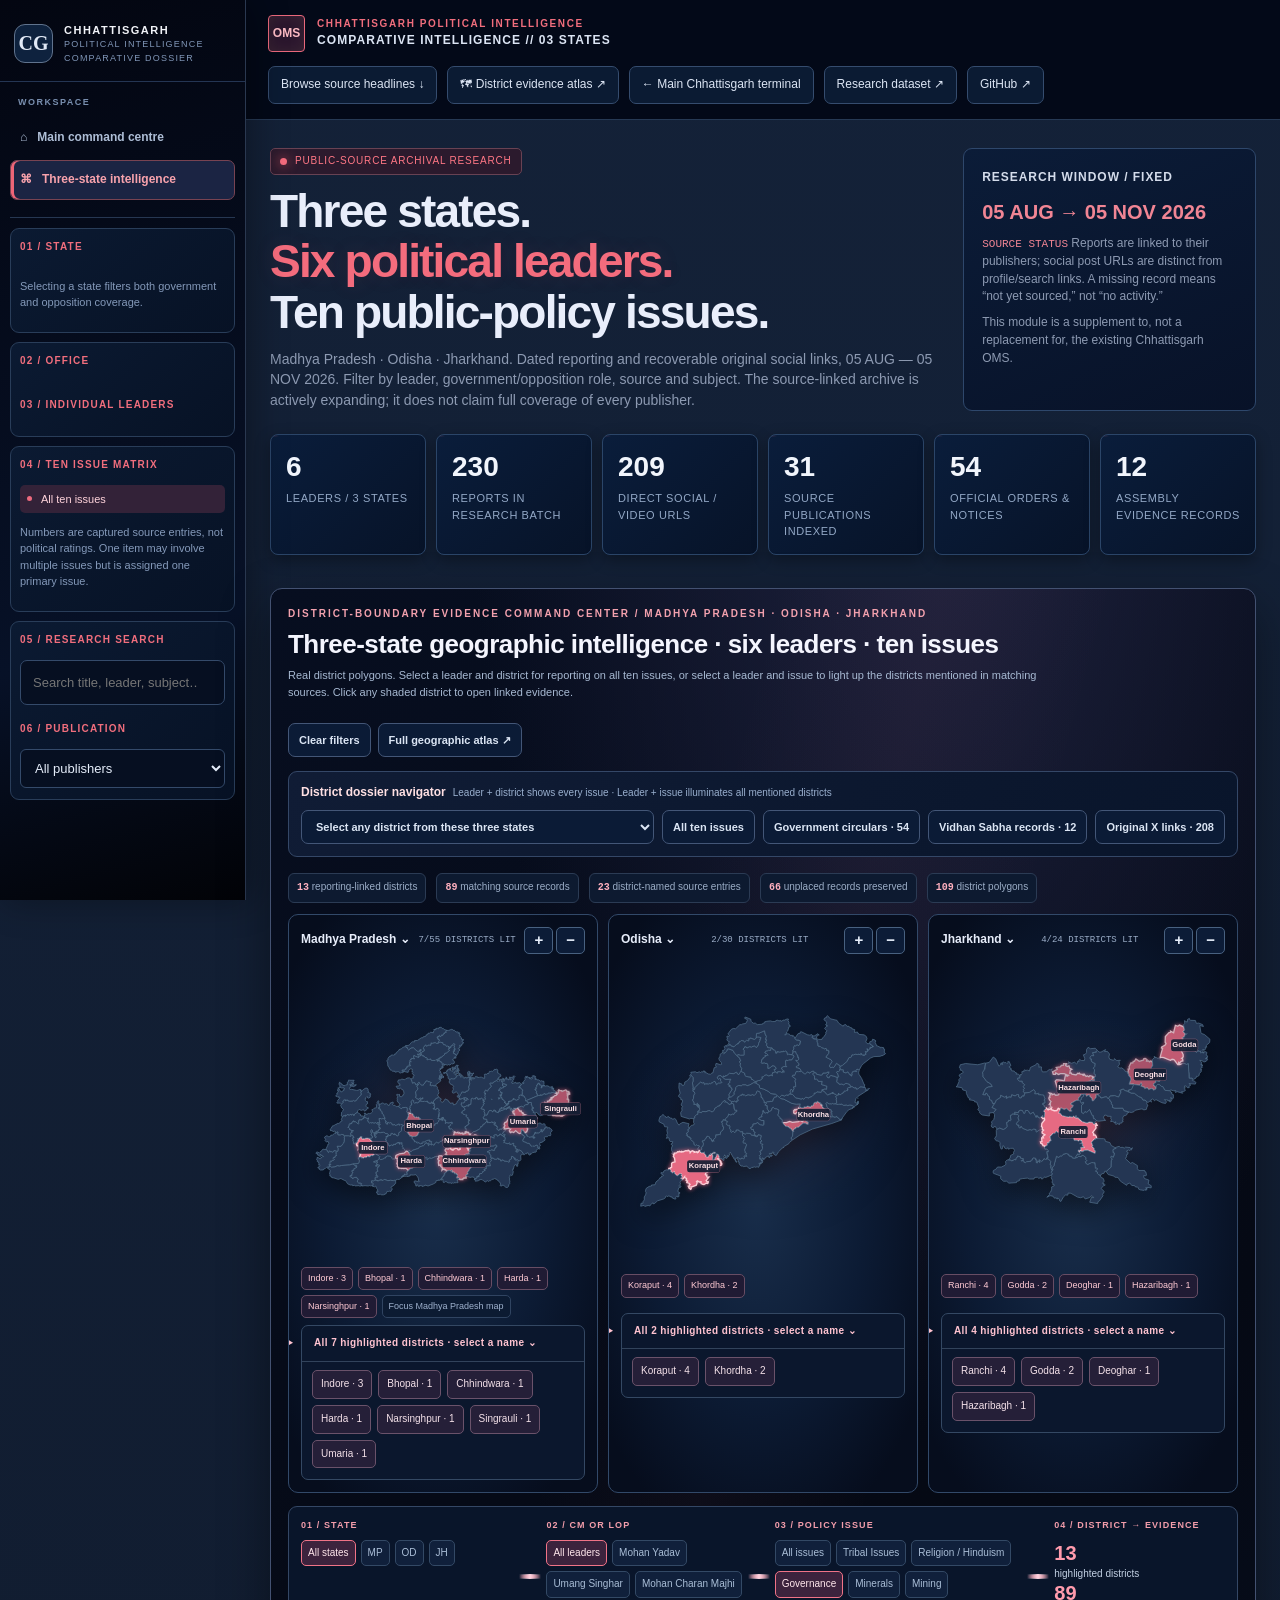
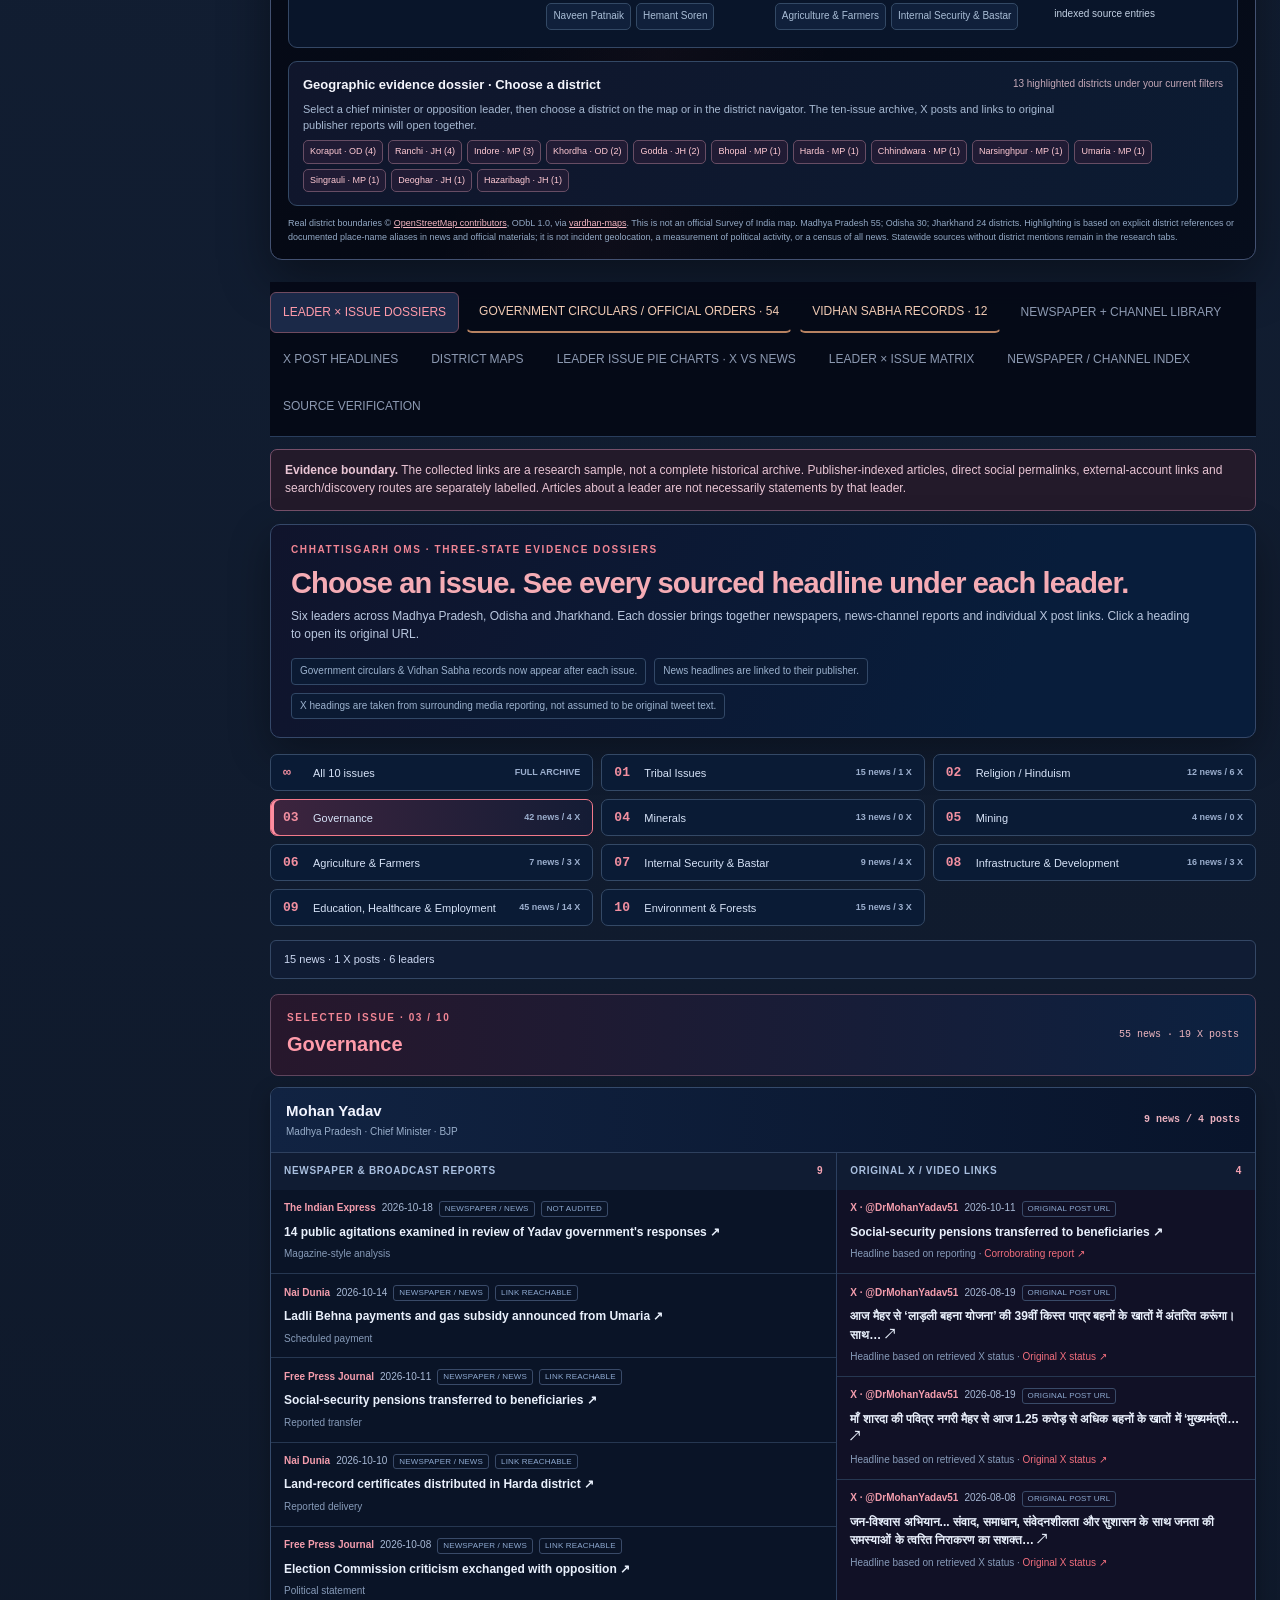
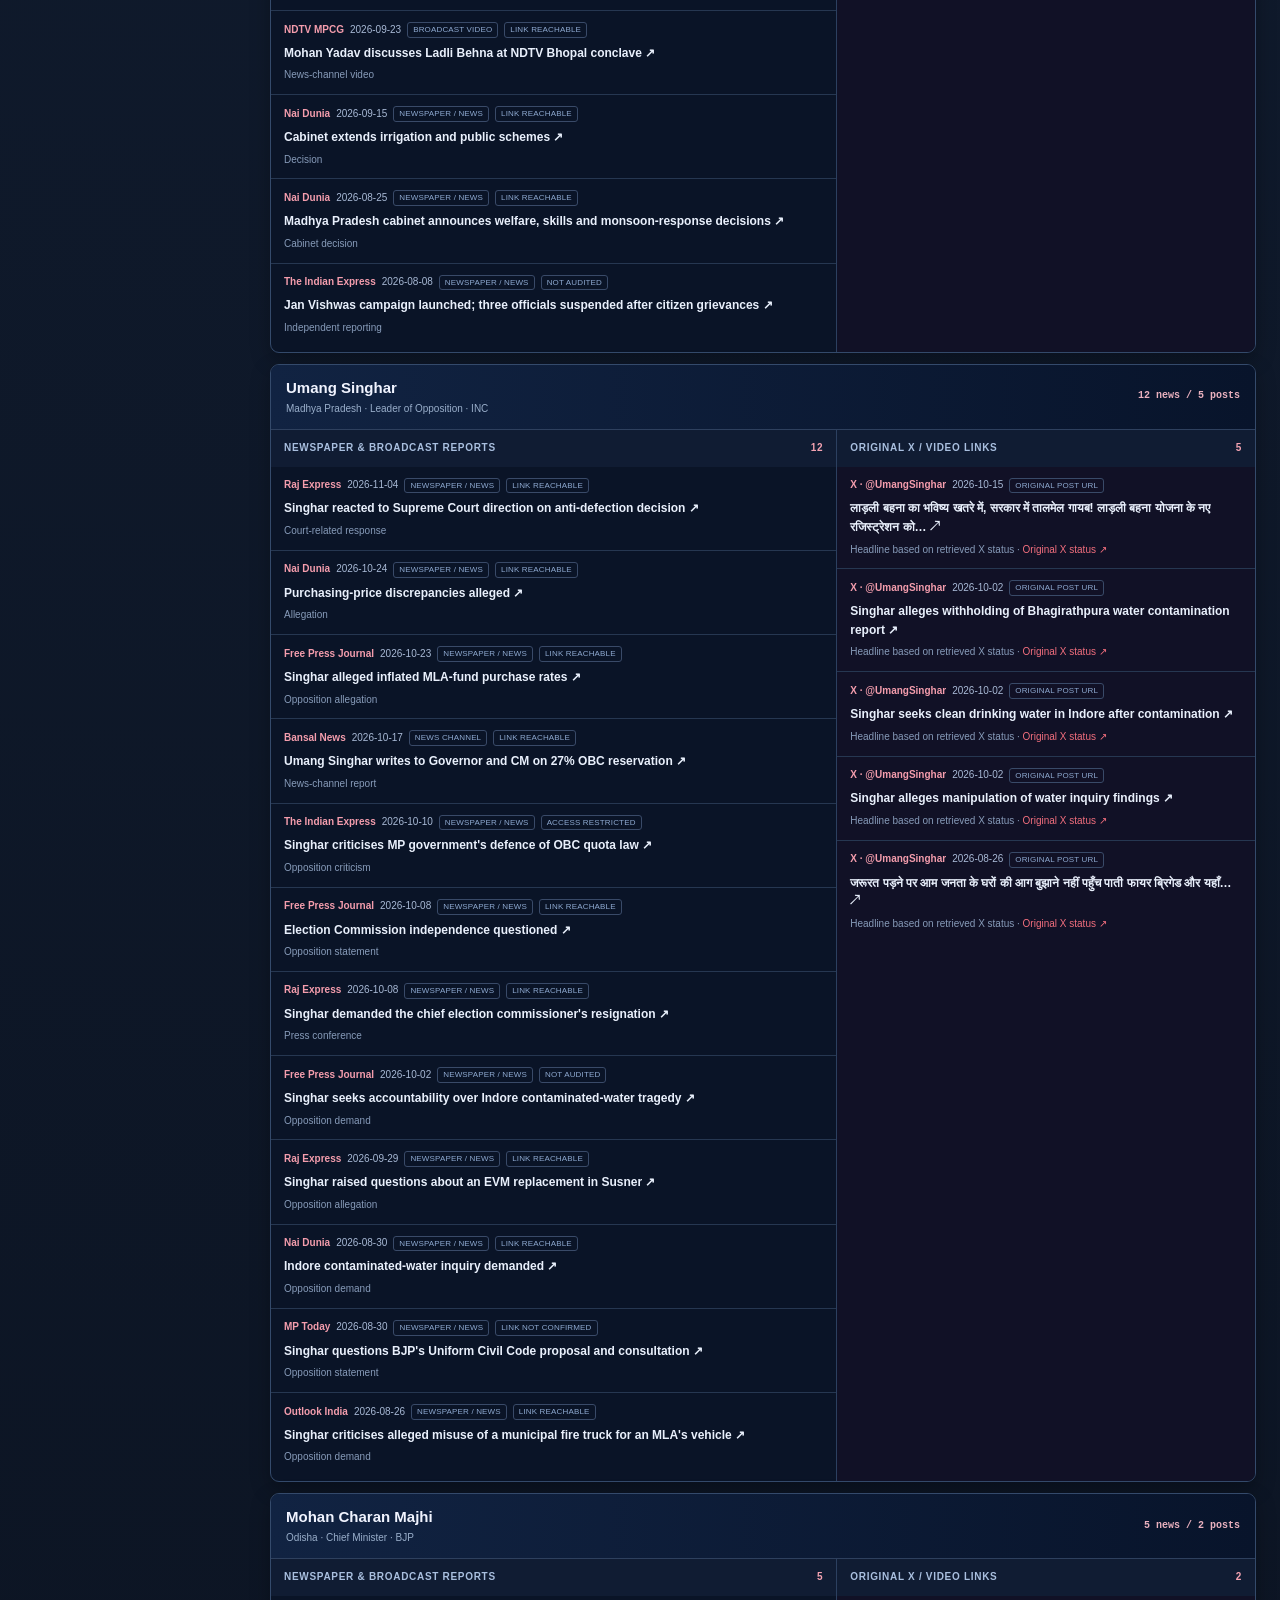
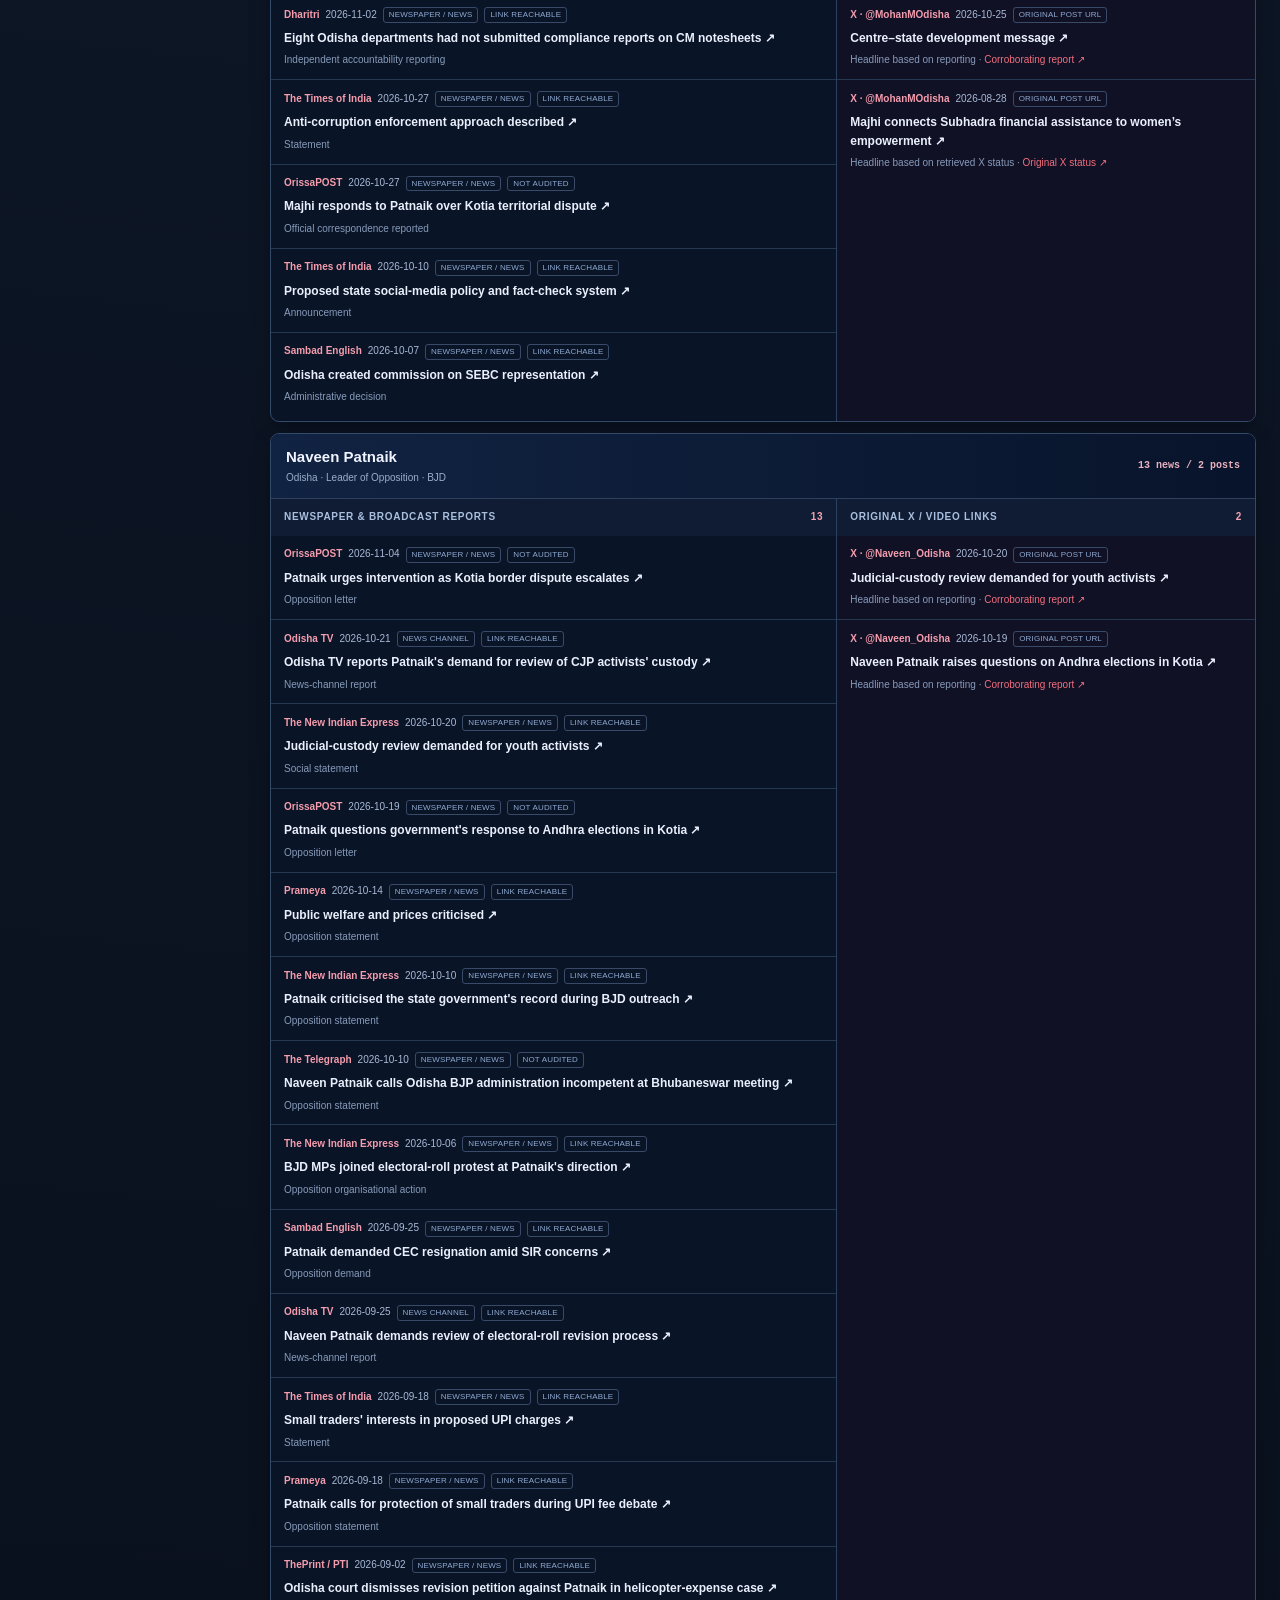
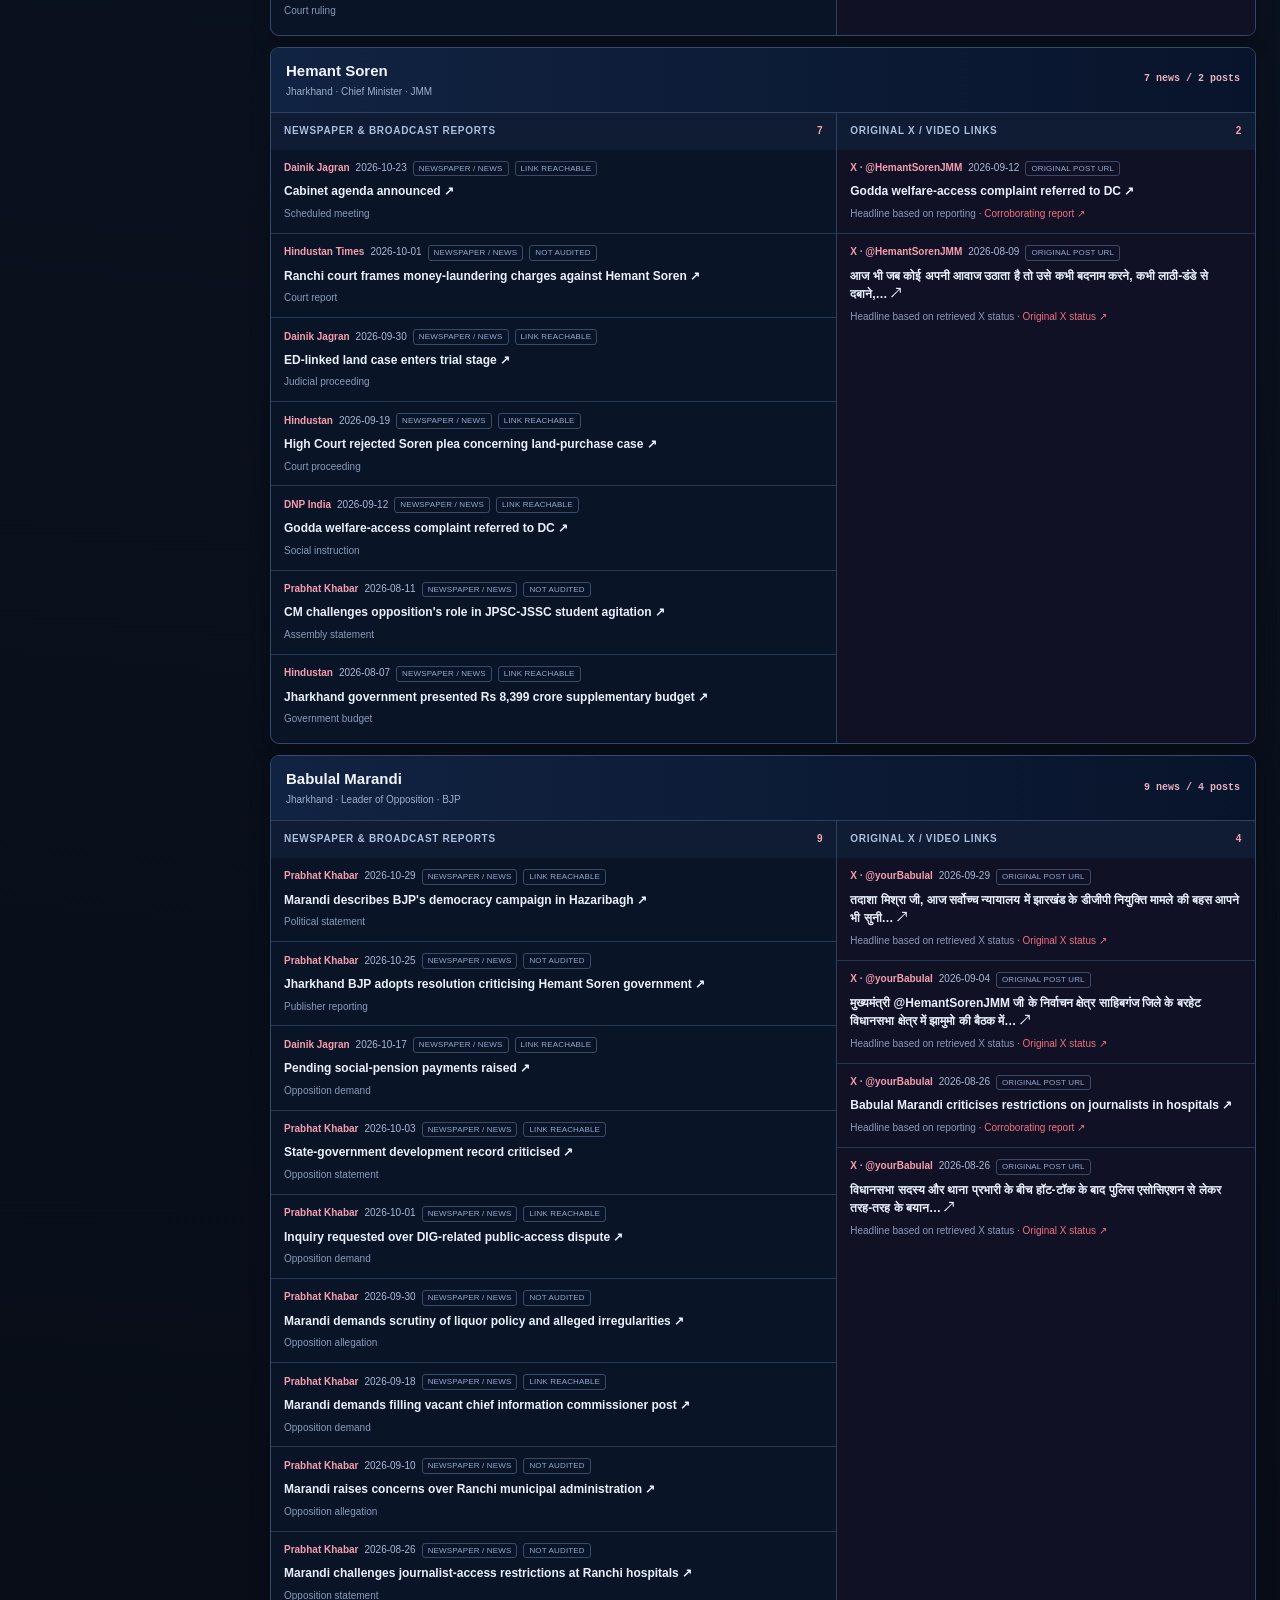
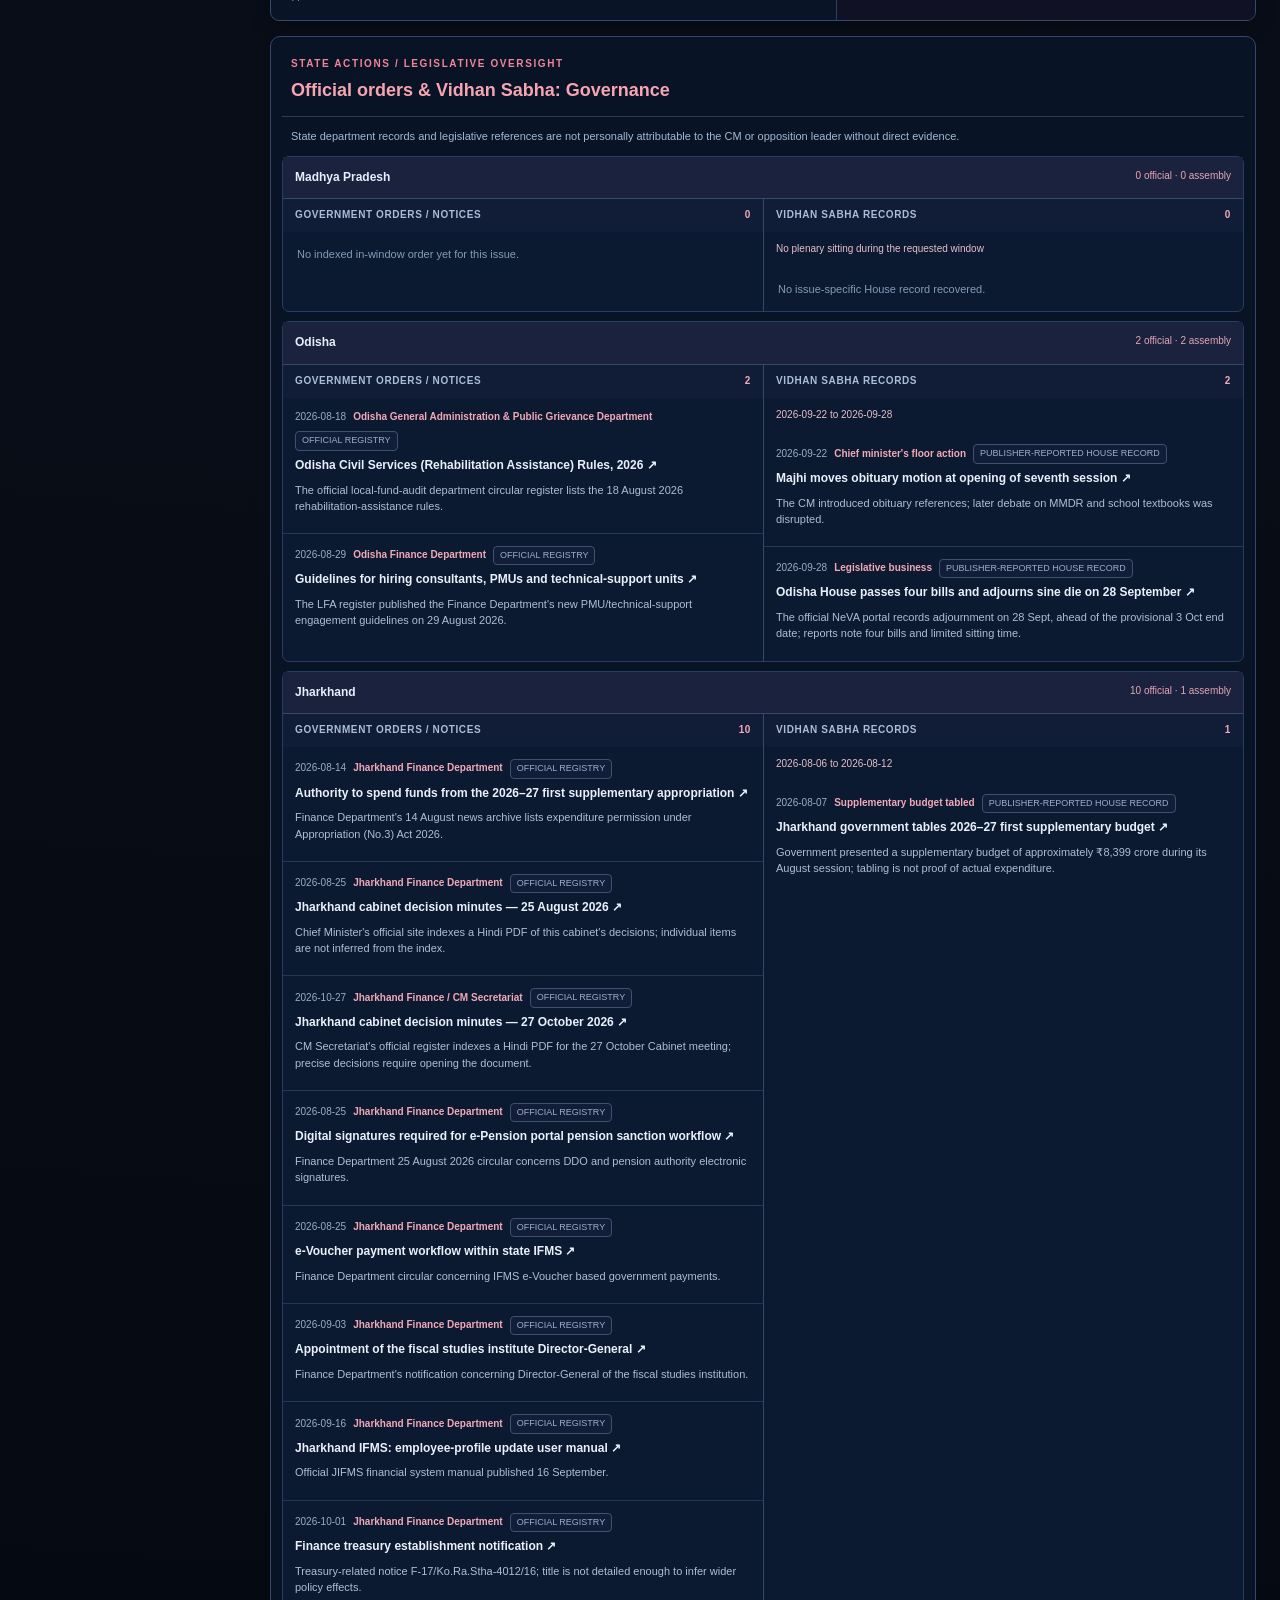
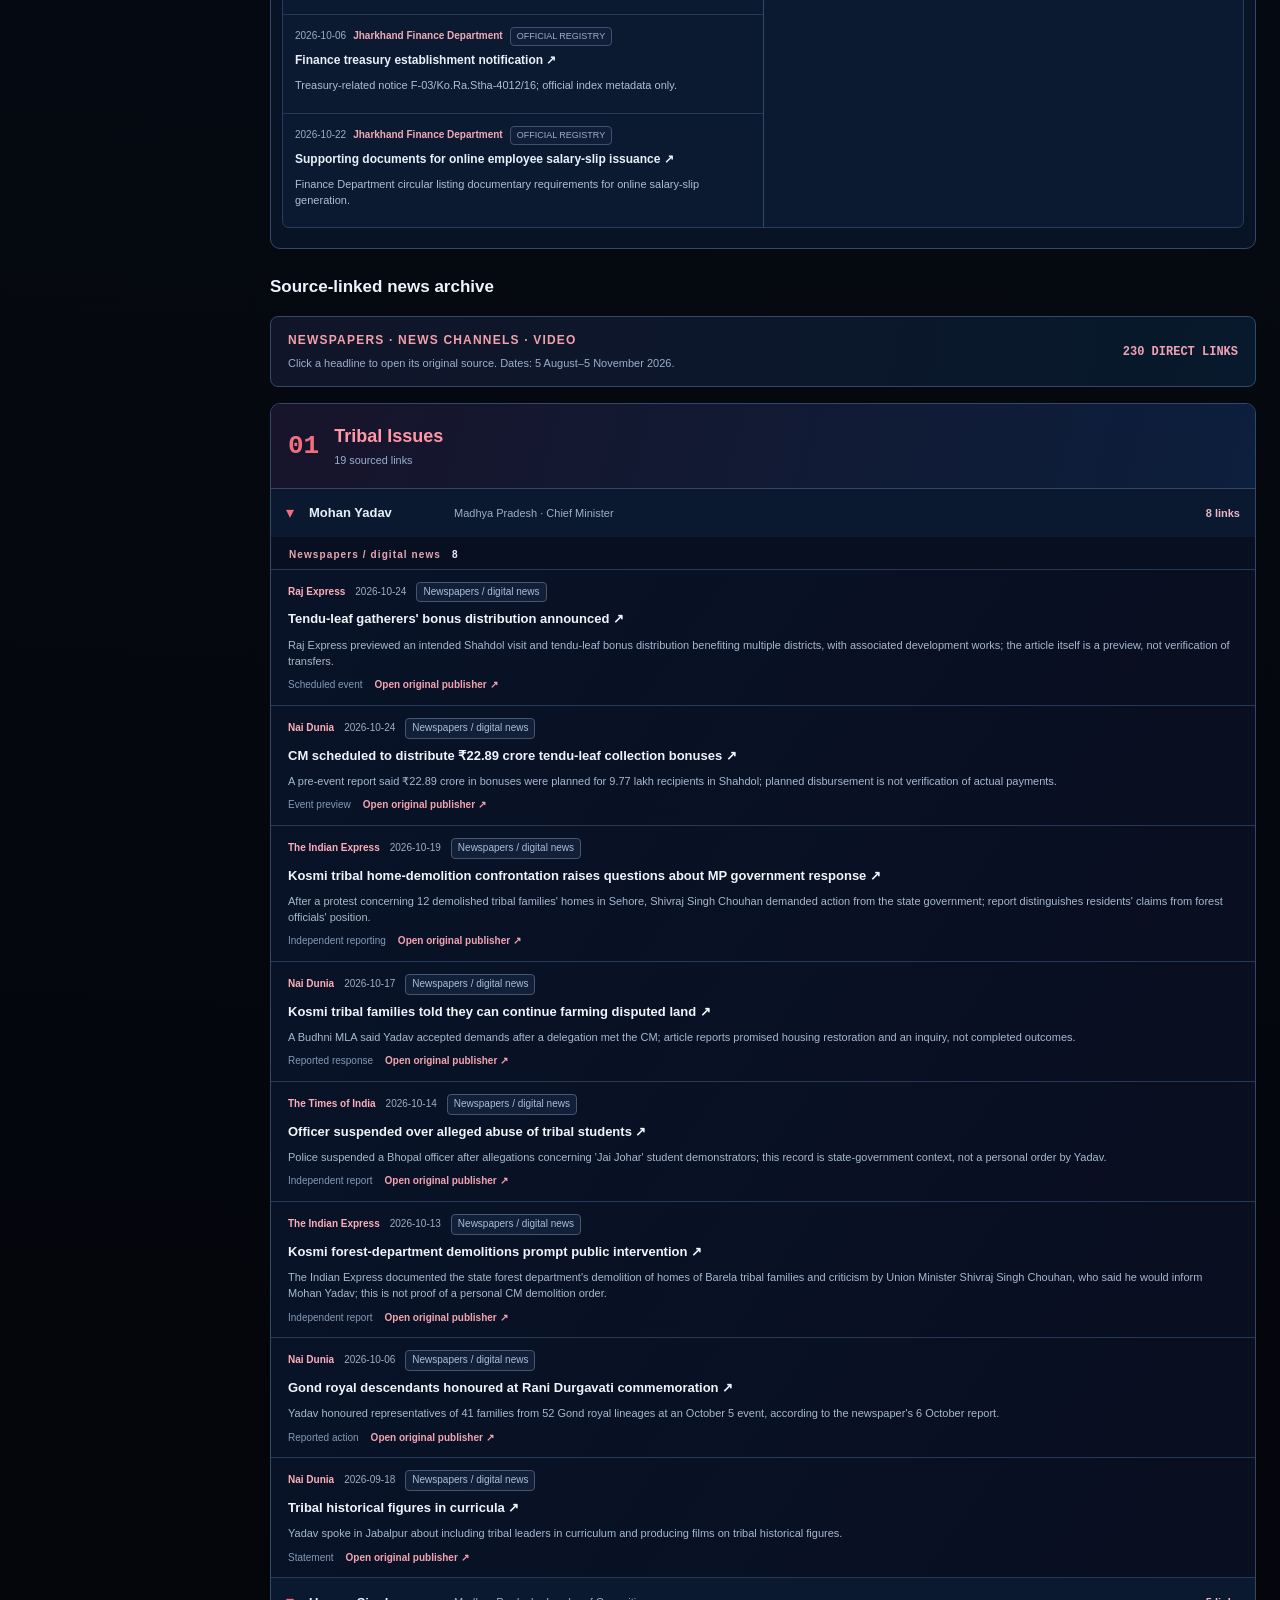
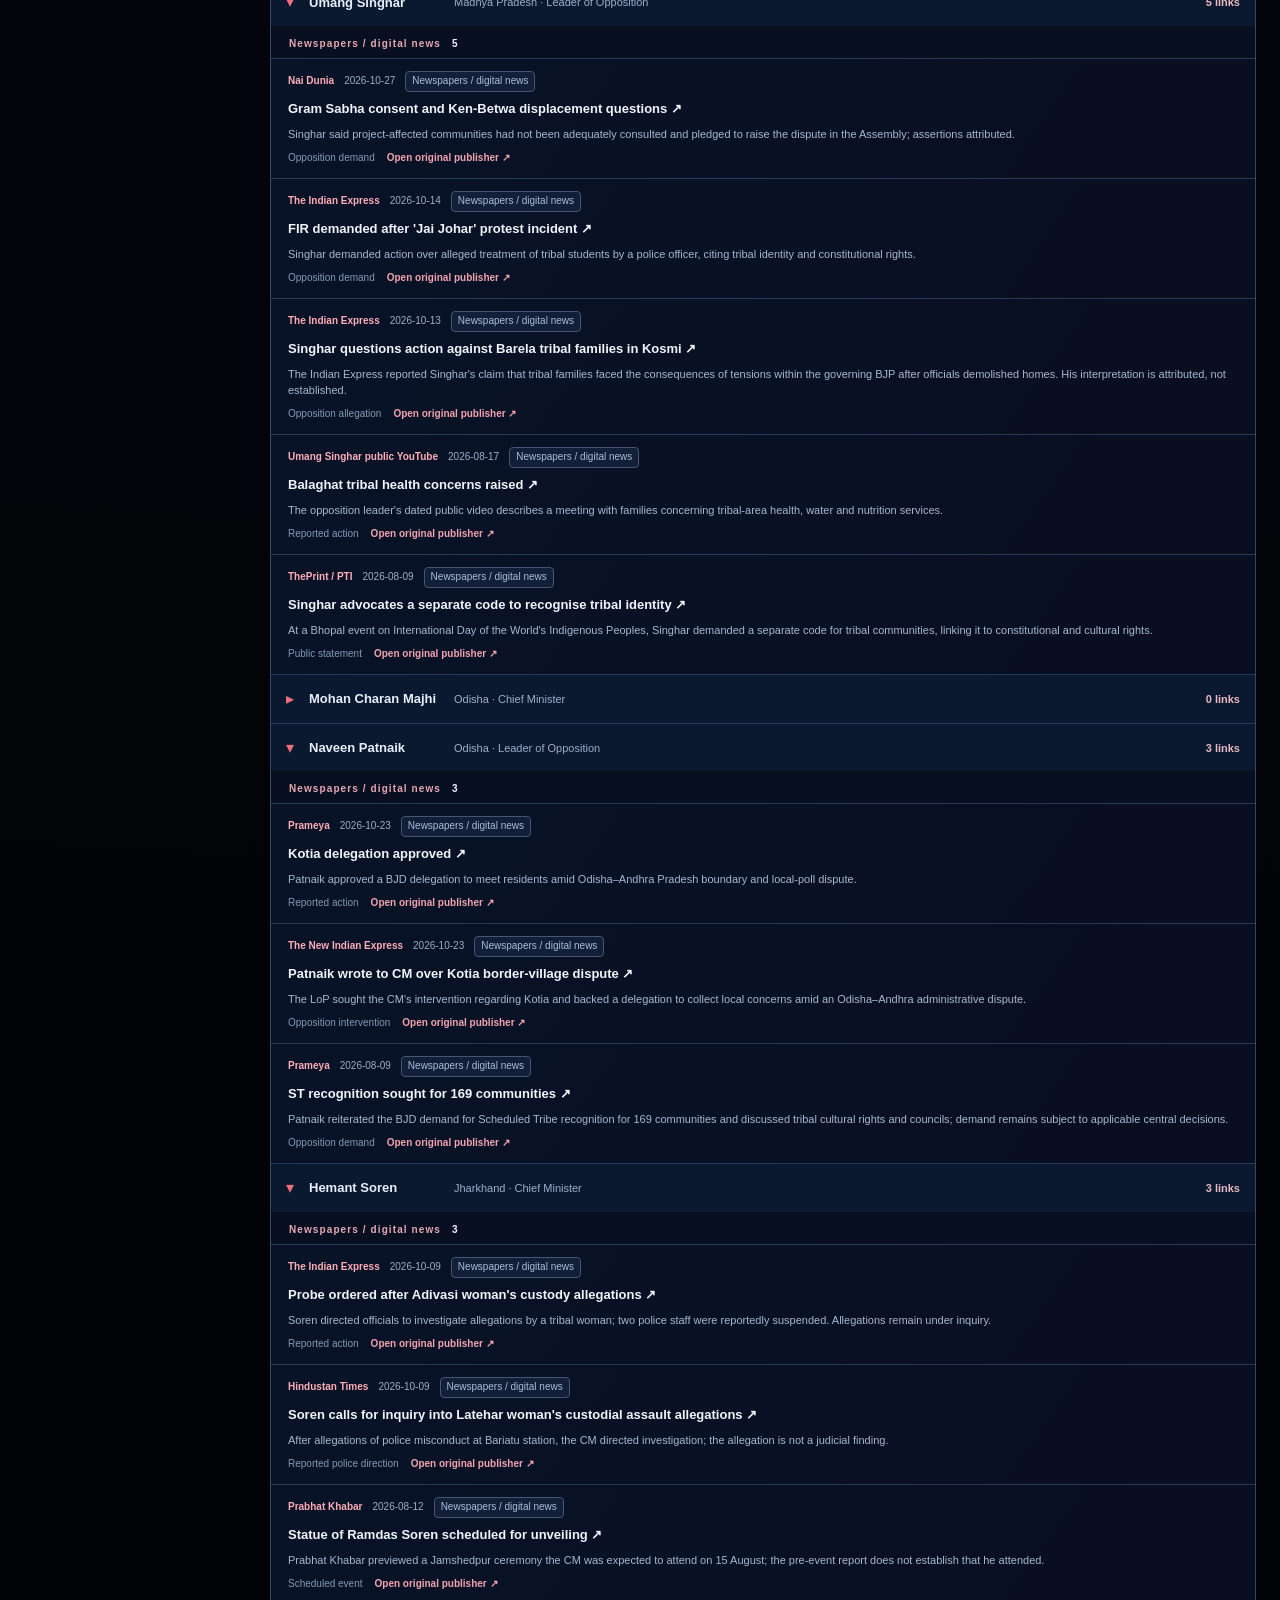
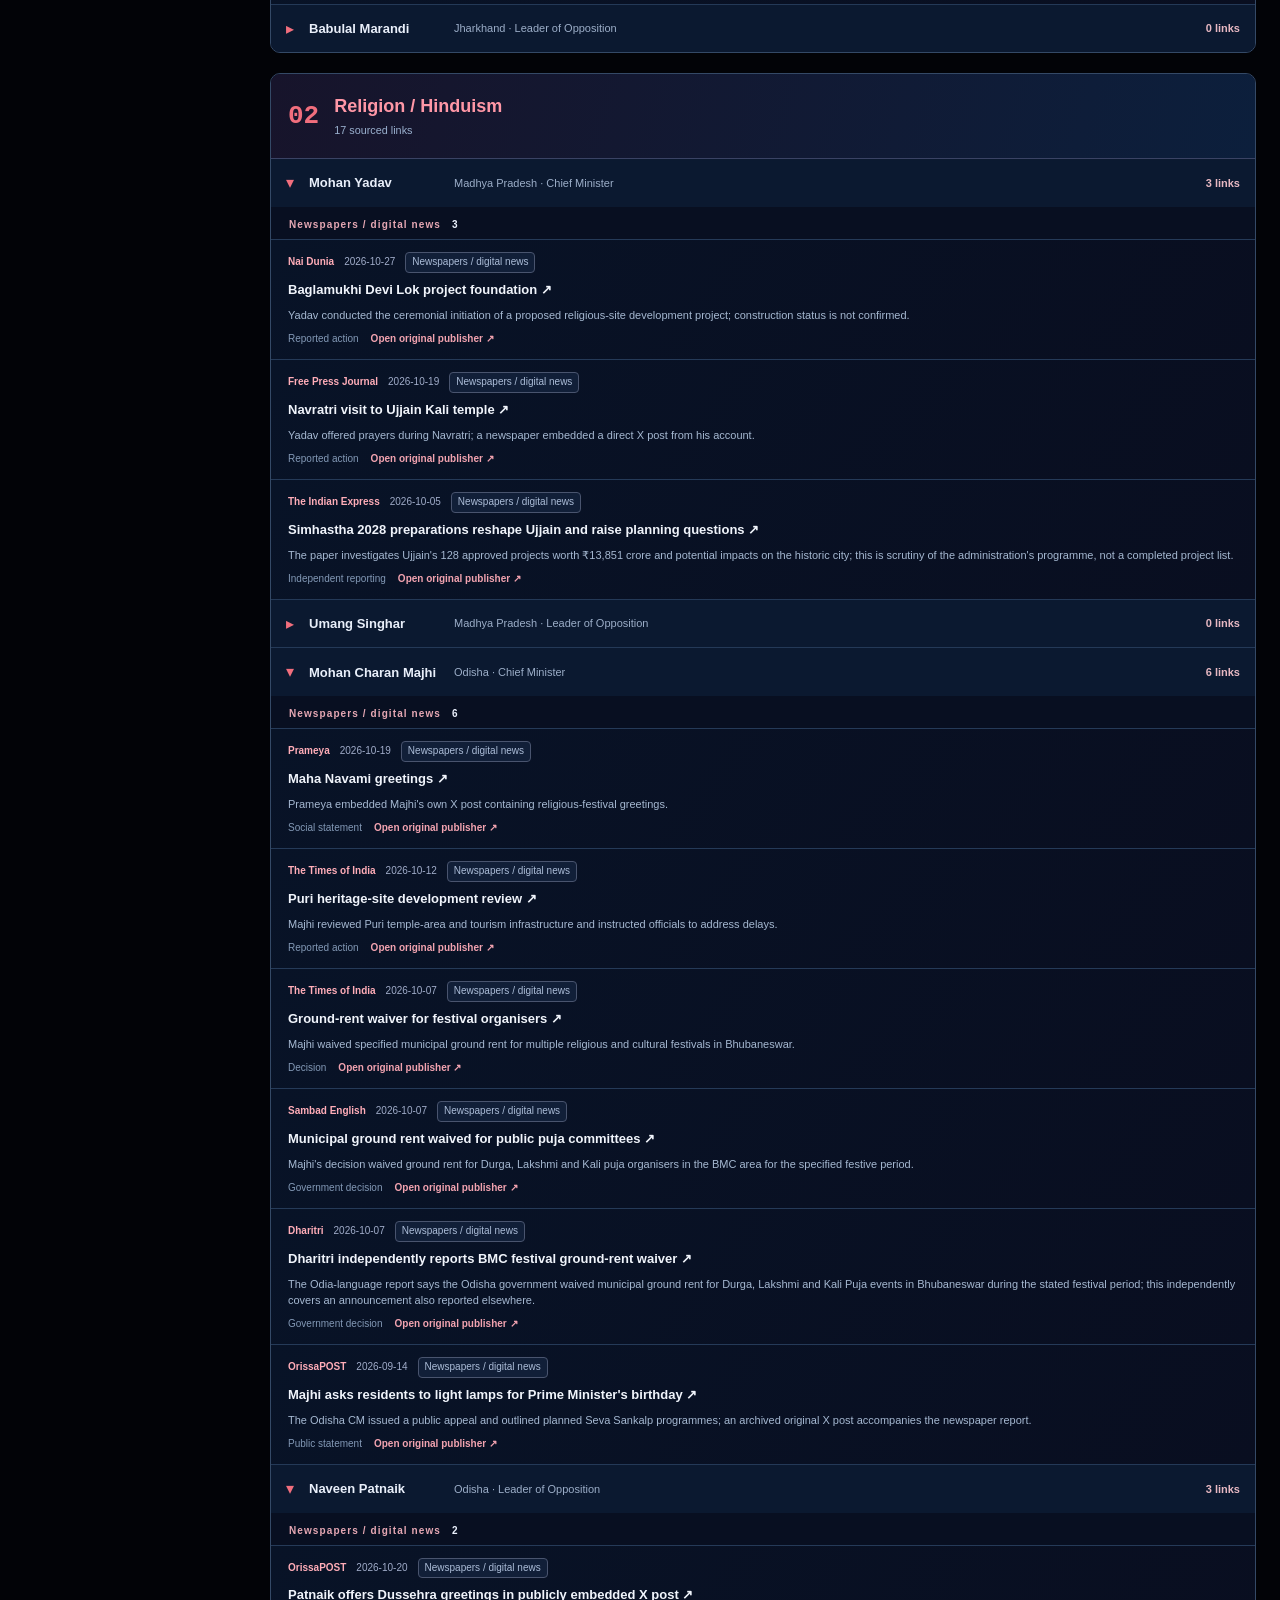
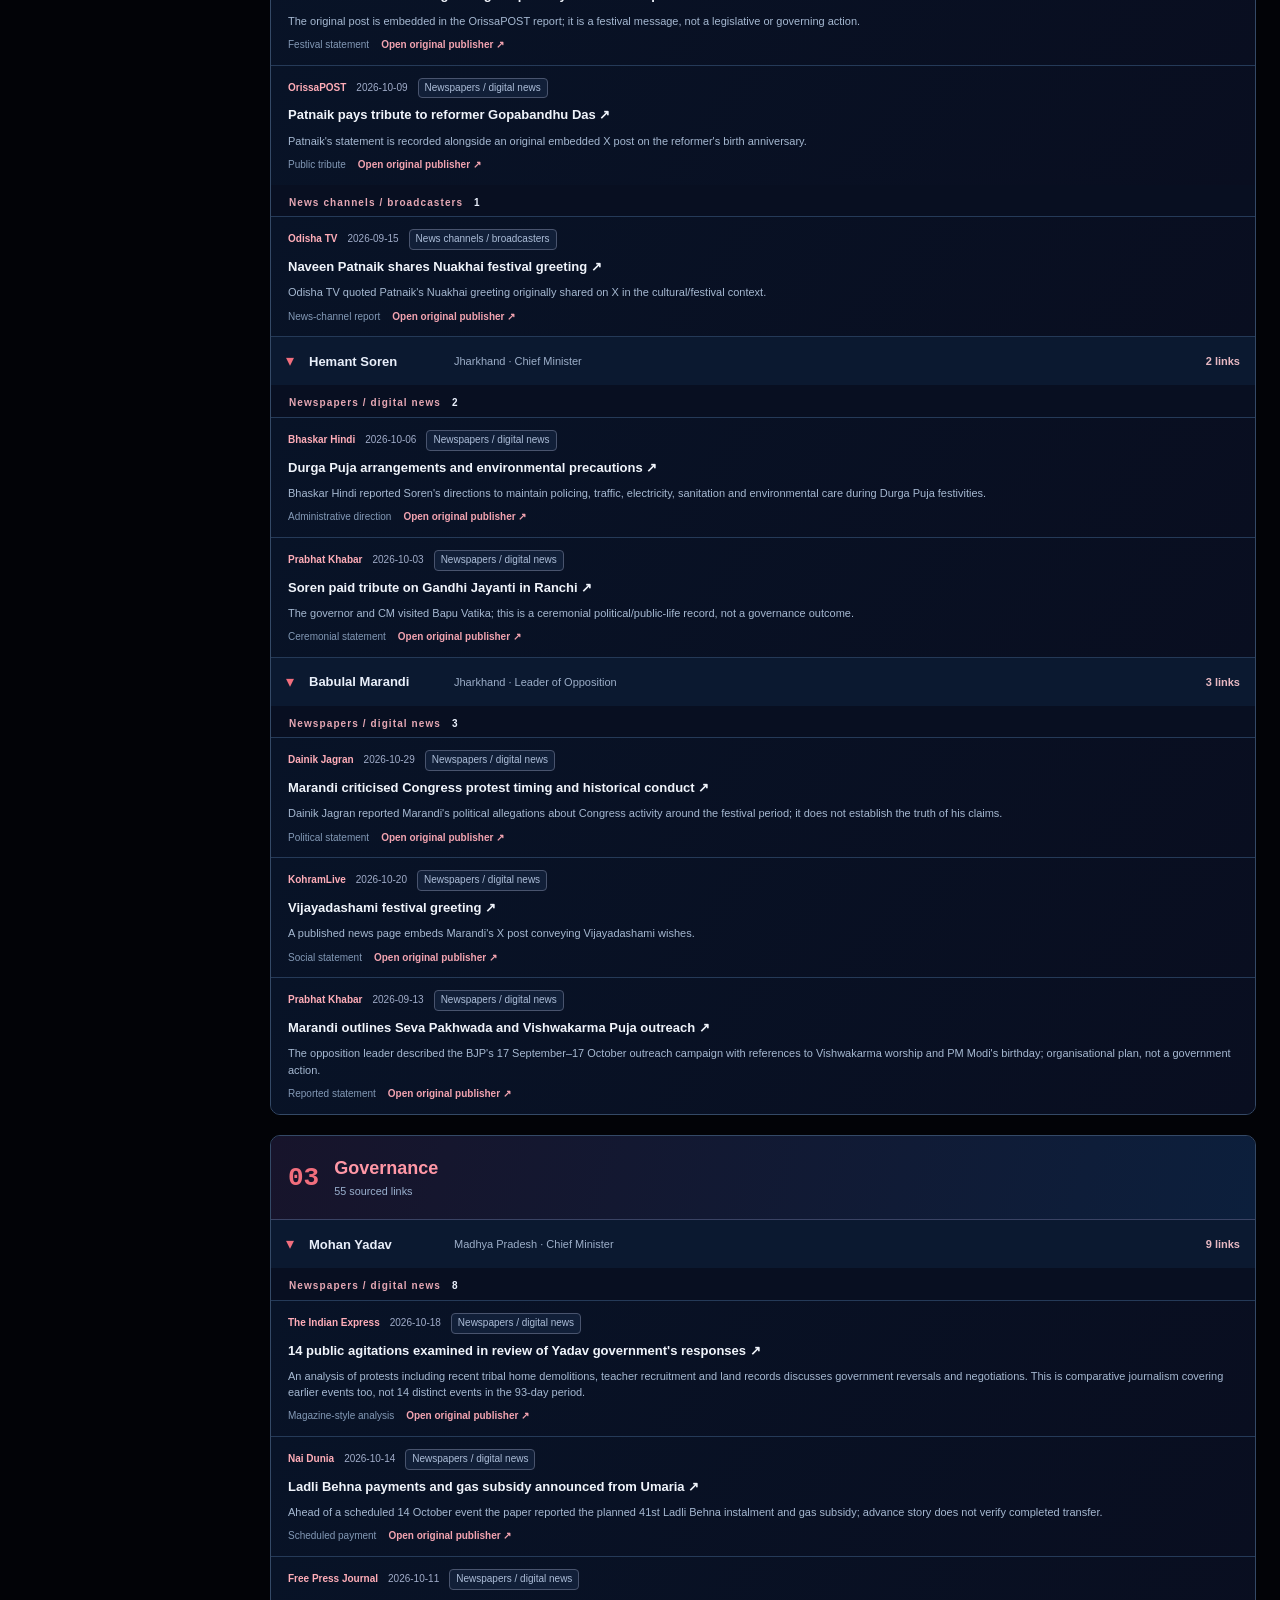
==== commit 04d56d4c: "Render all X posts including ceremonial/other separately in leader issue dossiers and social library" ====
--- a/comparative.html
+++ b/comparative.html
@@ -345,7 +345,7 @@
  let html='<div class="archive-head"><div><strong>ORIGINAL X POST PERMALINKS — LINKED HEADLINES</strong><span>For publisher-embedded posts, headlines summarize newspaper coverage. For posts checked directly, short headlines are excerpts from the original public X status. Every link opens a specific post, not an account or search page. The Other / general and ceremonial category is kept separate from the ten policy issues.</span></div><div>'+realX+' X LINKS</div></div>';
  for(const topic of topics){
   let topicPosts=posts.filter(p=>p.issue===topic);
-  html+='<section class="topic-frame"><div class="topic-header"><span class="topic-number">'+String(data.issues.indexOf(topic)+1).padStart(2,"0")+'</span><div><h3>'+e(topic)+'</h3><small>'+topicPosts.length+' individually linked posts / videos</small></div></div>';
+  html+='<section class="topic-frame"><div class="topic-header"><span class="topic-number">'+(topic==="Other / general and ceremonial"?"EXTRA":String(data.issues.indexOf(topic)+1).padStart(2,"0"))+'</span><div><h3>'+e(topic)+'</h3><small>'+topicPosts.length+' individually linked posts / videos</small></div></div>';
   for(const l of leaders){
    const own=topicPosts.filter(p=>p.leader===l.id);
    html+='<details class="leader-group" '+(own.length?"open":"")+'><summary><span class="leader-name">'+e(l.name)+'</span><span>'+e(l.state)+' · @'+e(l.x)+'</span><b>'+own.length+' post'+(own.length===1?"":"s")+'</b></summary>';
@@ -397,13 +397,14 @@
 }
 function renderDossiers(){
  const leaders=data.leaders.filter(filterLeader),r=data.records.filter(matching).sort((a,b)=>b.date.localeCompare(a.date)),p=data.posts.filter(matching).sort((a,b)=>b.date.localeCompare(a.date));
- const issues=issue==="all"?data.issues:[issue];
+ const issues=issue==="all"?[...data.issues,"Other / general and ceremonial"]:[issue];
  el("topicPicker").innerHTML='<button class="topic-choice '+(issue==="all"?"active":"")+'" data-dossier-topic="all" type="button"><span class="topic-choice-num">∞</span><span>All 10 issues</span><b>FULL ARCHIVE</b></button>'+data.issues.map((t,n)=>'<button type="button" data-dossier-topic="'+e(t)+'" class="topic-choice '+(issue===t?"active":"")+'"><span class="topic-choice-num">'+String(n+1).padStart(2,"0")+'</span><span>'+e(t)+'</span><b>'+data.records.filter(x=>x.issue===t&&filterLeader(person(x.leader))).length+' NEWS / '+data.posts.filter(x=>x.issue===t&&filterLeader(person(x.leader))&&x.platform==="X").length+' X</b></button>').join("");
+ el("topicPicker").innerHTML+='<button type="button" class="topic-choice '+(issue==="Other / general and ceremonial"?"active":"")+'" data-dossier-topic="Other / general and ceremonial"><span class="topic-choice-num">＋</span><span>Other / general and ceremonial</span><b>'+data.posts.filter(p=>p.issue==="Other / general and ceremonial").length+' X</b></button>';
  el("dossierStats").textContent=r.length+' newspaper/channel items · '+p.filter(x=>x.platform==="X").length+' original X status links · '+leaders.length+' leaders · '+(issue==="all"?"all ten issues":issue);
  let html="";
  for(const topic of issues){
   const tr=r.filter(x=>x.issue===topic),tp=p.filter(x=>x.issue===topic);
-  html+='<div class="dossier-topic-header"><div><span class="eyebrow">ISSUE '+String(data.issues.indexOf(topic)+1).padStart(2,"0")+' / 10</span><h3>'+e(topic)+'</h3></div><span class="dossier-count">'+tr.length+' NEWS · '+tp.filter(x=>x.platform==="X").length+' X LINKS</span></div>';
+  html+='<div class="dossier-topic-header"><div><span class="eyebrow">ISSUE '+(topic==="Other / general and ceremonial"?"EXTRA (NON-POLICY)":String(data.issues.indexOf(topic)+1).padStart(2,"0")+" / 10")</span><h3>'+e(topic)+'</h3></div><span class="dossier-count">'+tr.length+' NEWS · '+tp.filter(x=>x.platform==="X").length+' X LINKS</span></div>';
   for(const l of leaders){
    const nr=tr.filter(x=>x.leader===l.id),np=tp.filter(x=>x.leader===l.id);
    html+='<article class="dossier-leader"><header class="dossier-person"><div><strong>'+e(l.name)+'</strong><span>'+e(l.state)+' · '+e(l.role)+' · '+e(l.party)+'</span></div><b>'+nr.length+' NEWS / '+np.length+' POSTS</b></header><div class="dossier-columns"><section class="dossier-panel"><div class="dossier-panel-head">NEWSPAPER &amp; BROADCAST REPORTS <b>'+nr.length+'</b></div>'+(nr.length?nr.map(detailNews).join(""):'<p class="dossier-empty">No source collected in this research window for this leader and issue.</p>')+'</section><section class="dossier-panel"><div class="dossier-panel-head">ORIGINAL X / VIDEO PERMALINKS <b>'+np.length+'</b></div>'+(np.length?np.map(x=>detailPost(x,l)).join(""):'<p class="dossier-empty">No individual X/video permalink recovered. <a href="'+href(xsearch(l))+'" target="_blank" rel="noopener noreferrer">Search dated public posts ↗</a> (search only)</p>')+'</section></div></article>';
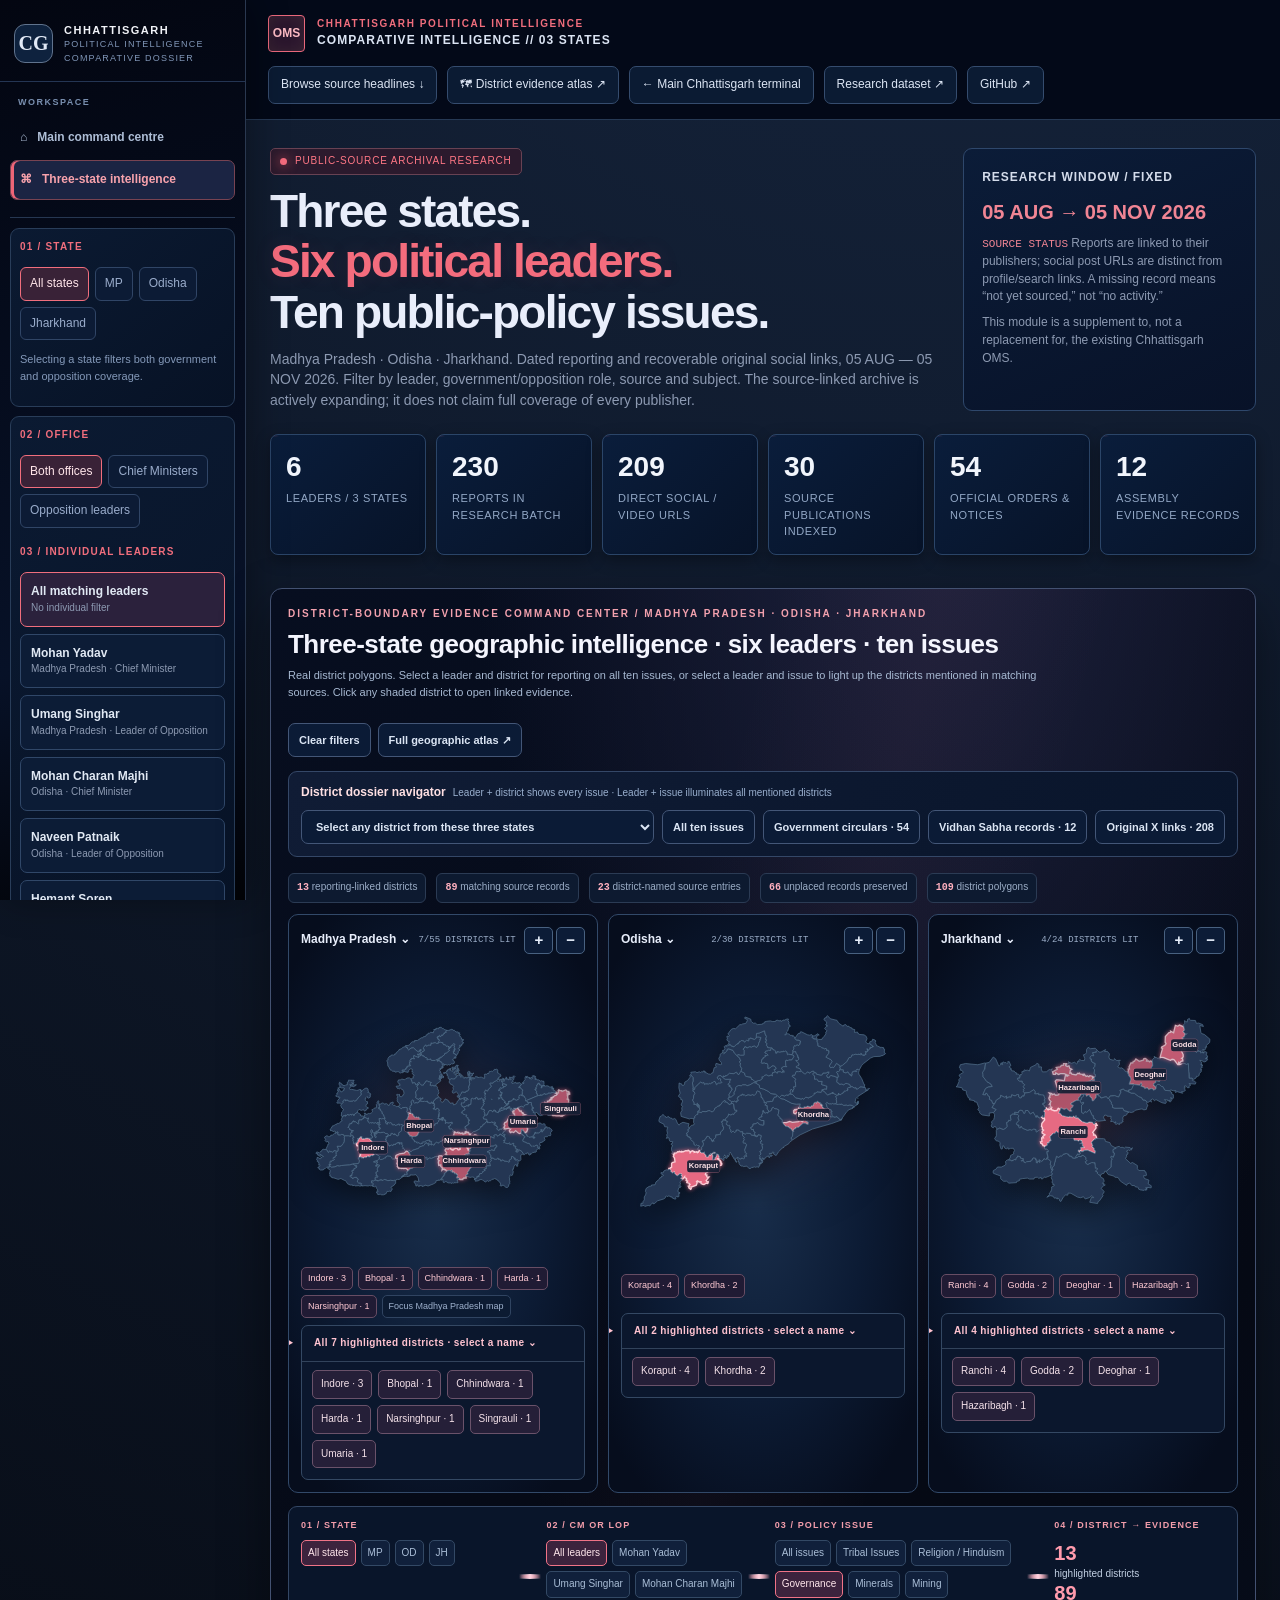
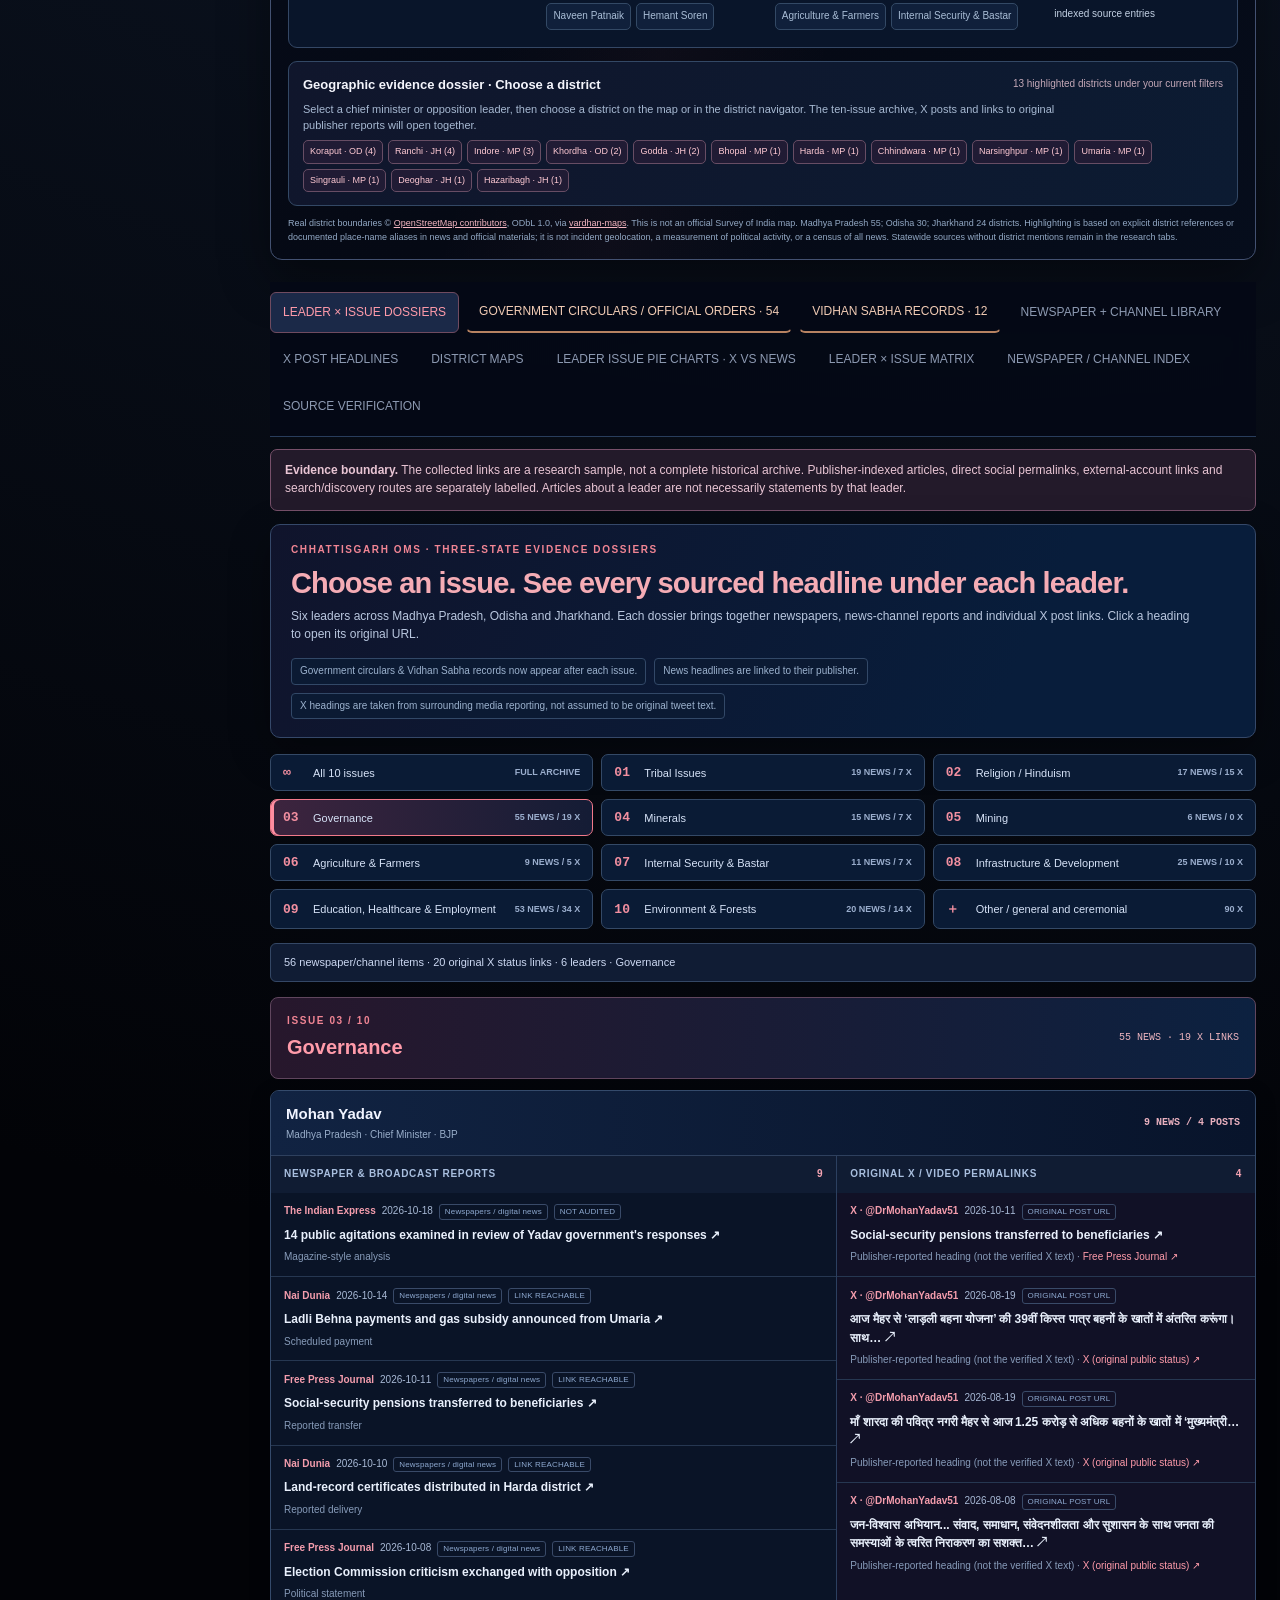
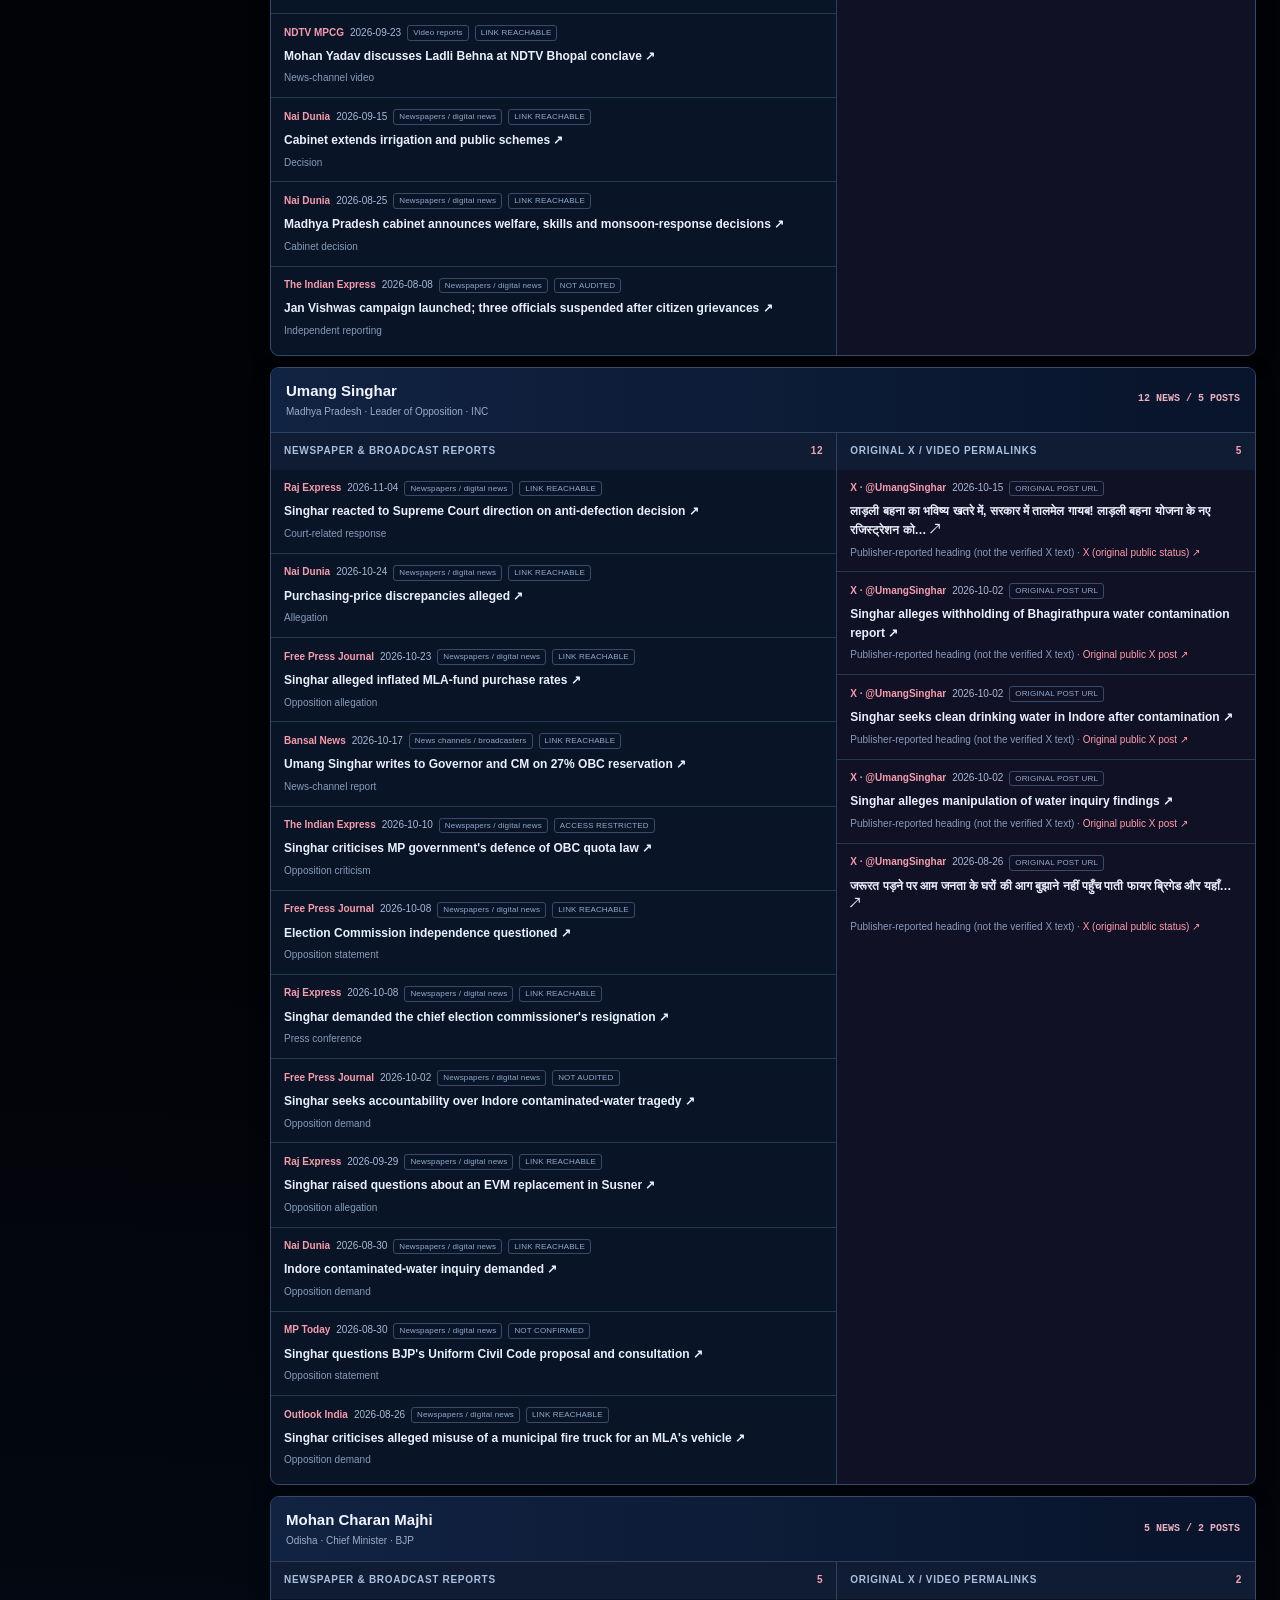
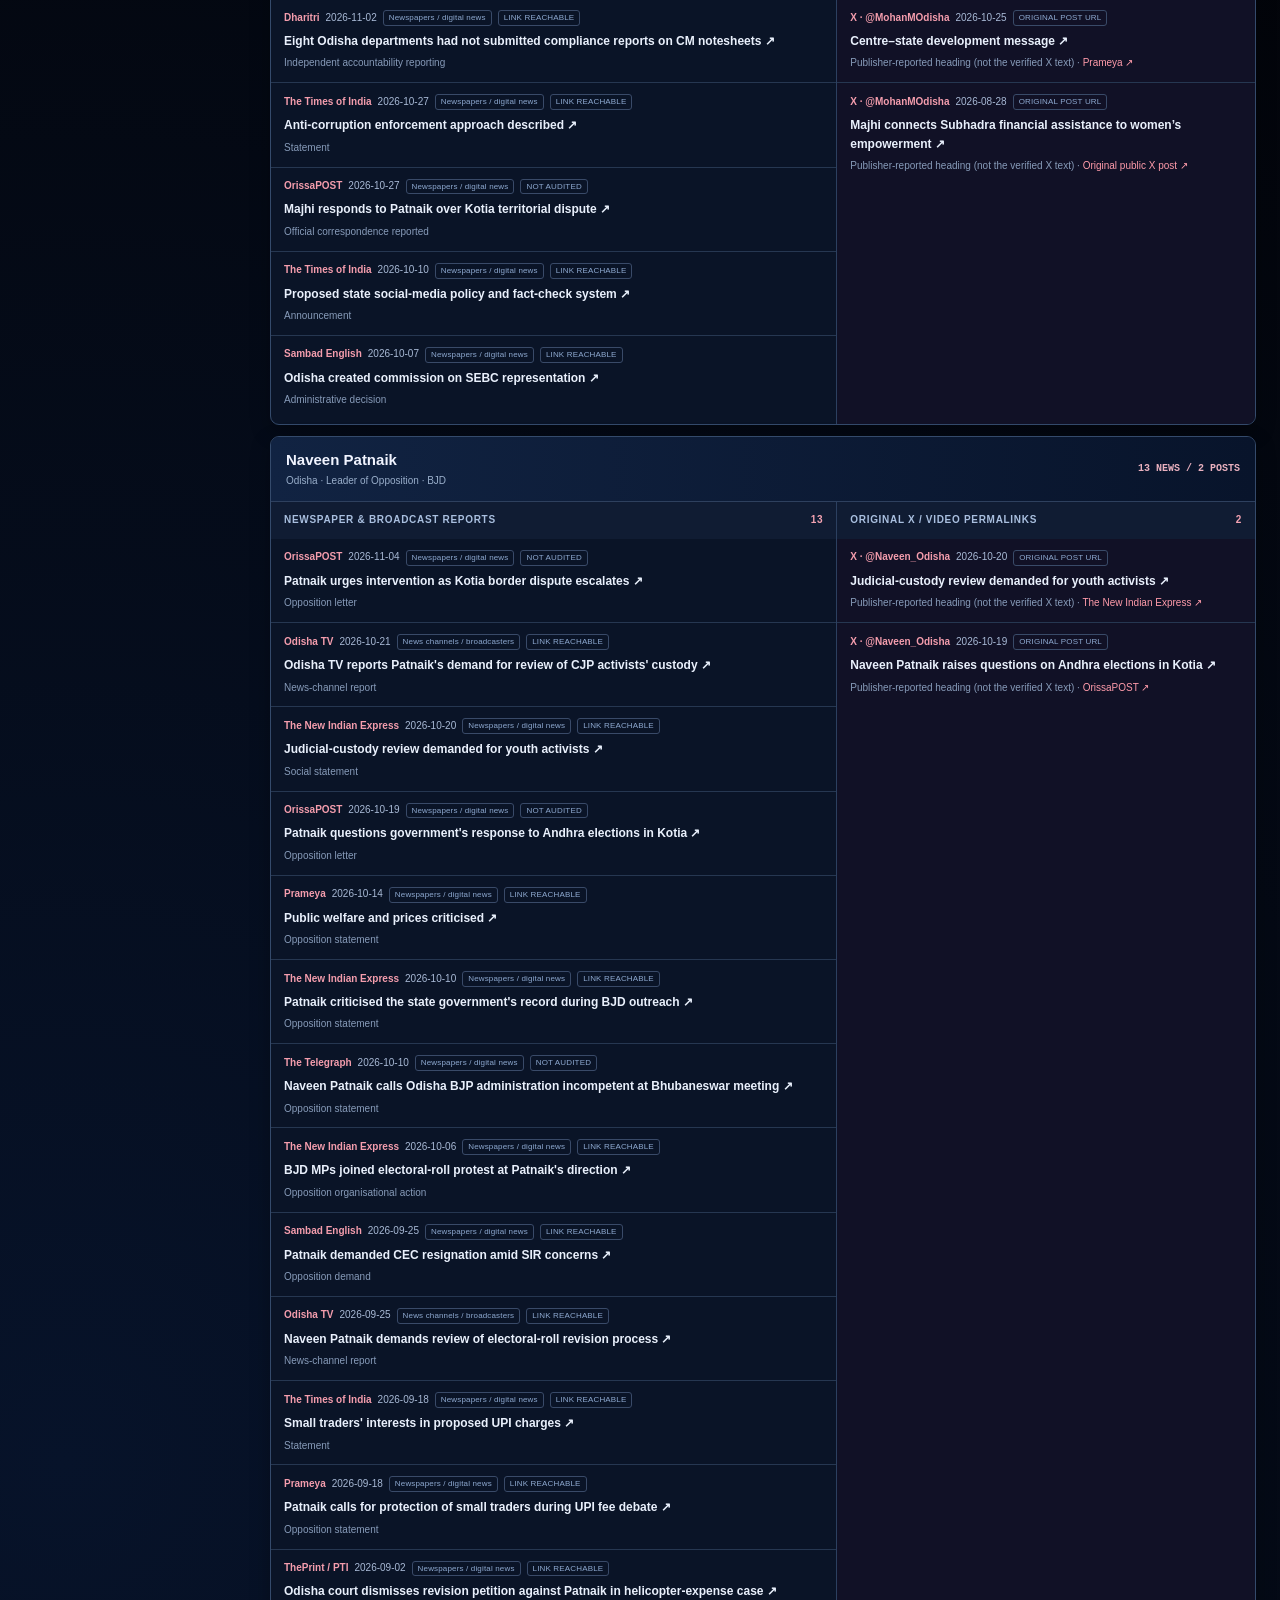
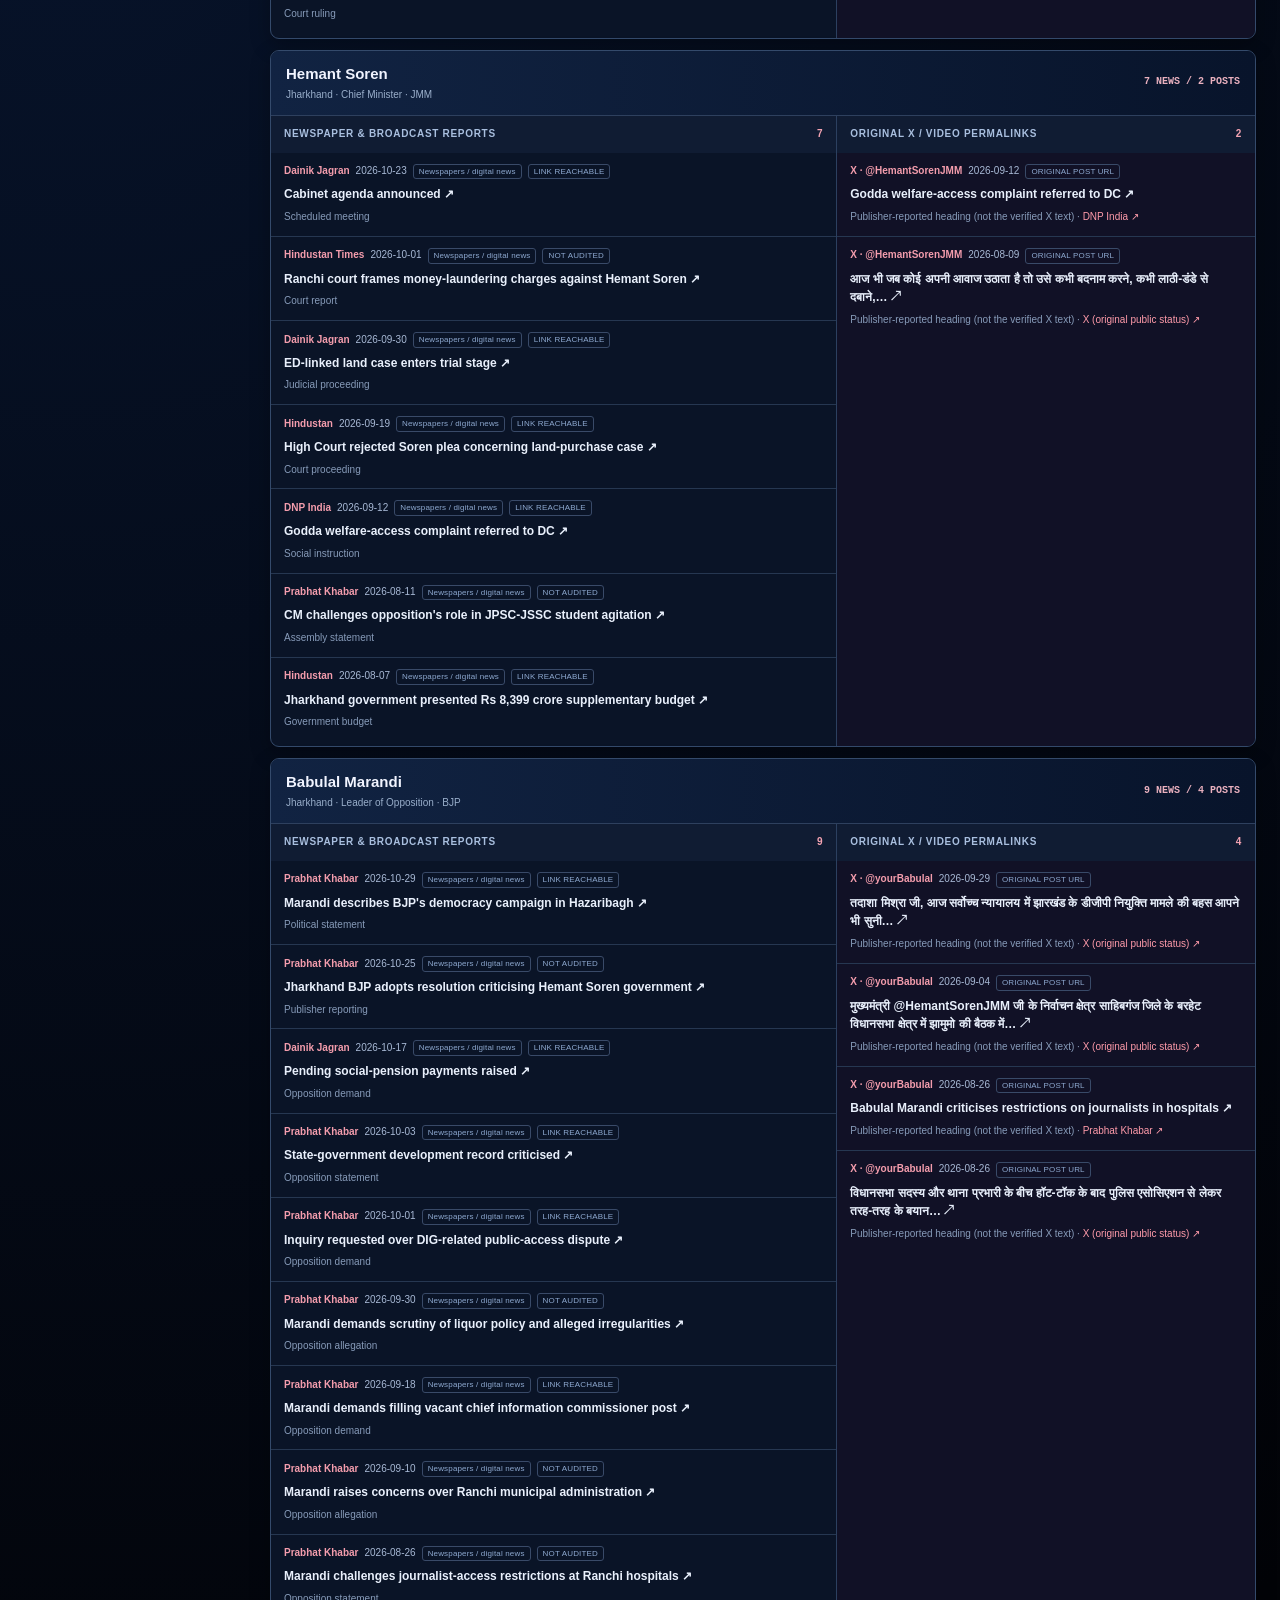
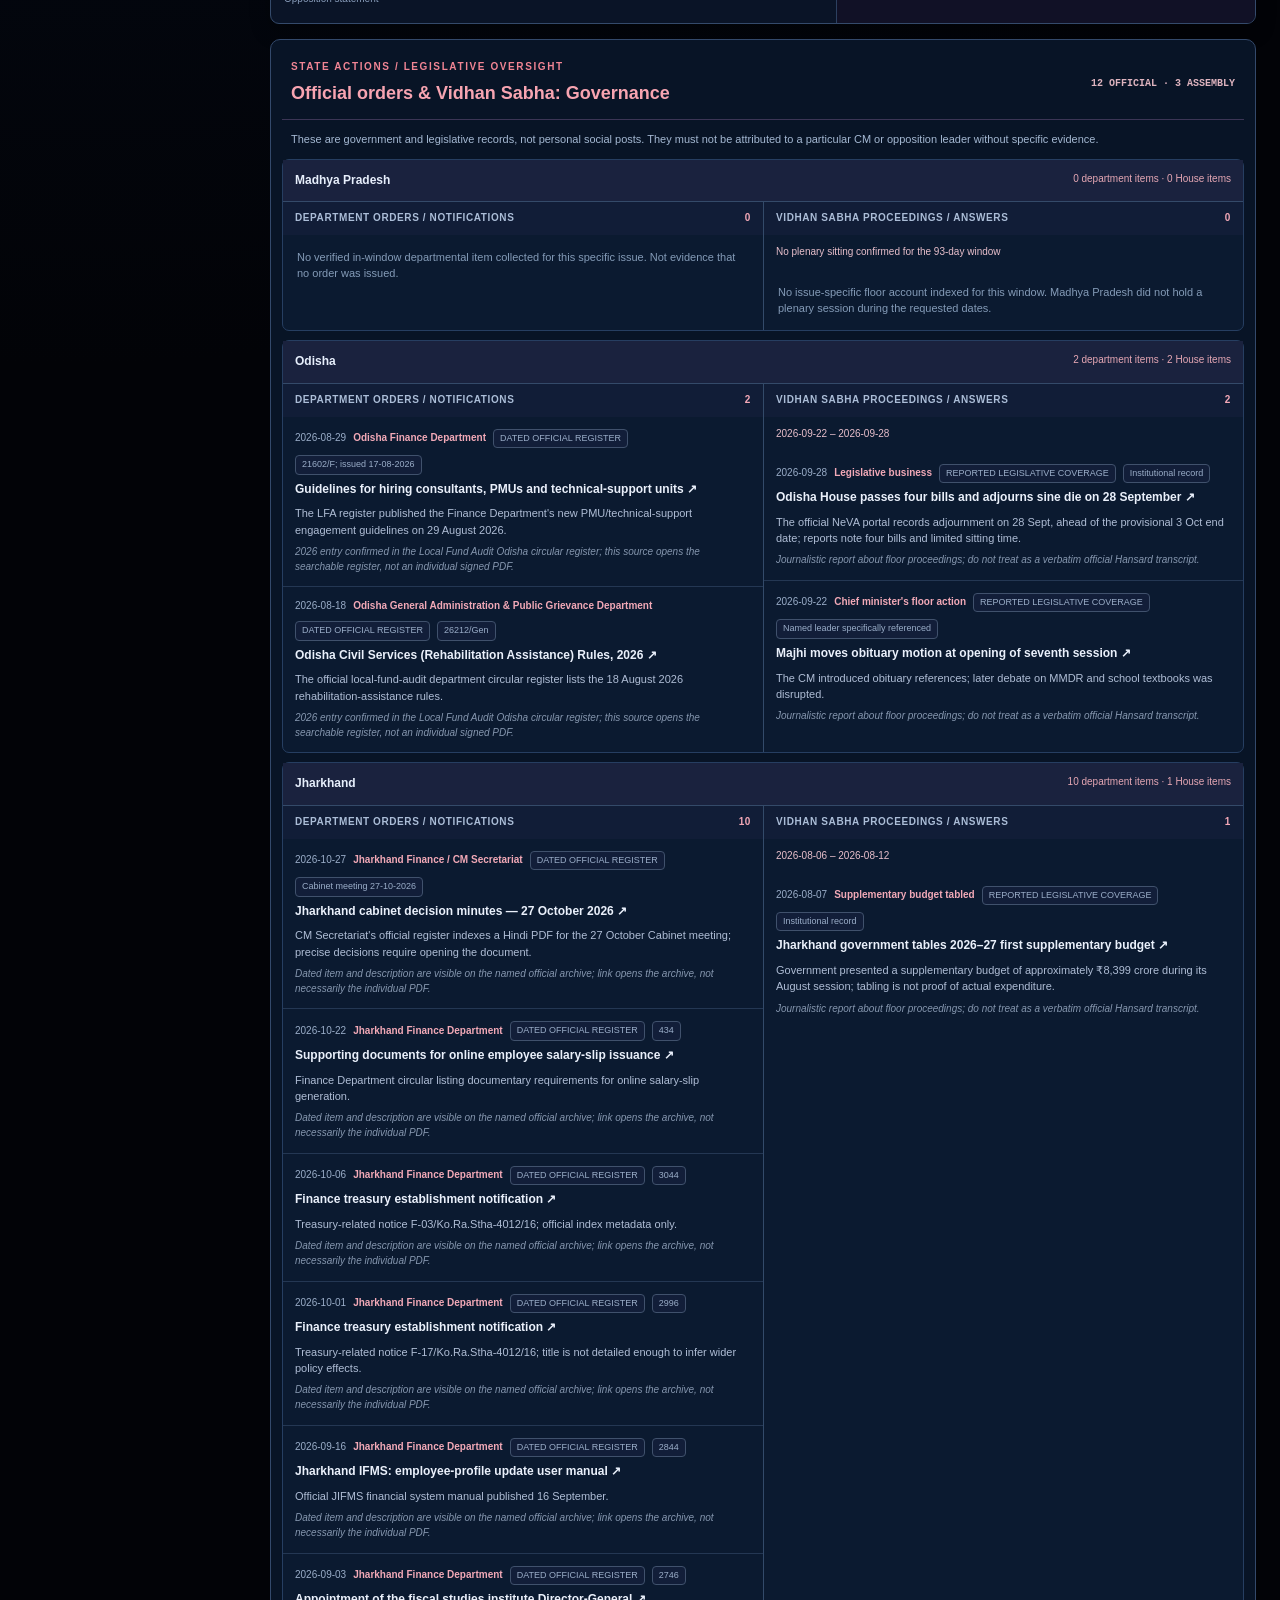
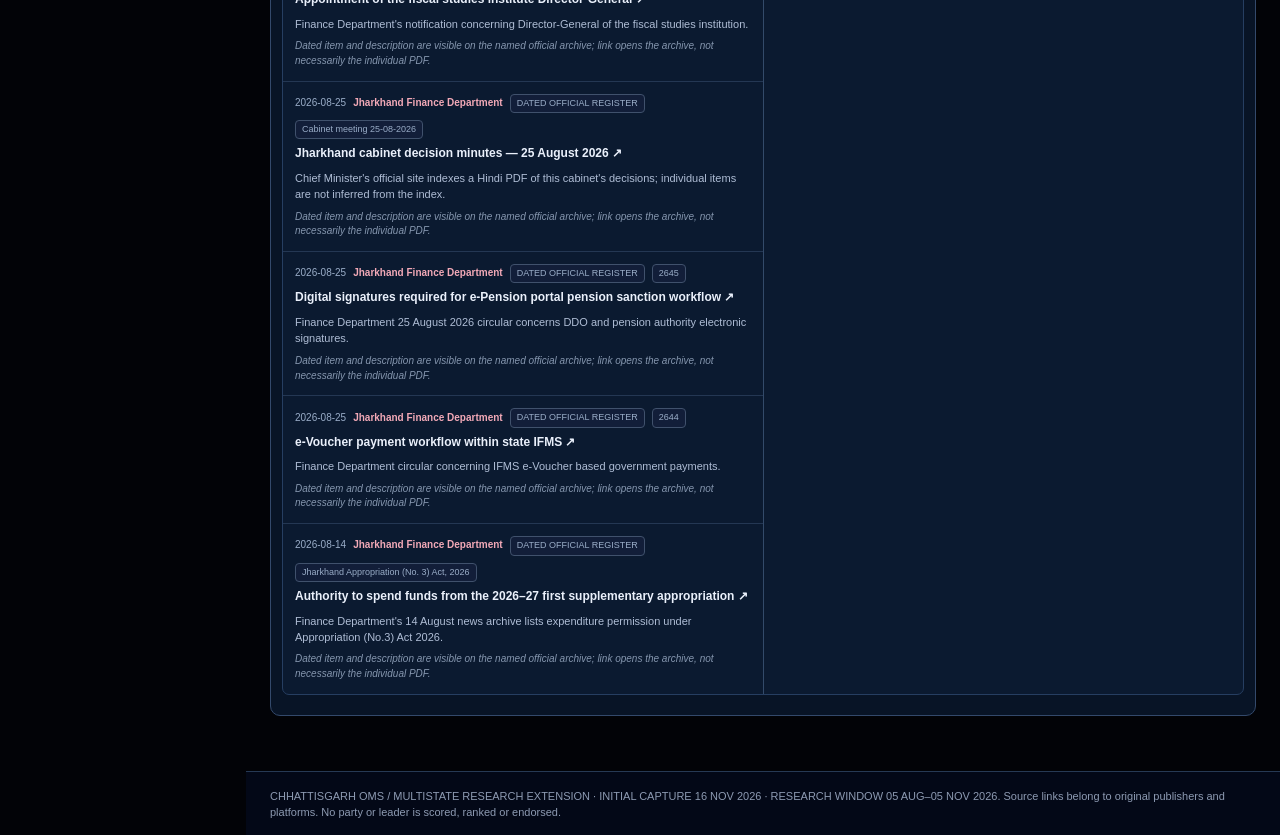
==== commit 28435d22: "Fix malformed comparative dossier issue header JavaScript and restore full filter interactivity" ====
--- a/comparative.html
+++ b/comparative.html
@@ -404,7 +404,7 @@
  let html="";
  for(const topic of issues){
   const tr=r.filter(x=>x.issue===topic),tp=p.filter(x=>x.issue===topic);
-  html+='<div class="dossier-topic-header"><div><span class="eyebrow">ISSUE '+(topic==="Other / general and ceremonial"?"EXTRA (NON-POLICY)":String(data.issues.indexOf(topic)+1).padStart(2,"0")+" / 10")</span><h3>'+e(topic)+'</h3></div><span class="dossier-count">'+tr.length+' NEWS · '+tp.filter(x=>x.platform==="X").length+' X LINKS</span></div>';
+  html+='<div class="dossier-topic-header"><div><span class="eyebrow">ISSUE '+(topic==="Other / general and ceremonial"?"EXTRA (NON-POLICY)":String(data.issues.indexOf(topic)+1).padStart(2,"0")+" / 10")+'</span><h3>'+e(topic)+'</h3></div><span class="dossier-count">'+tr.length+' NEWS · '+tp.filter(x=>x.platform==="X").length+' X LINKS</span></div>';
   for(const l of leaders){
    const nr=tr.filter(x=>x.leader===l.id),np=tp.filter(x=>x.leader===l.id);
    html+='<article class="dossier-leader"><header class="dossier-person"><div><strong>'+e(l.name)+'</strong><span>'+e(l.state)+' · '+e(l.role)+' · '+e(l.party)+'</span></div><b>'+nr.length+' NEWS / '+np.length+' POSTS</b></header><div class="dossier-columns"><section class="dossier-panel"><div class="dossier-panel-head">NEWSPAPER &amp; BROADCAST REPORTS <b>'+nr.length+'</b></div>'+(nr.length?nr.map(detailNews).join(""):'<p class="dossier-empty">No source collected in this research window for this leader and issue.</p>')+'</section><section class="dossier-panel"><div class="dossier-panel-head">ORIGINAL X / VIDEO PERMALINKS <b>'+np.length+'</b></div>'+(np.length?np.map(x=>detailPost(x,l)).join(""):'<p class="dossier-empty">No individual X/video permalink recovered. <a href="'+href(xsearch(l))+'" target="_blank" rel="noopener noreferrer">Search dated public posts ↗</a> (search only)</p>')+'</section></div></article>';
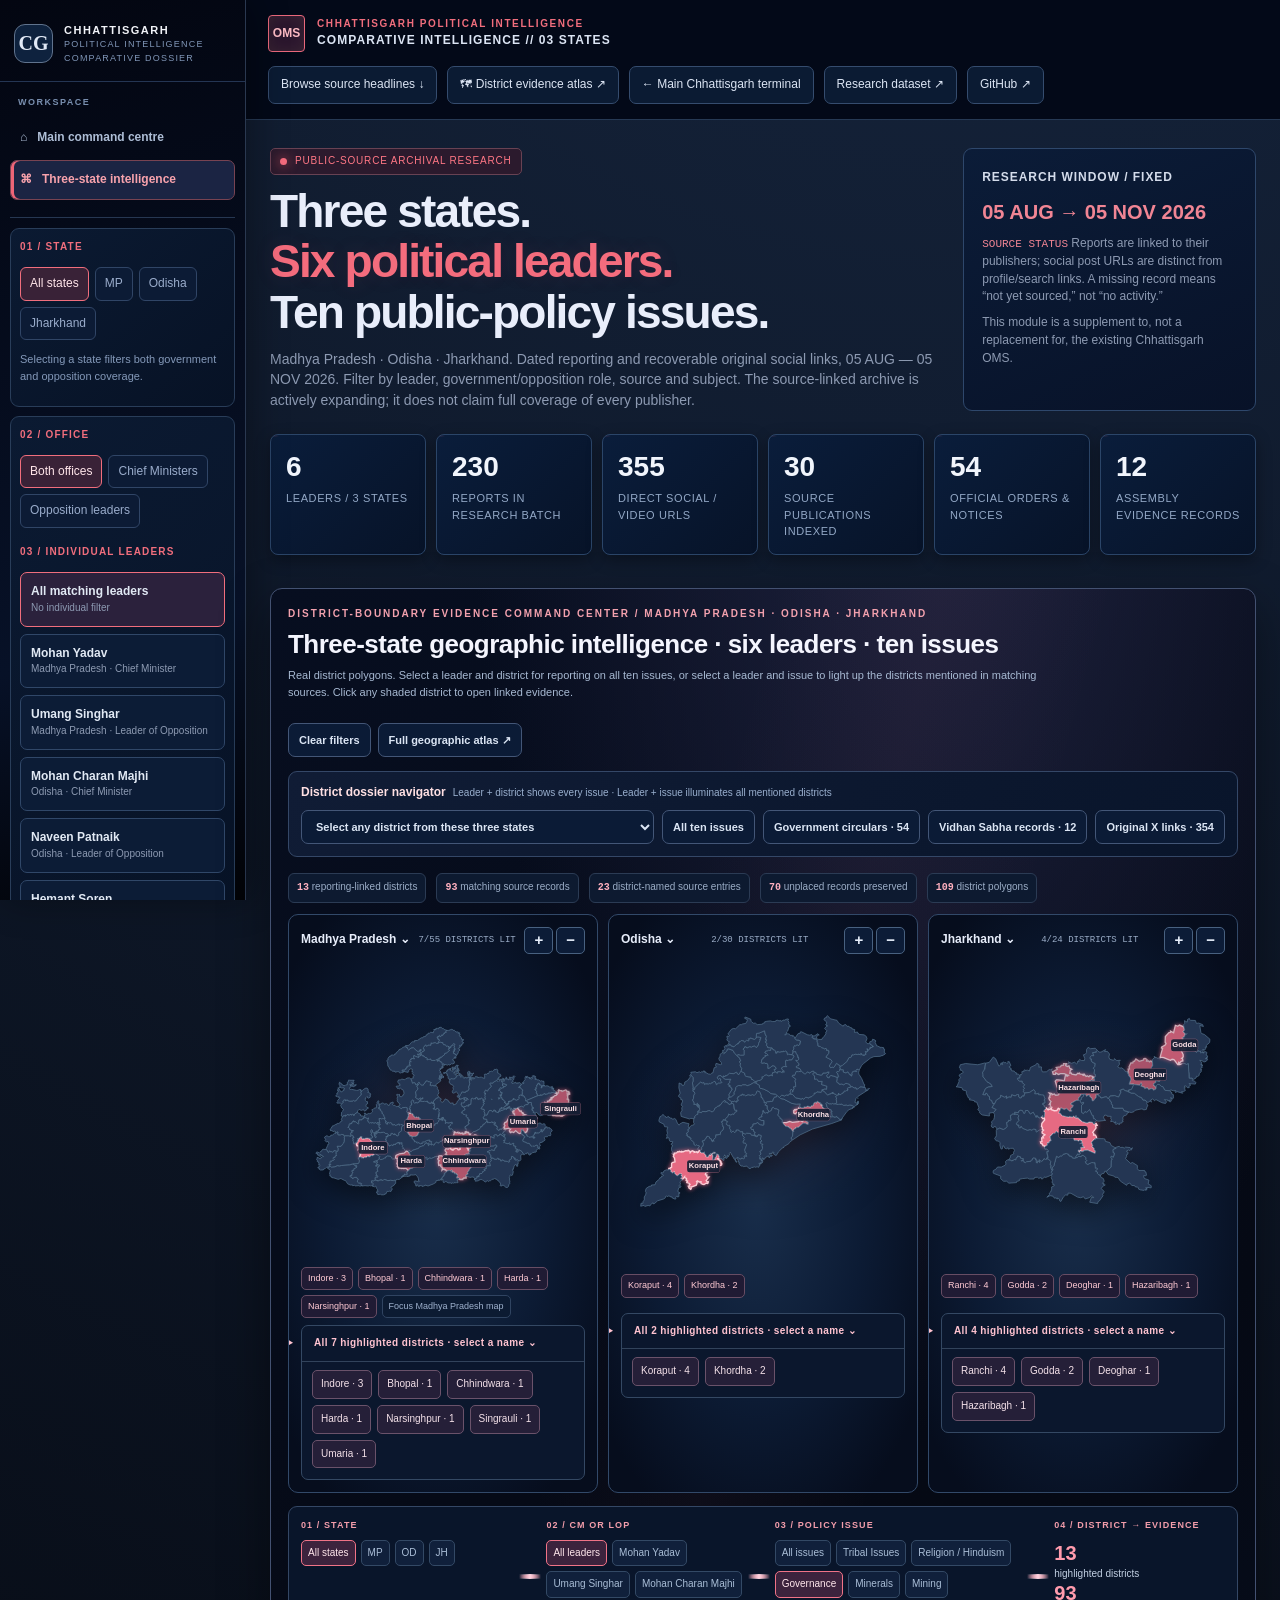
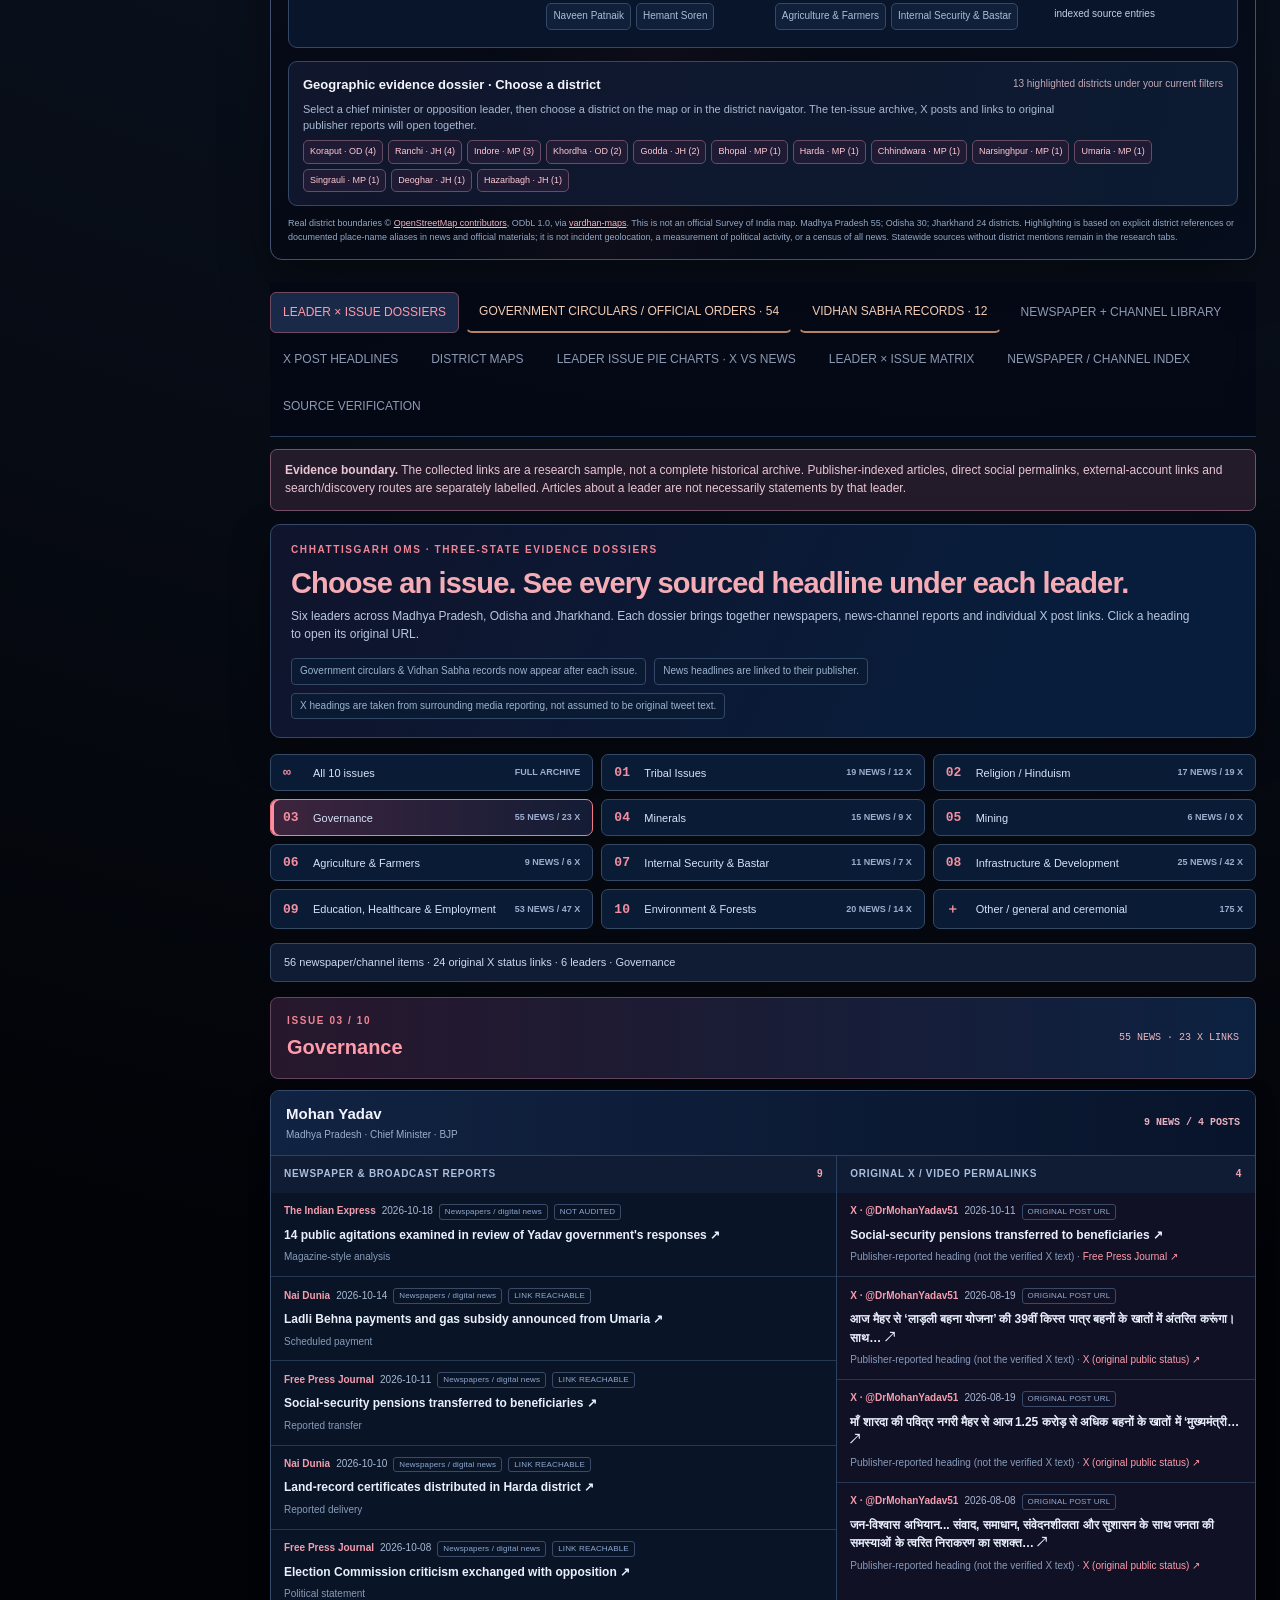
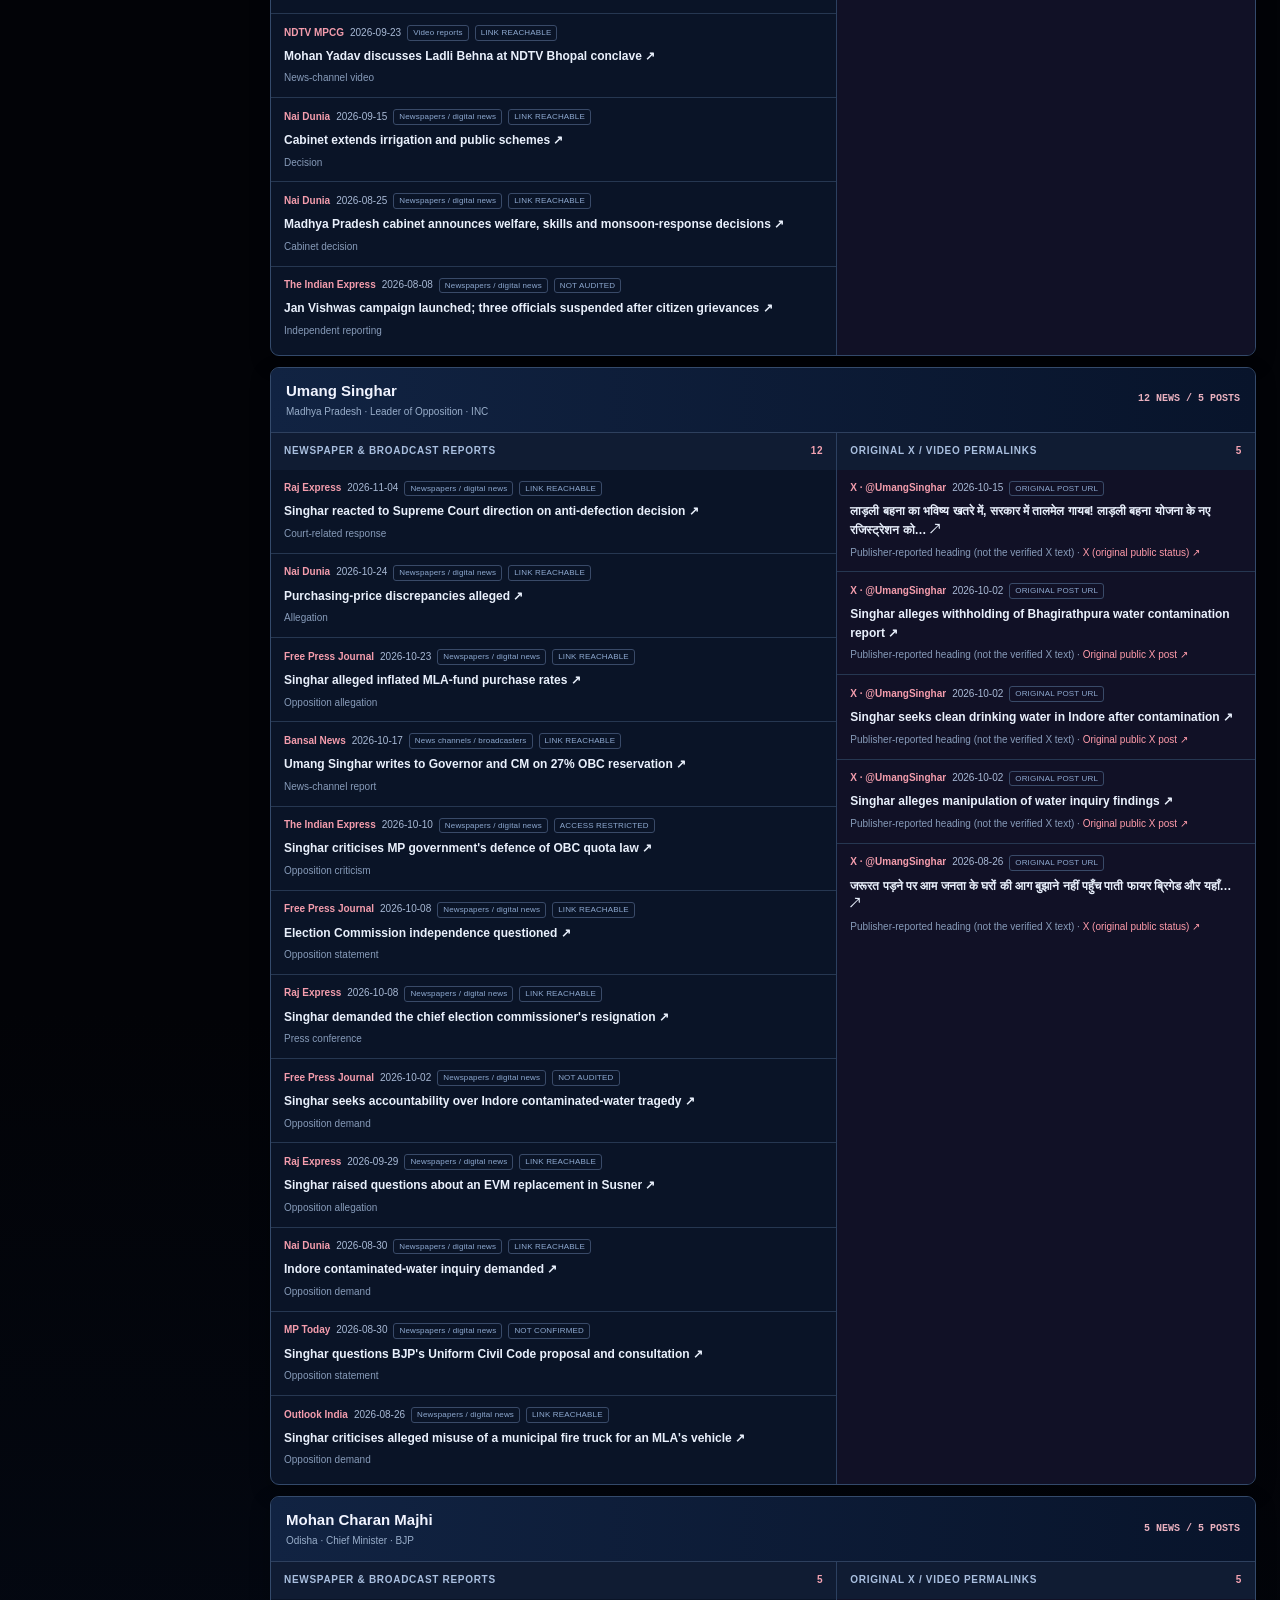
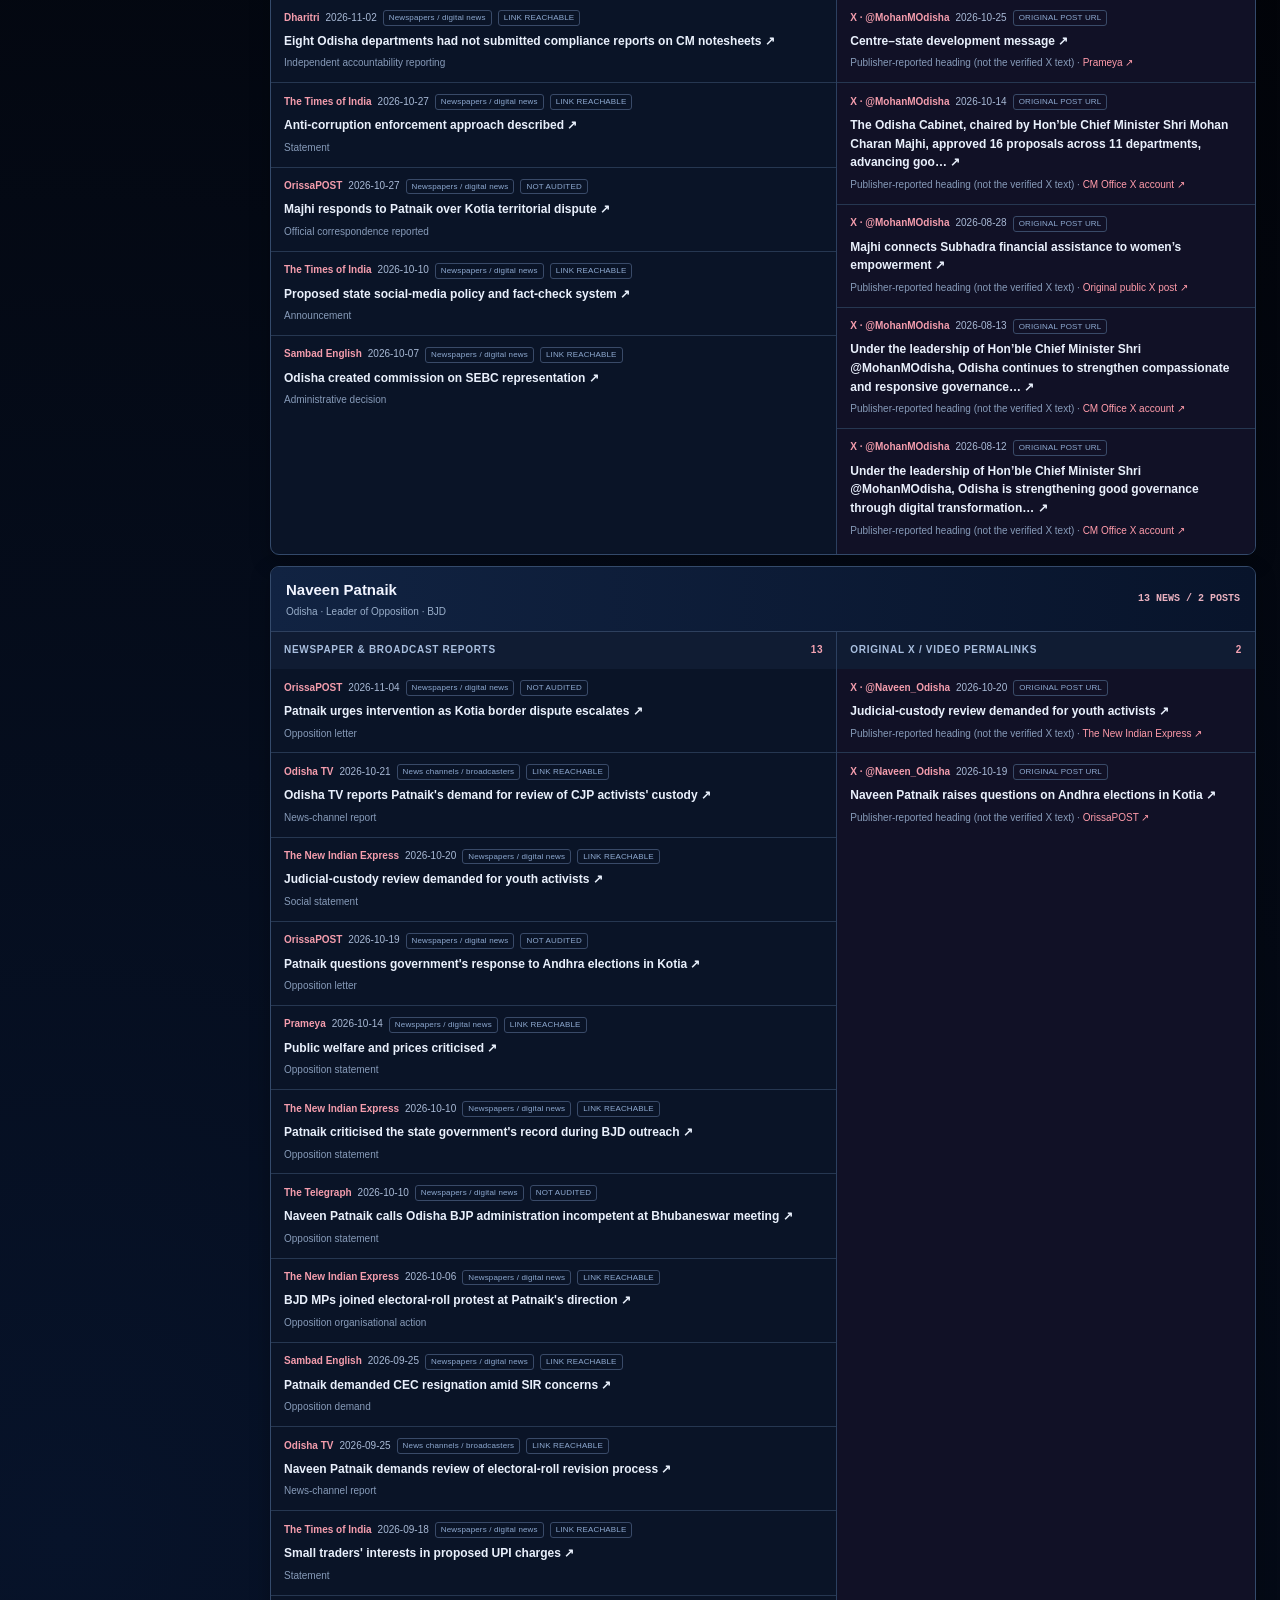
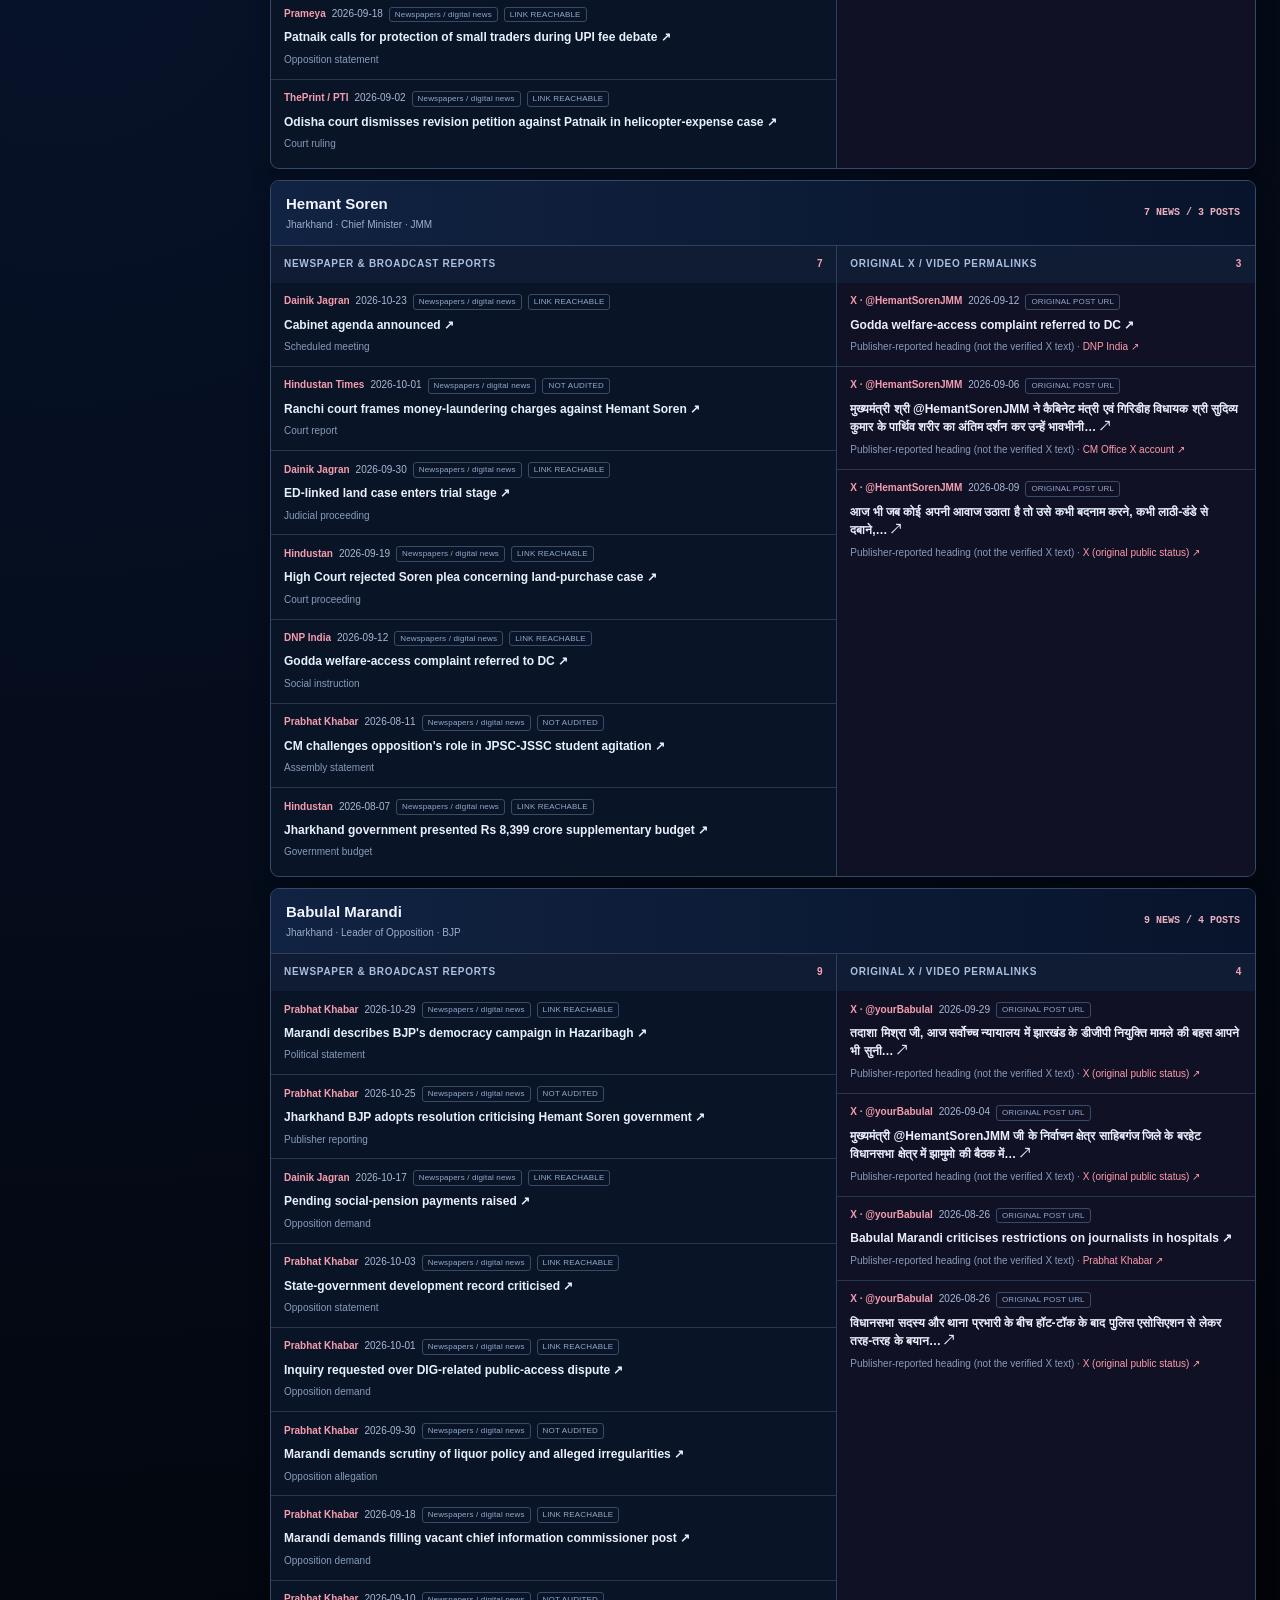
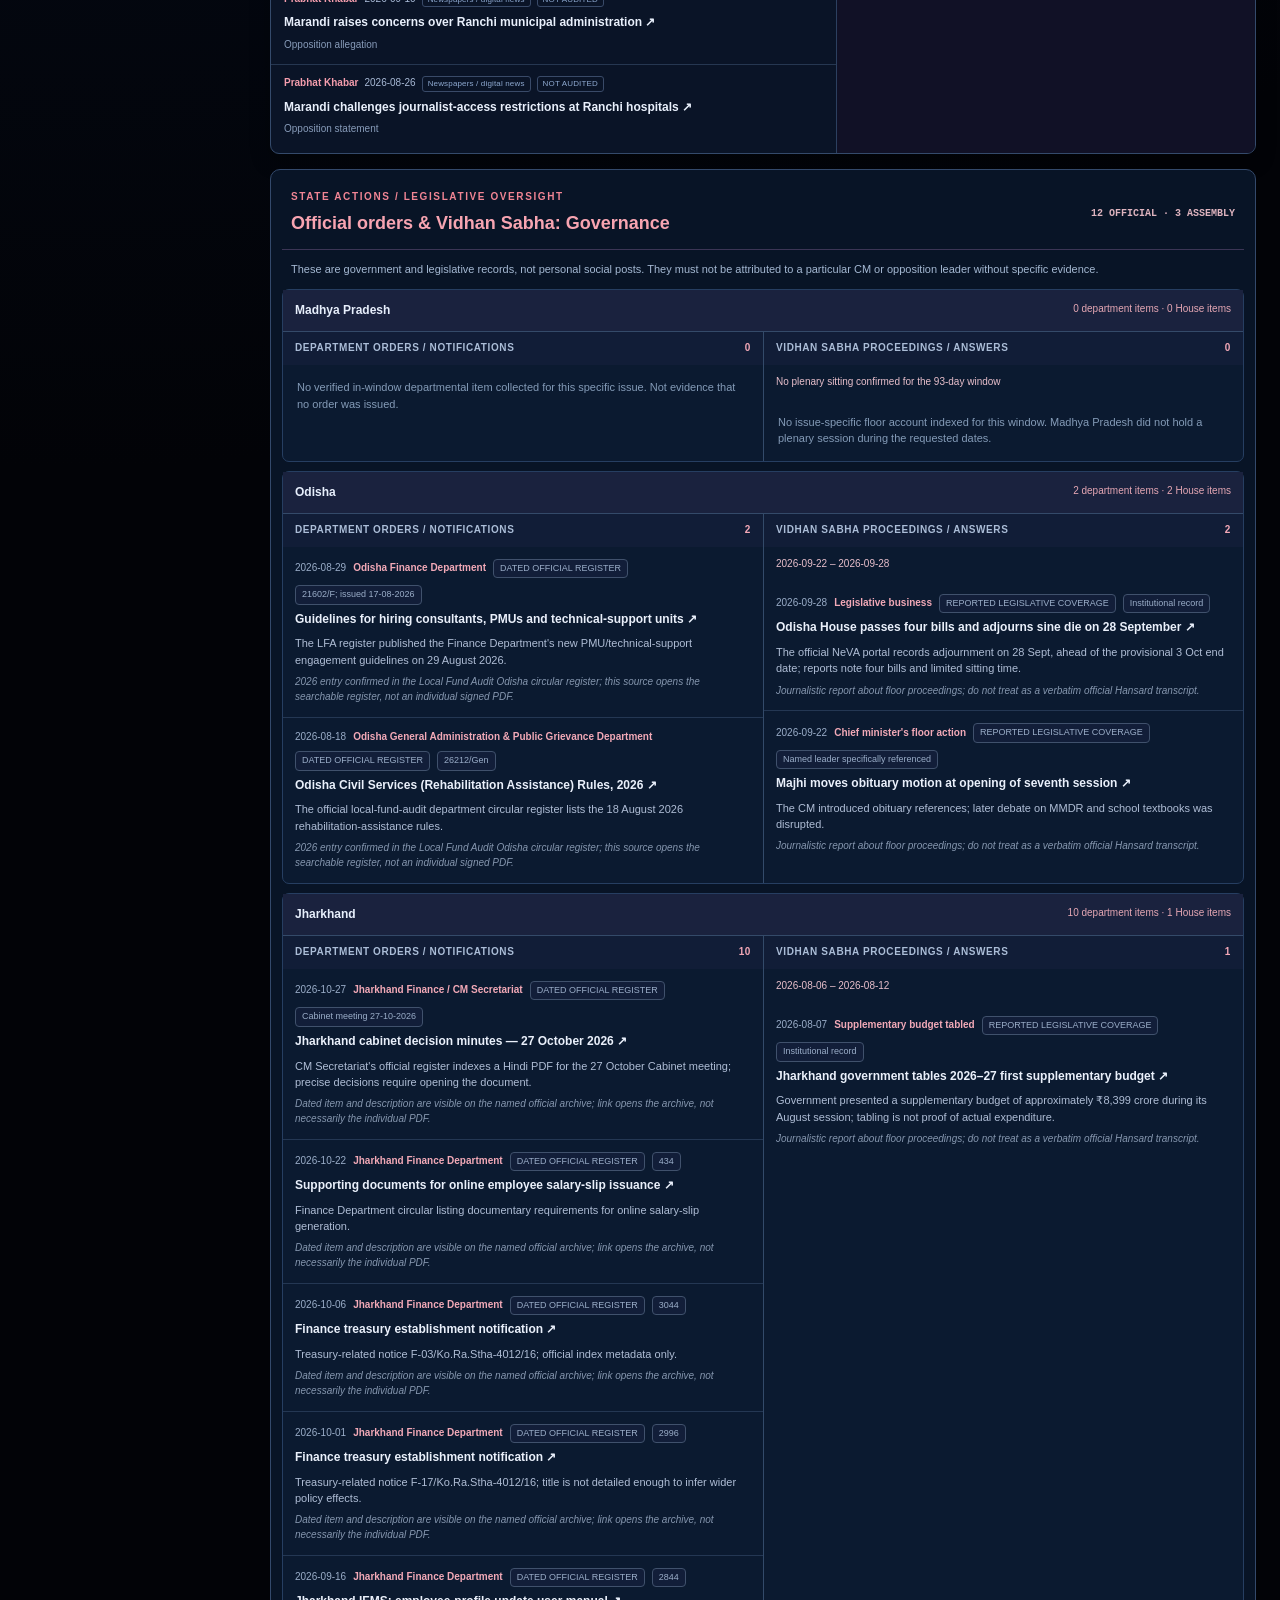
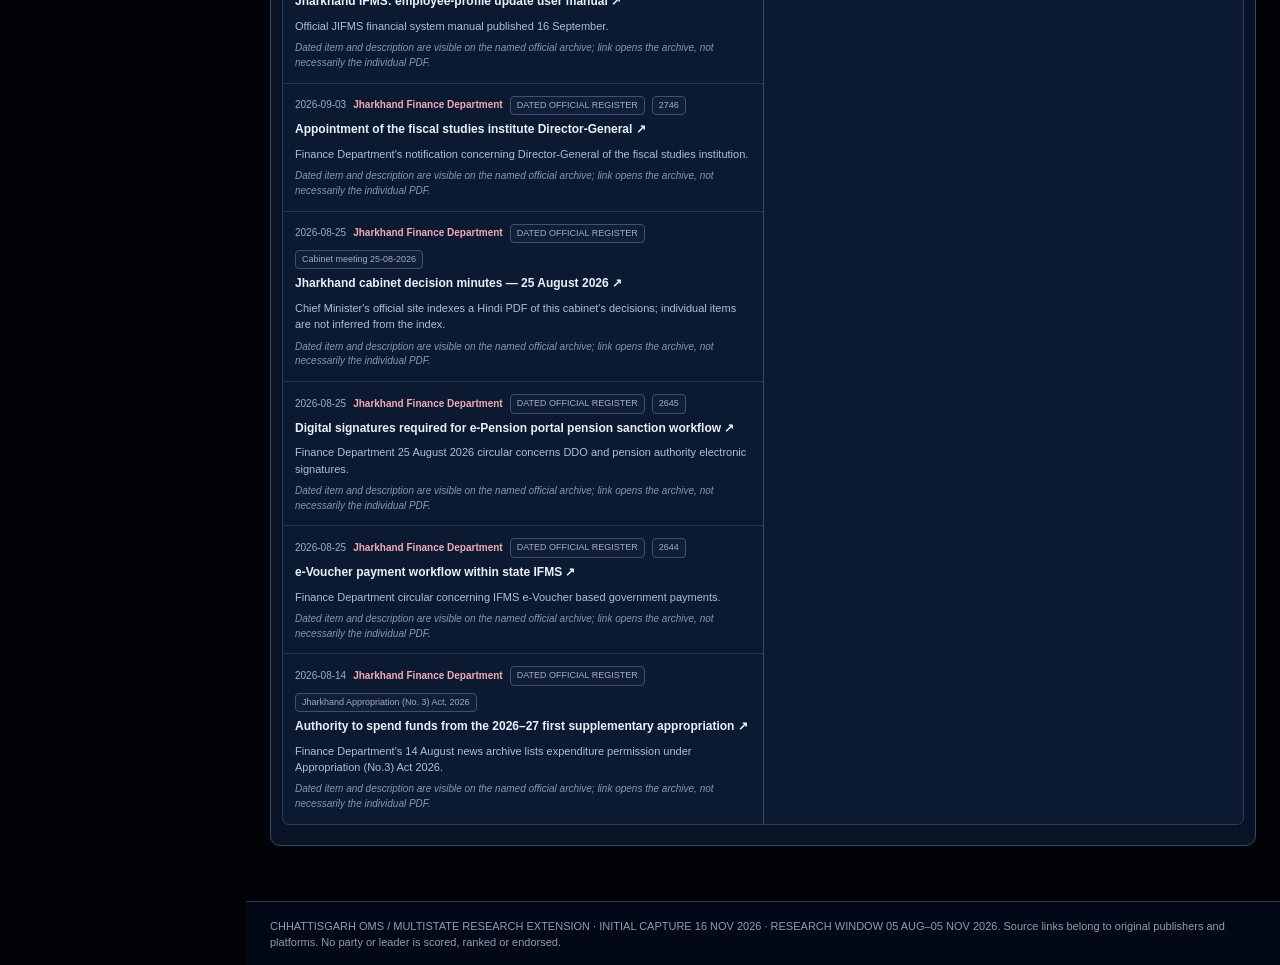
==== commit 5780b2ca: "Render all comparative issue-source and X headline links as static HTML" ====
--- a/comparative.html
+++ b/comparative.html
@@ -227,7 +227,7 @@
 <body><div class="shell">
 <header class="topbar"><div class="brand"><div class="mark">OMS</div><div><small>Chhattisgarh Political Intelligence</small><b>COMPARATIVE INTELLIGENCE // 03 STATES</b></div></div><nav class="toplinks"><a href="#reports">Browse source headlines ↓</a><a href="./district-atlas.html">🗺 District evidence atlas ↗</a><a href="./index.html">← Main Chhattisgarh terminal</a><a href="./comparative_states_2026.json" target="_blank" rel="noopener">Research dataset ↗</a><a href="https://github.com/Praddyspinoza/Chhattisgarh-oms-" target="_blank" rel="noopener">GitHub ↗</a></nav></header>
 <section class="hero"><div><span class="live">Public-source archival research</span><h1>Three states.<br><span>Six political leaders.</span><br>Ten public-policy issues.</h1><p>Madhya Pradesh · Odisha · Jharkhand. Dated reporting and recoverable original social links, 05 AUG — 05 NOV 2026. Filter by leader, government/opposition role, source and subject. The source-linked archive is actively expanding; it does not claim full coverage of every publisher.</p></div><div class="hero-right"><b>RESEARCH WINDOW / FIXED</b><strong>05 AUG → 05 NOV 2026</strong><p><span class="kb">SOURCE STATUS</span> Reports are linked to their publishers; social post URLs are distinct from profile/search links. A missing record means “not yet sourced,” not “no activity.”</p><p class="hint">This module is a supplement to, not a replacement for, the existing Chhattisgarh OMS.</p></div></section>
-<div class="metrics"><div class="metric"><strong id="nLeaders">6</strong><span>Leaders / 3 states</span></div><div class="metric"><strong id="nReports">230</strong><span>Reports in research batch</span></div><div class="metric"><strong id="nPosts">209</strong><span>Direct social / video URLs</span></div><div class="metric"><strong id="nSources">31</strong><span>Source publications indexed</span></div><div class="metric"><strong id="nGov">54</strong><span>Official orders &amp; notices</span></div><div class="metric"><strong id="nAssembly">12</strong><span>Assembly evidence records</span></div></div>
+<div class="metrics"><div class="metric"><strong id="nLeaders">6</strong><span>Leaders / 3 states</span></div><div class="metric"><strong id="nReports">230</strong><span>Reports in research batch</span></div><div class="metric"><strong id="nPosts">355</strong><span>Direct social / video URLs</span></div><div class="metric"><strong id="nSources">31</strong><span>Source publications indexed</span></div><div class="metric"><strong id="nGov">54</strong><span>Official orders &amp; notices</span></div><div class="metric"><strong id="nAssembly">12</strong><span>Assembly evidence records</span></div></div>
 <div class="layout">
 <aside class="sidebar"><div class="cg-brand"><div class="cg-mark">CG</div><div><b>CHHATTISGARH</b><small>POLITICAL INTELLIGENCE<br>COMPARATIVE DOSSIER</small></div></div><p class="cg-navcap">WORKSPACE</p><a class="cg-navitem" href="./index.html">⌂ &nbsp; Main command centre</a><span class="cg-navitem active">⌘ &nbsp; Three-state intelligence</span><div class="cg-railrule"></div>
 <section class="group"><h2>01 / State</h2><div class="pillrow" id="states"></div><p class="hint">Selecting a state filters both government and opposition coverage.</p></section>
@@ -239,9 +239,9 @@
 <div id="omsCommandMap" role="region" aria-label="Three-state interactive comparative district evidence command center"><div class="panel" style="padding:18px;margin:15px 0">Loading the three-state comparative district intelligence map…</div></div>
 <div class="tabs" role="tablist" aria-label="Comparative views"><button class="tab active" data-tab="dossiers">LEADER × ISSUE DOSSIERS</button><button class="tab" data-tab="official">GOVERNMENT CIRCULARS / OFFICIAL ORDERS · 54</button><button class="tab" data-tab="assembly">VIDHAN SABHA RECORDS · 12</button><button class="tab" data-tab="reports">NEWSPAPER + CHANNEL LIBRARY</button><button class="tab" data-tab="social">X POST HEADLINES</button><button class="tab" data-tab="districtmap">DISTRICT MAPS</button><button class="tab" data-tab="analytics">LEADER ISSUE PIE CHARTS · X VS NEWS</button><button class="tab" data-tab="overview">LEADER × ISSUE MATRIX</button><button class="tab" data-tab="sources">NEWSPAPER / CHANNEL INDEX</button><button class="tab" data-tab="method">SOURCE VERIFICATION</button></div>
 <div class="warning"><b>Evidence boundary.</b> The collected links are a research sample, not a complete historical archive. Publisher-indexed articles, direct social permalinks, external-account links and search/discovery routes are separately labelled. Articles about a leader are not necessarily statements by that leader.</div>
-<section class="section" id="dossiers"><div class="dossier-intro"><div class="eyebrow">CHHATTISGARH OMS · THREE-STATE EVIDENCE DOSSIERS</div><h2>Choose an issue. See every sourced headline under each leader.</h2><p>Six leaders across Madhya Pradesh, Odisha and Jharkhand. Each dossier brings together newspapers, news-channel reports and individual X post links. Click a heading to open its original URL.</p><div class="dossier-legend"><span>Government circulars &amp; Vidhan Sabha records now appear after each issue.</span><span>News headlines are linked to their publisher.</span><span>X headings are taken from surrounding media reporting, not assumed to be original tweet text.</span></div></div><div id="topicPicker" class="topic-picker"><button type="button" class="topic-choice" data-dossier-topic="all"><span class="topic-choice-num">∞</span><span>All 10 issues</span><b>FULL ARCHIVE</b></button><button type="button" class="topic-choice " data-dossier-topic="Tribal Issues"><span class="topic-choice-num">01</span><span>Tribal Issues</span><b>15 news / 1 X</b></button><button type="button" class="topic-choice " data-dossier-topic="Religion / Hinduism"><span class="topic-choice-num">02</span><span>Religion / Hinduism</span><b>12 news / 6 X</b></button><button type="button" class="topic-choice active" data-dossier-topic="Governance"><span class="topic-choice-num">03</span><span>Governance</span><b>42 news / 4 X</b></button><button type="button" class="topic-choice " data-dossier-topic="Minerals"><span class="topic-choice-num">04</span><span>Minerals</span><b>13 news / 0 X</b></button><button type="button" class="topic-choice " data-dossier-topic="Mining"><span class="topic-choice-num">05</span><span>Mining</span><b>4 news / 0 X</b></button><button type="button" class="topic-choice " data-dossier-topic="Agriculture &amp; Farmers"><span class="topic-choice-num">06</span><span>Agriculture &amp; Farmers</span><b>7 news / 3 X</b></button><button type="button" class="topic-choice " data-dossier-topic="Internal Security &amp; Bastar"><span class="topic-choice-num">07</span><span>Internal Security &amp; Bastar</span><b>9 news / 4 X</b></button><button type="button" class="topic-choice " data-dossier-topic="Infrastructure &amp; Development"><span class="topic-choice-num">08</span><span>Infrastructure &amp; Development</span><b>16 news / 3 X</b></button><button type="button" class="topic-choice " data-dossier-topic="Education, Healthcare &amp; Employment"><span class="topic-choice-num">09</span><span>Education, Healthcare &amp; Employment</span><b>45 news / 14 X</b></button><button type="button" class="topic-choice " data-dossier-topic="Environment &amp; Forests"><span class="topic-choice-num">10</span><span>Environment &amp; Forests</span><b>15 news / 3 X</b></button></div><div class="dossier-counts" id="dossierStats">15 news · 1 X posts · 6 leaders</div><div id="dossierList"><!-- STATIC_DOSSIERS_START --><div class="dossier-topic-header"><div><span class="eyebrow">SELECTED ISSUE · 03 / 10</span><h3>Governance</h3></div><span class="dossier-count">55 news · 19 X posts</span></div><article class="dossier-leader"><header class="dossier-person"><div><strong>Mohan Yadav</strong><span>Madhya Pradesh · Chief Minister · BJP</span></div><b>9 news / 4 posts</b></header><div class="dossier-columns"><section class="dossier-panel"><div class="dossier-panel-head">NEWSPAPER & BROADCAST REPORTS <b>9</b></div><div class="dossier-link"><div class="dossier-byline"><b>The Indian Express</b><time>2026-10-18</time><span>NEWSPAPER / NEWS</span><span>NOT AUDITED</span></div><a class="dossier-headline" href="https://indianexpress.com/article/political-pulse/madhya-pradesh-protests-mohan-yadav-shivraj-singh-chouhan-tribal-demolition-10926263/" target="_blank" rel="noopener noreferrer">14 public agitations examined in review of Yadav government&#39;s responses ↗</a><div class="dossier-subtitle">Magazine-style analysis</div></div><div class="dossier-link"><div class="dossier-byline"><b>Nai Dunia</b><time>2026-10-14</time><span>NEWSPAPER / NEWS</span><span>LINK REACHABLE</span></div><a class="dossier-headline" href="https://www.naidunia.com/madhya-pradesh/bhopal-cm-mohan-yadav-to-distribute-the-41st-installment-to-ladli-behnas-in-umaria-today-8469806" target="_blank" rel="noopener noreferrer">Ladli Behna payments and gas subsidy announced from Umaria ↗</a><div class="dossier-subtitle">Scheduled payment</div></div><div class="dossier-link"><div class="dossier-byline"><b>Free Press Journal</b><time>2026-10-11</time><span>NEWSPAPER / NEWS</span><span>LINK REACHABLE</span></div><a class="dossier-headline" href="https://www.freepressjournal.in/bhopal/mp-cm-mohan-yadav-transfers-213-crore-to-over-35-lakh-social-security-pension-beneficiaries-video" target="_blank" rel="noopener noreferrer">Social-security pensions transferred to beneficiaries ↗</a><div class="dossier-subtitle">Reported transfer</div></div><div class="dossier-link"><div class="dossier-byline"><b>Nai Dunia</b><time>2026-10-10</time><span>NEWSPAPER / NEWS</span><span>LINK REACHABLE</span></div><a class="dossier-headline" href="https://www.naidunia.com/madhya-pradesh/bhopal-villagers-in-harda-receive-land-ownership-rights-cm-mohan-yadav-hands-over-registry-certificates-8469060" target="_blank" rel="noopener noreferrer">Land-record certificates distributed in Harda district ↗</a><div class="dossier-subtitle">Reported delivery</div></div><div class="dossier-link"><div class="dossier-byline"><b>Free Press Journal</b><time>2026-10-08</time><span>NEWSPAPER / NEWS</span><span>LINK REACHABLE</span></div><a class="dossier-headline" href="https://www.freepressjournal.in/bhopal/congress-should-introspect-instead-of-blaming-ec-for-its-defeat-says-cm-mohan-yadav" target="_blank" rel="noopener noreferrer">Election Commission criticism exchanged with opposition ↗</a><div class="dossier-subtitle">Political statement</div></div><div class="dossier-link"><div class="dossier-byline"><b>NDTV MPCG</b><time>2026-09-23</time><span>BROADCAST VIDEO</span><span>LINK REACHABLE</span></div><a class="dossier-headline" href="https://mpcg.ndtv.in/videos/cm-mohan-yadav-says-congress-s-hojma-shakti-is-weakening-due-to-ladli-behna-yojana-at-ndtv-mpcg-conc-1163032" target="_blank" rel="noopener noreferrer">Mohan Yadav discusses Ladli Behna at NDTV Bhopal conclave ↗</a><div class="dossier-subtitle">News-channel video</div></div><div class="dossier-link"><div class="dossier-byline"><b>Nai Dunia</b><time>2026-09-15</time><span>NEWSPAPER / NEWS</span><span>LINK REACHABLE</span></div><a class="dossier-headline" href="https://www.naidunia.com/madhya-pradesh/bhopal-mp-cabinet-decisions-2026-mohan-yadav-irrigation-projects-2031-tribal-teachers-salary-8463653" target="_blank" rel="noopener noreferrer">Cabinet extends irrigation and public schemes ↗</a><div class="dossier-subtitle">Decision</div></div><div class="dossier-link"><div class="dossier-byline"><b>Nai Dunia</b><time>2026-08-25</time><span>NEWSPAPER / NEWS</span><span>LINK REACHABLE</span></div><a class="dossier-headline" href="https://www.naidunia.com/madhya-pradesh/bhopal-mp-cabinet-meeting-gift-for-ladli-behna-beneficiaries-for-raksha-bandhan-emphasis-on-youth-skill-development-strategy-formulated-for-investment-8459404" target="_blank" rel="noopener noreferrer">Madhya Pradesh cabinet announces welfare, skills and monsoon-response decisions ↗</a><div class="dossier-subtitle">Cabinet decision</div></div><div class="dossier-link"><div class="dossier-byline"><b>The Indian Express</b><time>2026-08-08</time><span>NEWSPAPER / NEWS</span><span>NOT AUDITED</span></div><a class="dossier-headline" href="https://indianexpress.com/article/india/3-officials-suspended-after-citizen-complaints-reach-madhya-pradesh-cm-mohan-yadavs-ear-10823135/" target="_blank" rel="noopener noreferrer">Jan Vishwas campaign launched; three officials suspended after citizen grievances ↗</a><div class="dossier-subtitle">Independent reporting</div></div></section><section class="dossier-panel"><div class="dossier-panel-head">ORIGINAL X / VIDEO LINKS <b>4</b></div><div class="dossier-link"><div class="dossier-byline"><b>X · @DrMohanYadav51</b><time>2026-10-11</time><span>ORIGINAL POST URL</span></div><a class="dossier-headline" href="https://x.com/DrMohanYadav51/status/2109205338583072840" target="_blank" rel="noopener noreferrer">Social-security pensions transferred to beneficiaries ↗</a><div class="dossier-subtitle">Headline based on reporting · <a class="" href="https://www.freepressjournal.in/bhopal/mp-cm-mohan-yadav-transfers-213-crore-to-over-35-lakh-social-security-pension-beneficiaries-video" target="_blank" rel="noopener noreferrer">Corroborating report ↗</a></div></div><div class="dossier-link"><div class="dossier-byline"><b>X · @DrMohanYadav51</b><time>2026-08-19</time><span>ORIGINAL POST URL</span></div><a class="dossier-headline" href="https://x.com/DrMohanYadav51/status/2089905834101018722" target="_blank" rel="noopener noreferrer">आज मैहर से ‘लाड़ली बहना योजना’ की 39वीं किस्त पात्र बहनों के खातों में अंतरित करूंगा। साथ… ↗</a><div class="dossier-subtitle">Headline based on retrieved X status · <a class="" href="https://x.com/DrMohanYadav51/status/2089905834101018722" target="_blank" rel="noopener noreferrer">Original X status ↗</a></div></div><div class="dossier-link"><div class="dossier-byline"><b>X · @DrMohanYadav51</b><time>2026-08-19</time><span>ORIGINAL POST URL</span></div><a class="dossier-headline" href="https://x.com/DrMohanYadav51/status/2090018493215433143" target="_blank" rel="noopener noreferrer">माँ शारदा की पवित्र नगरी मैहर से आज 1.25 करोड़ से अधिक बहनों के खातों में ‘मुख्यमंत्री… ↗</a><div class="dossier-subtitle">Headline based on retrieved X status · <a class="" href="https://x.com/DrMohanYadav51/status/2090018493215433143" target="_blank" rel="noopener noreferrer">Original X status ↗</a></div></div><div class="dossier-link"><div class="dossier-byline"><b>X · @DrMohanYadav51</b><time>2026-08-08</time><span>ORIGINAL POST URL</span></div><a class="dossier-headline" href="https://x.com/DrMohanYadav51/status/2085935482219749724" target="_blank" rel="noopener noreferrer">जन-विश्वास अभियान... संवाद, समाधान, संवेदनशीलता और सुशासन के साथ जनता की समस्याओं के त्वरित निराकरण का सशक्त… ↗</a><div class="dossier-subtitle">Headline based on retrieved X status · <a class="" href="https://x.com/DrMohanYadav51/status/2085935482219749724" target="_blank" rel="noopener noreferrer">Original X status ↗</a></div></div></section></div></article><article class="dossier-leader"><header class="dossier-person"><div><strong>Umang Singhar</strong><span>Madhya Pradesh · Leader of Opposition · INC</span></div><b>12 news / 5 posts</b></header><div class="dossier-columns"><section class="dossier-panel"><div class="dossier-panel-head">NEWSPAPER & BROADCAST REPORTS <b>12</b></div><div class="dossier-link"><div class="dossier-byline"><b>Raj Express</b><time>2026-11-04</time><span>NEWSPAPER / NEWS</span><span>LINK REACHABLE</span></div><a class="dossier-headline" href="https://rajexpress.com/madhya-pradesh-news/bina-mla-nirmala-sapre-supreme-court-order-umang-singhar-anti-defection-law-vivek-tankha-20261104083818" target="_blank" rel="noopener noreferrer">Singhar reacted to Supreme Court direction on anti-defection decision ↗</a><div class="dossier-subtitle">Court-related response</div></div><div class="dossier-link"><div class="dossier-byline"><b>Nai Dunia</b><time>2026-10-24</time><span>NEWSPAPER / NEWS</span><span>LINK REACHABLE</span></div><a class="dossier-headline" href="https://www.naidunia.com/madhya-pradesh/bhopal-umang-singhar-targets-irregularities-in-procurement-within-urban-local-bodies-in-mp-8471956" target="_blank" rel="noopener noreferrer">Purchasing-price discrepancies alleged ↗</a><div class="dossier-subtitle">Allegation</div></div><div class="dossier-link"><div class="dossier-byline"><b>Free Press Journal</b><time>2026-10-23</time><span>NEWSPAPER / NEWS</span><span>LINK REACHABLE</span></div><a class="dossier-headline" href="https://www.freepressjournal.in/bhopal/bhopal-lop-umang-singhar-alleges-mla-fund-corruption-claims-60000-water-tanker-costs-25-lakh-under-government-rates" target="_blank" rel="noopener noreferrer">Singhar alleged inflated MLA-fund purchase rates ↗</a><div class="dossier-subtitle">Opposition allegation</div></div><div class="dossier-link"><div class="dossier-byline"><b>Bansal News</b><time>2026-10-17</time><span>NEWS CHANNEL</span><span>LINK REACHABLE</span></div><a class="dossier-headline" href="https://bansalnews.com/madhya-pradesh/bhopal/mp-obc-27-percent-reservation-umang-singhar-letter-cm-governor-zss-12684887" target="_blank" rel="noopener noreferrer">Umang Singhar writes to Governor and CM on 27% OBC reservation ↗</a><div class="dossier-subtitle">News-channel report</div></div><div class="dossier-link"><div class="dossier-byline"><b>The Indian Express</b><time>2026-10-10</time><span>NEWSPAPER / NEWS</span><span>ACCESS RESTRICTED</span></div><a class="dossier-headline" href="https://indianexpress.com/article/india/india-news-live-updates-10-october-2026-delhi-mumbai-lucknow-weather-cjp-protest-rahul-gandhi-vijay-opposition-10915008/" target="_blank" rel="noopener noreferrer">Singhar criticises MP government&#39;s defence of OBC quota law ↗</a><div class="dossier-subtitle">Opposition criticism</div></div><div class="dossier-link"><div class="dossier-byline"><b>Free Press Journal</b><time>2026-10-08</time><span>NEWSPAPER / NEWS</span><span>LINK REACHABLE</span></div><a class="dossier-headline" href="https://www.freepressjournal.in/bhopal/congress-should-introspect-instead-of-blaming-ec-for-its-defeat-says-cm-mohan-yadav" target="_blank" rel="noopener noreferrer">Election Commission independence questioned ↗</a><div class="dossier-subtitle">Opposition statement</div></div><div class="dossier-link"><div class="dossier-byline"><b>Raj Express</b><time>2026-10-08</time><span>NEWSPAPER / NEWS</span><span>LINK REACHABLE</span></div><a class="dossier-headline" href="https://rajexpress.com/madhya-pradesh-news/bhopal-umang-singhar-press-conference-bjp-goverment-election-commission" target="_blank" rel="noopener noreferrer">Singhar demanded the chief election commissioner&#39;s resignation ↗</a><div class="dossier-subtitle">Press conference</div></div><div class="dossier-link"><div class="dossier-byline"><b>Free Press Journal</b><time>2026-10-02</time><span>NEWSPAPER / NEWS</span><span>NOT AUDITED</span></div><a class="dossier-headline" href="https://www.freepressjournal.in/amp/indore/indores-bhagirathpura-water-tragedy-umang-singhar-seeks-10-lakh-compensation-action-over-civic-lapses" target="_blank" rel="noopener noreferrer">Singhar seeks accountability over Indore contaminated-water tragedy ↗</a><div class="dossier-subtitle">Opposition demand</div></div><div class="dossier-link"><div class="dossier-byline"><b>Raj Express</b><time>2026-09-29</time><span>NEWSPAPER / NEWS</span><span>LINK REACHABLE</span></div><a class="dossier-headline" href="https://rajexpress.com/madhya-pradesh-news/rahul-gandhi-balaghat-visit-october-1-umang-singhar-child-deaths-mp-news-hindi" target="_blank" rel="noopener noreferrer">Singhar raised questions about an EVM replacement in Susner ↗</a><div class="dossier-subtitle">Opposition allegation</div></div><div class="dossier-link"><div class="dossier-byline"><b>Nai Dunia</b><time>2026-08-30</time><span>NEWSPAPER / NEWS</span><span>LINK REACHABLE</span></div><a class="dossier-headline" href="https://org496stg.naidunia.com/madhya-pradesh/indore-the-investigation-report-on-bhagirathpura-should-be-made-public-8460478" target="_blank" rel="noopener noreferrer">Indore contaminated-water inquiry demanded ↗</a><div class="dossier-subtitle">Opposition demand</div></div><div class="dossier-link"><div class="dossier-byline"><b>MP Today</b><time>2026-08-30</time><span>NEWSPAPER / NEWS</span><span>LINK NOT CONFIRMED</span></div><a class="dossier-headline" href="https://mptoday.in/congress-government-ucc-remove-umang-singhar-big-announcement-bjp-intentions-questioned-4556-920707" target="_blank" rel="noopener noreferrer">Singhar questions BJP&#39;s Uniform Civil Code proposal and consultation ↗</a><div class="dossier-subtitle">Opposition statement</div></div><div class="dossier-link"><div class="dossier-byline"><b>Outlook India</b><time>2026-08-26</time><span>NEWSPAPER / NEWS</span><span>LINK REACHABLE</span></div><a class="dossier-headline" href="https://www.outlookindia.com/amp/story/national/fire-tender-used-to-wash-bjp-mlas-car-in-mp-singrauli-viral-video-sparks-row" target="_blank" rel="noopener noreferrer">Singhar criticises alleged misuse of a municipal fire truck for an MLA&#39;s vehicle ↗</a><div class="dossier-subtitle">Opposition demand</div></div></section><section class="dossier-panel"><div class="dossier-panel-head">ORIGINAL X / VIDEO LINKS <b>5</b></div><div class="dossier-link"><div class="dossier-byline"><b>X · @UmangSinghar</b><time>2026-10-15</time><span>ORIGINAL POST URL</span></div><a class="dossier-headline" href="https://x.com/UmangSinghar/status/2110609559064895496" target="_blank" rel="noopener noreferrer">लाड़ली बहना का भविष्य खतरे में, सरकार में तालमेल गायब! लाड़ली बहना योजना के नए रजिस्ट्रेशन को… ↗</a><div class="dossier-subtitle">Headline based on retrieved X status · <a class="" href="https://x.com/UmangSinghar/status/2110609559064895496" target="_blank" rel="noopener noreferrer">Original X status ↗</a></div></div><div class="dossier-link"><div class="dossier-byline"><b>X · @UmangSinghar</b><time>2026-10-02</time><span>ORIGINAL POST URL</span></div><a class="dossier-headline" href="https://x.com/UmangSinghar/status/2105953319156105579" target="_blank" rel="noopener noreferrer">Singhar alleges withholding of Bhagirathpura water contamination report ↗</a><div class="dossier-subtitle">Headline based on retrieved X status · <a class="" href="https://x.com/UmangSinghar/status/2105953319156105579" target="_blank" rel="noopener noreferrer">Original X status ↗</a></div></div><div class="dossier-link"><div class="dossier-byline"><b>X · @UmangSinghar</b><time>2026-10-02</time><span>ORIGINAL POST URL</span></div><a class="dossier-headline" href="https://x.com/UmangSinghar/status/2105931967514739000" target="_blank" rel="noopener noreferrer">Singhar seeks clean drinking water in Indore after contamination ↗</a><div class="dossier-subtitle">Headline based on retrieved X status · <a class="" href="https://x.com/UmangSinghar/status/2105931967514739000" target="_blank" rel="noopener noreferrer">Original X status ↗</a></div></div><div class="dossier-link"><div class="dossier-byline"><b>X · @UmangSinghar</b><time>2026-10-02</time><span>ORIGINAL POST URL</span></div><a class="dossier-headline" href="https://x.com/UmangSinghar/status/2105960079061365148" target="_blank" rel="noopener noreferrer">Singhar alleges manipulation of water inquiry findings ↗</a><div class="dossier-subtitle">Headline based on retrieved X status · <a class="" href="https://x.com/UmangSinghar/status/2105960079061365148" target="_blank" rel="noopener noreferrer">Original X status ↗</a></div></div><div class="dossier-link"><div class="dossier-byline"><b>X · @UmangSinghar</b><time>2026-08-26</time><span>ORIGINAL POST URL</span></div><a class="dossier-headline" href="https://x.com/UmangSinghar/status/2092475392703754354" target="_blank" rel="noopener noreferrer">जरूरत पड़ने पर आम जनता के घरों की आग बुझाने नहीं पहुँच पाती फायर ब्रिगेड और यहाँ… ↗</a><div class="dossier-subtitle">Headline based on retrieved X status · <a class="" href="https://x.com/UmangSinghar/status/2092475392703754354" target="_blank" rel="noopener noreferrer">Original X status ↗</a></div></div></section></div></article><article class="dossier-leader"><header class="dossier-person"><div><strong>Mohan Charan Majhi</strong><span>Odisha · Chief Minister · BJP</span></div><b>5 news / 2 posts</b></header><div class="dossier-columns"><section class="dossier-panel"><div class="dossier-panel-head">NEWSPAPER & BROADCAST REPORTS <b>5</b></div><div class="dossier-link"><div class="dossier-byline"><b>Dharitri</b><time>2026-11-02</time><span>NEWSPAPER / NEWS</span><span>LINK REACHABLE</span></div><a class="dossier-headline" href="https://www.dharitri.com/8-departments-disregard-chief-ministers-directive/" target="_blank" rel="noopener noreferrer">Eight Odisha departments had not submitted compliance reports on CM notesheets ↗</a><div class="dossier-subtitle">Independent accountability reporting</div></div><div class="dossier-link"><div class="dossier-byline"><b>The Times of India</b><time>2026-10-27</time><span>NEWSPAPER / NEWS</span><span>LINK REACHABLE</span></div><a class="dossier-headline" href="https://timesofindia.indiatimes.com/city/bhubaneswar/govt-no-longer-runs-from-ivory-tower-cm/articleshow/135235019.cms" target="_blank" rel="noopener noreferrer">Anti-corruption enforcement approach described ↗</a><div class="dossier-subtitle">Statement</div></div><div class="dossier-link"><div class="dossier-byline"><b>OrissaPOST</b><time>2026-10-27</time><span>NEWSPAPER / NEWS</span><span>NOT AUDITED</span></div><a class="dossier-headline" href="https://www.orissapost.com/in-letter-to-patnaik-cm-majhi-says-constructive-suggestions-on-kotia-welcome-not-politicisation/" target="_blank" rel="noopener noreferrer">Majhi responds to Patnaik over Kotia territorial dispute ↗</a><div class="dossier-subtitle">Official correspondence reported</div></div><div class="dossier-link"><div class="dossier-byline"><b>The Times of India</b><time>2026-10-10</time><span>NEWSPAPER / NEWS</span><span>LINK REACHABLE</span></div><a class="dossier-headline" href="https://timesofindia.indiatimes.com/city/bhubaneswar/cm-govt-planning-social-media-policy-fact-check-system/articleshow/134841766.cms" target="_blank" rel="noopener noreferrer">Proposed state social-media policy and fact-check system ↗</a><div class="dossier-subtitle">Announcement</div></div><div class="dossier-link"><div class="dossier-byline"><b>Sambad English</b><time>2026-10-07</time><span>NEWSPAPER / NEWS</span><span>LINK REACHABLE</span></div><a class="dossier-headline" href="https://sambadenglish.com/latest-news/odisha-forms-commission-to-study-political-representation-of-sebcs-in-local-bodies-12635268/amp" target="_blank" rel="noopener noreferrer">Odisha created commission on SEBC representation ↗</a><div class="dossier-subtitle">Administrative decision</div></div></section><section class="dossier-panel"><div class="dossier-panel-head">ORIGINAL X / VIDEO LINKS <b>2</b></div><div class="dossier-link"><div class="dossier-byline"><b>X · @MohanMOdisha</b><time>2026-10-25</time><span>ORIGINAL POST URL</span></div><a class="dossier-headline" href="https://x.com/MohanMOdisha/status/2114217487525134501" target="_blank" rel="noopener noreferrer">Centre–state development message ↗</a><div class="dossier-subtitle">Headline based on reporting · <a class="" href="https://www.prameyanews.com/odisha-cm-welcomes-pm-modi-says-centre-state-coordination-opening-new-avenues-for-development" target="_blank" rel="noopener noreferrer">Corroborating report ↗</a></div></div><div class="dossier-link"><div class="dossier-byline"><b>X · @MohanMOdisha</b><time>2026-08-28</time><span>ORIGINAL POST URL</span></div><a class="dossier-headline" href="https://x.com/MohanMOdisha/status/2093260588654940266" target="_blank" rel="noopener noreferrer">Majhi connects Subhadra financial assistance to women’s empowerment ↗</a><div class="dossier-subtitle">Headline based on retrieved X status · <a class="" href="https://x.com/MohanMOdisha/status/2093260588654940266" target="_blank" rel="noopener noreferrer">Original X status ↗</a></div></div></section></div></article><article class="dossier-leader"><header class="dossier-person"><div><strong>Naveen Patnaik</strong><span>Odisha · Leader of Opposition · BJD</span></div><b>13 news / 2 posts</b></header><div class="dossier-columns"><section class="dossier-panel"><div class="dossier-panel-head">NEWSPAPER & BROADCAST REPORTS <b>13</b></div><div class="dossier-link"><div class="dossier-byline"><b>OrissaPOST</b><time>2026-11-04</time><span>NEWSPAPER / NEWS</span><span>NOT AUDITED</span></div><a class="dossier-headline" href="https://www.orissapost.com/naveen-patnaik-urges-majhi-to-intervene-as-kotia-tension-escalates-over-andhra-polls/" target="_blank" rel="noopener noreferrer">Patnaik urges intervention as Kotia border dispute escalates ↗</a><div class="dossier-subtitle">Opposition letter</div></div><div class="dossier-link"><div class="dossier-byline"><b>Odisha TV</b><time>2026-10-21</time><span>NEWS CHANNEL</span><span>LINK REACHABLE</span></div><a class="dossier-headline" href="https://odishatv.in/odisha/bjd-chief-naveen-patnaik-calls-for-release-of-cjp-leaders-opposes-extension-of-judicial-custody-12693941" target="_blank" rel="noopener noreferrer">Odisha TV reports Patnaik&#39;s demand for review of CJP activists&#39; custody ↗</a><div class="dossier-subtitle">News-channel report</div></div><div class="dossier-link"><div class="dossier-byline"><b>The New Indian Express</b><time>2026-10-20</time><span>NEWSPAPER / NEWS</span><span>LINK REACHABLE</span></div><a class="dossier-headline" href="https://www.newindianexpress.com/states/odisha/2026/Oct/21/bjp-accuses-naveen-patnaik-of-backing-regime-change-campaign-over-support-for-cjp-leaders" target="_blank" rel="noopener noreferrer">Judicial-custody review demanded for youth activists ↗</a><div class="dossier-subtitle">Social statement</div></div><div class="dossier-link"><div class="dossier-byline"><b>OrissaPOST</b><time>2026-10-19</time><span>NEWSPAPER / NEWS</span><span>NOT AUDITED</span></div><a class="dossier-headline" href="https://www.orissapost.com/naveen-patnaik-writes-to-cm-majhi-over-andhra-polls-in-kotia/" target="_blank" rel="noopener noreferrer">Patnaik questions government&#39;s response to Andhra elections in Kotia ↗</a><div class="dossier-subtitle">Opposition letter</div></div><div class="dossier-link"><div class="dossier-byline"><b>Prameya</b><time>2026-10-14</time><span>NEWSPAPER / NEWS</span><span>LINK REACHABLE</span></div><a class="dossier-headline" href="https://www.prameyanews.com/everyone-is-suffering-naveen-patnaik-launches-sharp-attack-on-double-engine-govt-in-odisha" target="_blank" rel="noopener noreferrer">Public welfare and prices criticised ↗</a><div class="dossier-subtitle">Opposition statement</div></div><div class="dossier-link"><div class="dossier-byline"><b>The New Indian Express</b><time>2026-10-10</time><span>NEWSPAPER / NEWS</span><span>LINK REACHABLE</span></div><a class="dossier-headline" href="https://www.newindianexpress.com/states/odisha/2026/Oct/10/double-engine-govt-tarnished-states-image-bjd-chief-naveen-patnaik" target="_blank" rel="noopener noreferrer">Patnaik criticised the state government&#39;s record during BJD outreach ↗</a><div class="dossier-subtitle">Opposition statement</div></div><div class="dossier-link"><div class="dossier-byline"><b>The Telegraph</b><time>2026-10-10</time><span>NEWSPAPER / NEWS</span><span>NOT AUDITED</span></div><a class="dossier-headline" href="https://www.telegraphindia.com/india/biju-janata-dal-president-naveen-patnaik-calls-odisha-bjp-government-incompetent-prnt/cid/2183994" target="_blank" rel="noopener noreferrer">Naveen Patnaik calls Odisha BJP administration incompetent at Bhubaneswar meeting ↗</a><div class="dossier-subtitle">Opposition statement</div></div><div class="dossier-link"><div class="dossier-byline"><b>The New Indian Express</b><time>2026-10-06</time><span>NEWSPAPER / NEWS</span><span>LINK REACHABLE</span></div><a class="dossier-headline" href="https://www.newindianexpress.com/states/odisha/2026/Oct/06/bjd-joins-opposition-march-in-new-delhi-demanding-cecs-resignation" target="_blank" rel="noopener noreferrer">BJD MPs joined electoral-roll protest at Patnaik&#39;s direction ↗</a><div class="dossier-subtitle">Opposition organisational action</div></div><div class="dossier-link"><div class="dossier-byline"><b>Sambad English</b><time>2026-09-25</time><span>NEWSPAPER / NEWS</span><span>LINK REACHABLE</span></div><a class="dossier-headline" href="https://sambadenglish.com/latest-news/naveen-patnaik-demands-cec-gyanesh-kumars-resignation-calls-for-review-of-sir-process-12573841" target="_blank" rel="noopener noreferrer">Patnaik demanded CEC resignation amid SIR concerns ↗</a><div class="dossier-subtitle">Opposition demand</div></div><div class="dossier-link"><div class="dossier-byline"><b>Odisha TV</b><time>2026-09-25</time><span>NEWS CHANNEL</span><span>LINK REACHABLE</span></div><a class="dossier-headline" href="https://odishatv.in/odisha/bjd-supremo-naveen-patnaik-demands-gyanesh-kumars-resignation-calls-for-sir-review-12574370" target="_blank" rel="noopener noreferrer">Naveen Patnaik demands review of electoral-roll revision process ↗</a><div class="dossier-subtitle">News-channel report</div></div><div class="dossier-link"><div class="dossier-byline"><b>The Times of India</b><time>2026-09-18</time><span>NEWSPAPER / NEWS</span><span>LINK REACHABLE</span></div><a class="dossier-headline" href="https://timesofindia.indiatimes.com/city/bhubaneswar/shopkeepers-interest-should-be-protected-naveen/amp_articleshow/134335377.cms" target="_blank" rel="noopener noreferrer">Small traders&#39; interests in proposed UPI charges ↗</a><div class="dossier-subtitle">Statement</div></div><div class="dossier-link"><div class="dossier-byline"><b>Prameya</b><time>2026-09-18</time><span>NEWSPAPER / NEWS</span><span>LINK REACHABLE</span></div><a class="dossier-headline" href="https://www.prameyanews.com/small-traders-interests-should-be-protected-says-naveen-patnaik-amid-upi-fee-rollback-demands" target="_blank" rel="noopener noreferrer">Patnaik calls for protection of small traders during UPI fee debate ↗</a><div class="dossier-subtitle">Opposition statement</div></div><div class="dossier-link"><div class="dossier-byline"><b>ThePrint / PTI</b><time>2026-09-02</time><span>NEWSPAPER / NEWS</span><span>LINK REACHABLE</span></div><a class="dossier-headline" href="https://theprint.in/india/odisha-court-dismisses-helicopter-misuse-case-against-patnaik-pandian/3032062/" target="_blank" rel="noopener noreferrer">Odisha court dismisses revision petition against Patnaik in helicopter-expense case ↗</a><div class="dossier-subtitle">Court ruling</div></div></section><section class="dossier-panel"><div class="dossier-panel-head">ORIGINAL X / VIDEO LINKS <b>2</b></div><div class="dossier-link"><div class="dossier-byline"><b>X · @Naveen_Odisha</b><time>2026-10-20</time><span>ORIGINAL POST URL</span></div><a class="dossier-headline" href="https://x.com/Naveen_Odisha/status/2112549591111569682" target="_blank" rel="noopener noreferrer">Judicial-custody review demanded for youth activists ↗</a><div class="dossier-subtitle">Headline based on reporting · <a class="" href="https://www.newindianexpress.com/states/odisha/2026/Oct/21/bjp-accuses-naveen-patnaik-of-backing-regime-change-campaign-over-support-for-cjp-leaders" target="_blank" rel="noopener noreferrer">Corroborating report ↗</a></div></div><div class="dossier-link"><div class="dossier-byline"><b>X · @Naveen_Odisha</b><time>2026-10-19</time><span>ORIGINAL POST URL</span></div><a class="dossier-headline" href="https://x.com/Naveen_Odisha/status/2112163975408537977" target="_blank" rel="noopener noreferrer">Naveen Patnaik raises questions on Andhra elections in Kotia ↗</a><div class="dossier-subtitle">Headline based on reporting · <a class="" href="https://www.orissapost.com/naveen-patnaik-writes-to-cm-majhi-over-andhra-polls-in-kotia/" target="_blank" rel="noopener noreferrer">Corroborating report ↗</a></div></div></section></div></article><article class="dossier-leader"><header class="dossier-person"><div><strong>Hemant Soren</strong><span>Jharkhand · Chief Minister · JMM</span></div><b>7 news / 2 posts</b></header><div class="dossier-columns"><section class="dossier-panel"><div class="dossier-panel-head">NEWSPAPER & BROADCAST REPORTS <b>7</b></div><div class="dossier-link"><div class="dossier-byline"><b>Dainik Jagran</b><time>2026-10-23</time><span>NEWSPAPER / NEWS</span><span>LINK REACHABLE</span></div><a class="dossier-headline" href="https://www.jagran.com/jharkhand/ranchi-jharkhand-cabinet-meeting-on-oct-27-hemant-soren-to-preside-40414373.html" target="_blank" rel="noopener noreferrer">Cabinet agenda announced ↗</a><div class="dossier-subtitle">Scheduled meeting</div></div><div class="dossier-link"><div class="dossier-byline"><b>Hindustan Times</b><time>2026-10-01</time><span>NEWSPAPER / NEWS</span><span>NOT AUDITED</span></div><a class="dossier-headline" href="https://www.hindustantimes.com/india-news/jharkhand-cm-hemant-soren-charged-in-pmla-case-over-alleged-8-86-acre-land-fraud-case-101790781828161-amp.html" target="_blank" rel="noopener noreferrer">Ranchi court frames money-laundering charges against Hemant Soren ↗</a><div class="dossier-subtitle">Court report</div></div><div class="dossier-link"><div class="dossier-byline"><b>Dainik Jagran</b><time>2026-09-30</time><span>NEWSPAPER / NEWS</span><span>LINK REACHABLE</span></div><a class="dossier-headline" href="https://www.jagran.com/jharkhand/ranchi-hemant-soren-charged-in-ranchi-land-scam-by-ed-court-40390414.html" target="_blank" rel="noopener noreferrer">ED-linked land case enters trial stage ↗</a><div class="dossier-subtitle">Judicial proceeding</div></div><div class="dossier-link"><div class="dossier-byline"><b>Hindustan</b><time>2026-09-19</time><span>NEWSPAPER / NEWS</span><span>LINK REACHABLE</span></div><a class="dossier-headline" href="https://www.livehindustan.com/jharkhand/jharkhand-cm-hemant-soren-big-jolt-from-high-court-plea-rejected-in-land-deal-case-201789787304096.amp.html" target="_blank" rel="noopener noreferrer">High Court rejected Soren plea concerning land-purchase case ↗</a><div class="dossier-subtitle">Court proceeding</div></div><div class="dossier-link"><div class="dossier-byline"><b>DNP India</b><time>2026-09-12</time><span>NEWSPAPER / NEWS</span><span>LINK REACHABLE</span></div><a class="dossier-headline" href="https://www.dnpindia.in/states/hemant-soren-directs-godda-dc-to-take-action-after-report-on-man-living-without-basic-welfare-benefits/614538/" target="_blank" rel="noopener noreferrer">Godda welfare-access complaint referred to DC ↗</a><div class="dossier-subtitle">Social instruction</div></div><div class="dossier-link"><div class="dossier-byline"><b>Prabhat Khabar</b><time>2026-08-11</time><span>NEWSPAPER / NEWS</span><span>NOT AUDITED</span></div><a class="dossier-headline" href="https://www.prabhatkhabar.com/state/jharkhand/ranchi/hemant-soren-attacks-opposition-in-assembly-says-politics-in-the-guise-of-students" target="_blank" rel="noopener noreferrer">CM challenges opposition&#39;s role in JPSC-JSSC student agitation ↗</a><div class="dossier-subtitle">Assembly statement</div></div><div class="dossier-link"><div class="dossier-byline"><b>Hindustan</b><time>2026-08-07</time><span>NEWSPAPER / NEWS</span><span>LINK REACHABLE</span></div><a class="dossier-headline" href="https://www.livehindustan.com/jharkhand/jharkhand-government-tables-8399-crore-supplementary-budget-201786089642884.amp.html" target="_blank" rel="noopener noreferrer">Jharkhand government presented Rs 8,399 crore supplementary budget ↗</a><div class="dossier-subtitle">Government budget</div></div></section><section class="dossier-panel"><div class="dossier-panel-head">ORIGINAL X / VIDEO LINKS <b>2</b></div><div class="dossier-link"><div class="dossier-byline"><b>X · @HemantSorenJMM</b><time>2026-09-12</time><span>ORIGINAL POST URL</span></div><a class="dossier-headline" href="https://x.com/HemantSorenJMM/status/2098838431724175451" target="_blank" rel="noopener noreferrer">Godda welfare-access complaint referred to DC ↗</a><div class="dossier-subtitle">Headline based on reporting · <a class="" href="https://www.dnpindia.in/states/hemant-soren-directs-godda-dc-to-take-action-after-report-on-man-living-without-basic-welfare-benefits/614538/" target="_blank" rel="noopener noreferrer">Corroborating report ↗</a></div></div><div class="dossier-link"><div class="dossier-byline"><b>X · @HemantSorenJMM</b><time>2026-08-09</time><span>ORIGINAL POST URL</span></div><a class="dossier-headline" href="https://x.com/HemantSorenJMM/status/2086406781941805068" target="_blank" rel="noopener noreferrer">आज भी जब कोई अपनी आवाज उठाता है तो उसे कभी बदनाम करने, कभी लाठी-डंडे से दबाने,… ↗</a><div class="dossier-subtitle">Headline based on retrieved X status · <a class="" href="https://x.com/HemantSorenJMM/status/2086406781941805068" target="_blank" rel="noopener noreferrer">Original X status ↗</a></div></div></section></div></article><article class="dossier-leader"><header class="dossier-person"><div><strong>Babulal Marandi</strong><span>Jharkhand · Leader of Opposition · BJP</span></div><b>9 news / 4 posts</b></header><div class="dossier-columns"><section class="dossier-panel"><div class="dossier-panel-head">NEWSPAPER & BROADCAST REPORTS <b>9</b></div><div class="dossier-link"><div class="dossier-byline"><b>Prabhat Khabar</b><time>2026-10-29</time><span>NEWSPAPER / NEWS</span><span>LINK REACHABLE</span></div><a class="dossier-headline" href="https://www.prabhatkhabar.com/state/jharkhand/hazaribagh/bjp-padayatra-november-4-congress-misleading" target="_blank" rel="noopener noreferrer">Marandi describes BJP&#39;s democracy campaign in Hazaribagh ↗</a><div class="dossier-subtitle">Political statement</div></div><div class="dossier-link"><div class="dossier-byline"><b>Prabhat Khabar</b><time>2026-10-25</time><span>NEWSPAPER / NEWS</span><span>NOT AUDITED</span></div><a class="dossier-headline" href="https://www.prabhatkhabar.com/state/jharkhand/ranchi/bjp-passes-political-resolution-against-hemant-soren-government" target="_blank" rel="noopener noreferrer">Jharkhand BJP adopts resolution criticising Hemant Soren government ↗</a><div class="dossier-subtitle">Publisher reporting</div></div><div class="dossier-link"><div class="dossier-byline"><b>Dainik Jagran</b><time>2026-10-17</time><span>NEWSPAPER / NEWS</span><span>LINK REACHABLE</span></div><a class="dossier-headline" href="https://www.jagran.com/jharkhand/giridih-babulal-marandi-warns-protest-over-jharkhand-pension-arrears-40408268.html" target="_blank" rel="noopener noreferrer">Pending social-pension payments raised ↗</a><div class="dossier-subtitle">Opposition demand</div></div><div class="dossier-link"><div class="dossier-byline"><b>Prabhat Khabar</b><time>2026-10-03</time><span>NEWSPAPER / NEWS</span><span>LINK REACHABLE</span></div><a class="dossier-headline" href="https://www.prabhatkhabar.com/state/jharkhand/deoghar/babulal-marandi-slams-hemant-soren-govt-busy-earning-not-developing" target="_blank" rel="noopener noreferrer">State-government development record criticised ↗</a><div class="dossier-subtitle">Opposition statement</div></div><div class="dossier-link"><div class="dossier-byline"><b>Prabhat Khabar</b><time>2026-10-01</time><span>NEWSPAPER / NEWS</span><span>LINK REACHABLE</span></div><a class="dossier-headline" href="https://www.prabhatkhabar.com/state/jharkhand/ranchi/babulal-marandi-wrote-letter-to-hemant-soren-on-the-matter-of-journalist-syed-sharif-ibrahim" target="_blank" rel="noopener noreferrer">Inquiry requested over DIG-related public-access dispute ↗</a><div class="dossier-subtitle">Opposition demand</div></div><div class="dossier-link"><div class="dossier-byline"><b>Prabhat Khabar</b><time>2026-09-30</time><span>NEWSPAPER / NEWS</span><span>NOT AUDITED</span></div><a class="dossier-headline" href="https://www.prabhatkhabar.com/state/jharkhand/ranchi/babulal-marandi-slams-liquor-policy-scam" target="_blank" rel="noopener noreferrer">Marandi demands scrutiny of liquor policy and alleged irregularities ↗</a><div class="dossier-subtitle">Opposition allegation</div></div><div class="dossier-link"><div class="dossier-byline"><b>Prabhat Khabar</b><time>2026-09-18</time><span>NEWSPAPER / NEWS</span><span>LINK REACHABLE</span></div><a class="dossier-headline" href="https://www.prabhatkhabar.com/state/jharkhand/ranchi/babulal-marandi-wrote-latter-to-hemant-soren-on-the-matter-of-jharkhand-cic" target="_blank" rel="noopener noreferrer">Marandi demands filling vacant chief information commissioner post ↗</a><div class="dossier-subtitle">Opposition demand</div></div><div class="dossier-link"><div class="dossier-byline"><b>Prabhat Khabar</b><time>2026-09-10</time><span>NEWSPAPER / NEWS</span><span>NOT AUDITED</span></div><a class="dossier-headline" href="https://www.prabhatkhabar.com/state/jharkhand/ranchi/municipal-commissioner-acting-like-jmm-worker" target="_blank" rel="noopener noreferrer">Marandi raises concerns over Ranchi municipal administration ↗</a><div class="dossier-subtitle">Opposition allegation</div></div><div class="dossier-link"><div class="dossier-byline"><b>Prabhat Khabar</b><time>2026-08-26</time><span>NEWSPAPER / NEWS</span><span>NOT AUDITED</span></div><a class="dossier-headline" href="https://www.prabhatkhabar.com/state/jharkhand/ranchi/journalist-entry-banned-in-hospitals-babulal-marandis-sharp-attack-on-the-government" target="_blank" rel="noopener noreferrer">Marandi challenges journalist-access restrictions at Ranchi hospitals ↗</a><div class="dossier-subtitle">Opposition statement</div></div></section><section class="dossier-panel"><div class="dossier-panel-head">ORIGINAL X / VIDEO LINKS <b>4</b></div><div class="dossier-link"><div class="dossier-byline"><b>X · @yourBabulal</b><time>2026-09-29</time><span>ORIGINAL POST URL</span></div><a class="dossier-headline" href="https://x.com/yourBabulal/status/2104900277396754627" target="_blank" rel="noopener noreferrer">तदाशा मिश्रा जी, आज सर्वोच्च न्यायालय में झारखंड के डीजीपी नियुक्ति मामले की बहस आपने भी सुनी… ↗</a><div class="dossier-subtitle">Headline based on retrieved X status · <a class="" href="https://x.com/yourBabulal/status/2104900277396754627" target="_blank" rel="noopener noreferrer">Original X status ↗</a></div></div><div class="dossier-link"><div class="dossier-byline"><b>X · @yourBabulal</b><time>2026-09-04</time><span>ORIGINAL POST URL</span></div><a class="dossier-headline" href="https://x.com/yourBabulal/status/2095724538944434330" target="_blank" rel="noopener noreferrer">मुख्यमंत्री @HemantSorenJMM जी के निर्वाचन क्षेत्र साहिबगंज जिले के बरहेट विधानसभा क्षेत्र में झामुमो की बैठक में… ↗</a><div class="dossier-subtitle">Headline based on retrieved X status · <a class="" href="https://x.com/yourBabulal/status/2095724538944434330" target="_blank" rel="noopener noreferrer">Original X status ↗</a></div></div><div class="dossier-link"><div class="dossier-byline"><b>X · @yourBabulal</b><time>2026-08-26</time><span>ORIGINAL POST URL</span></div><a class="dossier-headline" href="https://x.com/yourBabulal/status/2092513218514317781" target="_blank" rel="noopener noreferrer">Babulal Marandi criticises restrictions on journalists in hospitals ↗</a><div class="dossier-subtitle">Headline based on reporting · <a class="" href="https://www.prabhatkhabar.com/state/jharkhand/ranchi/journalist-entry-banned-in-hospitals-babulal-marandis-sharp-attack-on-the-government" target="_blank" rel="noopener noreferrer">Corroborating report ↗</a></div></div><div class="dossier-link"><div class="dossier-byline"><b>X · @yourBabulal</b><time>2026-08-26</time><span>ORIGINAL POST URL</span></div><a class="dossier-headline" href="https://x.com/yourBabulal/status/2092479757413974448" target="_blank" rel="noopener noreferrer">विधानसभा सदस्य और थाना प्रभारी के बीच हॉट-टॉक के बाद पुलिस एसोसिएशन से लेकर तरह-तरह के बयान… ↗</a><div class="dossier-subtitle">Headline based on retrieved X status · <a class="" href="https://x.com/yourBabulal/status/2092479757413974448" target="_blank" rel="noopener noreferrer">Original X status ↗</a></div></div></section></div></article><div class="institution-dossier-block"><div class="institution-block-heading"><div><span class="eyebrow">STATE ACTIONS / LEGISLATIVE OVERSIGHT</span><h3>Official orders &amp; Vidhan Sabha: Governance</h3></div></div><p class="institution-disclaimer">State department records and legislative references are not personally attributable to the CM or opposition leader without direct evidence.</p><details class="institution-state" open><summary><strong>Madhya Pradesh</strong><span>0 official · 0 assembly</span></summary><div class="institution-two"><div class="institution-part"><div class="institution-part-heading">GOVERNMENT ORDERS / NOTICES <b>0</b></div><p class="dossier-empty">No indexed in-window order yet for this issue.</p></div><div class="institution-part"><div class="institution-part-heading">VIDHAN SABHA RECORDS <b>0</b></div><p class="institution-status">No plenary sitting during the requested window</p><p class="dossier-empty">No issue-specific House record recovered.</p></div></div></details><details class="institution-state" open><summary><strong>Odisha</strong><span>2 official · 2 assembly</span></summary><div class="institution-two"><div class="institution-part"><div class="institution-part-heading">GOVERNMENT ORDERS / NOTICES <b>2</b></div><div class="institution-item"><div class="institution-meta"><time>2026-08-18</time><b>Odisha General Administration &amp; Public Grievance Department</b><span>OFFICIAL REGISTRY</span></div><a class="institution-headline" href="https://www.lfaodisha.nic.in/view_upload_file.php?type=SXVjWDYyVzNaeEtMMkhkMkVQenRmUT09Ojrfx6oMONFvlbikFuvo4Ldg" target="_blank" rel="noopener noreferrer">Odisha Civil Services (Rehabilitation Assistance) Rules, 2026 ↗</a><p>The official local-fund-audit department circular register lists the 18 August 2026 rehabilitation-assistance rules.</p></div><div class="institution-item"><div class="institution-meta"><time>2026-08-29</time><b>Odisha Finance Department</b><span>OFFICIAL REGISTRY</span></div><a class="institution-headline" href="https://www.lfaodisha.nic.in/view_upload_file.php?type=SXVjWDYyVzNaeEtMMkhkMkVQenRmUT09Ojrfx6oMONFvlbikFuvo4Ldg" target="_blank" rel="noopener noreferrer">Guidelines for hiring consultants, PMUs and technical-support units ↗</a><p>The LFA register published the Finance Department&#39;s new PMU/technical-support engagement guidelines on 29 August 2026.</p></div></div><div class="institution-part"><div class="institution-part-heading">VIDHAN SABHA RECORDS <b>2</b></div><p class="institution-status">2026-09-22 to 2026-09-28</p><div class="institution-item"><div class="institution-meta"><time>2026-09-22</time><b>Chief minister&#39;s floor action</b><span>PUBLISHER-REPORTED HOUSE RECORD</span></div><a class="institution-headline" href="https://english.hindusthansamachar.in/Encyc/2026/9/22/Odisha-Assembly-Adjourn.php" target="_blank" rel="noopener noreferrer">Majhi moves obituary motion at opening of seventh session ↗</a><p>The CM introduced obituary references; later debate on MMDR and school textbooks was disrupted.</p></div><div class="institution-item"><div class="institution-meta"><time>2026-09-28</time><b>Legislative business</b><span>PUBLISHER-REPORTED HOUSE RECORD</span></div><a class="institution-headline" href="https://www.prameyanews.com/odisha-assembly-adjourned-sine-die-four-days-ahead-of-schedule" target="_blank" rel="noopener noreferrer">Odisha House passes four bills and adjourns sine die on 28 September ↗</a><p>The official NeVA portal records adjournment on 28 Sept, ahead of the provisional 3 Oct end date; reports note four bills and limited sitting time.</p></div></div></div></details><details class="institution-state" open><summary><strong>Jharkhand</strong><span>10 official · 1 assembly</span></summary><div class="institution-two"><div class="institution-part"><div class="institution-part-heading">GOVERNMENT ORDERS / NOTICES <b>10</b></div><div class="institution-item"><div class="institution-meta"><time>2026-08-14</time><b>Jharkhand Finance Department</b><span>OFFICIAL REGISTRY</span></div><a class="institution-headline" href="https://finance.jharkhand.gov.in/News" target="_blank" rel="noopener noreferrer">Authority to spend funds from the 2026–27 first supplementary appropriation ↗</a><p>Finance Department&#39;s 14 August news archive lists expenditure permission under Appropriation (No.3) Act 2026.</p></div><div class="institution-item"><div class="institution-meta"><time>2026-08-25</time><b>Jharkhand Finance Department</b><span>OFFICIAL REGISTRY</span></div><a class="institution-headline" href="https://cm.jharkhand.gov.in/cabinet-decision" target="_blank" rel="noopener noreferrer">Jharkhand cabinet decision minutes — 25 August 2026 ↗</a><p>Chief Minister&#39;s official site indexes a Hindi PDF of this cabinet&#39;s decisions; individual items are not inferred from the index.</p></div><div class="institution-item"><div class="institution-meta"><time>2026-10-27</time><b>Jharkhand Finance / CM Secretariat</b><span>OFFICIAL REGISTRY</span></div><a class="institution-headline" href="https://cm.jharkhand.gov.in/cabinet-decision" target="_blank" rel="noopener noreferrer">Jharkhand cabinet decision minutes — 27 October 2026 ↗</a><p>CM Secretariat&#39;s official register indexes a Hindi PDF for the 27 October Cabinet meeting; precise decisions require opening the document.</p></div><div class="institution-item"><div class="institution-meta"><time>2026-08-25</time><b>Jharkhand Finance Department</b><span>OFFICIAL REGISTRY</span></div><a class="institution-headline" href="https://finance.jharkhand.gov.in/Circular" target="_blank" rel="noopener noreferrer">Digital signatures required for e-Pension portal pension sanction workflow ↗</a><p>Finance Department 25 August 2026 circular concerns DDO and pension authority electronic signatures.</p></div><div class="institution-item"><div class="institution-meta"><time>2026-08-25</time><b>Jharkhand Finance Department</b><span>OFFICIAL REGISTRY</span></div><a class="institution-headline" href="https://finance.jharkhand.gov.in/Circular" target="_blank" rel="noopener noreferrer">e-Voucher payment workflow within state IFMS ↗</a><p>Finance Department circular concerning IFMS e-Voucher based government payments.</p></div><div class="institution-item"><div class="institution-meta"><time>2026-09-03</time><b>Jharkhand Finance Department</b><span>OFFICIAL REGISTRY</span></div><a class="institution-headline" href="https://finance.jharkhand.gov.in/Circular" target="_blank" rel="noopener noreferrer">Appointment of the fiscal studies institute Director-General ↗</a><p>Finance Department&#39;s notification concerning Director-General of the fiscal studies institution.</p></div><div class="institution-item"><div class="institution-meta"><time>2026-09-16</time><b>Jharkhand Finance Department</b><span>OFFICIAL REGISTRY</span></div><a class="institution-headline" href="https://finance.jharkhand.gov.in/Circular" target="_blank" rel="noopener noreferrer">Jharkhand IFMS: employee-profile update user manual ↗</a><p>Official JIFMS financial system manual published 16 September.</p></div><div class="institution-item"><div class="institution-meta"><time>2026-10-01</time><b>Jharkhand Finance Department</b><span>OFFICIAL REGISTRY</span></div><a class="institution-headline" href="https://finance.jharkhand.gov.in/Circular" target="_blank" rel="noopener noreferrer">Finance treasury establishment notification ↗</a><p>Treasury-related notice F-17/Ko.Ra.Stha-4012/16; title is not detailed enough to infer wider policy effects.</p></div><div class="institution-item"><div class="institution-meta"><time>2026-10-06</time><b>Jharkhand Finance Department</b><span>OFFICIAL REGISTRY</span></div><a class="institution-headline" href="https://finance.jharkhand.gov.in/Circular" target="_blank" rel="noopener noreferrer">Finance treasury establishment notification ↗</a><p>Treasury-related notice F-03/Ko.Ra.Stha-4012/16; official index metadata only.</p></div><div class="institution-item"><div class="institution-meta"><time>2026-10-22</time><b>Jharkhand Finance Department</b><span>OFFICIAL REGISTRY</span></div><a class="institution-headline" href="https://finance.jharkhand.gov.in/Circular" target="_blank" rel="noopener noreferrer">Supporting documents for online employee salary-slip issuance ↗</a><p>Finance Department circular listing documentary requirements for online salary-slip generation.</p></div></div><div class="institution-part"><div class="institution-part-heading">VIDHAN SABHA RECORDS <b>1</b></div><p class="institution-status">2026-08-06 to 2026-08-12</p><div class="institution-item"><div class="institution-meta"><time>2026-08-07</time><b>Supplementary budget tabled</b><span>PUBLISHER-REPORTED HOUSE RECORD</span></div><a class="institution-headline" href="https://www.livehindustan.com/jharkhand/jharkhand-government-tables-8399-crore-supplementary-budget-201786089642884.amp.html" target="_blank" rel="noopener noreferrer">Jharkhand government tables 2026–27 first supplementary budget ↗</a><p>Government presented a supplementary budget of approximately ₹8,399 crore during its August session; tabling is not proof of actual expenditure.</p></div></div></div></details></div><!-- STATIC_DOSSIERS_END --></div></section>
+<section class="section" id="dossiers"><div class="dossier-intro"><div class="eyebrow">CHHATTISGARH OMS · THREE-STATE EVIDENCE DOSSIERS</div><h2>Choose an issue. See every sourced headline under each leader.</h2><p>Six leaders across Madhya Pradesh, Odisha and Jharkhand. Each dossier brings together newspapers, news-channel reports and individual X post links. Click a heading to open its original URL.</p><div class="dossier-legend"><span>Government circulars &amp; Vidhan Sabha records now appear after each issue.</span><span>News headlines are linked to their publisher.</span><span>X headings are taken from surrounding media reporting, not assumed to be original tweet text.</span></div></div><div id="topicPicker" class="topic-picker"><button type="button" class="topic-choice" data-dossier-topic="all"><span class="topic-choice-num">∞</span><span>All 10 issues</span><b>FULL ARCHIVE</b></button><button type="button" class="topic-choice " data-dossier-topic="Tribal Issues"><span class="topic-choice-num">01</span><span>Tribal Issues</span><b>15 news / 1 X</b></button><button type="button" class="topic-choice " data-dossier-topic="Religion / Hinduism"><span class="topic-choice-num">02</span><span>Religion / Hinduism</span><b>12 news / 6 X</b></button><button type="button" class="topic-choice active" data-dossier-topic="Governance"><span class="topic-choice-num">03</span><span>Governance</span><b>42 news / 4 X</b></button><button type="button" class="topic-choice " data-dossier-topic="Minerals"><span class="topic-choice-num">04</span><span>Minerals</span><b>13 news / 0 X</b></button><button type="button" class="topic-choice " data-dossier-topic="Mining"><span class="topic-choice-num">05</span><span>Mining</span><b>4 news / 0 X</b></button><button type="button" class="topic-choice " data-dossier-topic="Agriculture &amp; Farmers"><span class="topic-choice-num">06</span><span>Agriculture &amp; Farmers</span><b>7 news / 3 X</b></button><button type="button" class="topic-choice " data-dossier-topic="Internal Security &amp; Bastar"><span class="topic-choice-num">07</span><span>Internal Security &amp; Bastar</span><b>9 news / 4 X</b></button><button type="button" class="topic-choice " data-dossier-topic="Infrastructure &amp; Development"><span class="topic-choice-num">08</span><span>Infrastructure &amp; Development</span><b>16 news / 3 X</b></button><button type="button" class="topic-choice " data-dossier-topic="Education, Healthcare &amp; Employment"><span class="topic-choice-num">09</span><span>Education, Healthcare &amp; Employment</span><b>45 news / 14 X</b></button><button type="button" class="topic-choice " data-dossier-topic="Environment &amp; Forests"><span class="topic-choice-num">10</span><span>Environment &amp; Forests</span><b>15 news / 3 X</b></button></div><div class="dossier-counts" id="dossierStats">15 news · 1 X posts · 6 leaders</div><div id="dossierList"><!-- STATIC_DOSSIERS_START --><div class="dossier-topic-header"><div><span class="eyebrow">SELECTED ISSUE · 03 / 10</span><h3>Governance</h3></div><span class="dossier-count">55 news · 23 X posts</span></div><article class="dossier-leader"><header class="dossier-person"><div><strong>Mohan Yadav</strong><span>Madhya Pradesh · Chief Minister · BJP</span></div><b>9 news / 4 posts</b></header><div class="dossier-columns"><section class="dossier-panel"><div class="dossier-panel-head">NEWSPAPER & BROADCAST REPORTS <b>9</b></div><div class="dossier-link"><div class="dossier-byline"><b>The Indian Express</b><time>2026-10-18</time><span>NEWSPAPER / NEWS</span><span>NOT AUDITED</span></div><a class="dossier-headline" href="https://indianexpress.com/article/political-pulse/madhya-pradesh-protests-mohan-yadav-shivraj-singh-chouhan-tribal-demolition-10926263/" target="_blank" rel="noopener noreferrer">14 public agitations examined in review of Yadav government&#39;s responses ↗</a><div class="dossier-subtitle">Magazine-style analysis</div></div><div class="dossier-link"><div class="dossier-byline"><b>Nai Dunia</b><time>2026-10-14</time><span>NEWSPAPER / NEWS</span><span>LINK REACHABLE</span></div><a class="dossier-headline" href="https://www.naidunia.com/madhya-pradesh/bhopal-cm-mohan-yadav-to-distribute-the-41st-installment-to-ladli-behnas-in-umaria-today-8469806" target="_blank" rel="noopener noreferrer">Ladli Behna payments and gas subsidy announced from Umaria ↗</a><div class="dossier-subtitle">Scheduled payment</div></div><div class="dossier-link"><div class="dossier-byline"><b>Free Press Journal</b><time>2026-10-11</time><span>NEWSPAPER / NEWS</span><span>LINK REACHABLE</span></div><a class="dossier-headline" href="https://www.freepressjournal.in/bhopal/mp-cm-mohan-yadav-transfers-213-crore-to-over-35-lakh-social-security-pension-beneficiaries-video" target="_blank" rel="noopener noreferrer">Social-security pensions transferred to beneficiaries ↗</a><div class="dossier-subtitle">Reported transfer</div></div><div class="dossier-link"><div class="dossier-byline"><b>Nai Dunia</b><time>2026-10-10</time><span>NEWSPAPER / NEWS</span><span>LINK REACHABLE</span></div><a class="dossier-headline" href="https://www.naidunia.com/madhya-pradesh/bhopal-villagers-in-harda-receive-land-ownership-rights-cm-mohan-yadav-hands-over-registry-certificates-8469060" target="_blank" rel="noopener noreferrer">Land-record certificates distributed in Harda district ↗</a><div class="dossier-subtitle">Reported delivery</div></div><div class="dossier-link"><div class="dossier-byline"><b>Free Press Journal</b><time>2026-10-08</time><span>NEWSPAPER / NEWS</span><span>LINK REACHABLE</span></div><a class="dossier-headline" href="https://www.freepressjournal.in/bhopal/congress-should-introspect-instead-of-blaming-ec-for-its-defeat-says-cm-mohan-yadav" target="_blank" rel="noopener noreferrer">Election Commission criticism exchanged with opposition ↗</a><div class="dossier-subtitle">Political statement</div></div><div class="dossier-link"><div class="dossier-byline"><b>NDTV MPCG</b><time>2026-09-23</time><span>BROADCAST VIDEO</span><span>LINK REACHABLE</span></div><a class="dossier-headline" href="https://mpcg.ndtv.in/videos/cm-mohan-yadav-says-congress-s-hojma-shakti-is-weakening-due-to-ladli-behna-yojana-at-ndtv-mpcg-conc-1163032" target="_blank" rel="noopener noreferrer">Mohan Yadav discusses Ladli Behna at NDTV Bhopal conclave ↗</a><div class="dossier-subtitle">News-channel video</div></div><div class="dossier-link"><div class="dossier-byline"><b>Nai Dunia</b><time>2026-09-15</time><span>NEWSPAPER / NEWS</span><span>LINK REACHABLE</span></div><a class="dossier-headline" href="https://www.naidunia.com/madhya-pradesh/bhopal-mp-cabinet-decisions-2026-mohan-yadav-irrigation-projects-2031-tribal-teachers-salary-8463653" target="_blank" rel="noopener noreferrer">Cabinet extends irrigation and public schemes ↗</a><div class="dossier-subtitle">Decision</div></div><div class="dossier-link"><div class="dossier-byline"><b>Nai Dunia</b><time>2026-08-25</time><span>NEWSPAPER / NEWS</span><span>LINK REACHABLE</span></div><a class="dossier-headline" href="https://www.naidunia.com/madhya-pradesh/bhopal-mp-cabinet-meeting-gift-for-ladli-behna-beneficiaries-for-raksha-bandhan-emphasis-on-youth-skill-development-strategy-formulated-for-investment-8459404" target="_blank" rel="noopener noreferrer">Madhya Pradesh cabinet announces welfare, skills and monsoon-response decisions ↗</a><div class="dossier-subtitle">Cabinet decision</div></div><div class="dossier-link"><div class="dossier-byline"><b>The Indian Express</b><time>2026-08-08</time><span>NEWSPAPER / NEWS</span><span>NOT AUDITED</span></div><a class="dossier-headline" href="https://indianexpress.com/article/india/3-officials-suspended-after-citizen-complaints-reach-madhya-pradesh-cm-mohan-yadavs-ear-10823135/" target="_blank" rel="noopener noreferrer">Jan Vishwas campaign launched; three officials suspended after citizen grievances ↗</a><div class="dossier-subtitle">Independent reporting</div></div></section><section class="dossier-panel"><div class="dossier-panel-head">ORIGINAL X / VIDEO LINKS <b>4</b></div><div class="dossier-link"><div class="dossier-byline"><b>X · @drmohanyadav51</b><time>2026-10-11</time><span>ORIGINAL POST URL</span></div><a class="dossier-headline" href="https://x.com/DrMohanYadav51/status/2109205338583072840" target="_blank" rel="noopener noreferrer">Social-security pensions transferred to beneficiaries ↗</a><div class="dossier-subtitle">Heading not fully recoverable · <a class="" href="https://www.freepressjournal.in/bhopal/mp-cm-mohan-yadav-transfers-213-crore-to-over-35-lakh-social-security-pension-beneficiaries-video" target="_blank" rel="noopener noreferrer">Corroborating report ↗</a></div></div><div class="dossier-link"><div class="dossier-byline"><b>X · @DrMohanYadav51</b><time>2026-08-19</time><span>ORIGINAL POST URL</span></div><a class="dossier-headline" href="https://x.com/DrMohanYadav51/status/2089905834101018722" target="_blank" rel="noopener noreferrer">आज मैहर से ‘लाड़ली बहना योजना’ की 39वीं किस्त पात्र बहनों के खातों में अंतरित करूंगा। साथ… ↗</a><div class="dossier-subtitle">Original public status excerpt · Individual leader account · <a class="" href="https://x.com/DrMohanYadav51/status/2089905834101018722" target="_blank" rel="noopener noreferrer">Original X status ↗</a></div></div><div class="dossier-link"><div class="dossier-byline"><b>X · @DrMohanYadav51</b><time>2026-08-19</time><span>ORIGINAL POST URL</span></div><a class="dossier-headline" href="https://x.com/DrMohanYadav51/status/2090018493215433143" target="_blank" rel="noopener noreferrer">माँ शारदा की पवित्र नगरी मैहर से आज 1.25 करोड़ से अधिक बहनों के खातों में ‘मुख्यमंत्री… ↗</a><div class="dossier-subtitle">Original public status excerpt · Individual leader account · <a class="" href="https://x.com/DrMohanYadav51/status/2090018493215433143" target="_blank" rel="noopener noreferrer">Original X status ↗</a></div></div><div class="dossier-link"><div class="dossier-byline"><b>X · @DrMohanYadav51</b><time>2026-08-08</time><span>ORIGINAL POST URL</span></div><a class="dossier-headline" href="https://x.com/DrMohanYadav51/status/2085935482219749724" target="_blank" rel="noopener noreferrer">जन-विश्वास अभियान... संवाद, समाधान, संवेदनशीलता और सुशासन के साथ जनता की समस्याओं के त्वरित निराकरण का सशक्त… ↗</a><div class="dossier-subtitle">Original public status excerpt · Individual leader account · <a class="" href="https://x.com/DrMohanYadav51/status/2085935482219749724" target="_blank" rel="noopener noreferrer">Original X status ↗</a></div></div></section></div></article><article class="dossier-leader"><header class="dossier-person"><div><strong>Umang Singhar</strong><span>Madhya Pradesh · Leader of Opposition · INC</span></div><b>12 news / 5 posts</b></header><div class="dossier-columns"><section class="dossier-panel"><div class="dossier-panel-head">NEWSPAPER & BROADCAST REPORTS <b>12</b></div><div class="dossier-link"><div class="dossier-byline"><b>Raj Express</b><time>2026-11-04</time><span>NEWSPAPER / NEWS</span><span>LINK REACHABLE</span></div><a class="dossier-headline" href="https://rajexpress.com/madhya-pradesh-news/bina-mla-nirmala-sapre-supreme-court-order-umang-singhar-anti-defection-law-vivek-tankha-20261104083818" target="_blank" rel="noopener noreferrer">Singhar reacted to Supreme Court direction on anti-defection decision ↗</a><div class="dossier-subtitle">Court-related response</div></div><div class="dossier-link"><div class="dossier-byline"><b>Nai Dunia</b><time>2026-10-24</time><span>NEWSPAPER / NEWS</span><span>LINK REACHABLE</span></div><a class="dossier-headline" href="https://www.naidunia.com/madhya-pradesh/bhopal-umang-singhar-targets-irregularities-in-procurement-within-urban-local-bodies-in-mp-8471956" target="_blank" rel="noopener noreferrer">Purchasing-price discrepancies alleged ↗</a><div class="dossier-subtitle">Allegation</div></div><div class="dossier-link"><div class="dossier-byline"><b>Free Press Journal</b><time>2026-10-23</time><span>NEWSPAPER / NEWS</span><span>LINK REACHABLE</span></div><a class="dossier-headline" href="https://www.freepressjournal.in/bhopal/bhopal-lop-umang-singhar-alleges-mla-fund-corruption-claims-60000-water-tanker-costs-25-lakh-under-government-rates" target="_blank" rel="noopener noreferrer">Singhar alleged inflated MLA-fund purchase rates ↗</a><div class="dossier-subtitle">Opposition allegation</div></div><div class="dossier-link"><div class="dossier-byline"><b>Bansal News</b><time>2026-10-17</time><span>NEWS CHANNEL</span><span>LINK REACHABLE</span></div><a class="dossier-headline" href="https://bansalnews.com/madhya-pradesh/bhopal/mp-obc-27-percent-reservation-umang-singhar-letter-cm-governor-zss-12684887" target="_blank" rel="noopener noreferrer">Umang Singhar writes to Governor and CM on 27% OBC reservation ↗</a><div class="dossier-subtitle">News-channel report</div></div><div class="dossier-link"><div class="dossier-byline"><b>The Indian Express</b><time>2026-10-10</time><span>NEWSPAPER / NEWS</span><span>ACCESS RESTRICTED</span></div><a class="dossier-headline" href="https://indianexpress.com/article/india/india-news-live-updates-10-october-2026-delhi-mumbai-lucknow-weather-cjp-protest-rahul-gandhi-vijay-opposition-10915008/" target="_blank" rel="noopener noreferrer">Singhar criticises MP government&#39;s defence of OBC quota law ↗</a><div class="dossier-subtitle">Opposition criticism</div></div><div class="dossier-link"><div class="dossier-byline"><b>Free Press Journal</b><time>2026-10-08</time><span>NEWSPAPER / NEWS</span><span>LINK REACHABLE</span></div><a class="dossier-headline" href="https://www.freepressjournal.in/bhopal/congress-should-introspect-instead-of-blaming-ec-for-its-defeat-says-cm-mohan-yadav" target="_blank" rel="noopener noreferrer">Election Commission independence questioned ↗</a><div class="dossier-subtitle">Opposition statement</div></div><div class="dossier-link"><div class="dossier-byline"><b>Raj Express</b><time>2026-10-08</time><span>NEWSPAPER / NEWS</span><span>LINK REACHABLE</span></div><a class="dossier-headline" href="https://rajexpress.com/madhya-pradesh-news/bhopal-umang-singhar-press-conference-bjp-goverment-election-commission" target="_blank" rel="noopener noreferrer">Singhar demanded the chief election commissioner&#39;s resignation ↗</a><div class="dossier-subtitle">Press conference</div></div><div class="dossier-link"><div class="dossier-byline"><b>Free Press Journal</b><time>2026-10-02</time><span>NEWSPAPER / NEWS</span><span>NOT AUDITED</span></div><a class="dossier-headline" href="https://www.freepressjournal.in/amp/indore/indores-bhagirathpura-water-tragedy-umang-singhar-seeks-10-lakh-compensation-action-over-civic-lapses" target="_blank" rel="noopener noreferrer">Singhar seeks accountability over Indore contaminated-water tragedy ↗</a><div class="dossier-subtitle">Opposition demand</div></div><div class="dossier-link"><div class="dossier-byline"><b>Raj Express</b><time>2026-09-29</time><span>NEWSPAPER / NEWS</span><span>LINK REACHABLE</span></div><a class="dossier-headline" href="https://rajexpress.com/madhya-pradesh-news/rahul-gandhi-balaghat-visit-october-1-umang-singhar-child-deaths-mp-news-hindi" target="_blank" rel="noopener noreferrer">Singhar raised questions about an EVM replacement in Susner ↗</a><div class="dossier-subtitle">Opposition allegation</div></div><div class="dossier-link"><div class="dossier-byline"><b>Nai Dunia</b><time>2026-08-30</time><span>NEWSPAPER / NEWS</span><span>LINK REACHABLE</span></div><a class="dossier-headline" href="https://org496stg.naidunia.com/madhya-pradesh/indore-the-investigation-report-on-bhagirathpura-should-be-made-public-8460478" target="_blank" rel="noopener noreferrer">Indore contaminated-water inquiry demanded ↗</a><div class="dossier-subtitle">Opposition demand</div></div><div class="dossier-link"><div class="dossier-byline"><b>MP Today</b><time>2026-08-30</time><span>NEWSPAPER / NEWS</span><span>LINK NOT CONFIRMED</span></div><a class="dossier-headline" href="https://mptoday.in/congress-government-ucc-remove-umang-singhar-big-announcement-bjp-intentions-questioned-4556-920707" target="_blank" rel="noopener noreferrer">Singhar questions BJP&#39;s Uniform Civil Code proposal and consultation ↗</a><div class="dossier-subtitle">Opposition statement</div></div><div class="dossier-link"><div class="dossier-byline"><b>Outlook India</b><time>2026-08-26</time><span>NEWSPAPER / NEWS</span><span>LINK REACHABLE</span></div><a class="dossier-headline" href="https://www.outlookindia.com/amp/story/national/fire-tender-used-to-wash-bjp-mlas-car-in-mp-singrauli-viral-video-sparks-row" target="_blank" rel="noopener noreferrer">Singhar criticises alleged misuse of a municipal fire truck for an MLA&#39;s vehicle ↗</a><div class="dossier-subtitle">Opposition demand</div></div></section><section class="dossier-panel"><div class="dossier-panel-head">ORIGINAL X / VIDEO LINKS <b>5</b></div><div class="dossier-link"><div class="dossier-byline"><b>X · @UmangSinghar</b><time>2026-10-15</time><span>ORIGINAL POST URL</span></div><a class="dossier-headline" href="https://x.com/UmangSinghar/status/2110609559064895496" target="_blank" rel="noopener noreferrer">लाड़ली बहना का भविष्य खतरे में, सरकार में तालमेल गायब! लाड़ली बहना योजना के नए रजिस्ट्रेशन को… ↗</a><div class="dossier-subtitle">Original public status excerpt · Individual leader account · <a class="" href="https://x.com/UmangSinghar/status/2110609559064895496" target="_blank" rel="noopener noreferrer">Original X status ↗</a></div></div><div class="dossier-link"><div class="dossier-byline"><b>X · @UmangSinghar</b><time>2026-10-02</time><span>ORIGINAL POST URL</span></div><a class="dossier-headline" href="https://x.com/UmangSinghar/status/2105953319156105579" target="_blank" rel="noopener noreferrer">Singhar alleges withholding of Bhagirathpura water contamination report ↗</a><div class="dossier-subtitle">Original public status excerpt · Individual leader account · <a class="" href="https://x.com/UmangSinghar/status/2105953319156105579" target="_blank" rel="noopener noreferrer">Original X status ↗</a></div></div><div class="dossier-link"><div class="dossier-byline"><b>X · @UmangSinghar</b><time>2026-10-02</time><span>ORIGINAL POST URL</span></div><a class="dossier-headline" href="https://x.com/UmangSinghar/status/2105931967514739000" target="_blank" rel="noopener noreferrer">Singhar seeks clean drinking water in Indore after contamination ↗</a><div class="dossier-subtitle">Original public status excerpt · Individual leader account · <a class="" href="https://x.com/UmangSinghar/status/2105931967514739000" target="_blank" rel="noopener noreferrer">Original X status ↗</a></div></div><div class="dossier-link"><div class="dossier-byline"><b>X · @UmangSinghar</b><time>2026-10-02</time><span>ORIGINAL POST URL</span></div><a class="dossier-headline" href="https://x.com/UmangSinghar/status/2105960079061365148" target="_blank" rel="noopener noreferrer">Singhar alleges manipulation of water inquiry findings ↗</a><div class="dossier-subtitle">Original public status excerpt · Individual leader account · <a class="" href="https://x.com/UmangSinghar/status/2105960079061365148" target="_blank" rel="noopener noreferrer">Original X status ↗</a></div></div><div class="dossier-link"><div class="dossier-byline"><b>X · @UmangSinghar</b><time>2026-08-26</time><span>ORIGINAL POST URL</span></div><a class="dossier-headline" href="https://x.com/UmangSinghar/status/2092475392703754354" target="_blank" rel="noopener noreferrer">जरूरत पड़ने पर आम जनता के घरों की आग बुझाने नहीं पहुँच पाती फायर ब्रिगेड और यहाँ… ↗</a><div class="dossier-subtitle">Original public status excerpt · Individual leader account · <a class="" href="https://x.com/UmangSinghar/status/2092475392703754354" target="_blank" rel="noopener noreferrer">Original X status ↗</a></div></div></section></div></article><article class="dossier-leader"><header class="dossier-person"><div><strong>Mohan Charan Majhi</strong><span>Odisha · Chief Minister · BJP</span></div><b>5 news / 5 posts</b></header><div class="dossier-columns"><section class="dossier-panel"><div class="dossier-panel-head">NEWSPAPER & BROADCAST REPORTS <b>5</b></div><div class="dossier-link"><div class="dossier-byline"><b>Dharitri</b><time>2026-11-02</time><span>NEWSPAPER / NEWS</span><span>LINK REACHABLE</span></div><a class="dossier-headline" href="https://www.dharitri.com/8-departments-disregard-chief-ministers-directive/" target="_blank" rel="noopener noreferrer">Eight Odisha departments had not submitted compliance reports on CM notesheets ↗</a><div class="dossier-subtitle">Independent accountability reporting</div></div><div class="dossier-link"><div class="dossier-byline"><b>The Times of India</b><time>2026-10-27</time><span>NEWSPAPER / NEWS</span><span>LINK REACHABLE</span></div><a class="dossier-headline" href="https://timesofindia.indiatimes.com/city/bhubaneswar/govt-no-longer-runs-from-ivory-tower-cm/articleshow/135235019.cms" target="_blank" rel="noopener noreferrer">Anti-corruption enforcement approach described ↗</a><div class="dossier-subtitle">Statement</div></div><div class="dossier-link"><div class="dossier-byline"><b>OrissaPOST</b><time>2026-10-27</time><span>NEWSPAPER / NEWS</span><span>NOT AUDITED</span></div><a class="dossier-headline" href="https://www.orissapost.com/in-letter-to-patnaik-cm-majhi-says-constructive-suggestions-on-kotia-welcome-not-politicisation/" target="_blank" rel="noopener noreferrer">Majhi responds to Patnaik over Kotia territorial dispute ↗</a><div class="dossier-subtitle">Official correspondence reported</div></div><div class="dossier-link"><div class="dossier-byline"><b>The Times of India</b><time>2026-10-10</time><span>NEWSPAPER / NEWS</span><span>LINK REACHABLE</span></div><a class="dossier-headline" href="https://timesofindia.indiatimes.com/city/bhubaneswar/cm-govt-planning-social-media-policy-fact-check-system/articleshow/134841766.cms" target="_blank" rel="noopener noreferrer">Proposed state social-media policy and fact-check system ↗</a><div class="dossier-subtitle">Announcement</div></div><div class="dossier-link"><div class="dossier-byline"><b>Sambad English</b><time>2026-10-07</time><span>NEWSPAPER / NEWS</span><span>LINK REACHABLE</span></div><a class="dossier-headline" href="https://sambadenglish.com/latest-news/odisha-forms-commission-to-study-political-representation-of-sebcs-in-local-bodies-12635268/amp" target="_blank" rel="noopener noreferrer">Odisha created commission on SEBC representation ↗</a><div class="dossier-subtitle">Administrative decision</div></div></section><section class="dossier-panel"><div class="dossier-panel-head">ORIGINAL X / VIDEO LINKS <b>5</b></div><div class="dossier-link"><div class="dossier-byline"><b>X · @mohanmodisha</b><time>2026-10-25</time><span>ORIGINAL POST URL</span></div><a class="dossier-headline" href="https://x.com/MohanMOdisha/status/2114217487525134501" target="_blank" rel="noopener noreferrer">Centre–state development message ↗</a><div class="dossier-subtitle">Heading not fully recoverable · <a class="" href="https://www.prameyanews.com/odisha-cm-welcomes-pm-modi-says-centre-state-coordination-opening-new-avenues-for-development" target="_blank" rel="noopener noreferrer">Corroborating report ↗</a></div></div><div class="dossier-link"><div class="dossier-byline"><b>X · @CMO_Odisha</b><time>2026-10-14</time><span>ORIGINAL POST URL</span></div><a class="dossier-headline" href="https://x.com/CMO_Odisha/status/2110207827247796458" target="_blank" rel="noopener noreferrer">The Odisha Cabinet, chaired by Hon’ble Chief Minister Shri Mohan Charan Majhi, approved 16 proposals across 11 departments, advancing goo… ↗</a><div class="dossier-subtitle">Original public status excerpt · Institutional CM Office account · <a class="" href="https://x.com/CMO_Odisha/status/2110207827247796458" target="_blank" rel="noopener noreferrer">Original X status ↗</a></div></div><div class="dossier-link"><div class="dossier-byline"><b>X · @MohanMOdisha</b><time>2026-08-28</time><span>ORIGINAL POST URL</span></div><a class="dossier-headline" href="https://x.com/MohanMOdisha/status/2093260588654940266" target="_blank" rel="noopener noreferrer">Majhi connects Subhadra financial assistance to women’s empowerment ↗</a><div class="dossier-subtitle">Original public status excerpt · Individual leader account · <a class="" href="https://x.com/MohanMOdisha/status/2093260588654940266" target="_blank" rel="noopener noreferrer">Original X status ↗</a></div></div><div class="dossier-link"><div class="dossier-byline"><b>X · @CMO_Odisha</b><time>2026-08-13</time><span>ORIGINAL POST URL</span></div><a class="dossier-headline" href="https://x.com/CMO_Odisha/status/2087866424387862685" target="_blank" rel="noopener noreferrer">Under the leadership of Hon’ble Chief Minister Shri @MohanMOdisha, Odisha continues to strengthen compassionate and responsive governance… ↗</a><div class="dossier-subtitle">Original public status excerpt · Institutional CM Office account · <a class="" href="https://x.com/CMO_Odisha/status/2087866424387862685" target="_blank" rel="noopener noreferrer">Original X status ↗</a></div></div><div class="dossier-link"><div class="dossier-byline"><b>X · @CMO_Odisha</b><time>2026-08-12</time><span>ORIGINAL POST URL</span></div><a class="dossier-headline" href="https://x.com/CMO_Odisha/status/2087560006183063594" target="_blank" rel="noopener noreferrer">Under the leadership of Hon’ble Chief Minister Shri @MohanMOdisha, Odisha is strengthening good governance through digital transformation… ↗</a><div class="dossier-subtitle">Original public status excerpt · Institutional CM Office account · <a class="" href="https://x.com/CMO_Odisha/status/2087560006183063594" target="_blank" rel="noopener noreferrer">Original X status ↗</a></div></div></section></div></article><article class="dossier-leader"><header class="dossier-person"><div><strong>Naveen Patnaik</strong><span>Odisha · Leader of Opposition · BJD</span></div><b>13 news / 2 posts</b></header><div class="dossier-columns"><section class="dossier-panel"><div class="dossier-panel-head">NEWSPAPER & BROADCAST REPORTS <b>13</b></div><div class="dossier-link"><div class="dossier-byline"><b>OrissaPOST</b><time>2026-11-04</time><span>NEWSPAPER / NEWS</span><span>NOT AUDITED</span></div><a class="dossier-headline" href="https://www.orissapost.com/naveen-patnaik-urges-majhi-to-intervene-as-kotia-tension-escalates-over-andhra-polls/" target="_blank" rel="noopener noreferrer">Patnaik urges intervention as Kotia border dispute escalates ↗</a><div class="dossier-subtitle">Opposition letter</div></div><div class="dossier-link"><div class="dossier-byline"><b>Odisha TV</b><time>2026-10-21</time><span>NEWS CHANNEL</span><span>LINK REACHABLE</span></div><a class="dossier-headline" href="https://odishatv.in/odisha/bjd-chief-naveen-patnaik-calls-for-release-of-cjp-leaders-opposes-extension-of-judicial-custody-12693941" target="_blank" rel="noopener noreferrer">Odisha TV reports Patnaik&#39;s demand for review of CJP activists&#39; custody ↗</a><div class="dossier-subtitle">News-channel report</div></div><div class="dossier-link"><div class="dossier-byline"><b>The New Indian Express</b><time>2026-10-20</time><span>NEWSPAPER / NEWS</span><span>LINK REACHABLE</span></div><a class="dossier-headline" href="https://www.newindianexpress.com/states/odisha/2026/Oct/21/bjp-accuses-naveen-patnaik-of-backing-regime-change-campaign-over-support-for-cjp-leaders" target="_blank" rel="noopener noreferrer">Judicial-custody review demanded for youth activists ↗</a><div class="dossier-subtitle">Social statement</div></div><div class="dossier-link"><div class="dossier-byline"><b>OrissaPOST</b><time>2026-10-19</time><span>NEWSPAPER / NEWS</span><span>NOT AUDITED</span></div><a class="dossier-headline" href="https://www.orissapost.com/naveen-patnaik-writes-to-cm-majhi-over-andhra-polls-in-kotia/" target="_blank" rel="noopener noreferrer">Patnaik questions government&#39;s response to Andhra elections in Kotia ↗</a><div class="dossier-subtitle">Opposition letter</div></div><div class="dossier-link"><div class="dossier-byline"><b>Prameya</b><time>2026-10-14</time><span>NEWSPAPER / NEWS</span><span>LINK REACHABLE</span></div><a class="dossier-headline" href="https://www.prameyanews.com/everyone-is-suffering-naveen-patnaik-launches-sharp-attack-on-double-engine-govt-in-odisha" target="_blank" rel="noopener noreferrer">Public welfare and prices criticised ↗</a><div class="dossier-subtitle">Opposition statement</div></div><div class="dossier-link"><div class="dossier-byline"><b>The New Indian Express</b><time>2026-10-10</time><span>NEWSPAPER / NEWS</span><span>LINK REACHABLE</span></div><a class="dossier-headline" href="https://www.newindianexpress.com/states/odisha/2026/Oct/10/double-engine-govt-tarnished-states-image-bjd-chief-naveen-patnaik" target="_blank" rel="noopener noreferrer">Patnaik criticised the state government&#39;s record during BJD outreach ↗</a><div class="dossier-subtitle">Opposition statement</div></div><div class="dossier-link"><div class="dossier-byline"><b>The Telegraph</b><time>2026-10-10</time><span>NEWSPAPER / NEWS</span><span>NOT AUDITED</span></div><a class="dossier-headline" href="https://www.telegraphindia.com/india/biju-janata-dal-president-naveen-patnaik-calls-odisha-bjp-government-incompetent-prnt/cid/2183994" target="_blank" rel="noopener noreferrer">Naveen Patnaik calls Odisha BJP administration incompetent at Bhubaneswar meeting ↗</a><div class="dossier-subtitle">Opposition statement</div></div><div class="dossier-link"><div class="dossier-byline"><b>The New Indian Express</b><time>2026-10-06</time><span>NEWSPAPER / NEWS</span><span>LINK REACHABLE</span></div><a class="dossier-headline" href="https://www.newindianexpress.com/states/odisha/2026/Oct/06/bjd-joins-opposition-march-in-new-delhi-demanding-cecs-resignation" target="_blank" rel="noopener noreferrer">BJD MPs joined electoral-roll protest at Patnaik&#39;s direction ↗</a><div class="dossier-subtitle">Opposition organisational action</div></div><div class="dossier-link"><div class="dossier-byline"><b>Sambad English</b><time>2026-09-25</time><span>NEWSPAPER / NEWS</span><span>LINK REACHABLE</span></div><a class="dossier-headline" href="https://sambadenglish.com/latest-news/naveen-patnaik-demands-cec-gyanesh-kumars-resignation-calls-for-review-of-sir-process-12573841" target="_blank" rel="noopener noreferrer">Patnaik demanded CEC resignation amid SIR concerns ↗</a><div class="dossier-subtitle">Opposition demand</div></div><div class="dossier-link"><div class="dossier-byline"><b>Odisha TV</b><time>2026-09-25</time><span>NEWS CHANNEL</span><span>LINK REACHABLE</span></div><a class="dossier-headline" href="https://odishatv.in/odisha/bjd-supremo-naveen-patnaik-demands-gyanesh-kumars-resignation-calls-for-sir-review-12574370" target="_blank" rel="noopener noreferrer">Naveen Patnaik demands review of electoral-roll revision process ↗</a><div class="dossier-subtitle">News-channel report</div></div><div class="dossier-link"><div class="dossier-byline"><b>The Times of India</b><time>2026-09-18</time><span>NEWSPAPER / NEWS</span><span>LINK REACHABLE</span></div><a class="dossier-headline" href="https://timesofindia.indiatimes.com/city/bhubaneswar/shopkeepers-interest-should-be-protected-naveen/amp_articleshow/134335377.cms" target="_blank" rel="noopener noreferrer">Small traders&#39; interests in proposed UPI charges ↗</a><div class="dossier-subtitle">Statement</div></div><div class="dossier-link"><div class="dossier-byline"><b>Prameya</b><time>2026-09-18</time><span>NEWSPAPER / NEWS</span><span>LINK REACHABLE</span></div><a class="dossier-headline" href="https://www.prameyanews.com/small-traders-interests-should-be-protected-says-naveen-patnaik-amid-upi-fee-rollback-demands" target="_blank" rel="noopener noreferrer">Patnaik calls for protection of small traders during UPI fee debate ↗</a><div class="dossier-subtitle">Opposition statement</div></div><div class="dossier-link"><div class="dossier-byline"><b>ThePrint / PTI</b><time>2026-09-02</time><span>NEWSPAPER / NEWS</span><span>LINK REACHABLE</span></div><a class="dossier-headline" href="https://theprint.in/india/odisha-court-dismisses-helicopter-misuse-case-against-patnaik-pandian/3032062/" target="_blank" rel="noopener noreferrer">Odisha court dismisses revision petition against Patnaik in helicopter-expense case ↗</a><div class="dossier-subtitle">Court ruling</div></div></section><section class="dossier-panel"><div class="dossier-panel-head">ORIGINAL X / VIDEO LINKS <b>2</b></div><div class="dossier-link"><div class="dossier-byline"><b>X · @naveen_odisha</b><time>2026-10-20</time><span>ORIGINAL POST URL</span></div><a class="dossier-headline" href="https://x.com/Naveen_Odisha/status/2112549591111569682" target="_blank" rel="noopener noreferrer">Judicial-custody review demanded for youth activists ↗</a><div class="dossier-subtitle">Heading not fully recoverable · <a class="" href="https://www.newindianexpress.com/states/odisha/2026/Oct/21/bjp-accuses-naveen-patnaik-of-backing-regime-change-campaign-over-support-for-cjp-leaders" target="_blank" rel="noopener noreferrer">Corroborating report ↗</a></div></div><div class="dossier-link"><div class="dossier-byline"><b>X · @naveen_odisha</b><time>2026-10-19</time><span>ORIGINAL POST URL</span></div><a class="dossier-headline" href="https://x.com/Naveen_Odisha/status/2112163975408537977" target="_blank" rel="noopener noreferrer">Naveen Patnaik raises questions on Andhra elections in Kotia ↗</a><div class="dossier-subtitle">Heading not fully recoverable · <a class="" href="https://www.orissapost.com/naveen-patnaik-writes-to-cm-majhi-over-andhra-polls-in-kotia/" target="_blank" rel="noopener noreferrer">Corroborating report ↗</a></div></div></section></div></article><article class="dossier-leader"><header class="dossier-person"><div><strong>Hemant Soren</strong><span>Jharkhand · Chief Minister · JMM</span></div><b>7 news / 3 posts</b></header><div class="dossier-columns"><section class="dossier-panel"><div class="dossier-panel-head">NEWSPAPER & BROADCAST REPORTS <b>7</b></div><div class="dossier-link"><div class="dossier-byline"><b>Dainik Jagran</b><time>2026-10-23</time><span>NEWSPAPER / NEWS</span><span>LINK REACHABLE</span></div><a class="dossier-headline" href="https://www.jagran.com/jharkhand/ranchi-jharkhand-cabinet-meeting-on-oct-27-hemant-soren-to-preside-40414373.html" target="_blank" rel="noopener noreferrer">Cabinet agenda announced ↗</a><div class="dossier-subtitle">Scheduled meeting</div></div><div class="dossier-link"><div class="dossier-byline"><b>Hindustan Times</b><time>2026-10-01</time><span>NEWSPAPER / NEWS</span><span>NOT AUDITED</span></div><a class="dossier-headline" href="https://www.hindustantimes.com/india-news/jharkhand-cm-hemant-soren-charged-in-pmla-case-over-alleged-8-86-acre-land-fraud-case-101790781828161-amp.html" target="_blank" rel="noopener noreferrer">Ranchi court frames money-laundering charges against Hemant Soren ↗</a><div class="dossier-subtitle">Court report</div></div><div class="dossier-link"><div class="dossier-byline"><b>Dainik Jagran</b><time>2026-09-30</time><span>NEWSPAPER / NEWS</span><span>LINK REACHABLE</span></div><a class="dossier-headline" href="https://www.jagran.com/jharkhand/ranchi-hemant-soren-charged-in-ranchi-land-scam-by-ed-court-40390414.html" target="_blank" rel="noopener noreferrer">ED-linked land case enters trial stage ↗</a><div class="dossier-subtitle">Judicial proceeding</div></div><div class="dossier-link"><div class="dossier-byline"><b>Hindustan</b><time>2026-09-19</time><span>NEWSPAPER / NEWS</span><span>LINK REACHABLE</span></div><a class="dossier-headline" href="https://www.livehindustan.com/jharkhand/jharkhand-cm-hemant-soren-big-jolt-from-high-court-plea-rejected-in-land-deal-case-201789787304096.amp.html" target="_blank" rel="noopener noreferrer">High Court rejected Soren plea concerning land-purchase case ↗</a><div class="dossier-subtitle">Court proceeding</div></div><div class="dossier-link"><div class="dossier-byline"><b>DNP India</b><time>2026-09-12</time><span>NEWSPAPER / NEWS</span><span>LINK REACHABLE</span></div><a class="dossier-headline" href="https://www.dnpindia.in/states/hemant-soren-directs-godda-dc-to-take-action-after-report-on-man-living-without-basic-welfare-benefits/614538/" target="_blank" rel="noopener noreferrer">Godda welfare-access complaint referred to DC ↗</a><div class="dossier-subtitle">Social instruction</div></div><div class="dossier-link"><div class="dossier-byline"><b>Prabhat Khabar</b><time>2026-08-11</time><span>NEWSPAPER / NEWS</span><span>NOT AUDITED</span></div><a class="dossier-headline" href="https://www.prabhatkhabar.com/state/jharkhand/ranchi/hemant-soren-attacks-opposition-in-assembly-says-politics-in-the-guise-of-students" target="_blank" rel="noopener noreferrer">CM challenges opposition&#39;s role in JPSC-JSSC student agitation ↗</a><div class="dossier-subtitle">Assembly statement</div></div><div class="dossier-link"><div class="dossier-byline"><b>Hindustan</b><time>2026-08-07</time><span>NEWSPAPER / NEWS</span><span>LINK REACHABLE</span></div><a class="dossier-headline" href="https://www.livehindustan.com/jharkhand/jharkhand-government-tables-8399-crore-supplementary-budget-201786089642884.amp.html" target="_blank" rel="noopener noreferrer">Jharkhand government presented Rs 8,399 crore supplementary budget ↗</a><div class="dossier-subtitle">Government budget</div></div></section><section class="dossier-panel"><div class="dossier-panel-head">ORIGINAL X / VIDEO LINKS <b>3</b></div><div class="dossier-link"><div class="dossier-byline"><b>X · @hemantsorenjmm</b><time>2026-09-12</time><span>ORIGINAL POST URL</span></div><a class="dossier-headline" href="https://x.com/HemantSorenJMM/status/2098838431724175451" target="_blank" rel="noopener noreferrer">Godda welfare-access complaint referred to DC ↗</a><div class="dossier-subtitle">Heading not fully recoverable · <a class="" href="https://www.dnpindia.in/states/hemant-soren-directs-godda-dc-to-take-action-after-report-on-man-living-without-basic-welfare-benefits/614538/" target="_blank" rel="noopener noreferrer">Corroborating report ↗</a></div></div><div class="dossier-link"><div class="dossier-byline"><b>X · @JharkhandCMO</b><time>2026-09-06</time><span>ORIGINAL POST URL</span></div><a class="dossier-headline" href="https://x.com/JharkhandCMO/status/2096523896900276351" target="_blank" rel="noopener noreferrer">मुख्यमंत्री श्री @HemantSorenJMM ने कैबिनेट मंत्री एवं गिरिडीह विधायक श्री सुदिव्य कुमार के पार्थिव शरीर का अंतिम दर्शन कर उन्हें भावभीनी… ↗</a><div class="dossier-subtitle">Original public status excerpt · Institutional CM Office account · <a class="" href="https://x.com/JharkhandCMO/status/2096523896900276351" target="_blank" rel="noopener noreferrer">Original X status ↗</a></div></div><div class="dossier-link"><div class="dossier-byline"><b>X · @HemantSorenJMM</b><time>2026-08-09</time><span>ORIGINAL POST URL</span></div><a class="dossier-headline" href="https://x.com/HemantSorenJMM/status/2086406781941805068" target="_blank" rel="noopener noreferrer">आज भी जब कोई अपनी आवाज उठाता है तो उसे कभी बदनाम करने, कभी लाठी-डंडे से दबाने,… ↗</a><div class="dossier-subtitle">Original public status excerpt · Individual leader account · <a class="" href="https://x.com/HemantSorenJMM/status/2086406781941805068" target="_blank" rel="noopener noreferrer">Original X status ↗</a></div></div></section></div></article><article class="dossier-leader"><header class="dossier-person"><div><strong>Babulal Marandi</strong><span>Jharkhand · Leader of Opposition · BJP</span></div><b>9 news / 4 posts</b></header><div class="dossier-columns"><section class="dossier-panel"><div class="dossier-panel-head">NEWSPAPER & BROADCAST REPORTS <b>9</b></div><div class="dossier-link"><div class="dossier-byline"><b>Prabhat Khabar</b><time>2026-10-29</time><span>NEWSPAPER / NEWS</span><span>LINK REACHABLE</span></div><a class="dossier-headline" href="https://www.prabhatkhabar.com/state/jharkhand/hazaribagh/bjp-padayatra-november-4-congress-misleading" target="_blank" rel="noopener noreferrer">Marandi describes BJP&#39;s democracy campaign in Hazaribagh ↗</a><div class="dossier-subtitle">Political statement</div></div><div class="dossier-link"><div class="dossier-byline"><b>Prabhat Khabar</b><time>2026-10-25</time><span>NEWSPAPER / NEWS</span><span>NOT AUDITED</span></div><a class="dossier-headline" href="https://www.prabhatkhabar.com/state/jharkhand/ranchi/bjp-passes-political-resolution-against-hemant-soren-government" target="_blank" rel="noopener noreferrer">Jharkhand BJP adopts resolution criticising Hemant Soren government ↗</a><div class="dossier-subtitle">Publisher reporting</div></div><div class="dossier-link"><div class="dossier-byline"><b>Dainik Jagran</b><time>2026-10-17</time><span>NEWSPAPER / NEWS</span><span>LINK REACHABLE</span></div><a class="dossier-headline" href="https://www.jagran.com/jharkhand/giridih-babulal-marandi-warns-protest-over-jharkhand-pension-arrears-40408268.html" target="_blank" rel="noopener noreferrer">Pending social-pension payments raised ↗</a><div class="dossier-subtitle">Opposition demand</div></div><div class="dossier-link"><div class="dossier-byline"><b>Prabhat Khabar</b><time>2026-10-03</time><span>NEWSPAPER / NEWS</span><span>LINK REACHABLE</span></div><a class="dossier-headline" href="https://www.prabhatkhabar.com/state/jharkhand/deoghar/babulal-marandi-slams-hemant-soren-govt-busy-earning-not-developing" target="_blank" rel="noopener noreferrer">State-government development record criticised ↗</a><div class="dossier-subtitle">Opposition statement</div></div><div class="dossier-link"><div class="dossier-byline"><b>Prabhat Khabar</b><time>2026-10-01</time><span>NEWSPAPER / NEWS</span><span>LINK REACHABLE</span></div><a class="dossier-headline" href="https://www.prabhatkhabar.com/state/jharkhand/ranchi/babulal-marandi-wrote-letter-to-hemant-soren-on-the-matter-of-journalist-syed-sharif-ibrahim" target="_blank" rel="noopener noreferrer">Inquiry requested over DIG-related public-access dispute ↗</a><div class="dossier-subtitle">Opposition demand</div></div><div class="dossier-link"><div class="dossier-byline"><b>Prabhat Khabar</b><time>2026-09-30</time><span>NEWSPAPER / NEWS</span><span>NOT AUDITED</span></div><a class="dossier-headline" href="https://www.prabhatkhabar.com/state/jharkhand/ranchi/babulal-marandi-slams-liquor-policy-scam" target="_blank" rel="noopener noreferrer">Marandi demands scrutiny of liquor policy and alleged irregularities ↗</a><div class="dossier-subtitle">Opposition allegation</div></div><div class="dossier-link"><div class="dossier-byline"><b>Prabhat Khabar</b><time>2026-09-18</time><span>NEWSPAPER / NEWS</span><span>LINK REACHABLE</span></div><a class="dossier-headline" href="https://www.prabhatkhabar.com/state/jharkhand/ranchi/babulal-marandi-wrote-latter-to-hemant-soren-on-the-matter-of-jharkhand-cic" target="_blank" rel="noopener noreferrer">Marandi demands filling vacant chief information commissioner post ↗</a><div class="dossier-subtitle">Opposition demand</div></div><div class="dossier-link"><div class="dossier-byline"><b>Prabhat Khabar</b><time>2026-09-10</time><span>NEWSPAPER / NEWS</span><span>NOT AUDITED</span></div><a class="dossier-headline" href="https://www.prabhatkhabar.com/state/jharkhand/ranchi/municipal-commissioner-acting-like-jmm-worker" target="_blank" rel="noopener noreferrer">Marandi raises concerns over Ranchi municipal administration ↗</a><div class="dossier-subtitle">Opposition allegation</div></div><div class="dossier-link"><div class="dossier-byline"><b>Prabhat Khabar</b><time>2026-08-26</time><span>NEWSPAPER / NEWS</span><span>NOT AUDITED</span></div><a class="dossier-headline" href="https://www.prabhatkhabar.com/state/jharkhand/ranchi/journalist-entry-banned-in-hospitals-babulal-marandis-sharp-attack-on-the-government" target="_blank" rel="noopener noreferrer">Marandi challenges journalist-access restrictions at Ranchi hospitals ↗</a><div class="dossier-subtitle">Opposition statement</div></div></section><section class="dossier-panel"><div class="dossier-panel-head">ORIGINAL X / VIDEO LINKS <b>4</b></div><div class="dossier-link"><div class="dossier-byline"><b>X · @yourBabulal</b><time>2026-09-29</time><span>ORIGINAL POST URL</span></div><a class="dossier-headline" href="https://x.com/yourBabulal/status/2104900277396754627" target="_blank" rel="noopener noreferrer">तदाशा मिश्रा जी, आज सर्वोच्च न्यायालय में झारखंड के डीजीपी नियुक्ति मामले की बहस आपने भी सुनी… ↗</a><div class="dossier-subtitle">Original public status excerpt · Individual leader account · <a class="" href="https://x.com/yourBabulal/status/2104900277396754627" target="_blank" rel="noopener noreferrer">Original X status ↗</a></div></div><div class="dossier-link"><div class="dossier-byline"><b>X · @yourBabulal</b><time>2026-09-04</time><span>ORIGINAL POST URL</span></div><a class="dossier-headline" href="https://x.com/yourBabulal/status/2095724538944434330" target="_blank" rel="noopener noreferrer">मुख्यमंत्री @HemantSorenJMM जी के निर्वाचन क्षेत्र साहिबगंज जिले के बरहेट विधानसभा क्षेत्र में झामुमो की बैठक में… ↗</a><div class="dossier-subtitle">Original public status excerpt · Individual leader account · <a class="" href="https://x.com/yourBabulal/status/2095724538944434330" target="_blank" rel="noopener noreferrer">Original X status ↗</a></div></div><div class="dossier-link"><div class="dossier-byline"><b>X · @yourbabulal</b><time>2026-08-26</time><span>ORIGINAL POST URL</span></div><a class="dossier-headline" href="https://x.com/yourBabulal/status/2092513218514317781" target="_blank" rel="noopener noreferrer">Babulal Marandi criticises restrictions on journalists in hospitals ↗</a><div class="dossier-subtitle">Heading not fully recoverable · <a class="" href="https://www.prabhatkhabar.com/state/jharkhand/ranchi/journalist-entry-banned-in-hospitals-babulal-marandis-sharp-attack-on-the-government" target="_blank" rel="noopener noreferrer">Corroborating report ↗</a></div></div><div class="dossier-link"><div class="dossier-byline"><b>X · @yourBabulal</b><time>2026-08-26</time><span>ORIGINAL POST URL</span></div><a class="dossier-headline" href="https://x.com/yourBabulal/status/2092479757413974448" target="_blank" rel="noopener noreferrer">विधानसभा सदस्य और थाना प्रभारी के बीच हॉट-टॉक के बाद पुलिस एसोसिएशन से लेकर तरह-तरह के बयान… ↗</a><div class="dossier-subtitle">Original public status excerpt · Individual leader account · <a class="" href="https://x.com/yourBabulal/status/2092479757413974448" target="_blank" rel="noopener noreferrer">Original X status ↗</a></div></div></section></div></article><div class="institution-dossier-block"><div class="institution-block-heading"><div><span class="eyebrow">STATE ACTIONS / LEGISLATIVE OVERSIGHT</span><h3>Official orders &amp; Vidhan Sabha: Governance</h3></div></div><p class="institution-disclaimer">State department records and legislative references are not personally attributable to the CM or opposition leader without direct evidence.</p><details class="institution-state" open><summary><strong>Madhya Pradesh</strong><span>0 official · 0 assembly</span></summary><div class="institution-two"><div class="institution-part"><div class="institution-part-heading">GOVERNMENT ORDERS / NOTICES <b>0</b></div><p class="dossier-empty">No indexed in-window order yet for this issue.</p></div><div class="institution-part"><div class="institution-part-heading">VIDHAN SABHA RECORDS <b>0</b></div><p class="institution-status">No plenary sitting during the requested window</p><p class="dossier-empty">No issue-specific House record recovered.</p></div></div></details><details class="institution-state" open><summary><strong>Odisha</strong><span>2 official · 2 assembly</span></summary><div class="institution-two"><div class="institution-part"><div class="institution-part-heading">GOVERNMENT ORDERS / NOTICES <b>2</b></div><div class="institution-item"><div class="institution-meta"><time>2026-08-18</time><b>Odisha General Administration &amp; Public Grievance Department</b><span>OFFICIAL REGISTRY</span></div><a class="institution-headline" href="https://www.lfaodisha.nic.in/view_upload_file.php?type=SXVjWDYyVzNaeEtMMkhkMkVQenRmUT09Ojrfx6oMONFvlbikFuvo4Ldg" target="_blank" rel="noopener noreferrer">Odisha Civil Services (Rehabilitation Assistance) Rules, 2026 ↗</a><p>The official local-fund-audit department circular register lists the 18 August 2026 rehabilitation-assistance rules.</p></div><div class="institution-item"><div class="institution-meta"><time>2026-08-29</time><b>Odisha Finance Department</b><span>OFFICIAL REGISTRY</span></div><a class="institution-headline" href="https://www.lfaodisha.nic.in/view_upload_file.php?type=SXVjWDYyVzNaeEtMMkhkMkVQenRmUT09Ojrfx6oMONFvlbikFuvo4Ldg" target="_blank" rel="noopener noreferrer">Guidelines for hiring consultants, PMUs and technical-support units ↗</a><p>The LFA register published the Finance Department&#39;s new PMU/technical-support engagement guidelines on 29 August 2026.</p></div></div><div class="institution-part"><div class="institution-part-heading">VIDHAN SABHA RECORDS <b>2</b></div><p class="institution-status">2026-09-22 to 2026-09-28</p><div class="institution-item"><div class="institution-meta"><time>2026-09-22</time><b>Chief minister&#39;s floor action</b><span>PUBLISHER-REPORTED HOUSE RECORD</span></div><a class="institution-headline" href="https://english.hindusthansamachar.in/Encyc/2026/9/22/Odisha-Assembly-Adjourn.php" target="_blank" rel="noopener noreferrer">Majhi moves obituary motion at opening of seventh session ↗</a><p>The CM introduced obituary references; later debate on MMDR and school textbooks was disrupted.</p></div><div class="institution-item"><div class="institution-meta"><time>2026-09-28</time><b>Legislative business</b><span>PUBLISHER-REPORTED HOUSE RECORD</span></div><a class="institution-headline" href="https://www.prameyanews.com/odisha-assembly-adjourned-sine-die-four-days-ahead-of-schedule" target="_blank" rel="noopener noreferrer">Odisha House passes four bills and adjourns sine die on 28 September ↗</a><p>The official NeVA portal records adjournment on 28 Sept, ahead of the provisional 3 Oct end date; reports note four bills and limited sitting time.</p></div></div></div></details><details class="institution-state" open><summary><strong>Jharkhand</strong><span>10 official · 1 assembly</span></summary><div class="institution-two"><div class="institution-part"><div class="institution-part-heading">GOVERNMENT ORDERS / NOTICES <b>10</b></div><div class="institution-item"><div class="institution-meta"><time>2026-08-14</time><b>Jharkhand Finance Department</b><span>OFFICIAL REGISTRY</span></div><a class="institution-headline" href="https://finance.jharkhand.gov.in/News" target="_blank" rel="noopener noreferrer">Authority to spend funds from the 2026–27 first supplementary appropriation ↗</a><p>Finance Department&#39;s 14 August news archive lists expenditure permission under Appropriation (No.3) Act 2026.</p></div><div class="institution-item"><div class="institution-meta"><time>2026-08-25</time><b>Jharkhand Finance Department</b><span>OFFICIAL REGISTRY</span></div><a class="institution-headline" href="https://cm.jharkhand.gov.in/cabinet-decision" target="_blank" rel="noopener noreferrer">Jharkhand cabinet decision minutes — 25 August 2026 ↗</a><p>Chief Minister&#39;s official site indexes a Hindi PDF of this cabinet&#39;s decisions; individual items are not inferred from the index.</p></div><div class="institution-item"><div class="institution-meta"><time>2026-10-27</time><b>Jharkhand Finance / CM Secretariat</b><span>OFFICIAL REGISTRY</span></div><a class="institution-headline" href="https://cm.jharkhand.gov.in/cabinet-decision" target="_blank" rel="noopener noreferrer">Jharkhand cabinet decision minutes — 27 October 2026 ↗</a><p>CM Secretariat&#39;s official register indexes a Hindi PDF for the 27 October Cabinet meeting; precise decisions require opening the document.</p></div><div class="institution-item"><div class="institution-meta"><time>2026-08-25</time><b>Jharkhand Finance Department</b><span>OFFICIAL REGISTRY</span></div><a class="institution-headline" href="https://finance.jharkhand.gov.in/Circular" target="_blank" rel="noopener noreferrer">Digital signatures required for e-Pension portal pension sanction workflow ↗</a><p>Finance Department 25 August 2026 circular concerns DDO and pension authority electronic signatures.</p></div><div class="institution-item"><div class="institution-meta"><time>2026-08-25</time><b>Jharkhand Finance Department</b><span>OFFICIAL REGISTRY</span></div><a class="institution-headline" href="https://finance.jharkhand.gov.in/Circular" target="_blank" rel="noopener noreferrer">e-Voucher payment workflow within state IFMS ↗</a><p>Finance Department circular concerning IFMS e-Voucher based government payments.</p></div><div class="institution-item"><div class="institution-meta"><time>2026-09-03</time><b>Jharkhand Finance Department</b><span>OFFICIAL REGISTRY</span></div><a class="institution-headline" href="https://finance.jharkhand.gov.in/Circular" target="_blank" rel="noopener noreferrer">Appointment of the fiscal studies institute Director-General ↗</a><p>Finance Department&#39;s notification concerning Director-General of the fiscal studies institution.</p></div><div class="institution-item"><div class="institution-meta"><time>2026-09-16</time><b>Jharkhand Finance Department</b><span>OFFICIAL REGISTRY</span></div><a class="institution-headline" href="https://finance.jharkhand.gov.in/Circular" target="_blank" rel="noopener noreferrer">Jharkhand IFMS: employee-profile update user manual ↗</a><p>Official JIFMS financial system manual published 16 September.</p></div><div class="institution-item"><div class="institution-meta"><time>2026-10-01</time><b>Jharkhand Finance Department</b><span>OFFICIAL REGISTRY</span></div><a class="institution-headline" href="https://finance.jharkhand.gov.in/Circular" target="_blank" rel="noopener noreferrer">Finance treasury establishment notification ↗</a><p>Treasury-related notice F-17/Ko.Ra.Stha-4012/16; title is not detailed enough to infer wider policy effects.</p></div><div class="institution-item"><div class="institution-meta"><time>2026-10-06</time><b>Jharkhand Finance Department</b><span>OFFICIAL REGISTRY</span></div><a class="institution-headline" href="https://finance.jharkhand.gov.in/Circular" target="_blank" rel="noopener noreferrer">Finance treasury establishment notification ↗</a><p>Treasury-related notice F-03/Ko.Ra.Stha-4012/16; official index metadata only.</p></div><div class="institution-item"><div class="institution-meta"><time>2026-10-22</time><b>Jharkhand Finance Department</b><span>OFFICIAL REGISTRY</span></div><a class="institution-headline" href="https://finance.jharkhand.gov.in/Circular" target="_blank" rel="noopener noreferrer">Supporting documents for online employee salary-slip issuance ↗</a><p>Finance Department circular listing documentary requirements for online salary-slip generation.</p></div></div><div class="institution-part"><div class="institution-part-heading">VIDHAN SABHA RECORDS <b>1</b></div><p class="institution-status">2026-08-06 to 2026-08-12</p><div class="institution-item"><div class="institution-meta"><time>2026-08-07</time><b>Supplementary budget tabled</b><span>PUBLISHER-REPORTED HOUSE RECORD</span></div><a class="institution-headline" href="https://www.livehindustan.com/jharkhand/jharkhand-government-tables-8399-crore-supplementary-budget-201786089642884.amp.html" target="_blank" rel="noopener noreferrer">Jharkhand government tables 2026–27 first supplementary budget ↗</a><p>Government presented a supplementary budget of approximately ₹8,399 crore during its August session; tabling is not proof of actual expenditure.</p></div></div></div></details></div><!-- STATIC_DOSSIERS_END --></div></section>
 <section class="section" id="reports"><div class="segment"><h2>Source-linked news archive</h2><small id="reportCount"></small></div><div id="reportList"><!-- STATIC_COMPARE_REPORTS_START --><div class="archive-head"><div><strong>NEWSPAPERS · NEWS CHANNELS · VIDEO</strong><span>Click a headline to open its original source. Dates: 5 August–5 November 2026.</span></div><div>230 DIRECT LINKS</div></div><section class="topic-frame"><div class="topic-header"><span class="topic-number">01</span><div><h3>Tribal Issues</h3><small>19 sourced links</small></div></div><details class="leader-group" open><summary><span class="leader-name">Mohan Yadav</span><span>Madhya Pradesh · Chief Minister</span><b>8 links</b></summary><div class="source-subhead">Newspapers / digital news <b>8</b></div><article class="source-row"><div class="source-top"><span class="publisher-name">Raj Express</span><time>2026-10-24</time><span class="source-type">Newspapers / digital news</span></div><a class="source-headline" href="https://rajexpress.com/madhya-pradesh-news/shahdol-cm-mohan-yadav-visit-tendupatta-bonus-development-works" target="_blank" rel="noopener noreferrer">Tendu-leaf gatherers&#39; bonus distribution announced ↗</a><div class="source-details">Raj Express previewed an intended Shahdol visit and tendu-leaf bonus distribution benefiting multiple districts, with associated development works; the article itself is a preview, not verification of transfers.</div><div class="source-bottom"><span>Scheduled event</span><a href="https://rajexpress.com/madhya-pradesh-news/shahdol-cm-mohan-yadav-visit-tendupatta-bonus-development-works" target="_blank" rel="noopener noreferrer">Open original publisher ↗</a></div></article><article class="source-row"><div class="source-top"><span class="publisher-name">Nai Dunia</span><time>2026-10-24</time><span class="source-type">Newspapers / digital news</span></div><a class="source-headline" href="https://www.naidunia.com/madhya-pradesh/shahdol-on-25-october-cm-dr-mohan-yadav-will-distribute-a-bonus-of-22-crore-89-lakhs-to-tendu-leaf-collectors-8471981" target="_blank" rel="noopener noreferrer">CM scheduled to distribute ₹22.89 crore tendu-leaf collection bonuses ↗</a><div class="source-details">A pre-event report said ₹22.89 crore in bonuses were planned for 9.77 lakh recipients in Shahdol; planned disbursement is not verification of actual payments.</div><div class="source-bottom"><span>Event preview</span><a href="https://www.naidunia.com/madhya-pradesh/shahdol-on-25-october-cm-dr-mohan-yadav-will-distribute-a-bonus-of-22-crore-89-lakhs-to-tendu-leaf-collectors-8471981" target="_blank" rel="noopener noreferrer">Open original publisher ↗</a></div></article><article class="source-row"><div class="source-top"><span class="publisher-name">The Indian Express</span><time>2026-10-19</time><span class="source-type">Newspapers / digital news</span></div><a class="source-headline" href="https://indianexpress.com/article/political-pulse/shivraj-singh-chouhan-mohan-yadav-madhya-pradesh-tribal-protest-10923681/" target="_blank" rel="noopener noreferrer">Kosmi tribal home-demolition confrontation raises questions about MP government response ↗</a><div class="source-details">After a protest concerning 12 demolished tribal families&#39; homes in Sehore, Shivraj Singh Chouhan demanded action from the state government; report distinguishes residents&#39; claims from forest officials&#39; position.</div><div class="source-bottom"><span>Independent reporting</span><a href="https://indianexpress.com/article/political-pulse/shivraj-singh-chouhan-mohan-yadav-madhya-pradesh-tribal-protest-10923681/" target="_blank" rel="noopener noreferrer">Open original publisher ↗</a></div></article><article class="source-row"><div class="source-top"><span class="publisher-name">Nai Dunia</span><time>2026-10-17</time><span class="source-type">Newspapers / digital news</span></div><a class="source-headline" href="https://www.naidunia.com/madhya-pradesh/bhopal-in-sehore-the-tribals-of-kosmi-will-cultivate-their-own-land-8470510" target="_blank" rel="noopener noreferrer">Kosmi tribal families told they can continue farming disputed land ↗</a><div class="source-details">A Budhni MLA said Yadav accepted demands after a delegation met the CM; article reports promised housing restoration and an inquiry, not completed outcomes.</div><div class="source-bottom"><span>Reported response</span><a href="https://www.naidunia.com/madhya-pradesh/bhopal-in-sehore-the-tribals-of-kosmi-will-cultivate-their-own-land-8470510" target="_blank" rel="noopener noreferrer">Open original publisher ↗</a></div></article><article class="source-row"><div class="source-top"><span class="publisher-name">The Times of India</span><time>2026-10-14</time><span class="source-type">Newspapers / digital news</span></div><a class="source-headline" href="https://timesofindia.indiatimes.com/city/bhopal/bhopal-cop-suspended-after-video-shows-him-allegedly-abusing-tribal-students-over-johar-slogan/amp_articleshow/134940810.cms" target="_blank" rel="noopener noreferrer">Officer suspended over alleged abuse of tribal students ↗</a><div class="source-details">Police suspended a Bhopal officer after allegations concerning &#39;Jai Johar&#39; student demonstrators; this record is state-government context, not a personal order by Yadav.</div><div class="source-bottom"><span>Independent report</span><a href="https://timesofindia.indiatimes.com/city/bhopal/bhopal-cop-suspended-after-video-shows-him-allegedly-abusing-tribal-students-over-johar-slogan/amp_articleshow/134940810.cms" target="_blank" rel="noopener noreferrer">Open original publisher ↗</a></div></article><article class="source-row"><div class="source-top"><span class="publisher-name">The Indian Express</span><time>2026-10-13</time><span class="source-type">Newspapers / digital news</span></div><a class="source-headline" href="https://indianexpress.com/article/india/shivraj-singh-chouhan-takes-on-mp-government-over-tribal-home-demolitions-10917522/" target="_blank" rel="noopener noreferrer">Kosmi forest-department demolitions prompt public intervention ↗</a><div class="source-details">The Indian Express documented the state forest department&#39;s demolition of homes of Barela tribal families and criticism by Union Minister Shivraj Singh Chouhan, who said he would inform Mohan Yadav; this is not proof of a personal CM demolition order.</div><div class="source-bottom"><span>Independent report</span><a href="https://indianexpress.com/article/india/shivraj-singh-chouhan-takes-on-mp-government-over-tribal-home-demolitions-10917522/" target="_blank" rel="noopener noreferrer">Open original publisher ↗</a></div></article><article class="source-row"><div class="source-top"><span class="publisher-name">Nai Dunia</span><time>2026-10-06</time><span class="source-type">Newspapers / digital news</span></div><a class="source-headline" href="https://www.naidunia.com/madhya-pradesh/khandwa-honoring-descendants-of-gond-royal-family-amidst-regal-grandeur-cm-said-i-feel-blessed-8468118" target="_blank" rel="noopener noreferrer">Gond royal descendants honoured at Rani Durgavati commemoration ↗</a><div class="source-details">Yadav honoured representatives of 41 families from 52 Gond royal lineages at an October 5 event, according to the newspaper&#39;s 6 October report.</div><div class="source-bottom"><span>Reported action</span><a href="https://www.naidunia.com/madhya-pradesh/khandwa-honoring-descendants-of-gond-royal-family-amidst-regal-grandeur-cm-said-i-feel-blessed-8468118" target="_blank" rel="noopener noreferrer">Open original publisher ↗</a></div></article><article class="source-row"><div class="source-top"><span class="publisher-name">Nai Dunia</span><time>2026-09-18</time><span class="source-type">Newspapers / digital news</span></div><a class="source-headline" href="https://www.naidunia.com/madhya-pradesh/jabalpur-speaking-in-jabalpur-dr-mohan-yadav-said-that-the-history-of-tribal-icons-is-being-included-in-the-curriculum-8464423" target="_blank" rel="noopener noreferrer">Tribal historical figures in curricula ↗</a><div class="source-details">Yadav spoke in Jabalpur about including tribal leaders in curriculum and producing films on tribal historical figures.</div><div class="source-bottom"><span>Statement</span><a href="https://www.naidunia.com/madhya-pradesh/jabalpur-speaking-in-jabalpur-dr-mohan-yadav-said-that-the-history-of-tribal-icons-is-being-included-in-the-curriculum-8464423" target="_blank" rel="noopener noreferrer">Open original publisher ↗</a></div></article></details><details class="leader-group" open><summary><span class="leader-name">Umang Singhar</span><span>Madhya Pradesh · Leader of Opposition</span><b>5 links</b></summary><div class="source-subhead">Newspapers / digital news <b>5</b></div><article class="source-row"><div class="source-top"><span class="publisher-name">Nai Dunia</span><time>2026-10-27</time><span class="source-type">Newspapers / digital news</span></div><a class="source-headline" href="https://www.naidunia.com/madhya-pradesh/rewa-congress-will-raise-issue-of-those-affected-by-nuclear-and-ken-betwa-projects-in-mp-assembly-8472626" target="_blank" rel="noopener noreferrer">Gram Sabha consent and Ken-Betwa displacement questions ↗</a><div class="source-details">Singhar said project-affected communities had not been adequately consulted and pledged to raise the dispute in the Assembly; assertions attributed.</div><div class="source-bottom"><span>Opposition demand</span><a href="https://www.naidunia.com/madhya-pradesh/rewa-congress-will-raise-issue-of-those-affected-by-nuclear-and-ken-betwa-projects-in-mp-assembly-8472626" target="_blank" rel="noopener noreferrer">Open original publisher ↗</a></div></article><article class="source-row"><div class="source-top"><span class="publisher-name">The Indian Express</span><time>2026-10-14</time><span class="source-type">Newspapers / digital news</span></div><a class="source-headline" href="https://indianexpress.com/article/india/in-madhya-pradesh-cop-suspended-over-abuse-of-tribal-students-cm-mohan-yadav-steps-in-10922154/" target="_blank" rel="noopener noreferrer">FIR demanded after &#39;Jai Johar&#39; protest incident ↗</a><div class="source-details">Singhar demanded action over alleged treatment of tribal students by a police officer, citing tribal identity and constitutional rights.</div><div class="source-bottom"><span>Opposition demand</span><a href="https://indianexpress.com/article/india/in-madhya-pradesh-cop-suspended-over-abuse-of-tribal-students-cm-mohan-yadav-steps-in-10922154/" target="_blank" rel="noopener noreferrer">Open original publisher ↗</a></div></article><article class="source-row"><div class="source-top"><span class="publisher-name">The Indian Express</span><time>2026-10-13</time><span class="source-type">Newspapers / digital news</span></div><a class="source-headline" href="https://indianexpress.com/article/india/shivraj-singh-chouhan-takes-on-mp-government-over-tribal-home-demolitions-10917522/" target="_blank" rel="noopener noreferrer">Singhar questions action against Barela tribal families in Kosmi ↗</a><div class="source-details">The Indian Express reported Singhar&#39;s claim that tribal families faced the consequences of tensions within the governing BJP after officials demolished homes. His interpretation is attributed, not established.</div><div class="source-bottom"><span>Opposition allegation</span><a href="https://indianexpress.com/article/india/shivraj-singh-chouhan-takes-on-mp-government-over-tribal-home-demolitions-10917522/" target="_blank" rel="noopener noreferrer">Open original publisher ↗</a></div></article><article class="source-row"><div class="source-top"><span class="publisher-name">Umang Singhar public YouTube</span><time>2026-08-17</time><span class="source-type">Newspapers / digital news</span></div><a class="source-headline" href="https://www.youtube.com/watch?v=2sbg56kP-Tk" target="_blank" rel="noopener noreferrer">Balaghat tribal health concerns raised ↗</a><div class="source-details">The opposition leader&#39;s dated public video describes a meeting with families concerning tribal-area health, water and nutrition services.</div><div class="source-bottom"><span>Reported action</span><a href="https://www.youtube.com/watch?v=2sbg56kP-Tk" target="_blank" rel="noopener noreferrer">Open original publisher ↗</a></div></article><article class="source-row"><div class="source-top"><span class="publisher-name">ThePrint / PTI</span><time>2026-08-09</time><span class="source-type">Newspapers / digital news</span></div><a class="source-headline" href="https://theprint.in/india/madhya-pradesh-congress-leader-raises-separate-tribal-code-demand/3009915/" target="_blank" rel="noopener noreferrer">Singhar advocates a separate code to recognise tribal identity ↗</a><div class="source-details">At a Bhopal event on International Day of the World&#39;s Indigenous Peoples, Singhar demanded a separate code for tribal communities, linking it to constitutional and cultural rights.</div><div class="source-bottom"><span>Public statement</span><a href="https://theprint.in/india/madhya-pradesh-congress-leader-raises-separate-tribal-code-demand/3009915/" target="_blank" rel="noopener noreferrer">Open original publisher ↗</a></div></article></details><details class="leader-group" ><summary><span class="leader-name">Mohan Charan Majhi</span><span>Odisha · Chief Minister</span><b>0 links</b></summary><div class="no-sources">No indexed source in this research batch. This is not evidence of inactivity.</div></details><details class="leader-group" open><summary><span class="leader-name">Naveen Patnaik</span><span>Odisha · Leader of Opposition</span><b>3 links</b></summary><div class="source-subhead">Newspapers / digital news <b>3</b></div><article class="source-row"><div class="source-top"><span class="publisher-name">Prameya</span><time>2026-10-23</time><span class="source-type">Newspapers / digital news</span></div><a class="source-headline" href="https://www.prameyanews.com/bjd-leaders-to-visit-kotia-take-stock-of-situation-on-the-ground" target="_blank" rel="noopener noreferrer">Kotia delegation approved ↗</a><div class="source-details">Patnaik approved a BJD delegation to meet residents amid Odisha–Andhra Pradesh boundary and local-poll dispute.</div><div class="source-bottom"><span>Reported action</span><a href="https://www.prameyanews.com/bjd-leaders-to-visit-kotia-take-stock-of-situation-on-the-ground" target="_blank" rel="noopener noreferrer">Open original publisher ↗</a></div></article><article class="source-row"><div class="source-top"><span class="publisher-name">The New Indian Express</span><time>2026-10-23</time><span class="source-type">Newspapers / digital news</span></div><a class="source-headline" href="https://www.newindianexpress.com/states/odisha/2026/Oct/23/bjd-team-to-visit-kotia-ascertain-ground-situation-4" target="_blank" rel="noopener noreferrer">Patnaik wrote to CM over Kotia border-village dispute ↗</a><div class="source-details">The LoP sought the CM&#39;s intervention regarding Kotia and backed a delegation to collect local concerns amid an Odisha–Andhra administrative dispute.</div><div class="source-bottom"><span>Opposition intervention</span><a href="https://www.newindianexpress.com/states/odisha/2026/Oct/23/bjd-team-to-visit-kotia-ascertain-ground-situation-4" target="_blank" rel="noopener noreferrer">Open original publisher ↗</a></div></article><article class="source-row"><div class="source-top"><span class="publisher-name">Prameya</span><time>2026-08-09</time><span class="source-type">Newspapers / digital news</span></div><a class="source-headline" href="https://www.prameyanews.com/odisha-naveen-patnaik-renews-demand-for-st-status-for-169-communities-says-tribal-rights-will-always-remain-bjds-priority" target="_blank" rel="noopener noreferrer">ST recognition sought for 169 communities ↗</a><div class="source-details">Patnaik reiterated the BJD demand for Scheduled Tribe recognition for 169 communities and discussed tribal cultural rights and councils; demand remains subject to applicable central decisions.</div><div class="source-bottom"><span>Opposition demand</span><a href="https://www.prameyanews.com/odisha-naveen-patnaik-renews-demand-for-st-status-for-169-communities-says-tribal-rights-will-always-remain-bjds-priority" target="_blank" rel="noopener noreferrer">Open original publisher ↗</a></div></article></details><details class="leader-group" open><summary><span class="leader-name">Hemant Soren</span><span>Jharkhand · Chief Minister</span><b>3 links</b></summary><div class="source-subhead">Newspapers / digital news <b>3</b></div><article class="source-row"><div class="source-top"><span class="publisher-name">The Indian Express</span><time>2026-10-09</time><span class="source-type">Newspapers / digital news</span></div><a class="source-headline" href="https://indianexpress.com/article/india/jharkhand-latehar-adivasi-woman-custodial-torture-cops-suspended-hemant-soren-10915497/" target="_blank" rel="noopener noreferrer">Probe ordered after Adivasi woman&#39;s custody allegations ↗</a><div class="source-details">Soren directed officials to investigate allegations by a tribal woman; two police staff were reportedly suspended. Allegations remain under inquiry.</div><div class="source-bottom"><span>Reported action</span><a href="https://indianexpress.com/article/india/jharkhand-latehar-adivasi-woman-custodial-torture-cops-suspended-hemant-soren-10915497/" target="_blank" rel="noopener noreferrer">Open original publisher ↗</a></div></article><article class="source-row"><div class="source-top"><span class="publisher-name">Hindustan Times</span><time>2026-10-09</time><span class="source-type">Newspapers / digital news</span></div><a class="source-headline" href="https://www.hindustantimes.com/india-news/jharkhand-tribal-woman-alleges-brutal-custodial-assault-101791540742669.html" target="_blank" rel="noopener noreferrer">Soren calls for inquiry into Latehar woman&#39;s custodial assault allegations ↗</a><div class="source-details">After allegations of police misconduct at Bariatu station, the CM directed investigation; the allegation is not a judicial finding.</div><div class="source-bottom"><span>Reported police direction</span><a href="https://www.hindustantimes.com/india-news/jharkhand-tribal-woman-alleges-brutal-custodial-assault-101791540742669.html" target="_blank" rel="noopener noreferrer">Open original publisher ↗</a></div></article><article class="source-row"><div class="source-top"><span class="publisher-name">Prabhat Khabar</span><time>2026-08-12</time><span class="source-type">Newspapers / digital news</span></div><a class="source-headline" href="https://www.prabhatkhabar.com/state/jharkhand/jamshedpur/statue-of-late-ramdas-soren-to-be-unveiled-by-cm-hemant-soren-on-august-15-in-jamshedpur" target="_blank" rel="noopener noreferrer">Statue of Ramdas Soren scheduled for unveiling ↗</a><div class="source-details">Prabhat Khabar previewed a Jamshedpur ceremony the CM was expected to attend on 15 August; the pre-event report does not establish that he attended.</div><div class="source-bottom"><span>Scheduled event</span><a href="https://www.prabhatkhabar.com/state/jharkhand/jamshedpur/statue-of-late-ramdas-soren-to-be-unveiled-by-cm-hemant-soren-on-august-15-in-jamshedpur" target="_blank" rel="noopener noreferrer">Open original publisher ↗</a></div></article></details><details class="leader-group" ><summary><span class="leader-name">Babulal Marandi</span><span>Jharkhand · Leader of Opposition</span><b>0 links</b></summary><div class="no-sources">No indexed source in this research batch. This is not evidence of inactivity.</div></details></section><section class="topic-frame"><div class="topic-header"><span class="topic-number">02</span><div><h3>Religion / Hinduism</h3><small>17 sourced links</small></div></div><details class="leader-group" open><summary><span class="leader-name">Mohan Yadav</span><span>Madhya Pradesh · Chief Minister</span><b>3 links</b></summary><div class="source-subhead">Newspapers / digital news <b>3</b></div><article class="source-row"><div class="source-top"><span class="publisher-name">Nai Dunia</span><time>2026-10-27</time><span class="source-type">Newspapers / digital news</span></div><a class="source-headline" href="https://www.naidunia.com/madhya-pradesh/shajapur-a-108foottall-spire-and-220-yagnashalas-will-feature-in-the-maa-baglamukhi-devi-lok-8472541" target="_blank" rel="noopener noreferrer">Baglamukhi Devi Lok project foundation ↗</a><div class="source-details">Yadav conducted the ceremonial initiation of a proposed religious-site development project; construction status is not confirmed.</div><div class="source-bottom"><span>Reported action</span><a href="https://www.naidunia.com/madhya-pradesh/shajapur-a-108foottall-spire-and-220-yagnashalas-will-feature-in-the-maa-baglamukhi-devi-lok-8472541" target="_blank" rel="noopener noreferrer">Open original publisher ↗</a></div></article><article class="source-row"><div class="source-top"><span class="publisher-name">Free Press Journal</span><time>2026-10-19</time><span class="source-type">Newspapers / digital news</span></div><a class="source-headline" href="https://www.freepressjournal.in/indore/sharadiya-navratri-2026-mp-cm-mohan-yadav-offers-prayers-at-maa-kali-temple-in-ujjain-devotees-throng-baglamukhi-temple-video" target="_blank" rel="noopener noreferrer">Navratri visit to Ujjain Kali temple ↗</a><div class="source-details">Yadav offered prayers during Navratri; a newspaper embedded a direct X post from his account.</div><div class="source-bottom"><span>Reported action</span><a href="https://www.freepressjournal.in/indore/sharadiya-navratri-2026-mp-cm-mohan-yadav-offers-prayers-at-maa-kali-temple-in-ujjain-devotees-throng-baglamukhi-temple-video" target="_blank" rel="noopener noreferrer">Open original publisher ↗</a></div></article><article class="source-row"><div class="source-top"><span class="publisher-name">The Indian Express</span><time>2026-10-05</time><span class="source-type">Newspapers / digital news</span></div><a class="source-headline" href="https://indianexpress.com/article/india/madhya-pradesh-ujjain-simhastha-2028-makeover-mohan-yadav-10906711/" target="_blank" rel="noopener noreferrer">Simhastha 2028 preparations reshape Ujjain and raise planning questions ↗</a><div class="source-details">The paper investigates Ujjain&#39;s 128 approved projects worth ₹13,851 crore and potential impacts on the historic city; this is scrutiny of the administration&#39;s programme, not a completed project list.</div><div class="source-bottom"><span>Independent reporting</span><a href="https://indianexpress.com/article/india/madhya-pradesh-ujjain-simhastha-2028-makeover-mohan-yadav-10906711/" target="_blank" rel="noopener noreferrer">Open original publisher ↗</a></div></article></details><details class="leader-group" ><summary><span class="leader-name">Umang Singhar</span><span>Madhya Pradesh · Leader of Opposition</span><b>0 links</b></summary><div class="no-sources">No indexed source in this research batch. This is not evidence of inactivity.</div></details><details class="leader-group" open><summary><span class="leader-name">Mohan Charan Majhi</span><span>Odisha · Chief Minister</span><b>6 links</b></summary><div class="source-subhead">Newspapers / digital news <b>6</b></div><article class="source-row"><div class="source-top"><span class="publisher-name">Prameya</span><time>2026-10-19</time><span class="source-type">Newspapers / digital news</span></div><a class="source-headline" href="https://www.prameyanews.com/cm-mohan-charan-majhi-extends-maha-navami-greetings-seeks-goddess-durgas-blessings" target="_blank" rel="noopener noreferrer">Maha Navami greetings ↗</a><div class="source-details">Prameya embedded Majhi&#39;s own X post containing religious-festival greetings.</div><div class="source-bottom"><span>Social statement</span><a href="https://www.prameyanews.com/cm-mohan-charan-majhi-extends-maha-navami-greetings-seeks-goddess-durgas-blessings" target="_blank" rel="noopener noreferrer">Open original publisher ↗</a></div></article><article class="source-row"><div class="source-top"><span class="publisher-name">The Times of India</span><time>2026-10-12</time><span class="source-type">Newspapers / digital news</span></div><a class="source-headline" href="https://timesofindia.indiatimes.com/city/bhubaneswar/delays-in-puri-projects-will-not-be-tolerated-cm/articleshow/134899714.cms" target="_blank" rel="noopener noreferrer">Puri heritage-site development review ↗</a><div class="source-details">Majhi reviewed Puri temple-area and tourism infrastructure and instructed officials to address delays.</div><div class="source-bottom"><span>Reported action</span><a href="https://timesofindia.indiatimes.com/city/bhubaneswar/delays-in-puri-projects-will-not-be-tolerated-cm/articleshow/134899714.cms" target="_blank" rel="noopener noreferrer">Open original publisher ↗</a></div></article><article class="source-row"><div class="source-top"><span class="publisher-name">The Times of India</span><time>2026-10-07</time><span class="source-type">Newspapers / digital news</span></div><a class="source-headline" href="https://timesofindia.indiatimes.com/articleshow/134771837.cms" target="_blank" rel="noopener noreferrer">Ground-rent waiver for festival organisers ↗</a><div class="source-details">Majhi waived specified municipal ground rent for multiple religious and cultural festivals in Bhubaneswar.</div><div class="source-bottom"><span>Decision</span><a href="https://timesofindia.indiatimes.com/articleshow/134771837.cms" target="_blank" rel="noopener noreferrer">Open original publisher ↗</a></div></article><article class="source-row"><div class="source-top"><span class="publisher-name">Sambad English</span><time>2026-10-07</time><span class="source-type">Newspapers / digital news</span></div><a class="source-headline" href="https://sambadenglish.com/latest-news/odisha-cm-waives-ground-rent-for-puja-pandals-in-bhubaneswar-12635227/amp" target="_blank" rel="noopener noreferrer">Municipal ground rent waived for public puja committees ↗</a><div class="source-details">Majhi&#39;s decision waived ground rent for Durga, Lakshmi and Kali puja organisers in the BMC area for the specified festive period.</div><div class="source-bottom"><span>Government decision</span><a href="https://sambadenglish.com/latest-news/odisha-cm-waives-ground-rent-for-puja-pandals-in-bhubaneswar-12635227/amp" target="_blank" rel="noopener noreferrer">Open original publisher ↗</a></div></article><article class="source-row"><div class="source-top"><span class="publisher-name">Dharitri</span><time>2026-10-07</time><span class="source-type">Newspapers / digital news</span></div><a class="source-headline" href="https://www.dharitri.com/major-festive-gift-from-chief-minister-ground-rent-waived-for-puja-committees-across-bmc-area/" target="_blank" rel="noopener noreferrer">Dharitri independently reports BMC festival ground-rent waiver ↗</a><div class="source-details">The Odia-language report says the Odisha government waived municipal ground rent for Durga, Lakshmi and Kali Puja events in Bhubaneswar during the stated festival period; this independently covers an announcement also reported elsewhere.</div><div class="source-bottom"><span>Government decision</span><a href="https://www.dharitri.com/major-festive-gift-from-chief-minister-ground-rent-waived-for-puja-committees-across-bmc-area/" target="_blank" rel="noopener noreferrer">Open original publisher ↗</a></div></article><article class="source-row"><div class="source-top"><span class="publisher-name">OrissaPOST</span><time>2026-09-14</time><span class="source-type">Newspapers / digital news</span></div><a class="source-headline" href="https://www.orissapost.com/cm-majhi-urges-odisha-people-to-light-lamps-on-modis-birthday/" target="_blank" rel="noopener noreferrer">Majhi asks residents to light lamps for Prime Minister&#39;s birthday ↗</a><div class="source-details">The Odisha CM issued a public appeal and outlined planned Seva Sankalp programmes; an archived original X post accompanies the newspaper report.</div><div class="source-bottom"><span>Public statement</span><a href="https://www.orissapost.com/cm-majhi-urges-odisha-people-to-light-lamps-on-modis-birthday/" target="_blank" rel="noopener noreferrer">Open original publisher ↗</a></div></article></details><details class="leader-group" open><summary><span class="leader-name">Naveen Patnaik</span><span>Odisha · Leader of Opposition</span><b>3 links</b></summary><div class="source-subhead">Newspapers / digital news <b>2</b></div><article class="source-row"><div class="source-top"><span class="publisher-name">OrissaPOST</span><time>2026-10-20</time><span class="source-type">Newspapers / digital news</span></div><a class="source-headline" href="https://www.orissapost.com/odisha-guv-cm-lop-greet-people-on-occasion-of-dussehra/" target="_blank" rel="noopener noreferrer">Patnaik offers Dussehra greetings in publicly embedded X post ↗</a><div class="source-details">The original post is embedded in the OrissaPOST report; it is a festival message, not a legislative or governing action.</div><div class="source-bottom"><span>Festival statement</span><a href="https://www.orissapost.com/odisha-guv-cm-lop-greet-people-on-occasion-of-dussehra/" target="_blank" rel="noopener noreferrer">Open original publisher ↗</a></div></article><article class="source-row"><div class="source-top"><span class="publisher-name">OrissaPOST</span><time>2026-10-09</time><span class="source-type">Newspapers / digital news</span></div><a class="source-headline" href="https://www.orissapost.com/odisha-pays-tribute-to-utkalmani-gopabandhu-das/" target="_blank" rel="noopener noreferrer">Patnaik pays tribute to reformer Gopabandhu Das ↗</a><div class="source-details">Patnaik&#39;s statement is recorded alongside an original embedded X post on the reformer&#39;s birth anniversary.</div><div class="source-bottom"><span>Public tribute</span><a href="https://www.orissapost.com/odisha-pays-tribute-to-utkalmani-gopabandhu-das/" target="_blank" rel="noopener noreferrer">Open original publisher ↗</a></div></article><div class="source-subhead">News channels / broadcasters <b>1</b></div><article class="source-row"><div class="source-top"><span class="publisher-name">Odisha TV</span><time>2026-09-15</time><span class="source-type">News channels / broadcasters</span></div><a class="source-headline" href="https://odishatv.in/odisha/nuakhai-2026-odisha-leaders-extend-greetings-as-state-celebrates-harvest-festival-12533398" target="_blank" rel="noopener noreferrer">Naveen Patnaik shares Nuakhai festival greeting ↗</a><div class="source-details">Odisha TV quoted Patnaik&#39;s Nuakhai greeting originally shared on X in the cultural/festival context.</div><div class="source-bottom"><span>News-channel report</span><a href="https://odishatv.in/odisha/nuakhai-2026-odisha-leaders-extend-greetings-as-state-celebrates-harvest-festival-12533398" target="_blank" rel="noopener noreferrer">Open original publisher ↗</a></div></article></details><details class="leader-group" open><summary><span class="leader-name">Hemant Soren</span><span>Jharkhand · Chief Minister</span><b>2 links</b></summary><div class="source-subhead">Newspapers / digital news <b>2</b></div><article class="source-row"><div class="source-top"><span class="publisher-name">Bhaskar Hindi</span><time>2026-10-06</time><span class="source-type">Newspapers / digital news</span></div><a class="source-headline" href="https://www.bhaskarhindi.com/other/durga-puja-mein-suraksha-se-lekar-paryavaran-tak-par-cm-hemant-soren-ka-jor-samitiyon-se-ki-sahyog-ki-appeal-1372344" target="_blank" rel="noopener noreferrer">Durga Puja arrangements and environmental precautions ↗</a><div class="source-details">Bhaskar Hindi reported Soren&#39;s directions to maintain policing, traffic, electricity, sanitation and environmental care during Durga Puja festivities.</div><div class="source-bottom"><span>Administrative direction</span><a href="https://www.bhaskarhindi.com/other/durga-puja-mein-suraksha-se-lekar-paryavaran-tak-par-cm-hemant-soren-ka-jor-samitiyon-se-ki-sahyog-ki-appeal-1372344" target="_blank" rel="noopener noreferrer">Open original publisher ↗</a></div></article><article class="source-row"><div class="source-top"><span class="publisher-name">Prabhat Khabar</span><time>2026-10-03</time><span class="source-type">Newspapers / digital news</span></div><a class="source-headline" href="https://www.prabhatkhabar.com/state/jharkhand/jharkhand-guv-cm-pay-homage-to-mahatma-gandhi-on-his-birth-anniversary" target="_blank" rel="noopener noreferrer">Soren paid tribute on Gandhi Jayanti in Ranchi ↗</a><div class="source-details">The governor and CM visited Bapu Vatika; this is a ceremonial political/public-life record, not a governance outcome.</div><div class="source-bottom"><span>Ceremonial statement</span><a href="https://www.prabhatkhabar.com/state/jharkhand/jharkhand-guv-cm-pay-homage-to-mahatma-gandhi-on-his-birth-anniversary" target="_blank" rel="noopener noreferrer">Open original publisher ↗</a></div></article></details><details class="leader-group" open><summary><span class="leader-name">Babulal Marandi</span><span>Jharkhand · Leader of Opposition</span><b>3 links</b></summary><div class="source-subhead">Newspapers / digital news <b>3</b></div><article class="source-row"><div class="source-top"><span class="publisher-name">Dainik Jagran</span><time>2026-10-29</time><span class="source-type">Newspapers / digital news</span></div><a class="source-headline" href="https://www.jagran.com/jharkhand/palamu-jharkhand-babulal-marandi-accuses-congress-of-anarchy-1984-violence-40420463.html" target="_blank" rel="noopener noreferrer">Marandi criticised Congress protest timing and historical conduct ↗</a><div class="source-details">Dainik Jagran reported Marandi&#39;s political allegations about Congress activity around the festival period; it does not establish the truth of his claims.</div><div class="source-bottom"><span>Political statement</span><a href="https://www.jagran.com/jharkhand/palamu-jharkhand-babulal-marandi-accuses-congress-of-anarchy-1984-violence-40420463.html" target="_blank" rel="noopener noreferrer">Open original publisher ↗</a></div></article><article class="source-row"><div class="source-top"><span class="publisher-name">KohramLive</span><time>2026-10-20</time><span class="source-type">Newspapers / digital news</span></div><a class="source-headline" href="https://kohramlive.com/message-from-jharkhands-big-names-on-vijayadashami-find-out-who-said-what/" target="_blank" rel="noopener noreferrer">Vijayadashami festival greeting ↗</a><div class="source-details">A published news page embeds Marandi&#39;s X post conveying Vijayadashami wishes.</div><div class="source-bottom"><span>Social statement</span><a href="https://kohramlive.com/message-from-jharkhands-big-names-on-vijayadashami-find-out-who-said-what/" target="_blank" rel="noopener noreferrer">Open original publisher ↗</a></div></article><article class="source-row"><div class="source-top"><span class="publisher-name">Prabhat Khabar</span><time>2026-09-13</time><span class="source-type">Newspapers / digital news</span></div><a class="source-headline" href="https://www.prabhatkhabar.com/state/jharkhand/giridih/bjp-seva-pakhwada-pm-birthday-september-17" target="_blank" rel="noopener noreferrer">Marandi outlines Seva Pakhwada and Vishwakarma Puja outreach ↗</a><div class="source-details">The opposition leader described the BJP&#39;s 17 September–17 October outreach campaign with references to Vishwakarma worship and PM Modi&#39;s birthday; organisational plan, not a government action.</div><div class="source-bottom"><span>Reported statement</span><a href="https://www.prabhatkhabar.com/state/jharkhand/giridih/bjp-seva-pakhwada-pm-birthday-september-17" target="_blank" rel="noopener noreferrer">Open original publisher ↗</a></div></article></details></section><section class="topic-frame"><div class="topic-header"><span class="topic-number">03</span><div><h3>Governance</h3><small>55 sourced links</small></div></div><details class="leader-group" open><summary><span class="leader-name">Mohan Yadav</span><span>Madhya Pradesh · Chief Minister</span><b>9 links</b></summary><div class="source-subhead">Newspapers / digital news <b>8</b></div><article class="source-row"><div class="source-top"><span class="publisher-name">The Indian Express</span><time>2026-10-18</time><span class="source-type">Newspapers / digital news</span></div><a class="source-headline" href="https://indianexpress.com/article/political-pulse/madhya-pradesh-protests-mohan-yadav-shivraj-singh-chouhan-tribal-demolition-10926263/" target="_blank" rel="noopener noreferrer">14 public agitations examined in review of Yadav government&#39;s responses ↗</a><div class="source-details">An analysis of protests including recent tribal home demolitions, teacher recruitment and land records discusses government reversals and negotiations. This is comparative journalism covering earlier events too, not 14 distinct events in the 93-day period.</div><div class="source-bottom"><span>Magazine-style analysis</span><a href="https://indianexpress.com/article/political-pulse/madhya-pradesh-protests-mohan-yadav-shivraj-singh-chouhan-tribal-demolition-10926263/" target="_blank" rel="noopener noreferrer">Open original publisher ↗</a></div></article><article class="source-row"><div class="source-top"><span class="publisher-name">Nai Dunia</span><time>2026-10-14</time><span class="source-type">Newspapers / digital news</span></div><a class="source-headline" href="https://www.naidunia.com/madhya-pradesh/bhopal-cm-mohan-yadav-to-distribute-the-41st-installment-to-ladli-behnas-in-umaria-today-8469806" target="_blank" rel="noopener noreferrer">Ladli Behna payments and gas subsidy announced from Umaria ↗</a><div class="source-details">Ahead of a scheduled 14 October event the paper reported the planned 41st Ladli Behna instalment and gas subsidy; advance story does not verify completed transfer.</div><div class="source-bottom"><span>Scheduled payment</span><a href="https://www.naidunia.com/madhya-pradesh/bhopal-cm-mohan-yadav-to-distribute-the-41st-installment-to-ladli-behnas-in-umaria-today-8469806" target="_blank" rel="noopener noreferrer">Open original publisher ↗</a></div></article><article class="source-row"><div class="source-top"><span class="publisher-name">Free Press Journal</span><time>2026-10-11</time><span class="source-type">Newspapers / digital news</span></div><a class="source-headline" href="https://www.freepressjournal.in/bhopal/mp-cm-mohan-yadav-transfers-213-crore-to-over-35-lakh-social-security-pension-beneficiaries-video" target="_blank" rel="noopener noreferrer">Social-security pensions transferred to beneficiaries ↗</a><div class="source-details">Yadav announced a direct transfer of ₹213.41 crore to more than 35.56 lakh pension recipients at a Narsinghpur programme, according to the report.</div><div class="source-bottom"><span>Reported transfer</span><a href="https://www.freepressjournal.in/bhopal/mp-cm-mohan-yadav-transfers-213-crore-to-over-35-lakh-social-security-pension-beneficiaries-video" target="_blank" rel="noopener noreferrer">Open original publisher ↗</a></div></article><article class="source-row"><div class="source-top"><span class="publisher-name">Nai Dunia</span><time>2026-10-10</time><span class="source-type">Newspapers / digital news</span></div><a class="source-headline" href="https://www.naidunia.com/madhya-pradesh/bhopal-villagers-in-harda-receive-land-ownership-rights-cm-mohan-yadav-hands-over-registry-certificates-8469060" target="_blank" rel="noopener noreferrer">Land-record certificates distributed in Harda district ↗</a><div class="source-details">Yadav attended a Harda event and distributed land-registration certificates under a village ownership programme, while issuing instructions to revenue staff.</div><div class="source-bottom"><span>Reported delivery</span><a href="https://www.naidunia.com/madhya-pradesh/bhopal-villagers-in-harda-receive-land-ownership-rights-cm-mohan-yadav-hands-over-registry-certificates-8469060" target="_blank" rel="noopener noreferrer">Open original publisher ↗</a></div></article><article class="source-row"><div class="source-top"><span class="publisher-name">Free Press Journal</span><time>2026-10-08</time><span class="source-type">Newspapers / digital news</span></div><a class="source-headline" href="https://www.freepressjournal.in/bhopal/congress-should-introspect-instead-of-blaming-ec-for-its-defeat-says-cm-mohan-yadav" target="_blank" rel="noopener noreferrer">Election Commission criticism exchanged with opposition ↗</a><div class="source-details">Mohan Yadav said Congress should introspect rather than question the Election Commission over defeats; his position is reported as a party-political statement.</div><div class="source-bottom"><span>Political statement</span><a href="https://www.freepressjournal.in/bhopal/congress-should-introspect-instead-of-blaming-ec-for-its-defeat-says-cm-mohan-yadav" target="_blank" rel="noopener noreferrer">Open original publisher ↗</a></div></article><article class="source-row"><div class="source-top"><span class="publisher-name">Nai Dunia</span><time>2026-09-15</time><span class="source-type">Newspapers / digital news</span></div><a class="source-headline" href="https://www.naidunia.com/madhya-pradesh/bhopal-mp-cabinet-decisions-2026-mohan-yadav-irrigation-projects-2031-tribal-teachers-salary-8463653" target="_blank" rel="noopener noreferrer">Cabinet extends irrigation and public schemes ↗</a><div class="source-details">The cabinet chaired by Yadav approved/extended measures involving irrigation and public-service schemes; the article reports projected programme spending.</div><div class="source-bottom"><span>Decision</span><a href="https://www.naidunia.com/madhya-pradesh/bhopal-mp-cabinet-decisions-2026-mohan-yadav-irrigation-projects-2031-tribal-teachers-salary-8463653" target="_blank" rel="noopener noreferrer">Open original publisher ↗</a></div></article><article class="source-row"><div class="source-top"><span class="publisher-name">Nai Dunia</span><time>2026-08-25</time><span class="source-type">Newspapers / digital news</span></div><a class="source-headline" href="https://www.naidunia.com/madhya-pradesh/bhopal-mp-cabinet-meeting-gift-for-ladli-behna-beneficiaries-for-raksha-bandhan-emphasis-on-youth-skill-development-strategy-formulated-for-investment-8459404" target="_blank" rel="noopener noreferrer">Madhya Pradesh cabinet announces welfare, skills and monsoon-response decisions ↗</a><div class="source-details">A cabinet meeting chaired by Yadav included proposals on skills, welfare disbursements and administrative reforms; separate implementation data is necessary.</div><div class="source-bottom"><span>Cabinet decision</span><a href="https://www.naidunia.com/madhya-pradesh/bhopal-mp-cabinet-meeting-gift-for-ladli-behna-beneficiaries-for-raksha-bandhan-emphasis-on-youth-skill-development-strategy-formulated-for-investment-8459404" target="_blank" rel="noopener noreferrer">Open original publisher ↗</a></div></article><article class="source-row"><div class="source-top"><span class="publisher-name">The Indian Express</span><time>2026-08-08</time><span class="source-type">Newspapers / digital news</span></div><a class="source-headline" href="https://indianexpress.com/article/india/3-officials-suspended-after-citizen-complaints-reach-madhya-pradesh-cm-mohan-yadavs-ear-10823135/" target="_blank" rel="noopener noreferrer">Jan Vishwas campaign launched; three officials suspended after citizen grievances ↗</a><div class="source-details">At the Chhindwara launch of the Jan Vishwas outreach programme, Yadav ordered suspension of a CMHO, tehsildar and patwari following complaints. The newspaper reports the new Friday public-hearing initiative.</div><div class="source-bottom"><span>Independent reporting</span><a href="https://indianexpress.com/article/india/3-officials-suspended-after-citizen-complaints-reach-madhya-pradesh-cm-mohan-yadavs-ear-10823135/" target="_blank" rel="noopener noreferrer">Open original publisher ↗</a></div></article><div class="source-subhead">Video reports <b>1</b></div><article class="source-row"><div class="source-top"><span class="publisher-name">NDTV MPCG</span><time>2026-09-23</time><span class="source-type">Video reports</span></div><a class="source-headline" href="https://mpcg.ndtv.in/videos/cm-mohan-yadav-says-congress-s-hojma-shakti-is-weakening-due-to-ladli-behna-yojana-at-ndtv-mpcg-conc-1163032" target="_blank" rel="noopener noreferrer">Mohan Yadav discusses Ladli Behna at NDTV Bhopal conclave ↗</a><div class="source-details">NDTV MPCG video of Mohan Yadav discussing the Ladli Behna welfare scheme and responding to Congress criticism. The original broadcaster video is linked.</div><div class="source-bottom"><span>News-channel video</span><a href="https://mpcg.ndtv.in/videos/cm-mohan-yadav-says-congress-s-hojma-shakti-is-weakening-due-to-ladli-behna-yojana-at-ndtv-mpcg-conc-1163032" target="_blank" rel="noopener noreferrer">Open original publisher ↗</a></div></article></details><details class="leader-group" open><summary><span class="leader-name">Umang Singhar</span><span>Madhya Pradesh · Leader of Opposition</span><b>12 links</b></summary><div class="source-subhead">Newspapers / digital news <b>11</b></div><article class="source-row"><div class="source-top"><span class="publisher-name">Raj Express</span><time>2026-11-04</time><span class="source-type">Newspapers / digital news</span></div><a class="source-headline" href="https://rajexpress.com/madhya-pradesh-news/bina-mla-nirmala-sapre-supreme-court-order-umang-singhar-anti-defection-law-vivek-tankha-20261104083818" target="_blank" rel="noopener noreferrer">Singhar reacted to Supreme Court direction on anti-defection decision ↗</a><div class="source-details">The Supreme Court reportedly directed the Assembly Speaker to decide a disqualification petition within two months; Singhar welcomed the development.</div><div class="source-bottom"><span>Court-related response</span><a href="https://rajexpress.com/madhya-pradesh-news/bina-mla-nirmala-sapre-supreme-court-order-umang-singhar-anti-defection-law-vivek-tankha-20261104083818" target="_blank" rel="noopener noreferrer">Open original publisher ↗</a></div></article><article class="source-row"><div class="source-top"><span class="publisher-name">Nai Dunia</span><time>2026-10-24</time><span class="source-type">Newspapers / digital news</span></div><a class="source-headline" href="https://www.naidunia.com/madhya-pradesh/bhopal-umang-singhar-targets-irregularities-in-procurement-within-urban-local-bodies-in-mp-8471956" target="_blank" rel="noopener noreferrer">Purchasing-price discrepancies alleged ↗</a><div class="source-details">Singhar alleged excess costs in local-body and MLA-fund purchases and called for a neutral inquiry; wrongdoing is not established by the report.</div><div class="source-bottom"><span>Allegation</span><a href="https://www.naidunia.com/madhya-pradesh/bhopal-umang-singhar-targets-irregularities-in-procurement-within-urban-local-bodies-in-mp-8471956" target="_blank" rel="noopener noreferrer">Open original publisher ↗</a></div></article><article class="source-row"><div class="source-top"><span class="publisher-name">Free Press Journal</span><time>2026-10-23</time><span class="source-type">Newspapers / digital news</span></div><a class="source-headline" href="https://www.freepressjournal.in/bhopal/bhopal-lop-umang-singhar-alleges-mla-fund-corruption-claims-60000-water-tanker-costs-25-lakh-under-government-rates" target="_blank" rel="noopener noreferrer">Singhar alleged inflated MLA-fund purchase rates ↗</a><div class="source-details">The LoP alleged irregular prices for water tankers and questioned the official procurement schedule; the claims are not findings of proven corruption.</div><div class="source-bottom"><span>Opposition allegation</span><a href="https://www.freepressjournal.in/bhopal/bhopal-lop-umang-singhar-alleges-mla-fund-corruption-claims-60000-water-tanker-costs-25-lakh-under-government-rates" target="_blank" rel="noopener noreferrer">Open original publisher ↗</a></div></article><article class="source-row"><div class="source-top"><span class="publisher-name">The Indian Express</span><time>2026-10-10</time><span class="source-type">Newspapers / digital news</span></div><a class="source-headline" href="https://indianexpress.com/article/india/india-news-live-updates-10-october-2026-delhi-mumbai-lucknow-weather-cjp-protest-rahul-gandhi-vijay-opposition-10915008/" target="_blank" rel="noopener noreferrer">Singhar criticises MP government&#39;s defence of OBC quota law ↗</a><div class="source-details">After the Madhya Pradesh High Court struck down the 27% OBC reservation law, Singhar and other Congress leaders questioned the government&#39;s legal defence and pledged Supreme Court challenge; their criticism is attributed.</div><div class="source-bottom"><span>Opposition criticism</span><a href="https://indianexpress.com/article/india/india-news-live-updates-10-october-2026-delhi-mumbai-lucknow-weather-cjp-protest-rahul-gandhi-vijay-opposition-10915008/" target="_blank" rel="noopener noreferrer">Open original publisher ↗</a></div></article><article class="source-row"><div class="source-top"><span class="publisher-name">Free Press Journal</span><time>2026-10-08</time><span class="source-type">Newspapers / digital news</span></div><a class="source-headline" href="https://www.freepressjournal.in/bhopal/congress-should-introspect-instead-of-blaming-ec-for-its-defeat-says-cm-mohan-yadav" target="_blank" rel="noopener noreferrer">Election Commission independence questioned ↗</a><div class="source-details">Singhar accused the Election Commission of favouring the BJP and warned about voters&#39; rights. This is an attributed allegation, not established fact.</div><div class="source-bottom"><span>Opposition statement</span><a href="https://www.freepressjournal.in/bhopal/congress-should-introspect-instead-of-blaming-ec-for-its-defeat-says-cm-mohan-yadav" target="_blank" rel="noopener noreferrer">Open original publisher ↗</a></div></article><article class="source-row"><div class="source-top"><span class="publisher-name">Raj Express</span><time>2026-10-08</time><span class="source-type">Newspapers / digital news</span></div><a class="source-headline" href="https://rajexpress.com/madhya-pradesh-news/bhopal-umang-singhar-press-conference-bjp-goverment-election-commission" target="_blank" rel="noopener noreferrer">Singhar demanded the chief election commissioner&#39;s resignation ↗</a><div class="source-details">He addressed a press conference on the Election Commission and voting rights; political allegations remain attributed to him.</div><div class="source-bottom"><span>Press conference</span><a href="https://rajexpress.com/madhya-pradesh-news/bhopal-umang-singhar-press-conference-bjp-goverment-election-commission" target="_blank" rel="noopener noreferrer">Open original publisher ↗</a></div></article><article class="source-row"><div class="source-top"><span class="publisher-name">Free Press Journal</span><time>2026-10-02</time><span class="source-type">Newspapers / digital news</span></div><a class="source-headline" href="https://www.freepressjournal.in/amp/indore/indores-bhagirathpura-water-tragedy-umang-singhar-seeks-10-lakh-compensation-action-over-civic-lapses" target="_blank" rel="noopener noreferrer">Singhar seeks accountability over Indore contaminated-water tragedy ↗</a><div class="source-details">The LoP cited a judicial commission and demanded compensation and implementation of recommendations; reported death figures and attribution require reading the commission.</div><div class="source-bottom"><span>Opposition demand</span><a href="https://www.freepressjournal.in/amp/indore/indores-bhagirathpura-water-tragedy-umang-singhar-seeks-10-lakh-compensation-action-over-civic-lapses" target="_blank" rel="noopener noreferrer">Open original publisher ↗</a></div></article><article class="source-row"><div class="source-top"><span class="publisher-name">Raj Express</span><time>2026-09-29</time><span class="source-type">Newspapers / digital news</span></div><a class="source-headline" href="https://rajexpress.com/madhya-pradesh-news/rahul-gandhi-balaghat-visit-october-1-umang-singhar-child-deaths-mp-news-hindi" target="_blank" rel="noopener noreferrer">Singhar raised questions about an EVM replacement in Susner ↗</a><div class="source-details">Raj Express included Singhar&#39;s allegation concerning a voting machine replacement and his demand for action; the allegation is not independently proven.</div><div class="source-bottom"><span>Opposition allegation</span><a href="https://rajexpress.com/madhya-pradesh-news/rahul-gandhi-balaghat-visit-october-1-umang-singhar-child-deaths-mp-news-hindi" target="_blank" rel="noopener noreferrer">Open original publisher ↗</a></div></article><article class="source-row"><div class="source-top"><span class="publisher-name">Nai Dunia</span><time>2026-08-30</time><span class="source-type">Newspapers / digital news</span></div><a class="source-headline" href="https://org496stg.naidunia.com/madhya-pradesh/indore-the-investigation-report-on-bhagirathpura-should-be-made-public-8460478" target="_blank" rel="noopener noreferrer">Indore contaminated-water inquiry demanded ↗</a><div class="source-details">Singhar demanded publication of an inquiry report and questioned accountability of elected representatives; reported claims remain attributed.</div><div class="source-bottom"><span>Opposition demand</span><a href="https://org496stg.naidunia.com/madhya-pradesh/indore-the-investigation-report-on-bhagirathpura-should-be-made-public-8460478" target="_blank" rel="noopener noreferrer">Open original publisher ↗</a></div></article><article class="source-row"><div class="source-top"><span class="publisher-name">MP Today</span><time>2026-08-30</time><span class="source-type">Newspapers / digital news</span></div><a class="source-headline" href="https://mptoday.in/congress-government-ucc-remove-umang-singhar-big-announcement-bjp-intentions-questioned-4556-920707" target="_blank" rel="noopener noreferrer">Singhar questions BJP&#39;s Uniform Civil Code proposal and consultation ↗</a><div class="source-details">MP Today reported Singhar&#39;s published political statement questioning a proposed Uniform Civil Code and saying a future Congress government would review such measures; this is a declared position, not a legal outcome.</div><div class="source-bottom"><span>Opposition statement</span><a href="https://mptoday.in/congress-government-ucc-remove-umang-singhar-big-announcement-bjp-intentions-questioned-4556-920707" target="_blank" rel="noopener noreferrer">Open original publisher ↗</a></div></article><article class="source-row"><div class="source-top"><span class="publisher-name">Outlook India</span><time>2026-08-26</time><span class="source-type">Newspapers / digital news</span></div><a class="source-headline" href="https://www.outlookindia.com/amp/story/national/fire-tender-used-to-wash-bjp-mlas-car-in-mp-singrauli-viral-video-sparks-row" target="_blank" rel="noopener noreferrer">Singhar criticises alleged misuse of a municipal fire truck for an MLA&#39;s vehicle ↗</a><div class="source-details">Outlook reported a circulating video of a Singrauli fire vehicle apparently washing a legislator&#39;s car, the MLA&#39;s response, and Singhar&#39;s attributed demand for accountability.</div><div class="source-bottom"><span>Opposition demand</span><a href="https://www.outlookindia.com/amp/story/national/fire-tender-used-to-wash-bjp-mlas-car-in-mp-singrauli-viral-video-sparks-row" target="_blank" rel="noopener noreferrer">Open original publisher ↗</a></div></article><div class="source-subhead">News channels / broadcasters <b>1</b></div><article class="source-row"><div class="source-top"><span class="publisher-name">Bansal News</span><time>2026-10-17</time><span class="source-type">News channels / broadcasters</span></div><a class="source-headline" href="https://bansalnews.com/madhya-pradesh/bhopal/mp-obc-27-percent-reservation-umang-singhar-letter-cm-governor-zss-12684887" target="_blank" rel="noopener noreferrer">Umang Singhar writes to Governor and CM on 27% OBC reservation ↗</a><div class="source-details">Bansal News reports Singhar&#39;s letter requesting steps to secure legal protections and consideration of Ninth Schedule options for the 27% OBC quota.</div><div class="source-bottom"><span>News-channel report</span><a href="https://bansalnews.com/madhya-pradesh/bhopal/mp-obc-27-percent-reservation-umang-singhar-letter-cm-governor-zss-12684887" target="_blank" rel="noopener noreferrer">Open original publisher ↗</a></div></article></details><details class="leader-group" open><summary><span class="leader-name">Mohan Charan Majhi</span><span>Odisha · Chief Minister</span><b>5 links</b></summary><div class="source-subhead">Newspapers / digital news <b>5</b></div><article class="source-row"><div class="source-top"><span class="publisher-name">Dharitri</span><time>2026-11-02</time><span class="source-type">Newspapers / digital news</span></div><a class="source-headline" href="https://www.dharitri.com/8-departments-disregard-chief-ministers-directive/" target="_blank" rel="noopener noreferrer">Eight Odisha departments had not submitted compliance reports on CM notesheets ↗</a><div class="source-details">Dharitri reported that eight departments had not submitted compliance reports on Chief Minister Mohan Charan Majhi&#39;s directions, despite monthly chief-secretary reminders. The article distinguishes reported administrative follow-through from the instructions themselves.</div><div class="source-bottom"><span>Independent accountability reporting</span><a href="https://www.dharitri.com/8-departments-disregard-chief-ministers-directive/" target="_blank" rel="noopener noreferrer">Open original publisher ↗</a></div></article><article class="source-row"><div class="source-top"><span class="publisher-name">The Times of India</span><time>2026-10-27</time><span class="source-type">Newspapers / digital news</span></div><a class="source-headline" href="https://timesofindia.indiatimes.com/city/bhubaneswar/govt-no-longer-runs-from-ivory-tower-cm/articleshow/135235019.cms" target="_blank" rel="noopener noreferrer">Anti-corruption enforcement approach described ↗</a><div class="source-details">Majhi described the government&#39;s vigilance strategy and cited a conviction-rate figure that needs administrative data confirmation.</div><div class="source-bottom"><span>Statement</span><a href="https://timesofindia.indiatimes.com/city/bhubaneswar/govt-no-longer-runs-from-ivory-tower-cm/articleshow/135235019.cms" target="_blank" rel="noopener noreferrer">Open original publisher ↗</a></div></article><article class="source-row"><div class="source-top"><span class="publisher-name">OrissaPOST</span><time>2026-10-27</time><span class="source-type">Newspapers / digital news</span></div><a class="source-headline" href="https://www.orissapost.com/in-letter-to-patnaik-cm-majhi-says-constructive-suggestions-on-kotia-welcome-not-politicisation/" target="_blank" rel="noopener noreferrer">Majhi responds to Patnaik over Kotia territorial dispute ↗</a><div class="source-details">The CM called for constructive proposals on the Koraput border dispute while rejecting politicisation; positions are reported from his letter.</div><div class="source-bottom"><span>Official correspondence reported</span><a href="https://www.orissapost.com/in-letter-to-patnaik-cm-majhi-says-constructive-suggestions-on-kotia-welcome-not-politicisation/" target="_blank" rel="noopener noreferrer">Open original publisher ↗</a></div></article><article class="source-row"><div class="source-top"><span class="publisher-name">The Times of India</span><time>2026-10-10</time><span class="source-type">Newspapers / digital news</span></div><a class="source-headline" href="https://timesofindia.indiatimes.com/city/bhubaneswar/cm-govt-planning-social-media-policy-fact-check-system/articleshow/134841766.cms" target="_blank" rel="noopener noreferrer">Proposed state social-media policy and fact-check system ↗</a><div class="source-details">Majhi announced plans for a social-media policy and government communication system; proposals, not deployed services.</div><div class="source-bottom"><span>Announcement</span><a href="https://timesofindia.indiatimes.com/city/bhubaneswar/cm-govt-planning-social-media-policy-fact-check-system/articleshow/134841766.cms" target="_blank" rel="noopener noreferrer">Open original publisher ↗</a></div></article><article class="source-row"><div class="source-top"><span class="publisher-name">Sambad English</span><time>2026-10-07</time><span class="source-type">Newspapers / digital news</span></div><a class="source-headline" href="https://sambadenglish.com/latest-news/odisha-forms-commission-to-study-political-representation-of-sebcs-in-local-bodies-12635268/amp" target="_blank" rel="noopener noreferrer">Odisha created commission on SEBC representation ↗</a><div class="source-details">The government notified a commission to study SEBC representation in local self-government after a decision by Majhi.</div><div class="source-bottom"><span>Administrative decision</span><a href="https://sambadenglish.com/latest-news/odisha-forms-commission-to-study-political-representation-of-sebcs-in-local-bodies-12635268/amp" target="_blank" rel="noopener noreferrer">Open original publisher ↗</a></div></article></details><details class="leader-group" open><summary><span class="leader-name">Naveen Patnaik</span><span>Odisha · Leader of Opposition</span><b>13 links</b></summary><div class="source-subhead">Newspapers / digital news <b>11</b></div><article class="source-row"><div class="source-top"><span class="publisher-name">OrissaPOST</span><time>2026-11-04</time><span class="source-type">Newspapers / digital news</span></div><a class="source-headline" href="https://www.orissapost.com/naveen-patnaik-urges-majhi-to-intervene-as-kotia-tension-escalates-over-andhra-polls/" target="_blank" rel="noopener noreferrer">Patnaik urges intervention as Kotia border dispute escalates ↗</a><div class="source-details">The LoP called on the CM to coordinate with Andhra Pradesh and the Centre after a border standoff; this is a letter, not proof of resolution.</div><div class="source-bottom"><span>Opposition letter</span><a href="https://www.orissapost.com/naveen-patnaik-urges-majhi-to-intervene-as-kotia-tension-escalates-over-andhra-polls/" target="_blank" rel="noopener noreferrer">Open original publisher ↗</a></div></article><article class="source-row"><div class="source-top"><span class="publisher-name">The New Indian Express</span><time>2026-10-20</time><span class="source-type">Newspapers / digital news</span></div><a class="source-headline" href="https://www.newindianexpress.com/states/odisha/2026/Oct/21/bjp-accuses-naveen-patnaik-of-backing-regime-change-campaign-over-support-for-cjp-leaders" target="_blank" rel="noopener noreferrer">Judicial-custody review demanded for youth activists ↗</a><div class="source-details">Patnaik urged judicial and executive review of the detention of two activists; link to his X post published by The New Indian Express.</div><div class="source-bottom"><span>Social statement</span><a href="https://www.newindianexpress.com/states/odisha/2026/Oct/21/bjp-accuses-naveen-patnaik-of-backing-regime-change-campaign-over-support-for-cjp-leaders" target="_blank" rel="noopener noreferrer">Open original publisher ↗</a></div></article><article class="source-row"><div class="source-top"><span class="publisher-name">OrissaPOST</span><time>2026-10-19</time><span class="source-type">Newspapers / digital news</span></div><a class="source-headline" href="https://www.orissapost.com/naveen-patnaik-writes-to-cm-majhi-over-andhra-polls-in-kotia/" target="_blank" rel="noopener noreferrer">Patnaik questions government&#39;s response to Andhra elections in Kotia ↗</a><div class="source-details">The LoP wrote to Majhi about the disputed Kotia group of villages in Koraput district; his criticisms are attributed.</div><div class="source-bottom"><span>Opposition letter</span><a href="https://www.orissapost.com/naveen-patnaik-writes-to-cm-majhi-over-andhra-polls-in-kotia/" target="_blank" rel="noopener noreferrer">Open original publisher ↗</a></div></article><article class="source-row"><div class="source-top"><span class="publisher-name">Prameya</span><time>2026-10-14</time><span class="source-type">Newspapers / digital news</span></div><a class="source-headline" href="https://www.prameyanews.com/everyone-is-suffering-naveen-patnaik-launches-sharp-attack-on-double-engine-govt-in-odisha" target="_blank" rel="noopener noreferrer">Public welfare and prices criticised ↗</a><div class="source-details">At a BJD outreach event Patnaik criticised the government over costs and social welfare; evaluative claims remain attributed.</div><div class="source-bottom"><span>Opposition statement</span><a href="https://www.prameyanews.com/everyone-is-suffering-naveen-patnaik-launches-sharp-attack-on-double-engine-govt-in-odisha" target="_blank" rel="noopener noreferrer">Open original publisher ↗</a></div></article><article class="source-row"><div class="source-top"><span class="publisher-name">The New Indian Express</span><time>2026-10-10</time><span class="source-type">Newspapers / digital news</span></div><a class="source-headline" href="https://www.newindianexpress.com/states/odisha/2026/Oct/10/double-engine-govt-tarnished-states-image-bjd-chief-naveen-patnaik" target="_blank" rel="noopener noreferrer">Patnaik criticised the state government&#39;s record during BJD outreach ↗</a><div class="source-details">At a Jana Sampark gathering Patnaik alleged deteriorating governance and questioned development claims; his assessment was contested by the government.</div><div class="source-bottom"><span>Opposition statement</span><a href="https://www.newindianexpress.com/states/odisha/2026/Oct/10/double-engine-govt-tarnished-states-image-bjd-chief-naveen-patnaik" target="_blank" rel="noopener noreferrer">Open original publisher ↗</a></div></article><article class="source-row"><div class="source-top"><span class="publisher-name">The Telegraph</span><time>2026-10-10</time><span class="source-type">Newspapers / digital news</span></div><a class="source-headline" href="https://www.telegraphindia.com/india/biju-janata-dal-president-naveen-patnaik-calls-odisha-bjp-government-incompetent-prnt/cid/2183994" target="_blank" rel="noopener noreferrer">Naveen Patnaik calls Odisha BJP administration incompetent at Bhubaneswar meeting ↗</a><div class="source-details">During the BJD&#39;s Jan Samparka outreach Patnaik criticised the state government&#39;s performance; this is an attributed political assessment.</div><div class="source-bottom"><span>Opposition statement</span><a href="https://www.telegraphindia.com/india/biju-janata-dal-president-naveen-patnaik-calls-odisha-bjp-government-incompetent-prnt/cid/2183994" target="_blank" rel="noopener noreferrer">Open original publisher ↗</a></div></article><article class="source-row"><div class="source-top"><span class="publisher-name">The New Indian Express</span><time>2026-10-06</time><span class="source-type">Newspapers / digital news</span></div><a class="source-headline" href="https://www.newindianexpress.com/states/odisha/2026/Oct/06/bjd-joins-opposition-march-in-new-delhi-demanding-cecs-resignation" target="_blank" rel="noopener noreferrer">BJD MPs joined electoral-roll protest at Patnaik&#39;s direction ↗</a><div class="source-details">The paper reports BJD participation in a New Delhi protest over SIR and election administration; quoted allegations remain attributed.</div><div class="source-bottom"><span>Opposition organisational action</span><a href="https://www.newindianexpress.com/states/odisha/2026/Oct/06/bjd-joins-opposition-march-in-new-delhi-demanding-cecs-resignation" target="_blank" rel="noopener noreferrer">Open original publisher ↗</a></div></article><article class="source-row"><div class="source-top"><span class="publisher-name">Sambad English</span><time>2026-09-25</time><span class="source-type">Newspapers / digital news</span></div><a class="source-headline" href="https://sambadenglish.com/latest-news/naveen-patnaik-demands-cec-gyanesh-kumars-resignation-calls-for-review-of-sir-process-12573841" target="_blank" rel="noopener noreferrer">Patnaik demanded CEC resignation amid SIR concerns ↗</a><div class="source-details">The opposition leader asked for a review of electoral-roll revision and called for the chief election commissioner&#39;s resignation, expressing concerns rather than established wrongdoing.</div><div class="source-bottom"><span>Opposition demand</span><a href="https://sambadenglish.com/latest-news/naveen-patnaik-demands-cec-gyanesh-kumars-resignation-calls-for-review-of-sir-process-12573841" target="_blank" rel="noopener noreferrer">Open original publisher ↗</a></div></article><article class="source-row"><div class="source-top"><span class="publisher-name">The Times of India</span><time>2026-09-18</time><span class="source-type">Newspapers / digital news</span></div><a class="source-headline" href="https://timesofindia.indiatimes.com/city/bhubaneswar/shopkeepers-interest-should-be-protected-naveen/amp_articleshow/134335377.cms" target="_blank" rel="noopener noreferrer">Small traders&#39; interests in proposed UPI charges ↗</a><div class="source-details">Patnaik urged protection for shopkeepers amid debate over merchant-payment charges; proposal subject to separate verification.</div><div class="source-bottom"><span>Statement</span><a href="https://timesofindia.indiatimes.com/city/bhubaneswar/shopkeepers-interest-should-be-protected-naveen/amp_articleshow/134335377.cms" target="_blank" rel="noopener noreferrer">Open original publisher ↗</a></div></article><article class="source-row"><div class="source-top"><span class="publisher-name">Prameya</span><time>2026-09-18</time><span class="source-type">Newspapers / digital news</span></div><a class="source-headline" href="https://www.prameyanews.com/small-traders-interests-should-be-protected-says-naveen-patnaik-amid-upi-fee-rollback-demands" target="_blank" rel="noopener noreferrer">Patnaik calls for protection of small traders during UPI fee debate ↗</a><div class="source-details">Prameya reported Patnaik&#39;s comments on proposed merchant payment charges and included the central government&#39;s response that most transactions would remain unaffected.</div><div class="source-bottom"><span>Opposition statement</span><a href="https://www.prameyanews.com/small-traders-interests-should-be-protected-says-naveen-patnaik-amid-upi-fee-rollback-demands" target="_blank" rel="noopener noreferrer">Open original publisher ↗</a></div></article><article class="source-row"><div class="source-top"><span class="publisher-name">ThePrint / PTI</span><time>2026-09-02</time><span class="source-type">Newspapers / digital news</span></div><a class="source-headline" href="https://theprint.in/india/odisha-court-dismisses-helicopter-misuse-case-against-patnaik-pandian/3032062/" target="_blank" rel="noopener noreferrer">Odisha court dismisses revision petition against Patnaik in helicopter-expense case ↗</a><div class="source-details">ThePrint&#39;s PTI report says a Khurda court dismissed a revision petition alleging misuse of public funds through helicopter travel, finding insufficient substantiation and procedural defects; no wrongdoing was established in that proceeding.</div><div class="source-bottom"><span>Court ruling</span><a href="https://theprint.in/india/odisha-court-dismisses-helicopter-misuse-case-against-patnaik-pandian/3032062/" target="_blank" rel="noopener noreferrer">Open original publisher ↗</a></div></article><div class="source-subhead">News channels / broadcasters <b>2</b></div><article class="source-row"><div class="source-top"><span class="publisher-name">Odisha TV</span><time>2026-10-21</time><span class="source-type">News channels / broadcasters</span></div><a class="source-headline" href="https://odishatv.in/odisha/bjd-chief-naveen-patnaik-calls-for-release-of-cjp-leaders-opposes-extension-of-judicial-custody-12693941" target="_blank" rel="noopener noreferrer">Odisha TV reports Patnaik&#39;s demand for review of CJP activists&#39; custody ↗</a><div class="source-details">Odisha TV reproduced Patnaik&#39;s social-media statement questioning extended judicial detention of two CJP figures; contested claims remain attributed.</div><div class="source-bottom"><span>News-channel report</span><a href="https://odishatv.in/odisha/bjd-chief-naveen-patnaik-calls-for-release-of-cjp-leaders-opposes-extension-of-judicial-custody-12693941" target="_blank" rel="noopener noreferrer">Open original publisher ↗</a></div></article><article class="source-row"><div class="source-top"><span class="publisher-name">Odisha TV</span><time>2026-09-25</time><span class="source-type">News channels / broadcasters</span></div><a class="source-headline" href="https://odishatv.in/odisha/bjd-supremo-naveen-patnaik-demands-gyanesh-kumars-resignation-calls-for-sir-review-12574370" target="_blank" rel="noopener noreferrer">Naveen Patnaik demands review of electoral-roll revision process ↗</a><div class="source-details">Odisha TV reports Patnaik&#39;s call for the chief election commissioner&#39;s resignation and for a review of the SIR exercise, while noting the commission&#39;s response.</div><div class="source-bottom"><span>News-channel report</span><a href="https://odishatv.in/odisha/bjd-supremo-naveen-patnaik-demands-gyanesh-kumars-resignation-calls-for-sir-review-12574370" target="_blank" rel="noopener noreferrer">Open original publisher ↗</a></div></article></details><details class="leader-group" open><summary><span class="leader-name">Hemant Soren</span><span>Jharkhand · Chief Minister</span><b>7 links</b></summary><div class="source-subhead">Newspapers / digital news <b>7</b></div><article class="source-row"><div class="source-top"><span class="publisher-name">Dainik Jagran</span><time>2026-10-23</time><span class="source-type">Newspapers / digital news</span></div><a class="source-headline" href="https://www.jagran.com/jharkhand/ranchi-jharkhand-cabinet-meeting-on-oct-27-hemant-soren-to-preside-40414373.html" target="_blank" rel="noopener noreferrer">Cabinet agenda announced ↗</a><div class="source-details">Jagran reported a cabinet meeting chaired by Soren was scheduled for 27 October. This report by itself does not verify decisions taken.</div><div class="source-bottom"><span>Scheduled meeting</span><a href="https://www.jagran.com/jharkhand/ranchi-jharkhand-cabinet-meeting-on-oct-27-hemant-soren-to-preside-40414373.html" target="_blank" rel="noopener noreferrer">Open original publisher ↗</a></div></article><article class="source-row"><div class="source-top"><span class="publisher-name">Hindustan Times</span><time>2026-10-01</time><span class="source-type">Newspapers / digital news</span></div><a class="source-headline" href="https://www.hindustantimes.com/india-news/jharkhand-cm-hemant-soren-charged-in-pmla-case-over-alleged-8-86-acre-land-fraud-case-101790781828161-amp.html" target="_blank" rel="noopener noreferrer">Ranchi court frames money-laundering charges against Hemant Soren ↗</a><div class="source-details">Hindustan Times reports PMLA charges framed in an alleged land-transfer case; a criminal charge is not a conviction.</div><div class="source-bottom"><span>Court report</span><a href="https://www.hindustantimes.com/india-news/jharkhand-cm-hemant-soren-charged-in-pmla-case-over-alleged-8-86-acre-land-fraud-case-101790781828161-amp.html" target="_blank" rel="noopener noreferrer">Open original publisher ↗</a></div></article><article class="source-row"><div class="source-top"><span class="publisher-name">Dainik Jagran</span><time>2026-09-30</time><span class="source-type">Newspapers / digital news</span></div><a class="source-headline" href="https://www.jagran.com/jharkhand/ranchi-hemant-soren-charged-in-ranchi-land-scam-by-ed-court-40390414.html" target="_blank" rel="noopener noreferrer">ED-linked land case enters trial stage ↗</a><div class="source-details">Court record reporting describes framing of charges in a land-related case; this is not a conviction and Soren has contested allegations.</div><div class="source-bottom"><span>Judicial proceeding</span><a href="https://www.jagran.com/jharkhand/ranchi-hemant-soren-charged-in-ranchi-land-scam-by-ed-court-40390414.html" target="_blank" rel="noopener noreferrer">Open original publisher ↗</a></div></article><article class="source-row"><div class="source-top"><span class="publisher-name">Hindustan</span><time>2026-09-19</time><span class="source-type">Newspapers / digital news</span></div><a class="source-headline" href="https://www.livehindustan.com/jharkhand/jharkhand-cm-hemant-soren-big-jolt-from-high-court-plea-rejected-in-land-deal-case-201789787304096.amp.html" target="_blank" rel="noopener noreferrer">High Court rejected Soren plea concerning land-purchase case ↗</a><div class="source-details">Hindustan reported a procedural High Court decision regarding a pending case; it is not a conviction or proof of the underlying allegation.</div><div class="source-bottom"><span>Court proceeding</span><a href="https://www.livehindustan.com/jharkhand/jharkhand-cm-hemant-soren-big-jolt-from-high-court-plea-rejected-in-land-deal-case-201789787304096.amp.html" target="_blank" rel="noopener noreferrer">Open original publisher ↗</a></div></article><article class="source-row"><div class="source-top"><span class="publisher-name">DNP India</span><time>2026-09-12</time><span class="source-type">Newspapers / digital news</span></div><a class="source-headline" href="https://www.dnpindia.in/states/hemant-soren-directs-godda-dc-to-take-action-after-report-on-man-living-without-basic-welfare-benefits/614538/" target="_blank" rel="noopener noreferrer">Godda welfare-access complaint referred to DC ↗</a><div class="source-details">Responding to a public report, Soren instructed the district commissioner to assess welfare eligibility and take action.</div><div class="source-bottom"><span>Social instruction</span><a href="https://www.dnpindia.in/states/hemant-soren-directs-godda-dc-to-take-action-after-report-on-man-living-without-basic-welfare-benefits/614538/" target="_blank" rel="noopener noreferrer">Open original publisher ↗</a></div></article><article class="source-row"><div class="source-top"><span class="publisher-name">Prabhat Khabar</span><time>2026-08-11</time><span class="source-type">Newspapers / digital news</span></div><a class="source-headline" href="https://www.prabhatkhabar.com/state/jharkhand/ranchi/hemant-soren-attacks-opposition-in-assembly-says-politics-in-the-guise-of-students" target="_blank" rel="noopener noreferrer">CM challenges opposition&#39;s role in JPSC-JSSC student agitation ↗</a><div class="source-details">Prabhat Khabar reports the CM criticised the opposition in the legislative chamber; all characterisations remain attributed.</div><div class="source-bottom"><span>Assembly statement</span><a href="https://www.prabhatkhabar.com/state/jharkhand/ranchi/hemant-soren-attacks-opposition-in-assembly-says-politics-in-the-guise-of-students" target="_blank" rel="noopener noreferrer">Open original publisher ↗</a></div></article><article class="source-row"><div class="source-top"><span class="publisher-name">Hindustan</span><time>2026-08-07</time><span class="source-type">Newspapers / digital news</span></div><a class="source-headline" href="https://www.livehindustan.com/jharkhand/jharkhand-government-tables-8399-crore-supplementary-budget-201786089642884.amp.html" target="_blank" rel="noopener noreferrer">Jharkhand government presented Rs 8,399 crore supplementary budget ↗</a><div class="source-details">The Soren-led government tabled a supplementary budget for 2026–27 as the Assembly session began; it should not be confused with expenditure already made.</div><div class="source-bottom"><span>Government budget</span><a href="https://www.livehindustan.com/jharkhand/jharkhand-government-tables-8399-crore-supplementary-budget-201786089642884.amp.html" target="_blank" rel="noopener noreferrer">Open original publisher ↗</a></div></article></details><details class="leader-group" open><summary><span class="leader-name">Babulal Marandi</span><span>Jharkhand · Leader of Opposition</span><b>9 links</b></summary><div class="source-subhead">Newspapers / digital news <b>9</b></div><article class="source-row"><div class="source-top"><span class="publisher-name">Prabhat Khabar</span><time>2026-10-29</time><span class="source-type">Newspapers / digital news</span></div><a class="source-headline" href="https://www.prabhatkhabar.com/state/jharkhand/hazaribagh/bjp-padayatra-november-4-congress-misleading" target="_blank" rel="noopener noreferrer">Marandi describes BJP&#39;s democracy campaign in Hazaribagh ↗</a><div class="source-details">At a press conference, Marandi described a party outreach campaign and made allegations against Congress over public institutions; his allegations remain attributed.</div><div class="source-bottom"><span>Political statement</span><a href="https://www.prabhatkhabar.com/state/jharkhand/hazaribagh/bjp-padayatra-november-4-congress-misleading" target="_blank" rel="noopener noreferrer">Open original publisher ↗</a></div></article><article class="source-row"><div class="source-top"><span class="publisher-name">Prabhat Khabar</span><time>2026-10-25</time><span class="source-type">Newspapers / digital news</span></div><a class="source-headline" href="https://www.prabhatkhabar.com/state/jharkhand/ranchi/bjp-passes-political-resolution-against-hemant-soren-government" target="_blank" rel="noopener noreferrer">Jharkhand BJP adopts resolution criticising Hemant Soren government ↗</a><div class="source-details">The BJP state committee adopted a political resolution at a meeting attended by Marandi. This is party action, not a verified verbatim statement by Marandi.</div><div class="source-bottom"><span>Publisher reporting</span><a href="https://www.prabhatkhabar.com/state/jharkhand/ranchi/bjp-passes-political-resolution-against-hemant-soren-government" target="_blank" rel="noopener noreferrer">Open original publisher ↗</a></div></article><article class="source-row"><div class="source-top"><span class="publisher-name">Dainik Jagran</span><time>2026-10-17</time><span class="source-type">Newspapers / digital news</span></div><a class="source-headline" href="https://www.jagran.com/jharkhand/giridih-babulal-marandi-warns-protest-over-jharkhand-pension-arrears-40408268.html" target="_blank" rel="noopener noreferrer">Pending social-pension payments raised ↗</a><div class="source-details">Residents complained to Marandi about unpaid old-age and widow pensions; he reportedly warned of a protest.</div><div class="source-bottom"><span>Opposition demand</span><a href="https://www.jagran.com/jharkhand/giridih-babulal-marandi-warns-protest-over-jharkhand-pension-arrears-40408268.html" target="_blank" rel="noopener noreferrer">Open original publisher ↗</a></div></article><article class="source-row"><div class="source-top"><span class="publisher-name">Prabhat Khabar</span><time>2026-10-03</time><span class="source-type">Newspapers / digital news</span></div><a class="source-headline" href="https://www.prabhatkhabar.com/state/jharkhand/deoghar/babulal-marandi-slams-hemant-soren-govt-busy-earning-not-developing" target="_blank" rel="noopener noreferrer">State-government development record criticised ↗</a><div class="source-details">In a Deoghar visit Marandi criticised welfare-service and law-and-order performance; allegations attributed.</div><div class="source-bottom"><span>Opposition statement</span><a href="https://www.prabhatkhabar.com/state/jharkhand/deoghar/babulal-marandi-slams-hemant-soren-govt-busy-earning-not-developing" target="_blank" rel="noopener noreferrer">Open original publisher ↗</a></div></article><article class="source-row"><div class="source-top"><span class="publisher-name">Prabhat Khabar</span><time>2026-10-01</time><span class="source-type">Newspapers / digital news</span></div><a class="source-headline" href="https://www.prabhatkhabar.com/state/jharkhand/ranchi/babulal-marandi-wrote-letter-to-hemant-soren-on-the-matter-of-journalist-syed-sharif-ibrahim" target="_blank" rel="noopener noreferrer">Inquiry requested over DIG-related public-access dispute ↗</a><div class="source-details">Marandi wrote to Soren seeking a high-level inquiry over allegations of harassment of a journalist&#39;s relatives; claims not adjudicated.</div><div class="source-bottom"><span>Opposition demand</span><a href="https://www.prabhatkhabar.com/state/jharkhand/ranchi/babulal-marandi-wrote-letter-to-hemant-soren-on-the-matter-of-journalist-syed-sharif-ibrahim" target="_blank" rel="noopener noreferrer">Open original publisher ↗</a></div></article><article class="source-row"><div class="source-top"><span class="publisher-name">Prabhat Khabar</span><time>2026-09-30</time><span class="source-type">Newspapers / digital news</span></div><a class="source-headline" href="https://www.prabhatkhabar.com/state/jharkhand/ranchi/babulal-marandi-slams-liquor-policy-scam" target="_blank" rel="noopener noreferrer">Marandi demands scrutiny of liquor policy and alleged irregularities ↗</a><div class="source-details">The LoP raised claims about a purported Rs 55 crore deal; this is political allegation and not established loss.</div><div class="source-bottom"><span>Opposition allegation</span><a href="https://www.prabhatkhabar.com/state/jharkhand/ranchi/babulal-marandi-slams-liquor-policy-scam" target="_blank" rel="noopener noreferrer">Open original publisher ↗</a></div></article><article class="source-row"><div class="source-top"><span class="publisher-name">Prabhat Khabar</span><time>2026-09-18</time><span class="source-type">Newspapers / digital news</span></div><a class="source-headline" href="https://www.prabhatkhabar.com/state/jharkhand/ranchi/babulal-marandi-wrote-latter-to-hemant-soren-on-the-matter-of-jharkhand-cic" target="_blank" rel="noopener noreferrer">Marandi demands filling vacant chief information commissioner post ↗</a><div class="source-details">He wrote to Hemant Soren expressing concern over the delayed appointment of Jharkhand&#39;s chief information commissioner and asked for swift completion of the selection process.</div><div class="source-bottom"><span>Opposition demand</span><a href="https://www.prabhatkhabar.com/state/jharkhand/ranchi/babulal-marandi-wrote-latter-to-hemant-soren-on-the-matter-of-jharkhand-cic" target="_blank" rel="noopener noreferrer">Open original publisher ↗</a></div></article><article class="source-row"><div class="source-top"><span class="publisher-name">Prabhat Khabar</span><time>2026-09-10</time><span class="source-type">Newspapers / digital news</span></div><a class="source-headline" href="https://www.prabhatkhabar.com/state/jharkhand/ranchi/municipal-commissioner-acting-like-jmm-worker" target="_blank" rel="noopener noreferrer">Marandi raises concerns over Ranchi municipal administration ↗</a><div class="source-details">He criticised the municipal commissioner&#39;s conduct in relation to city tenders and civic matters; reported accusations are unproven.</div><div class="source-bottom"><span>Opposition allegation</span><a href="https://www.prabhatkhabar.com/state/jharkhand/ranchi/municipal-commissioner-acting-like-jmm-worker" target="_blank" rel="noopener noreferrer">Open original publisher ↗</a></div></article><article class="source-row"><div class="source-top"><span class="publisher-name">Prabhat Khabar</span><time>2026-08-26</time><span class="source-type">Newspapers / digital news</span></div><a class="source-headline" href="https://www.prabhatkhabar.com/state/jharkhand/ranchi/journalist-entry-banned-in-hospitals-babulal-marandis-sharp-attack-on-the-government" target="_blank" rel="noopener noreferrer">Marandi challenges journalist-access restrictions at Ranchi hospitals ↗</a><div class="source-details">He criticised restrictions on journalists and linked them to public accountability; the report references his X statement.</div><div class="source-bottom"><span>Opposition statement</span><a href="https://www.prabhatkhabar.com/state/jharkhand/ranchi/journalist-entry-banned-in-hospitals-babulal-marandis-sharp-attack-on-the-government" target="_blank" rel="noopener noreferrer">Open original publisher ↗</a></div></article></details></section><section class="topic-frame"><div class="topic-header"><span class="topic-number">04</span><div><h3>Minerals</h3><small>15 sourced links</small></div></div><details class="leader-group" open><summary><span class="leader-name">Mohan Yadav</span><span>Madhya Pradesh · Chief Minister</span><b>2 links</b></summary><div class="source-subhead">Newspapers / digital news <b>2</b></div><article class="source-row"><div class="source-top"><span class="publisher-name">The Times of India</span><time>2026-09-11</time><span class="source-type">Newspapers / digital news</span></div><a class="source-headline" href="https://timesofindia.indiatimes.com/city/bhopal/mp-clears-mineral-policy-targets-30000-crore-revenue-by-2030-31/articleshow/134025539.cms" target="_blank" rel="noopener noreferrer">Mohan Yadav approves MP Mineral Exploration Policy 2026 ↗</a><div class="source-details">The Times of India reported that Yadav approved a state policy targeting greater mineral revenue and directing district mineral funding toward welfare and environmental measures; the ₹30,000 crore target is for 2030–31, not achieved revenue.</div><div class="source-bottom"><span>Policy approval</span><a href="https://timesofindia.indiatimes.com/city/bhopal/mp-clears-mineral-policy-targets-30000-crore-revenue-by-2030-31/articleshow/134025539.cms" target="_blank" rel="noopener noreferrer">Open original publisher ↗</a></div></article><article class="source-row"><div class="source-top"><span class="publisher-name">Nai Dunia</span><time>2026-09-03</time><span class="source-type">Newspapers / digital news</span></div><a class="source-headline" href="https://org496stg.naidunia.com/madhya-pradesh/alirajpur-mineral-auctions-should-not-proceed-until-the-officials-and-i-are-satisfied-8461221" target="_blank" rel="noopener noreferrer">Mineral auction amid land-acquisition objections ↗</a><div class="source-details">Yadav said a contested mineral auction would not advance until the administration and he were satisfied; opposition from affected people was reported.</div><div class="source-bottom"><span>Statement</span><a href="https://org496stg.naidunia.com/madhya-pradesh/alirajpur-mineral-auctions-should-not-proceed-until-the-officials-and-i-are-satisfied-8461221" target="_blank" rel="noopener noreferrer">Open original publisher ↗</a></div></article></details><details class="leader-group" ><summary><span class="leader-name">Umang Singhar</span><span>Madhya Pradesh · Leader of Opposition</span><b>0 links</b></summary><div class="no-sources">No indexed source in this research batch. This is not evidence of inactivity.</div></details><details class="leader-group" open><summary><span class="leader-name">Mohan Charan Majhi</span><span>Odisha · Chief Minister</span><b>1 link</b></summary><div class="source-subhead">Newspapers / digital news <b>1</b></div><article class="source-row"><div class="source-top"><span class="publisher-name">The New Indian Express</span><time>2026-09-03</time><span class="source-type">Newspapers / digital news</span></div><a class="source-headline" href="https://www.newindianexpress.com/states/odisha/2026/Sep/03/cm-majhi-joins-mmdr-debate-says-no-harm-to-odisha" target="_blank" rel="noopener noreferrer">Majhi defends MMDR amendment against opposition revenue concerns ↗</a><div class="source-details">The CM argued the amendment would stabilise mineral revenue; opposition claims about losses remain contested.</div><div class="source-bottom"><span>Publisher reporting</span><a href="https://www.newindianexpress.com/states/odisha/2026/Sep/03/cm-majhi-joins-mmdr-debate-says-no-harm-to-odisha" target="_blank" rel="noopener noreferrer">Open original publisher ↗</a></div></article></details><details class="leader-group" open><summary><span class="leader-name">Naveen Patnaik</span><span>Odisha · Leader of Opposition</span><b>9 links</b></summary><div class="source-subhead">Newspapers / digital news <b>9</b></div><article class="source-row"><div class="source-top"><span class="publisher-name">The New Indian Express</span><time>2026-10-03</time><span class="source-type">Newspapers / digital news</span></div><a class="source-headline" href="https://www.newindianexpress.com/cities/bhubaneswar/2026/Oct/03/bjd-president-naveen-launches-jana-sampark-padayatra-attacks-bjp-for-failures" target="_blank" rel="noopener noreferrer">BJD padayatra opens with renewed Patnaik criticism of amended MMDR law ↗</a><div class="source-details">Patnaik&#39;s party outreach criticised mining-tax amendments and pledged to challenge the law; estimated fiscal loss figures are the opposition&#39;s claims.</div><div class="source-bottom"><span>Reported statement</span><a href="https://www.newindianexpress.com/cities/bhubaneswar/2026/Oct/03/bjd-president-naveen-launches-jana-sampark-padayatra-attacks-bjp-for-failures" target="_blank" rel="noopener noreferrer">Open original publisher ↗</a></div></article><article class="source-row"><div class="source-top"><span class="publisher-name">The New Indian Express</span><time>2026-10-02</time><span class="source-type">Newspapers / digital news</span></div><a class="source-headline" href="https://www.newindianexpress.com/states/odisha/2026/Oct/02/odisha-bjp-protecting-mine-owners-interests-not-peoples-rights-says-patnaik-at-launch-of-bjd-march" target="_blank" rel="noopener noreferrer">Patnaik criticised mining-tax amendments at BJD march ↗</a><div class="source-details">Launching the outreach march, Patnaik argued MMDR amendments would restrict Odisha&#39;s authority over mineral-bearing land; BJP representatives disputed his arguments.</div><div class="source-bottom"><span>Opposition statement</span><a href="https://www.newindianexpress.com/states/odisha/2026/Oct/02/odisha-bjp-protecting-mine-owners-interests-not-peoples-rights-says-patnaik-at-launch-of-bjd-march" target="_blank" rel="noopener noreferrer">Open original publisher ↗</a></div></article><article class="source-row"><div class="source-top"><span class="publisher-name">The Times of India</span><time>2026-09-28</time><span class="source-type">Newspapers / digital news</span></div><a class="source-headline" href="https://timesofindia.indiatimes.com/articleshow/134545848.cms" target="_blank" rel="noopener noreferrer">BJD rally against mineral taxation changes ↗</a><div class="source-details">Patnaik led a rally against the amended MMDR Act; policy criticism and fiscal-loss assertions remain attributed.</div><div class="source-bottom"><span>Reported action</span><a href="https://timesofindia.indiatimes.com/articleshow/134545848.cms" target="_blank" rel="noopener noreferrer">Open original publisher ↗</a></div></article><article class="source-row"><div class="source-top"><span class="publisher-name">Prameya</span><time>2026-09-28</time><span class="source-type">Newspapers / digital news</span></div><a class="source-headline" href="https://www.prameyanews.com/bjd-holds-protest-demands-withdrawal-of-mmdr-amendment-act-2026" target="_blank" rel="noopener noreferrer">Patnaik joins protest seeking withdrawal of MMDR amendment ↗</a><div class="source-details">Prameya reported Patnaik at a Bhubaneswar march criticising the MMDR Amendment Act; statements about legal rights and lost revenue are attributed.</div><div class="source-bottom"><span>Reported protest</span><a href="https://www.prameyanews.com/bjd-holds-protest-demands-withdrawal-of-mmdr-amendment-act-2026" target="_blank" rel="noopener noreferrer">Open original publisher ↗</a></div></article><article class="source-row"><div class="source-top"><span class="publisher-name">The New Indian Express</span><time>2026-09-22</time><span class="source-type">Newspapers / digital news</span></div><a class="source-headline" href="https://www.newindianexpress.com/amp/story/states/odisha/2026/Sep/22/bjd-readies-for-all-out-attack-on-mmdr-act" target="_blank" rel="noopener noreferrer">Patnaik-chaired BJD legislative meeting prioritised mining law ↗</a><div class="source-details">At a meeting chaired by Patnaik, the party decided to raise the MMDR amendment, textbook errors and farmers&#39; issues during the Assembly session.</div><div class="source-bottom"><span>Opposition agenda</span><a href="https://www.newindianexpress.com/amp/story/states/odisha/2026/Sep/22/bjd-readies-for-all-out-attack-on-mmdr-act" target="_blank" rel="noopener noreferrer">Open original publisher ↗</a></div></article><article class="source-row"><div class="source-top"><span class="publisher-name">Prameya</span><time>2026-09-21</time><span class="source-type">Newspapers / digital news</span></div><a class="source-headline" href="https://www.prameyanews.com/bjd-to-raise-mmdr-act-textbook-printing-blunder-issues-in-odisha-assembly-says-naveen-patnaik" target="_blank" rel="noopener noreferrer">BJD legislative meeting prioritises MMDR law, textbooks and farmer concerns ↗</a><div class="source-details">Prameya reported Patnaik chairing the BJD legislative meeting and planning to raise mining-law disputes, textbook problems and farmers&#39; issues in the Odisha Assembly.</div><div class="source-bottom"><span>Opposition agenda</span><a href="https://www.prameyanews.com/bjd-to-raise-mmdr-act-textbook-printing-blunder-issues-in-odisha-assembly-says-naveen-patnaik" target="_blank" rel="noopener noreferrer">Open original publisher ↗</a></div></article><article class="source-row"><div class="source-top"><span class="publisher-name">Prameya</span><time>2026-09-20</time><span class="source-type">Newspapers / digital news</span></div><a class="source-headline" href="https://www.prameyanews.com/naveen-patnaik-urges-odisha-govt-to-seek-repeal-of-mmdr-amendment" target="_blank" rel="noopener noreferrer">Patnaik seeks special Assembly session to oppose MMDR mineral taxation amendments ↗</a><div class="source-details">Prameya reported Patnaik&#39;s letter seeking an Assembly resolution and repeal of 2026 MMDR amendments on fiscal-federalism grounds; claimed revenue losses are his interpretation.</div><div class="source-bottom"><span>Opposition policy demand</span><a href="https://www.prameyanews.com/naveen-patnaik-urges-odisha-govt-to-seek-repeal-of-mmdr-amendment" target="_blank" rel="noopener noreferrer">Open original publisher ↗</a></div></article><article class="source-row"><div class="source-top"><span class="publisher-name">ThePrint / PTI</span><time>2026-09-14</time><span class="source-type">Newspapers / digital news</span></div><a class="source-headline" href="https://theprint.in/india/bjd-plans-economic-blockade-against-amended-mmdr-act-bjp-claims-oppn-party-making-false-narrative/3042564/" target="_blank" rel="noopener noreferrer">BJD announces economic blockade over amended MMDR Act; Majhi letter disputed ↗</a><div class="source-details">PTI reported BJD&#39;s stated intention to escalate opposition to the amended mining law; party spokespeople criticised Majhi for not responding to Naveen Patnaik&#39;s letter, while BJP representatives rejected the alleged fiscal interpretation.</div><div class="source-bottom"><span>Opposition policy initiative</span><a href="https://theprint.in/india/bjd-plans-economic-blockade-against-amended-mmdr-act-bjp-claims-oppn-party-making-false-narrative/3042564/" target="_blank" rel="noopener noreferrer">Open original publisher ↗</a></div></article><article class="source-row"><div class="source-top"><span class="publisher-name">The Indian Express</span><time>2026-08-14</time><span class="source-type">Newspapers / digital news</span></div><a class="source-headline" href="https://indianexpress.com/article/india/naveen-patnaik-mmdr-amendment-bill-2026-odisha-revenue-loss-10833747/lite/" target="_blank" rel="noopener noreferrer">Mineral-rights amendment opposed ↗</a><div class="source-details">Patnaik argued that the 2026 mining legislation could reduce states&#39; fiscal autonomy; claims and legal interpretation attributed.</div><div class="source-bottom"><span>Opposition demand</span><a href="https://indianexpress.com/article/india/naveen-patnaik-mmdr-amendment-bill-2026-odisha-revenue-loss-10833747/lite/" target="_blank" rel="noopener noreferrer">Open original publisher ↗</a></div></article></details><details class="leader-group" open><summary><span class="leader-name">Hemant Soren</span><span>Jharkhand · Chief Minister</span><b>3 links</b></summary><div class="source-subhead">Newspapers / digital news <b>3</b></div><article class="source-row"><div class="source-top"><span class="publisher-name">Indian Masterminds</span><time>2026-10-28</time><span class="source-type">Newspapers / digital news</span></div><a class="source-headline" href="https://indianmasterminds.com/news/jharkhand-cabinet-decisions-special-assembly-session-2026-246200/" target="_blank" rel="noopener noreferrer">Soren cabinet plans Assembly sittings on mineral cess and MMDR law ↗</a><div class="source-details">A cabinet chaired by Soren approved plans for two special Assembly sittings in November to discuss mineral cess, the MMDR amendments and electoral-roll revision. The article records the decision, not the outcome of future sittings.</div><div class="source-bottom"><span>Cabinet decision</span><a href="https://indianmasterminds.com/news/jharkhand-cabinet-decisions-special-assembly-session-2026-246200/" target="_blank" rel="noopener noreferrer">Open original publisher ↗</a></div></article><article class="source-row"><div class="source-top"><span class="publisher-name">Hindustan</span><time>2026-08-14</time><span class="source-type">Newspapers / digital news</span></div><a class="source-headline" href="https://www.livehindustan.com/jharkhand/jharkhand-cm-hemant-soren-warns-on-mining-bill-said-withdraw-it-or-face-massive-agitation-201786673939332.html" target="_blank" rel="noopener noreferrer">Soren objects to proposed central mining law changes ↗</a><div class="source-details">Soren demanded withdrawal of amended mining legislation and warned of a mass agitation; projected revenue effects and interpretations of the law require independent verification.</div><div class="source-bottom"><span>Opposition to central policy</span><a href="https://www.livehindustan.com/jharkhand/jharkhand-cm-hemant-soren-warns-on-mining-bill-said-withdraw-it-or-face-massive-agitation-201786673939332.html" target="_blank" rel="noopener noreferrer">Open original publisher ↗</a></div></article><article class="source-row"><div class="source-top"><span class="publisher-name">Hindustan Times</span><time>2026-08-14</time><span class="source-type">Newspapers / digital news</span></div><a class="source-headline" href="https://www.hindustantimes.com/india-news/parl-clears-bill-to-curb-states-tax-on-minerals-soren-warns-of-stir-101786722408041-amp.html" target="_blank" rel="noopener noreferrer">Hindustan Times examines mining amendments and Soren&#39;s protest warning ↗</a><div class="source-details">The newspaper reported the passage of central mining-law amendments and Soren&#39;s opposition to restrictions on state taxation rights; anticipated fiscal impacts are disputed claims, not confirmed losses.</div><div class="source-bottom"><span>Independent report</span><a href="https://www.hindustantimes.com/india-news/parl-clears-bill-to-curb-states-tax-on-minerals-soren-warns-of-stir-101786722408041-amp.html" target="_blank" rel="noopener noreferrer">Open original publisher ↗</a></div></article></details><details class="leader-group" ><summary><span class="leader-name">Babulal Marandi</span><span>Jharkhand · Leader of Opposition</span><b>0 links</b></summary><div class="no-sources">No indexed source in this research batch. This is not evidence of inactivity.</div></details></section><section class="topic-frame"><div class="topic-header"><span class="topic-number">05</span><div><h3>Mining</h3><small>6 sourced links</small></div></div><details class="leader-group" ><summary><span class="leader-name">Mohan Yadav</span><span>Madhya Pradesh · Chief Minister</span><b>0 links</b></summary><div class="no-sources">No indexed source in this research batch. This is not evidence of inactivity.</div></details><details class="leader-group" ><summary><span class="leader-name">Umang Singhar</span><span>Madhya Pradesh · Leader of Opposition</span><b>0 links</b></summary><div class="no-sources">No indexed source in this research batch. This is not evidence of inactivity.</div></details><details class="leader-group" open><summary><span class="leader-name">Mohan Charan Majhi</span><span>Odisha · Chief Minister</span><b>1 link</b></summary><div class="source-subhead">Newspapers / digital news <b>1</b></div><article class="source-row"><div class="source-top"><span class="publisher-name">The New Indian Express</span><time>2026-09-26</time><span class="source-type">Newspapers / digital news</span></div><a class="source-headline" href="https://www.newindianexpress.com/states/odisha/2026/Sep/26/vedanta-renews-push-for-niyamgiri-mining-announces-rs-1-lakh-crore-investment-plan-in-odisha" target="_blank" rel="noopener noreferrer">Vedanta chairman discusses proposed Niyamgiri mining revival with Majhi ↗</a><div class="source-details">A company executive said talks with the CM included the shelved Niyamgiri project. Discussion does not establish government approval or tribal consent.</div><div class="source-bottom"><span>Publisher reporting</span><a href="https://www.newindianexpress.com/states/odisha/2026/Sep/26/vedanta-renews-push-for-niyamgiri-mining-announces-rs-1-lakh-crore-investment-plan-in-odisha" target="_blank" rel="noopener noreferrer">Open original publisher ↗</a></div></article></details><details class="leader-group" open><summary><span class="leader-name">Naveen Patnaik</span><span>Odisha · Leader of Opposition</span><b>3 links</b></summary><div class="source-subhead">Newspapers / digital news <b>3</b></div><article class="source-row"><div class="source-top"><span class="publisher-name">OrissaPOST</span><time>2026-10-01</time><span class="source-type">Newspapers / digital news</span></div><a class="source-headline" href="https://www.orissapost.com/bjd-to-hold-statewide-marches-from-oct-2-against-amended-mining-law/" target="_blank" rel="noopener noreferrer">BJD announces statewide marches against amended mining law ↗</a><div class="source-details">Patnaik was due to launch a Jana Samparka programme on October 2; this article is a campaign announcement, not evidence of all marches occurring.</div><div class="source-bottom"><span>Opposition campaign announced</span><a href="https://www.orissapost.com/bjd-to-hold-statewide-marches-from-oct-2-against-amended-mining-law/" target="_blank" rel="noopener noreferrer">Open original publisher ↗</a></div></article><article class="source-row"><div class="source-top"><span class="publisher-name">ThePrint / PTI</span><time>2026-09-24</time><span class="source-type">Newspapers / digital news</span></div><a class="source-headline" href="https://theprint.in/india/bjd-to-demonstrate-outside-odisha-assembly-on-sep-28-to-protest-against-amended-mmdr-act/3052579/" target="_blank" rel="noopener noreferrer">BJD says Patnaik will attend protest against mining amendment ↗</a><div class="source-details">At a press conference the party announced that Naveen Patnaik would participate in a 28 September mining-law rally; this report alone does not establish later attendance.</div><div class="source-bottom"><span>Planned opposition protest</span><a href="https://theprint.in/india/bjd-to-demonstrate-outside-odisha-assembly-on-sep-28-to-protest-against-amended-mmdr-act/3052579/" target="_blank" rel="noopener noreferrer">Open original publisher ↗</a></div></article><article class="source-row"><div class="source-top"><span class="publisher-name">The Indian Express</span><time>2026-08-20</time><span class="source-type">Newspapers / digital news</span></div><a class="source-headline" href="https://indianexpress.com/article/political-pulse/naveen-patnaik-bjd-bjp-mmdr-amendment-bill-odisha-mining-tax-loss-10842150/" target="_blank" rel="noopener noreferrer">Minerals-law campaign and all-party meeting request ↗</a><div class="source-details">Patnaik sought broader opposition to amended mining law and appealed for an all-party meeting and Assembly session.</div><div class="source-bottom"><span>Reported action</span><a href="https://indianexpress.com/article/political-pulse/naveen-patnaik-bjd-bjp-mmdr-amendment-bill-odisha-mining-tax-loss-10842150/" target="_blank" rel="noopener noreferrer">Open original publisher ↗</a></div></article></details><details class="leader-group" ><summary><span class="leader-name">Hemant Soren</span><span>Jharkhand · Chief Minister</span><b>0 links</b></summary><div class="no-sources">No indexed source in this research batch. This is not evidence of inactivity.</div></details><details class="leader-group" open><summary><span class="leader-name">Babulal Marandi</span><span>Jharkhand · Leader of Opposition</span><b>2 links</b></summary><div class="source-subhead">Newspapers / digital news <b>2</b></div><article class="source-row"><div class="source-top"><span class="publisher-name">UNI India</span><time>2026-10-17</time><span class="source-type">Newspapers / digital news</span></div><a class="source-headline" href="https://www.uniindia.com/east-india/politics-jharkhand-marandi-17ca35/217687" target="_blank" rel="noopener noreferrer">Sand mining approvals and delayed Ranchi works questioned ↗</a><div class="source-details">Marandi claimed 288 of 302 auctioned sand ghats remained closed and raised questions about environmental/Gram Sabha clearances, local taxes and road projects; claims are attributed, not independently verified.</div><div class="source-bottom"><span>Social statement</span><a href="https://www.uniindia.com/east-india/politics-jharkhand-marandi-17ca35/217687" target="_blank" rel="noopener noreferrer">Open original publisher ↗</a></div></article><article class="source-row"><div class="source-top"><span class="publisher-name">Prabhat Khabar</span><time>2026-09-14</time><span class="source-type">Newspapers / digital news</span></div><a class="source-headline" href="https://www.prabhatkhabar.com/state/jharkhand/koderma/customs-office-note-threatens-mica-trade" target="_blank" rel="noopener noreferrer">Mica-scrap workers petition Marandi about livelihood rules ↗</a><div class="source-details">A Koderma-Giridih mica workers&#39; delegation submitted a memorandum to Marandi raising employment risks associated with a customs-office order; no action outcome is established by the article.</div><div class="source-bottom"><span>Stakeholder meeting</span><a href="https://www.prabhatkhabar.com/state/jharkhand/koderma/customs-office-note-threatens-mica-trade" target="_blank" rel="noopener noreferrer">Open original publisher ↗</a></div></article></details></section><section class="topic-frame"><div class="topic-header"><span class="topic-number">06</span><div><h3>Agriculture &amp; Farmers</h3><small>9 sourced links</small></div></div><details class="leader-group" open><summary><span class="leader-name">Mohan Yadav</span><span>Madhya Pradesh · Chief Minister</span><b>5 links</b></summary><div class="source-subhead">Newspapers / digital news <b>5</b></div><article class="source-row"><div class="source-top"><span class="publisher-name">Free Press Journal</span><time>2026-11-02</time><span class="source-type">Newspapers / digital news</span></div><a class="source-headline" href="https://www.freepressjournal.in/bhopal/bhopal-cm-mohan-yadav-to-meet-bharatiya-kisan-sangh-on-november-3-mp-districts-may-be-declared-drought-hit" target="_blank" rel="noopener noreferrer">Mohan Yadav to meet farmers&#39; union over drought, MSP and fertiliser concerns ↗</a><div class="source-details">The report previews a planned 3 November meeting; it does not confirm its outcome or drought declarations.</div><div class="source-bottom"><span>Publisher reporting</span><a href="https://www.freepressjournal.in/bhopal/bhopal-cm-mohan-yadav-to-meet-bharatiya-kisan-sangh-on-november-3-mp-districts-may-be-declared-drought-hit" target="_blank" rel="noopener noreferrer">Open original publisher ↗</a></div></article><article class="source-row"><div class="source-top"><span class="publisher-name">Free Press Journal</span><time>2026-10-24</time><span class="source-type">Newspapers / digital news</span></div><a class="source-headline" href="https://www.freepressjournal.in/indore/mp-cm-mohan-yadav-inaugurates-2387-crore-irrigation-project-in-dhar-transfers-317-crore-crop-insurance-to-farmers-video" target="_blank" rel="noopener noreferrer">Dhar micro-irrigation project and crop-insurance transfer ↗</a><div class="source-details">Yadav inaugurated a ₹2,387.60 crore irrigation project and reported transfers of ₹317.86 crore in crop-insurance support.</div><div class="source-bottom"><span>Reported action</span><a href="https://www.freepressjournal.in/indore/mp-cm-mohan-yadav-inaugurates-2387-crore-irrigation-project-in-dhar-transfers-317-crore-crop-insurance-to-farmers-video" target="_blank" rel="noopener noreferrer">Open original publisher ↗</a></div></article><article class="source-row"><div class="source-top"><span class="publisher-name">Nai Dunia</span><time>2026-10-24</time><span class="source-type">Newspapers / digital news</span></div><a class="source-headline" href="https://www.naidunia.com/madhya-pradesh/dhar-along-with-the-narmada-prosperity-lakshmi-will-arrive-8471989" target="_blank" rel="noopener noreferrer">Dhar–Jhabua micro-lift irrigation project inaugurated ↗</a><div class="source-details">The CM inaugurated a ₹2,387.60 crore scheme intended to irrigate 57,422 hectares in 260 villages; benefits and farmer incomes are projections.</div><div class="source-bottom"><span>Reported inauguration</span><a href="https://www.naidunia.com/madhya-pradesh/dhar-along-with-the-narmada-prosperity-lakshmi-will-arrive-8471989" target="_blank" rel="noopener noreferrer">Open original publisher ↗</a></div></article><article class="source-row"><div class="source-top"><span class="publisher-name">Free Press Journal</span><time>2026-10-15</time><span class="source-type">Newspapers / digital news</span></div><a class="source-headline" href="https://www.freepressjournal.in/bhopal/farmers-in-12-districts-to-be-discouraged-from-sowing-wheat-across-madhya-pradesh" target="_blank" rel="noopener noreferrer">Mohan Yadav advises low-water crops in 12 rain-deficient MP districts ↗</a><div class="source-details">CM instructed officials to discourage wheat cultivation in 12 rain-deficient districts and prioritise drinking water; guidance is not a completed crop transition.</div><div class="source-bottom"><span>Publisher reporting</span><a href="https://www.freepressjournal.in/bhopal/farmers-in-12-districts-to-be-discouraged-from-sowing-wheat-across-madhya-pradesh" target="_blank" rel="noopener noreferrer">Open original publisher ↗</a></div></article><article class="source-row"><div class="source-top"><span class="publisher-name">Nai Dunia</span><time>2026-09-02</time><span class="source-type">Newspapers / digital news</span></div><a class="source-headline" href="https://www.naidunia.com/madhya-pradesh/gwalior-2-lakh-to-farmers-in-mp-for-horticultural-farming-10-hours-electricity-in-day-cm-mohan-yadav-in-balram-jayanti-8461068" target="_blank" rel="noopener noreferrer">Farmer support and power-supply commitments ↗</a><div class="source-details">Yadav described farmer-welfare priorities and announced daytime agricultural electricity and horticulture support; these are reported commitments, not independently measured outcomes.</div><div class="source-bottom"><span>Statement</span><a href="https://www.naidunia.com/madhya-pradesh/gwalior-2-lakh-to-farmers-in-mp-for-horticultural-farming-10-hours-electricity-in-day-cm-mohan-yadav-in-balram-jayanti-8461068" target="_blank" rel="noopener noreferrer">Open original publisher ↗</a></div></article></details><details class="leader-group" open><summary><span class="leader-name">Umang Singhar</span><span>Madhya Pradesh · Leader of Opposition</span><b>1 link</b></summary><div class="source-subhead">Newspapers / digital news <b>1</b></div><article class="source-row"><div class="source-top"><span class="publisher-name">MP Breaking News</span><time>2026-10-21</time><span class="source-type">Newspapers / digital news</span></div><a class="source-headline" href="https://www.mpbreakingnews.in/bhopal/mp-farmers-issues-umang-singhar-targets-bjp-government-06-934270" target="_blank" rel="noopener noreferrer">Umang Singhar questions farmer payments, procurement and MSP implementation ↗</a><div class="source-details">MP Breaking News reported Singhar&#39;s statement questioning delays in crop procurement, insurance and farmer payments. His criticism is an attributed political statement, not a verified audit of the programmes.</div><div class="source-bottom"><span>Reported statement / coverage</span><a href="https://www.mpbreakingnews.in/bhopal/mp-farmers-issues-umang-singhar-targets-bjp-government-06-934270" target="_blank" rel="noopener noreferrer">Open original publisher ↗</a></div></article></details><details class="leader-group" open><summary><span class="leader-name">Mohan Charan Majhi</span><span>Odisha · Chief Minister</span><b>3 links</b></summary><div class="source-subhead">Newspapers / digital news <b>3</b></div><article class="source-row"><div class="source-top"><span class="publisher-name">The Times of India</span><time>2026-10-30</time><span class="source-type">Newspapers / digital news</span></div><a class="source-headline" href="https://timesofindia.indiatimes.com/city/bhubaneswar/cm-assures-compensation-to-farmers-hit-by-rain-floods/articleshow/135372112.cms" target="_blank" rel="noopener noreferrer">Compensation promised for flood-affected farmers ↗</a><div class="source-details">Majhi said compensation would follow crop-loss surveys according to applicable rules; payments not independently confirmed.</div><div class="source-bottom"><span>Announcement</span><a href="https://timesofindia.indiatimes.com/city/bhubaneswar/cm-assures-compensation-to-farmers-hit-by-rain-floods/articleshow/135372112.cms" target="_blank" rel="noopener noreferrer">Open original publisher ↗</a></div></article><article class="source-row"><div class="source-top"><span class="publisher-name">The New Indian Express</span><time>2026-09-05</time><span class="source-type">Newspapers / digital news</span></div><a class="source-headline" href="https://www.newindianexpress.com/states/odisha/2026/Sep/05/nuakhai-gift-odisha-cm-majhi-releases-rs-833-crore-cm-kisan-aid" target="_blank" rel="noopener noreferrer">Majhi releases CM-KISAN instalment and outlines flood assistance ↗</a><div class="source-details">The New Indian Express reported the CM-KISAN fifth instalment of ₹833 crore to about 41.35 lakh small or marginal farmers and 13,949 landless agricultural households. The CM also announced a ₹1,000 crore flood-loss assistance package, conditional on damage assessment.</div><div class="source-bottom"><span>Disbursement report</span><a href="https://www.newindianexpress.com/states/odisha/2026/Sep/05/nuakhai-gift-odisha-cm-majhi-releases-rs-833-crore-cm-kisan-aid" target="_blank" rel="noopener noreferrer">Open original publisher ↗</a></div></article><article class="source-row"><div class="source-top"><span class="publisher-name">OrissaPOST</span><time>2026-09-04</time><span class="source-type">Newspapers / digital news</span></div><a class="source-headline" href="https://www.orissapost.com/odisha-cm-disburses-rs-833-crore-under-cm-kisan-scheme/" target="_blank" rel="noopener noreferrer">OrissaPOST reports ₹833 crore farm-assistance transfer ↗</a><div class="source-details">OrissaPOST reported the latest direct benefit transfer under CM-KISAN for small and marginal farming households, including PVTGs; CM claims about other outcomes remain separate from the reported transfer.</div><div class="source-bottom"><span>Independent report</span><a href="https://www.orissapost.com/odisha-cm-disburses-rs-833-crore-under-cm-kisan-scheme/" target="_blank" rel="noopener noreferrer">Open original publisher ↗</a></div></article></details><details class="leader-group" ><summary><span class="leader-name">Naveen Patnaik</span><span>Odisha · Leader of Opposition</span><b>0 links</b></summary><div class="no-sources">No indexed source in this research batch. This is not evidence of inactivity.</div></details><details class="leader-group" ><summary><span class="leader-name">Hemant Soren</span><span>Jharkhand · Chief Minister</span><b>0 links</b></summary><div class="no-sources">No indexed source in this research batch. This is not evidence of inactivity.</div></details><details class="leader-group" ><summary><span class="leader-name">Babulal Marandi</span><span>Jharkhand · Leader of Opposition</span><b>0 links</b></summary><div class="no-sources">No indexed source in this research batch. This is not evidence of inactivity.</div></details></section><section class="topic-frame"><div class="topic-header"><span class="topic-number">07</span><div><h3>Internal Security &amp; Bastar</h3><small>11 sourced links</small></div></div><details class="leader-group" open><summary><span class="leader-name">Mohan Yadav</span><span>Madhya Pradesh · Chief Minister</span><b>2 links</b></summary><div class="source-subhead">Newspapers / digital news <b>2</b></div><article class="source-row"><div class="source-top"><span class="publisher-name">Free Press Journal</span><time>2026-10-21</time><span class="source-type">Newspapers / digital news</span></div><a class="source-headline" href="https://www.freepressjournal.in/bhopal/mp-cm-mohan-yadav-announces-1-crore-aid-for-families-of-martyred-police-personnel-amount-to-be-equally-divided-between-wife-parents-video" target="_blank" rel="noopener noreferrer">Police Commemoration Day welfare announcement ↗</a><div class="source-details">Yadav announced an assistance allocation for families of police personnel killed in duty and claimed progress in counter-Maoist operations; claims attributed.</div><div class="source-bottom"><span>Statement</span><a href="https://www.freepressjournal.in/bhopal/mp-cm-mohan-yadav-announces-1-crore-aid-for-families-of-martyred-police-personnel-amount-to-be-equally-divided-between-wife-parents-video" target="_blank" rel="noopener noreferrer">Open original publisher ↗</a></div></article><article class="source-row"><div class="source-top"><span class="publisher-name">Free Press Journal</span><time>2026-08-29</time><span class="source-type">Newspapers / digital news</span></div><a class="source-headline" href="https://www.freepressjournal.in/bhopal/mp-cm-mohan-yadav-interacts-with-villagers-in-former-naxal-affected-balaghat-announces-225-crore-development-push" target="_blank" rel="noopener noreferrer">Balaghat livelihood initiative for former Maoist-affected villages ↗</a><div class="source-details">Yadav announced a ₹225 crore development and livelihood effort covering 100 Balaghat villages and linked it to roads, schools, healthcare and work opportunities.</div><div class="source-bottom"><span>Public announcement</span><a href="https://www.freepressjournal.in/bhopal/mp-cm-mohan-yadav-interacts-with-villagers-in-former-naxal-affected-balaghat-announces-225-crore-development-push" target="_blank" rel="noopener noreferrer">Open original publisher ↗</a></div></article></details><details class="leader-group" open><summary><span class="leader-name">Umang Singhar</span><span>Madhya Pradesh · Leader of Opposition</span><b>4 links</b></summary><div class="source-subhead">Newspapers / digital news <b>4</b></div><article class="source-row"><div class="source-top"><span class="publisher-name">Raj Express</span><time>2026-10-27</time><span class="source-type">Newspapers / digital news</span></div><a class="source-headline" href="https://rajexpress.com/madhya-pradesh-news/dewas-deaths-umang-singhar-demands-25-lakh-compensation-mp-news-in-hindi" target="_blank" rel="noopener noreferrer">Singhar visited families after suspicious deaths in Dewas villages ↗</a><div class="source-details">He requested ₹25 lakh compensation per affected family and raised alleged illicit-liquor issues. Reported cause of deaths remained subject to inquiry.</div><div class="source-bottom"><span>Opposition demand</span><a href="https://rajexpress.com/madhya-pradesh-news/dewas-deaths-umang-singhar-demands-25-lakh-compensation-mp-news-in-hindi" target="_blank" rel="noopener noreferrer">Open original publisher ↗</a></div></article><article class="source-row"><div class="source-top"><span class="publisher-name">Nai Dunia</span><time>2026-09-10</time><span class="source-type">Newspapers / digital news</span></div><a class="source-headline" href="https://www.naidunia.com/madhya-pradesh/dhar-no-police-personnel-found-at-the-keshavi-police-outpost-in-dhar-8462745" target="_blank" rel="noopener noreferrer">Dhar police-outpost inspection ↗</a><div class="source-details">Singhar visited a police outpost and questioned staffing after reporting an absence of personnel.</div><div class="source-bottom"><span>Reported action</span><a href="https://www.naidunia.com/madhya-pradesh/dhar-no-police-personnel-found-at-the-keshavi-police-outpost-in-dhar-8462745" target="_blank" rel="noopener noreferrer">Open original publisher ↗</a></div></article><article class="source-row"><div class="source-top"><span class="publisher-name">Raj Express</span><time>2026-09-07</time><span class="source-type">Newspapers / digital news</span></div><a class="source-headline" href="https://rajexpress.com/madhya-pradesh-news/umang-singhar-targets-mp-government-sagar-poisonous-liquor-tragedy" target="_blank" rel="noopener noreferrer">Singhar sought accountability after Sagar liquor-related deaths ↗</a><div class="source-details">The leader of opposition criticised the government&#39;s response to reported deaths linked to suspected illicit liquor; investigation and attribution remain necessary.</div><div class="source-bottom"><span>Opposition allegation</span><a href="https://rajexpress.com/madhya-pradesh-news/umang-singhar-targets-mp-government-sagar-poisonous-liquor-tragedy" target="_blank" rel="noopener noreferrer">Open original publisher ↗</a></div></article><article class="source-row"><div class="source-top"><span class="publisher-name">Free Press Journal</span><time>2026-09-06</time><span class="source-type">Newspapers / digital news</span></div><a class="source-headline" href="https://www.freepressjournal.in/amp/bhopal/mps-sagar-hooch-tragedy-congress-demands-25-lakh-compensation-for-bereaved-families" target="_blank" rel="noopener noreferrer">Singhar demands compensation after Sagar illicit-liquor deaths ↗</a><div class="source-details">The LoP demanded Rs 25 lakh compensation for bereaved families after the Sagar hooch tragedy; the report separately attributes calls for judicial inquiry to party colleagues.</div><div class="source-bottom"><span>Opposition demand</span><a href="https://www.freepressjournal.in/amp/bhopal/mps-sagar-hooch-tragedy-congress-demands-25-lakh-compensation-for-bereaved-families" target="_blank" rel="noopener noreferrer">Open original publisher ↗</a></div></article></details><details class="leader-group" ><summary><span class="leader-name">Mohan Charan Majhi</span><span>Odisha · Chief Minister</span><b>0 links</b></summary><div class="no-sources">No indexed source in this research batch. This is not evidence of inactivity.</div></details><details class="leader-group" open><summary><span class="leader-name">Naveen Patnaik</span><span>Odisha · Leader of Opposition</span><b>1 link</b></summary><div class="source-subhead">Newspapers / digital news <b>1</b></div><article class="source-row"><div class="source-top"><span class="publisher-name">The New Indian Express</span><time>2026-10-05</time><span class="source-type">Newspapers / digital news</span></div><a class="source-headline" href="https://www.newindianexpress.com/states/odisha/2026/Oct/05/naveen-patnaik-flays-attack-on-ex-bjd-mla" target="_blank" rel="noopener noreferrer">Patnaik criticised an attack on a former BJD legislator ↗</a><div class="source-details">In an X statement reported by The New Indian Express he questioned law enforcement after an attack on former MLA Pranab Balabantray.</div><div class="source-bottom"><span>Opposition statement</span><a href="https://www.newindianexpress.com/states/odisha/2026/Oct/05/naveen-patnaik-flays-attack-on-ex-bjd-mla" target="_blank" rel="noopener noreferrer">Open original publisher ↗</a></div></article></details><details class="leader-group" ><summary><span class="leader-name">Hemant Soren</span><span>Jharkhand · Chief Minister</span><b>0 links</b></summary><div class="no-sources">No indexed source in this research batch. This is not evidence of inactivity.</div></details><details class="leader-group" open><summary><span class="leader-name">Babulal Marandi</span><span>Jharkhand · Leader of Opposition</span><b>4 links</b></summary><div class="source-subhead">Newspapers / digital news <b>4</b></div><article class="source-row"><div class="source-top"><span class="publisher-name">The Followup</span><time>2026-10-25</time><span class="source-type">Newspapers / digital news</span></div><a class="source-headline" href="https://thefollowup.in/jharkhand/news/babulal-marandi-suspects-honor-killing-in-the-death-of-a-newlywed-couple-in-jamtara-86048.html" target="_blank" rel="noopener noreferrer">Inquiry requested into Jamtara couple deaths ↗</a><div class="source-details">Marandi raised suspicions regarding two deaths and requested further investigation; an honour-killing hypothesis is unproven.</div><div class="source-bottom"><span>Opposition demand</span><a href="https://thefollowup.in/jharkhand/news/babulal-marandi-suspects-honor-killing-in-the-death-of-a-newlywed-couple-in-jamtara-86048.html" target="_blank" rel="noopener noreferrer">Open original publisher ↗</a></div></article><article class="source-row"><div class="source-top"><span class="publisher-name">Prabhat Khabar</span><time>2026-10-02</time><span class="source-type">Newspapers / digital news</span></div><a class="source-headline" href="https://www.prabhatkhabar.com/state/jharkhand/ranchi/babulal-marandi-questions-public-safety-after-firing" target="_blank" rel="noopener noreferrer">Marandi criticises law and order following Jamshedpur firing ↗</a><div class="source-details">He questioned the administration after shots were reportedly fired in the Sitaramdera area soon after a DGP review; allegation is attributed.</div><div class="source-bottom"><span>Opposition question</span><a href="https://www.prabhatkhabar.com/state/jharkhand/ranchi/babulal-marandi-questions-public-safety-after-firing" target="_blank" rel="noopener noreferrer">Open original publisher ↗</a></div></article><article class="source-row"><div class="source-top"><span class="publisher-name">Dainik Jagran</span><time>2026-09-28</time><span class="source-type">Newspapers / digital news</span></div><a class="source-headline" href="https://www.jagran.com/jharkhand/jamshedpur-babulal-marandi-questions-jamshedpur-police-lathi-charge-40387456.html" target="_blank" rel="noopener noreferrer">Marandi demands explanation over Jamshedpur night-patrol lathi charge ↗</a><div class="source-details">Dainik Jagran documented Marandi&#39;s criticism of police force against residents during night patrols, citing a viral video and his public statement.</div><div class="source-bottom"><span>Opposition statement</span><a href="https://www.jagran.com/jharkhand/jamshedpur-babulal-marandi-questions-jamshedpur-police-lathi-charge-40387456.html" target="_blank" rel="noopener noreferrer">Open original publisher ↗</a></div></article><article class="source-row"><div class="source-top"><span class="publisher-name">Dainik Jagran</span><time>2026-09-04</time><span class="source-type">Newspapers / digital news</span></div><a class="source-headline" href="https://org374nextwww.jagran.com/jharkhand/giridih-giridih-molestation-complaint-police-lathicharge-at-pachamba-ps-40362563.html" target="_blank" rel="noopener noreferrer">Marandi condemns police lathi charge in Giridih molestation-complaint dispute ↗</a><div class="source-details">Dainik Jagran reported public disorder outside Pachamba police station and Marandi&#39;s X criticism of police action. Allegations of improper policing remain attributed.</div><div class="source-bottom"><span>Opposition statement</span><a href="https://org374nextwww.jagran.com/jharkhand/giridih-giridih-molestation-complaint-police-lathicharge-at-pachamba-ps-40362563.html" target="_blank" rel="noopener noreferrer">Open original publisher ↗</a></div></article></details></section><section class="topic-frame"><div class="topic-header"><span class="topic-number">08</span><div><h3>Infrastructure &amp; Development</h3><small>25 sourced links</small></div></div><details class="leader-group" open><summary><span class="leader-name">Mohan Yadav</span><span>Madhya Pradesh · Chief Minister</span><b>8 links</b></summary><div class="source-subhead">Newspapers / digital news <b>7</b></div><article class="source-row"><div class="source-top"><span class="publisher-name">The Times of India</span><time>2026-10-26</time><span class="source-type">Newspapers / digital news</span></div><a class="source-headline" href="https://timesofindia.indiatimes.com/city/bhopal/mp-to-unveil-affordable-housing-recycled-water-policies-at-indore-conclave-on-oct-28/articleshow/135217157.cms" target="_blank" rel="noopener noreferrer">Urban affordable-housing and recycled-water drafts ↗</a><div class="source-details">Officials described policy drafts to be presented at an Indore conclave attended by Yadav; this is a preview of proposals, not verified implementation.</div><div class="source-bottom"><span>Announcement</span><a href="https://timesofindia.indiatimes.com/city/bhopal/mp-to-unveil-affordable-housing-recycled-water-policies-at-indore-conclave-on-oct-28/articleshow/135217157.cms" target="_blank" rel="noopener noreferrer">Open original publisher ↗</a></div></article><article class="source-row"><div class="source-top"><span class="publisher-name">Raj Express</span><time>2026-10-22</time><span class="source-type">Newspapers / digital news</span></div><a class="source-headline" href="https://rajexpress.com/madhya-pradesh-news/indore-mp-semiconductor-summit-2026-bilingual-tech-event-cm-mohan-yadav-mp-news-in-hindi" target="_blank" rel="noopener noreferrer">Indore semiconductor summit and investment discussions previewed ↗</a><div class="source-details">Raj Express described planned summit discussions on semiconductor design, advanced packaging and investment opportunities. Announced events and targets are not realised investments.</div><div class="source-bottom"><span>Planned event</span><a href="https://rajexpress.com/madhya-pradesh-news/indore-mp-semiconductor-summit-2026-bilingual-tech-event-cm-mohan-yadav-mp-news-in-hindi" target="_blank" rel="noopener noreferrer">Open original publisher ↗</a></div></article><article class="source-row"><div class="source-top"><span class="publisher-name">Nai Dunia</span><time>2026-10-05</time><span class="source-type">Newspapers / digital news</span></div><a class="source-headline" href="https://www.naidunia.com/madhya-pradesh/mandla-this-mp-district-receives-a-gift-worth-over-460-crore-inauguration-and-groundbreaking-for-74-development-projects-8467850" target="_blank" rel="noopener noreferrer">Mandla district development-project events ↗</a><div class="source-details">Yadav inaugurated or initiated 74 reported development works with headline value above ₹460 crore; verify actual completion separately.</div><div class="source-bottom"><span>Reported action</span><a href="https://www.naidunia.com/madhya-pradesh/mandla-this-mp-district-receives-a-gift-worth-over-460-crore-inauguration-and-groundbreaking-for-74-development-projects-8467850" target="_blank" rel="noopener noreferrer">Open original publisher ↗</a></div></article><article class="source-row"><div class="source-top"><span class="publisher-name">The Indian Express</span><time>2026-09-26</time><span class="source-type">Newspapers / digital news</span></div><a class="source-headline" href="https://indianexpress.com/article/india/madhya-pradesh-public-bus-network-nitin-gadkari-10894376/" target="_blank" rel="noopener noreferrer">State-backed public bus service revived after 21 years ↗</a><div class="source-details">The Indian Express reports Mohan Yadav and Nitin Gadkari flagged off 351 buses, alongside safety and infrastructure issues.</div><div class="source-bottom"><span>Reported launch</span><a href="https://indianexpress.com/article/india/madhya-pradesh-public-bus-network-nitin-gadkari-10894376/" target="_blank" rel="noopener noreferrer">Open original publisher ↗</a></div></article><article class="source-row"><div class="source-top"><span class="publisher-name">The Indian Express</span><time>2026-09-23</time><span class="source-type">Newspapers / digital news</span></div><a class="source-headline" href="https://indianexpress.com/article/india/madhya-pradesh-sports-complex-helipad-in-each-constituency-10889814/" target="_blank" rel="noopener noreferrer">MP cabinet approves in principle sports complexes across 140 constituencies ↗</a><div class="source-details">A cabinet in-principle approval concerned ₹962.5 crore for CM Sports Complexes and helipads. Budget approval is not delivery of 140 built facilities.</div><div class="source-bottom"><span>Independent reporting</span><a href="https://indianexpress.com/article/india/madhya-pradesh-sports-complex-helipad-in-each-constituency-10889814/" target="_blank" rel="noopener noreferrer">Open original publisher ↗</a></div></article><article class="source-row"><div class="source-top"><span class="publisher-name">The Indian Express</span><time>2026-09-10</time><span class="source-type">Newspapers / digital news</span></div><a class="source-headline" href="https://indianexpress.com/article/india/dubai-outreach-puts-madhya-pradesh-on-global-investment-map-gets-proposals-worth-rs-53000-crore-10870939/lite/" target="_blank" rel="noopener noreferrer">Dubai investment outreach reports ₹53,000 crore proposals ↗</a><div class="source-details">Investment proposals after CM Yadav&#39;s 6–8 September Dubai visit were reported at over ₹53,000 crore across infrastructure, logistics, food processing and technology. Proposals are not completed investments.</div><div class="source-bottom"><span>Independent reporting</span><a href="https://indianexpress.com/article/india/dubai-outreach-puts-madhya-pradesh-on-global-investment-map-gets-proposals-worth-rs-53000-crore-10870939/lite/" target="_blank" rel="noopener noreferrer">Open original publisher ↗</a></div></article><article class="source-row"><div class="source-top"><span class="publisher-name">The Indian Express</span><time>2026-09-10</time><span class="source-type">Newspapers / digital news</span></div><a class="source-headline" href="https://indianexpress.com/article/india/dubai-outreach-puts-madhya-pradesh-on-global-investment-map-gets-proposals-worth-rs-53000-crore-10870939/" target="_blank" rel="noopener noreferrer">UAE outreach yields reported investment proposals worth Rs 53,000 crore ↗</a><div class="source-details">Indian Express reports proposals from September 6–8 discussions; proposed investment is not realised expenditure.</div><div class="source-bottom"><span>Investment proposal</span><a href="https://indianexpress.com/article/india/dubai-outreach-puts-madhya-pradesh-on-global-investment-map-gets-proposals-worth-rs-53000-crore-10870939/" target="_blank" rel="noopener noreferrer">Open original publisher ↗</a></div></article><div class="source-subhead">Video reports <b>1</b></div><article class="source-row"><div class="source-top"><span class="publisher-name">NDTV MPCG</span><time>2026-09-27</time><span class="source-type">Video reports</span></div><a class="source-headline" href="https://mpcg.ndtv.in/videos/cm-mohan-yadav-sends-strong-message-for-singhasth-2028-takes-action-in-ujjain-1165061" target="_blank" rel="noopener noreferrer">Ujjain road-widening and Singhasth project: Mohan Yadav statement ↗</a><div class="source-details">NDTV MPCG video about the Ujjain infrastructure works ahead of Singhasth 2028 and the political message concerning the CM&#39;s family property.</div><div class="source-bottom"><span>News-channel video</span><a href="https://mpcg.ndtv.in/videos/cm-mohan-yadav-sends-strong-message-for-singhasth-2028-takes-action-in-ujjain-1165061" target="_blank" rel="noopener noreferrer">Open original publisher ↗</a></div></article></details><details class="leader-group" open><summary><span class="leader-name">Umang Singhar</span><span>Madhya Pradesh · Leader of Opposition</span><b>1 link</b></summary><div class="source-subhead">Newspapers / digital news <b>1</b></div><article class="source-row"><div class="source-top"><span class="publisher-name">MP Breaking News</span><time>2026-08-05</time><span class="source-type">Newspapers / digital news</span></div><a class="source-headline" href="https://www.mpbreakingnews.in/bhopal/after-vidisha-sagar-raises-fresh-school-safety-concerns-umang-singhar-targets-bjp-government-912980" target="_blank" rel="noopener noreferrer">Singhar highlights unsafe river crossing by schoolchildren in Sagar and Vidisha ↗</a><div class="source-details">MP Breaking News quoted Singhar raising concerns about school access, damaged bridges, and students crossing waterways. The associated X statement is embedded in the publisher page.</div><div class="source-bottom"><span>Opposition statement</span><a href="https://www.mpbreakingnews.in/bhopal/after-vidisha-sagar-raises-fresh-school-safety-concerns-umang-singhar-targets-bjp-government-912980" target="_blank" rel="noopener noreferrer">Open original publisher ↗</a></div></article></details><details class="leader-group" open><summary><span class="leader-name">Mohan Charan Majhi</span><span>Odisha · Chief Minister</span><b>12 links</b></summary><div class="source-subhead">Newspapers / digital news <b>12</b></div><article class="source-row"><div class="source-top"><span class="publisher-name">Sambad English</span><time>2026-10-24</time><span class="source-type">Newspapers / digital news</span></div><a class="source-headline" href="https://sambadenglish.com/latest-news/odisha-to-add-400-e-buses-expand-ama-bus-services-to-9-more-towns-12747226" target="_blank" rel="noopener noreferrer">Electric-bus launch and urban transport expansion ↗</a><div class="source-details">Majhi inaugurated 26 electric bus services at the National Urban Conclave; 400 additional buses and expansion to nine towns were presented as plans, not completed deployments.</div><div class="source-bottom"><span>Reported action</span><a href="https://sambadenglish.com/latest-news/odisha-to-add-400-e-buses-expand-ama-bus-services-to-9-more-towns-12747226" target="_blank" rel="noopener noreferrer">Open original publisher ↗</a></div></article><article class="source-row"><div class="source-top"><span class="publisher-name">Sambad English</span><time>2026-10-14</time><span class="source-type">Newspapers / digital news</span></div><a class="source-headline" href="https://sambadenglish.com/latest-news/odisha-cabinet-approves-rs-13372-crore-mahanadi-riverfront-development-project-in-kataka-12674074" target="_blank" rel="noopener noreferrer">Odisha Cabinet approves Kataka Mahanadi riverfront project ↗</a><div class="source-details">A cabinet chaired by Majhi approved the EPC bidding outcome for an estimated ₹133.72 crore riverfront project; construction was expected to begin in November 2026, so it was not a completed work within this window.</div><div class="source-bottom"><span>Cabinet approval</span><a href="https://sambadenglish.com/latest-news/odisha-cabinet-approves-rs-13372-crore-mahanadi-riverfront-development-project-in-kataka-12674074" target="_blank" rel="noopener noreferrer">Open original publisher ↗</a></div></article><article class="source-row"><div class="source-top"><span class="publisher-name">Sambad English</span><time>2026-10-13</time><span class="source-type">Newspapers / digital news</span></div><a class="source-headline" href="https://sambadenglish.com/latest-news/odisha-cm-inaugurates-1608-affordable-homes-in-bhubaneswar-lays-foundation-for-rental-housing-project-12672359/amp" target="_blank" rel="noopener noreferrer">Odisha CM inaugurated 1,608 affordable housing units ↗</a><div class="source-details">Majhi inaugurated two Bhubaneswar projects and initiated a rental-housing scheme; the 1,608 homes are delivered units, other housing figures are plans.</div><div class="source-bottom"><span>Reported inauguration</span><a href="https://sambadenglish.com/latest-news/odisha-cm-inaugurates-1608-affordable-homes-in-bhubaneswar-lays-foundation-for-rental-housing-project-12672359/amp" target="_blank" rel="noopener noreferrer">Open original publisher ↗</a></div></article><article class="source-row"><div class="source-top"><span class="publisher-name">OrissaPOST</span><time>2026-10-13</time><span class="source-type">Newspapers / digital news</span></div><a class="source-headline" href="https://www.orissapost.com/odisha-cm-stresses-timely-completion-of-projects-in-puri/" target="_blank" rel="noopener noreferrer">Majhi reviews Puri airport, temple-area and road projects ↗</a><div class="source-details">The CM directed timely completion of works and rehabilitation of affected street vendors; reported review is not confirmation of completion.</div><div class="source-bottom"><span>Infrastructure review</span><a href="https://www.orissapost.com/odisha-cm-stresses-timely-completion-of-projects-in-puri/" target="_blank" rel="noopener noreferrer">Open original publisher ↗</a></div></article><article class="source-row"><div class="source-top"><span class="publisher-name">Sambad English</span><time>2026-10-12</time><span class="source-type">Newspapers / digital news</span></div><a class="source-headline" href="https://sambadenglish.com/latest-news/odisha-cm-majhi-stresses-on-timely-completion-of-puri-development-projects-12669859" target="_blank" rel="noopener noreferrer">Puri heritage and tourism works reviewed by Majhi ↗</a><div class="source-details">The CM directed faster completion of projects and emphasised protection of Jagannath traditions and temple servitors&#39; welfare during Puri project reviews.</div><div class="source-bottom"><span>Administrative review</span><a href="https://sambadenglish.com/latest-news/odisha-cm-majhi-stresses-on-timely-completion-of-puri-development-projects-12669859" target="_blank" rel="noopener noreferrer">Open original publisher ↗</a></div></article><article class="source-row"><div class="source-top"><span class="publisher-name">Sambad English</span><time>2026-10-05</time><span class="source-type">Newspapers / digital news</span></div><a class="source-headline" href="https://sambadenglish.com/latest-news/odisha-cm-inaugurates-redeveloped-kalinga-studio-12626284/amp" target="_blank" rel="noopener noreferrer">Kalinga Studio redevelopment inaugurated ↗</a><div class="source-details">Majhi inaugurated the redeveloped Bhubaneswar film studio; the paper reports ₹164 crore sanctioned and a future state film-sector policy plan.</div><div class="source-bottom"><span>Reported inauguration</span><a href="https://sambadenglish.com/latest-news/odisha-cm-inaugurates-redeveloped-kalinga-studio-12626284/amp" target="_blank" rel="noopener noreferrer">Open original publisher ↗</a></div></article><article class="source-row"><div class="source-top"><span class="publisher-name">OrissaPOST</span><time>2026-10-05</time><span class="source-type">Newspapers / digital news</span></div><a class="source-headline" href="https://www.orissapost.com/cm-unveils-redeveloped-kalinga-studio/" target="_blank" rel="noopener noreferrer">Majhi inaugurates redeveloped Kalinga Studio in Bhubaneswar ↗</a><div class="source-details">The CM opened modernised production facilities and a film archive; economic benefits remain anticipated.</div><div class="source-bottom"><span>Reported inauguration</span><a href="https://www.orissapost.com/cm-unveils-redeveloped-kalinga-studio/" target="_blank" rel="noopener noreferrer">Open original publisher ↗</a></div></article><article class="source-row"><div class="source-top"><span class="publisher-name">Sambad English</span><time>2026-09-18</time><span class="source-type">Newspapers / digital news</span></div><a class="source-headline" href="https://sambadenglish.com/latest-news/eastern-indias-silicon-valley-to-come-up-at-kataka-odisha-cm-announces-at-semicon-india-2026-12549866" target="_blank" rel="noopener noreferrer">CM promoted semiconductor investments and proposed Cuttack hub ↗</a><div class="source-details">At SEMICON India 2026 Majhi discussed proposals worth about ₹23,600 crore and potential jobs; these are proposals, not operational fabrication plants.</div><div class="source-bottom"><span>Investment proposals</span><a href="https://sambadenglish.com/latest-news/eastern-indias-silicon-valley-to-come-up-at-kataka-odisha-cm-announces-at-semicon-india-2026-12549866" target="_blank" rel="noopener noreferrer">Open original publisher ↗</a></div></article><article class="source-row"><div class="source-top"><span class="publisher-name">OrissaPOST</span><time>2026-09-18</time><span class="source-type">Newspapers / digital news</span></div><a class="source-headline" href="https://www.orissapost.com/majhi-hails-nit-rourkelas-chips-at-semicon-india/" target="_blank" rel="noopener noreferrer">Majhi praises NIT Rourkela semiconductor chip designs ↗</a><div class="source-details">Reported congratulatory statement concerns indigenous chip designs shown at SEMICON India 2026; it does not establish commercial production.</div><div class="source-bottom"><span>Public statement</span><a href="https://www.orissapost.com/majhi-hails-nit-rourkelas-chips-at-semicon-india/" target="_blank" rel="noopener noreferrer">Open original publisher ↗</a></div></article><article class="source-row"><div class="source-top"><span class="publisher-name">The Indian Express</span><time>2026-09-12</time><span class="source-type">Newspapers / digital news</span></div><a class="source-headline" href="https://indianexpress.com/article/india/odisha-uae-investors-meet-2026-adani-ihc-mou-industrial-hub-jobs-10873678/" target="_blank" rel="noopener noreferrer">Odisha investment outreach to UAE ↗</a><div class="source-details">Majhi attended investor outreach aimed at industrial diversification; announced proposals are not completed investments.</div><div class="source-bottom"><span>Reported action</span><a href="https://indianexpress.com/article/india/odisha-uae-investors-meet-2026-adani-ihc-mou-industrial-hub-jobs-10873678/" target="_blank" rel="noopener noreferrer">Open original publisher ↗</a></div></article><article class="source-row"><div class="source-top"><span class="publisher-name">OrissaPOST</span><time>2026-09-08</time><span class="source-type">Newspapers / digital news</span></div><a class="source-headline" href="https://www.orissapost.com/cm-majhi-leaves-for-uae-to-hold-investment-roadshows-in-abu-dhabi-dubai/" target="_blank" rel="noopener noreferrer">Majhi travels to the UAE to solicit foreign investment ↗</a><div class="source-details">OrissaPOST reported a planned Abu Dhabi/Dubai investment roadshow and meetings; announcements are not evidence of final projects.</div><div class="source-bottom"><span>Scheduled investment outreach</span><a href="https://www.orissapost.com/cm-majhi-leaves-for-uae-to-hold-investment-roadshows-in-abu-dhabi-dubai/" target="_blank" rel="noopener noreferrer">Open original publisher ↗</a></div></article><article class="source-row"><div class="source-top"><span class="publisher-name">Sambad English</span><time>2026-08-31</time><span class="source-type">Newspapers / digital news</span></div><a class="source-headline" href="https://sambadenglish.com/latest-news/local-self-government-day-odisha-cm-announces-rs-560-crore-special-package-for-28-newly-formed-nacs-12459848" target="_blank" rel="noopener noreferrer">Rs 560 crore announced for 28 new urban local bodies ↗</a><div class="source-details">At Local Self-Government Day Majhi announced a ₹560 crore package for 28 new NACs and launched urban-project works. Allocations and completed projects should be separated.</div><div class="source-bottom"><span>Government announcement</span><a href="https://sambadenglish.com/latest-news/local-self-government-day-odisha-cm-announces-rs-560-crore-special-package-for-28-newly-formed-nacs-12459848" target="_blank" rel="noopener noreferrer">Open original publisher ↗</a></div></article></details><details class="leader-group" ><summary><span class="leader-name">Naveen Patnaik</span><span>Odisha · Leader of Opposition</span><b>0 links</b></summary><div class="no-sources">No indexed source in this research batch. This is not evidence of inactivity.</div></details><details class="leader-group" open><summary><span class="leader-name">Hemant Soren</span><span>Jharkhand · Chief Minister</span><b>1 link</b></summary><div class="source-subhead">Newspapers / digital news <b>1</b></div><article class="source-row"><div class="source-top"><span class="publisher-name">DNP India</span><time>2026-09-02</time><span class="source-type">Newspapers / digital news</span></div><a class="source-headline" href="https://www.dnpindia.in/states/jharkhand-news-hemant-soren-chairs-high-level-secretariat-review-meeting-demanding-immediate-pothole-repairs-improved-monsoon-drainage/613461/?amp=1" target="_blank" rel="noopener noreferrer">Urban roads, drainage and vending review ↗</a><div class="source-details">Soren directed officials to address potholes, drainage and vendor accommodation in an urban-development review.</div><div class="source-bottom"><span>Reported action</span><a href="https://www.dnpindia.in/states/jharkhand-news-hemant-soren-chairs-high-level-secretariat-review-meeting-demanding-immediate-pothole-repairs-improved-monsoon-drainage/613461/?amp=1" target="_blank" rel="noopener noreferrer">Open original publisher ↗</a></div></article></details><details class="leader-group" open><summary><span class="leader-name">Babulal Marandi</span><span>Jharkhand · Leader of Opposition</span><b>3 links</b></summary><div class="source-subhead">Newspapers / digital news <b>3</b></div><article class="source-row"><div class="source-top"><span class="publisher-name">Prabhat Khabar</span><time>2026-09-22</time><span class="source-type">Newspapers / digital news</span></div><a class="source-headline" href="https://www.prabhatkhabar.com/state/jharkhand/ranchi/jharkhand-development-stalled-marandi" target="_blank" rel="noopener noreferrer">Marandi alleges development work has stalled in Tisri ↗</a><div class="source-details">At a local event in Giridih district he criticised the state administration, making governance and corruption allegations.</div><div class="source-bottom"><span>Opposition statement</span><a href="https://www.prabhatkhabar.com/state/jharkhand/ranchi/jharkhand-development-stalled-marandi" target="_blank" rel="noopener noreferrer">Open original publisher ↗</a></div></article><article class="source-row"><div class="source-top"><span class="publisher-name">Prabhat Khabar</span><time>2026-08-22</time><span class="source-type">Newspapers / digital news</span></div><a class="source-headline" href="https://www.prabhatkhabar.com/state/jharkhand/pakur/babulal-demands-probe-ilami-baganpada-road-exclusion" target="_blank" rel="noopener noreferrer">Marandi again sought investigation of Pakur public works ↗</a><div class="source-details">He wrote to the deputy commissioner concerning allegedly deficient road and retaining-wall construction and exclusion from an inquiry.</div><div class="source-bottom"><span>Opposition demand</span><a href="https://www.prabhatkhabar.com/state/jharkhand/pakur/babulal-demands-probe-ilami-baganpada-road-exclusion" target="_blank" rel="noopener noreferrer">Open original publisher ↗</a></div></article><article class="source-row"><div class="source-top"><span class="publisher-name">Prabhat Khabar</span><time>2026-08-16</time><span class="source-type">Newspapers / digital news</span></div><a class="source-headline" href="https://www.prabhatkhabar.com/state/jharkhand/pakur/babulal-marandi-questions-dmft-road-quality" target="_blank" rel="noopener noreferrer">Marandi questioned quality of DMFT-funded road in Pakur ↗</a><div class="source-details">He sought inquiry into deteriorating road and retaining-wall works financed through district mineral funding; findings were not yet established.</div><div class="source-bottom"><span>Opposition demand</span><a href="https://www.prabhatkhabar.com/state/jharkhand/pakur/babulal-marandi-questions-dmft-road-quality" target="_blank" rel="noopener noreferrer">Open original publisher ↗</a></div></article></details></section><section class="topic-frame"><div class="topic-header"><span class="topic-number">09</span><div><h3>Education, Healthcare &amp; Employment</h3><small>53 sourced links</small></div></div><details class="leader-group" open><summary><span class="leader-name">Mohan Yadav</span><span>Madhya Pradesh · Chief Minister</span><b>7 links</b></summary><div class="source-subhead">Newspapers / digital news <b>7</b></div><article class="source-row"><div class="source-top"><span class="publisher-name">Raj Express</span><time>2026-10-21</time><span class="source-type">Newspapers / digital news</span></div><a class="source-headline" href="https://rajexpress.com/madhya-pradesh-news/bhopal-cm-mohan-yadav-compassionate-appointment-letters-sandipani-schools-education-recruitment-mp-news-hindi" target="_blank" rel="noopener noreferrer">954 compassionate appointment letters distributed ↗</a><div class="source-details">Raj Express reported Yadav distributed 954 compassionate appointment letters and announced construction and school recruitment proposals; proposed buildings and posts are not completed outcomes.</div><div class="source-bottom"><span>Reported action</span><a href="https://rajexpress.com/madhya-pradesh-news/bhopal-cm-mohan-yadav-compassionate-appointment-letters-sandipani-schools-education-recruitment-mp-news-hindi" target="_blank" rel="noopener noreferrer">Open original publisher ↗</a></div></article><article class="source-row"><div class="source-top"><span class="publisher-name">Free Press Journal</span><time>2026-10-21</time><span class="source-type">Newspapers / digital news</span></div><a class="source-headline" href="https://www.freepressjournal.in/bhopal/mp-cm-mohan-yadav-distributes-954-compassionate-appointment-letters-in-school-education-department-announces-20k-new-jobs-video" target="_blank" rel="noopener noreferrer">954 compassionate education-department appointment letters distributed ↗</a><div class="source-details">A press report says Yadav issued appointment letters, discussed pending cases and announced plans for further school staffing and construction.</div><div class="source-bottom"><span>Reported delivery</span><a href="https://www.freepressjournal.in/bhopal/mp-cm-mohan-yadav-distributes-954-compassionate-appointment-letters-in-school-education-department-announces-20k-new-jobs-video" target="_blank" rel="noopener noreferrer">Open original publisher ↗</a></div></article><article class="source-row"><div class="source-top"><span class="publisher-name">The New Indian Express</span><time>2026-10-06</time><span class="source-type">Newspapers / digital news</span></div><a class="source-headline" href="https://www.newindianexpress.com/states/madhya-pradesh/2026/Oct/06/mp-cm-mohan-yadav-declares-2027-year-of-youth-announces-12-medical-colleges-universities" target="_blank" rel="noopener noreferrer">Yadav outlines youth employment, higher education and medical-college proposals ↗</a><div class="source-details">At the CM Youth Conclave he announced 2027 as a Year of Youth, plans for 12 medical colleges and 12 universities, two MPPSC exams annually and expanded skills programmes. Plans are not completed institutions.</div><div class="source-bottom"><span>Announcement</span><a href="https://www.newindianexpress.com/states/madhya-pradesh/2026/Oct/06/mp-cm-mohan-yadav-declares-2027-year-of-youth-announces-12-medical-colleges-universities" target="_blank" rel="noopener noreferrer">Open original publisher ↗</a></div></article><article class="source-row"><div class="source-top"><span class="publisher-name">Free Press Journal</span><time>2026-10-05</time><span class="source-type">Newspapers / digital news</span></div><a class="source-headline" href="https://www.freepressjournal.in/bhopal/mp-cm-mohan-yadav-orders-annual-dpcs-says-promotions-recruitment-must-continue-like-flow-of-ganga-video" target="_blank" rel="noopener noreferrer">Agriculture-department promotion and recruitment directions ↗</a><div class="source-details">Yadav directed regular departmental promotion processes and referred to recruitment targets. Targets and claims are not outcome verification.</div><div class="source-bottom"><span>Reported action</span><a href="https://www.freepressjournal.in/bhopal/mp-cm-mohan-yadav-orders-annual-dpcs-says-promotions-recruitment-must-continue-like-flow-of-ganga-video" target="_blank" rel="noopener noreferrer">Open original publisher ↗</a></div></article><article class="source-row"><div class="source-top"><span class="publisher-name">Raj Express</span><time>2026-10-05</time><span class="source-type">Newspapers / digital news</span></div><a class="source-headline" href="https://rajexpress.com/madhya-pradesh-news/bhopal-cm-youth-conclave-2026-mohan-yadav-skill-development-startups-gen-z-mp-news-in-hindi-20261005052141" target="_blank" rel="noopener noreferrer">Youth conclave involving students and startups announced ↗</a><div class="source-details">Raj Express previewed a state youth conclave scheduled for 6 October and intended CM engagement with young people; scheduling is not confirmation of attendance or results.</div><div class="source-bottom"><span>Planned event</span><a href="https://rajexpress.com/madhya-pradesh-news/bhopal-cm-youth-conclave-2026-mohan-yadav-skill-development-startups-gen-z-mp-news-in-hindi-20261005052141" target="_blank" rel="noopener noreferrer">Open original publisher ↗</a></div></article><article class="source-row"><div class="source-top"><span class="publisher-name">The New Indian Express</span><time>2026-09-09</time><span class="source-type">Newspapers / digital news</span></div><a class="source-headline" href="https://www.newindianexpress.com/amp/story/cities/bhopal/2026/Sep/09/intern-doctors-end-stir-in-bhopal-as-mp-govt-approves-50-hike-in-monthly-stipend" target="_blank" rel="noopener noreferrer">MP interns&#39; stipend increase ends Bhopal medical protest ↗</a><div class="source-details">After doctors&#39; protests and allegations of police force, the government announced a 50% increase to the internship stipend and an inquiry; the Deputy CM attributed the stipend decision to Mohan Yadav.</div><div class="source-bottom"><span>Reported government decision</span><a href="https://www.newindianexpress.com/amp/story/cities/bhopal/2026/Sep/09/intern-doctors-end-stir-in-bhopal-as-mp-govt-approves-50-hike-in-monthly-stipend" target="_blank" rel="noopener noreferrer">Open original publisher ↗</a></div></article><article class="source-row"><div class="source-top"><span class="publisher-name">The Indian Express</span><time>2026-09-09</time><span class="source-type">Newspapers / digital news</span></div><a class="source-headline" href="https://indianexpress.com/article/india/cm-mohan-yadav-sees-water-cannon-video-madhya-pradesh-police-order-inquiry-into-action-on-intern-doctors-10869173/" target="_blank" rel="noopener noreferrer">Mohan Yadav reviews Bhopal intern-doctor water-cannon incident; police order inquiry ↗</a><div class="source-details">The CM was informed of police water-cannon action against intern doctors protesting for higher stipend; city police subsequently initiated an inquiry. Police inquiry is not a finding of wrongdoing.</div><div class="source-bottom"><span>Independent reporting</span><a href="https://indianexpress.com/article/india/cm-mohan-yadav-sees-water-cannon-video-madhya-pradesh-police-order-inquiry-into-action-on-intern-doctors-10869173/" target="_blank" rel="noopener noreferrer">Open original publisher ↗</a></div></article></details><details class="leader-group" open><summary><span class="leader-name">Umang Singhar</span><span>Madhya Pradesh · Leader of Opposition</span><b>6 links</b></summary><div class="source-subhead">Newspapers / digital news <b>5</b></div><article class="source-row"><div class="source-top"><span class="publisher-name">Nai Dunia</span><time>2026-11-05</time><span class="source-type">Newspapers / digital news</span></div><a class="source-headline" href="https://www.naidunia.com/madhya-pradesh/bhopal-mp-opposition-leader-umang-singhar-writes-to-cm-for-sanitation-workers-8474921" target="_blank" rel="noopener noreferrer">Sanitation workers&#39; minimum pay and regularisation ↗</a><div class="source-details">Singhar wrote to the CM demanding minimum ₹25,000 monthly pay and employment regularisation for sanitation workers.</div><div class="source-bottom"><span>Opposition demand</span><a href="https://www.naidunia.com/madhya-pradesh/bhopal-mp-opposition-leader-umang-singhar-writes-to-cm-for-sanitation-workers-8474921" target="_blank" rel="noopener noreferrer">Open original publisher ↗</a></div></article><article class="source-row"><div class="source-top"><span class="publisher-name">Raj Express</span><time>2026-11-05</time><span class="source-type">Newspapers / digital news</span></div><a class="source-headline" href="https://rajexpress.com/madhya-pradesh-news/bhopal-umang-singhar-slams-mp-government-over-sanitation-workers-strike" target="_blank" rel="noopener noreferrer">Singhar raised sanitation workers&#39; safety and regularisation demands ↗</a><div class="source-details">Raj Express documented his criticism of sanitation working conditions and pending job-security issues amid labour action; worker-death figures remain attributed.</div><div class="source-bottom"><span>Opposition criticism</span><a href="https://rajexpress.com/madhya-pradesh-news/bhopal-umang-singhar-slams-mp-government-over-sanitation-workers-strike" target="_blank" rel="noopener noreferrer">Open original publisher ↗</a></div></article><article class="source-row"><div class="source-top"><span class="publisher-name">Nai Dunia</span><time>2026-10-02</time><span class="source-type">Newspapers / digital news</span></div><a class="source-headline" href="https://www.naidunia.com/madhya-pradesh/indore-bhagirathpura-incident-umang-singhar-asks-indore-mayor-why-did-hide-file-for-66-days-8467318" target="_blank" rel="noopener noreferrer">Contaminated-water response questioned ↗</a><div class="source-details">Singhar criticised the handling of Indore&#39;s Bhagirathpura water case and sought accountability.</div><div class="source-bottom"><span>Opposition demand</span><a href="https://www.naidunia.com/madhya-pradesh/indore-bhagirathpura-incident-umang-singhar-asks-indore-mayor-why-did-hide-file-for-66-days-8467318" target="_blank" rel="noopener noreferrer">Open original publisher ↗</a></div></article><article class="source-row"><div class="source-top"><span class="publisher-name">Free Press Journal</span><time>2026-09-02</time><span class="source-type">Newspapers / digital news</span></div><a class="source-headline" href="https://www.freepressjournal.in/bhopal/nafrat-ki-rajneeti-congress-chief-jitu-patwari-slams-bjp-over-dropping-rajiv-gandhis-name-from-rgpv-university-warns-cm-of-consequences-video" target="_blank" rel="noopener noreferrer">Singhar criticised proposed changes to RGPV university identity ↗</a><div class="source-details">Free Press Journal reported a 2 September post from Singhar criticising a plan to reorganise Rajiv Gandhi Proudyogiki Vishwavidyalaya and remove Rajiv Gandhi&#39;s name.</div><div class="source-bottom"><span>Opposition statement</span><a href="https://www.freepressjournal.in/bhopal/nafrat-ki-rajneeti-congress-chief-jitu-patwari-slams-bjp-over-dropping-rajiv-gandhis-name-from-rgpv-university-warns-cm-of-consequences-video" target="_blank" rel="noopener noreferrer">Open original publisher ↗</a></div></article><article class="source-row"><div class="source-top"><span class="publisher-name">Free Press Journal</span><time>2026-08-25</time><span class="source-type">Newspapers / digital news</span></div><a class="source-headline" href="https://www.freepressjournal.in/bhopal/lop-umang-singhar-questions-mp-govt-over-teacher-aspirants-protest-jitu-patwari-video-calls-candidates" target="_blank" rel="noopener noreferrer">Singhar questions teacher recruitment vacancies and Bhopal hunger strike ↗</a><div class="source-details">Free Press Journal reported Singhar&#39;s X criticism of teacher recruitment delays, school closures and conditions faced by candidates on hunger strike.</div><div class="source-bottom"><span>Opposition demand</span><a href="https://www.freepressjournal.in/bhopal/lop-umang-singhar-questions-mp-govt-over-teacher-aspirants-protest-jitu-patwari-video-calls-candidates" target="_blank" rel="noopener noreferrer">Open original publisher ↗</a></div></article><div class="source-subhead">News channels / broadcasters <b>1</b></div><article class="source-row"><div class="source-top"><span class="publisher-name">Bansal News</span><time>2026-10-29</time><span class="source-type">News channels / broadcasters</span></div><a class="source-headline" href="https://bansalnews.com/madhya-pradesh/bhopal/bhopal-school-teacher-protest-appointment-letter-wks-12765937" target="_blank" rel="noopener noreferrer">Umang Singhar comments on Bhopal teachers&#39; appointment protest ↗</a><div class="source-details">Bansal News covers protesting teaching candidates and quotes Singhar&#39;s published X criticism of the state government&#39;s handling of the protesters.</div><div class="source-bottom"><span>News-channel report</span><a href="https://bansalnews.com/madhya-pradesh/bhopal/bhopal-school-teacher-protest-appointment-letter-wks-12765937" target="_blank" rel="noopener noreferrer">Open original publisher ↗</a></div></article></details><details class="leader-group" open><summary><span class="leader-name">Mohan Charan Majhi</span><span>Odisha · Chief Minister</span><b>10 links</b></summary><div class="source-subhead">Newspapers / digital news <b>8</b></div><article class="source-row"><div class="source-top"><span class="publisher-name">Sambad English</span><time>2026-10-14</time><span class="source-type">Newspapers / digital news</span></div><a class="source-headline" href="https://sambadenglish.com/latest-news/odisha-cm-unveils-industrial-projects-worth-over-rs-39000-crore-42512-new-jobs-likely-12675795" target="_blank" rel="noopener noreferrer">Industrial projects with projected job creation ↗</a><div class="source-details">Sambad reports that Majhi inaugurated and laid the foundations of 53 industrial projects worth ₹39,383 crore; 42,512 jobs are projected, not verified realised employment.</div><div class="source-bottom"><span>Reported action</span><a href="https://sambadenglish.com/latest-news/odisha-cm-unveils-industrial-projects-worth-over-rs-39000-crore-42512-new-jobs-likely-12675795" target="_blank" rel="noopener noreferrer">Open original publisher ↗</a></div></article><article class="source-row"><div class="source-top"><span class="publisher-name">Sambad English</span><time>2026-10-13</time><span class="source-type">Newspapers / digital news</span></div><a class="source-headline" href="https://sambadenglish.com/latest-news/odisha-cabinet-approves-free-textbooks-for-class-ix-x-students-450-crore-skill-development-scheme-12673307/amp" target="_blank" rel="noopener noreferrer">Free secondary textbooks and skills programme cleared ↗</a><div class="source-details">The Majhi-chaired cabinet approved free textbooks for classes IX–X in government and aided schools and a ₹450 crore skills scheme.</div><div class="source-bottom"><span>Cabinet decision</span><a href="https://sambadenglish.com/latest-news/odisha-cabinet-approves-free-textbooks-for-class-ix-x-students-450-crore-skill-development-scheme-12673307/amp" target="_blank" rel="noopener noreferrer">Open original publisher ↗</a></div></article><article class="source-row"><div class="source-top"><span class="publisher-name">OrissaPOST</span><time>2026-10-13</time><span class="source-type">Newspapers / digital news</span></div><a class="source-headline" href="https://www.orissapost.com/odisha-clears-rs-450-crore-dakshyata-vikas-yojana/" target="_blank" rel="noopener noreferrer">Odisha cabinet approves Rs 450 crore Dakshyata Vikas Yojana ↗</a><div class="source-details">The cabinet chaired by Majhi approved a skills programme for 2026–29; budget outlay is not disbursement.</div><div class="source-bottom"><span>Cabinet decision reported</span><a href="https://www.orissapost.com/odisha-clears-rs-450-crore-dakshyata-vikas-yojana/" target="_blank" rel="noopener noreferrer">Open original publisher ↗</a></div></article><article class="source-row"><div class="source-top"><span class="publisher-name">Sambad English</span><time>2026-10-03</time><span class="source-type">Newspapers / digital news</span></div><a class="source-headline" href="https://sambadenglish.com/latest-news/odisha-cm-announces-rs-11-lakh-each-for-indian-womens-hockey-team-players-for-historic-gold-at-asian-games-12618661" target="_blank" rel="noopener noreferrer">Majhi announced awards for women&#39;s hockey medal winners ↗</a><div class="source-details">The CM announced state cash awards to players and support staff after the 2026 Asian Games; the social announcement was also shared by CMO Odisha.</div><div class="source-bottom"><span>Government announcement</span><a href="https://sambadenglish.com/latest-news/odisha-cm-announces-rs-11-lakh-each-for-indian-womens-hockey-team-players-for-historic-gold-at-asian-games-12618661" target="_blank" rel="noopener noreferrer">Open original publisher ↗</a></div></article><article class="source-row"><div class="source-top"><span class="publisher-name">Dharitri</span><time>2026-09-27</time><span class="source-type">Newspapers / digital news</span></div><a class="source-headline" href="https://www.dharitri.com/centre-non-committal-on-second-aiims-in-odisha/" target="_blank" rel="noopener noreferrer">Dharitri questions progress of previously announced second Odisha AIIMS ↗</a><div class="source-details">The Odia newspaper described an RTI-based inquiry into the status of the second AIIMS proposed for Sambalpur, referencing Majhi&#39;s 2024 announcement; the 2026 report is about implementation status, not a new 2026 promise.</div><div class="source-bottom"><span>Independent accountability reporting</span><a href="https://www.dharitri.com/centre-non-committal-on-second-aiims-in-odisha/" target="_blank" rel="noopener noreferrer">Open original publisher ↗</a></div></article><article class="source-row"><div class="source-top"><span class="publisher-name">OrissaPOST</span><time>2026-09-21</time><span class="source-type">Newspapers / digital news</span></div><a class="source-headline" href="https://www.orissapost.com/decision-on-teachers-issues-after-tripathy-panel-report-cm-majhi/" target="_blank" rel="noopener noreferrer">Teacher-issues committee submits recommendations to Majhi ↗</a><div class="source-details">The CM said recommendations concerning multiple categories of teachers would be examined; the report is submission and review, not implementation.</div><div class="source-bottom"><span>Policy review</span><a href="https://www.orissapost.com/decision-on-teachers-issues-after-tripathy-panel-report-cm-majhi/" target="_blank" rel="noopener noreferrer">Open original publisher ↗</a></div></article><article class="source-row"><div class="source-top"><span class="publisher-name">OrissaPOST</span><time>2026-09-17</time><span class="source-type">Newspapers / digital news</span></div><a class="source-headline" href="https://www.orissapost.com/odisha-cm-launches-seva-sankalp-abhiyan/" target="_blank" rel="noopener noreferrer">Majhi inaugurates Seva Sankalp blood-donation drive ↗</a><div class="source-details">The CM attended a Bhubaneswar donation programme, announcing blood-security ambitions and citing a Rs 50.54 crore budget allocation; targets are not actual collection totals.</div><div class="source-bottom"><span>Reported launch</span><a href="https://www.orissapost.com/odisha-cm-launches-seva-sankalp-abhiyan/" target="_blank" rel="noopener noreferrer">Open original publisher ↗</a></div></article><article class="source-row"><div class="source-top"><span class="publisher-name">Sambad English</span><time>2026-09-05</time><span class="source-type">Newspapers / digital news</span></div><a class="source-headline" href="https://sambadenglish.com/latest-news/odisha-to-fill-45000-teacher-posts-in-3-years-announces-cm-majhi-on-teachers-day-12495451/amp" target="_blank" rel="noopener noreferrer">Majhi pledged to fill 45,000 teaching posts over three years ↗</a><div class="source-details">At Teachers&#39; Day the CM stated a recruitment target and described the state&#39;s free-education policy; the projected positions are not completed appointments.</div><div class="source-bottom"><span>Government announcement</span><a href="https://sambadenglish.com/latest-news/odisha-to-fill-45000-teacher-posts-in-3-years-announces-cm-majhi-on-teachers-day-12495451/amp" target="_blank" rel="noopener noreferrer">Open original publisher ↗</a></div></article><div class="source-subhead">News channels / broadcasters <b>1</b></div><article class="source-row"><div class="source-top"><span class="publisher-name">Odisha TV</span><time>2026-08-09</time><span class="source-type">News channels / broadcasters</span></div><a class="source-headline" href="https://odishatv.in/odisha/odisha-cm-mohan-majhi-urges-gen-z-to-stay-away-from-external-influences-12244393" target="_blank" rel="noopener noreferrer">Majhi addresses Gen Z and social-media influences during Har Ghar Tiranga ↗</a><div class="source-details">Odisha TV reports the chief minister&#39;s comments on misinformation, youth and unity at the campaign event.</div><div class="source-bottom"><span>News-channel report</span><a href="https://odishatv.in/odisha/odisha-cm-mohan-majhi-urges-gen-z-to-stay-away-from-external-influences-12244393" target="_blank" rel="noopener noreferrer">Open original publisher ↗</a></div></article><div class="source-subhead">Headline-only indexes <b>1</b></div><article class="source-row"><div class="source-top"><span class="publisher-name">Odisha TV</span><time>2026-10-09</time><span class="source-type">Headline-only indexes</span></div><a class="source-headline" href="https://odishatv.in/tags/cm-mohan-charan-majhi" target="_blank" rel="noopener noreferrer">Odisha CM directs health department to reduce maternal and infant mortality ↗</a><div class="source-details">Only a publisher topic-index entry was recovered. This is not an independently verified article-level link.</div><div class="source-bottom"><span>Headline only</span><a href="https://odishatv.in/tags/cm-mohan-charan-majhi" target="_blank" rel="noopener noreferrer">Open original publisher ↗</a></div></article></details><details class="leader-group" open><summary><span class="leader-name">Naveen Patnaik</span><span>Odisha · Leader of Opposition</span><b>4 links</b></summary><div class="source-subhead">Newspapers / digital news <b>4</b></div><article class="source-row"><div class="source-top"><span class="publisher-name">The New Indian Express</span><time>2026-10-18</time><span class="source-type">Newspapers / digital news</span></div><a class="source-headline" href="https://www.newindianexpress.com/states/odisha/2026/Oct/18/bcjd-won-50-seats-in-varsities-60-in-colleges-lop-naveen-patnaik" target="_blank" rel="noopener noreferrer">Patnaik claimed BCJD election results at colleges and universities ↗</a><div class="source-details">He claimed BCJD won about half of university positions and 60% of college seats while alleging unfair practices; figures and allegations were not independently certified by this report.</div><div class="source-bottom"><span>Reported statement</span><a href="https://www.newindianexpress.com/states/odisha/2026/Oct/18/bcjd-won-50-seats-in-varsities-60-in-colleges-lop-naveen-patnaik" target="_blank" rel="noopener noreferrer">Open original publisher ↗</a></div></article><article class="source-row"><div class="source-top"><span class="publisher-name">Odisha Bytes</span><time>2026-10-16</time><span class="source-type">Newspapers / digital news</span></div><a class="source-headline" href="https://odishabytes.com/odisha-student-polls-mohan-majhi-naveen-patnaik-trade-charges-hail-gen-z-while-congratulating-winners/" target="_blank" rel="noopener noreferrer">Student-union elections commented upon ↗</a><div class="source-details">Patnaik congratulated participants and alleged unfair election practices; electoral assertions remain attributed and not independently confirmed.</div><div class="source-bottom"><span>Social statement</span><a href="https://odishabytes.com/odisha-student-polls-mohan-majhi-naveen-patnaik-trade-charges-hail-gen-z-while-congratulating-winners/" target="_blank" rel="noopener noreferrer">Open original publisher ↗</a></div></article><article class="source-row"><div class="source-top"><span class="publisher-name">The New Indian Express</span><time>2026-10-15</time><span class="source-type">Newspapers / digital news</span></div><a class="source-headline" href="https://www.newindianexpress.com/amp/story/states/odisha/2026/Oct/15/bjp-government-incompetent-genz-zs-future-in-peril-says-bjd-chief-naveen-patnaik" target="_blank" rel="noopener noreferrer">Patnaik raised prices, welfare and youth opportunities ↗</a><div class="source-details">Addressing party workers, Patnaik claimed price increases and government decisions were affecting farmers, women and students; the claims are attributed.</div><div class="source-bottom"><span>Opposition statement</span><a href="https://www.newindianexpress.com/amp/story/states/odisha/2026/Oct/15/bjp-government-incompetent-genz-zs-future-in-peril-says-bjd-chief-naveen-patnaik" target="_blank" rel="noopener noreferrer">Open original publisher ↗</a></div></article><article class="source-row"><div class="source-top"><span class="publisher-name">Prameya</span><time>2026-09-05</time><span class="source-type">Newspapers / digital news</span></div><a class="source-headline" href="https://www.prameyanews.com/odisha-naveen-patnaik-demands-immediate-re-conduct-of-si-recruitment-exam" target="_blank" rel="noopener noreferrer">Patnaik demands fresh Odisha police sub-inspector recruitment examination ↗</a><div class="source-details">Prameya reported Patnaik&#39;s call to redo a cancelled police recruitment test after allegations of a leak and uncertainty for applicants; allegations and demands are distinguished from findings.</div><div class="source-bottom"><span>Opposition demand</span><a href="https://www.prameyanews.com/odisha-naveen-patnaik-demands-immediate-re-conduct-of-si-recruitment-exam" target="_blank" rel="noopener noreferrer">Open original publisher ↗</a></div></article></details><details class="leader-group" open><summary><span class="leader-name">Hemant Soren</span><span>Jharkhand · Chief Minister</span><b>14 links</b></summary><div class="source-subhead">Newspapers / digital news <b>9</b></div><article class="source-row"><div class="source-top"><span class="publisher-name">Prabhat Khabar</span><time>2026-11-04</time><span class="source-type">Newspapers / digital news</span></div><a class="source-headline" href="https://www.prabhatkhabar.com/state/jharkhand/jharkhand-university-commission-delayed-6000-appointments-stuck" target="_blank" rel="noopener noreferrer">University service commission still pending after CM direction ↗</a><div class="source-details">Prabhat Khabar reported that the university recruitment commission remained unformed despite an earlier direction by Soren,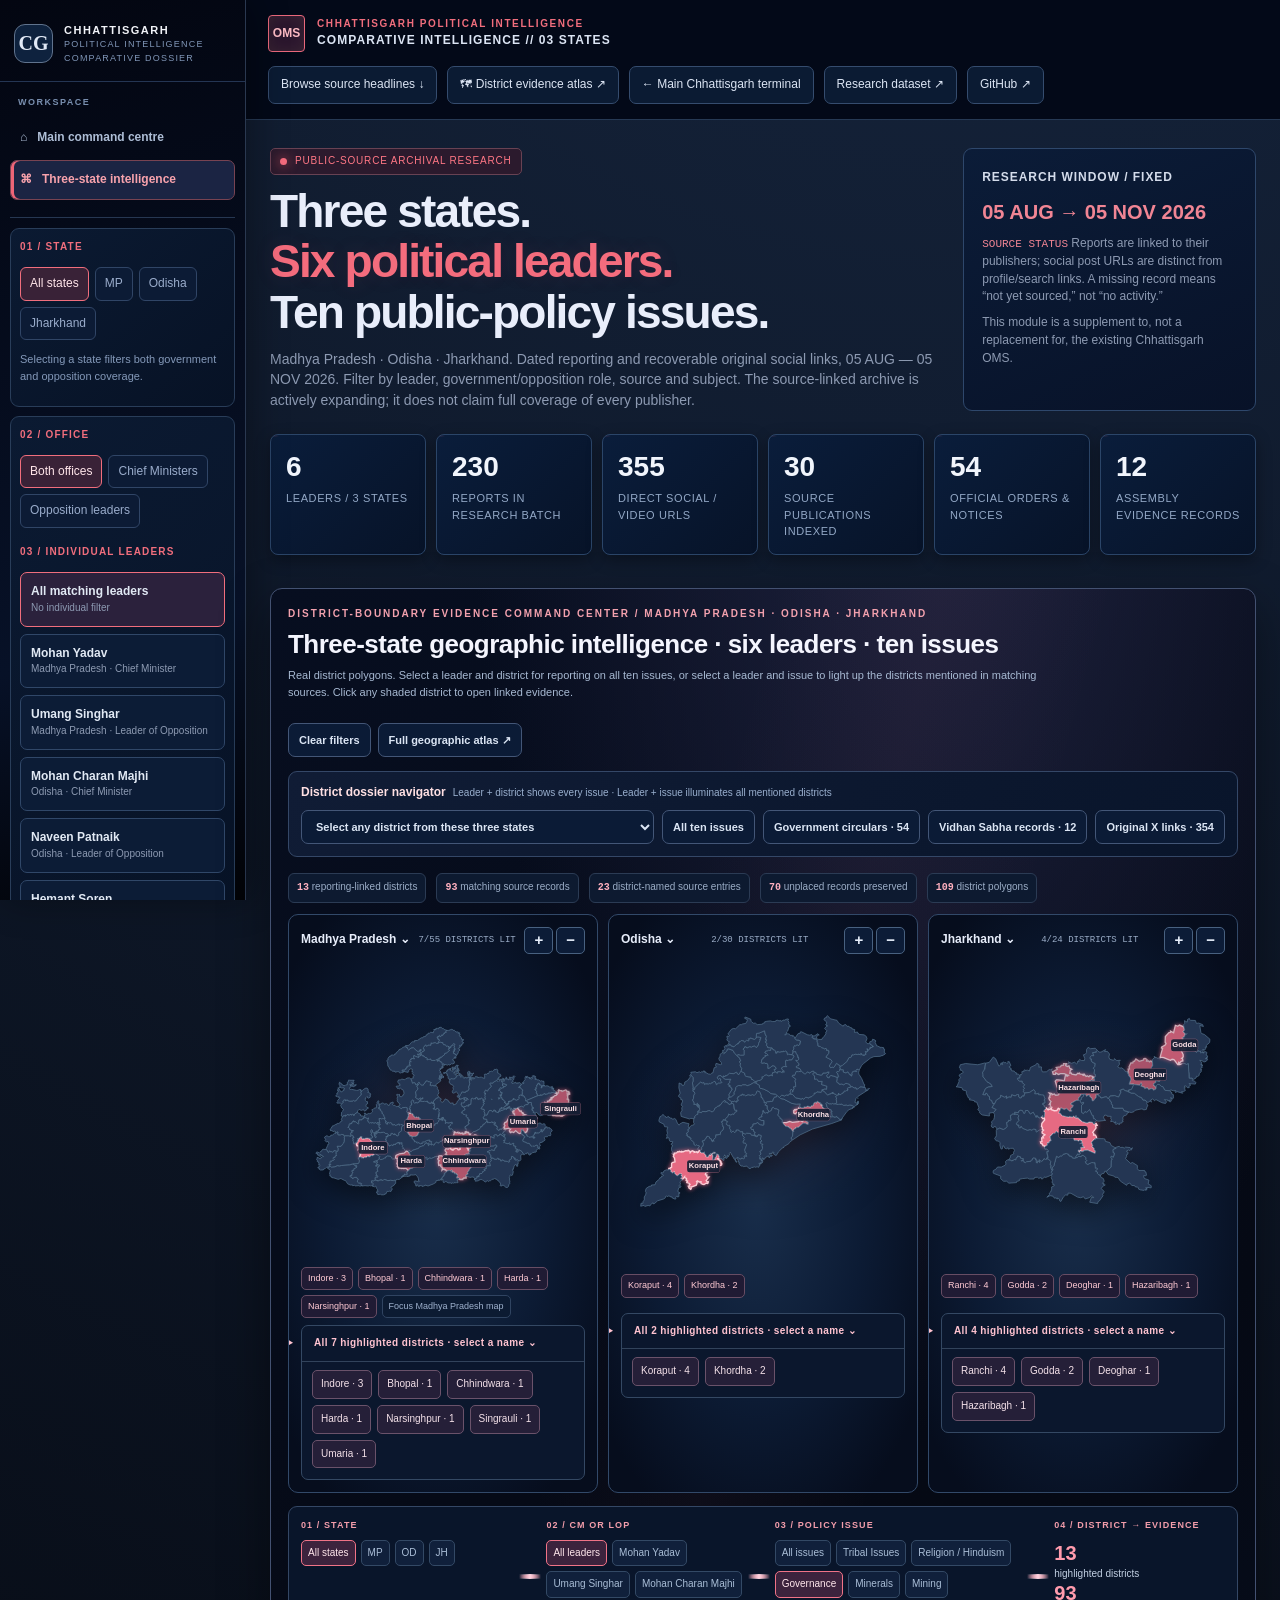
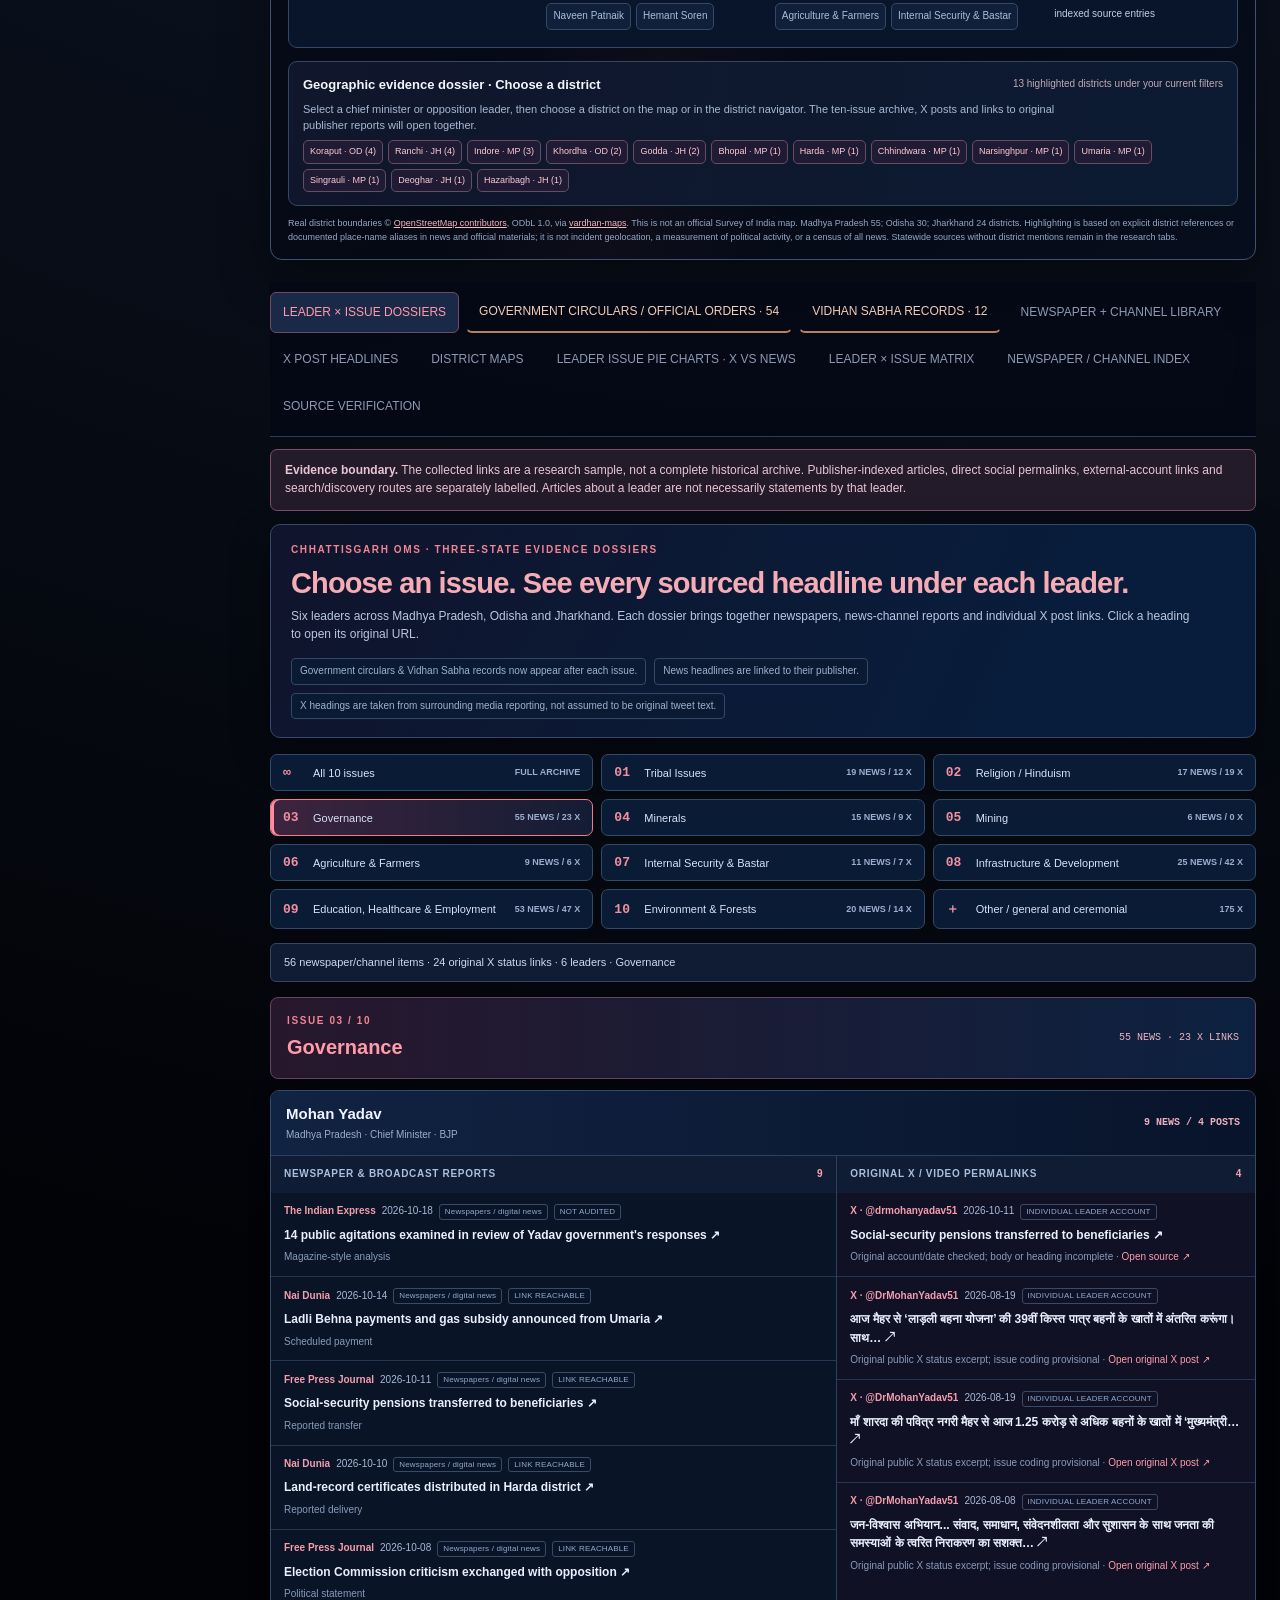
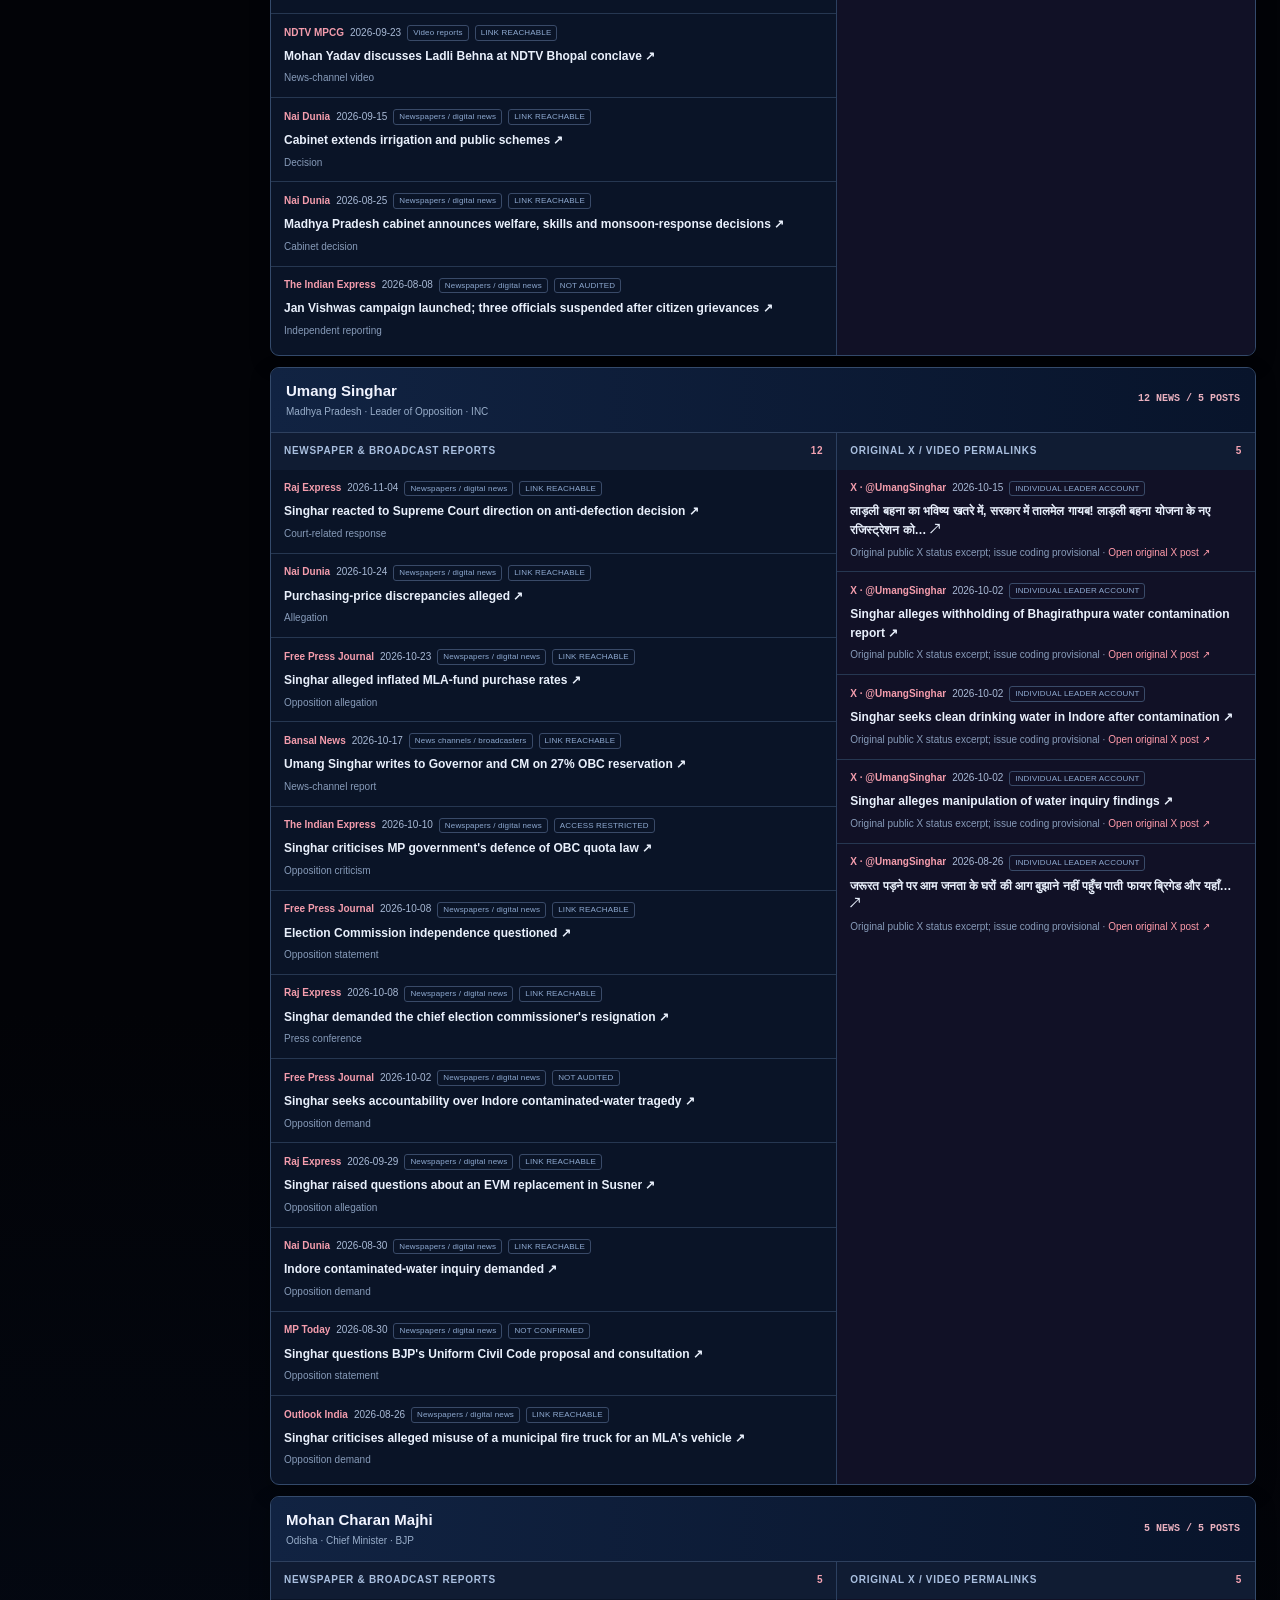
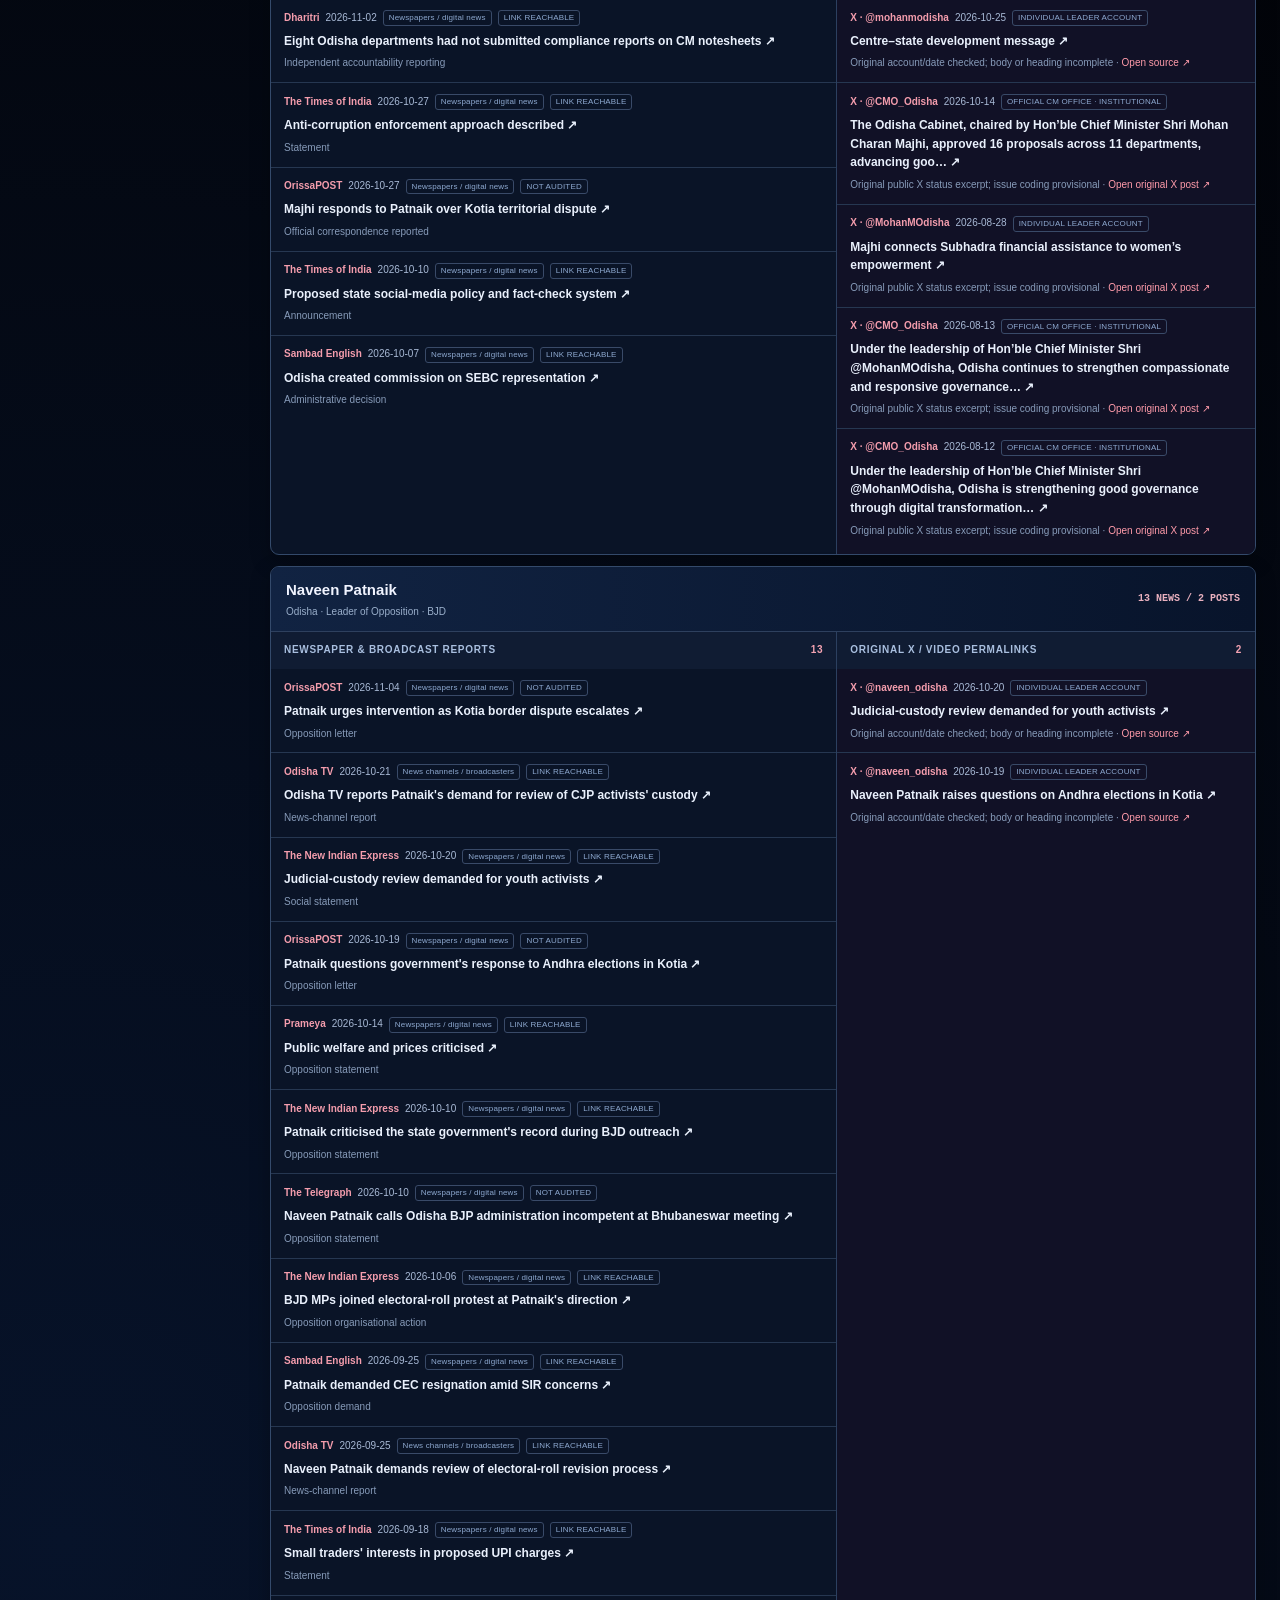
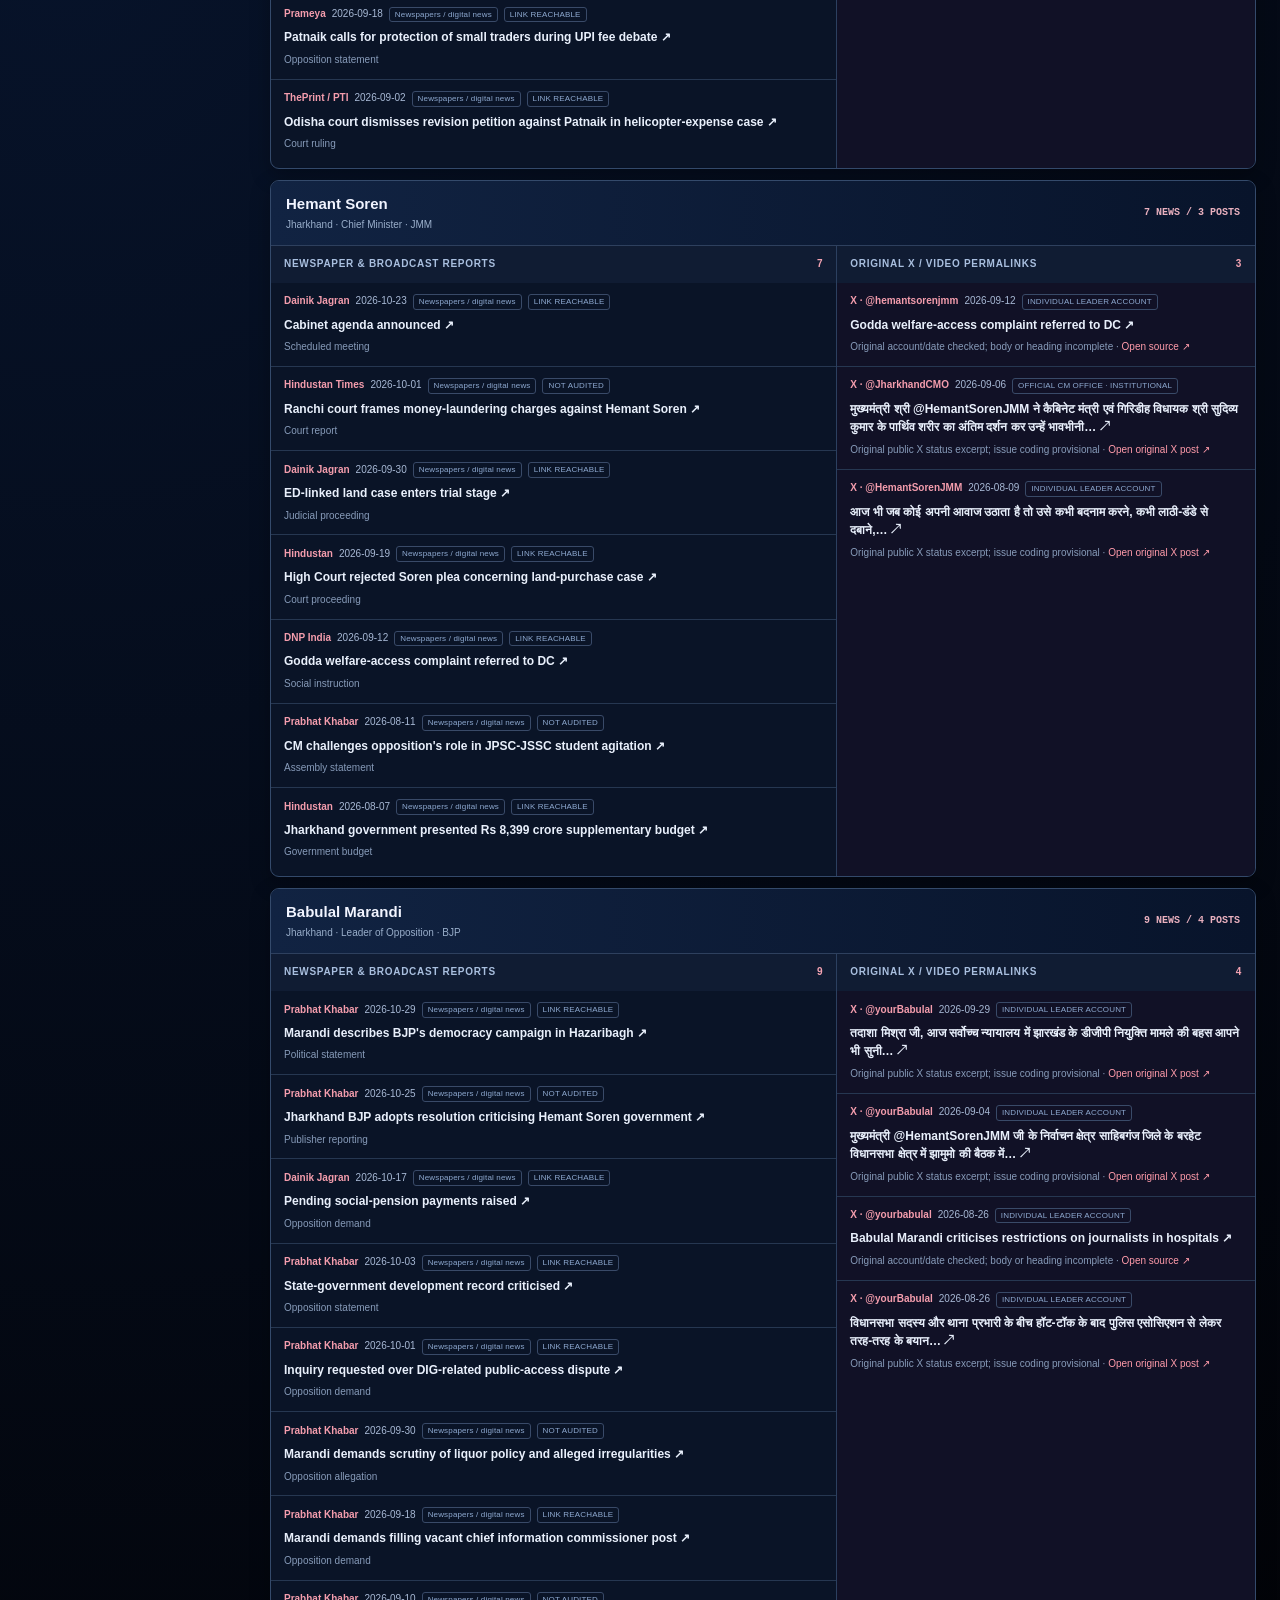
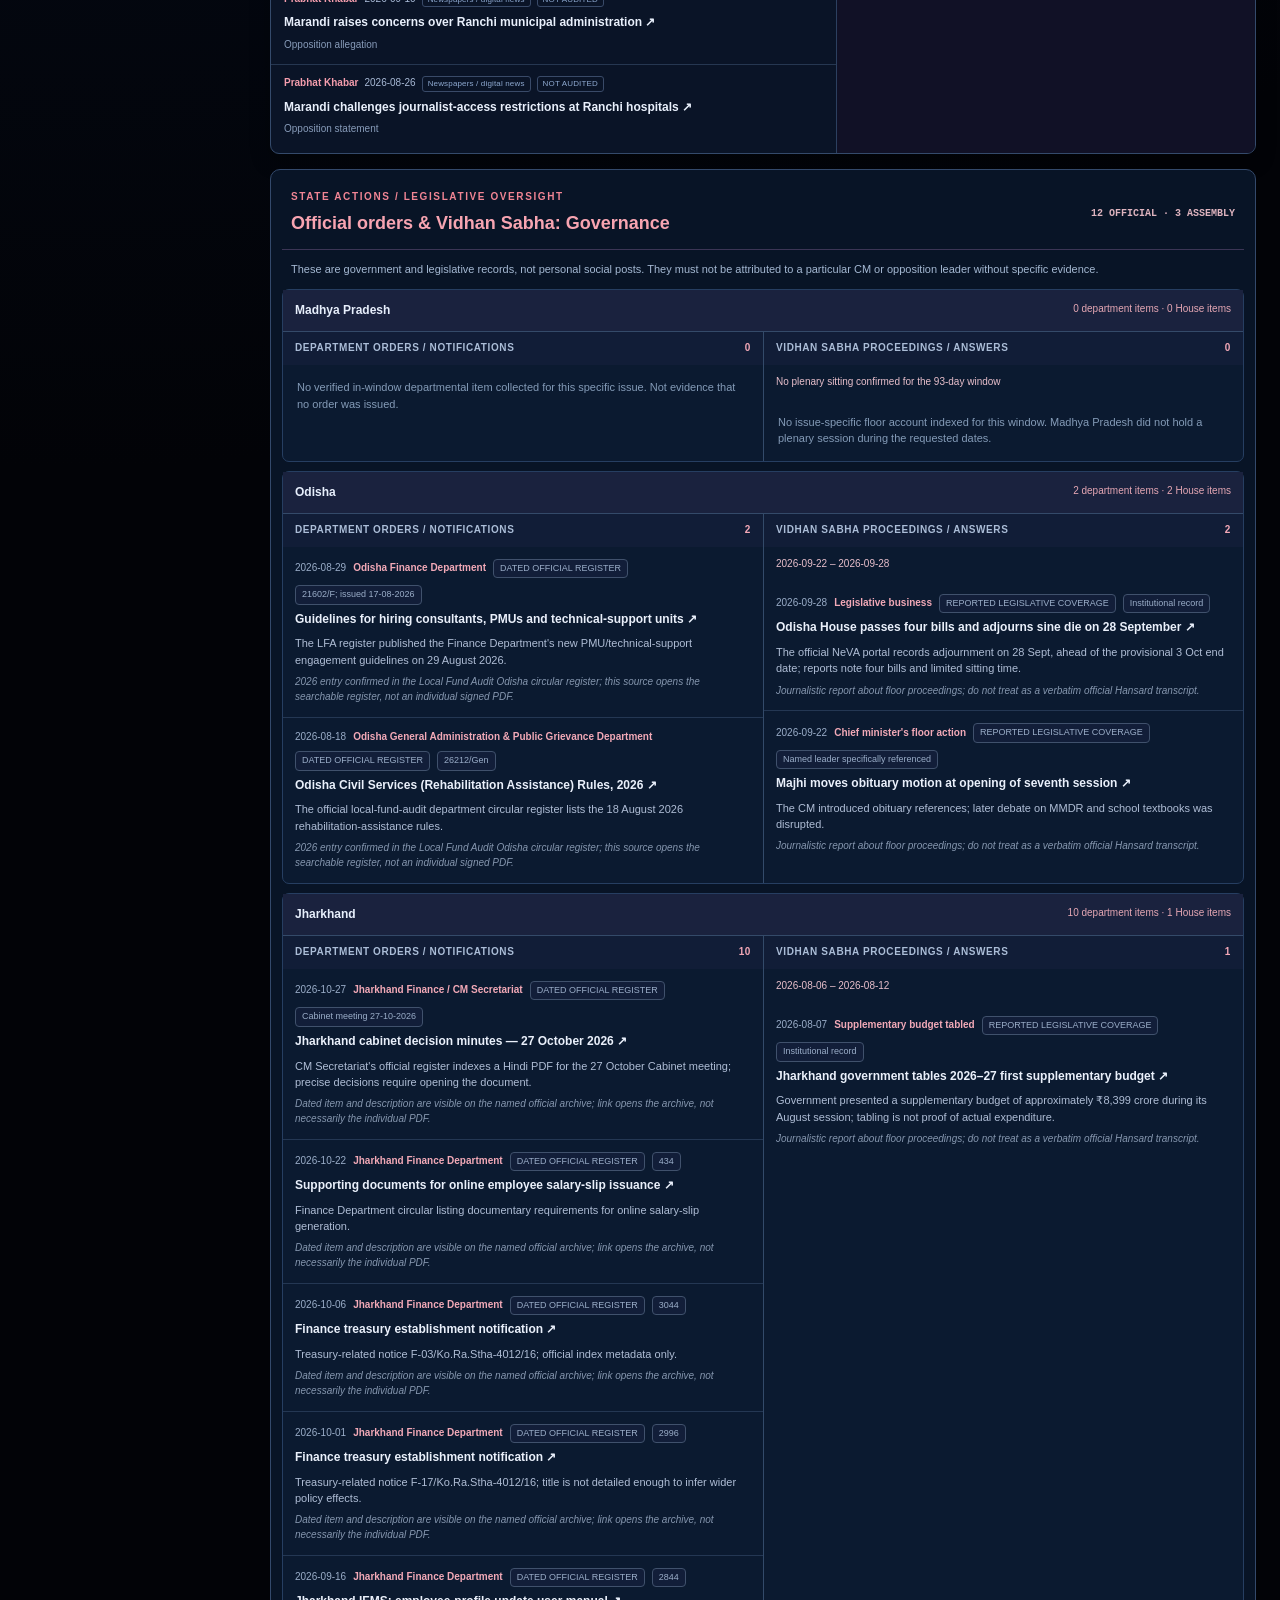
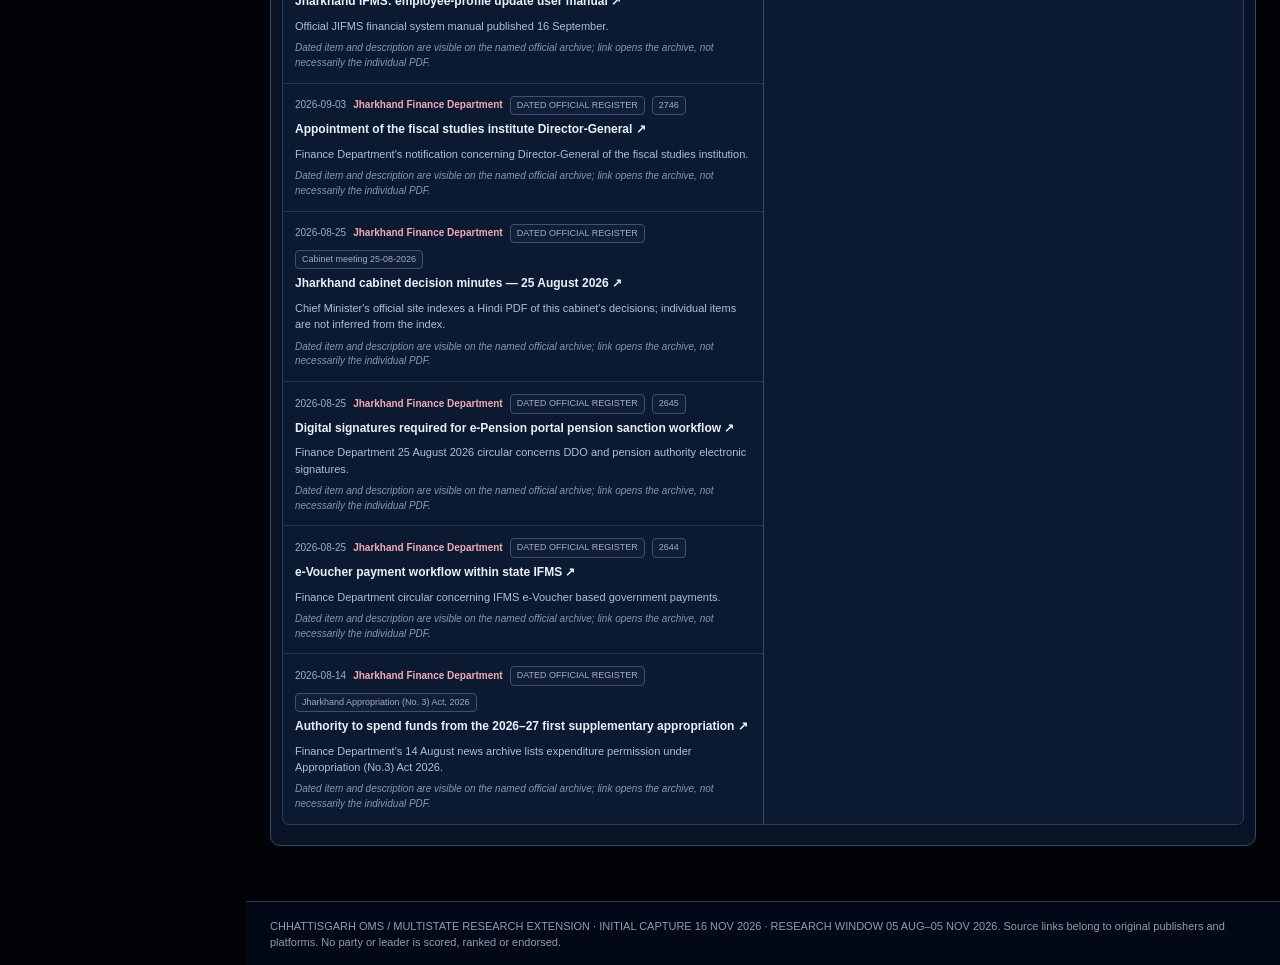
==== commit 17d57069: "Add first-class personal vs official CMO post filter and distinct authorship to Mac-compatible compa" ====
--- a/comparative.html
+++ b/comparative.html
@@ -232,7 +232,7 @@
 <aside class="sidebar"><div class="cg-brand"><div class="cg-mark">CG</div><div><b>CHHATTISGARH</b><small>POLITICAL INTELLIGENCE<br>COMPARATIVE DOSSIER</small></div></div><p class="cg-navcap">WORKSPACE</p><a class="cg-navitem" href="./index.html">⌂ &nbsp; Main command centre</a><span class="cg-navitem active">⌘ &nbsp; Three-state intelligence</span><div class="cg-railrule"></div>
 <section class="group"><h2>01 / State</h2><div class="pillrow" id="states"></div><p class="hint">Selecting a state filters both government and opposition coverage.</p></section>
 <section class="group"><h2>02 / Office</h2><div class="pillrow" id="roles"></div><h2 style="margin-top:17px">03 / Individual leaders</h2><div id="leaders"></div></section>
-<section class="group"><h2>04 / Ten issue matrix</h2><button class="issue active" data-issue="all"><span class="dot"></span><label>All ten issues</label><i id="allCount"></i></button><div id="issues"></div><p class="hint">Numbers are captured source entries, not political ratings. One item may involve multiple issues but is assigned one primary issue.</p></section>
+<section class="group"><h2>03B / X account source</h2><select id="accountSource" class="select" aria-label="Choose X account author"><option value="all">All — individual and official CMO</option><option value="personal">Individual leader accounts</option><option value="cmo">Official CM Office accounts</option></select><p class="hint">CM Office posts are institutional communications, not personal tweets. This filter also affects linked map highlights.</p></section><section class="group"><h2>04 / Ten issue matrix</h2><button class="issue active" data-issue="all"><span class="dot"></span><label>All ten issues</label><i id="allCount"></i></button><div id="issues"></div><p class="hint">Numbers are captured source entries, not political ratings. One item may involve multiple issues but is assigned one primary issue.</p></section>
 <section class="group"><h2>05 / Research search</h2><input id="q" class="search" type="search" placeholder="Search title, leader, subject…" aria-label="Search indexed reporting"><h2 style="margin-top:17px">06 / Publication</h2><select id="publisher" class="select" aria-label="Filter publisher"><option value="all">All publishers</option></select></section>
 </aside>
 <main class="stage">
@@ -258,12 +258,12 @@
 const e=s=>String(s??"").replace(/[&<>"']/g,ch=>({"&":"&amp;","<":"&lt;",">":"&gt;",'"':"&quot;","'":"&#39;"}[ch]));
 const href=s=>/^https:\/\//.test(s||"")?e(s):"#";
 const el=id=>document.getElementById(id);
-let gov=null, data=null, state="all",role="all",leader="all",issue="Governance",publisher="all",term="",tab="dossiers",visible=14;
+let gov=null, data=null, state="all",role="all",leader="all",issue="Governance",publisher="all",term="",accountSource="all",tab="dossiers",visible=14;
 const issuesShort={"Tribal Issues":"Tribal issues","Religion / Hinduism":"Religion / Hinduism","Governance":"Governance","Minerals":"Mineral policy","Mining":"Mining operations","Agriculture & Farmers":"Agriculture / farmers","Internal Security & Bastar":"Internal security","Infrastructure & Development":"Infrastructure","Education, Healthcare & Employment":"Education / health / jobs","Environment & Forests":"Environment / forests"};
 const keywords={"Tribal Issues":"tribal adivasi","Religion / Hinduism":"temple festival religion","Governance":"governance policy government","Minerals":"minerals royalties","Mining":"mining land","Agriculture & Farmers":"farmers agriculture irrigation","Internal Security & Bastar":"police security","Infrastructure & Development":"roads housing infrastructure","Education, Healthcare & Employment":"education jobs healthcare","Environment & Forests":"forest climate environment"};
 const filterLeader=l=>(state==="all"||l.state===state)&&(role==="all"||l.role===role)&&(leader==="all"||l.id===leader);
 const person=id=>data.leaders.find(l=>l.id===id);
-function matching(r,withIssue=true){const l=person(r.leader);return !!l&&filterLeader(l)&&(!withIssue||issue==="all"||r.issue===issue)&&(!term||(r.title||r.detail||"").toLowerCase().includes(term)||l.name.toLowerCase().includes(term)||(r.summary||"").toLowerCase().includes(term)||(r.sourceHeadline||"").toLowerCase().includes(term)||r.issue.toLowerCase().includes(term))&&(("platform" in r)||publisher==="all"||r.publisher===publisher)}
+function matching(r,withIssue=true){const l=person(r.leader);return !!l&&filterLeader(l)&&(!withIssue||issue==="all"||r.issue===issue)&&(!term||(r.title||r.detail||"").toLowerCase().includes(term)||l.name.toLowerCase().includes(term)||(r.summary||"").toLowerCase().includes(term)||(r.sourceHeadline||"").toLowerCase().includes(term)||r.issue.toLowerCase().includes(term))&&(accountSource==="all"||!("platform" in r)||(accountSource==="cmo"?r.accountType==="cmo":r.accountType!=="cmo"))&&(("platform" in r)||publisher==="all"||r.publisher===publisher)}
 function resetLimit(){visible=14;render()}
 function init(){
   el("nGov").textContent=gov.officialRecords.length;el("nAssembly").textContent=gov.assemblyRecords.length;el("nReports").textContent=data.records.length;el("nPosts").textContent=data.posts.length;el("nSources").textContent=new Set(data.records.filter(r=>!r.publisher.includes("YouTube")).map(r=>r.publisher)).size;
@@ -274,6 +274,7 @@
   document.querySelector("[data-issue=all]").addEventListener("click",()=>{issue="all";resetLimit()});
   el("q").addEventListener("input",v=>{term=v.target.value.trim().toLowerCase();resetLimit()});
   el("publisher").addEventListener("change",v=>{publisher=v.target.value;resetLimit()});
+  el("accountSource").addEventListener("change",v=>{accountSource=v.target.value;resetLimit()});
   document.querySelector(".tabs").addEventListener("click",v=>{let b=v.target.closest("[data-tab]");if(!b)return;tab=b.dataset.tab;render()});
   el("more").addEventListener("click",()=>{visible+=14;renderReports()});
   el("topicPicker").addEventListener("click",ev=>{const b=ev.target.closest("[data-dossier-topic]");if(!b)return;issue=b.dataset.dossierTopic;resetLimit();});
@@ -340,20 +341,21 @@
 function renderSocial(){
  const posts=data.posts.filter(r=>matching(r)).sort((a,b)=>b.date.localeCompare(a.date));
  const realX=posts.filter(p=>p.platform==="X").length;
- el("socialCount").textContent=realX+" recovered X permalinks · "+(posts.length-realX)+" direct video/other links";
+ const cmOfficeCount=posts.filter(p=>p.accountType==="cmo").length;
+ el("socialCount").textContent=realX+" X permalinks ("+(realX-cmOfficeCount)+" personal + "+cmOfficeCount+" CM Office) · "+(posts.length-realX)+" video/other";
  const topics=issue==="all"?data.issues.concat(["Other / general and ceremonial"]):[issue], leaders=activeLeaders();
- let html='<div class="archive-head"><div><strong>ORIGINAL X POST PERMALINKS — LINKED HEADLINES</strong><span>For publisher-embedded posts, headlines summarize newspaper coverage. For posts checked directly, short headlines are excerpts from the original public X status. Every link opens a specific post, not an account or search page. The Other / general and ceremonial category is kept separate from the ten policy issues.</span></div><div>'+realX+' X LINKS</div></div>';
+ let html='<div class="archive-head"><div><strong>ORIGINAL X POST PERMALINKS — LINKED HEADLINES</strong><span>For publisher-embedded posts, headlines summarize newspaper coverage. For posts checked directly, short headlines are excerpts from the original public X status. Every link opens a specific post, not an account or search page. Official CM Office accounts are sourced separately from individual leader posts. The Other / general and ceremonial category is kept separate from the ten policy issues.</span></div><div>'+realX+' X LINKS</div></div>';
  for(const topic of topics){
   let topicPosts=posts.filter(p=>p.issue===topic);
   html+='<section class="topic-frame"><div class="topic-header"><span class="topic-number">'+(topic==="Other / general and ceremonial"?"EXTRA":String(data.issues.indexOf(topic)+1).padStart(2,"0"))+'</span><div><h3>'+e(topic)+'</h3><small>'+topicPosts.length+' individually linked posts / videos</small></div></div>';
   for(const l of leaders){
    const own=topicPosts.filter(p=>p.leader===l.id);
-   html+='<details class="leader-group" '+(own.length?"open":"")+'><summary><span class="leader-name">'+e(l.name)+'</span><span>'+e(l.state)+' · @'+e(l.x)+'</span><b>'+own.length+' post'+(own.length===1?"":"s")+'</b></summary>';
+   html+='<details class="leader-group" '+(own.length?"open":"")+'><summary><span class="leader-name">'+e(l.name)+'</span><span>'+e(l.state)+' · @'+e(l.x)+((data.cmoAccounts||[]).find(a=>a.leader===l.id)?' + @'+e(data.cmoAccounts.find(a=>a.leader===l.id).handle):'')+'</span><b>'+own.length+' post'+(own.length===1?"":"s")+'</b></summary>';
    if(own.length){
     for(const p of own){
      const headline=p.sourceHeadline||p.detail||"Referenced public post";
-     const verb=p.postTextConfirmed===true?"POST TEXT CHECKED":"PUBLISHER-DERIVED HEADLINE";
-     html+='<article class="source-row"><div class="source-top"><span class="publisher-name">'+e(p.platform)+' · @'+e(l.x)+'</span><time>'+e(p.date)+'</time><span class="source-type">'+e(verb)+'</span></div>'+
+     const verb=p.postTextConfirmed===true?(p.accountType==="cmo"?"OFFICIAL CMO · CHECKED":"POST TEXT CHECKED"):"CAPTION PARTIALLY VERIFIED";
+     html+='<article class="source-row"><div class="source-top"><span class="publisher-name">'+e(p.platform)+' · @'+e(p.posterHandle||l.x)+(p.accountType==="cmo"?" · CM OFFICE":" · LEADER")+'</span><time>'+e(p.date)+'</time><span class="source-type">'+e(verb)+'</span></div>'+
      '<a class="source-headline" href="'+href(p.url)+'" target="_blank" rel="noopener noreferrer">'+e(headline)+' <span aria-hidden="true">↗</span></a>'+
      '<div class="source-bottom"><span>Issue: '+e(p.issue)+'</span><span>'+(p.postTextConfirmed?"Original public status checked":("Referenced by "+e(p.publisher||"public source")))+'</span><a href="'+href(p.publisherUrl)+'" target="_blank" rel="noopener noreferrer">'+(p.postTextConfirmed?"Open original status ↗":"Corroborating source ↗")+'</a></div></article>';
     }
@@ -369,8 +371,10 @@
  el("accountList").innerHTML='<div class="archive-head"><div><strong>PUBLIC ACCOUNT &amp; DATE-RESTRICTED DISCOVERY</strong><span>These are account links and search pages, NOT individually verified posts.</span></div></div>'+
  leadersChosen.map(l=>{
   const topicQuery=issue==="all"?"":keywords[issue]||issue;
+  const office=(data.cmoAccounts||[]).find(a=>a.leader===l.id);
+  const officeSearch=office?"https://x.com/search?q="+encodeURIComponent("from:"+office.handle+" since:2026-08-05 until:2026-11-06"+(topicQuery?" "+topicQuery:""))+"&src=typed_query":"";
   const metaQuery='"'+l.name+'" '+topicQuery+' 2026';
-  return '<div class="socialbox"><strong>'+e(l.name)+' · '+e(l.state)+' · '+e(l.role)+'</strong><div class="links">'+link("X profile","https://x.com/"+l.x)+link("Search X in requested period",xsearch(l))+(l.fb?link("Facebook profile",l.fb):"")+(l.ig?link("Instagram profile",l.ig):"")+link("Search indexed Facebook",gsearch("site:facebook.com "+metaQuery))+link("Search indexed Instagram",gsearch("site:instagram.com/p/ "+metaQuery))+'</div></div>';
+  return '<div class="socialbox"><strong>'+e(l.name)+' · '+e(l.state)+' · '+e(l.role)+'</strong><div class="links">'+link("Individual X account","https://x.com/"+l.x)+link("Search leader X posts",xsearch(l))+(office?link("Official CMO X account",office.x)+link("Search CMO X posts",officeSearch):"")+(l.fb?link("Facebook profile",l.fb):"")+(l.ig?link("Instagram profile",l.ig):"")+link("Search indexed Facebook",gsearch("site:facebook.com "+metaQuery))+link("Search indexed Instagram",gsearch("site:instagram.com/p/ "+metaQuery))+'</div></div>';
  }).join("");
 }
 function renderOverview(){
@@ -392,8 +396,10 @@
  '<a class="dossier-headline" href="'+x+'" target="_blank" rel="noopener noreferrer">'+e(r.title)+' ↗</a><div class="dossier-subtitle">'+e(r.type||"News report")+'</div></article>';
 }
 function detailPost(r,l){
- return '<article class="dossier-link"><div class="dossier-byline"><b>'+e(r.platform)+' · @'+e(l.x)+'</b><time>'+e(r.date)+'</time><span>ORIGINAL POST URL</span></div>'+
- '<a class="dossier-headline" href="'+href(r.url)+'" target="_blank" rel="noopener noreferrer">'+e(r.sourceHeadline||r.detail||"Public post referenced by a publisher")+' ↗</a><div class="dossier-subtitle">Publisher-reported heading (not the verified X text) · <a class="dossier-corroboration" target="_blank" rel="noopener noreferrer" href="'+href(r.publisherUrl)+'">'+e(r.publisher||"Source")+' ↗</a></div></article>';
+ const office=r.accountType==="cmo",handle=r.posterHandle||l.x;
+ const note=office?"OFFICIAL CM OFFICE · INSTITUTIONAL":"INDIVIDUAL LEADER ACCOUNT";
+ return '<article class="dossier-link"><div class="dossier-byline"><b>'+e(r.platform)+' · @'+e(handle)+'</b><time>'+e(r.date)+'</time><span>'+e(note)+'</span></div>'+
+ '<a class="dossier-headline" href="'+href(r.url)+'" target="_blank" rel="noopener noreferrer">'+e(r.sourceHeadline||r.detail||"Original X post")+' ↗</a><div class="dossier-subtitle">'+e(r.postTextConfirmed?"Original public X status excerpt; issue coding provisional":"Original account/date checked; body or heading incomplete")+' · <a class="dossier-corroboration" target="_blank" rel="noopener noreferrer" href="'+href(r.publisherUrl)+'">'+e(r.postTextConfirmed?"Open original X post":"Open source")+' ↗</a></div></article>';
 }
 function renderDossiers(){
  const leaders=data.leaders.filter(filterLeader),r=data.records.filter(matching).sort((a,b)=>b.date.localeCompare(a.date)),p=data.posts.filter(matching).sort((a,b)=>b.date.localeCompare(a.date));
@@ -491,7 +497,7 @@
  renderFilters();for(const s of document.querySelectorAll(".section"))s.hidden=s.id!==tab;
  for(const b of document.querySelectorAll("[data-tab]")){b.classList.toggle("active",b.dataset.tab===tab);b.setAttribute("aria-selected",b.dataset.tab===tab?"true":"false")}
  renderDossiers();renderReports();renderSocial();renderOfficial();renderAssembly();renderOverview();renderSources();renderDistrictMaps();
- if(typeof document.dispatchEvent==="function"&&typeof CustomEvent!=="undefined")document.dispatchEvent(new CustomEvent("comparative:render",{detail:{state,role,leader,issue,publisher,term,tab}}));
+ if(typeof document.dispatchEvent==="function"&&typeof CustomEvent!=="undefined")document.dispatchEvent(new CustomEvent("comparative:render",{detail:{state,role,leader,issue,publisher,term,accountSource,tab}}));
 }
 window.addEventListener("message",event=>{if(event.origin!==location.origin||event.data?.type!=="district-atlas-ready")return;renderDistrictMaps()});
 try{gov=JSON.parse(el("oms-comparative-government").textContent);data=JSON.parse(el("oms-comparative-embedded").textContent);init();}catch(err){el("reportList").innerHTML='<div class="empty"><strong>Embedded research could not be displayed.</strong>'+e(err.message)+'</div>';}
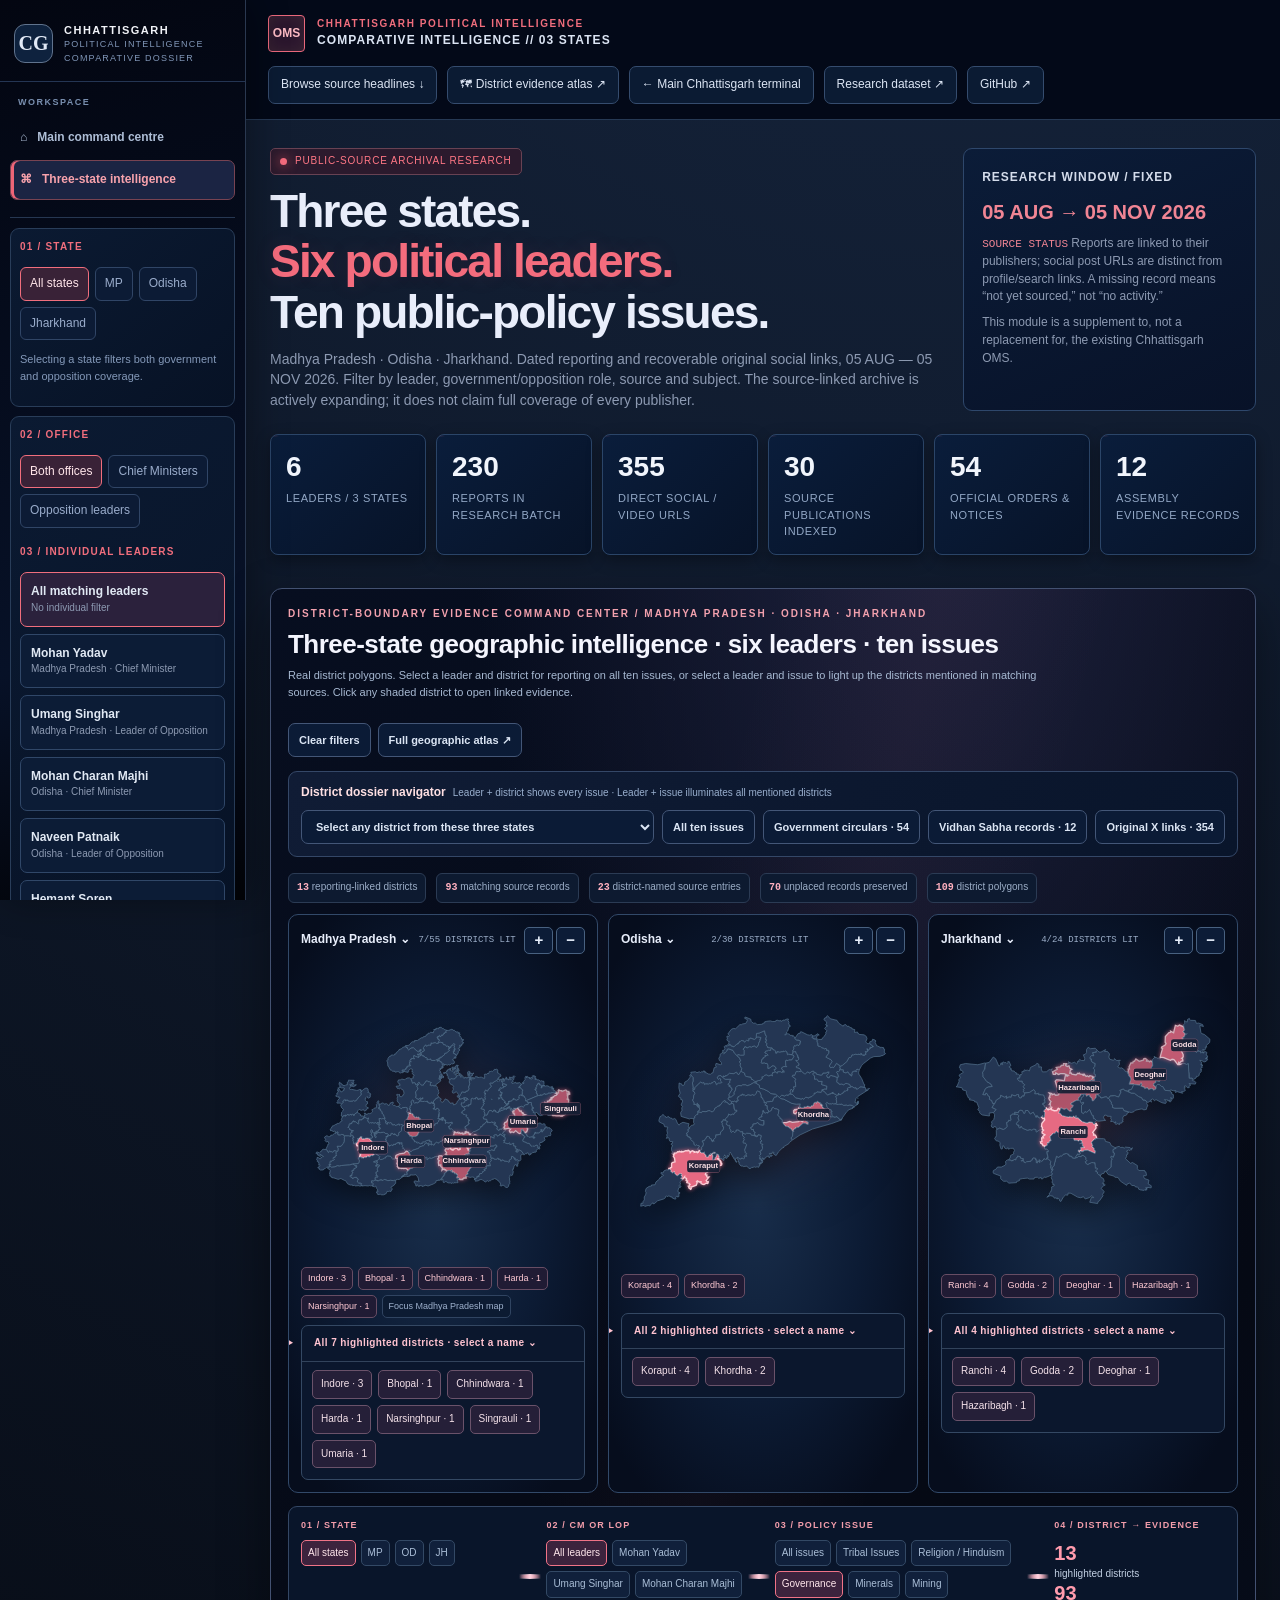
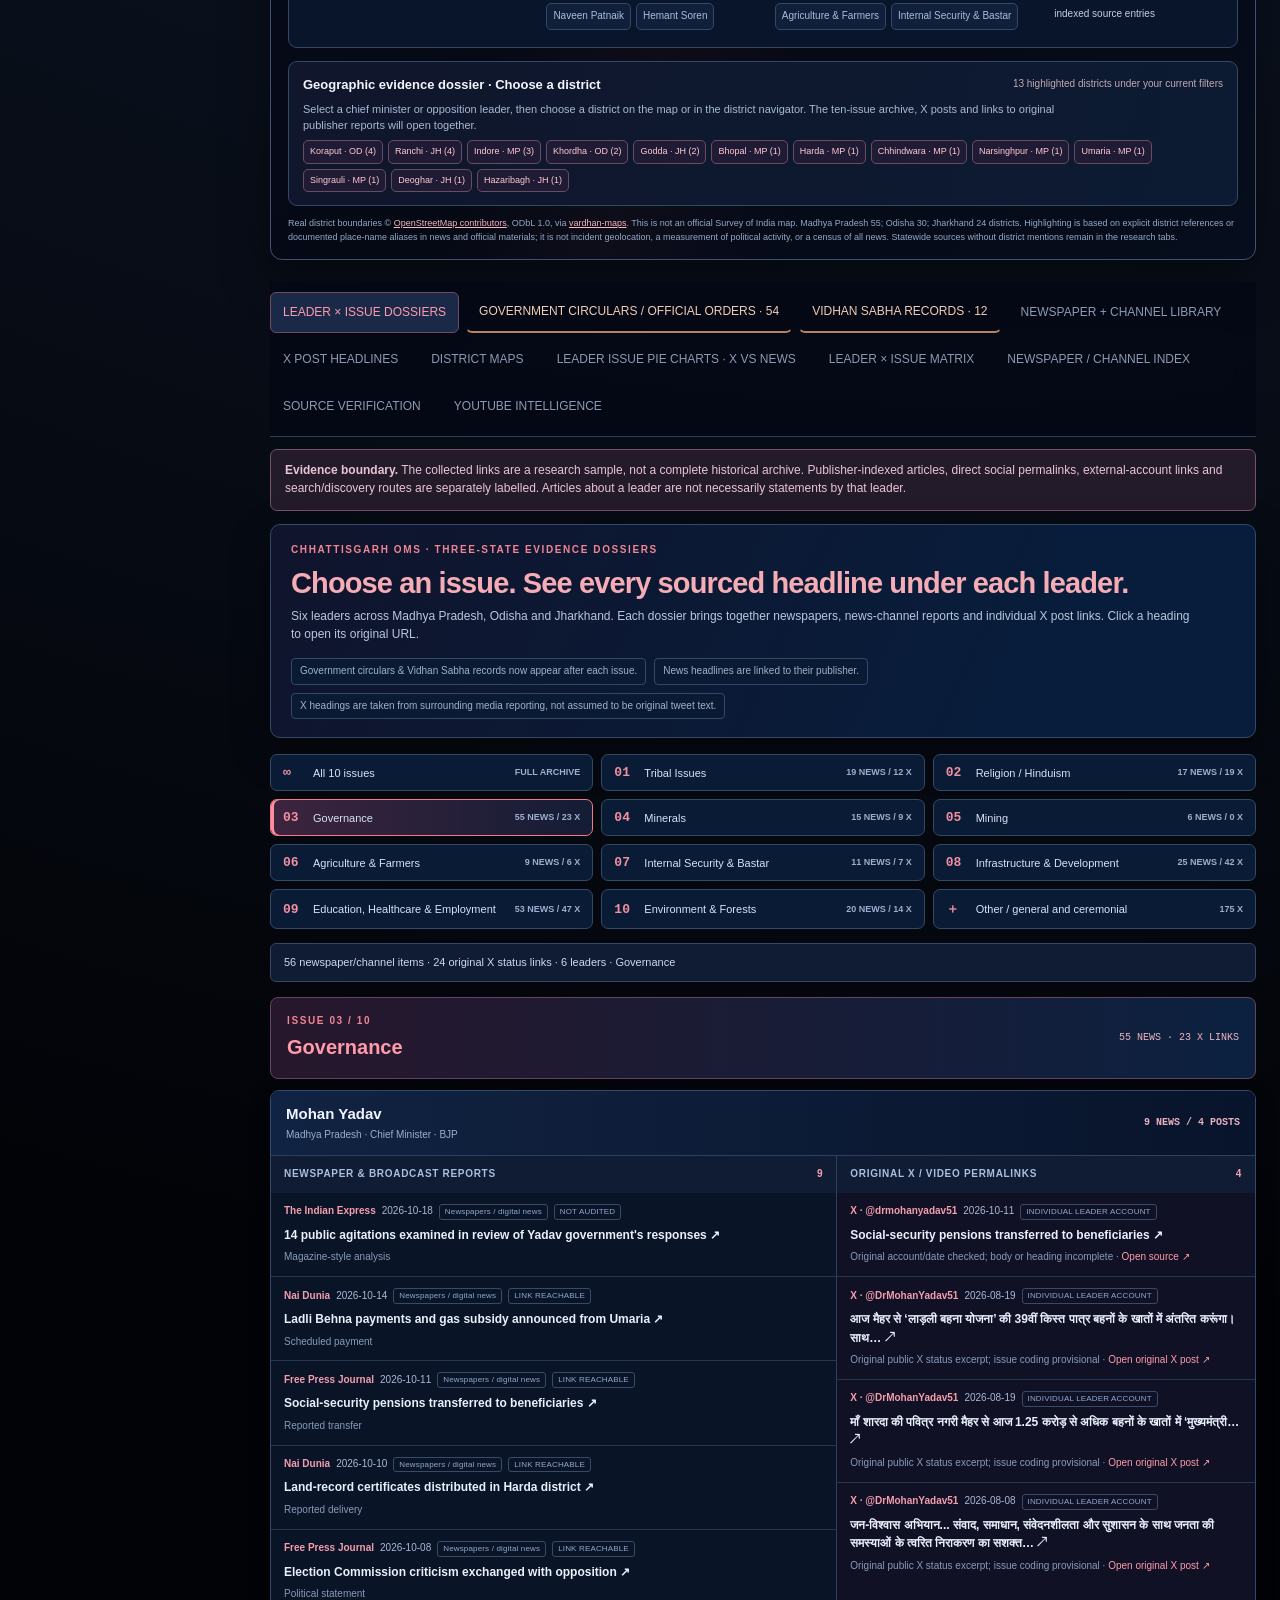
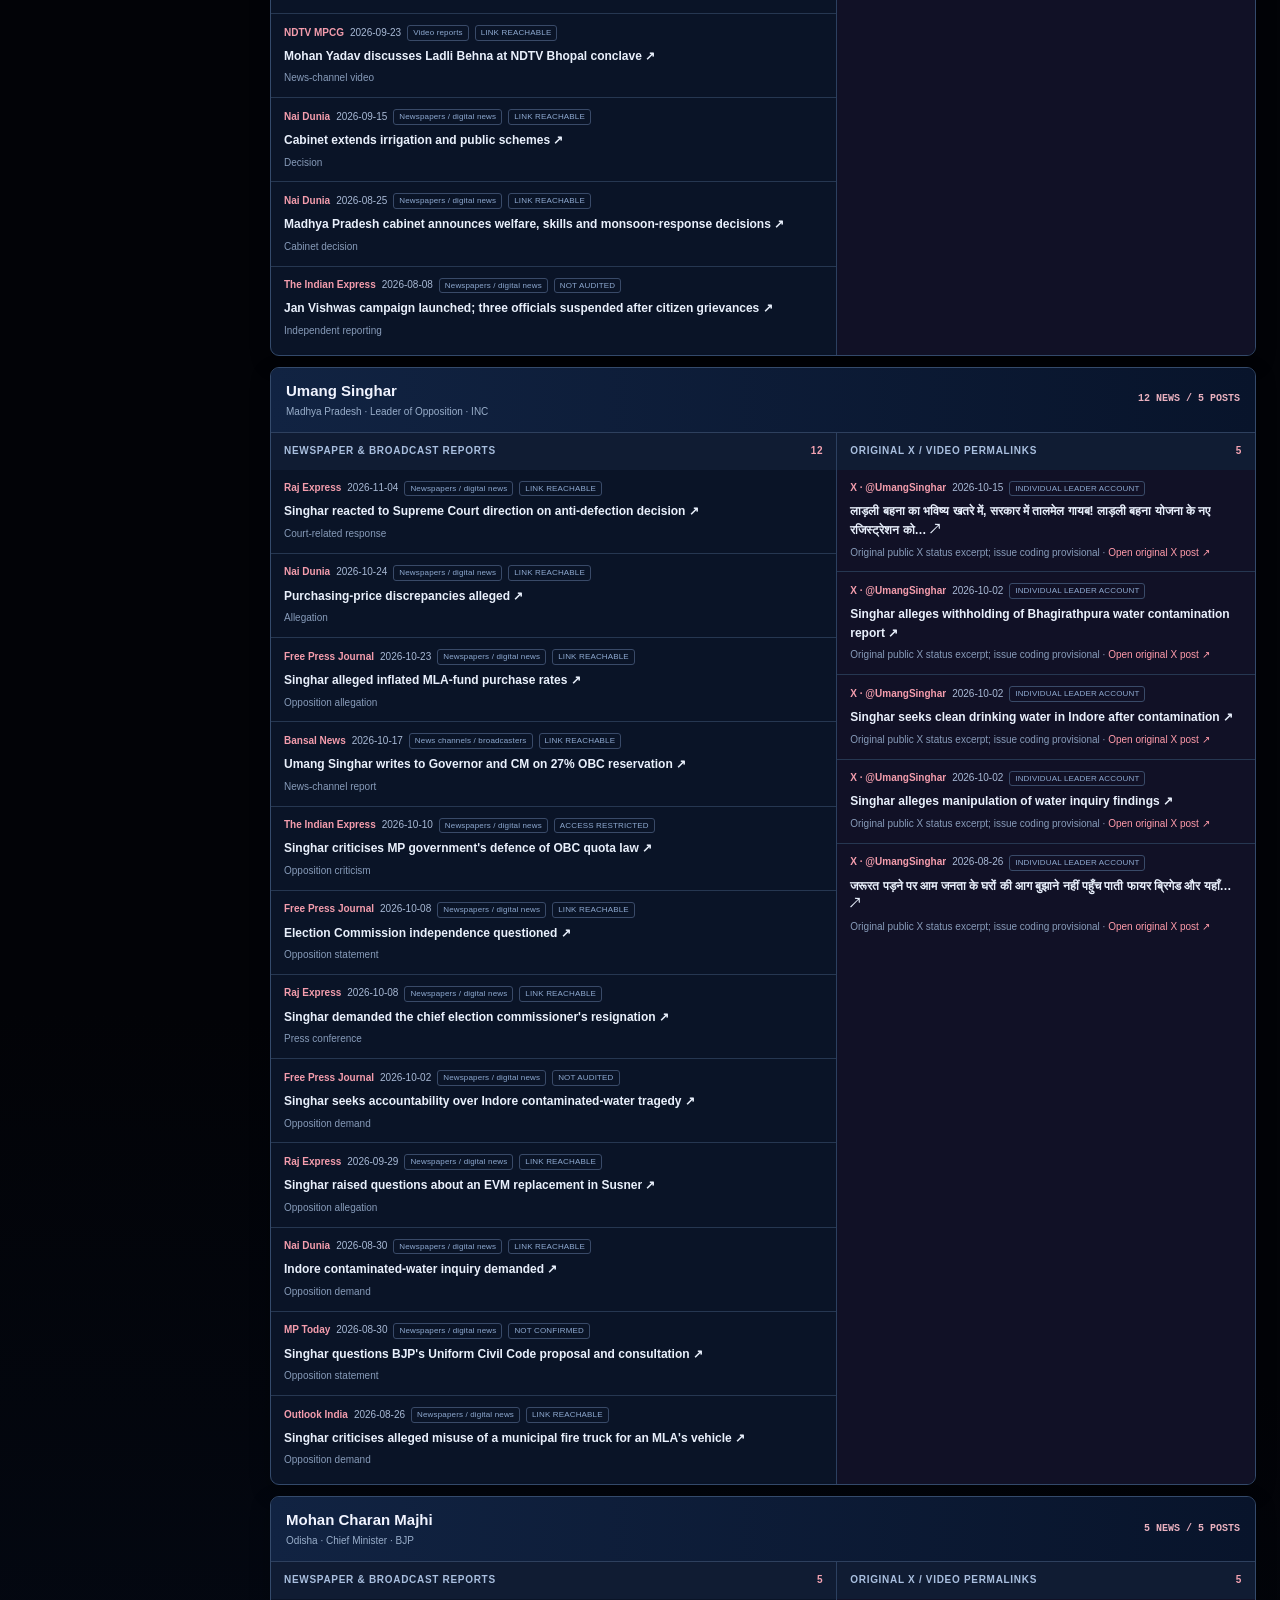
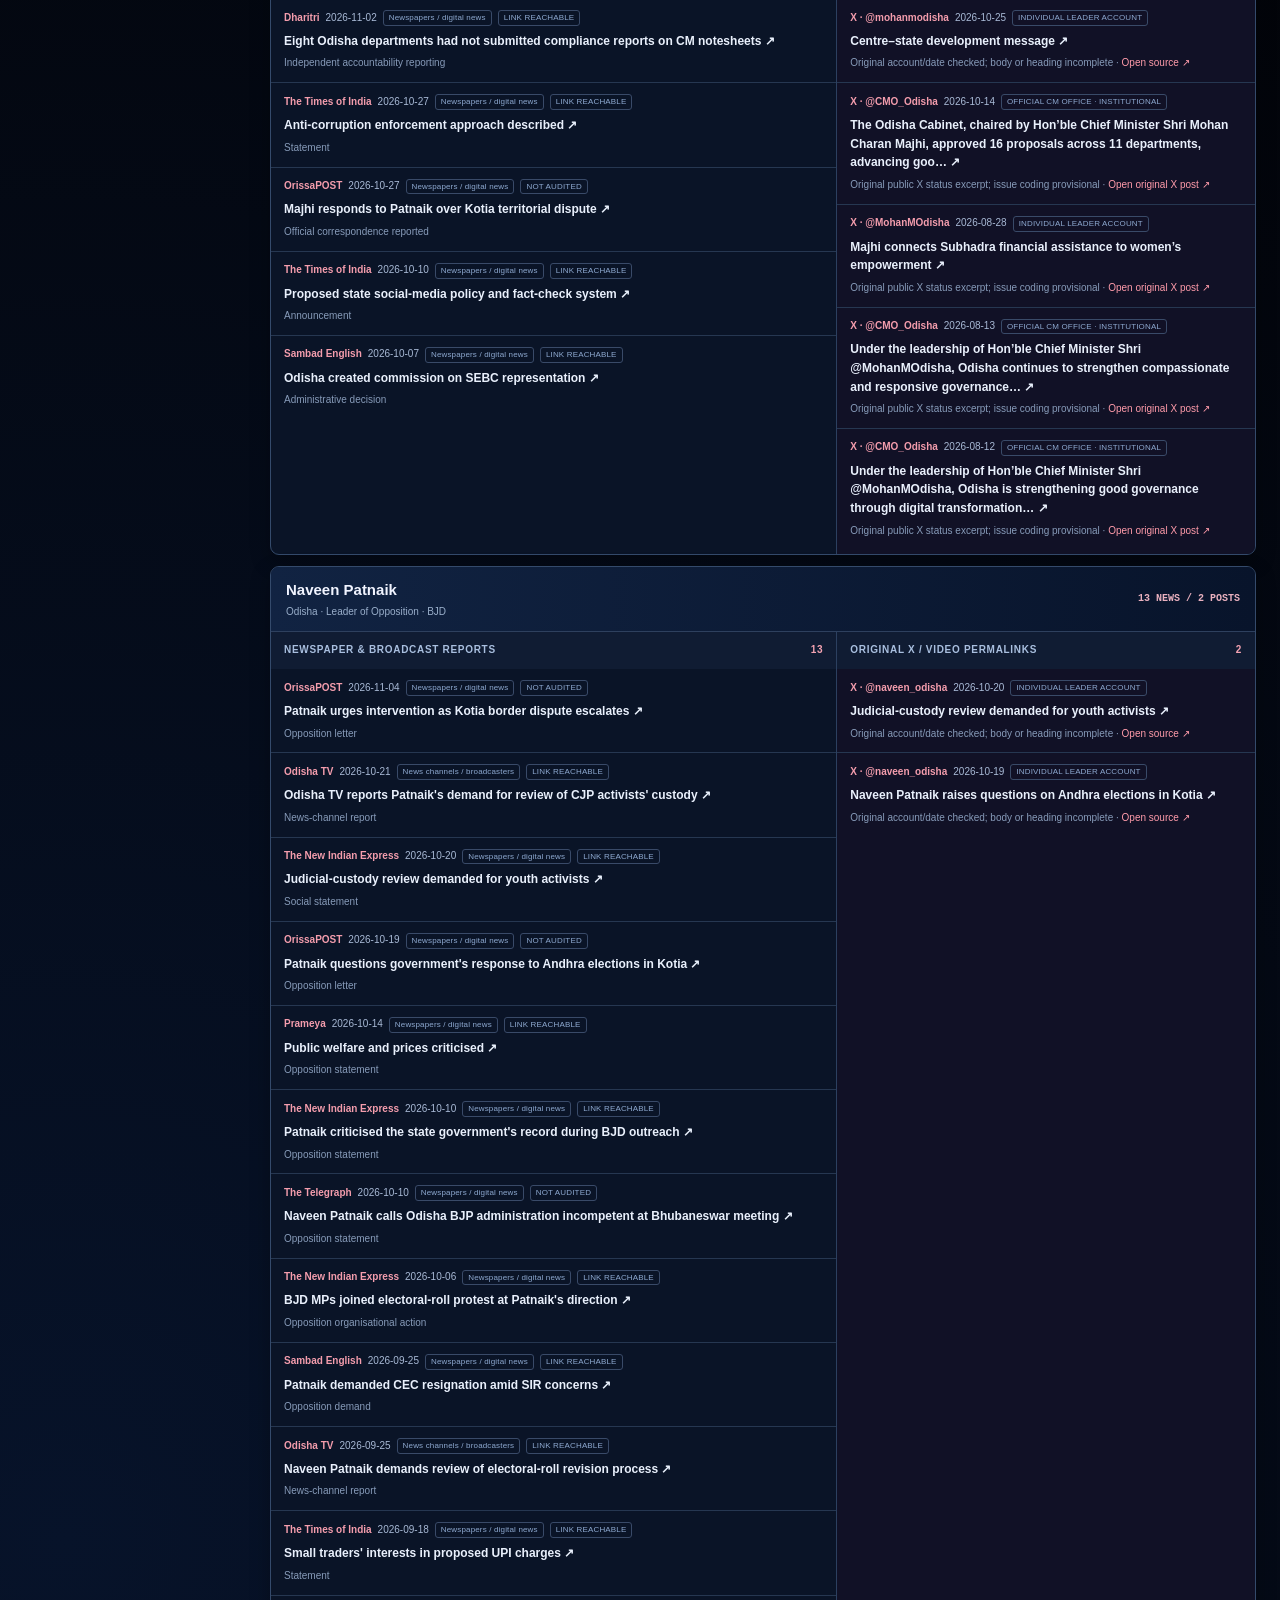
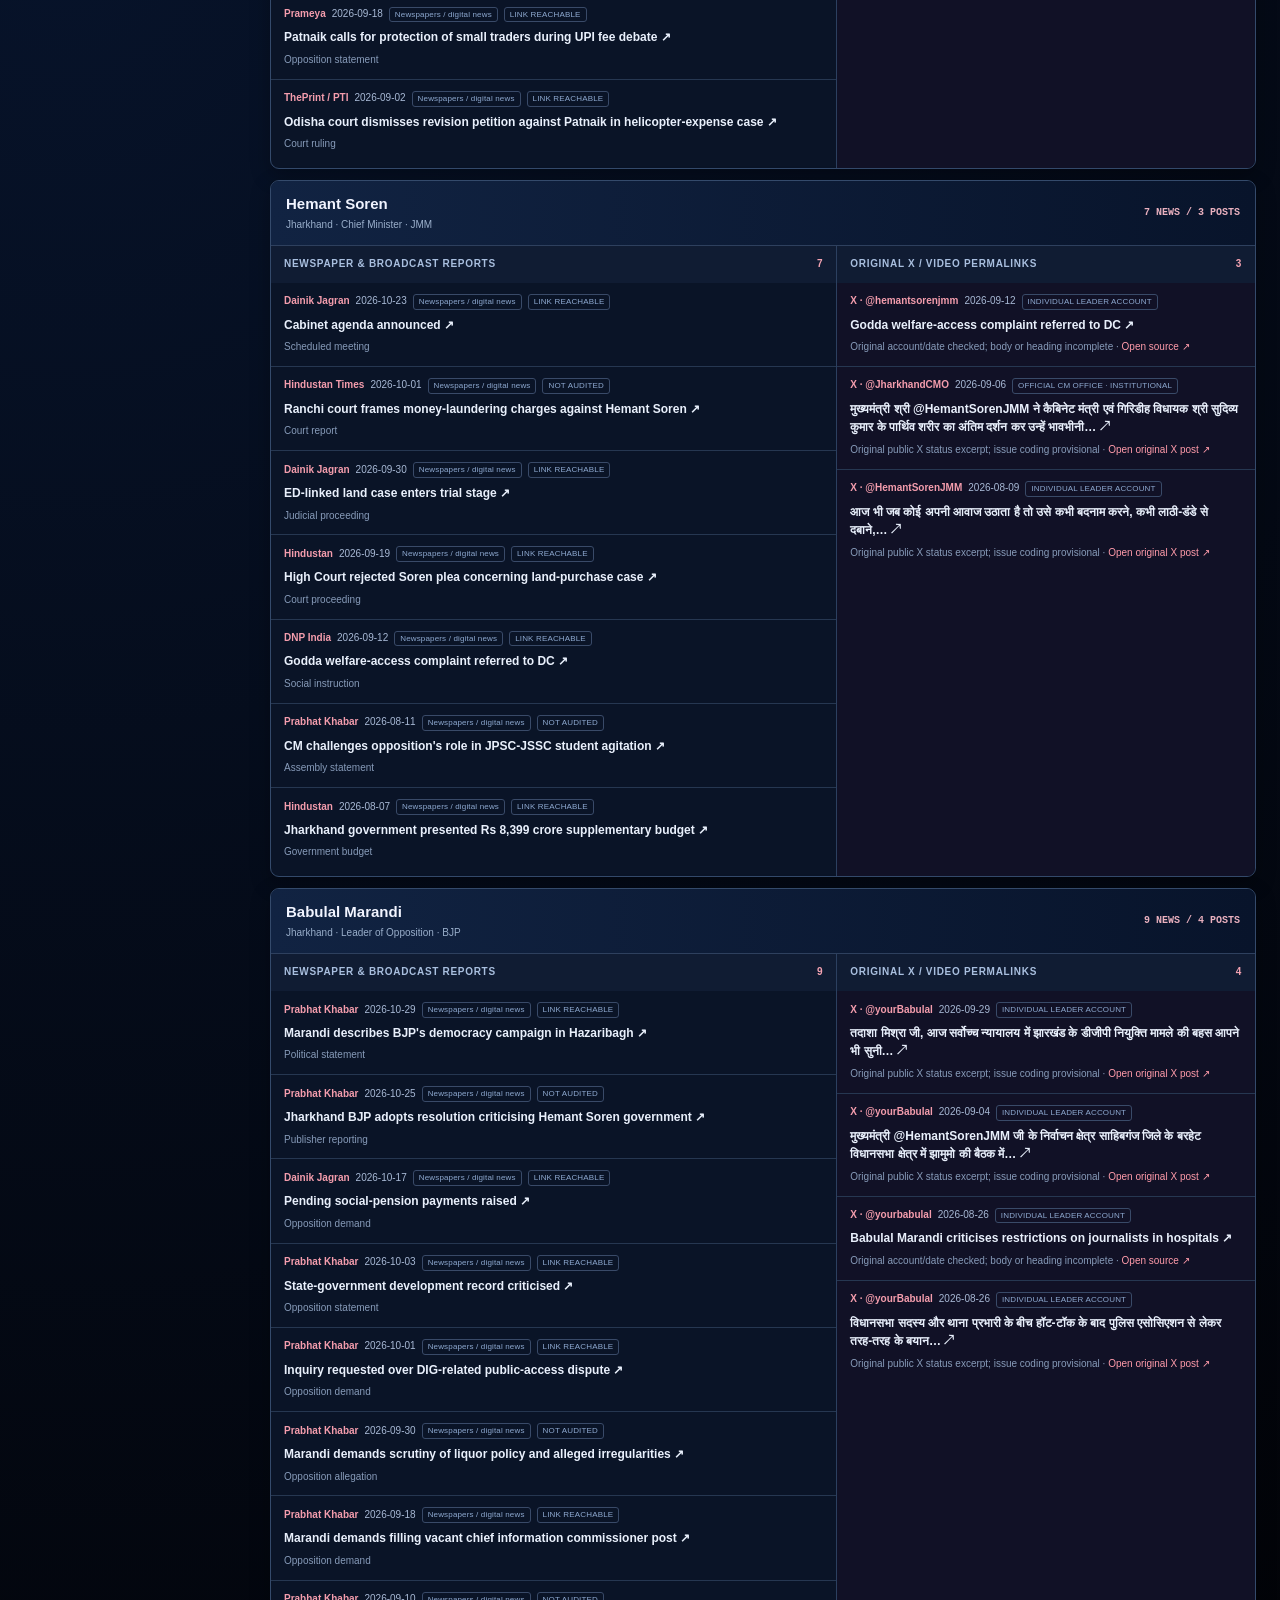
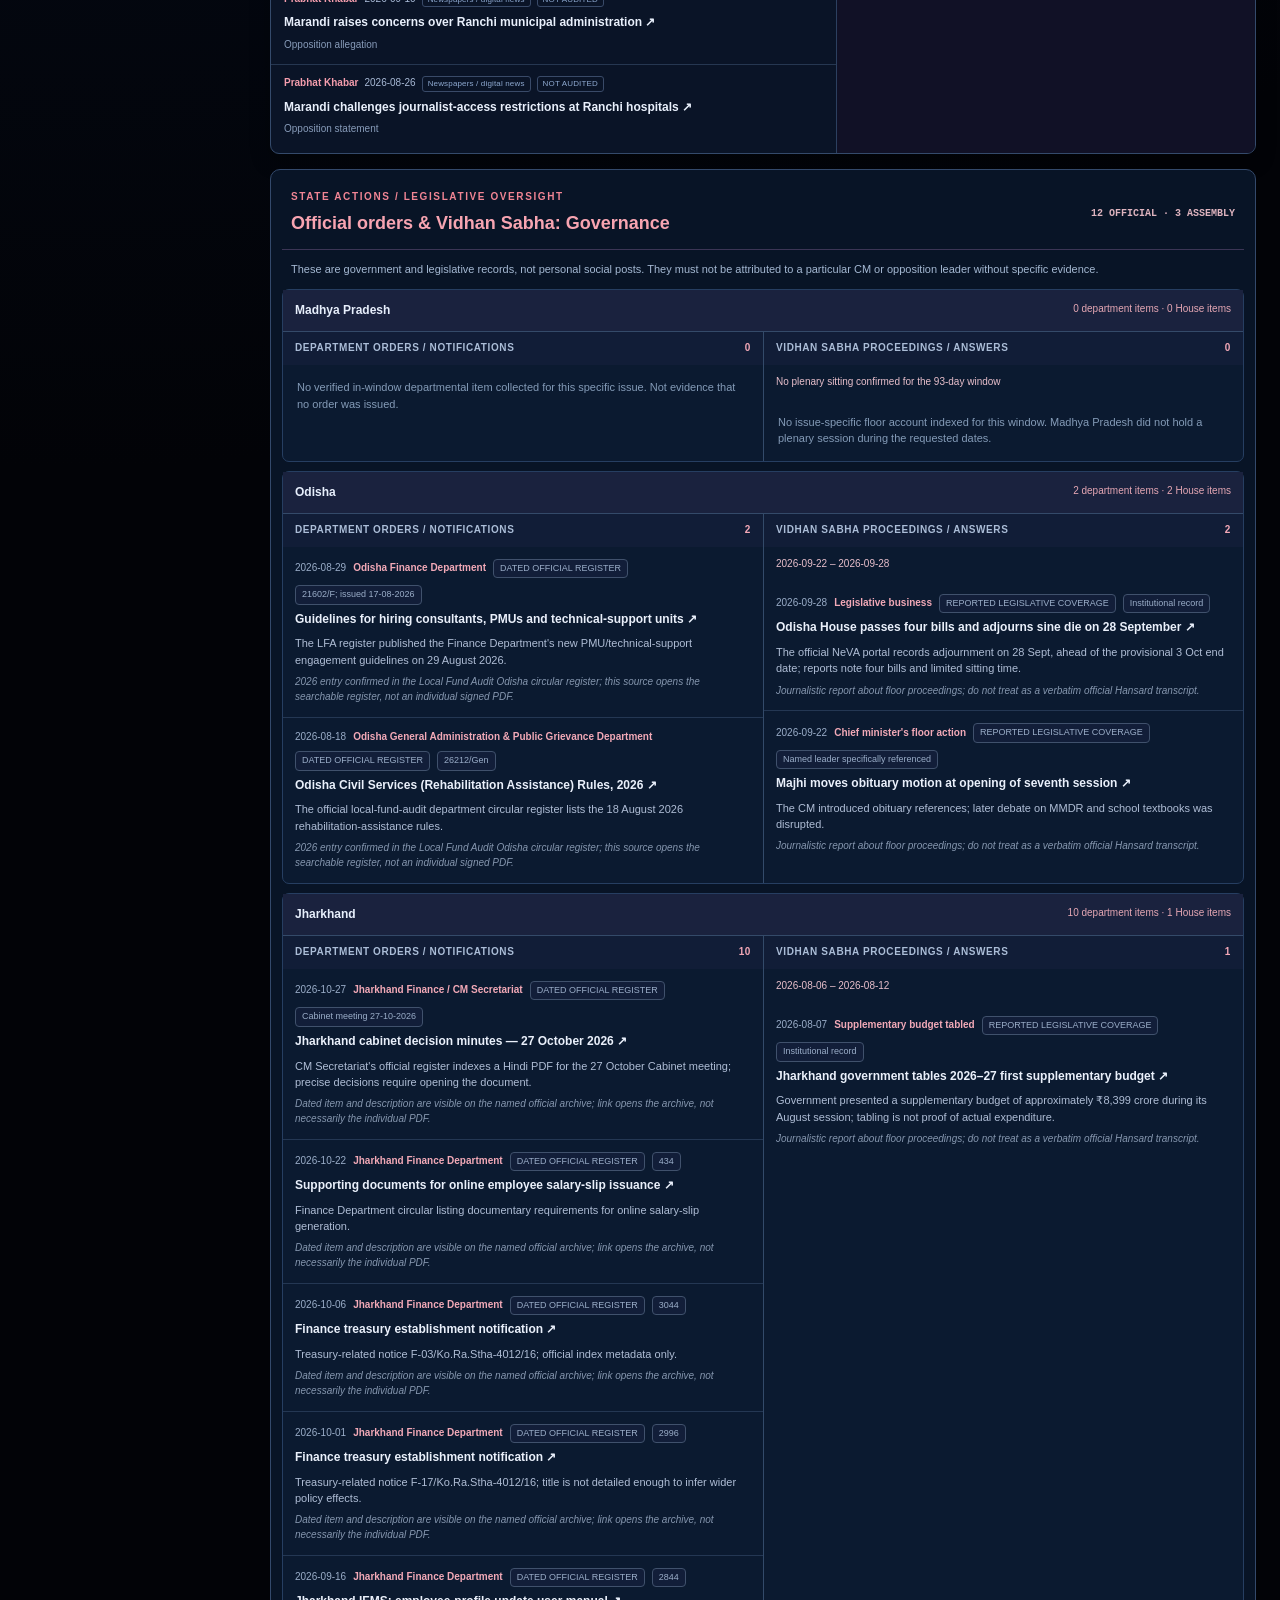
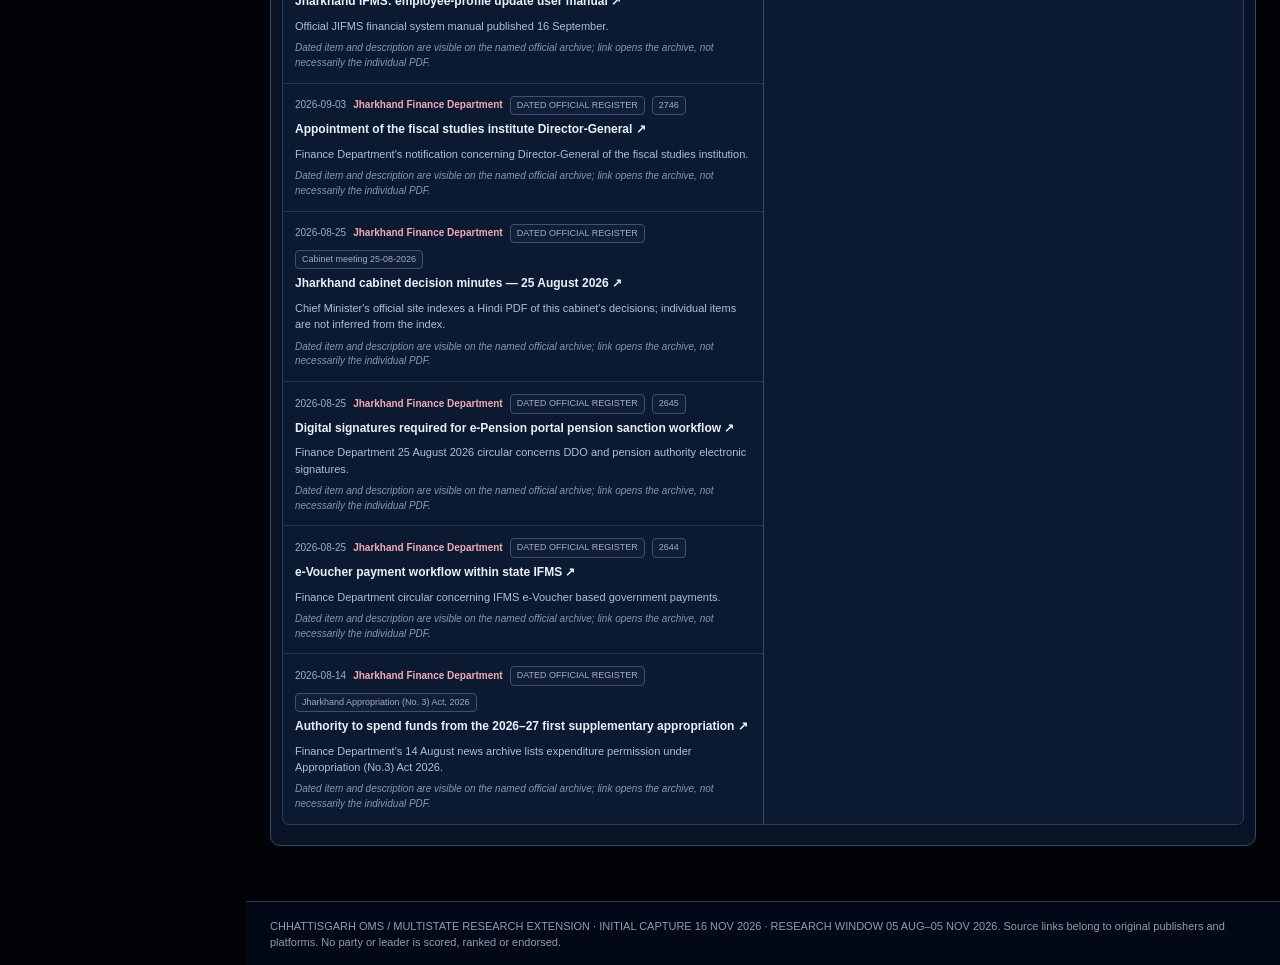
==== commit 968bc5d9: "Load YouTube Intelligence as an additive tab on existing comparative dashboard" ====
--- a/comparative.html
+++ b/comparative.html
@@ -232,7 +232,7 @@
 <aside class="sidebar"><div class="cg-brand"><div class="cg-mark">CG</div><div><b>CHHATTISGARH</b><small>POLITICAL INTELLIGENCE<br>COMPARATIVE DOSSIER</small></div></div><p class="cg-navcap">WORKSPACE</p><a class="cg-navitem" href="./index.html">⌂ &nbsp; Main command centre</a><span class="cg-navitem active">⌘ &nbsp; Three-state intelligence</span><div class="cg-railrule"></div>
 <section class="group"><h2>01 / State</h2><div class="pillrow" id="states"></div><p class="hint">Selecting a state filters both government and opposition coverage.</p></section>
 <section class="group"><h2>02 / Office</h2><div class="pillrow" id="roles"></div><h2 style="margin-top:17px">03 / Individual leaders</h2><div id="leaders"></div></section>
-<section class="group"><h2>03B / X account source</h2><select id="accountSource" class="select" aria-label="Choose X account author"><option value="all">All — individual and official CMO</option><option value="personal">Individual leader accounts</option><option value="cmo">Official CM Office accounts</option></select><p class="hint">CM Office posts are institutional communications, not personal tweets. This filter also affects linked map highlights.</p></section><section class="group"><h2>04 / Ten issue matrix</h2><button class="issue active" data-issue="all"><span class="dot"></span><label>All ten issues</label><i id="allCount"></i></button><div id="issues"></div><p class="hint">Numbers are captured source entries, not political ratings. One item may involve multiple issues but is assigned one primary issue.</p></section>
+<section class="group"><h2>03B / X account source</h2><select id="accountSource" class="select" aria-label="Choose X account author"><option value="all">All — individual and official CMO</option><option value="personal">Individual leader accounts</option><option value="cmo">Official CM Office accounts</option></select><p class="hint">CM Office posts are institutional communications, not personal tweets. Changing this selector opens all issues, so the office-post archive is visible immediately; choose a specific issue afterwards. This filter also affects linked map highlights.</p></section><section class="group"><h2>04 / Ten issue matrix</h2><button class="issue active" data-issue="all"><span class="dot"></span><label>All ten issues</label><i id="allCount"></i></button><div id="issues"></div><p class="hint">Numbers are captured source entries, not political ratings. One item may involve multiple issues but is assigned one primary issue.</p></section>
 <section class="group"><h2>05 / Research search</h2><input id="q" class="search" type="search" placeholder="Search title, leader, subject…" aria-label="Search indexed reporting"><h2 style="margin-top:17px">06 / Publication</h2><select id="publisher" class="select" aria-label="Filter publisher"><option value="all">All publishers</option></select></section>
 </aside>
 <main class="stage">
@@ -274,7 +274,7 @@
   document.querySelector("[data-issue=all]").addEventListener("click",()=>{issue="all";resetLimit()});
   el("q").addEventListener("input",v=>{term=v.target.value.trim().toLowerCase();resetLimit()});
   el("publisher").addEventListener("change",v=>{publisher=v.target.value;resetLimit()});
-  el("accountSource").addEventListener("change",v=>{accountSource=v.target.value;resetLimit()});
+  el("accountSource").addEventListener("change",v=>{accountSource=v.target.value;issue="all";resetLimit()});
   document.querySelector(".tabs").addEventListener("click",v=>{let b=v.target.closest("[data-tab]");if(!b)return;tab=b.dataset.tab;render()});
   el("more").addEventListener("click",()=>{visible+=14;renderReports()});
   el("topicPicker").addEventListener("click",ev=>{const b=ev.target.closest("[data-dossier-topic]");if(!b)return;issue=b.dataset.dossierTopic;resetLimit();});
@@ -506,4 +506,5 @@
 <script src="./comparative-geo-data.js" defer></script>
 <script src="./comparative-command-map.js" defer></script>
 <script src="./comparative-issue-analytics.js" defer></script>
+<script src="./comparative-youtube-intelligence.js" defer></script>
 </body></html>
--- a/comparative-issue-analytics.css
+++ b/comparative-issue-analytics.css
@@ -53,3 +53,9 @@
 #omsCommandMap .cm-district-heading{margin:8px 1px 2px;color:#b6c8dc;font-size:10px;letter-spacing:.6px;font-weight:750}
 #omsCommandMap .cm-unnamed-note{font-size:9px;color:#a9bdd0;margin-top:7px}
 @media(max-width:650px){#omsCommandMap .cm-state-directory{grid-template-columns:repeat(2,minmax(0,1fr));max-height:200px}}
+
+/* Expanded CM comparison: distinct personal, official CMO and media pies. */
+#analytics .an-leader-grid.an-three{grid-template-columns:repeat(3,minmax(0,1fr))}
+#analytics .an-leader-grid.an-three .an-figure:nth-child(2){border-right:1px solid #304158}
+#analytics .an-leader-grid.an-three .an-figure-title{min-height:38px}
+@media(max-width:850px){#analytics .an-leader-grid.an-three{grid-template-columns:1fr}#analytics .an-leader-grid.an-three .an-figure{border-right:0;border-bottom:1px solid #304158}#analytics .an-leader-grid.an-three .an-figure-body{flex-direction:row;align-items:center}#analytics .an-leader-grid.an-three .an-pie-wrap{max-width:160px}#analytics .an-leader-grid.an-three .an-legend-list{min-width:0;flex:1}}
